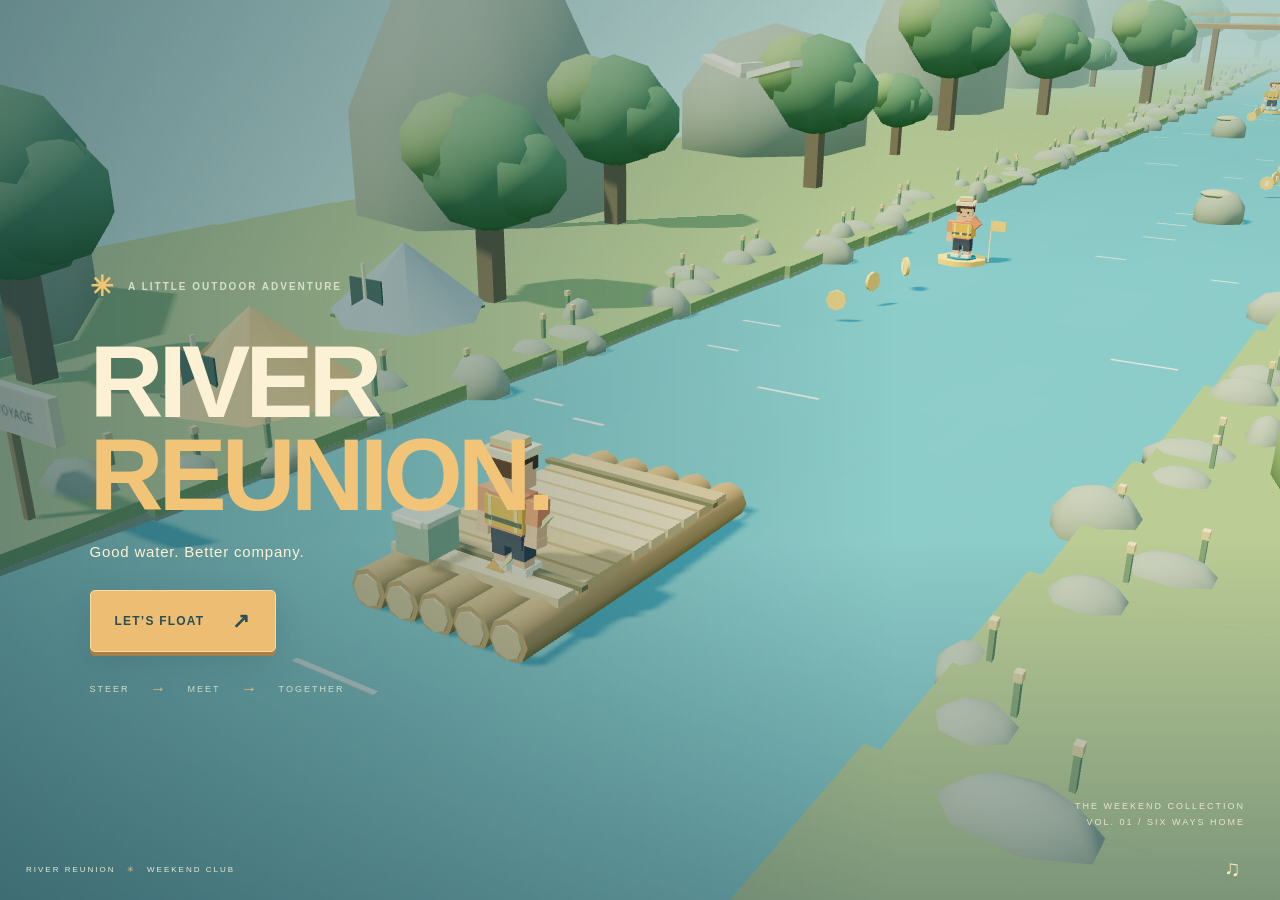
==== index.html @ b934bf0d "Publish RIVER REUNION as an independent lightweight HTML5 game" ====
<!DOCTYPE html><html lang="en"><head><meta charset="utf-8"><meta name="viewport" content="width=device-width,initial-scale=1,maximum-scale=1,viewport-fit=cover"><meta name="theme-color" content="#244e56"><title>RIVER REUNION — Better, Together.</title><link rel="icon" href="data:image/svg+xml,%3Csvg xmlns='http://www.w3.org/2000/svg' viewBox='0 0 48 48'%3E%3Crect width='48' height='48' rx='12' fill='%232c6069'/%3E%3Cpath d='M12 17h24v16H12z' fill='%23eac78a'/%3E%3Cpath d='M8 38q8-6 16 0t16 0M24 7v23' fill='none' stroke='%23fff0cd' stroke-width='3'/%3E%3C/svg%3E"><style>*{box-sizing:border-box}html,body{margin:0;width:100%;height:100%;overflow:hidden;background:#244f58;color:#fcf1d5;font-family:Arial,Helvetica,sans-serif;-webkit-user-select:none;user-select:none;-webkit-tap-highlight-color:transparent}button{font:inherit;cursor:pointer;color:inherit;border:0;touch-action:manipulation}button:focus-visible,[tabindex]:focus-visible{outline:3px solid #f0bd67;outline-offset:4px}button:disabled{opacity:.38;cursor:default}[hidden]{display:none!important}#app{position:relative;width:100%;height:100%;overflow:hidden}#world{width:100%;height:100%;display:block;touch-action:none}.vignette{position:absolute;inset:0;pointer-events:none;background:linear-gradient(#1e4f5322,transparent 30%,transparent 60%,#173e4e62)}#header{position:absolute;top:calc(20px + env(safe-area-inset-top));left:26px;right:26px;display:flex;align-items:flex-start;justify-content:space-between;gap:16px;pointer-events:none}.icon{pointer-events:auto;min-width:48px;height:48px;border:1px solid #f8edcc55;border-radius:50%;background:#244e58bd;color:#fdf0d3;font-size:21px;box-shadow:0 3px 14px #15394018}.trip{text-align:center;background:#244f59ed;border:1px solid #d8e1ca55;padding:12px 24px 9px;min-width:230px;border-radius:3px 3px 22px 22px;box-shadow:0 6px 20px #173f4218}.trip small{font-weight:700;font-size:10px;letter-spacing:2px;color:#c3d8cd}.trip>div:not(.progress){display:flex;align-items:center;justify-content:center;gap:10px;margin:6px 0}.trip b{font-size:28px;letter-spacing:1px}.trip span{font-size:9px;max-width:65px;text-align:left;letter-spacing:1.4px;line-height:1.5;color:#d7ddc9}.progress{height:3px;background:#163f49;border-radius:3px;overflow:hidden}.progress i{display:block;height:100%;background:#f5c574;transition:width .15s linear}#status{position:absolute;top:calc(135px + env(safe-area-inset-top));left:50%;transform:translateX(-50%);display:flex;gap:22px;background:#254c568e;border-radius:30px;padding:8px 15px;font-size:13px;color:#f2d69e;white-space:nowrap}.coin{color:#f5ca76}#hearts{letter-spacing:2px;font-size:12px}#hint{position:absolute;top:calc(193px + env(safe-area-inset-top));left:12px;right:12px;text-align:center;font-size:10px;letter-spacing:1.4px;color:#224c55;font-weight:800;text-shadow:0 1px #e1efe366}#event{position:absolute;top:31%;left:10px;right:10px;text-align:center;pointer-events:none;opacity:0;transition:opacity .2s;text-shadow:0 2px 10px #294c4c70}#event b{font-size:clamp(28px,5vw,48px);letter-spacing:-1px;font-weight:900;display:block}#event small{display:block;margin-top:9px;font-size:10px;letter-spacing:2px}#toast{position:absolute;left:50%;bottom:calc(180px + env(safe-area-inset-bottom));transform:translateX(-50%);max-width:85%;padding:11px 18px;border-radius:6px;background:#244f57ed;border:1px solid #d9d9b358;font-size:10px;letter-spacing:1px;text-align:center;pointer-events:none;opacity:0;transition:opacity .2s}#welcome{position:absolute;inset:0;background:linear-gradient(90deg,#1c444e80,transparent 70%);display:flex;align-items:center;padding:7vw}.welcome-inner{max-width:600px;transform:translateY(30px)}.eyebrow{font-size:10px;font-weight:bold;letter-spacing:2px;color:#d6dfc9;line-height:1.8}.sun-mark{color:#f3c46c;font-size:28px;display:inline-block;vertical-align:middle;margin-right:9px}h1{font-size:clamp(54px,8vw,110px);font-weight:900;letter-spacing:-5px;line-height:.91;margin:22px 0 20px}h1 em{font-style:normal;color:#f2c478}#welcome p{font-size:15px;letter-spacing:.8px;margin:22px 0 30px}.primary{display:flex;align-items:center;justify-content:space-between;gap:28px;background:#edbd74;color:#294f55;border:1px solid #f7dc9d;padding:18px 24px;min-height:54px;border-radius:5px;font-size:12px;font-weight:900;letter-spacing:1.2px;box-shadow:0 4px 0 #a87f48,0 12px 30px #193d4a26}.primary:hover{background:#f6d18b}.primary:active{transform:translateY(2px);box-shadow:0 2px 0 #a87f48}.primary span{font-size:21px}.welcome-tip{margin-top:28px;display:flex;gap:20px;align-items:center;color:#d0dcca;font-size:9px;letter-spacing:2px}.welcome-tip i{color:#e5bc7e;font-size:16px}.edition{position:absolute;right:35px;bottom:70px;font-size:9px;line-height:1.8;letter-spacing:2px;text-align:right;color:#e6e5c8}#controls{position:absolute;bottom:calc(50px + env(safe-area-inset-bottom));left:50%;transform:translateX(-50%);display:flex;align-items:end;gap:16px;max-width:calc(100% - 28px);touch-action:none}#steer{width:300px;max-width:60vw;height:75px;display:flex;align-items:center;gap:12px;position:relative;padding:0 16px 16px;background:#244e57db;border:1px solid #d8e0c26b;border-radius:48px;touch-action:none;box-shadow:0 5px 20px #1b46452e}.track{position:relative;height:3px;background:#c1d3c47d;flex:1}.track:after{content:'';position:absolute;top:-5px;left:50%;width:2px;height:13px;background:#b7cdb9}#knob{position:absolute;z-index:1;top:-20px;left:calc(50% - 22px);width:44px;height:44px;background:#edc07c;border:4px solid #385f61;border-radius:50%;box-shadow:0 2px 4px #16394230;pointer-events:none}#knob svg{width:100%;height:100%;stroke:#39565c;fill:none;stroke-width:3}.steer-arrow{font-size:26px;color:#e8d6ad}#steer small{position:absolute;bottom:11px;left:0;right:0;text-align:center;font-size:8px;letter-spacing:2px;color:#cedbcb}.tool button{width:76px;height:90px;background:#244e57df;border:1px solid #e2dfba77;border-radius:16px;color:#f7dca6;display:flex;flex-direction:column;align-items:center;justify-content:center;gap:4px;touch-action:none}.tool svg{width:31px;height:31px;fill:none;stroke:currentColor;stroke-width:2.8;stroke-linecap:round;stroke-linejoin:round}.tool b{font-size:10px;letter-spacing:1px}.tool small{font-size:8px;color:#c5d6ca;letter-spacing:1px}.tool button.held{background:#b58f54;color:#fff0ce}#footer{position:absolute;left:26px;right:26px;bottom:calc(13px + env(safe-area-inset-bottom));display:flex;justify-content:space-between;align-items:center;font-size:8px;letter-spacing:2px;pointer-events:none;color:#e4ebd2}#footer i{font-style:normal;color:#edc179;margin:0 7px}#sound{pointer-events:auto;min-width:44px;min-height:36px;background:transparent;color:#f9e7bb;font-size:22px}dialog{max-height:88dvh;width:min(520px,calc(100% - 28px));padding:0;border:1px solid #b3c1a5;background:#284f56;color:#f5ead0;border-radius:12px;box-shadow:0 24px 80px #142e48a6;overflow:auto}dialog::backdrop{background:#173c4a76;backdrop-filter:blur(5px)}#modalBody{padding:30px}h2{font-size:34px;line-height:1.03;letter-spacing:-1.3px;margin:15px 0 18px}dialog p{font-size:12px;line-height:1.65;color:#c9d5c6}dialog .primary{width:100%}.actions{display:flex;flex-wrap:wrap;gap:10px;margin-top:24px}.actions>button:not(.primary){flex:1;min-height:46px;border-radius:5px;background:#365f62;border:1px solid #a3b9a178;font-size:10px;letter-spacing:1px;padding:10px}.medals{color:#f0c477;font-size:30px;letter-spacing:10px;margin:20px 0;text-align:center}.receipt{display:flex;gap:8px;border-block:1px solid #acc3a354;padding:18px 0;margin-top:20px}.receipt>div{text-align:center;flex:1}.receipt b{font-size:27px;display:block;color:#f2cb84}.receipt small{display:block;font-size:8px;margin-top:6px;letter-spacing:1.4px;color:#c0d2c3}.courses{display:grid;grid-template-columns:1fr 1fr;gap:10px}.courses button{padding:14px;text-align:left;background:#365f61;border:1px solid #9eaf9570;border-radius:5px;min-height:86px}.courses small{display:block;font-size:8px;letter-spacing:1px;color:#bfd2c0}.courses b{font-size:12px;display:block;margin:8px 0}.courses i{font-style:normal;color:#f0c17a;letter-spacing:3px;font-size:13px}.tokens{float:right;color:#f1c27b}.equipment{display:grid;gap:9px}.equipment button{display:flex;gap:13px;align-items:center;text-align:left;min-height:76px;background:#365f61;padding:12px;border:1px solid #9cba9e75;border-radius:5px}.equipment svg{width:33px;flex:none;fill:none;stroke:#f1cc8a;stroke-width:2.3}.equipment b{font-size:11px;letter-spacing:.4px}.equipment small{display:block;font-size:10px;line-height:1.4;color:#bbd0c0;margin-top:6px}.price{margin-left:auto;white-space:nowrap;color:#f0c582;font-size:12px}.album{display:grid;grid-template-columns:repeat(6,1fr);gap:7px;margin-top:20px}.album>div{background:#365f61;border:1px solid #a7bc9c66;border-radius:5px;text-align:center;padding:8px 0}.album small{font-size:7px;letter-spacing:.5px;display:block;margin-top:4px}.face{width:26px;height:28px;border-top:7px solid #8c6647;background:#e4b18b;margin:auto;position:relative}.face:before{content:'• •';position:absolute;font-size:14px;color:#33434b;top:0;left:5px;letter-spacing:3px}.locked{opacity:.32}.note{font-size:10px!important;border-top:1px solid #aec5a34a;padding-top:15px}#fallback{position:absolute;inset:0;z-index:20;background:#244e56;display:flex;align-items:center;justify-content:center;flex-direction:column;text-align:center;padding:25px}#fallback p{line-height:1.6;max-width:330px;font-size:13px}#fallback button{background:#e8ba70;padding:16px 28px;color:#284e55;border-radius:5px;margin-top:20px}
@media(max-width:600px){#header{top:calc(14px + env(safe-area-inset-top));left:14px;right:14px;gap:8px}.trip{min-width:206px;padding:10px 16px 8px}.trip b{font-size:24px}.icon{min-width:44px;height:44px}#status{top:calc(119px + env(safe-area-inset-top))}#hint{top:calc(166px + env(safe-area-inset-top));font-size:8px;letter-spacing:1px}#welcome{padding:27px;align-items:flex-end;padding-bottom:130px;background:linear-gradient(0deg,#1b424dbb,transparent 85%)}.welcome-inner{transform:none}h1{font-size:57px;letter-spacing:-3px}.eyebrow{font-size:8px;letter-spacing:1.5px}#welcome p{font-size:13px}.edition{right:23px;bottom:65px;font-size:7px}.welcome-tip{font-size:8px;gap:15px}.sun-mark{font-size:22px}#controls{gap:9px;bottom:calc(53px + env(safe-area-inset-bottom))}#steer{width:280px;max-width:calc(100vw - 28px);height:70px;padding-inline:12px}#controls:has(.tool:not([hidden])) #steer{width:210px;max-width:calc(100vw - 195px);min-width:155px}.tool button{width:65px;height:78px}.tool svg{height:27px}#footer{left:16px;right:16px;font-size:6px;letter-spacing:1.1px}#modalBody{padding:24px}h2{font-size:30px}.album{gap:5px}.album small{font-size:6px}#toast{bottom:calc(155px + env(safe-area-inset-bottom))}}
@media(max-height:540px) and (min-width:600px){#header{top:12px}.trip{padding:6px 18px;min-width:220px}.trip>div:not(.progress){margin:2px}.trip b{font-size:20px}.trip small{font-size:8px}#status{top:101px}#hint{top:143px}#controls{left:auto;right:20px;transform:none;bottom:40px;gap:10px}#steer{width:240px}.tool button{height:73px;width:64px}#welcome{padding:35px}.welcome-inner{transform:none}h1{font-size:60px;letter-spacing:-3px;margin:14px 0}.welcome-tip{margin-top:20px}#welcome p{margin:15px 0}.edition{bottom:50px}#toast{bottom:145px}#footer{bottom:8px}}
@media(prefers-reduced-motion:reduce){*{transition:none!important;scroll-behavior:auto!important}}
</style></head><body>
<main id="app"><canvas id="world" role="img" aria-label="3D river valley and a wooden raft"></canvas><div class="vignette"></div>
<header id="header" hidden><button class="icon" id="book" aria-label="Open journey journal">☰</button><div class="trip"><small id="area">ALDER VALLEY</small><div><b id="crew">0 / 3</b><span>FRIENDS ABOARD</span></div><div class="progress"><i id="progress"></i></div></div><button class="icon" id="pause" aria-label="Pause journey">Ⅱ</button></header>
<div id="status" hidden><span id="hearts">♥ ♥ ♥ ♥ ♥</span><span class="coin">◈ <b id="coins">0</b></span></div><div id="hint" hidden>SLIDE TO STEER · MEET THE WAVING FRIENDS</div><div id="event"><b></b><small></small></div><div id="toast" role="status"></div>
<section id="welcome"><div class="welcome-inner"><div class="eyebrow"><span class="sun-mark">✳</span> A LITTLE OUTDOOR ADVENTURE</div><h1>RIVER<br><em>REUNION.</em></h1><p>Good water. Better company.</p><button id="start" class="primary">LET’S FLOAT <span>↗</span></button><div class="welcome-tip"><span>STEER</span><i>→</i><span>MEET</span><i>→</i><span>TOGETHER</span></div></div><div class="edition">THE WEEKEND COLLECTION<br>VOL. 01 / SIX WAYS HOME</div></section>
<section id="controls" hidden><div class="tool" id="slowWrap" hidden><button id="slow" aria-label="Hold to slow the raft"><svg viewBox="0 0 48 48"><path d="M18 10v18m12-18v18M8 36q8-6 16 0t16 0"/></svg><b>SLOW</b><small id="slowLabel">HOLD</small></button></div><div id="steer" role="slider" aria-label="Steer raft left or right" aria-valuemin="-4" aria-valuemax="4" aria-valuenow="0" tabindex="0"><span class="steer-arrow">‹</span><div class="track"><i id="knob"><svg viewBox="0 0 32 32"><path d="m8 24 16-16m-5-1 6 6M7 23l2 2"/></svg></i></div><span class="steer-arrow">›</span><small>SLIDE TO STEER</small></div><div class="tool" id="hopWrap" hidden><button id="hop" aria-label="Hop over an obstacle"><svg viewBox="0 0 48 48"><path d="M10 30q14-32 28 0M30 27l9 4 2-10M8 39q8-6 16 0t16 0"/></svg><b>HOP</b><small id="hopLabel">TAP</small></button></div></section>
<footer id="footer"><span>RIVER REUNION <i>✳</i> WEEKEND CLUB</span><button id="sound" aria-label="Toggle sound">♫</button></footer>
<dialog id="modal"><div id="modalBody"></div></dialog><div id="fallback" hidden><h2>THE RIVER IS WAITING.</h2><p>This game needs WebGL. Try a browser with hardware acceleration enabled.</p><button onclick="location.reload()">TRY AGAIN</button></div>
</main><script>/**
 * @license
 * Copyright 2010-2022 Three.js Authors
 * SPDX-License-Identifier: MIT
 */
!function(t,e){"object"==typeof exports&&"undefined"!=typeof module?e(exports):"function"==typeof define&&define.amd?define(["exports"],e):e((t="undefined"!=typeof globalThis?globalThis:t||self).THREE={})}(this,(function(t){"use strict";const e="147",i=100,n=300,r=301,s=302,a=303,o=304,l=306,c=1e3,h=1001,u=1002,d=1003,p=1004,m=1005,f=1006,g=1007,v=1008,x=1009,_=1012,y=1014,M=1015,b=1016,S=1020,w=1023,T=1026,A=1027,E=33776,C=33777,L=33778,R=33779,P=35840,I=35841,D=35842,N=35843,O=37492,z=37496,U=37808,B=37809,F=37810,k=37811,G=37812,V=37813,H=37814,W=37815,j=37816,q=37817,X=37818,Y=37819,Z=37820,J=37821,K=36492,$=2300,Q=2301,tt=2302,et=2400,it=2401,nt=2402,rt=2500,st=2501,at=3e3,ot=3001,lt="srgb",ct="srgb-linear",ht=7680,ut=35044,dt="300 es",pt=1035;class mt{addEventListener(t,e){void 0===this._listeners&&(this._listeners={});const i=this._listeners;void 0===i[t]&&(i[t]=[]),-1===i[t].indexOf(e)&&i[t].push(e)}hasEventListener(t,e){if(void 0===this._listeners)return!1;const i=this._listeners;return void 0!==i[t]&&-1!==i[t].indexOf(e)}removeEventListener(t,e){if(void 0===this._listeners)return;const i=this._listeners[t];if(void 0!==i){const t=i.indexOf(e);-1!==t&&i.splice(t,1)}}dispatchEvent(t){if(void 0===this._listeners)return;const e=this._listeners[t.type];if(void 0!==e){t.target=this;const i=e.slice(0);for(let e=0,n=i.length;e<n;e++)i[e].call(this,t);t.target=null}}}const ft=["00","01","02","03","04","05","06","07","08","09","0a","0b","0c","0d","0e","0f","10","11","12","13","14","15","16","17","18","19","1a","1b","1c","1d","1e","1f","20","21","22","23","24","25","26","27","28","29","2a","2b","2c","2d","2e","2f","30","31","32","33","34","35","36","37","38","39","3a","3b","3c","3d","3e","3f","40","41","42","43","44","45","46","47","48","49","4a","4b","4c","4d","4e","4f","50","51","52","53","54","55","56","57","58","59","5a","5b","5c","5d","5e","5f","60","61","62","63","64","65","66","67","68","69","6a","6b","6c","6d","6e","6f","70","71","72","73","74","75","76","77","78","79","7a","7b","7c","7d","7e","7f","80","81","82","83","84","85","86","87","88","89","8a","8b","8c","8d","8e","8f","90","91","92","93","94","95","96","97","98","99","9a","9b","9c","9d","9e","9f","a0","a1","a2","a3","a4","a5","a6","a7","a8","a9","aa","ab","ac","ad","ae","af","b0","b1","b2","b3","b4","b5","b6","b7","b8","b9","ba","bb","bc","bd","be","bf","c0","c1","c2","c3","c4","c5","c6","c7","c8","c9","ca","cb","cc","cd","ce","cf","d0","d1","d2","d3","d4","d5","d6","d7","d8","d9","da","db","dc","dd","de","df","e0","e1","e2","e3","e4","e5","e6","e7","e8","e9","ea","eb","ec","ed","ee","ef","f0","f1","f2","f3","f4","f5","f6","f7","f8","f9","fa","fb","fc","fd","fe","ff"];let gt=1234567;const vt=Math.PI/180,xt=180/Math.PI;function _t(){const t=4294967295*Math.random()|0,e=4294967295*Math.random()|0,i=4294967295*Math.random()|0,n=4294967295*Math.random()|0;return(ft[255&t]+ft[t>>8&255]+ft[t>>16&255]+ft[t>>24&255]+"-"+ft[255&e]+ft[e>>8&255]+"-"+ft[e>>16&15|64]+ft[e>>24&255]+"-"+ft[63&i|128]+ft[i>>8&255]+"-"+ft[i>>16&255]+ft[i>>24&255]+ft[255&n]+ft[n>>8&255]+ft[n>>16&255]+ft[n>>24&255]).toLowerCase()}function yt(t,e,i){return Math.max(e,Math.min(i,t))}function Mt(t,e){return(t%e+e)%e}function bt(t,e,i){return(1-i)*t+i*e}function St(t){return 0==(t&t-1)&&0!==t}function wt(t){return Math.pow(2,Math.ceil(Math.log(t)/Math.LN2))}function Tt(t){return Math.pow(2,Math.floor(Math.log(t)/Math.LN2))}function At(t,e){switch(e.constructor){case Float32Array:return t;case Uint16Array:return t/65535;case Uint8Array:return t/255;case Int16Array:return Math.max(t/32767,-1);case Int8Array:return Math.max(t/127,-1);default:throw new Error("Invalid component type.")}}function Et(t,e){switch(e.constructor){case Float32Array:return t;case Uint16Array:return Math.round(65535*t);case Uint8Array:return Math.round(255*t);case Int16Array:return Math.round(32767*t);case Int8Array:return Math.round(127*t);default:throw new Error("Invalid component type.")}}var Ct=Object.freeze({__proto__:null,DEG2RAD:vt,RAD2DEG:xt,generateUUID:_t,clamp:yt,euclideanModulo:Mt,mapLinear:function(t,e,i,n,r){return n+(t-e)*(r-n)/(i-e)},inverseLerp:function(t,e,i){return t!==e?(i-t)/(e-t):0},lerp:bt,damp:function(t,e,i,n){return bt(t,e,1-Math.exp(-i*n))},pingpong:function(t,e=1){return e-Math.abs(Mt(t,2*e)-e)},smoothstep:function(t,e,i){return t<=e?0:t>=i?1:(t=(t-e)/(i-e))*t*(3-2*t)},smootherstep:function(t,e,i){return t<=e?0:t>=i?1:(t=(t-e)/(i-e))*t*t*(t*(6*t-15)+10)},randInt:function(t,e){return t+Math.floor(Math.random()*(e-t+1))},randFloat:function(t,e){return t+Math.random()*(e-t)},randFloatSpread:function(t){return t*(.5-Math.random())},seededRandom:function(t){void 0!==t&&(gt=t);let e=gt+=1831565813;return e=Math.imul(e^e>>>15,1|e),e^=e+Math.imul(e^e>>>7,61|e),((e^e>>>14)>>>0)/4294967296},degToRad:function(t){return t*vt},radToDeg:function(t){return t*xt},isPowerOfTwo:St,ceilPowerOfTwo:wt,floorPowerOfTwo:Tt,setQuaternionFromProperEuler:function(t,e,i,n,r){const s=Math.cos,a=Math.sin,o=s(i/2),l=a(i/2),c=s((e+n)/2),h=a((e+n)/2),u=s((e-n)/2),d=a((e-n)/2),p=s((n-e)/2),m=a((n-e)/2);switch(r){case"XYX":t.set(o*h,l*u,l*d,o*c);break;case"YZY":t.set(l*d,o*h,l*u,o*c);break;case"ZXZ":t.set(l*u,l*d,o*h,o*c);break;case"XZX":t.set(o*h,l*m,l*p,o*c);break;case"YXY":t.set(l*p,o*h,l*m,o*c);break;case"ZYZ":t.set(l*m,l*p,o*h,o*c);break;default:console.warn("THREE.MathUtils: .setQuaternionFromProperEuler() encountered an unknown order: "+r)}},normalize:Et,denormalize:At});class Lt{constructor(t=0,e=0){Lt.prototype.isVector2=!0,this.x=t,this.y=e}get width(){return this.x}set width(t){this.x=t}get height(){return this.y}set height(t){this.y=t}set(t,e){return this.x=t,this.y=e,this}setScalar(t){return this.x=t,this.y=t,this}setX(t){return this.x=t,this}setY(t){return this.y=t,this}setComponent(t,e){switch(t){case 0:this.x=e;break;case 1:this.y=e;break;default:throw new Error("index is out of range: "+t)}return this}getComponent(t){switch(t){case 0:return this.x;case 1:return this.y;default:throw new Error("index is out of range: "+t)}}clone(){return new this.constructor(this.x,this.y)}copy(t){return this.x=t.x,this.y=t.y,this}add(t){return this.x+=t.x,this.y+=t.y,this}addScalar(t){return this.x+=t,this.y+=t,this}addVectors(t,e){return this.x=t.x+e.x,this.y=t.y+e.y,this}addScaledVector(t,e){return this.x+=t.x*e,this.y+=t.y*e,this}sub(t){return this.x-=t.x,this.y-=t.y,this}subScalar(t){return this.x-=t,this.y-=t,this}subVectors(t,e){return this.x=t.x-e.x,this.y=t.y-e.y,this}multiply(t){return this.x*=t.x,this.y*=t.y,this}multiplyScalar(t){return this.x*=t,this.y*=t,this}divide(t){return this.x/=t.x,this.y/=t.y,this}divideScalar(t){return this.multiplyScalar(1/t)}applyMatrix3(t){const e=this.x,i=this.y,n=t.elements;return this.x=n[0]*e+n[3]*i+n[6],this.y=n[1]*e+n[4]*i+n[7],this}min(t){return this.x=Math.min(this.x,t.x),this.y=Math.min(this.y,t.y),this}max(t){return this.x=Math.max(this.x,t.x),this.y=Math.max(this.y,t.y),this}clamp(t,e){return this.x=Math.max(t.x,Math.min(e.x,this.x)),this.y=Math.max(t.y,Math.min(e.y,this.y)),this}clampScalar(t,e){return this.x=Math.max(t,Math.min(e,this.x)),this.y=Math.max(t,Math.min(e,this.y)),this}clampLength(t,e){const i=this.length();return this.divideScalar(i||1).multiplyScalar(Math.max(t,Math.min(e,i)))}floor(){return this.x=Math.floor(this.x),this.y=Math.floor(this.y),this}ceil(){return this.x=Math.ceil(this.x),this.y=Math.ceil(this.y),this}round(){return this.x=Math.round(this.x),this.y=Math.round(this.y),this}roundToZero(){return this.x=this.x<0?Math.ceil(this.x):Math.floor(this.x),this.y=this.y<0?Math.ceil(this.y):Math.floor(this.y),this}negate(){return this.x=-this.x,this.y=-this.y,this}dot(t){return this.x*t.x+this.y*t.y}cross(t){return this.x*t.y-this.y*t.x}lengthSq(){return this.x*this.x+this.y*this.y}length(){return Math.sqrt(this.x*this.x+this.y*this.y)}manhattanLength(){return Math.abs(this.x)+Math.abs(this.y)}normalize(){return this.divideScalar(this.length()||1)}angle(){return Math.atan2(-this.y,-this.x)+Math.PI}distanceTo(t){return Math.sqrt(this.distanceToSquared(t))}distanceToSquared(t){const e=this.x-t.x,i=this.y-t.y;return e*e+i*i}manhattanDistanceTo(t){return Math.abs(this.x-t.x)+Math.abs(this.y-t.y)}setLength(t){return this.normalize().multiplyScalar(t)}lerp(t,e){return this.x+=(t.x-this.x)*e,this.y+=(t.y-this.y)*e,this}lerpVectors(t,e,i){return this.x=t.x+(e.x-t.x)*i,this.y=t.y+(e.y-t.y)*i,this}equals(t){return t.x===this.x&&t.y===this.y}fromArray(t,e=0){return this.x=t[e],this.y=t[e+1],this}toArray(t=[],e=0){return t[e]=this.x,t[e+1]=this.y,t}fromBufferAttribute(t,e){return this.x=t.getX(e),this.y=t.getY(e),this}rotateAround(t,e){const i=Math.cos(e),n=Math.sin(e),r=this.x-t.x,s=this.y-t.y;return this.x=r*i-s*n+t.x,this.y=r*n+s*i+t.y,this}random(){return this.x=Math.random(),this.y=Math.random(),this}*[Symbol.iterator](){yield this.x,yield this.y}}class Rt{constructor(){Rt.prototype.isMatrix3=!0,this.elements=[1,0,0,0,1,0,0,0,1]}set(t,e,i,n,r,s,a,o,l){const c=this.elements;return c[0]=t,c[1]=n,c[2]=a,c[3]=e,c[4]=r,c[5]=o,c[6]=i,c[7]=s,c[8]=l,this}identity(){return this.set(1,0,0,0,1,0,0,0,1),this}copy(t){const e=this.elements,i=t.elements;return e[0]=i[0],e[1]=i[1],e[2]=i[2],e[3]=i[3],e[4]=i[4],e[5]=i[5],e[6]=i[6],e[7]=i[7],e[8]=i[8],this}extractBasis(t,e,i){return t.setFromMatrix3Column(this,0),e.setFromMatrix3Column(this,1),i.setFromMatrix3Column(this,2),this}setFromMatrix4(t){const e=t.elements;return this.set(e[0],e[4],e[8],e[1],e[5],e[9],e[2],e[6],e[10]),this}multiply(t){return this.multiplyMatrices(this,t)}premultiply(t){return this.multiplyMatrices(t,this)}multiplyMatrices(t,e){const i=t.elements,n=e.elements,r=this.elements,s=i[0],a=i[3],o=i[6],l=i[1],c=i[4],h=i[7],u=i[2],d=i[5],p=i[8],m=n[0],f=n[3],g=n[6],v=n[1],x=n[4],_=n[7],y=n[2],M=n[5],b=n[8];return r[0]=s*m+a*v+o*y,r[3]=s*f+a*x+o*M,r[6]=s*g+a*_+o*b,r[1]=l*m+c*v+h*y,r[4]=l*f+c*x+h*M,r[7]=l*g+c*_+h*b,r[2]=u*m+d*v+p*y,r[5]=u*f+d*x+p*M,r[8]=u*g+d*_+p*b,this}multiplyScalar(t){const e=this.elements;return e[0]*=t,e[3]*=t,e[6]*=t,e[1]*=t,e[4]*=t,e[7]*=t,e[2]*=t,e[5]*=t,e[8]*=t,this}determinant(){const t=this.elements,e=t[0],i=t[1],n=t[2],r=t[3],s=t[4],a=t[5],o=t[6],l=t[7],c=t[8];return e*s*c-e*a*l-i*r*c+i*a*o+n*r*l-n*s*o}invert(){const t=this.elements,e=t[0],i=t[1],n=t[2],r=t[3],s=t[4],a=t[5],o=t[6],l=t[7],c=t[8],h=c*s-a*l,u=a*o-c*r,d=l*r-s*o,p=e*h+i*u+n*d;if(0===p)return this.set(0,0,0,0,0,0,0,0,0);const m=1/p;return t[0]=h*m,t[1]=(n*l-c*i)*m,t[2]=(a*i-n*s)*m,t[3]=u*m,t[4]=(c*e-n*o)*m,t[5]=(n*r-a*e)*m,t[6]=d*m,t[7]=(i*o-l*e)*m,t[8]=(s*e-i*r)*m,this}transpose(){let t;const e=this.elements;return t=e[1],e[1]=e[3],e[3]=t,t=e[2],e[2]=e[6],e[6]=t,t=e[5],e[5]=e[7],e[7]=t,this}getNormalMatrix(t){return this.setFromMatrix4(t).invert().transpose()}transposeIntoArray(t){const e=this.elements;return t[0]=e[0],t[1]=e[3],t[2]=e[6],t[3]=e[1],t[4]=e[4],t[5]=e[7],t[6]=e[2],t[7]=e[5],t[8]=e[8],this}setUvTransform(t,e,i,n,r,s,a){const o=Math.cos(r),l=Math.sin(r);return this.set(i*o,i*l,-i*(o*s+l*a)+s+t,-n*l,n*o,-n*(-l*s+o*a)+a+e,0,0,1),this}scale(t,e){return this.premultiply(Pt.makeScale(t,e)),this}rotate(t){return this.premultiply(Pt.makeRotation(-t)),this}translate(t,e){return this.premultiply(Pt.makeTranslation(t,e)),this}makeTranslation(t,e){return this.set(1,0,t,0,1,e,0,0,1),this}makeRotation(t){const e=Math.cos(t),i=Math.sin(t);return this.set(e,-i,0,i,e,0,0,0,1),this}makeScale(t,e){return this.set(t,0,0,0,e,0,0,0,1),this}equals(t){const e=this.elements,i=t.elements;for(let t=0;t<9;t++)if(e[t]!==i[t])return!1;return!0}fromArray(t,e=0){for(let i=0;i<9;i++)this.elements[i]=t[i+e];return this}toArray(t=[],e=0){const i=this.elements;return t[e]=i[0],t[e+1]=i[1],t[e+2]=i[2],t[e+3]=i[3],t[e+4]=i[4],t[e+5]=i[5],t[e+6]=i[6],t[e+7]=i[7],t[e+8]=i[8],t}clone(){return(new this.constructor).fromArray(this.elements)}}const Pt=new Rt;function It(t){for(let e=t.length-1;e>=0;--e)if(t[e]>=65535)return!0;return!1}const Dt={Int8Array:Int8Array,Uint8Array:Uint8Array,Uint8ClampedArray:Uint8ClampedArray,Int16Array:Int16Array,Uint16Array:Uint16Array,Int32Array:Int32Array,Uint32Array:Uint32Array,Float32Array:Float32Array,Float64Array:Float64Array};function Nt(t,e){return new Dt[t](e)}function Ot(t){return document.createElementNS("http://www.w3.org/1999/xhtml",t)}function zt(t){return t<.04045?.0773993808*t:Math.pow(.9478672986*t+.0521327014,2.4)}function Ut(t){return t<.0031308?12.92*t:1.055*Math.pow(t,.41666)-.055}const Bt={[lt]:{[ct]:zt},[ct]:{[lt]:Ut}},Ft={legacyMode:!0,get workingColorSpace(){return ct},set workingColorSpace(t){console.warn("THREE.ColorManagement: .workingColorSpace is readonly.")},convert:function(t,e,i){if(this.legacyMode||e===i||!e||!i)return t;if(Bt[e]&&void 0!==Bt[e][i]){const n=Bt[e][i];return t.r=n(t.r),t.g=n(t.g),t.b=n(t.b),t}throw new Error("Unsupported color space conversion.")},fromWorkingColorSpace:function(t,e){return this.convert(t,this.workingColorSpace,e)},toWorkingColorSpace:function(t,e){return this.convert(t,e,this.workingColorSpace)}},kt={aliceblue:15792383,antiquewhite:16444375,aqua:65535,aquamarine:8388564,azure:15794175,beige:16119260,bisque:16770244,black:0,blanchedalmond:16772045,blue:255,blueviolet:9055202,brown:10824234,burlywood:14596231,cadetblue:6266528,chartreuse:8388352,chocolate:13789470,coral:16744272,cornflowerblue:6591981,cornsilk:16775388,crimson:14423100,cyan:65535,darkblue:139,darkcyan:35723,darkgoldenrod:12092939,darkgray:11119017,darkgreen:25600,darkgrey:11119017,darkkhaki:12433259,darkmagenta:9109643,darkolivegreen:5597999,darkorange:16747520,darkorchid:10040012,darkred:9109504,darksalmon:15308410,darkseagreen:9419919,darkslateblue:4734347,darkslategray:3100495,darkslategrey:3100495,darkturquoise:52945,darkviolet:9699539,deeppink:16716947,deepskyblue:49151,dimgray:6908265,dimgrey:6908265,dodgerblue:2003199,firebrick:11674146,floralwhite:16775920,forestgreen:2263842,fuchsia:16711935,gainsboro:14474460,ghostwhite:16316671,gold:16766720,goldenrod:14329120,gray:8421504,green:32768,greenyellow:11403055,grey:8421504,honeydew:15794160,hotpink:16738740,indianred:13458524,indigo:4915330,ivory:16777200,khaki:15787660,lavender:15132410,lavenderblush:16773365,lawngreen:8190976,lemonchiffon:16775885,lightblue:11393254,lightcoral:15761536,lightcyan:14745599,lightgoldenrodyellow:16448210,lightgray:13882323,lightgreen:9498256,lightgrey:13882323,lightpink:16758465,lightsalmon:16752762,lightseagreen:2142890,lightskyblue:8900346,lightslategray:7833753,lightslategrey:7833753,lightsteelblue:11584734,lightyellow:16777184,lime:65280,limegreen:3329330,linen:16445670,magenta:16711935,maroon:8388608,mediumaquamarine:6737322,mediumblue:205,mediumorchid:12211667,mediumpurple:9662683,mediumseagreen:3978097,mediumslateblue:8087790,mediumspringgreen:64154,mediumturquoise:4772300,mediumvioletred:13047173,midnightblue:1644912,mintcream:16121850,mistyrose:16770273,moccasin:16770229,navajowhite:16768685,navy:128,oldlace:16643558,olive:8421376,olivedrab:7048739,orange:16753920,orangered:16729344,orchid:14315734,palegoldenrod:15657130,palegreen:10025880,paleturquoise:11529966,palevioletred:14381203,papayawhip:16773077,peachpuff:16767673,peru:13468991,pink:16761035,plum:14524637,powderblue:11591910,purple:8388736,rebeccapurple:6697881,red:16711680,rosybrown:12357519,royalblue:4286945,saddlebrown:9127187,salmon:16416882,sandybrown:16032864,seagreen:3050327,seashell:16774638,sienna:10506797,silver:12632256,skyblue:8900331,slateblue:6970061,slategray:7372944,slategrey:7372944,snow:16775930,springgreen:65407,steelblue:4620980,tan:13808780,teal:32896,thistle:14204888,tomato:16737095,turquoise:4251856,violet:15631086,wheat:16113331,white:16777215,whitesmoke:16119285,yellow:16776960,yellowgreen:10145074},Gt={r:0,g:0,b:0},Vt={h:0,s:0,l:0},Ht={h:0,s:0,l:0};function Wt(t,e,i){return i<0&&(i+=1),i>1&&(i-=1),i<1/6?t+6*(e-t)*i:i<.5?e:i<2/3?t+6*(e-t)*(2/3-i):t}function jt(t,e){return e.r=t.r,e.g=t.g,e.b=t.b,e}class qt{constructor(t,e,i){return this.isColor=!0,this.r=1,this.g=1,this.b=1,void 0===e&&void 0===i?this.set(t):this.setRGB(t,e,i)}set(t){return t&&t.isColor?this.copy(t):"number"==typeof t?this.setHex(t):"string"==typeof t&&this.setStyle(t),this}setScalar(t){return this.r=t,this.g=t,this.b=t,this}setHex(t,e="srgb"){return t=Math.floor(t),this.r=(t>>16&255)/255,this.g=(t>>8&255)/255,this.b=(255&t)/255,Ft.toWorkingColorSpace(this,e),this}setRGB(t,e,i,n=Ft.workingColorSpace){return this.r=t,this.g=e,this.b=i,Ft.toWorkingColorSpace(this,n),this}setHSL(t,e,i,n=Ft.workingColorSpace){if(t=Mt(t,1),e=yt(e,0,1),i=yt(i,0,1),0===e)this.r=this.g=this.b=i;else{const n=i<=.5?i*(1+e):i+e-i*e,r=2*i-n;this.r=Wt(r,n,t+1/3),this.g=Wt(r,n,t),this.b=Wt(r,n,t-1/3)}return Ft.toWorkingColorSpace(this,n),this}setStyle(t,e="srgb"){function i(e){void 0!==e&&parseFloat(e)<1&&console.warn("THREE.Color: Alpha component of "+t+" will be ignored.")}let n;if(n=/^((?:rgb|hsl)a?)\(([^\)]*)\)/.exec(t)){let t;const r=n[1],s=n[2];switch(r){case"rgb":case"rgba":if(t=/^\s*(\d+)\s*,\s*(\d+)\s*,\s*(\d+)\s*(?:,\s*(\d*\.?\d+)\s*)?$/.exec(s))return this.r=Math.min(255,parseInt(t[1],10))/255,this.g=Math.min(255,parseInt(t[2],10))/255,this.b=Math.min(255,parseInt(t[3],10))/255,Ft.toWorkingColorSpace(this,e),i(t[4]),this;if(t=/^\s*(\d+)\%\s*,\s*(\d+)\%\s*,\s*(\d+)\%\s*(?:,\s*(\d*\.?\d+)\s*)?$/.exec(s))return this.r=Math.min(100,parseInt(t[1],10))/100,this.g=Math.min(100,parseInt(t[2],10))/100,this.b=Math.min(100,parseInt(t[3],10))/100,Ft.toWorkingColorSpace(this,e),i(t[4]),this;break;case"hsl":case"hsla":if(t=/^\s*(\d*\.?\d+)\s*,\s*(\d*\.?\d+)\%\s*,\s*(\d*\.?\d+)\%\s*(?:,\s*(\d*\.?\d+)\s*)?$/.exec(s)){const n=parseFloat(t[1])/360,r=parseFloat(t[2])/100,s=parseFloat(t[3])/100;return i(t[4]),this.setHSL(n,r,s,e)}}}else if(n=/^\#([A-Fa-f\d]+)$/.exec(t)){const t=n[1],i=t.length;if(3===i)return this.r=parseInt(t.charAt(0)+t.charAt(0),16)/255,this.g=parseInt(t.charAt(1)+t.charAt(1),16)/255,this.b=parseInt(t.charAt(2)+t.charAt(2),16)/255,Ft.toWorkingColorSpace(this,e),this;if(6===i)return this.r=parseInt(t.charAt(0)+t.charAt(1),16)/255,this.g=parseInt(t.charAt(2)+t.charAt(3),16)/255,this.b=parseInt(t.charAt(4)+t.charAt(5),16)/255,Ft.toWorkingColorSpace(this,e),this}return t&&t.length>0?this.setColorName(t,e):this}setColorName(t,e="srgb"){const i=kt[t.toLowerCase()];return void 0!==i?this.setHex(i,e):console.warn("THREE.Color: Unknown color "+t),this}clone(){return new this.constructor(this.r,this.g,this.b)}copy(t){return this.r=t.r,this.g=t.g,this.b=t.b,this}copySRGBToLinear(t){return this.r=zt(t.r),this.g=zt(t.g),this.b=zt(t.b),this}copyLinearToSRGB(t){return this.r=Ut(t.r),this.g=Ut(t.g),this.b=Ut(t.b),this}convertSRGBToLinear(){return this.copySRGBToLinear(this),this}convertLinearToSRGB(){return this.copyLinearToSRGB(this),this}getHex(t="srgb"){return Ft.fromWorkingColorSpace(jt(this,Gt),t),yt(255*Gt.r,0,255)<<16^yt(255*Gt.g,0,255)<<8^yt(255*Gt.b,0,255)<<0}getHexString(t="srgb"){return("000000"+this.getHex(t).toString(16)).slice(-6)}getHSL(t,e=Ft.workingColorSpace){Ft.fromWorkingColorSpace(jt(this,Gt),e);const i=Gt.r,n=Gt.g,r=Gt.b,s=Math.max(i,n,r),a=Math.min(i,n,r);let o,l;const c=(a+s)/2;if(a===s)o=0,l=0;else{const t=s-a;switch(l=c<=.5?t/(s+a):t/(2-s-a),s){case i:o=(n-r)/t+(n<r?6:0);break;case n:o=(r-i)/t+2;break;case r:o=(i-n)/t+4}o/=6}return t.h=o,t.s=l,t.l=c,t}getRGB(t,e=Ft.workingColorSpace){return Ft.fromWorkingColorSpace(jt(this,Gt),e),t.r=Gt.r,t.g=Gt.g,t.b=Gt.b,t}getStyle(t="srgb"){return Ft.fromWorkingColorSpace(jt(this,Gt),t),t!==lt?`color(${t} ${Gt.r} ${Gt.g} ${Gt.b})`:`rgb(${255*Gt.r|0},${255*Gt.g|0},${255*Gt.b|0})`}offsetHSL(t,e,i){return this.getHSL(Vt),Vt.h+=t,Vt.s+=e,Vt.l+=i,this.setHSL(Vt.h,Vt.s,Vt.l),this}add(t){return this.r+=t.r,this.g+=t.g,this.b+=t.b,this}addColors(t,e){return this.r=t.r+e.r,this.g=t.g+e.g,this.b=t.b+e.b,this}addScalar(t){return this.r+=t,this.g+=t,this.b+=t,this}sub(t){return this.r=Math.max(0,this.r-t.r),this.g=Math.max(0,this.g-t.g),this.b=Math.max(0,this.b-t.b),this}multiply(t){return this.r*=t.r,this.g*=t.g,this.b*=t.b,this}multiplyScalar(t){return this.r*=t,this.g*=t,this.b*=t,this}lerp(t,e){return this.r+=(t.r-this.r)*e,this.g+=(t.g-this.g)*e,this.b+=(t.b-this.b)*e,this}lerpColors(t,e,i){return this.r=t.r+(e.r-t.r)*i,this.g=t.g+(e.g-t.g)*i,this.b=t.b+(e.b-t.b)*i,this}lerpHSL(t,e){this.getHSL(Vt),t.getHSL(Ht);const i=bt(Vt.h,Ht.h,e),n=bt(Vt.s,Ht.s,e),r=bt(Vt.l,Ht.l,e);return this.setHSL(i,n,r),this}equals(t){return t.r===this.r&&t.g===this.g&&t.b===this.b}fromArray(t,e=0){return this.r=t[e],this.g=t[e+1],this.b=t[e+2],this}toArray(t=[],e=0){return t[e]=this.r,t[e+1]=this.g,t[e+2]=this.b,t}fromBufferAttribute(t,e){return this.r=t.getX(e),this.g=t.getY(e),this.b=t.getZ(e),this}toJSON(){return this.getHex()}*[Symbol.iterator](){yield this.r,yield this.g,yield this.b}}let Xt;qt.NAMES=kt;class Yt{static getDataURL(t){if(/^data:/i.test(t.src))return t.src;if("undefined"==typeof HTMLCanvasElement)return t.src;let e;if(t instanceof HTMLCanvasElement)e=t;else{void 0===Xt&&(Xt=Ot("canvas")),Xt.width=t.width,Xt.height=t.height;const i=Xt.getContext("2d");t instanceof ImageData?i.putImageData(t,0,0):i.drawImage(t,0,0,t.width,t.height),e=Xt}return e.width>2048||e.height>2048?(console.warn("THREE.ImageUtils.getDataURL: Image converted to jpg for performance reasons",t),e.toDataURL("image/jpeg",.6)):e.toDataURL("image/png")}static sRGBToLinear(t){if("undefined"!=typeof HTMLImageElement&&t instanceof HTMLImageElement||"undefined"!=typeof HTMLCanvasElement&&t instanceof HTMLCanvasElement||"undefined"!=typeof ImageBitmap&&t instanceof ImageBitmap){const e=Ot("canvas");e.width=t.width,e.height=t.height;const i=e.getContext("2d");i.drawImage(t,0,0,t.width,t.height);const n=i.getImageData(0,0,t.width,t.height),r=n.data;for(let t=0;t<r.length;t++)r[t]=255*zt(r[t]/255);return i.putImageData(n,0,0),e}if(t.data){const e=t.data.slice(0);for(let t=0;t<e.length;t++)e instanceof Uint8Array||e instanceof Uint8ClampedArray?e[t]=Math.floor(255*zt(e[t]/255)):e[t]=zt(e[t]);return{data:e,width:t.width,height:t.height}}return console.warn("THREE.ImageUtils.sRGBToLinear(): Unsupported image type. No color space conversion applied."),t}}class Zt{constructor(t=null){this.isSource=!0,this.uuid=_t(),this.data=t,this.version=0}set needsUpdate(t){!0===t&&this.version++}toJSON(t){const e=void 0===t||"string"==typeof t;if(!e&&void 0!==t.images[this.uuid])return t.images[this.uuid];const i={uuid:this.uuid,url:""},n=this.data;if(null!==n){let t;if(Array.isArray(n)){t=[];for(let e=0,i=n.length;e<i;e++)n[e].isDataTexture?t.push(Jt(n[e].image)):t.push(Jt(n[e]))}else t=Jt(n);i.url=t}return e||(t.images[this.uuid]=i),i}}function Jt(t){return"undefined"!=typeof HTMLImageElement&&t instanceof HTMLImageElement||"undefined"!=typeof HTMLCanvasElement&&t instanceof HTMLCanvasElement||"undefined"!=typeof ImageBitmap&&t instanceof ImageBitmap?Yt.getDataURL(t):t.data?{data:Array.from(t.data),width:t.width,height:t.height,type:t.data.constructor.name}:(console.warn("THREE.Texture: Unable to serialize Texture."),{})}let Kt=0;class $t extends mt{constructor(t=$t.DEFAULT_IMAGE,e=$t.DEFAULT_MAPPING,i=1001,n=1001,r=1006,s=1008,a=1023,o=1009,l=$t.DEFAULT_ANISOTROPY,c=3e3){super(),this.isTexture=!0,Object.defineProperty(this,"id",{value:Kt++}),this.uuid=_t(),this.name="",this.source=new Zt(t),this.mipmaps=[],this.mapping=e,this.wrapS=i,this.wrapT=n,this.magFilter=r,this.minFilter=s,this.anisotropy=l,this.format=a,this.internalFormat=null,this.type=o,this.offset=new Lt(0,0),this.repeat=new Lt(1,1),this.center=new Lt(0,0),this.rotation=0,this.matrixAutoUpdate=!0,this.matrix=new Rt,this.generateMipmaps=!0,this.premultiplyAlpha=!1,this.flipY=!0,this.unpackAlignment=4,this.encoding=c,this.userData={},this.version=0,this.onUpdate=null,this.isRenderTargetTexture=!1,this.needsPMREMUpdate=!1}get image(){return this.source.data}set image(t){this.source.data=t}updateMatrix(){this.matrix.setUvTransform(this.offset.x,this.offset.y,this.repeat.x,this.repeat.y,this.rotation,this.center.x,this.center.y)}clone(){return(new this.constructor).copy(this)}copy(t){return this.name=t.name,this.source=t.source,this.mipmaps=t.mipmaps.slice(0),this.mapping=t.mapping,this.wrapS=t.wrapS,this.wrapT=t.wrapT,this.magFilter=t.magFilter,this.minFilter=t.minFilter,this.anisotropy=t.anisotropy,this.format=t.format,this.internalFormat=t.internalFormat,this.type=t.type,this.offset.copy(t.offset),this.repeat.copy(t.repeat),this.center.copy(t.center),this.rotation=t.rotation,this.matrixAutoUpdate=t.matrixAutoUpdate,this.matrix.copy(t.matrix),this.generateMipmaps=t.generateMipmaps,this.premultiplyAlpha=t.premultiplyAlpha,this.flipY=t.flipY,this.unpackAlignment=t.unpackAlignment,this.encoding=t.encoding,this.userData=JSON.parse(JSON.stringify(t.userData)),this.needsUpdate=!0,this}toJSON(t){const e=void 0===t||"string"==typeof t;if(!e&&void 0!==t.textures[this.uuid])return t.textures[this.uuid];const i={metadata:{version:4.5,type:"Texture",generator:"Texture.toJSON"},uuid:this.uuid,name:this.name,image:this.source.toJSON(t).uuid,mapping:this.mapping,repeat:[this.repeat.x,this.repeat.y],offset:[this.offset.x,this.offset.y],center:[this.center.x,this.center.y],rotation:this.rotation,wrap:[this.wrapS,this.wrapT],format:this.format,type:this.type,encoding:this.encoding,minFilter:this.minFilter,magFilter:this.magFilter,anisotropy:this.anisotropy,flipY:this.flipY,premultiplyAlpha:this.premultiplyAlpha,unpackAlignment:this.unpackAlignment};return"{}"!==JSON.stringify(this.userData)&&(i.userData=this.userData),e||(t.textures[this.uuid]=i),i}dispose(){this.dispatchEvent({type:"dispose"})}transformUv(t){if(this.mapping!==n)return t;if(t.applyMatrix3(this.matrix),t.x<0||t.x>1)switch(this.wrapS){case c:t.x=t.x-Math.floor(t.x);break;case h:t.x=t.x<0?0:1;break;case u:1===Math.abs(Math.floor(t.x)%2)?t.x=Math.ceil(t.x)-t.x:t.x=t.x-Math.floor(t.x)}if(t.y<0||t.y>1)switch(this.wrapT){case c:t.y=t.y-Math.floor(t.y);break;case h:t.y=t.y<0?0:1;break;case u:1===Math.abs(Math.floor(t.y)%2)?t.y=Math.ceil(t.y)-t.y:t.y=t.y-Math.floor(t.y)}return this.flipY&&(t.y=1-t.y),t}set needsUpdate(t){!0===t&&(this.version++,this.source.needsUpdate=!0)}}$t.DEFAULT_IMAGE=null,$t.DEFAULT_MAPPING=n,$t.DEFAULT_ANISOTROPY=1;class Qt{constructor(t=0,e=0,i=0,n=1){Qt.prototype.isVector4=!0,this.x=t,this.y=e,this.z=i,this.w=n}get width(){return this.z}set width(t){this.z=t}get height(){return this.w}set height(t){this.w=t}set(t,e,i,n){return this.x=t,this.y=e,this.z=i,this.w=n,this}setScalar(t){return this.x=t,this.y=t,this.z=t,this.w=t,this}setX(t){return this.x=t,this}setY(t){return this.y=t,this}setZ(t){return this.z=t,this}setW(t){return this.w=t,this}setComponent(t,e){switch(t){case 0:this.x=e;break;case 1:this.y=e;break;case 2:this.z=e;break;case 3:this.w=e;break;default:throw new Error("index is out of range: "+t)}return this}getComponent(t){switch(t){case 0:return this.x;case 1:return this.y;case 2:return this.z;case 3:return this.w;default:throw new Error("index is out of range: "+t)}}clone(){return new this.constructor(this.x,this.y,this.z,this.w)}copy(t){return this.x=t.x,this.y=t.y,this.z=t.z,this.w=void 0!==t.w?t.w:1,this}add(t){return this.x+=t.x,this.y+=t.y,this.z+=t.z,this.w+=t.w,this}addScalar(t){return this.x+=t,this.y+=t,this.z+=t,this.w+=t,this}addVectors(t,e){return this.x=t.x+e.x,this.y=t.y+e.y,this.z=t.z+e.z,this.w=t.w+e.w,this}addScaledVector(t,e){return this.x+=t.x*e,this.y+=t.y*e,this.z+=t.z*e,this.w+=t.w*e,this}sub(t){return this.x-=t.x,this.y-=t.y,this.z-=t.z,this.w-=t.w,this}subScalar(t){return this.x-=t,this.y-=t,this.z-=t,this.w-=t,this}subVectors(t,e){return this.x=t.x-e.x,this.y=t.y-e.y,this.z=t.z-e.z,this.w=t.w-e.w,this}multiply(t){return this.x*=t.x,this.y*=t.y,this.z*=t.z,this.w*=t.w,this}multiplyScalar(t){return this.x*=t,this.y*=t,this.z*=t,this.w*=t,this}applyMatrix4(t){const e=this.x,i=this.y,n=this.z,r=this.w,s=t.elements;return this.x=s[0]*e+s[4]*i+s[8]*n+s[12]*r,this.y=s[1]*e+s[5]*i+s[9]*n+s[13]*r,this.z=s[2]*e+s[6]*i+s[10]*n+s[14]*r,this.w=s[3]*e+s[7]*i+s[11]*n+s[15]*r,this}divideScalar(t){return this.multiplyScalar(1/t)}setAxisAngleFromQuaternion(t){this.w=2*Math.acos(t.w);const e=Math.sqrt(1-t.w*t.w);return e<1e-4?(this.x=1,this.y=0,this.z=0):(this.x=t.x/e,this.y=t.y/e,this.z=t.z/e),this}setAxisAngleFromRotationMatrix(t){let e,i,n,r;const s=.01,a=.1,o=t.elements,l=o[0],c=o[4],h=o[8],u=o[1],d=o[5],p=o[9],m=o[2],f=o[6],g=o[10];if(Math.abs(c-u)<s&&Math.abs(h-m)<s&&Math.abs(p-f)<s){if(Math.abs(c+u)<a&&Math.abs(h+m)<a&&Math.abs(p+f)<a&&Math.abs(l+d+g-3)<a)return this.set(1,0,0,0),this;e=Math.PI;const t=(l+1)/2,o=(d+1)/2,v=(g+1)/2,x=(c+u)/4,_=(h+m)/4,y=(p+f)/4;return t>o&&t>v?t<s?(i=0,n=.707106781,r=.707106781):(i=Math.sqrt(t),n=x/i,r=_/i):o>v?o<s?(i=.707106781,n=0,r=.707106781):(n=Math.sqrt(o),i=x/n,r=y/n):v<s?(i=.707106781,n=.707106781,r=0):(r=Math.sqrt(v),i=_/r,n=y/r),this.set(i,n,r,e),this}let v=Math.sqrt((f-p)*(f-p)+(h-m)*(h-m)+(u-c)*(u-c));return Math.abs(v)<.001&&(v=1),this.x=(f-p)/v,this.y=(h-m)/v,this.z=(u-c)/v,this.w=Math.acos((l+d+g-1)/2),this}min(t){return this.x=Math.min(this.x,t.x),this.y=Math.min(this.y,t.y),this.z=Math.min(this.z,t.z),this.w=Math.min(this.w,t.w),this}max(t){return this.x=Math.max(this.x,t.x),this.y=Math.max(this.y,t.y),this.z=Math.max(this.z,t.z),this.w=Math.max(this.w,t.w),this}clamp(t,e){return this.x=Math.max(t.x,Math.min(e.x,this.x)),this.y=Math.max(t.y,Math.min(e.y,this.y)),this.z=Math.max(t.z,Math.min(e.z,this.z)),this.w=Math.max(t.w,Math.min(e.w,this.w)),this}clampScalar(t,e){return this.x=Math.max(t,Math.min(e,this.x)),this.y=Math.max(t,Math.min(e,this.y)),this.z=Math.max(t,Math.min(e,this.z)),this.w=Math.max(t,Math.min(e,this.w)),this}clampLength(t,e){const i=this.length();return this.divideScalar(i||1).multiplyScalar(Math.max(t,Math.min(e,i)))}floor(){return this.x=Math.floor(this.x),this.y=Math.floor(this.y),this.z=Math.floor(this.z),this.w=Math.floor(this.w),this}ceil(){return this.x=Math.ceil(this.x),this.y=Math.ceil(this.y),this.z=Math.ceil(this.z),this.w=Math.ceil(this.w),this}round(){return this.x=Math.round(this.x),this.y=Math.round(this.y),this.z=Math.round(this.z),this.w=Math.round(this.w),this}roundToZero(){return this.x=this.x<0?Math.ceil(this.x):Math.floor(this.x),this.y=this.y<0?Math.ceil(this.y):Math.floor(this.y),this.z=this.z<0?Math.ceil(this.z):Math.floor(this.z),this.w=this.w<0?Math.ceil(this.w):Math.floor(this.w),this}negate(){return this.x=-this.x,this.y=-this.y,this.z=-this.z,this.w=-this.w,this}dot(t){return this.x*t.x+this.y*t.y+this.z*t.z+this.w*t.w}lengthSq(){return this.x*this.x+this.y*this.y+this.z*this.z+this.w*this.w}length(){return Math.sqrt(this.x*this.x+this.y*this.y+this.z*this.z+this.w*this.w)}manhattanLength(){return Math.abs(this.x)+Math.abs(this.y)+Math.abs(this.z)+Math.abs(this.w)}normalize(){return this.divideScalar(this.length()||1)}setLength(t){return this.normalize().multiplyScalar(t)}lerp(t,e){return this.x+=(t.x-this.x)*e,this.y+=(t.y-this.y)*e,this.z+=(t.z-this.z)*e,this.w+=(t.w-this.w)*e,this}lerpVectors(t,e,i){return this.x=t.x+(e.x-t.x)*i,this.y=t.y+(e.y-t.y)*i,this.z=t.z+(e.z-t.z)*i,this.w=t.w+(e.w-t.w)*i,this}equals(t){return t.x===this.x&&t.y===this.y&&t.z===this.z&&t.w===this.w}fromArray(t,e=0){return this.x=t[e],this.y=t[e+1],this.z=t[e+2],this.w=t[e+3],this}toArray(t=[],e=0){return t[e]=this.x,t[e+1]=this.y,t[e+2]=this.z,t[e+3]=this.w,t}fromBufferAttribute(t,e){return this.x=t.getX(e),this.y=t.getY(e),this.z=t.getZ(e),this.w=t.getW(e),this}random(){return this.x=Math.random(),this.y=Math.random(),this.z=Math.random(),this.w=Math.random(),this}*[Symbol.iterator](){yield this.x,yield this.y,yield this.z,yield this.w}}class te extends mt{constructor(t=1,e=1,i={}){super(),this.isWebGLRenderTarget=!0,this.width=t,this.height=e,this.depth=1,this.scissor=new Qt(0,0,t,e),this.scissorTest=!1,this.viewport=new Qt(0,0,t,e);const n={width:t,height:e,depth:1};this.texture=new $t(n,i.mapping,i.wrapS,i.wrapT,i.magFilter,i.minFilter,i.format,i.type,i.anisotropy,i.encoding),this.texture.isRenderTargetTexture=!0,this.texture.flipY=!1,this.texture.generateMipmaps=void 0!==i.generateMipmaps&&i.generateMipmaps,this.texture.internalFormat=void 0!==i.internalFormat?i.internalFormat:null,this.texture.minFilter=void 0!==i.minFilter?i.minFilter:f,this.depthBuffer=void 0===i.depthBuffer||i.depthBuffer,this.stencilBuffer=void 0!==i.stencilBuffer&&i.stencilBuffer,this.depthTexture=void 0!==i.depthTexture?i.depthTexture:null,this.samples=void 0!==i.samples?i.samples:0}setSize(t,e,i=1){this.width===t&&this.height===e&&this.depth===i||(this.width=t,this.height=e,this.depth=i,this.texture.image.width=t,this.texture.image.height=e,this.texture.image.depth=i,this.dispose()),this.viewport.set(0,0,t,e),this.scissor.set(0,0,t,e)}clone(){return(new this.constructor).copy(this)}copy(t){this.width=t.width,this.height=t.height,this.depth=t.depth,this.viewport.copy(t.viewport),this.texture=t.texture.clone(),this.texture.isRenderTargetTexture=!0;const e=Object.assign({},t.texture.image);return this.texture.source=new Zt(e),this.depthBuffer=t.depthBuffer,this.stencilBuffer=t.stencilBuffer,null!==t.depthTexture&&(this.depthTexture=t.depthTexture.clone()),this.samples=t.samples,this}dispose(){this.dispatchEvent({type:"dispose"})}}class ee extends $t{constructor(t=null,e=1,i=1,n=1){super(null),this.isDataArrayTexture=!0,this.image={data:t,width:e,height:i,depth:n},this.magFilter=d,this.minFilter=d,this.wrapR=h,this.generateMipmaps=!1,this.flipY=!1,this.unpackAlignment=1}}class ie extends $t{constructor(t=null,e=1,i=1,n=1){super(null),this.isData3DTexture=!0,this.image={data:t,width:e,height:i,depth:n},this.magFilter=d,this.minFilter=d,this.wrapR=h,this.generateMipmaps=!1,this.flipY=!1,this.unpackAlignment=1}}class ne{constructor(t=0,e=0,i=0,n=1){this.isQuaternion=!0,this._x=t,this._y=e,this._z=i,this._w=n}static slerpFlat(t,e,i,n,r,s,a){let o=i[n+0],l=i[n+1],c=i[n+2],h=i[n+3];const u=r[s+0],d=r[s+1],p=r[s+2],m=r[s+3];if(0===a)return t[e+0]=o,t[e+1]=l,t[e+2]=c,void(t[e+3]=h);if(1===a)return t[e+0]=u,t[e+1]=d,t[e+2]=p,void(t[e+3]=m);if(h!==m||o!==u||l!==d||c!==p){let t=1-a;const e=o*u+l*d+c*p+h*m,i=e>=0?1:-1,n=1-e*e;if(n>Number.EPSILON){const r=Math.sqrt(n),s=Math.atan2(r,e*i);t=Math.sin(t*s)/r,a=Math.sin(a*s)/r}const r=a*i;if(o=o*t+u*r,l=l*t+d*r,c=c*t+p*r,h=h*t+m*r,t===1-a){const t=1/Math.sqrt(o*o+l*l+c*c+h*h);o*=t,l*=t,c*=t,h*=t}}t[e]=o,t[e+1]=l,t[e+2]=c,t[e+3]=h}static multiplyQuaternionsFlat(t,e,i,n,r,s){const a=i[n],o=i[n+1],l=i[n+2],c=i[n+3],h=r[s],u=r[s+1],d=r[s+2],p=r[s+3];return t[e]=a*p+c*h+o*d-l*u,t[e+1]=o*p+c*u+l*h-a*d,t[e+2]=l*p+c*d+a*u-o*h,t[e+3]=c*p-a*h-o*u-l*d,t}get x(){return this._x}set x(t){this._x=t,this._onChangeCallback()}get y(){return this._y}set y(t){this._y=t,this._onChangeCallback()}get z(){return this._z}set z(t){this._z=t,this._onChangeCallback()}get w(){return this._w}set w(t){this._w=t,this._onChangeCallback()}set(t,e,i,n){return this._x=t,this._y=e,this._z=i,this._w=n,this._onChangeCallback(),this}clone(){return new this.constructor(this._x,this._y,this._z,this._w)}copy(t){return this._x=t.x,this._y=t.y,this._z=t.z,this._w=t.w,this._onChangeCallback(),this}setFromEuler(t,e){const i=t._x,n=t._y,r=t._z,s=t._order,a=Math.cos,o=Math.sin,l=a(i/2),c=a(n/2),h=a(r/2),u=o(i/2),d=o(n/2),p=o(r/2);switch(s){case"XYZ":this._x=u*c*h+l*d*p,this._y=l*d*h-u*c*p,this._z=l*c*p+u*d*h,this._w=l*c*h-u*d*p;break;case"YXZ":this._x=u*c*h+l*d*p,this._y=l*d*h-u*c*p,this._z=l*c*p-u*d*h,this._w=l*c*h+u*d*p;break;case"ZXY":this._x=u*c*h-l*d*p,this._y=l*d*h+u*c*p,this._z=l*c*p+u*d*h,this._w=l*c*h-u*d*p;break;case"ZYX":this._x=u*c*h-l*d*p,this._y=l*d*h+u*c*p,this._z=l*c*p-u*d*h,this._w=l*c*h+u*d*p;break;case"YZX":this._x=u*c*h+l*d*p,this._y=l*d*h+u*c*p,this._z=l*c*p-u*d*h,this._w=l*c*h-u*d*p;break;case"XZY":this._x=u*c*h-l*d*p,this._y=l*d*h-u*c*p,this._z=l*c*p+u*d*h,this._w=l*c*h+u*d*p;break;default:console.warn("THREE.Quaternion: .setFromEuler() encountered an unknown order: "+s)}return!1!==e&&this._onChangeCallback(),this}setFromAxisAngle(t,e){const i=e/2,n=Math.sin(i);return this._x=t.x*n,this._y=t.y*n,this._z=t.z*n,this._w=Math.cos(i),this._onChangeCallback(),this}setFromRotationMatrix(t){const e=t.elements,i=e[0],n=e[4],r=e[8],s=e[1],a=e[5],o=e[9],l=e[2],c=e[6],h=e[10],u=i+a+h;if(u>0){const t=.5/Math.sqrt(u+1);this._w=.25/t,this._x=(c-o)*t,this._y=(r-l)*t,this._z=(s-n)*t}else if(i>a&&i>h){const t=2*Math.sqrt(1+i-a-h);this._w=(c-o)/t,this._x=.25*t,this._y=(n+s)/t,this._z=(r+l)/t}else if(a>h){const t=2*Math.sqrt(1+a-i-h);this._w=(r-l)/t,this._x=(n+s)/t,this._y=.25*t,this._z=(o+c)/t}else{const t=2*Math.sqrt(1+h-i-a);this._w=(s-n)/t,this._x=(r+l)/t,this._y=(o+c)/t,this._z=.25*t}return this._onChangeCallback(),this}setFromUnitVectors(t,e){let i=t.dot(e)+1;return i<Number.EPSILON?(i=0,Math.abs(t.x)>Math.abs(t.z)?(this._x=-t.y,this._y=t.x,this._z=0,this._w=i):(this._x=0,this._y=-t.z,this._z=t.y,this._w=i)):(this._x=t.y*e.z-t.z*e.y,this._y=t.z*e.x-t.x*e.z,this._z=t.x*e.y-t.y*e.x,this._w=i),this.normalize()}angleTo(t){return 2*Math.acos(Math.abs(yt(this.dot(t),-1,1)))}rotateTowards(t,e){const i=this.angleTo(t);if(0===i)return this;const n=Math.min(1,e/i);return this.slerp(t,n),this}identity(){return this.set(0,0,0,1)}invert(){return this.conjugate()}conjugate(){return this._x*=-1,this._y*=-1,this._z*=-1,this._onChangeCallback(),this}dot(t){return this._x*t._x+this._y*t._y+this._z*t._z+this._w*t._w}lengthSq(){return this._x*this._x+this._y*this._y+this._z*this._z+this._w*this._w}length(){return Math.sqrt(this._x*this._x+this._y*this._y+this._z*this._z+this._w*this._w)}normalize(){let t=this.length();return 0===t?(this._x=0,this._y=0,this._z=0,this._w=1):(t=1/t,this._x=this._x*t,this._y=this._y*t,this._z=this._z*t,this._w=this._w*t),this._onChangeCallback(),this}multiply(t){return this.multiplyQuaternions(this,t)}premultiply(t){return this.multiplyQuaternions(t,this)}multiplyQuaternions(t,e){const i=t._x,n=t._y,r=t._z,s=t._w,a=e._x,o=e._y,l=e._z,c=e._w;return this._x=i*c+s*a+n*l-r*o,this._y=n*c+s*o+r*a-i*l,this._z=r*c+s*l+i*o-n*a,this._w=s*c-i*a-n*o-r*l,this._onChangeCallback(),this}slerp(t,e){if(0===e)return this;if(1===e)return this.copy(t);const i=this._x,n=this._y,r=this._z,s=this._w;let a=s*t._w+i*t._x+n*t._y+r*t._z;if(a<0?(this._w=-t._w,this._x=-t._x,this._y=-t._y,this._z=-t._z,a=-a):this.copy(t),a>=1)return this._w=s,this._x=i,this._y=n,this._z=r,this;const o=1-a*a;if(o<=Number.EPSILON){const t=1-e;return this._w=t*s+e*this._w,this._x=t*i+e*this._x,this._y=t*n+e*this._y,this._z=t*r+e*this._z,this.normalize(),this._onChangeCallback(),this}const l=Math.sqrt(o),c=Math.atan2(l,a),h=Math.sin((1-e)*c)/l,u=Math.sin(e*c)/l;return this._w=s*h+this._w*u,this._x=i*h+this._x*u,this._y=n*h+this._y*u,this._z=r*h+this._z*u,this._onChangeCallback(),this}slerpQuaternions(t,e,i){return this.copy(t).slerp(e,i)}random(){const t=Math.random(),e=Math.sqrt(1-t),i=Math.sqrt(t),n=2*Math.PI*Math.random(),r=2*Math.PI*Math.random();return this.set(e*Math.cos(n),i*Math.sin(r),i*Math.cos(r),e*Math.sin(n))}equals(t){return t._x===this._x&&t._y===this._y&&t._z===this._z&&t._w===this._w}fromArray(t,e=0){return this._x=t[e],this._y=t[e+1],this._z=t[e+2],this._w=t[e+3],this._onChangeCallback(),this}toArray(t=[],e=0){return t[e]=this._x,t[e+1]=this._y,t[e+2]=this._z,t[e+3]=this._w,t}fromBufferAttribute(t,e){return this._x=t.getX(e),this._y=t.getY(e),this._z=t.getZ(e),this._w=t.getW(e),this}_onChange(t){return this._onChangeCallback=t,this}_onChangeCallback(){}*[Symbol.iterator](){yield this._x,yield this._y,yield this._z,yield this._w}}class re{constructor(t=0,e=0,i=0){re.prototype.isVector3=!0,this.x=t,this.y=e,this.z=i}set(t,e,i){return void 0===i&&(i=this.z),this.x=t,this.y=e,this.z=i,this}setScalar(t){return this.x=t,this.y=t,this.z=t,this}setX(t){return this.x=t,this}setY(t){return this.y=t,this}setZ(t){return this.z=t,this}setComponent(t,e){switch(t){case 0:this.x=e;break;case 1:this.y=e;break;case 2:this.z=e;break;default:throw new Error("index is out of range: "+t)}return this}getComponent(t){switch(t){case 0:return this.x;case 1:return this.y;case 2:return this.z;default:throw new Error("index is out of range: "+t)}}clone(){return new this.constructor(this.x,this.y,this.z)}copy(t){return this.x=t.x,this.y=t.y,this.z=t.z,this}add(t){return this.x+=t.x,this.y+=t.y,this.z+=t.z,this}addScalar(t){return this.x+=t,this.y+=t,this.z+=t,this}addVectors(t,e){return this.x=t.x+e.x,this.y=t.y+e.y,this.z=t.z+e.z,this}addScaledVector(t,e){return this.x+=t.x*e,this.y+=t.y*e,this.z+=t.z*e,this}sub(t){return this.x-=t.x,this.y-=t.y,this.z-=t.z,this}subScalar(t){return this.x-=t,this.y-=t,this.z-=t,this}subVectors(t,e){return this.x=t.x-e.x,this.y=t.y-e.y,this.z=t.z-e.z,this}multiply(t){return this.x*=t.x,this.y*=t.y,this.z*=t.z,this}multiplyScalar(t){return this.x*=t,this.y*=t,this.z*=t,this}multiplyVectors(t,e){return this.x=t.x*e.x,this.y=t.y*e.y,this.z=t.z*e.z,this}applyEuler(t){return this.applyQuaternion(ae.setFromEuler(t))}applyAxisAngle(t,e){return this.applyQuaternion(ae.setFromAxisAngle(t,e))}applyMatrix3(t){const e=this.x,i=this.y,n=this.z,r=t.elements;return this.x=r[0]*e+r[3]*i+r[6]*n,this.y=r[1]*e+r[4]*i+r[7]*n,this.z=r[2]*e+r[5]*i+r[8]*n,this}applyNormalMatrix(t){return this.applyMatrix3(t).normalize()}applyMatrix4(t){const e=this.x,i=this.y,n=this.z,r=t.elements,s=1/(r[3]*e+r[7]*i+r[11]*n+r[15]);return this.x=(r[0]*e+r[4]*i+r[8]*n+r[12])*s,this.y=(r[1]*e+r[5]*i+r[9]*n+r[13])*s,this.z=(r[2]*e+r[6]*i+r[10]*n+r[14])*s,this}applyQuaternion(t){const e=this.x,i=this.y,n=this.z,r=t.x,s=t.y,a=t.z,o=t.w,l=o*e+s*n-a*i,c=o*i+a*e-r*n,h=o*n+r*i-s*e,u=-r*e-s*i-a*n;return this.x=l*o+u*-r+c*-a-h*-s,this.y=c*o+u*-s+h*-r-l*-a,this.z=h*o+u*-a+l*-s-c*-r,this}project(t){return this.applyMatrix4(t.matrixWorldInverse).applyMatrix4(t.projectionMatrix)}unproject(t){return this.applyMatrix4(t.projectionMatrixInverse).applyMatrix4(t.matrixWorld)}transformDirection(t){const e=this.x,i=this.y,n=this.z,r=t.elements;return this.x=r[0]*e+r[4]*i+r[8]*n,this.y=r[1]*e+r[5]*i+r[9]*n,this.z=r[2]*e+r[6]*i+r[10]*n,this.normalize()}divide(t){return this.x/=t.x,this.y/=t.y,this.z/=t.z,this}divideScalar(t){return this.multiplyScalar(1/t)}min(t){return this.x=Math.min(this.x,t.x),this.y=Math.min(this.y,t.y),this.z=Math.min(this.z,t.z),this}max(t){return this.x=Math.max(this.x,t.x),this.y=Math.max(this.y,t.y),this.z=Math.max(this.z,t.z),this}clamp(t,e){return this.x=Math.max(t.x,Math.min(e.x,this.x)),this.y=Math.max(t.y,Math.min(e.y,this.y)),this.z=Math.max(t.z,Math.min(e.z,this.z)),this}clampScalar(t,e){return this.x=Math.max(t,Math.min(e,this.x)),this.y=Math.max(t,Math.min(e,this.y)),this.z=Math.max(t,Math.min(e,this.z)),this}clampLength(t,e){const i=this.length();return this.divideScalar(i||1).multiplyScalar(Math.max(t,Math.min(e,i)))}floor(){return this.x=Math.floor(this.x),this.y=Math.floor(this.y),this.z=Math.floor(this.z),this}ceil(){return this.x=Math.ceil(this.x),this.y=Math.ceil(this.y),this.z=Math.ceil(this.z),this}round(){return this.x=Math.round(this.x),this.y=Math.round(this.y),this.z=Math.round(this.z),this}roundToZero(){return this.x=this.x<0?Math.ceil(this.x):Math.floor(this.x),this.y=this.y<0?Math.ceil(this.y):Math.floor(this.y),this.z=this.z<0?Math.ceil(this.z):Math.floor(this.z),this}negate(){return this.x=-this.x,this.y=-this.y,this.z=-this.z,this}dot(t){return this.x*t.x+this.y*t.y+this.z*t.z}lengthSq(){return this.x*this.x+this.y*this.y+this.z*this.z}length(){return Math.sqrt(this.x*this.x+this.y*this.y+this.z*this.z)}manhattanLength(){return Math.abs(this.x)+Math.abs(this.y)+Math.abs(this.z)}normalize(){return this.divideScalar(this.length()||1)}setLength(t){return this.normalize().multiplyScalar(t)}lerp(t,e){return this.x+=(t.x-this.x)*e,this.y+=(t.y-this.y)*e,this.z+=(t.z-this.z)*e,this}lerpVectors(t,e,i){return this.x=t.x+(e.x-t.x)*i,this.y=t.y+(e.y-t.y)*i,this.z=t.z+(e.z-t.z)*i,this}cross(t){return this.crossVectors(this,t)}crossVectors(t,e){const i=t.x,n=t.y,r=t.z,s=e.x,a=e.y,o=e.z;return this.x=n*o-r*a,this.y=r*s-i*o,this.z=i*a-n*s,this}projectOnVector(t){const e=t.lengthSq();if(0===e)return this.set(0,0,0);const i=t.dot(this)/e;return this.copy(t).multiplyScalar(i)}projectOnPlane(t){return se.copy(this).projectOnVector(t),this.sub(se)}reflect(t){return this.sub(se.copy(t).multiplyScalar(2*this.dot(t)))}angleTo(t){const e=Math.sqrt(this.lengthSq()*t.lengthSq());if(0===e)return Math.PI/2;const i=this.dot(t)/e;return Math.acos(yt(i,-1,1))}distanceTo(t){return Math.sqrt(this.distanceToSquared(t))}distanceToSquared(t){const e=this.x-t.x,i=this.y-t.y,n=this.z-t.z;return e*e+i*i+n*n}manhattanDistanceTo(t){return Math.abs(this.x-t.x)+Math.abs(this.y-t.y)+Math.abs(this.z-t.z)}setFromSpherical(t){return this.setFromSphericalCoords(t.radius,t.phi,t.theta)}setFromSphericalCoords(t,e,i){const n=Math.sin(e)*t;return this.x=n*Math.sin(i),this.y=Math.cos(e)*t,this.z=n*Math.cos(i),this}setFromCylindrical(t){return this.setFromCylindricalCoords(t.radius,t.theta,t.y)}setFromCylindricalCoords(t,e,i){return this.x=t*Math.sin(e),this.y=i,this.z=t*Math.cos(e),this}setFromMatrixPosition(t){const e=t.elements;return this.x=e[12],this.y=e[13],this.z=e[14],this}setFromMatrixScale(t){const e=this.setFromMatrixColumn(t,0).length(),i=this.setFromMatrixColumn(t,1).length(),n=this.setFromMatrixColumn(t,2).length();return this.x=e,this.y=i,this.z=n,this}setFromMatrixColumn(t,e){return this.fromArray(t.elements,4*e)}setFromMatrix3Column(t,e){return this.fromArray(t.elements,3*e)}setFromEuler(t){return this.x=t._x,this.y=t._y,this.z=t._z,this}equals(t){return t.x===this.x&&t.y===this.y&&t.z===this.z}fromArray(t,e=0){return this.x=t[e],this.y=t[e+1],this.z=t[e+2],this}toArray(t=[],e=0){return t[e]=this.x,t[e+1]=this.y,t[e+2]=this.z,t}fromBufferAttribute(t,e){return this.x=t.getX(e),this.y=t.getY(e),this.z=t.getZ(e),this}random(){return this.x=Math.random(),this.y=Math.random(),this.z=Math.random(),this}randomDirection(){const t=2*(Math.random()-.5),e=Math.random()*Math.PI*2,i=Math.sqrt(1-t**2);return this.x=i*Math.cos(e),this.y=i*Math.sin(e),this.z=t,this}*[Symbol.iterator](){yield this.x,yield this.y,yield this.z}}const se=new re,ae=new ne;class oe{constructor(t=new re(1/0,1/0,1/0),e=new re(-1/0,-1/0,-1/0)){this.isBox3=!0,this.min=t,this.max=e}set(t,e){return this.min.copy(t),this.max.copy(e),this}setFromArray(t){let e=1/0,i=1/0,n=1/0,r=-1/0,s=-1/0,a=-1/0;for(let o=0,l=t.length;o<l;o+=3){const l=t[o],c=t[o+1],h=t[o+2];l<e&&(e=l),c<i&&(i=c),h<n&&(n=h),l>r&&(r=l),c>s&&(s=c),h>a&&(a=h)}return this.min.set(e,i,n),this.max.set(r,s,a),this}setFromBufferAttribute(t){let e=1/0,i=1/0,n=1/0,r=-1/0,s=-1/0,a=-1/0;for(let o=0,l=t.count;o<l;o++){const l=t.getX(o),c=t.getY(o),h=t.getZ(o);l<e&&(e=l),c<i&&(i=c),h<n&&(n=h),l>r&&(r=l),c>s&&(s=c),h>a&&(a=h)}return this.min.set(e,i,n),this.max.set(r,s,a),this}setFromPoints(t){this.makeEmpty();for(let e=0,i=t.length;e<i;e++)this.expandByPoint(t[e]);return this}setFromCenterAndSize(t,e){const i=ce.copy(e).multiplyScalar(.5);return this.min.copy(t).sub(i),this.max.copy(t).add(i),this}setFromObject(t,e=!1){return this.makeEmpty(),this.expandByObject(t,e)}clone(){return(new this.constructor).copy(this)}copy(t){return this.min.copy(t.min),this.max.copy(t.max),this}makeEmpty(){return this.min.x=this.min.y=this.min.z=1/0,this.max.x=this.max.y=this.max.z=-1/0,this}isEmpty(){return this.max.x<this.min.x||this.max.y<this.min.y||this.max.z<this.min.z}getCenter(t){return this.isEmpty()?t.set(0,0,0):t.addVectors(this.min,this.max).multiplyScalar(.5)}getSize(t){return this.isEmpty()?t.set(0,0,0):t.subVectors(this.max,this.min)}expandByPoint(t){return this.min.min(t),this.max.max(t),this}expandByVector(t){return this.min.sub(t),this.max.add(t),this}expandByScalar(t){return this.min.addScalar(-t),this.max.addScalar(t),this}expandByObject(t,e=!1){t.updateWorldMatrix(!1,!1);const i=t.geometry;if(void 0!==i)if(e&&null!=i.attributes&&void 0!==i.attributes.position){const e=i.attributes.position;for(let i=0,n=e.count;i<n;i++)ce.fromBufferAttribute(e,i).applyMatrix4(t.matrixWorld),this.expandByPoint(ce)}else null===i.boundingBox&&i.computeBoundingBox(),he.copy(i.boundingBox),he.applyMatrix4(t.matrixWorld),this.union(he);const n=t.children;for(let t=0,i=n.length;t<i;t++)this.expandByObject(n[t],e);return this}containsPoint(t){return!(t.x<this.min.x||t.x>this.max.x||t.y<this.min.y||t.y>this.max.y||t.z<this.min.z||t.z>this.max.z)}containsBox(t){return this.min.x<=t.min.x&&t.max.x<=this.max.x&&this.min.y<=t.min.y&&t.max.y<=this.max.y&&this.min.z<=t.min.z&&t.max.z<=this.max.z}getParameter(t,e){return e.set((t.x-this.min.x)/(this.max.x-this.min.x),(t.y-this.min.y)/(this.max.y-this.min.y),(t.z-this.min.z)/(this.max.z-this.min.z))}intersectsBox(t){return!(t.max.x<this.min.x||t.min.x>this.max.x||t.max.y<this.min.y||t.min.y>this.max.y||t.max.z<this.min.z||t.min.z>this.max.z)}intersectsSphere(t){return this.clampPoint(t.center,ce),ce.distanceToSquared(t.center)<=t.radius*t.radius}intersectsPlane(t){let e,i;return t.normal.x>0?(e=t.normal.x*this.min.x,i=t.normal.x*this.max.x):(e=t.normal.x*this.max.x,i=t.normal.x*this.min.x),t.normal.y>0?(e+=t.normal.y*this.min.y,i+=t.normal.y*this.max.y):(e+=t.normal.y*this.max.y,i+=t.normal.y*this.min.y),t.normal.z>0?(e+=t.normal.z*this.min.z,i+=t.normal.z*this.max.z):(e+=t.normal.z*this.max.z,i+=t.normal.z*this.min.z),e<=-t.constant&&i>=-t.constant}intersectsTriangle(t){if(this.isEmpty())return!1;this.getCenter(ve),xe.subVectors(this.max,ve),ue.subVectors(t.a,ve),de.subVectors(t.b,ve),pe.subVectors(t.c,ve),me.subVectors(de,ue),fe.subVectors(pe,de),ge.subVectors(ue,pe);let e=[0,-me.z,me.y,0,-fe.z,fe.y,0,-ge.z,ge.y,me.z,0,-me.x,fe.z,0,-fe.x,ge.z,0,-ge.x,-me.y,me.x,0,-fe.y,fe.x,0,-ge.y,ge.x,0];return!!Me(e,ue,de,pe,xe)&&(e=[1,0,0,0,1,0,0,0,1],!!Me(e,ue,de,pe,xe)&&(_e.crossVectors(me,fe),e=[_e.x,_e.y,_e.z],Me(e,ue,de,pe,xe)))}clampPoint(t,e){return e.copy(t).clamp(this.min,this.max)}distanceToPoint(t){return ce.copy(t).clamp(this.min,this.max).sub(t).length()}getBoundingSphere(t){return this.getCenter(t.center),t.radius=.5*this.getSize(ce).length(),t}intersect(t){return this.min.max(t.min),this.max.min(t.max),this.isEmpty()&&this.makeEmpty(),this}union(t){return this.min.min(t.min),this.max.max(t.max),this}applyMatrix4(t){return this.isEmpty()||(le[0].set(this.min.x,this.min.y,this.min.z).applyMatrix4(t),le[1].set(this.min.x,this.min.y,this.max.z).applyMatrix4(t),le[2].set(this.min.x,this.max.y,this.min.z).applyMatrix4(t),le[3].set(this.min.x,this.max.y,this.max.z).applyMatrix4(t),le[4].set(this.max.x,this.min.y,this.min.z).applyMatrix4(t),le[5].set(this.max.x,this.min.y,this.max.z).applyMatrix4(t),le[6].set(this.max.x,this.max.y,this.min.z).applyMatrix4(t),le[7].set(this.max.x,this.max.y,this.max.z).applyMatrix4(t),this.setFromPoints(le)),this}translate(t){return this.min.add(t),this.max.add(t),this}equals(t){return t.min.equals(this.min)&&t.max.equals(this.max)}}const le=[new re,new re,new re,new re,new re,new re,new re,new re],ce=new re,he=new oe,ue=new re,de=new re,pe=new re,me=new re,fe=new re,ge=new re,ve=new re,xe=new re,_e=new re,ye=new re;function Me(t,e,i,n,r){for(let s=0,a=t.length-3;s<=a;s+=3){ye.fromArray(t,s);const a=r.x*Math.abs(ye.x)+r.y*Math.abs(ye.y)+r.z*Math.abs(ye.z),o=e.dot(ye),l=i.dot(ye),c=n.dot(ye);if(Math.max(-Math.max(o,l,c),Math.min(o,l,c))>a)return!1}return!0}const be=new oe,Se=new re,we=new re;class Te{constructor(t=new re,e=-1){this.center=t,this.radius=e}set(t,e){return this.center.copy(t),this.radius=e,this}setFromPoints(t,e){const i=this.center;void 0!==e?i.copy(e):be.setFromPoints(t).getCenter(i);let n=0;for(let e=0,r=t.length;e<r;e++)n=Math.max(n,i.distanceToSquared(t[e]));return this.radius=Math.sqrt(n),this}copy(t){return this.center.copy(t.center),this.radius=t.radius,this}isEmpty(){return this.radius<0}makeEmpty(){return this.center.set(0,0,0),this.radius=-1,this}containsPoint(t){return t.distanceToSquared(this.center)<=this.radius*this.radius}distanceToPoint(t){return t.distanceTo(this.center)-this.radius}intersectsSphere(t){const e=this.radius+t.radius;return t.center.distanceToSquared(this.center)<=e*e}intersectsBox(t){return t.intersectsSphere(this)}intersectsPlane(t){return Math.abs(t.distanceToPoint(this.center))<=this.radius}clampPoint(t,e){const i=this.center.distanceToSquared(t);return e.copy(t),i>this.radius*this.radius&&(e.sub(this.center).normalize(),e.multiplyScalar(this.radius).add(this.center)),e}getBoundingBox(t){return this.isEmpty()?(t.makeEmpty(),t):(t.set(this.center,this.center),t.expandByScalar(this.radius),t)}applyMatrix4(t){return this.center.applyMatrix4(t),this.radius=this.radius*t.getMaxScaleOnAxis(),this}translate(t){return this.center.add(t),this}expandByPoint(t){if(this.isEmpty())return this.center.copy(t),this.radius=0,this;Se.subVectors(t,this.center);const e=Se.lengthSq();if(e>this.radius*this.radius){const t=Math.sqrt(e),i=.5*(t-this.radius);this.center.addScaledVector(Se,i/t),this.radius+=i}return this}union(t){return t.isEmpty()?this:this.isEmpty()?(this.copy(t),this):(!0===this.center.equals(t.center)?this.radius=Math.max(this.radius,t.radius):(we.subVectors(t.center,this.center).setLength(t.radius),this.expandByPoint(Se.copy(t.center).add(we)),this.expandByPoint(Se.copy(t.center).sub(we))),this)}equals(t){return t.center.equals(this.center)&&t.radius===this.radius}clone(){return(new this.constructor).copy(this)}}const Ae=new re,Ee=new re,Ce=new re,Le=new re,Re=new re,Pe=new re,Ie=new re;class De{constructor(t=new re,e=new re(0,0,-1)){this.origin=t,this.direction=e}set(t,e){return this.origin.copy(t),this.direction.copy(e),this}copy(t){return this.origin.copy(t.origin),this.direction.copy(t.direction),this}at(t,e){return e.copy(this.direction).multiplyScalar(t).add(this.origin)}lookAt(t){return this.direction.copy(t).sub(this.origin).normalize(),this}recast(t){return this.origin.copy(this.at(t,Ae)),this}closestPointToPoint(t,e){e.subVectors(t,this.origin);const i=e.dot(this.direction);return i<0?e.copy(this.origin):e.copy(this.direction).multiplyScalar(i).add(this.origin)}distanceToPoint(t){return Math.sqrt(this.distanceSqToPoint(t))}distanceSqToPoint(t){const e=Ae.subVectors(t,this.origin).dot(this.direction);return e<0?this.origin.distanceToSquared(t):(Ae.copy(this.direction).multiplyScalar(e).add(this.origin),Ae.distanceToSquared(t))}distanceSqToSegment(t,e,i,n){Ee.copy(t).add(e).multiplyScalar(.5),Ce.copy(e).sub(t).normalize(),Le.copy(this.origin).sub(Ee);const r=.5*t.distanceTo(e),s=-this.direction.dot(Ce),a=Le.dot(this.direction),o=-Le.dot(Ce),l=Le.lengthSq(),c=Math.abs(1-s*s);let h,u,d,p;if(c>0)if(h=s*o-a,u=s*a-o,p=r*c,h>=0)if(u>=-p)if(u<=p){const t=1/c;h*=t,u*=t,d=h*(h+s*u+2*a)+u*(s*h+u+2*o)+l}else u=r,h=Math.max(0,-(s*u+a)),d=-h*h+u*(u+2*o)+l;else u=-r,h=Math.max(0,-(s*u+a)),d=-h*h+u*(u+2*o)+l;else u<=-p?(h=Math.max(0,-(-s*r+a)),u=h>0?-r:Math.min(Math.max(-r,-o),r),d=-h*h+u*(u+2*o)+l):u<=p?(h=0,u=Math.min(Math.max(-r,-o),r),d=u*(u+2*o)+l):(h=Math.max(0,-(s*r+a)),u=h>0?r:Math.min(Math.max(-r,-o),r),d=-h*h+u*(u+2*o)+l);else u=s>0?-r:r,h=Math.max(0,-(s*u+a)),d=-h*h+u*(u+2*o)+l;return i&&i.copy(this.direction).multiplyScalar(h).add(this.origin),n&&n.copy(Ce).multiplyScalar(u).add(Ee),d}intersectSphere(t,e){Ae.subVectors(t.center,this.origin);const i=Ae.dot(this.direction),n=Ae.dot(Ae)-i*i,r=t.radius*t.radius;if(n>r)return null;const s=Math.sqrt(r-n),a=i-s,o=i+s;return a<0&&o<0?null:a<0?this.at(o,e):this.at(a,e)}intersectsSphere(t){return this.distanceSqToPoint(t.center)<=t.radius*t.radius}distanceToPlane(t){const e=t.normal.dot(this.direction);if(0===e)return 0===t.distanceToPoint(this.origin)?0:null;const i=-(this.origin.dot(t.normal)+t.constant)/e;return i>=0?i:null}intersectPlane(t,e){const i=this.distanceToPlane(t);return null===i?null:this.at(i,e)}intersectsPlane(t){const e=t.distanceToPoint(this.origin);if(0===e)return!0;return t.normal.dot(this.direction)*e<0}intersectBox(t,e){let i,n,r,s,a,o;const l=1/this.direction.x,c=1/this.direction.y,h=1/this.direction.z,u=this.origin;return l>=0?(i=(t.min.x-u.x)*l,n=(t.max.x-u.x)*l):(i=(t.max.x-u.x)*l,n=(t.min.x-u.x)*l),c>=0?(r=(t.min.y-u.y)*c,s=(t.max.y-u.y)*c):(r=(t.max.y-u.y)*c,s=(t.min.y-u.y)*c),i>s||r>n?null:((r>i||isNaN(i))&&(i=r),(s<n||isNaN(n))&&(n=s),h>=0?(a=(t.min.z-u.z)*h,o=(t.max.z-u.z)*h):(a=(t.max.z-u.z)*h,o=(t.min.z-u.z)*h),i>o||a>n?null:((a>i||i!=i)&&(i=a),(o<n||n!=n)&&(n=o),n<0?null:this.at(i>=0?i:n,e)))}intersectsBox(t){return null!==this.intersectBox(t,Ae)}intersectTriangle(t,e,i,n,r){Re.subVectors(e,t),Pe.subVectors(i,t),Ie.crossVectors(Re,Pe);let s,a=this.direction.dot(Ie);if(a>0){if(n)return null;s=1}else{if(!(a<0))return null;s=-1,a=-a}Le.subVectors(this.origin,t);const o=s*this.direction.dot(Pe.crossVectors(Le,Pe));if(o<0)return null;const l=s*this.direction.dot(Re.cross(Le));if(l<0)return null;if(o+l>a)return null;const c=-s*Le.dot(Ie);return c<0?null:this.at(c/a,r)}applyMatrix4(t){return this.origin.applyMatrix4(t),this.direction.transformDirection(t),this}equals(t){return t.origin.equals(this.origin)&&t.direction.equals(this.direction)}clone(){return(new this.constructor).copy(this)}}class Ne{constructor(){Ne.prototype.isMatrix4=!0,this.elements=[1,0,0,0,0,1,0,0,0,0,1,0,0,0,0,1]}set(t,e,i,n,r,s,a,o,l,c,h,u,d,p,m,f){const g=this.elements;return g[0]=t,g[4]=e,g[8]=i,g[12]=n,g[1]=r,g[5]=s,g[9]=a,g[13]=o,g[2]=l,g[6]=c,g[10]=h,g[14]=u,g[3]=d,g[7]=p,g[11]=m,g[15]=f,this}identity(){return this.set(1,0,0,0,0,1,0,0,0,0,1,0,0,0,0,1),this}clone(){return(new Ne).fromArray(this.elements)}copy(t){const e=this.elements,i=t.elements;return e[0]=i[0],e[1]=i[1],e[2]=i[2],e[3]=i[3],e[4]=i[4],e[5]=i[5],e[6]=i[6],e[7]=i[7],e[8]=i[8],e[9]=i[9],e[10]=i[10],e[11]=i[11],e[12]=i[12],e[13]=i[13],e[14]=i[14],e[15]=i[15],this}copyPosition(t){const e=this.elements,i=t.elements;return e[12]=i[12],e[13]=i[13],e[14]=i[14],this}setFromMatrix3(t){const e=t.elements;return this.set(e[0],e[3],e[6],0,e[1],e[4],e[7],0,e[2],e[5],e[8],0,0,0,0,1),this}extractBasis(t,e,i){return t.setFromMatrixColumn(this,0),e.setFromMatrixColumn(this,1),i.setFromMatrixColumn(this,2),this}makeBasis(t,e,i){return this.set(t.x,e.x,i.x,0,t.y,e.y,i.y,0,t.z,e.z,i.z,0,0,0,0,1),this}extractRotation(t){const e=this.elements,i=t.elements,n=1/Oe.setFromMatrixColumn(t,0).length(),r=1/Oe.setFromMatrixColumn(t,1).length(),s=1/Oe.setFromMatrixColumn(t,2).length();return e[0]=i[0]*n,e[1]=i[1]*n,e[2]=i[2]*n,e[3]=0,e[4]=i[4]*r,e[5]=i[5]*r,e[6]=i[6]*r,e[7]=0,e[8]=i[8]*s,e[9]=i[9]*s,e[10]=i[10]*s,e[11]=0,e[12]=0,e[13]=0,e[14]=0,e[15]=1,this}makeRotationFromEuler(t){const e=this.elements,i=t.x,n=t.y,r=t.z,s=Math.cos(i),a=Math.sin(i),o=Math.cos(n),l=Math.sin(n),c=Math.cos(r),h=Math.sin(r);if("XYZ"===t.order){const t=s*c,i=s*h,n=a*c,r=a*h;e[0]=o*c,e[4]=-o*h,e[8]=l,e[1]=i+n*l,e[5]=t-r*l,e[9]=-a*o,e[2]=r-t*l,e[6]=n+i*l,e[10]=s*o}else if("YXZ"===t.order){const t=o*c,i=o*h,n=l*c,r=l*h;e[0]=t+r*a,e[4]=n*a-i,e[8]=s*l,e[1]=s*h,e[5]=s*c,e[9]=-a,e[2]=i*a-n,e[6]=r+t*a,e[10]=s*o}else if("ZXY"===t.order){const t=o*c,i=o*h,n=l*c,r=l*h;e[0]=t-r*a,e[4]=-s*h,e[8]=n+i*a,e[1]=i+n*a,e[5]=s*c,e[9]=r-t*a,e[2]=-s*l,e[6]=a,e[10]=s*o}else if("ZYX"===t.order){const t=s*c,i=s*h,n=a*c,r=a*h;e[0]=o*c,e[4]=n*l-i,e[8]=t*l+r,e[1]=o*h,e[5]=r*l+t,e[9]=i*l-n,e[2]=-l,e[6]=a*o,e[10]=s*o}else if("YZX"===t.order){const t=s*o,i=s*l,n=a*o,r=a*l;e[0]=o*c,e[4]=r-t*h,e[8]=n*h+i,e[1]=h,e[5]=s*c,e[9]=-a*c,e[2]=-l*c,e[6]=i*h+n,e[10]=t-r*h}else if("XZY"===t.order){const t=s*o,i=s*l,n=a*o,r=a*l;e[0]=o*c,e[4]=-h,e[8]=l*c,e[1]=t*h+r,e[5]=s*c,e[9]=i*h-n,e[2]=n*h-i,e[6]=a*c,e[10]=r*h+t}return e[3]=0,e[7]=0,e[11]=0,e[12]=0,e[13]=0,e[14]=0,e[15]=1,this}makeRotationFromQuaternion(t){return this.compose(Ue,t,Be)}lookAt(t,e,i){const n=this.elements;return Ge.subVectors(t,e),0===Ge.lengthSq()&&(Ge.z=1),Ge.normalize(),Fe.crossVectors(i,Ge),0===Fe.lengthSq()&&(1===Math.abs(i.z)?Ge.x+=1e-4:Ge.z+=1e-4,Ge.normalize(),Fe.crossVectors(i,Ge)),Fe.normalize(),ke.crossVectors(Ge,Fe),n[0]=Fe.x,n[4]=ke.x,n[8]=Ge.x,n[1]=Fe.y,n[5]=ke.y,n[9]=Ge.y,n[2]=Fe.z,n[6]=ke.z,n[10]=Ge.z,this}multiply(t){return this.multiplyMatrices(this,t)}premultiply(t){return this.multiplyMatrices(t,this)}multiplyMatrices(t,e){const i=t.elements,n=e.elements,r=this.elements,s=i[0],a=i[4],o=i[8],l=i[12],c=i[1],h=i[5],u=i[9],d=i[13],p=i[2],m=i[6],f=i[10],g=i[14],v=i[3],x=i[7],_=i[11],y=i[15],M=n[0],b=n[4],S=n[8],w=n[12],T=n[1],A=n[5],E=n[9],C=n[13],L=n[2],R=n[6],P=n[10],I=n[14],D=n[3],N=n[7],O=n[11],z=n[15];return r[0]=s*M+a*T+o*L+l*D,r[4]=s*b+a*A+o*R+l*N,r[8]=s*S+a*E+o*P+l*O,r[12]=s*w+a*C+o*I+l*z,r[1]=c*M+h*T+u*L+d*D,r[5]=c*b+h*A+u*R+d*N,r[9]=c*S+h*E+u*P+d*O,r[13]=c*w+h*C+u*I+d*z,r[2]=p*M+m*T+f*L+g*D,r[6]=p*b+m*A+f*R+g*N,r[10]=p*S+m*E+f*P+g*O,r[14]=p*w+m*C+f*I+g*z,r[3]=v*M+x*T+_*L+y*D,r[7]=v*b+x*A+_*R+y*N,r[11]=v*S+x*E+_*P+y*O,r[15]=v*w+x*C+_*I+y*z,this}multiplyScalar(t){const e=this.elements;return e[0]*=t,e[4]*=t,e[8]*=t,e[12]*=t,e[1]*=t,e[5]*=t,e[9]*=t,e[13]*=t,e[2]*=t,e[6]*=t,e[10]*=t,e[14]*=t,e[3]*=t,e[7]*=t,e[11]*=t,e[15]*=t,this}determinant(){const t=this.elements,e=t[0],i=t[4],n=t[8],r=t[12],s=t[1],a=t[5],o=t[9],l=t[13],c=t[2],h=t[6],u=t[10],d=t[14];return t[3]*(+r*o*h-n*l*h-r*a*u+i*l*u+n*a*d-i*o*d)+t[7]*(+e*o*d-e*l*u+r*s*u-n*s*d+n*l*c-r*o*c)+t[11]*(+e*l*h-e*a*d-r*s*h+i*s*d+r*a*c-i*l*c)+t[15]*(-n*a*c-e*o*h+e*a*u+n*s*h-i*s*u+i*o*c)}transpose(){const t=this.elements;let e;return e=t[1],t[1]=t[4],t[4]=e,e=t[2],t[2]=t[8],t[8]=e,e=t[6],t[6]=t[9],t[9]=e,e=t[3],t[3]=t[12],t[12]=e,e=t[7],t[7]=t[13],t[13]=e,e=t[11],t[11]=t[14],t[14]=e,this}setPosition(t,e,i){const n=this.elements;return t.isVector3?(n[12]=t.x,n[13]=t.y,n[14]=t.z):(n[12]=t,n[13]=e,n[14]=i),this}invert(){const t=this.elements,e=t[0],i=t[1],n=t[2],r=t[3],s=t[4],a=t[5],o=t[6],l=t[7],c=t[8],h=t[9],u=t[10],d=t[11],p=t[12],m=t[13],f=t[14],g=t[15],v=h*f*l-m*u*l+m*o*d-a*f*d-h*o*g+a*u*g,x=p*u*l-c*f*l-p*o*d+s*f*d+c*o*g-s*u*g,_=c*m*l-p*h*l+p*a*d-s*m*d-c*a*g+s*h*g,y=p*h*o-c*m*o-p*a*u+s*m*u+c*a*f-s*h*f,M=e*v+i*x+n*_+r*y;if(0===M)return this.set(0,0,0,0,0,0,0,0,0,0,0,0,0,0,0,0);const b=1/M;return t[0]=v*b,t[1]=(m*u*r-h*f*r-m*n*d+i*f*d+h*n*g-i*u*g)*b,t[2]=(a*f*r-m*o*r+m*n*l-i*f*l-a*n*g+i*o*g)*b,t[3]=(h*o*r-a*u*r-h*n*l+i*u*l+a*n*d-i*o*d)*b,t[4]=x*b,t[5]=(c*f*r-p*u*r+p*n*d-e*f*d-c*n*g+e*u*g)*b,t[6]=(p*o*r-s*f*r-p*n*l+e*f*l+s*n*g-e*o*g)*b,t[7]=(s*u*r-c*o*r+c*n*l-e*u*l-s*n*d+e*o*d)*b,t[8]=_*b,t[9]=(p*h*r-c*m*r-p*i*d+e*m*d+c*i*g-e*h*g)*b,t[10]=(s*m*r-p*a*r+p*i*l-e*m*l-s*i*g+e*a*g)*b,t[11]=(c*a*r-s*h*r-c*i*l+e*h*l+s*i*d-e*a*d)*b,t[12]=y*b,t[13]=(c*m*n-p*h*n+p*i*u-e*m*u-c*i*f+e*h*f)*b,t[14]=(p*a*n-s*m*n-p*i*o+e*m*o+s*i*f-e*a*f)*b,t[15]=(s*h*n-c*a*n+c*i*o-e*h*o-s*i*u+e*a*u)*b,this}scale(t){const e=this.elements,i=t.x,n=t.y,r=t.z;return e[0]*=i,e[4]*=n,e[8]*=r,e[1]*=i,e[5]*=n,e[9]*=r,e[2]*=i,e[6]*=n,e[10]*=r,e[3]*=i,e[7]*=n,e[11]*=r,this}getMaxScaleOnAxis(){const t=this.elements,e=t[0]*t[0]+t[1]*t[1]+t[2]*t[2],i=t[4]*t[4]+t[5]*t[5]+t[6]*t[6],n=t[8]*t[8]+t[9]*t[9]+t[10]*t[10];return Math.sqrt(Math.max(e,i,n))}makeTranslation(t,e,i){return this.set(1,0,0,t,0,1,0,e,0,0,1,i,0,0,0,1),this}makeRotationX(t){const e=Math.cos(t),i=Math.sin(t);return this.set(1,0,0,0,0,e,-i,0,0,i,e,0,0,0,0,1),this}makeRotationY(t){const e=Math.cos(t),i=Math.sin(t);return this.set(e,0,i,0,0,1,0,0,-i,0,e,0,0,0,0,1),this}makeRotationZ(t){const e=Math.cos(t),i=Math.sin(t);return this.set(e,-i,0,0,i,e,0,0,0,0,1,0,0,0,0,1),this}makeRotationAxis(t,e){const i=Math.cos(e),n=Math.sin(e),r=1-i,s=t.x,a=t.y,o=t.z,l=r*s,c=r*a;return this.set(l*s+i,l*a-n*o,l*o+n*a,0,l*a+n*o,c*a+i,c*o-n*s,0,l*o-n*a,c*o+n*s,r*o*o+i,0,0,0,0,1),this}makeScale(t,e,i){return this.set(t,0,0,0,0,e,0,0,0,0,i,0,0,0,0,1),this}makeShear(t,e,i,n,r,s){return this.set(1,i,r,0,t,1,s,0,e,n,1,0,0,0,0,1),this}compose(t,e,i){const n=this.elements,r=e._x,s=e._y,a=e._z,o=e._w,l=r+r,c=s+s,h=a+a,u=r*l,d=r*c,p=r*h,m=s*c,f=s*h,g=a*h,v=o*l,x=o*c,_=o*h,y=i.x,M=i.y,b=i.z;return n[0]=(1-(m+g))*y,n[1]=(d+_)*y,n[2]=(p-x)*y,n[3]=0,n[4]=(d-_)*M,n[5]=(1-(u+g))*M,n[6]=(f+v)*M,n[7]=0,n[8]=(p+x)*b,n[9]=(f-v)*b,n[10]=(1-(u+m))*b,n[11]=0,n[12]=t.x,n[13]=t.y,n[14]=t.z,n[15]=1,this}decompose(t,e,i){const n=this.elements;let r=Oe.set(n[0],n[1],n[2]).length();const s=Oe.set(n[4],n[5],n[6]).length(),a=Oe.set(n[8],n[9],n[10]).length();this.determinant()<0&&(r=-r),t.x=n[12],t.y=n[13],t.z=n[14],ze.copy(this);const o=1/r,l=1/s,c=1/a;return ze.elements[0]*=o,ze.elements[1]*=o,ze.elements[2]*=o,ze.elements[4]*=l,ze.elements[5]*=l,ze.elements[6]*=l,ze.elements[8]*=c,ze.elements[9]*=c,ze.elements[10]*=c,e.setFromRotationMatrix(ze),i.x=r,i.y=s,i.z=a,this}makePerspective(t,e,i,n,r,s){const a=this.elements,o=2*r/(e-t),l=2*r/(i-n),c=(e+t)/(e-t),h=(i+n)/(i-n),u=-(s+r)/(s-r),d=-2*s*r/(s-r);return a[0]=o,a[4]=0,a[8]=c,a[12]=0,a[1]=0,a[5]=l,a[9]=h,a[13]=0,a[2]=0,a[6]=0,a[10]=u,a[14]=d,a[3]=0,a[7]=0,a[11]=-1,a[15]=0,this}makeOrthographic(t,e,i,n,r,s){const a=this.elements,o=1/(e-t),l=1/(i-n),c=1/(s-r),h=(e+t)*o,u=(i+n)*l,d=(s+r)*c;return a[0]=2*o,a[4]=0,a[8]=0,a[12]=-h,a[1]=0,a[5]=2*l,a[9]=0,a[13]=-u,a[2]=0,a[6]=0,a[10]=-2*c,a[14]=-d,a[3]=0,a[7]=0,a[11]=0,a[15]=1,this}equals(t){const e=this.elements,i=t.elements;for(let t=0;t<16;t++)if(e[t]!==i[t])return!1;return!0}fromArray(t,e=0){for(let i=0;i<16;i++)this.elements[i]=t[i+e];return this}toArray(t=[],e=0){const i=this.elements;return t[e]=i[0],t[e+1]=i[1],t[e+2]=i[2],t[e+3]=i[3],t[e+4]=i[4],t[e+5]=i[5],t[e+6]=i[6],t[e+7]=i[7],t[e+8]=i[8],t[e+9]=i[9],t[e+10]=i[10],t[e+11]=i[11],t[e+12]=i[12],t[e+13]=i[13],t[e+14]=i[14],t[e+15]=i[15],t}}const Oe=new re,ze=new Ne,Ue=new re(0,0,0),Be=new re(1,1,1),Fe=new re,ke=new re,Ge=new re,Ve=new Ne,He=new ne;class We{constructor(t=0,e=0,i=0,n=We.DefaultOrder){this.isEuler=!0,this._x=t,this._y=e,this._z=i,this._order=n}get x(){return this._x}set x(t){this._x=t,this._onChangeCallback()}get y(){return this._y}set y(t){this._y=t,this._onChangeCallback()}get z(){return this._z}set z(t){this._z=t,this._onChangeCallback()}get order(){return this._order}set order(t){this._order=t,this._onChangeCallback()}set(t,e,i,n=this._order){return this._x=t,this._y=e,this._z=i,this._order=n,this._onChangeCallback(),this}clone(){return new this.constructor(this._x,this._y,this._z,this._order)}copy(t){return this._x=t._x,this._y=t._y,this._z=t._z,this._order=t._order,this._onChangeCallback(),this}setFromRotationMatrix(t,e=this._order,i=!0){const n=t.elements,r=n[0],s=n[4],a=n[8],o=n[1],l=n[5],c=n[9],h=n[2],u=n[6],d=n[10];switch(e){case"XYZ":this._y=Math.asin(yt(a,-1,1)),Math.abs(a)<.9999999?(this._x=Math.atan2(-c,d),this._z=Math.atan2(-s,r)):(this._x=Math.atan2(u,l),this._z=0);break;case"YXZ":this._x=Math.asin(-yt(c,-1,1)),Math.abs(c)<.9999999?(this._y=Math.atan2(a,d),this._z=Math.atan2(o,l)):(this._y=Math.atan2(-h,r),this._z=0);break;case"ZXY":this._x=Math.asin(yt(u,-1,1)),Math.abs(u)<.9999999?(this._y=Math.atan2(-h,d),this._z=Math.atan2(-s,l)):(this._y=0,this._z=Math.atan2(o,r));break;case"ZYX":this._y=Math.asin(-yt(h,-1,1)),Math.abs(h)<.9999999?(this._x=Math.atan2(u,d),this._z=Math.atan2(o,r)):(this._x=0,this._z=Math.atan2(-s,l));break;case"YZX":this._z=Math.asin(yt(o,-1,1)),Math.abs(o)<.9999999?(this._x=Math.atan2(-c,l),this._y=Math.atan2(-h,r)):(this._x=0,this._y=Math.atan2(a,d));break;case"XZY":this._z=Math.asin(-yt(s,-1,1)),Math.abs(s)<.9999999?(this._x=Math.atan2(u,l),this._y=Math.atan2(a,r)):(this._x=Math.atan2(-c,d),this._y=0);break;default:console.warn("THREE.Euler: .setFromRotationMatrix() encountered an unknown order: "+e)}return this._order=e,!0===i&&this._onChangeCallback(),this}setFromQuaternion(t,e,i){return Ve.makeRotationFromQuaternion(t),this.setFromRotationMatrix(Ve,e,i)}setFromVector3(t,e=this._order){return this.set(t.x,t.y,t.z,e)}reorder(t){return He.setFromEuler(this),this.setFromQuaternion(He,t)}equals(t){return t._x===this._x&&t._y===this._y&&t._z===this._z&&t._order===this._order}fromArray(t){return this._x=t[0],this._y=t[1],this._z=t[2],void 0!==t[3]&&(this._order=t[3]),this._onChangeCallback(),this}toArray(t=[],e=0){return t[e]=this._x,t[e+1]=this._y,t[e+2]=this._z,t[e+3]=this._order,t}_onChange(t){return this._onChangeCallback=t,this}_onChangeCallback(){}*[Symbol.iterator](){yield this._x,yield this._y,yield this._z,yield this._order}toVector3(){console.error("THREE.Euler: .toVector3() has been removed. Use Vector3.setFromEuler() instead")}}We.DefaultOrder="XYZ",We.RotationOrders=["XYZ","YZX","ZXY","XZY","YXZ","ZYX"];class je{constructor(){this.mask=1}set(t){this.mask=(1<<t|0)>>>0}enable(t){this.mask|=1<<t|0}enableAll(){this.mask=-1}toggle(t){this.mask^=1<<t|0}disable(t){this.mask&=~(1<<t|0)}disableAll(){this.mask=0}test(t){return 0!=(this.mask&t.mask)}isEnabled(t){return 0!=(this.mask&(1<<t|0))}}let qe=0;const Xe=new re,Ye=new ne,Ze=new Ne,Je=new re,Ke=new re,$e=new re,Qe=new ne,ti=new re(1,0,0),ei=new re(0,1,0),ii=new re(0,0,1),ni={type:"added"},ri={type:"removed"};class si extends mt{constructor(){super(),this.isObject3D=!0,Object.defineProperty(this,"id",{value:qe++}),this.uuid=_t(),this.name="",this.type="Object3D",this.parent=null,this.children=[],this.up=si.DefaultUp.clone();const t=new re,e=new We,i=new ne,n=new re(1,1,1);e._onChange((function(){i.setFromEuler(e,!1)})),i._onChange((function(){e.setFromQuaternion(i,void 0,!1)})),Object.defineProperties(this,{position:{configurable:!0,enumerable:!0,value:t},rotation:{configurable:!0,enumerable:!0,value:e},quaternion:{configurable:!0,enumerable:!0,value:i},scale:{configurable:!0,enumerable:!0,value:n},modelViewMatrix:{value:new Ne},normalMatrix:{value:new Rt}}),this.matrix=new Ne,this.matrixWorld=new Ne,this.matrixAutoUpdate=si.DefaultMatrixAutoUpdate,this.matrixWorldNeedsUpdate=!1,this.matrixWorldAutoUpdate=si.DefaultMatrixWorldAutoUpdate,this.layers=new je,this.visible=!0,this.castShadow=!1,this.receiveShadow=!1,this.frustumCulled=!0,this.renderOrder=0,this.animations=[],this.userData={}}onBeforeRender(){}onAfterRender(){}applyMatrix4(t){this.matrixAutoUpdate&&this.updateMatrix(),this.matrix.premultiply(t),this.matrix.decompose(this.position,this.quaternion,this.scale)}applyQuaternion(t){return this.quaternion.premultiply(t),this}setRotationFromAxisAngle(t,e){this.quaternion.setFromAxisAngle(t,e)}setRotationFromEuler(t){this.quaternion.setFromEuler(t,!0)}setRotationFromMatrix(t){this.quaternion.setFromRotationMatrix(t)}setRotationFromQuaternion(t){this.quaternion.copy(t)}rotateOnAxis(t,e){return Ye.setFromAxisAngle(t,e),this.quaternion.multiply(Ye),this}rotateOnWorldAxis(t,e){return Ye.setFromAxisAngle(t,e),this.quaternion.premultiply(Ye),this}rotateX(t){return this.rotateOnAxis(ti,t)}rotateY(t){return this.rotateOnAxis(ei,t)}rotateZ(t){return this.rotateOnAxis(ii,t)}translateOnAxis(t,e){return Xe.copy(t).applyQuaternion(this.quaternion),this.position.add(Xe.multiplyScalar(e)),this}translateX(t){return this.translateOnAxis(ti,t)}translateY(t){return this.translateOnAxis(ei,t)}translateZ(t){return this.translateOnAxis(ii,t)}localToWorld(t){return t.applyMatrix4(this.matrixWorld)}worldToLocal(t){return t.applyMatrix4(Ze.copy(this.matrixWorld).invert())}lookAt(t,e,i){t.isVector3?Je.copy(t):Je.set(t,e,i);const n=this.parent;this.updateWorldMatrix(!0,!1),Ke.setFromMatrixPosition(this.matrixWorld),this.isCamera||this.isLight?Ze.lookAt(Ke,Je,this.up):Ze.lookAt(Je,Ke,this.up),this.quaternion.setFromRotationMatrix(Ze),n&&(Ze.extractRotation(n.matrixWorld),Ye.setFromRotationMatrix(Ze),this.quaternion.premultiply(Ye.invert()))}add(t){if(arguments.length>1){for(let t=0;t<arguments.length;t++)this.add(arguments[t]);return this}return t===this?(console.error("THREE.Object3D.add: object can't be added as a child of itself.",t),this):(t&&t.isObject3D?(null!==t.parent&&t.parent.remove(t),t.parent=this,this.children.push(t),t.dispatchEvent(ni)):console.error("THREE.Object3D.add: object not an instance of THREE.Object3D.",t),this)}remove(t){if(arguments.length>1){for(let t=0;t<arguments.length;t++)this.remove(arguments[t]);return this}const e=this.children.indexOf(t);return-1!==e&&(t.parent=null,this.children.splice(e,1),t.dispatchEvent(ri)),this}removeFromParent(){const t=this.parent;return null!==t&&t.remove(this),this}clear(){for(let t=0;t<this.children.length;t++){const e=this.children[t];e.parent=null,e.dispatchEvent(ri)}return this.children.length=0,this}attach(t){return this.updateWorldMatrix(!0,!1),Ze.copy(this.matrixWorld).invert(),null!==t.parent&&(t.parent.updateWorldMatrix(!0,!1),Ze.multiply(t.parent.matrixWorld)),t.applyMatrix4(Ze),this.add(t),t.updateWorldMatrix(!1,!0),this}getObjectById(t){return this.getObjectByProperty("id",t)}getObjectByName(t){return this.getObjectByProperty("name",t)}getObjectByProperty(t,e){if(this[t]===e)return this;for(let i=0,n=this.children.length;i<n;i++){const n=this.children[i].getObjectByProperty(t,e);if(void 0!==n)return n}}getWorldPosition(t){return this.updateWorldMatrix(!0,!1),t.setFromMatrixPosition(this.matrixWorld)}getWorldQuaternion(t){return this.updateWorldMatrix(!0,!1),this.matrixWorld.decompose(Ke,t,$e),t}getWorldScale(t){return this.updateWorldMatrix(!0,!1),this.matrixWorld.decompose(Ke,Qe,t),t}getWorldDirection(t){this.updateWorldMatrix(!0,!1);const e=this.matrixWorld.elements;return t.set(e[8],e[9],e[10]).normalize()}raycast(){}traverse(t){t(this);const e=this.children;for(let i=0,n=e.length;i<n;i++)e[i].traverse(t)}traverseVisible(t){if(!1===this.visible)return;t(this);const e=this.children;for(let i=0,n=e.length;i<n;i++)e[i].traverseVisible(t)}traverseAncestors(t){const e=this.parent;null!==e&&(t(e),e.traverseAncestors(t))}updateMatrix(){this.matrix.compose(this.position,this.quaternion,this.scale),this.matrixWorldNeedsUpdate=!0}updateMatrixWorld(t){this.matrixAutoUpdate&&this.updateMatrix(),(this.matrixWorldNeedsUpdate||t)&&(null===this.parent?this.matrixWorld.copy(this.matrix):this.matrixWorld.multiplyMatrices(this.parent.matrixWorld,this.matrix),this.matrixWorldNeedsUpdate=!1,t=!0);const e=this.children;for(let i=0,n=e.length;i<n;i++){const n=e[i];!0!==n.matrixWorldAutoUpdate&&!0!==t||n.updateMatrixWorld(t)}}updateWorldMatrix(t,e){const i=this.parent;if(!0===t&&null!==i&&!0===i.matrixWorldAutoUpdate&&i.updateWorldMatrix(!0,!1),this.matrixAutoUpdate&&this.updateMatrix(),null===this.parent?this.matrixWorld.copy(this.matrix):this.matrixWorld.multiplyMatrices(this.parent.matrixWorld,this.matrix),!0===e){const t=this.children;for(let e=0,i=t.length;e<i;e++){const i=t[e];!0===i.matrixWorldAutoUpdate&&i.updateWorldMatrix(!1,!0)}}}toJSON(t){const e=void 0===t||"string"==typeof t,i={};e&&(t={geometries:{},materials:{},textures:{},images:{},shapes:{},skeletons:{},animations:{},nodes:{}},i.metadata={version:4.5,type:"Object",generator:"Object3D.toJSON"});const n={};function r(e,i){return void 0===e[i.uuid]&&(e[i.uuid]=i.toJSON(t)),i.uuid}if(n.uuid=this.uuid,n.type=this.type,""!==this.name&&(n.name=this.name),!0===this.castShadow&&(n.castShadow=!0),!0===this.receiveShadow&&(n.receiveShadow=!0),!1===this.visible&&(n.visible=!1),!1===this.frustumCulled&&(n.frustumCulled=!1),0!==this.renderOrder&&(n.renderOrder=this.renderOrder),"{}"!==JSON.stringify(this.userData)&&(n.userData=this.userData),n.layers=this.layers.mask,n.matrix=this.matrix.toArray(),!1===this.matrixAutoUpdate&&(n.matrixAutoUpdate=!1),this.isInstancedMesh&&(n.type="InstancedMesh",n.count=this.count,n.instanceMatrix=this.instanceMatrix.toJSON(),null!==this.instanceColor&&(n.instanceColor=this.instanceColor.toJSON())),this.isScene)this.background&&(this.background.isColor?n.background=this.background.toJSON():this.background.isTexture&&(n.background=this.background.toJSON(t).uuid)),this.environment&&this.environment.isTexture&&!0!==this.environment.isRenderTargetTexture&&(n.environment=this.environment.toJSON(t).uuid);else if(this.isMesh||this.isLine||this.isPoints){n.geometry=r(t.geometries,this.geometry);const e=this.geometry.parameters;if(void 0!==e&&void 0!==e.shapes){const i=e.shapes;if(Array.isArray(i))for(let e=0,n=i.length;e<n;e++){const n=i[e];r(t.shapes,n)}else r(t.shapes,i)}}if(this.isSkinnedMesh&&(n.bindMode=this.bindMode,n.bindMatrix=this.bindMatrix.toArray(),void 0!==this.skeleton&&(r(t.skeletons,this.skeleton),n.skeleton=this.skeleton.uuid)),void 0!==this.material)if(Array.isArray(this.material)){const e=[];for(let i=0,n=this.material.length;i<n;i++)e.push(r(t.materials,this.material[i]));n.material=e}else n.material=r(t.materials,this.material);if(this.children.length>0){n.children=[];for(let e=0;e<this.children.length;e++)n.children.push(this.children[e].toJSON(t).object)}if(this.animations.length>0){n.animations=[];for(let e=0;e<this.animations.length;e++){const i=this.animations[e];n.animations.push(r(t.animations,i))}}if(e){const e=s(t.geometries),n=s(t.materials),r=s(t.textures),a=s(t.images),o=s(t.shapes),l=s(t.skeletons),c=s(t.animations),h=s(t.nodes);e.length>0&&(i.geometries=e),n.length>0&&(i.materials=n),r.length>0&&(i.textures=r),a.length>0&&(i.images=a),o.length>0&&(i.shapes=o),l.length>0&&(i.skeletons=l),c.length>0&&(i.animations=c),h.length>0&&(i.nodes=h)}return i.object=n,i;function s(t){const e=[];for(const i in t){const n=t[i];delete n.metadata,e.push(n)}return e}}clone(t){return(new this.constructor).copy(this,t)}copy(t,e=!0){if(this.name=t.name,this.up.copy(t.up),this.position.copy(t.position),this.rotation.order=t.rotation.order,this.quaternion.copy(t.quaternion),this.scale.copy(t.scale),this.matrix.copy(t.matrix),this.matrixWorld.copy(t.matrixWorld),this.matrixAutoUpdate=t.matrixAutoUpdate,this.matrixWorldNeedsUpdate=t.matrixWorldNeedsUpdate,this.matrixWorldAutoUpdate=t.matrixWorldAutoUpdate,this.layers.mask=t.layers.mask,this.visible=t.visible,this.castShadow=t.castShadow,this.receiveShadow=t.receiveShadow,this.frustumCulled=t.frustumCulled,this.renderOrder=t.renderOrder,this.userData=JSON.parse(JSON.stringify(t.userData)),!0===e)for(let e=0;e<t.children.length;e++){const i=t.children[e];this.add(i.clone())}return this}}si.DefaultUp=new re(0,1,0),si.DefaultMatrixAutoUpdate=!0,si.DefaultMatrixWorldAutoUpdate=!0;const ai=new re,oi=new re,li=new re,ci=new re,hi=new re,ui=new re,di=new re,pi=new re,mi=new re,fi=new re;class gi{constructor(t=new re,e=new re,i=new re){this.a=t,this.b=e,this.c=i}static getNormal(t,e,i,n){n.subVectors(i,e),ai.subVectors(t,e),n.cross(ai);const r=n.lengthSq();return r>0?n.multiplyScalar(1/Math.sqrt(r)):n.set(0,0,0)}static getBarycoord(t,e,i,n,r){ai.subVectors(n,e),oi.subVectors(i,e),li.subVectors(t,e);const s=ai.dot(ai),a=ai.dot(oi),o=ai.dot(li),l=oi.dot(oi),c=oi.dot(li),h=s*l-a*a;if(0===h)return r.set(-2,-1,-1);const u=1/h,d=(l*o-a*c)*u,p=(s*c-a*o)*u;return r.set(1-d-p,p,d)}static containsPoint(t,e,i,n){return this.getBarycoord(t,e,i,n,ci),ci.x>=0&&ci.y>=0&&ci.x+ci.y<=1}static getUV(t,e,i,n,r,s,a,o){return this.getBarycoord(t,e,i,n,ci),o.set(0,0),o.addScaledVector(r,ci.x),o.addScaledVector(s,ci.y),o.addScaledVector(a,ci.z),o}static isFrontFacing(t,e,i,n){return ai.subVectors(i,e),oi.subVectors(t,e),ai.cross(oi).dot(n)<0}set(t,e,i){return this.a.copy(t),this.b.copy(e),this.c.copy(i),this}setFromPointsAndIndices(t,e,i,n){return this.a.copy(t[e]),this.b.copy(t[i]),this.c.copy(t[n]),this}setFromAttributeAndIndices(t,e,i,n){return this.a.fromBufferAttribute(t,e),this.b.fromBufferAttribute(t,i),this.c.fromBufferAttribute(t,n),this}clone(){return(new this.constructor).copy(this)}copy(t){return this.a.copy(t.a),this.b.copy(t.b),this.c.copy(t.c),this}getArea(){return ai.subVectors(this.c,this.b),oi.subVectors(this.a,this.b),.5*ai.cross(oi).length()}getMidpoint(t){return t.addVectors(this.a,this.b).add(this.c).multiplyScalar(1/3)}getNormal(t){return gi.getNormal(this.a,this.b,this.c,t)}getPlane(t){return t.setFromCoplanarPoints(this.a,this.b,this.c)}getBarycoord(t,e){return gi.getBarycoord(t,this.a,this.b,this.c,e)}getUV(t,e,i,n,r){return gi.getUV(t,this.a,this.b,this.c,e,i,n,r)}containsPoint(t){return gi.containsPoint(t,this.a,this.b,this.c)}isFrontFacing(t){return gi.isFrontFacing(this.a,this.b,this.c,t)}intersectsBox(t){return t.intersectsTriangle(this)}closestPointToPoint(t,e){const i=this.a,n=this.b,r=this.c;let s,a;hi.subVectors(n,i),ui.subVectors(r,i),pi.subVectors(t,i);const o=hi.dot(pi),l=ui.dot(pi);if(o<=0&&l<=0)return e.copy(i);mi.subVectors(t,n);const c=hi.dot(mi),h=ui.dot(mi);if(c>=0&&h<=c)return e.copy(n);const u=o*h-c*l;if(u<=0&&o>=0&&c<=0)return s=o/(o-c),e.copy(i).addScaledVector(hi,s);fi.subVectors(t,r);const d=hi.dot(fi),p=ui.dot(fi);if(p>=0&&d<=p)return e.copy(r);const m=d*l-o*p;if(m<=0&&l>=0&&p<=0)return a=l/(l-p),e.copy(i).addScaledVector(ui,a);const f=c*p-d*h;if(f<=0&&h-c>=0&&d-p>=0)return di.subVectors(r,n),a=(h-c)/(h-c+(d-p)),e.copy(n).addScaledVector(di,a);const g=1/(f+m+u);return s=m*g,a=u*g,e.copy(i).addScaledVector(hi,s).addScaledVector(ui,a)}equals(t){return t.a.equals(this.a)&&t.b.equals(this.b)&&t.c.equals(this.c)}}let vi=0;class xi extends mt{constructor(){super(),this.isMaterial=!0,Object.defineProperty(this,"id",{value:vi++}),this.uuid=_t(),this.name="",this.type="Material",this.blending=1,this.side=0,this.vertexColors=!1,this.opacity=1,this.transparent=!1,this.blendSrc=204,this.blendDst=205,this.blendEquation=i,this.blendSrcAlpha=null,this.blendDstAlpha=null,this.blendEquationAlpha=null,this.depthFunc=3,this.depthTest=!0,this.depthWrite=!0,this.stencilWriteMask=255,this.stencilFunc=519,this.stencilRef=0,this.stencilFuncMask=255,this.stencilFail=ht,this.stencilZFail=ht,this.stencilZPass=ht,this.stencilWrite=!1,this.clippingPlanes=null,this.clipIntersection=!1,this.clipShadows=!1,this.shadowSide=null,this.colorWrite=!0,this.precision=null,this.polygonOffset=!1,this.polygonOffsetFactor=0,this.polygonOffsetUnits=0,this.dithering=!1,this.alphaToCoverage=!1,this.premultipliedAlpha=!1,this.visible=!0,this.toneMapped=!0,this.userData={},this.version=0,this._alphaTest=0}get alphaTest(){return this._alphaTest}set alphaTest(t){this._alphaTest>0!=t>0&&this.version++,this._alphaTest=t}onBuild(){}onBeforeRender(){}onBeforeCompile(){}customProgramCacheKey(){return this.onBeforeCompile.toString()}setValues(t){if(void 0!==t)for(const e in t){const i=t[e];if(void 0===i){console.warn("THREE.Material: '"+e+"' parameter is undefined.");continue}const n=this[e];void 0!==n?n&&n.isColor?n.set(i):n&&n.isVector3&&i&&i.isVector3?n.copy(i):this[e]=i:console.warn("THREE."+this.type+": '"+e+"' is not a property of this material.")}}toJSON(t){const e=void 0===t||"string"==typeof t;e&&(t={textures:{},images:{}});const i={metadata:{version:4.5,type:"Material",generator:"Material.toJSON"}};function n(t){const e=[];for(const i in t){const n=t[i];delete n.metadata,e.push(n)}return e}if(i.uuid=this.uuid,i.type=this.type,""!==this.name&&(i.name=this.name),this.color&&this.color.isColor&&(i.color=this.color.getHex()),void 0!==this.roughness&&(i.roughness=this.roughness),void 0!==this.metalness&&(i.metalness=this.metalness),void 0!==this.sheen&&(i.sheen=this.sheen),this.sheenColor&&this.sheenColor.isColor&&(i.sheenColor=this.sheenColor.getHex()),void 0!==this.sheenRoughness&&(i.sheenRoughness=this.sheenRoughness),this.emissive&&this.emissive.isColor&&(i.emissive=this.emissive.getHex()),this.emissiveIntensity&&1!==this.emissiveIntensity&&(i.emissiveIntensity=this.emissiveIntensity),this.specular&&this.specular.isColor&&(i.specular=this.specular.getHex()),void 0!==this.specularIntensity&&(i.specularIntensity=this.specularIntensity),this.specularColor&&this.specularColor.isColor&&(i.specularColor=this.specularColor.getHex()),void 0!==this.shininess&&(i.shininess=this.shininess),void 0!==this.clearcoat&&(i.clearcoat=this.clearcoat),void 0!==this.clearcoatRoughness&&(i.clearcoatRoughness=this.clearcoatRoughness),this.clearcoatMap&&this.clearcoatMap.isTexture&&(i.clearcoatMap=this.clearcoatMap.toJSON(t).uuid),this.clearcoatRoughnessMap&&this.clearcoatRoughnessMap.isTexture&&(i.clearcoatRoughnessMap=this.clearcoatRoughnessMap.toJSON(t).uuid),this.clearcoatNormalMap&&this.clearcoatNormalMap.isTexture&&(i.clearcoatNormalMap=this.clearcoatNormalMap.toJSON(t).uuid,i.clearcoatNormalScale=this.clearcoatNormalScale.toArray()),void 0!==this.iridescence&&(i.iridescence=this.iridescence),void 0!==this.iridescenceIOR&&(i.iridescenceIOR=this.iridescenceIOR),void 0!==this.iridescenceThicknessRange&&(i.iridescenceThicknessRange=this.iridescenceThicknessRange),this.iridescenceMap&&this.iridescenceMap.isTexture&&(i.iridescenceMap=this.iridescenceMap.toJSON(t).uuid),this.iridescenceThicknessMap&&this.iridescenceThicknessMap.isTexture&&(i.iridescenceThicknessMap=this.iridescenceThicknessMap.toJSON(t).uuid),this.map&&this.map.isTexture&&(i.map=this.map.toJSON(t).uuid),this.matcap&&this.matcap.isTexture&&(i.matcap=this.matcap.toJSON(t).uuid),this.alphaMap&&this.alphaMap.isTexture&&(i.alphaMap=this.alphaMap.toJSON(t).uuid),this.lightMap&&this.lightMap.isTexture&&(i.lightMap=this.lightMap.toJSON(t).uuid,i.lightMapIntensity=this.lightMapIntensity),this.aoMap&&this.aoMap.isTexture&&(i.aoMap=this.aoMap.toJSON(t).uuid,i.aoMapIntensity=this.aoMapIntensity),this.bumpMap&&this.bumpMap.isTexture&&(i.bumpMap=this.bumpMap.toJSON(t).uuid,i.bumpScale=this.bumpScale),this.normalMap&&this.normalMap.isTexture&&(i.normalMap=this.normalMap.toJSON(t).uuid,i.normalMapType=this.normalMapType,i.normalScale=this.normalScale.toArray()),this.displacementMap&&this.displacementMap.isTexture&&(i.displacementMap=this.displacementMap.toJSON(t).uuid,i.displacementScale=this.displacementScale,i.displacementBias=this.displacementBias),this.roughnessMap&&this.roughnessMap.isTexture&&(i.roughnessMap=this.roughnessMap.toJSON(t).uuid),this.metalnessMap&&this.metalnessMap.isTexture&&(i.metalnessMap=this.metalnessMap.toJSON(t).uuid),this.emissiveMap&&this.emissiveMap.isTexture&&(i.emissiveMap=this.emissiveMap.toJSON(t).uuid),this.specularMap&&this.specularMap.isTexture&&(i.specularMap=this.specularMap.toJSON(t).uuid),this.specularIntensityMap&&this.specularIntensityMap.isTexture&&(i.specularIntensityMap=this.specularIntensityMap.toJSON(t).uuid),this.specularColorMap&&this.specularColorMap.isTexture&&(i.specularColorMap=this.specularColorMap.toJSON(t).uuid),this.envMap&&this.envMap.isTexture&&(i.envMap=this.envMap.toJSON(t).uuid,void 0!==this.combine&&(i.combine=this.combine)),void 0!==this.envMapIntensity&&(i.envMapIntensity=this.envMapIntensity),void 0!==this.reflectivity&&(i.reflectivity=this.reflectivity),void 0!==this.refractionRatio&&(i.refractionRatio=this.refractionRatio),this.gradientMap&&this.gradientMap.isTexture&&(i.gradientMap=this.gradientMap.toJSON(t).uuid),void 0!==this.transmission&&(i.transmission=this.transmission),this.transmissionMap&&this.transmissionMap.isTexture&&(i.transmissionMap=this.transmissionMap.toJSON(t).uuid),void 0!==this.thickness&&(i.thickness=this.thickness),this.thicknessMap&&this.thicknessMap.isTexture&&(i.thicknessMap=this.thicknessMap.toJSON(t).uuid),void 0!==this.attenuationDistance&&this.attenuationDistance!==1/0&&(i.attenuationDistance=this.attenuationDistance),void 0!==this.attenuationColor&&(i.attenuationColor=this.attenuationColor.getHex()),void 0!==this.size&&(i.size=this.size),null!==this.shadowSide&&(i.shadowSide=this.shadowSide),void 0!==this.sizeAttenuation&&(i.sizeAttenuation=this.sizeAttenuation),1!==this.blending&&(i.blending=this.blending),0!==this.side&&(i.side=this.side),this.vertexColors&&(i.vertexColors=!0),this.opacity<1&&(i.opacity=this.opacity),!0===this.transparent&&(i.transparent=this.transparent),i.depthFunc=this.depthFunc,i.depthTest=this.depthTest,i.depthWrite=this.depthWrite,i.colorWrite=this.colorWrite,i.stencilWrite=this.stencilWrite,i.stencilWriteMask=this.stencilWriteMask,i.stencilFunc=this.stencilFunc,i.stencilRef=this.stencilRef,i.stencilFuncMask=this.stencilFuncMask,i.stencilFail=this.stencilFail,i.stencilZFail=this.stencilZFail,i.stencilZPass=this.stencilZPass,void 0!==this.rotation&&0!==this.rotation&&(i.rotation=this.rotation),!0===this.polygonOffset&&(i.polygonOffset=!0),0!==this.polygonOffsetFactor&&(i.polygonOffsetFactor=this.polygonOffsetFactor),0!==this.polygonOffsetUnits&&(i.polygonOffsetUnits=this.polygonOffsetUnits),void 0!==this.linewidth&&1!==this.linewidth&&(i.linewidth=this.linewidth),void 0!==this.dashSize&&(i.dashSize=this.dashSize),void 0!==this.gapSize&&(i.gapSize=this.gapSize),void 0!==this.scale&&(i.scale=this.scale),!0===this.dithering&&(i.dithering=!0),this.alphaTest>0&&(i.alphaTest=this.alphaTest),!0===this.alphaToCoverage&&(i.alphaToCoverage=this.alphaToCoverage),!0===this.premultipliedAlpha&&(i.premultipliedAlpha=this.premultipliedAlpha),!0===this.wireframe&&(i.wireframe=this.wireframe),this.wireframeLinewidth>1&&(i.wireframeLinewidth=this.wireframeLinewidth),"round"!==this.wireframeLinecap&&(i.wireframeLinecap=this.wireframeLinecap),"round"!==this.wireframeLinejoin&&(i.wireframeLinejoin=this.wireframeLinejoin),!0===this.flatShading&&(i.flatShading=this.flatShading),!1===this.visible&&(i.visible=!1),!1===this.toneMapped&&(i.toneMapped=!1),!1===this.fog&&(i.fog=!1),"{}"!==JSON.stringify(this.userData)&&(i.userData=this.userData),e){const e=n(t.textures),r=n(t.images);e.length>0&&(i.textures=e),r.length>0&&(i.images=r)}return i}clone(){return(new this.constructor).copy(this)}copy(t){this.name=t.name,this.blending=t.blending,this.side=t.side,this.vertexColors=t.vertexColors,this.opacity=t.opacity,this.transparent=t.transparent,this.blendSrc=t.blendSrc,this.blendDst=t.blendDst,this.blendEquation=t.blendEquation,this.blendSrcAlpha=t.blendSrcAlpha,this.blendDstAlpha=t.blendDstAlpha,this.blendEquationAlpha=t.blendEquationAlpha,this.depthFunc=t.depthFunc,this.depthTest=t.depthTest,this.depthWrite=t.depthWrite,this.stencilWriteMask=t.stencilWriteMask,this.stencilFunc=t.stencilFunc,this.stencilRef=t.stencilRef,this.stencilFuncMask=t.stencilFuncMask,this.stencilFail=t.stencilFail,this.stencilZFail=t.stencilZFail,this.stencilZPass=t.stencilZPass,this.stencilWrite=t.stencilWrite;const e=t.clippingPlanes;let i=null;if(null!==e){const t=e.length;i=new Array(t);for(let n=0;n!==t;++n)i[n]=e[n].clone()}return this.clippingPlanes=i,this.clipIntersection=t.clipIntersection,this.clipShadows=t.clipShadows,this.shadowSide=t.shadowSide,this.colorWrite=t.colorWrite,this.precision=t.precision,this.polygonOffset=t.polygonOffset,this.polygonOffsetFactor=t.polygonOffsetFactor,this.polygonOffsetUnits=t.polygonOffsetUnits,this.dithering=t.dithering,this.alphaTest=t.alphaTest,this.alphaToCoverage=t.alphaToCoverage,this.premultipliedAlpha=t.premultipliedAlpha,this.visible=t.visible,this.toneMapped=t.toneMapped,this.userData=JSON.parse(JSON.stringify(t.userData)),this}dispose(){this.dispatchEvent({type:"dispose"})}set needsUpdate(t){!0===t&&this.version++}}class _i extends xi{constructor(t){super(),this.isMeshBasicMaterial=!0,this.type="MeshBasicMaterial",this.color=new qt(16777215),this.map=null,this.lightMap=null,this.lightMapIntensity=1,this.aoMap=null,this.aoMapIntensity=1,this.specularMap=null,this.alphaMap=null,this.envMap=null,this.combine=0,this.reflectivity=1,this.refractionRatio=.98,this.wireframe=!1,this.wireframeLinewidth=1,this.wireframeLinecap="round",this.wireframeLinejoin="round",this.fog=!0,this.setValues(t)}copy(t){return super.copy(t),this.color.copy(t.color),this.map=t.map,this.lightMap=t.lightMap,this.lightMapIntensity=t.lightMapIntensity,this.aoMap=t.aoMap,this.aoMapIntensity=t.aoMapIntensity,this.specularMap=t.specularMap,this.alphaMap=t.alphaMap,this.envMap=t.envMap,this.combine=t.combine,this.reflectivity=t.reflectivity,this.refractionRatio=t.refractionRatio,this.wireframe=t.wireframe,this.wireframeLinewidth=t.wireframeLinewidth,this.wireframeLinecap=t.wireframeLinecap,this.wireframeLinejoin=t.wireframeLinejoin,this.fog=t.fog,this}}const yi=new re,Mi=new Lt;class bi{constructor(t,e,i){if(Array.isArray(t))throw new TypeError("THREE.BufferAttribute: array should be a Typed Array.");this.isBufferAttribute=!0,this.name="",this.array=t,this.itemSize=e,this.count=void 0!==t?t.length/e:0,this.normalized=!0===i,this.usage=ut,this.updateRange={offset:0,count:-1},this.version=0}onUploadCallback(){}set needsUpdate(t){!0===t&&this.version++}setUsage(t){return this.usage=t,this}copy(t){return this.name=t.name,this.array=new t.array.constructor(t.array),this.itemSize=t.itemSize,this.count=t.count,this.normalized=t.normalized,this.usage=t.usage,this}copyAt(t,e,i){t*=this.itemSize,i*=e.itemSize;for(let n=0,r=this.itemSize;n<r;n++)this.array[t+n]=e.array[i+n];return this}copyArray(t){return this.array.set(t),this}applyMatrix3(t){if(2===this.itemSize)for(let e=0,i=this.count;e<i;e++)Mi.fromBufferAttribute(this,e),Mi.applyMatrix3(t),this.setXY(e,Mi.x,Mi.y);else if(3===this.itemSize)for(let e=0,i=this.count;e<i;e++)yi.fromBufferAttribute(this,e),yi.applyMatrix3(t),this.setXYZ(e,yi.x,yi.y,yi.z);return this}applyMatrix4(t){for(let e=0,i=this.count;e<i;e++)yi.fromBufferAttribute(this,e),yi.applyMatrix4(t),this.setXYZ(e,yi.x,yi.y,yi.z);return this}applyNormalMatrix(t){for(let e=0,i=this.count;e<i;e++)yi.fromBufferAttribute(this,e),yi.applyNormalMatrix(t),this.setXYZ(e,yi.x,yi.y,yi.z);return this}transformDirection(t){for(let e=0,i=this.count;e<i;e++)yi.fromBufferAttribute(this,e),yi.transformDirection(t),this.setXYZ(e,yi.x,yi.y,yi.z);return this}set(t,e=0){return this.array.set(t,e),this}getX(t){let e=this.array[t*this.itemSize];return this.normalized&&(e=At(e,this.array)),e}setX(t,e){return this.normalized&&(e=Et(e,this.array)),this.array[t*this.itemSize]=e,this}getY(t){let e=this.array[t*this.itemSize+1];return this.normalized&&(e=At(e,this.array)),e}setY(t,e){return this.normalized&&(e=Et(e,this.array)),this.array[t*this.itemSize+1]=e,this}getZ(t){let e=this.array[t*this.itemSize+2];return this.normalized&&(e=At(e,this.array)),e}setZ(t,e){return this.normalized&&(e=Et(e,this.array)),this.array[t*this.itemSize+2]=e,this}getW(t){let e=this.array[t*this.itemSize+3];return this.normalized&&(e=At(e,this.array)),e}setW(t,e){return this.normalized&&(e=Et(e,this.array)),this.array[t*this.itemSize+3]=e,this}setXY(t,e,i){return t*=this.itemSize,this.normalized&&(e=Et(e,this.array),i=Et(i,this.array)),this.array[t+0]=e,this.array[t+1]=i,this}setXYZ(t,e,i,n){return t*=this.itemSize,this.normalized&&(e=Et(e,this.array),i=Et(i,this.array),n=Et(n,this.array)),this.array[t+0]=e,this.array[t+1]=i,this.array[t+2]=n,this}setXYZW(t,e,i,n,r){return t*=this.itemSize,this.normalized&&(e=Et(e,this.array),i=Et(i,this.array),n=Et(n,this.array),r=Et(r,this.array)),this.array[t+0]=e,this.array[t+1]=i,this.array[t+2]=n,this.array[t+3]=r,this}onUpload(t){return this.onUploadCallback=t,this}clone(){return new this.constructor(this.array,this.itemSize).copy(this)}toJSON(){const t={itemSize:this.itemSize,type:this.array.constructor.name,array:Array.from(this.array),normalized:this.normalized};return""!==this.name&&(t.name=this.name),this.usage!==ut&&(t.usage=this.usage),0===this.updateRange.offset&&-1===this.updateRange.count||(t.updateRange=this.updateRange),t}copyColorsArray(){console.error("THREE.BufferAttribute: copyColorsArray() was removed in r144.")}copyVector2sArray(){console.error("THREE.BufferAttribute: copyVector2sArray() was removed in r144.")}copyVector3sArray(){console.error("THREE.BufferAttribute: copyVector3sArray() was removed in r144.")}copyVector4sArray(){console.error("THREE.BufferAttribute: copyVector4sArray() was removed in r144.")}}class Si extends bi{constructor(t,e,i){super(new Uint16Array(t),e,i)}}class wi extends bi{constructor(t,e,i){super(new Uint32Array(t),e,i)}}class Ti extends bi{constructor(t,e,i){super(new Float32Array(t),e,i)}}let Ai=0;const Ei=new Ne,Ci=new si,Li=new re,Ri=new oe,Pi=new oe,Ii=new re;class Di extends mt{constructor(){super(),this.isBufferGeometry=!0,Object.defineProperty(this,"id",{value:Ai++}),this.uuid=_t(),this.name="",this.type="BufferGeometry",this.index=null,this.attributes={},this.morphAttributes={},this.morphTargetsRelative=!1,this.groups=[],this.boundingBox=null,this.boundingSphere=null,this.drawRange={start:0,count:1/0},this.userData={}}getIndex(){return this.index}setIndex(t){return Array.isArray(t)?this.index=new(It(t)?wi:Si)(t,1):this.index=t,this}getAttribute(t){return this.attributes[t]}setAttribute(t,e){return this.attributes[t]=e,this}deleteAttribute(t){return delete this.attributes[t],this}hasAttribute(t){return void 0!==this.attributes[t]}addGroup(t,e,i=0){this.groups.push({start:t,count:e,materialIndex:i})}clearGroups(){this.groups=[]}setDrawRange(t,e){this.drawRange.start=t,this.drawRange.count=e}applyMatrix4(t){const e=this.attributes.position;void 0!==e&&(e.applyMatrix4(t),e.needsUpdate=!0);const i=this.attributes.normal;if(void 0!==i){const e=(new Rt).getNormalMatrix(t);i.applyNormalMatrix(e),i.needsUpdate=!0}const n=this.attributes.tangent;return void 0!==n&&(n.transformDirection(t),n.needsUpdate=!0),null!==this.boundingBox&&this.computeBoundingBox(),null!==this.boundingSphere&&this.computeBoundingSphere(),this}applyQuaternion(t){return Ei.makeRotationFromQuaternion(t),this.applyMatrix4(Ei),this}rotateX(t){return Ei.makeRotationX(t),this.applyMatrix4(Ei),this}rotateY(t){return Ei.makeRotationY(t),this.applyMatrix4(Ei),this}rotateZ(t){return Ei.makeRotationZ(t),this.applyMatrix4(Ei),this}translate(t,e,i){return Ei.makeTranslation(t,e,i),this.applyMatrix4(Ei),this}scale(t,e,i){return Ei.makeScale(t,e,i),this.applyMatrix4(Ei),this}lookAt(t){return Ci.lookAt(t),Ci.updateMatrix(),this.applyMatrix4(Ci.matrix),this}center(){return this.computeBoundingBox(),this.boundingBox.getCenter(Li).negate(),this.translate(Li.x,Li.y,Li.z),this}setFromPoints(t){const e=[];for(let i=0,n=t.length;i<n;i++){const n=t[i];e.push(n.x,n.y,n.z||0)}return this.setAttribute("position",new Ti(e,3)),this}computeBoundingBox(){null===this.boundingBox&&(this.boundingBox=new oe);const t=this.attributes.position,e=this.morphAttributes.position;if(t&&t.isGLBufferAttribute)return console.error('THREE.BufferGeometry.computeBoundingBox(): GLBufferAttribute requires a manual bounding box. Alternatively set "mesh.frustumCulled" to "false".',this),void this.boundingBox.set(new re(-1/0,-1/0,-1/0),new re(1/0,1/0,1/0));if(void 0!==t){if(this.boundingBox.setFromBufferAttribute(t),e)for(let t=0,i=e.length;t<i;t++){const i=e[t];Ri.setFromBufferAttribute(i),this.morphTargetsRelative?(Ii.addVectors(this.boundingBox.min,Ri.min),this.boundingBox.expandByPoint(Ii),Ii.addVectors(this.boundingBox.max,Ri.max),this.boundingBox.expandByPoint(Ii)):(this.boundingBox.expandByPoint(Ri.min),this.boundingBox.expandByPoint(Ri.max))}}else this.boundingBox.makeEmpty();(isNaN(this.boundingBox.min.x)||isNaN(this.boundingBox.min.y)||isNaN(this.boundingBox.min.z))&&console.error('THREE.BufferGeometry.computeBoundingBox(): Computed min/max have NaN values. The "position" attribute is likely to have NaN values.',this)}computeBoundingSphere(){null===this.boundingSphere&&(this.boundingSphere=new Te);const t=this.attributes.position,e=this.morphAttributes.position;if(t&&t.isGLBufferAttribute)return console.error('THREE.BufferGeometry.computeBoundingSphere(): GLBufferAttribute requires a manual bounding sphere. Alternatively set "mesh.frustumCulled" to "false".',this),void this.boundingSphere.set(new re,1/0);if(t){const i=this.boundingSphere.center;if(Ri.setFromBufferAttribute(t),e)for(let t=0,i=e.length;t<i;t++){const i=e[t];Pi.setFromBufferAttribute(i),this.morphTargetsRelative?(Ii.addVectors(Ri.min,Pi.min),Ri.expandByPoint(Ii),Ii.addVectors(Ri.max,Pi.max),Ri.expandByPoint(Ii)):(Ri.expandByPoint(Pi.min),Ri.expandByPoint(Pi.max))}Ri.getCenter(i);let n=0;for(let e=0,r=t.count;e<r;e++)Ii.fromBufferAttribute(t,e),n=Math.max(n,i.distanceToSquared(Ii));if(e)for(let r=0,s=e.length;r<s;r++){const s=e[r],a=this.morphTargetsRelative;for(let e=0,r=s.count;e<r;e++)Ii.fromBufferAttribute(s,e),a&&(Li.fromBufferAttribute(t,e),Ii.add(Li)),n=Math.max(n,i.distanceToSquared(Ii))}this.boundingSphere.radius=Math.sqrt(n),isNaN(this.boundingSphere.radius)&&console.error('THREE.BufferGeometry.computeBoundingSphere(): Computed radius is NaN. The "position" attribute is likely to have NaN values.',this)}}computeTangents(){const t=this.index,e=this.attributes;if(null===t||void 0===e.position||void 0===e.normal||void 0===e.uv)return void console.error("THREE.BufferGeometry: .computeTangents() failed. Missing required attributes (index, position, normal or uv)");const i=t.array,n=e.position.array,r=e.normal.array,s=e.uv.array,a=n.length/3;!1===this.hasAttribute("tangent")&&this.setAttribute("tangent",new bi(new Float32Array(4*a),4));const o=this.getAttribute("tangent").array,l=[],c=[];for(let t=0;t<a;t++)l[t]=new re,c[t]=new re;const h=new re,u=new re,d=new re,p=new Lt,m=new Lt,f=new Lt,g=new re,v=new re;function x(t,e,i){h.fromArray(n,3*t),u.fromArray(n,3*e),d.fromArray(n,3*i),p.fromArray(s,2*t),m.fromArray(s,2*e),f.fromArray(s,2*i),u.sub(h),d.sub(h),m.sub(p),f.sub(p);const r=1/(m.x*f.y-f.x*m.y);isFinite(r)&&(g.copy(u).multiplyScalar(f.y).addScaledVector(d,-m.y).multiplyScalar(r),v.copy(d).multiplyScalar(m.x).addScaledVector(u,-f.x).multiplyScalar(r),l[t].add(g),l[e].add(g),l[i].add(g),c[t].add(v),c[e].add(v),c[i].add(v))}let _=this.groups;0===_.length&&(_=[{start:0,count:i.length}]);for(let t=0,e=_.length;t<e;++t){const e=_[t],n=e.start;for(let t=n,r=n+e.count;t<r;t+=3)x(i[t+0],i[t+1],i[t+2])}const y=new re,M=new re,b=new re,S=new re;function w(t){b.fromArray(r,3*t),S.copy(b);const e=l[t];y.copy(e),y.sub(b.multiplyScalar(b.dot(e))).normalize(),M.crossVectors(S,e);const i=M.dot(c[t])<0?-1:1;o[4*t]=y.x,o[4*t+1]=y.y,o[4*t+2]=y.z,o[4*t+3]=i}for(let t=0,e=_.length;t<e;++t){const e=_[t],n=e.start;for(let t=n,r=n+e.count;t<r;t+=3)w(i[t+0]),w(i[t+1]),w(i[t+2])}}computeVertexNormals(){const t=this.index,e=this.getAttribute("position");if(void 0!==e){let i=this.getAttribute("normal");if(void 0===i)i=new bi(new Float32Array(3*e.count),3),this.setAttribute("normal",i);else for(let t=0,e=i.count;t<e;t++)i.setXYZ(t,0,0,0);const n=new re,r=new re,s=new re,a=new re,o=new re,l=new re,c=new re,h=new re;if(t)for(let u=0,d=t.count;u<d;u+=3){const d=t.getX(u+0),p=t.getX(u+1),m=t.getX(u+2);n.fromBufferAttribute(e,d),r.fromBufferAttribute(e,p),s.fromBufferAttribute(e,m),c.subVectors(s,r),h.subVectors(n,r),c.cross(h),a.fromBufferAttribute(i,d),o.fromBufferAttribute(i,p),l.fromBufferAttribute(i,m),a.add(c),o.add(c),l.add(c),i.setXYZ(d,a.x,a.y,a.z),i.setXYZ(p,o.x,o.y,o.z),i.setXYZ(m,l.x,l.y,l.z)}else for(let t=0,a=e.count;t<a;t+=3)n.fromBufferAttribute(e,t+0),r.fromBufferAttribute(e,t+1),s.fromBufferAttribute(e,t+2),c.subVectors(s,r),h.subVectors(n,r),c.cross(h),i.setXYZ(t+0,c.x,c.y,c.z),i.setXYZ(t+1,c.x,c.y,c.z),i.setXYZ(t+2,c.x,c.y,c.z);this.normalizeNormals(),i.needsUpdate=!0}}merge(){return console.error("THREE.BufferGeometry.merge() has been removed. Use THREE.BufferGeometryUtils.mergeBufferGeometries() instead."),this}normalizeNormals(){const t=this.attributes.normal;for(let e=0,i=t.count;e<i;e++)Ii.fromBufferAttribute(t,e),Ii.normalize(),t.setXYZ(e,Ii.x,Ii.y,Ii.z)}toNonIndexed(){function t(t,e){const i=t.array,n=t.itemSize,r=t.normalized,s=new i.constructor(e.length*n);let a=0,o=0;for(let r=0,l=e.length;r<l;r++){a=t.isInterleavedBufferAttribute?e[r]*t.data.stride+t.offset:e[r]*n;for(let t=0;t<n;t++)s[o++]=i[a++]}return new bi(s,n,r)}if(null===this.index)return console.warn("THREE.BufferGeometry.toNonIndexed(): BufferGeometry is already non-indexed."),this;const e=new Di,i=this.index.array,n=this.attributes;for(const r in n){const s=t(n[r],i);e.setAttribute(r,s)}const r=this.morphAttributes;for(const n in r){const s=[],a=r[n];for(let e=0,n=a.length;e<n;e++){const n=t(a[e],i);s.push(n)}e.morphAttributes[n]=s}e.morphTargetsRelative=this.morphTargetsRelative;const s=this.groups;for(let t=0,i=s.length;t<i;t++){const i=s[t];e.addGroup(i.start,i.count,i.materialIndex)}return e}toJSON(){const t={metadata:{version:4.5,type:"BufferGeometry",generator:"BufferGeometry.toJSON"}};if(t.uuid=this.uuid,t.type=this.type,""!==this.name&&(t.name=this.name),Object.keys(this.userData).length>0&&(t.userData=this.userData),void 0!==this.parameters){const e=this.parameters;for(const i in e)void 0!==e[i]&&(t[i]=e[i]);return t}t.data={attributes:{}};const e=this.index;null!==e&&(t.data.index={type:e.array.constructor.name,array:Array.prototype.slice.call(e.array)});const i=this.attributes;for(const e in i){const n=i[e];t.data.attributes[e]=n.toJSON(t.data)}const n={};let r=!1;for(const e in this.morphAttributes){const i=this.morphAttributes[e],s=[];for(let e=0,n=i.length;e<n;e++){const n=i[e];s.push(n.toJSON(t.data))}s.length>0&&(n[e]=s,r=!0)}r&&(t.data.morphAttributes=n,t.data.morphTargetsRelative=this.morphTargetsRelative);const s=this.groups;s.length>0&&(t.data.groups=JSON.parse(JSON.stringify(s)));const a=this.boundingSphere;return null!==a&&(t.data.boundingSphere={center:a.center.toArray(),radius:a.radius}),t}clone(){return(new this.constructor).copy(this)}copy(t){this.index=null,this.attributes={},this.morphAttributes={},this.groups=[],this.boundingBox=null,this.boundingSphere=null;const e={};this.name=t.name;const i=t.index;null!==i&&this.setIndex(i.clone(e));const n=t.attributes;for(const t in n){const i=n[t];this.setAttribute(t,i.clone(e))}const r=t.morphAttributes;for(const t in r){const i=[],n=r[t];for(let t=0,r=n.length;t<r;t++)i.push(n[t].clone(e));this.morphAttributes[t]=i}this.morphTargetsRelative=t.morphTargetsRelative;const s=t.groups;for(let t=0,e=s.length;t<e;t++){const e=s[t];this.addGroup(e.start,e.count,e.materialIndex)}const a=t.boundingBox;null!==a&&(this.boundingBox=a.clone());const o=t.boundingSphere;return null!==o&&(this.boundingSphere=o.clone()),this.drawRange.start=t.drawRange.start,this.drawRange.count=t.drawRange.count,this.userData=t.userData,void 0!==t.parameters&&(this.parameters=Object.assign({},t.parameters)),this}dispose(){this.dispatchEvent({type:"dispose"})}}const Ni=new Ne,Oi=new De,zi=new Te,Ui=new re,Bi=new re,Fi=new re,ki=new re,Gi=new re,Vi=new re,Hi=new re,Wi=new re,ji=new re,qi=new Lt,Xi=new Lt,Yi=new Lt,Zi=new re,Ji=new re;class Ki extends si{constructor(t=new Di,e=new _i){super(),this.isMesh=!0,this.type="Mesh",this.geometry=t,this.material=e,this.updateMorphTargets()}copy(t,e){return super.copy(t,e),void 0!==t.morphTargetInfluences&&(this.morphTargetInfluences=t.morphTargetInfluences.slice()),void 0!==t.morphTargetDictionary&&(this.morphTargetDictionary=Object.assign({},t.morphTargetDictionary)),this.material=t.material,this.geometry=t.geometry,this}updateMorphTargets(){const t=this.geometry.morphAttributes,e=Object.keys(t);if(e.length>0){const i=t[e[0]];if(void 0!==i){this.morphTargetInfluences=[],this.morphTargetDictionary={};for(let t=0,e=i.length;t<e;t++){const e=i[t].name||String(t);this.morphTargetInfluences.push(0),this.morphTargetDictionary[e]=t}}}}raycast(t,e){const i=this.geometry,n=this.material,r=this.matrixWorld;if(void 0===n)return;if(null===i.boundingSphere&&i.computeBoundingSphere(),zi.copy(i.boundingSphere),zi.applyMatrix4(r),!1===t.ray.intersectsSphere(zi))return;if(Ni.copy(r).invert(),Oi.copy(t.ray).applyMatrix4(Ni),null!==i.boundingBox&&!1===Oi.intersectsBox(i.boundingBox))return;let s;const a=i.index,o=i.attributes.position,l=i.morphAttributes.position,c=i.morphTargetsRelative,h=i.attributes.uv,u=i.attributes.uv2,d=i.groups,p=i.drawRange;if(null!==a)if(Array.isArray(n))for(let i=0,r=d.length;i<r;i++){const r=d[i],m=n[r.materialIndex];for(let i=Math.max(r.start,p.start),n=Math.min(a.count,Math.min(r.start+r.count,p.start+p.count));i<n;i+=3){const n=a.getX(i),d=a.getX(i+1),p=a.getX(i+2);s=$i(this,m,t,Oi,o,l,c,h,u,n,d,p),s&&(s.faceIndex=Math.floor(i/3),s.face.materialIndex=r.materialIndex,e.push(s))}}else{for(let i=Math.max(0,p.start),r=Math.min(a.count,p.start+p.count);i<r;i+=3){const r=a.getX(i),d=a.getX(i+1),p=a.getX(i+2);s=$i(this,n,t,Oi,o,l,c,h,u,r,d,p),s&&(s.faceIndex=Math.floor(i/3),e.push(s))}}else if(void 0!==o)if(Array.isArray(n))for(let i=0,r=d.length;i<r;i++){const r=d[i],a=n[r.materialIndex];for(let i=Math.max(r.start,p.start),n=Math.min(o.count,Math.min(r.start+r.count,p.start+p.count));i<n;i+=3){s=$i(this,a,t,Oi,o,l,c,h,u,i,i+1,i+2),s&&(s.faceIndex=Math.floor(i/3),s.face.materialIndex=r.materialIndex,e.push(s))}}else{for(let i=Math.max(0,p.start),r=Math.min(o.count,p.start+p.count);i<r;i+=3){s=$i(this,n,t,Oi,o,l,c,h,u,i,i+1,i+2),s&&(s.faceIndex=Math.floor(i/3),e.push(s))}}}}function $i(t,e,i,n,r,s,a,o,l,c,h,u){Ui.fromBufferAttribute(r,c),Bi.fromBufferAttribute(r,h),Fi.fromBufferAttribute(r,u);const d=t.morphTargetInfluences;if(s&&d){Hi.set(0,0,0),Wi.set(0,0,0),ji.set(0,0,0);for(let t=0,e=s.length;t<e;t++){const e=d[t],i=s[t];0!==e&&(ki.fromBufferAttribute(i,c),Gi.fromBufferAttribute(i,h),Vi.fromBufferAttribute(i,u),a?(Hi.addScaledVector(ki,e),Wi.addScaledVector(Gi,e),ji.addScaledVector(Vi,e)):(Hi.addScaledVector(ki.sub(Ui),e),Wi.addScaledVector(Gi.sub(Bi),e),ji.addScaledVector(Vi.sub(Fi),e)))}Ui.add(Hi),Bi.add(Wi),Fi.add(ji)}t.isSkinnedMesh&&(t.boneTransform(c,Ui),t.boneTransform(h,Bi),t.boneTransform(u,Fi));const p=function(t,e,i,n,r,s,a,o){let l;if(l=1===e.side?n.intersectTriangle(a,s,r,!0,o):n.intersectTriangle(r,s,a,2!==e.side,o),null===l)return null;Ji.copy(o),Ji.applyMatrix4(t.matrixWorld);const c=i.ray.origin.distanceTo(Ji);return c<i.near||c>i.far?null:{distance:c,point:Ji.clone(),object:t}}(t,e,i,n,Ui,Bi,Fi,Zi);if(p){o&&(qi.fromBufferAttribute(o,c),Xi.fromBufferAttribute(o,h),Yi.fromBufferAttribute(o,u),p.uv=gi.getUV(Zi,Ui,Bi,Fi,qi,Xi,Yi,new Lt)),l&&(qi.fromBufferAttribute(l,c),Xi.fromBufferAttribute(l,h),Yi.fromBufferAttribute(l,u),p.uv2=gi.getUV(Zi,Ui,Bi,Fi,qi,Xi,Yi,new Lt));const t={a:c,b:h,c:u,normal:new re,materialIndex:0};gi.getNormal(Ui,Bi,Fi,t.normal),p.face=t}return p}class Qi extends Di{constructor(t=1,e=1,i=1,n=1,r=1,s=1){super(),this.type="BoxGeometry",this.parameters={width:t,height:e,depth:i,widthSegments:n,heightSegments:r,depthSegments:s};const a=this;n=Math.floor(n),r=Math.floor(r),s=Math.floor(s);const o=[],l=[],c=[],h=[];let u=0,d=0;function p(t,e,i,n,r,s,p,m,f,g,v){const x=s/f,_=p/g,y=s/2,M=p/2,b=m/2,S=f+1,w=g+1;let T=0,A=0;const E=new re;for(let s=0;s<w;s++){const a=s*_-M;for(let o=0;o<S;o++){const u=o*x-y;E[t]=u*n,E[e]=a*r,E[i]=b,l.push(E.x,E.y,E.z),E[t]=0,E[e]=0,E[i]=m>0?1:-1,c.push(E.x,E.y,E.z),h.push(o/f),h.push(1-s/g),T+=1}}for(let t=0;t<g;t++)for(let e=0;e<f;e++){const i=u+e+S*t,n=u+e+S*(t+1),r=u+(e+1)+S*(t+1),s=u+(e+1)+S*t;o.push(i,n,s),o.push(n,r,s),A+=6}a.addGroup(d,A,v),d+=A,u+=T}p("z","y","x",-1,-1,i,e,t,s,r,0),p("z","y","x",1,-1,i,e,-t,s,r,1),p("x","z","y",1,1,t,i,e,n,s,2),p("x","z","y",1,-1,t,i,-e,n,s,3),p("x","y","z",1,-1,t,e,i,n,r,4),p("x","y","z",-1,-1,t,e,-i,n,r,5),this.setIndex(o),this.setAttribute("position",new Ti(l,3)),this.setAttribute("normal",new Ti(c,3)),this.setAttribute("uv",new Ti(h,2))}static fromJSON(t){return new Qi(t.width,t.height,t.depth,t.widthSegments,t.heightSegments,t.depthSegments)}}function tn(t){const e={};for(const i in t){e[i]={};for(const n in t[i]){const r=t[i][n];r&&(r.isColor||r.isMatrix3||r.isMatrix4||r.isVector2||r.isVector3||r.isVector4||r.isTexture||r.isQuaternion)?e[i][n]=r.clone():Array.isArray(r)?e[i][n]=r.slice():e[i][n]=r}}return e}function en(t){const e={};for(let i=0;i<t.length;i++){const n=tn(t[i]);for(const t in n)e[t]=n[t]}return e}function nn(t){return null===t.getRenderTarget()&&t.outputEncoding===ot?lt:ct}const rn={clone:tn,merge:en};class sn extends xi{constructor(t){super(),this.isShaderMaterial=!0,this.type="ShaderMaterial",this.defines={},this.uniforms={},this.uniformsGroups=[],this.vertexShader="void main() {\n\tgl_Position = projectionMatrix * modelViewMatrix * vec4( position, 1.0 );\n}",this.fragmentShader="void main() {\n\tgl_FragColor = vec4( 1.0, 0.0, 0.0, 1.0 );\n}",this.linewidth=1,this.wireframe=!1,this.wireframeLinewidth=1,this.fog=!1,this.lights=!1,this.clipping=!1,this.extensions={derivatives:!1,fragDepth:!1,drawBuffers:!1,shaderTextureLOD:!1},this.defaultAttributeValues={color:[1,1,1],uv:[0,0],uv2:[0,0]},this.index0AttributeName=void 0,this.uniformsNeedUpdate=!1,this.glslVersion=null,void 0!==t&&this.setValues(t)}copy(t){return super.copy(t),this.fragmentShader=t.fragmentShader,this.vertexShader=t.vertexShader,this.uniforms=tn(t.uniforms),this.uniformsGroups=function(t){const e=[];for(let i=0;i<t.length;i++)e.push(t[i].clone());return e}(t.uniformsGroups),this.defines=Object.assign({},t.defines),this.wireframe=t.wireframe,this.wireframeLinewidth=t.wireframeLinewidth,this.fog=t.fog,this.lights=t.lights,this.clipping=t.clipping,this.extensions=Object.assign({},t.extensions),this.glslVersion=t.glslVersion,this}toJSON(t){const e=super.toJSON(t);e.glslVersion=this.glslVersion,e.uniforms={};for(const i in this.uniforms){const n=this.uniforms[i].value;n&&n.isTexture?e.uniforms[i]={type:"t",value:n.toJSON(t).uuid}:n&&n.isColor?e.uniforms[i]={type:"c",value:n.getHex()}:n&&n.isVector2?e.uniforms[i]={type:"v2",value:n.toArray()}:n&&n.isVector3?e.uniforms[i]={type:"v3",value:n.toArray()}:n&&n.isVector4?e.uniforms[i]={type:"v4",value:n.toArray()}:n&&n.isMatrix3?e.uniforms[i]={type:"m3",value:n.toArray()}:n&&n.isMatrix4?e.uniforms[i]={type:"m4",value:n.toArray()}:e.uniforms[i]={value:n}}Object.keys(this.defines).length>0&&(e.defines=this.defines),e.vertexShader=this.vertexShader,e.fragmentShader=this.fragmentShader;const i={};for(const t in this.extensions)!0===this.extensions[t]&&(i[t]=!0);return Object.keys(i).length>0&&(e.extensions=i),e}}class an extends si{constructor(){super(),this.isCamera=!0,this.type="Camera",this.matrixWorldInverse=new Ne,this.projectionMatrix=new Ne,this.projectionMatrixInverse=new Ne}copy(t,e){return super.copy(t,e),this.matrixWorldInverse.copy(t.matrixWorldInverse),this.projectionMatrix.copy(t.projectionMatrix),this.projectionMatrixInverse.copy(t.projectionMatrixInverse),this}getWorldDirection(t){this.updateWorldMatrix(!0,!1);const e=this.matrixWorld.elements;return t.set(-e[8],-e[9],-e[10]).normalize()}updateMatrixWorld(t){super.updateMatrixWorld(t),this.matrixWorldInverse.copy(this.matrixWorld).invert()}updateWorldMatrix(t,e){super.updateWorldMatrix(t,e),this.matrixWorldInverse.copy(this.matrixWorld).invert()}clone(){return(new this.constructor).copy(this)}}class on extends an{constructor(t=50,e=1,i=.1,n=2e3){super(),this.isPerspectiveCamera=!0,this.type="PerspectiveCamera",this.fov=t,this.zoom=1,this.near=i,this.far=n,this.focus=10,this.aspect=e,this.view=null,this.filmGauge=35,this.filmOffset=0,this.updateProjectionMatrix()}copy(t,e){return super.copy(t,e),this.fov=t.fov,this.zoom=t.zoom,this.near=t.near,this.far=t.far,this.focus=t.focus,this.aspect=t.aspect,this.view=null===t.view?null:Object.assign({},t.view),this.filmGauge=t.filmGauge,this.filmOffset=t.filmOffset,this}setFocalLength(t){const e=.5*this.getFilmHeight()/t;this.fov=2*xt*Math.atan(e),this.updateProjectionMatrix()}getFocalLength(){const t=Math.tan(.5*vt*this.fov);return.5*this.getFilmHeight()/t}getEffectiveFOV(){return 2*xt*Math.atan(Math.tan(.5*vt*this.fov)/this.zoom)}getFilmWidth(){return this.filmGauge*Math.min(this.aspect,1)}getFilmHeight(){return this.filmGauge/Math.max(this.aspect,1)}setViewOffset(t,e,i,n,r,s){this.aspect=t/e,null===this.view&&(this.view={enabled:!0,fullWidth:1,fullHeight:1,offsetX:0,offsetY:0,width:1,height:1}),this.view.enabled=!0,this.view.fullWidth=t,this.view.fullHeight=e,this.view.offsetX=i,this.view.offsetY=n,this.view.width=r,this.view.height=s,this.updateProjectionMatrix()}clearViewOffset(){null!==this.view&&(this.view.enabled=!1),this.updateProjectionMatrix()}updateProjectionMatrix(){const t=this.near;let e=t*Math.tan(.5*vt*this.fov)/this.zoom,i=2*e,n=this.aspect*i,r=-.5*n;const s=this.view;if(null!==this.view&&this.view.enabled){const t=s.fullWidth,a=s.fullHeight;r+=s.offsetX*n/t,e-=s.offsetY*i/a,n*=s.width/t,i*=s.height/a}const a=this.filmOffset;0!==a&&(r+=t*a/this.getFilmWidth()),this.projectionMatrix.makePerspective(r,r+n,e,e-i,t,this.far),this.projectionMatrixInverse.copy(this.projectionMatrix).invert()}toJSON(t){const e=super.toJSON(t);return e.object.fov=this.fov,e.object.zoom=this.zoom,e.object.near=this.near,e.object.far=this.far,e.object.focus=this.focus,e.object.aspect=this.aspect,null!==this.view&&(e.object.view=Object.assign({},this.view)),e.object.filmGauge=this.filmGauge,e.object.filmOffset=this.filmOffset,e}}const ln=-90;class cn extends si{constructor(t,e,i){super(),this.type="CubeCamera",this.renderTarget=i;const n=new on(ln,1,t,e);n.layers=this.layers,n.up.set(0,1,0),n.lookAt(1,0,0),this.add(n);const r=new on(ln,1,t,e);r.layers=this.layers,r.up.set(0,1,0),r.lookAt(-1,0,0),this.add(r);const s=new on(ln,1,t,e);s.layers=this.layers,s.up.set(0,0,-1),s.lookAt(0,1,0),this.add(s);const a=new on(ln,1,t,e);a.layers=this.layers,a.up.set(0,0,1),a.lookAt(0,-1,0),this.add(a);const o=new on(ln,1,t,e);o.layers=this.layers,o.up.set(0,1,0),o.lookAt(0,0,1),this.add(o);const l=new on(ln,1,t,e);l.layers=this.layers,l.up.set(0,1,0),l.lookAt(0,0,-1),this.add(l)}update(t,e){null===this.parent&&this.updateMatrixWorld();const i=this.renderTarget,[n,r,s,a,o,l]=this.children,c=t.getRenderTarget(),h=t.toneMapping,u=t.xr.enabled;t.toneMapping=0,t.xr.enabled=!1;const d=i.texture.generateMipmaps;i.texture.generateMipmaps=!1,t.setRenderTarget(i,0),t.render(e,n),t.setRenderTarget(i,1),t.render(e,r),t.setRenderTarget(i,2),t.render(e,s),t.setRenderTarget(i,3),t.render(e,a),t.setRenderTarget(i,4),t.render(e,o),i.texture.generateMipmaps=d,t.setRenderTarget(i,5),t.render(e,l),t.setRenderTarget(c),t.toneMapping=h,t.xr.enabled=u,i.texture.needsPMREMUpdate=!0}}class hn extends $t{constructor(t,e,i,n,s,a,o,l,c,h){super(t=void 0!==t?t:[],e=void 0!==e?e:r,i,n,s,a,o,l,c,h),this.isCubeTexture=!0,this.flipY=!1}get images(){return this.image}set images(t){this.image=t}}class un extends te{constructor(t=1,e={}){super(t,t,e),this.isWebGLCubeRenderTarget=!0;const i={width:t,height:t,depth:1},n=[i,i,i,i,i,i];this.texture=new hn(n,e.mapping,e.wrapS,e.wrapT,e.magFilter,e.minFilter,e.format,e.type,e.anisotropy,e.encoding),this.texture.isRenderTargetTexture=!0,this.texture.generateMipmaps=void 0!==e.generateMipmaps&&e.generateMipmaps,this.texture.minFilter=void 0!==e.minFilter?e.minFilter:f}fromEquirectangularTexture(t,e){this.texture.type=e.type,this.texture.encoding=e.encoding,this.texture.generateMipmaps=e.generateMipmaps,this.texture.minFilter=e.minFilter,this.texture.magFilter=e.magFilter;const i={uniforms:{tEquirect:{value:null}},vertexShader:"\n\n\t\t\t\tvarying vec3 vWorldDirection;\n\n\t\t\t\tvec3 transformDirection( in vec3 dir, in mat4 matrix ) {\n\n\t\t\t\t\treturn normalize( ( matrix * vec4( dir, 0.0 ) ).xyz );\n\n\t\t\t\t}\n\n\t\t\t\tvoid main() {\n\n\t\t\t\t\tvWorldDirection = transformDirection( position, modelMatrix );\n\n\t\t\t\t\t#include <begin_vertex>\n\t\t\t\t\t#include <project_vertex>\n\n\t\t\t\t}\n\t\t\t",fragmentShader:"\n\n\t\t\t\tuniform sampler2D tEquirect;\n\n\t\t\t\tvarying vec3 vWorldDirection;\n\n\t\t\t\t#include <common>\n\n\t\t\t\tvoid main() {\n\n\t\t\t\t\tvec3 direction = normalize( vWorldDirection );\n\n\t\t\t\t\tvec2 sampleUV = equirectUv( direction );\n\n\t\t\t\t\tgl_FragColor = texture2D( tEquirect, sampleUV );\n\n\t\t\t\t}\n\t\t\t"},n=new Qi(5,5,5),r=new sn({name:"CubemapFromEquirect",uniforms:tn(i.uniforms),vertexShader:i.vertexShader,fragmentShader:i.fragmentShader,side:1,blending:0});r.uniforms.tEquirect.value=e;const s=new Ki(n,r),a=e.minFilter;e.minFilter===v&&(e.minFilter=f);return new cn(1,10,this).update(t,s),e.minFilter=a,s.geometry.dispose(),s.material.dispose(),this}clear(t,e,i,n){const r=t.getRenderTarget();for(let r=0;r<6;r++)t.setRenderTarget(this,r),t.clear(e,i,n);t.setRenderTarget(r)}}const dn=new re,pn=new re,mn=new Rt;class fn{constructor(t=new re(1,0,0),e=0){this.isPlane=!0,this.normal=t,this.constant=e}set(t,e){return this.normal.copy(t),this.constant=e,this}setComponents(t,e,i,n){return this.normal.set(t,e,i),this.constant=n,this}setFromNormalAndCoplanarPoint(t,e){return this.normal.copy(t),this.constant=-e.dot(this.normal),this}setFromCoplanarPoints(t,e,i){const n=dn.subVectors(i,e).cross(pn.subVectors(t,e)).normalize();return this.setFromNormalAndCoplanarPoint(n,t),this}copy(t){return this.normal.copy(t.normal),this.constant=t.constant,this}normalize(){const t=1/this.normal.length();return this.normal.multiplyScalar(t),this.constant*=t,this}negate(){return this.constant*=-1,this.normal.negate(),this}distanceToPoint(t){return this.normal.dot(t)+this.constant}distanceToSphere(t){return this.distanceToPoint(t.center)-t.radius}projectPoint(t,e){return e.copy(this.normal).multiplyScalar(-this.distanceToPoint(t)).add(t)}intersectLine(t,e){const i=t.delta(dn),n=this.normal.dot(i);if(0===n)return 0===this.distanceToPoint(t.start)?e.copy(t.start):null;const r=-(t.start.dot(this.normal)+this.constant)/n;return r<0||r>1?null:e.copy(i).multiplyScalar(r).add(t.start)}intersectsLine(t){const e=this.distanceToPoint(t.start),i=this.distanceToPoint(t.end);return e<0&&i>0||i<0&&e>0}intersectsBox(t){return t.intersectsPlane(this)}intersectsSphere(t){return t.intersectsPlane(this)}coplanarPoint(t){return t.copy(this.normal).multiplyScalar(-this.constant)}applyMatrix4(t,e){const i=e||mn.getNormalMatrix(t),n=this.coplanarPoint(dn).applyMatrix4(t),r=this.normal.applyMatrix3(i).normalize();return this.constant=-n.dot(r),this}translate(t){return this.constant-=t.dot(this.normal),this}equals(t){return t.normal.equals(this.normal)&&t.constant===this.constant}clone(){return(new this.constructor).copy(this)}}const gn=new Te,vn=new re;class xn{constructor(t=new fn,e=new fn,i=new fn,n=new fn,r=new fn,s=new fn){this.planes=[t,e,i,n,r,s]}set(t,e,i,n,r,s){const a=this.planes;return a[0].copy(t),a[1].copy(e),a[2].copy(i),a[3].copy(n),a[4].copy(r),a[5].copy(s),this}copy(t){const e=this.planes;for(let i=0;i<6;i++)e[i].copy(t.planes[i]);return this}setFromProjectionMatrix(t){const e=this.planes,i=t.elements,n=i[0],r=i[1],s=i[2],a=i[3],o=i[4],l=i[5],c=i[6],h=i[7],u=i[8],d=i[9],p=i[10],m=i[11],f=i[12],g=i[13],v=i[14],x=i[15];return e[0].setComponents(a-n,h-o,m-u,x-f).normalize(),e[1].setComponents(a+n,h+o,m+u,x+f).normalize(),e[2].setComponents(a+r,h+l,m+d,x+g).normalize(),e[3].setComponents(a-r,h-l,m-d,x-g).normalize(),e[4].setComponents(a-s,h-c,m-p,x-v).normalize(),e[5].setComponents(a+s,h+c,m+p,x+v).normalize(),this}intersectsObject(t){const e=t.geometry;return null===e.boundingSphere&&e.computeBoundingSphere(),gn.copy(e.boundingSphere).applyMatrix4(t.matrixWorld),this.intersectsSphere(gn)}intersectsSprite(t){return gn.center.set(0,0,0),gn.radius=.7071067811865476,gn.applyMatrix4(t.matrixWorld),this.intersectsSphere(gn)}intersectsSphere(t){const e=this.planes,i=t.center,n=-t.radius;for(let t=0;t<6;t++){if(e[t].distanceToPoint(i)<n)return!1}return!0}intersectsBox(t){const e=this.planes;for(let i=0;i<6;i++){const n=e[i];if(vn.x=n.normal.x>0?t.max.x:t.min.x,vn.y=n.normal.y>0?t.max.y:t.min.y,vn.z=n.normal.z>0?t.max.z:t.min.z,n.distanceToPoint(vn)<0)return!1}return!0}containsPoint(t){const e=this.planes;for(let i=0;i<6;i++)if(e[i].distanceToPoint(t)<0)return!1;return!0}clone(){return(new this.constructor).copy(this)}}function _n(){let t=null,e=!1,i=null,n=null;function r(e,s){i(e,s),n=t.requestAnimationFrame(r)}return{start:function(){!0!==e&&null!==i&&(n=t.requestAnimationFrame(r),e=!0)},stop:function(){t.cancelAnimationFrame(n),e=!1},setAnimationLoop:function(t){i=t},setContext:function(e){t=e}}}function yn(t,e){const i=e.isWebGL2,n=new WeakMap;return{get:function(t){return t.isInterleavedBufferAttribute&&(t=t.data),n.get(t)},remove:function(e){e.isInterleavedBufferAttribute&&(e=e.data);const i=n.get(e);i&&(t.deleteBuffer(i.buffer),n.delete(e))},update:function(e,r){if(e.isGLBufferAttribute){const t=n.get(e);return void((!t||t.version<e.version)&&n.set(e,{buffer:e.buffer,type:e.type,bytesPerElement:e.elementSize,version:e.version}))}e.isInterleavedBufferAttribute&&(e=e.data);const s=n.get(e);void 0===s?n.set(e,function(e,n){const r=e.array,s=e.usage,a=t.createBuffer();let o;if(t.bindBuffer(n,a),t.bufferData(n,r,s),e.onUploadCallback(),r instanceof Float32Array)o=5126;else if(r instanceof Uint16Array)if(e.isFloat16BufferAttribute){if(!i)throw new Error("THREE.WebGLAttributes: Usage of Float16BufferAttribute requires WebGL2.");o=5131}else o=5123;else if(r instanceof Int16Array)o=5122;else if(r instanceof Uint32Array)o=5125;else if(r instanceof Int32Array)o=5124;else if(r instanceof Int8Array)o=5120;else if(r instanceof Uint8Array)o=5121;else{if(!(r instanceof Uint8ClampedArray))throw new Error("THREE.WebGLAttributes: Unsupported buffer data format: "+r);o=5121}return{buffer:a,type:o,bytesPerElement:r.BYTES_PER_ELEMENT,version:e.version}}(e,r)):s.version<e.version&&(!function(e,n,r){const s=n.array,a=n.updateRange;t.bindBuffer(r,e),-1===a.count?t.bufferSubData(r,0,s):(i?t.bufferSubData(r,a.offset*s.BYTES_PER_ELEMENT,s,a.offset,a.count):t.bufferSubData(r,a.offset*s.BYTES_PER_ELEMENT,s.subarray(a.offset,a.offset+a.count)),a.count=-1),n.onUploadCallback()}(s.buffer,e,r),s.version=e.version)}}}class Mn extends Di{constructor(t=1,e=1,i=1,n=1){super(),this.type="PlaneGeometry",this.parameters={width:t,height:e,widthSegments:i,heightSegments:n};const r=t/2,s=e/2,a=Math.floor(i),o=Math.floor(n),l=a+1,c=o+1,h=t/a,u=e/o,d=[],p=[],m=[],f=[];for(let t=0;t<c;t++){const e=t*u-s;for(let i=0;i<l;i++){const n=i*h-r;p.push(n,-e,0),m.push(0,0,1),f.push(i/a),f.push(1-t/o)}}for(let t=0;t<o;t++)for(let e=0;e<a;e++){const i=e+l*t,n=e+l*(t+1),r=e+1+l*(t+1),s=e+1+l*t;d.push(i,n,s),d.push(n,r,s)}this.setIndex(d),this.setAttribute("position",new Ti(p,3)),this.setAttribute("normal",new Ti(m,3)),this.setAttribute("uv",new Ti(f,2))}static fromJSON(t){return new Mn(t.width,t.height,t.widthSegments,t.heightSegments)}}const bn={alphamap_fragment:"#ifdef USE_ALPHAMAP\n\tdiffuseColor.a *= texture2D( alphaMap, vUv ).g;\n#endif",alphamap_pars_fragment:"#ifdef USE_ALPHAMAP\n\tuniform sampler2D alphaMap;\n#endif",alphatest_fragment:"#ifdef USE_ALPHATEST\n\tif ( diffuseColor.a < alphaTest ) discard;\n#endif",alphatest_pars_fragment:"#ifdef USE_ALPHATEST\n\tuniform float alphaTest;\n#endif",aomap_fragment:"#ifdef USE_AOMAP\n\tfloat ambientOcclusion = ( texture2D( aoMap, vUv2 ).r - 1.0 ) * aoMapIntensity + 1.0;\n\treflectedLight.indirectDiffuse *= ambientOcclusion;\n\t#if defined( USE_ENVMAP ) && defined( STANDARD )\n\t\tfloat dotNV = saturate( dot( geometry.normal, geometry.viewDir ) );\n\t\treflectedLight.indirectSpecular *= computeSpecularOcclusion( dotNV, ambientOcclusion, material.roughness );\n\t#endif\n#endif",aomap_pars_fragment:"#ifdef USE_AOMAP\n\tuniform sampler2D aoMap;\n\tuniform float aoMapIntensity;\n#endif",begin_vertex:"vec3 transformed = vec3( position );",beginnormal_vertex:"vec3 objectNormal = vec3( normal );\n#ifdef USE_TANGENT\n\tvec3 objectTangent = vec3( tangent.xyz );\n#endif",bsdfs:"vec3 BRDF_Lambert( const in vec3 diffuseColor ) {\n\treturn RECIPROCAL_PI * diffuseColor;\n}\nvec3 F_Schlick( const in vec3 f0, const in float f90, const in float dotVH ) {\n\tfloat fresnel = exp2( ( - 5.55473 * dotVH - 6.98316 ) * dotVH );\n\treturn f0 * ( 1.0 - fresnel ) + ( f90 * fresnel );\n}\nfloat F_Schlick( const in float f0, const in float f90, const in float dotVH ) {\n\tfloat fresnel = exp2( ( - 5.55473 * dotVH - 6.98316 ) * dotVH );\n\treturn f0 * ( 1.0 - fresnel ) + ( f90 * fresnel );\n}\nvec3 Schlick_to_F0( const in vec3 f, const in float f90, const in float dotVH ) {\n\t\tfloat x = clamp( 1.0 - dotVH, 0.0, 1.0 );\n\t\tfloat x2 = x * x;\n\t\tfloat x5 = clamp( x * x2 * x2, 0.0, 0.9999 );\n\t\treturn ( f - vec3( f90 ) * x5 ) / ( 1.0 - x5 );\n}\nfloat V_GGX_SmithCorrelated( const in float alpha, const in float dotNL, const in float dotNV ) {\n\tfloat a2 = pow2( alpha );\n\tfloat gv = dotNL * sqrt( a2 + ( 1.0 - a2 ) * pow2( dotNV ) );\n\tfloat gl = dotNV * sqrt( a2 + ( 1.0 - a2 ) * pow2( dotNL ) );\n\treturn 0.5 / max( gv + gl, EPSILON );\n}\nfloat D_GGX( const in float alpha, const in float dotNH ) {\n\tfloat a2 = pow2( alpha );\n\tfloat denom = pow2( dotNH ) * ( a2 - 1.0 ) + 1.0;\n\treturn RECIPROCAL_PI * a2 / pow2( denom );\n}\nvec3 BRDF_GGX( const in vec3 lightDir, const in vec3 viewDir, const in vec3 normal, const in vec3 f0, const in float f90, const in float roughness ) {\n\tfloat alpha = pow2( roughness );\n\tvec3 halfDir = normalize( lightDir + viewDir );\n\tfloat dotNL = saturate( dot( normal, lightDir ) );\n\tfloat dotNV = saturate( dot( normal, viewDir ) );\n\tfloat dotNH = saturate( dot( normal, halfDir ) );\n\tfloat dotVH = saturate( dot( viewDir, halfDir ) );\n\tvec3 F = F_Schlick( f0, f90, dotVH );\n\tfloat V = V_GGX_SmithCorrelated( alpha, dotNL, dotNV );\n\tfloat D = D_GGX( alpha, dotNH );\n\treturn F * ( V * D );\n}\n#ifdef USE_IRIDESCENCE\n\tvec3 BRDF_GGX_Iridescence( const in vec3 lightDir, const in vec3 viewDir, const in vec3 normal, const in vec3 f0, const in float f90, const in float iridescence, const in vec3 iridescenceFresnel, const in float roughness ) {\n\t\tfloat alpha = pow2( roughness );\n\t\tvec3 halfDir = normalize( lightDir + viewDir );\n\t\tfloat dotNL = saturate( dot( normal, lightDir ) );\n\t\tfloat dotNV = saturate( dot( normal, viewDir ) );\n\t\tfloat dotNH = saturate( dot( normal, halfDir ) );\n\t\tfloat dotVH = saturate( dot( viewDir, halfDir ) );\n\t\tvec3 F = mix( F_Schlick( f0, f90, dotVH ), iridescenceFresnel, iridescence );\n\t\tfloat V = V_GGX_SmithCorrelated( alpha, dotNL, dotNV );\n\t\tfloat D = D_GGX( alpha, dotNH );\n\t\treturn F * ( V * D );\n\t}\n#endif\nvec2 LTC_Uv( const in vec3 N, const in vec3 V, const in float roughness ) {\n\tconst float LUT_SIZE = 64.0;\n\tconst float LUT_SCALE = ( LUT_SIZE - 1.0 ) / LUT_SIZE;\n\tconst float LUT_BIAS = 0.5 / LUT_SIZE;\n\tfloat dotNV = saturate( dot( N, V ) );\n\tvec2 uv = vec2( roughness, sqrt( 1.0 - dotNV ) );\n\tuv = uv * LUT_SCALE + LUT_BIAS;\n\treturn uv;\n}\nfloat LTC_ClippedSphereFormFactor( const in vec3 f ) {\n\tfloat l = length( f );\n\treturn max( ( l * l + f.z ) / ( l + 1.0 ), 0.0 );\n}\nvec3 LTC_EdgeVectorFormFactor( const in vec3 v1, const in vec3 v2 ) {\n\tfloat x = dot( v1, v2 );\n\tfloat y = abs( x );\n\tfloat a = 0.8543985 + ( 0.4965155 + 0.0145206 * y ) * y;\n\tfloat b = 3.4175940 + ( 4.1616724 + y ) * y;\n\tfloat v = a / b;\n\tfloat theta_sintheta = ( x > 0.0 ) ? v : 0.5 * inversesqrt( max( 1.0 - x * x, 1e-7 ) ) - v;\n\treturn cross( v1, v2 ) * theta_sintheta;\n}\nvec3 LTC_Evaluate( const in vec3 N, const in vec3 V, const in vec3 P, const in mat3 mInv, const in vec3 rectCoords[ 4 ] ) {\n\tvec3 v1 = rectCoords[ 1 ] - rectCoords[ 0 ];\n\tvec3 v2 = rectCoords[ 3 ] - rectCoords[ 0 ];\n\tvec3 lightNormal = cross( v1, v2 );\n\tif( dot( lightNormal, P - rectCoords[ 0 ] ) < 0.0 ) return vec3( 0.0 );\n\tvec3 T1, T2;\n\tT1 = normalize( V - N * dot( V, N ) );\n\tT2 = - cross( N, T1 );\n\tmat3 mat = mInv * transposeMat3( mat3( T1, T2, N ) );\n\tvec3 coords[ 4 ];\n\tcoords[ 0 ] = mat * ( rectCoords[ 0 ] - P );\n\tcoords[ 1 ] = mat * ( rectCoords[ 1 ] - P );\n\tcoords[ 2 ] = mat * ( rectCoords[ 2 ] - P );\n\tcoords[ 3 ] = mat * ( rectCoords[ 3 ] - P );\n\tcoords[ 0 ] = normalize( coords[ 0 ] );\n\tcoords[ 1 ] = normalize( coords[ 1 ] );\n\tcoords[ 2 ] = normalize( coords[ 2 ] );\n\tcoords[ 3 ] = normalize( coords[ 3 ] );\n\tvec3 vectorFormFactor = vec3( 0.0 );\n\tvectorFormFactor += LTC_EdgeVectorFormFactor( coords[ 0 ], coords[ 1 ] );\n\tvectorFormFactor += LTC_EdgeVectorFormFactor( coords[ 1 ], coords[ 2 ] );\n\tvectorFormFactor += LTC_EdgeVectorFormFactor( coords[ 2 ], coords[ 3 ] );\n\tvectorFormFactor += LTC_EdgeVectorFormFactor( coords[ 3 ], coords[ 0 ] );\n\tfloat result = LTC_ClippedSphereFormFactor( vectorFormFactor );\n\treturn vec3( result );\n}\nfloat G_BlinnPhong_Implicit( ) {\n\treturn 0.25;\n}\nfloat D_BlinnPhong( const in float shininess, const in float dotNH ) {\n\treturn RECIPROCAL_PI * ( shininess * 0.5 + 1.0 ) * pow( dotNH, shininess );\n}\nvec3 BRDF_BlinnPhong( const in vec3 lightDir, const in vec3 viewDir, const in vec3 normal, const in vec3 specularColor, const in float shininess ) {\n\tvec3 halfDir = normalize( lightDir + viewDir );\n\tfloat dotNH = saturate( dot( normal, halfDir ) );\n\tfloat dotVH = saturate( dot( viewDir, halfDir ) );\n\tvec3 F = F_Schlick( specularColor, 1.0, dotVH );\n\tfloat G = G_BlinnPhong_Implicit( );\n\tfloat D = D_BlinnPhong( shininess, dotNH );\n\treturn F * ( G * D );\n}\n#if defined( USE_SHEEN )\nfloat D_Charlie( float roughness, float dotNH ) {\n\tfloat alpha = pow2( roughness );\n\tfloat invAlpha = 1.0 / alpha;\n\tfloat cos2h = dotNH * dotNH;\n\tfloat sin2h = max( 1.0 - cos2h, 0.0078125 );\n\treturn ( 2.0 + invAlpha ) * pow( sin2h, invAlpha * 0.5 ) / ( 2.0 * PI );\n}\nfloat V_Neubelt( float dotNV, float dotNL ) {\n\treturn saturate( 1.0 / ( 4.0 * ( dotNL + dotNV - dotNL * dotNV ) ) );\n}\nvec3 BRDF_Sheen( const in vec3 lightDir, const in vec3 viewDir, const in vec3 normal, vec3 sheenColor, const in float sheenRoughness ) {\n\tvec3 halfDir = normalize( lightDir + viewDir );\n\tfloat dotNL = saturate( dot( normal, lightDir ) );\n\tfloat dotNV = saturate( dot( normal, viewDir ) );\n\tfloat dotNH = saturate( dot( normal, halfDir ) );\n\tfloat D = D_Charlie( sheenRoughness, dotNH );\n\tfloat V = V_Neubelt( dotNV, dotNL );\n\treturn sheenColor * ( D * V );\n}\n#endif",iridescence_fragment:"#ifdef USE_IRIDESCENCE\n\tconst mat3 XYZ_TO_REC709 = mat3(\n\t\t 3.2404542, -0.9692660,\t0.0556434,\n\t\t-1.5371385,\t1.8760108, -0.2040259,\n\t\t-0.4985314,\t0.0415560,\t1.0572252\n\t);\n\tvec3 Fresnel0ToIor( vec3 fresnel0 ) {\n\t\tvec3 sqrtF0 = sqrt( fresnel0 );\n\t\treturn ( vec3( 1.0 ) + sqrtF0 ) / ( vec3( 1.0 ) - sqrtF0 );\n\t}\n\tvec3 IorToFresnel0( vec3 transmittedIor, float incidentIor ) {\n\t\treturn pow2( ( transmittedIor - vec3( incidentIor ) ) / ( transmittedIor + vec3( incidentIor ) ) );\n\t}\n\tfloat IorToFresnel0( float transmittedIor, float incidentIor ) {\n\t\treturn pow2( ( transmittedIor - incidentIor ) / ( transmittedIor + incidentIor ));\n\t}\n\tvec3 evalSensitivity( float OPD, vec3 shift ) {\n\t\tfloat phase = 2.0 * PI * OPD * 1.0e-9;\n\t\tvec3 val = vec3( 5.4856e-13, 4.4201e-13, 5.2481e-13 );\n\t\tvec3 pos = vec3( 1.6810e+06, 1.7953e+06, 2.2084e+06 );\n\t\tvec3 var = vec3( 4.3278e+09, 9.3046e+09, 6.6121e+09 );\n\t\tvec3 xyz = val * sqrt( 2.0 * PI * var ) * cos( pos * phase + shift ) * exp( - pow2( phase ) * var );\n\t\txyz.x += 9.7470e-14 * sqrt( 2.0 * PI * 4.5282e+09 ) * cos( 2.2399e+06 * phase + shift[ 0 ] ) * exp( - 4.5282e+09 * pow2( phase ) );\n\t\txyz /= 1.0685e-7;\n\t\tvec3 rgb = XYZ_TO_REC709 * xyz;\n\t\treturn rgb;\n\t}\n\tvec3 evalIridescence( float outsideIOR, float eta2, float cosTheta1, float thinFilmThickness, vec3 baseF0 ) {\n\t\tvec3 I;\n\t\tfloat iridescenceIOR = mix( outsideIOR, eta2, smoothstep( 0.0, 0.03, thinFilmThickness ) );\n\t\tfloat sinTheta2Sq = pow2( outsideIOR / iridescenceIOR ) * ( 1.0 - pow2( cosTheta1 ) );\n\t\tfloat cosTheta2Sq = 1.0 - sinTheta2Sq;\n\t\tif ( cosTheta2Sq < 0.0 ) {\n\t\t\t return vec3( 1.0 );\n\t\t}\n\t\tfloat cosTheta2 = sqrt( cosTheta2Sq );\n\t\tfloat R0 = IorToFresnel0( iridescenceIOR, outsideIOR );\n\t\tfloat R12 = F_Schlick( R0, 1.0, cosTheta1 );\n\t\tfloat R21 = R12;\n\t\tfloat T121 = 1.0 - R12;\n\t\tfloat phi12 = 0.0;\n\t\tif ( iridescenceIOR < outsideIOR ) phi12 = PI;\n\t\tfloat phi21 = PI - phi12;\n\t\tvec3 baseIOR = Fresnel0ToIor( clamp( baseF0, 0.0, 0.9999 ) );\t\tvec3 R1 = IorToFresnel0( baseIOR, iridescenceIOR );\n\t\tvec3 R23 = F_Schlick( R1, 1.0, cosTheta2 );\n\t\tvec3 phi23 = vec3( 0.0 );\n\t\tif ( baseIOR[ 0 ] < iridescenceIOR ) phi23[ 0 ] = PI;\n\t\tif ( baseIOR[ 1 ] < iridescenceIOR ) phi23[ 1 ] = PI;\n\t\tif ( baseIOR[ 2 ] < iridescenceIOR ) phi23[ 2 ] = PI;\n\t\tfloat OPD = 2.0 * iridescenceIOR * thinFilmThickness * cosTheta2;\n\t\tvec3 phi = vec3( phi21 ) + phi23;\n\t\tvec3 R123 = clamp( R12 * R23, 1e-5, 0.9999 );\n\t\tvec3 r123 = sqrt( R123 );\n\t\tvec3 Rs = pow2( T121 ) * R23 / ( vec3( 1.0 ) - R123 );\n\t\tvec3 C0 = R12 + Rs;\n\t\tI = C0;\n\t\tvec3 Cm = Rs - T121;\n\t\tfor ( int m = 1; m <= 2; ++ m ) {\n\t\t\tCm *= r123;\n\t\t\tvec3 Sm = 2.0 * evalSensitivity( float( m ) * OPD, float( m ) * phi );\n\t\t\tI += Cm * Sm;\n\t\t}\n\t\treturn max( I, vec3( 0.0 ) );\n\t}\n#endif",bumpmap_pars_fragment:"#ifdef USE_BUMPMAP\n\tuniform sampler2D bumpMap;\n\tuniform float bumpScale;\n\tvec2 dHdxy_fwd() {\n\t\tvec2 dSTdx = dFdx( vUv );\n\t\tvec2 dSTdy = dFdy( vUv );\n\t\tfloat Hll = bumpScale * texture2D( bumpMap, vUv ).x;\n\t\tfloat dBx = bumpScale * texture2D( bumpMap, vUv + dSTdx ).x - Hll;\n\t\tfloat dBy = bumpScale * texture2D( bumpMap, vUv + dSTdy ).x - Hll;\n\t\treturn vec2( dBx, dBy );\n\t}\n\tvec3 perturbNormalArb( vec3 surf_pos, vec3 surf_norm, vec2 dHdxy, float faceDirection ) {\n\t\tvec3 vSigmaX = dFdx( surf_pos.xyz );\n\t\tvec3 vSigmaY = dFdy( surf_pos.xyz );\n\t\tvec3 vN = surf_norm;\n\t\tvec3 R1 = cross( vSigmaY, vN );\n\t\tvec3 R2 = cross( vN, vSigmaX );\n\t\tfloat fDet = dot( vSigmaX, R1 ) * faceDirection;\n\t\tvec3 vGrad = sign( fDet ) * ( dHdxy.x * R1 + dHdxy.y * R2 );\n\t\treturn normalize( abs( fDet ) * surf_norm - vGrad );\n\t}\n#endif",clipping_planes_fragment:"#if NUM_CLIPPING_PLANES > 0\n\tvec4 plane;\n\t#pragma unroll_loop_start\n\tfor ( int i = 0; i < UNION_CLIPPING_PLANES; i ++ ) {\n\t\tplane = clippingPlanes[ i ];\n\t\tif ( dot( vClipPosition, plane.xyz ) > plane.w ) discard;\n\t}\n\t#pragma unroll_loop_end\n\t#if UNION_CLIPPING_PLANES < NUM_CLIPPING_PLANES\n\t\tbool clipped = true;\n\t\t#pragma unroll_loop_start\n\t\tfor ( int i = UNION_CLIPPING_PLANES; i < NUM_CLIPPING_PLANES; i ++ ) {\n\t\t\tplane = clippingPlanes[ i ];\n\t\t\tclipped = ( dot( vClipPosition, plane.xyz ) > plane.w ) && clipped;\n\t\t}\n\t\t#pragma unroll_loop_end\n\t\tif ( clipped ) discard;\n\t#endif\n#endif",clipping_planes_pars_fragment:"#if NUM_CLIPPING_PLANES > 0\n\tvarying vec3 vClipPosition;\n\tuniform vec4 clippingPlanes[ NUM_CLIPPING_PLANES ];\n#endif",clipping_planes_pars_vertex:"#if NUM_CLIPPING_PLANES > 0\n\tvarying vec3 vClipPosition;\n#endif",clipping_planes_vertex:"#if NUM_CLIPPING_PLANES > 0\n\tvClipPosition = - mvPosition.xyz;\n#endif",color_fragment:"#if defined( USE_COLOR_ALPHA )\n\tdiffuseColor *= vColor;\n#elif defined( USE_COLOR )\n\tdiffuseColor.rgb *= vColor;\n#endif",color_pars_fragment:"#if defined( USE_COLOR_ALPHA )\n\tvarying vec4 vColor;\n#elif defined( USE_COLOR )\n\tvarying vec3 vColor;\n#endif",color_pars_vertex:"#if defined( USE_COLOR_ALPHA )\n\tvarying vec4 vColor;\n#elif defined( USE_COLOR ) || defined( USE_INSTANCING_COLOR )\n\tvarying vec3 vColor;\n#endif",color_vertex:"#if defined( USE_COLOR_ALPHA )\n\tvColor = vec4( 1.0 );\n#elif defined( USE_COLOR ) || defined( USE_INSTANCING_COLOR )\n\tvColor = vec3( 1.0 );\n#endif\n#ifdef USE_COLOR\n\tvColor *= color;\n#endif\n#ifdef USE_INSTANCING_COLOR\n\tvColor.xyz *= instanceColor.xyz;\n#endif",common:"#define PI 3.141592653589793\n#define PI2 6.283185307179586\n#define PI_HALF 1.5707963267948966\n#define RECIPROCAL_PI 0.3183098861837907\n#define RECIPROCAL_PI2 0.15915494309189535\n#define EPSILON 1e-6\n#ifndef saturate\n#define saturate( a ) clamp( a, 0.0, 1.0 )\n#endif\n#define whiteComplement( a ) ( 1.0 - saturate( a ) )\nfloat pow2( const in float x ) { return x*x; }\nvec3 pow2( const in vec3 x ) { return x*x; }\nfloat pow3( const in float x ) { return x*x*x; }\nfloat pow4( const in float x ) { float x2 = x*x; return x2*x2; }\nfloat max3( const in vec3 v ) { return max( max( v.x, v.y ), v.z ); }\nfloat average( const in vec3 v ) { return dot( v, vec3( 0.3333333 ) ); }\nhighp float rand( const in vec2 uv ) {\n\tconst highp float a = 12.9898, b = 78.233, c = 43758.5453;\n\thighp float dt = dot( uv.xy, vec2( a,b ) ), sn = mod( dt, PI );\n\treturn fract( sin( sn ) * c );\n}\n#ifdef HIGH_PRECISION\n\tfloat precisionSafeLength( vec3 v ) { return length( v ); }\n#else\n\tfloat precisionSafeLength( vec3 v ) {\n\t\tfloat maxComponent = max3( abs( v ) );\n\t\treturn length( v / maxComponent ) * maxComponent;\n\t}\n#endif\nstruct IncidentLight {\n\tvec3 color;\n\tvec3 direction;\n\tbool visible;\n};\nstruct ReflectedLight {\n\tvec3 directDiffuse;\n\tvec3 directSpecular;\n\tvec3 indirectDiffuse;\n\tvec3 indirectSpecular;\n};\nstruct GeometricContext {\n\tvec3 position;\n\tvec3 normal;\n\tvec3 viewDir;\n#ifdef USE_CLEARCOAT\n\tvec3 clearcoatNormal;\n#endif\n};\nvec3 transformDirection( in vec3 dir, in mat4 matrix ) {\n\treturn normalize( ( matrix * vec4( dir, 0.0 ) ).xyz );\n}\nvec3 inverseTransformDirection( in vec3 dir, in mat4 matrix ) {\n\treturn normalize( ( vec4( dir, 0.0 ) * matrix ).xyz );\n}\nmat3 transposeMat3( const in mat3 m ) {\n\tmat3 tmp;\n\ttmp[ 0 ] = vec3( m[ 0 ].x, m[ 1 ].x, m[ 2 ].x );\n\ttmp[ 1 ] = vec3( m[ 0 ].y, m[ 1 ].y, m[ 2 ].y );\n\ttmp[ 2 ] = vec3( m[ 0 ].z, m[ 1 ].z, m[ 2 ].z );\n\treturn tmp;\n}\nfloat luminance( const in vec3 rgb ) {\n\tconst vec3 weights = vec3( 0.2126729, 0.7151522, 0.0721750 );\n\treturn dot( weights, rgb );\n}\nbool isPerspectiveMatrix( mat4 m ) {\n\treturn m[ 2 ][ 3 ] == - 1.0;\n}\nvec2 equirectUv( in vec3 dir ) {\n\tfloat u = atan( dir.z, dir.x ) * RECIPROCAL_PI2 + 0.5;\n\tfloat v = asin( clamp( dir.y, - 1.0, 1.0 ) ) * RECIPROCAL_PI + 0.5;\n\treturn vec2( u, v );\n}",cube_uv_reflection_fragment:"#ifdef ENVMAP_TYPE_CUBE_UV\n\t#define cubeUV_minMipLevel 4.0\n\t#define cubeUV_minTileSize 16.0\n\tfloat getFace( vec3 direction ) {\n\t\tvec3 absDirection = abs( direction );\n\t\tfloat face = - 1.0;\n\t\tif ( absDirection.x > absDirection.z ) {\n\t\t\tif ( absDirection.x > absDirection.y )\n\t\t\t\tface = direction.x > 0.0 ? 0.0 : 3.0;\n\t\t\telse\n\t\t\t\tface = direction.y > 0.0 ? 1.0 : 4.0;\n\t\t} else {\n\t\t\tif ( absDirection.z > absDirection.y )\n\t\t\t\tface = direction.z > 0.0 ? 2.0 : 5.0;\n\t\t\telse\n\t\t\t\tface = direction.y > 0.0 ? 1.0 : 4.0;\n\t\t}\n\t\treturn face;\n\t}\n\tvec2 getUV( vec3 direction, float face ) {\n\t\tvec2 uv;\n\t\tif ( face == 0.0 ) {\n\t\t\tuv = vec2( direction.z, direction.y ) / abs( direction.x );\n\t\t} else if ( face == 1.0 ) {\n\t\t\tuv = vec2( - direction.x, - direction.z ) / abs( direction.y );\n\t\t} else if ( face == 2.0 ) {\n\t\t\tuv = vec2( - direction.x, direction.y ) / abs( direction.z );\n\t\t} else if ( face == 3.0 ) {\n\t\t\tuv = vec2( - direction.z, direction.y ) / abs( direction.x );\n\t\t} else if ( face == 4.0 ) {\n\t\t\tuv = vec2( - direction.x, direction.z ) / abs( direction.y );\n\t\t} else {\n\t\t\tuv = vec2( direction.x, direction.y ) / abs( direction.z );\n\t\t}\n\t\treturn 0.5 * ( uv + 1.0 );\n\t}\n\tvec3 bilinearCubeUV( sampler2D envMap, vec3 direction, float mipInt ) {\n\t\tfloat face = getFace( direction );\n\t\tfloat filterInt = max( cubeUV_minMipLevel - mipInt, 0.0 );\n\t\tmipInt = max( mipInt, cubeUV_minMipLevel );\n\t\tfloat faceSize = exp2( mipInt );\n\t\tvec2 uv = getUV( direction, face ) * ( faceSize - 2.0 ) + 1.0;\n\t\tif ( face > 2.0 ) {\n\t\t\tuv.y += faceSize;\n\t\t\tface -= 3.0;\n\t\t}\n\t\tuv.x += face * faceSize;\n\t\tuv.x += filterInt * 3.0 * cubeUV_minTileSize;\n\t\tuv.y += 4.0 * ( exp2( CUBEUV_MAX_MIP ) - faceSize );\n\t\tuv.x *= CUBEUV_TEXEL_WIDTH;\n\t\tuv.y *= CUBEUV_TEXEL_HEIGHT;\n\t\t#ifdef texture2DGradEXT\n\t\t\treturn texture2DGradEXT( envMap, uv, vec2( 0.0 ), vec2( 0.0 ) ).rgb;\n\t\t#else\n\t\t\treturn texture2D( envMap, uv ).rgb;\n\t\t#endif\n\t}\n\t#define cubeUV_r0 1.0\n\t#define cubeUV_v0 0.339\n\t#define cubeUV_m0 - 2.0\n\t#define cubeUV_r1 0.8\n\t#define cubeUV_v1 0.276\n\t#define cubeUV_m1 - 1.0\n\t#define cubeUV_r4 0.4\n\t#define cubeUV_v4 0.046\n\t#define cubeUV_m4 2.0\n\t#define cubeUV_r5 0.305\n\t#define cubeUV_v5 0.016\n\t#define cubeUV_m5 3.0\n\t#define cubeUV_r6 0.21\n\t#define cubeUV_v6 0.0038\n\t#define cubeUV_m6 4.0\n\tfloat roughnessToMip( float roughness ) {\n\t\tfloat mip = 0.0;\n\t\tif ( roughness >= cubeUV_r1 ) {\n\t\t\tmip = ( cubeUV_r0 - roughness ) * ( cubeUV_m1 - cubeUV_m0 ) / ( cubeUV_r0 - cubeUV_r1 ) + cubeUV_m0;\n\t\t} else if ( roughness >= cubeUV_r4 ) {\n\t\t\tmip = ( cubeUV_r1 - roughness ) * ( cubeUV_m4 - cubeUV_m1 ) / ( cubeUV_r1 - cubeUV_r4 ) + cubeUV_m1;\n\t\t} else if ( roughness >= cubeUV_r5 ) {\n\t\t\tmip = ( cubeUV_r4 - roughness ) * ( cubeUV_m5 - cubeUV_m4 ) / ( cubeUV_r4 - cubeUV_r5 ) + cubeUV_m4;\n\t\t} else if ( roughness >= cubeUV_r6 ) {\n\t\t\tmip = ( cubeUV_r5 - roughness ) * ( cubeUV_m6 - cubeUV_m5 ) / ( cubeUV_r5 - cubeUV_r6 ) + cubeUV_m5;\n\t\t} else {\n\t\t\tmip = - 2.0 * log2( 1.16 * roughness );\t\t}\n\t\treturn mip;\n\t}\n\tvec4 textureCubeUV( sampler2D envMap, vec3 sampleDir, float roughness ) {\n\t\tfloat mip = clamp( roughnessToMip( roughness ), cubeUV_m0, CUBEUV_MAX_MIP );\n\t\tfloat mipF = fract( mip );\n\t\tfloat mipInt = floor( mip );\n\t\tvec3 color0 = bilinearCubeUV( envMap, sampleDir, mipInt );\n\t\tif ( mipF == 0.0 ) {\n\t\t\treturn vec4( color0, 1.0 );\n\t\t} else {\n\t\t\tvec3 color1 = bilinearCubeUV( envMap, sampleDir, mipInt + 1.0 );\n\t\t\treturn vec4( mix( color0, color1, mipF ), 1.0 );\n\t\t}\n\t}\n#endif",defaultnormal_vertex:"vec3 transformedNormal = objectNormal;\n#ifdef USE_INSTANCING\n\tmat3 m = mat3( instanceMatrix );\n\ttransformedNormal /= vec3( dot( m[ 0 ], m[ 0 ] ), dot( m[ 1 ], m[ 1 ] ), dot( m[ 2 ], m[ 2 ] ) );\n\ttransformedNormal = m * transformedNormal;\n#endif\ntransformedNormal = normalMatrix * transformedNormal;\n#ifdef FLIP_SIDED\n\ttransformedNormal = - transformedNormal;\n#endif\n#ifdef USE_TANGENT\n\tvec3 transformedTangent = ( modelViewMatrix * vec4( objectTangent, 0.0 ) ).xyz;\n\t#ifdef FLIP_SIDED\n\t\ttransformedTangent = - transformedTangent;\n\t#endif\n#endif",displacementmap_pars_vertex:"#ifdef USE_DISPLACEMENTMAP\n\tuniform sampler2D displacementMap;\n\tuniform float displacementScale;\n\tuniform float displacementBias;\n#endif",displacementmap_vertex:"#ifdef USE_DISPLACEMENTMAP\n\ttransformed += normalize( objectNormal ) * ( texture2D( displacementMap, vUv ).x * displacementScale + displacementBias );\n#endif",emissivemap_fragment:"#ifdef USE_EMISSIVEMAP\n\tvec4 emissiveColor = texture2D( emissiveMap, vUv );\n\ttotalEmissiveRadiance *= emissiveColor.rgb;\n#endif",emissivemap_pars_fragment:"#ifdef USE_EMISSIVEMAP\n\tuniform sampler2D emissiveMap;\n#endif",encodings_fragment:"gl_FragColor = linearToOutputTexel( gl_FragColor );",encodings_pars_fragment:"vec4 LinearToLinear( in vec4 value ) {\n\treturn value;\n}\nvec4 LinearTosRGB( in vec4 value ) {\n\treturn vec4( mix( pow( value.rgb, vec3( 0.41666 ) ) * 1.055 - vec3( 0.055 ), value.rgb * 12.92, vec3( lessThanEqual( value.rgb, vec3( 0.0031308 ) ) ) ), value.a );\n}",envmap_fragment:"#ifdef USE_ENVMAP\n\t#ifdef ENV_WORLDPOS\n\t\tvec3 cameraToFrag;\n\t\tif ( isOrthographic ) {\n\t\t\tcameraToFrag = normalize( vec3( - viewMatrix[ 0 ][ 2 ], - viewMatrix[ 1 ][ 2 ], - viewMatrix[ 2 ][ 2 ] ) );\n\t\t} else {\n\t\t\tcameraToFrag = normalize( vWorldPosition - cameraPosition );\n\t\t}\n\t\tvec3 worldNormal = inverseTransformDirection( normal, viewMatrix );\n\t\t#ifdef ENVMAP_MODE_REFLECTION\n\t\t\tvec3 reflectVec = reflect( cameraToFrag, worldNormal );\n\t\t#else\n\t\t\tvec3 reflectVec = refract( cameraToFrag, worldNormal, refractionRatio );\n\t\t#endif\n\t#else\n\t\tvec3 reflectVec = vReflect;\n\t#endif\n\t#ifdef ENVMAP_TYPE_CUBE\n\t\tvec4 envColor = textureCube( envMap, vec3( flipEnvMap * reflectVec.x, reflectVec.yz ) );\n\t#else\n\t\tvec4 envColor = vec4( 0.0 );\n\t#endif\n\t#ifdef ENVMAP_BLENDING_MULTIPLY\n\t\toutgoingLight = mix( outgoingLight, outgoingLight * envColor.xyz, specularStrength * reflectivity );\n\t#elif defined( ENVMAP_BLENDING_MIX )\n\t\toutgoingLight = mix( outgoingLight, envColor.xyz, specularStrength * reflectivity );\n\t#elif defined( ENVMAP_BLENDING_ADD )\n\t\toutgoingLight += envColor.xyz * specularStrength * reflectivity;\n\t#endif\n#endif",envmap_common_pars_fragment:"#ifdef USE_ENVMAP\n\tuniform float envMapIntensity;\n\tuniform float flipEnvMap;\n\t#ifdef ENVMAP_TYPE_CUBE\n\t\tuniform samplerCube envMap;\n\t#else\n\t\tuniform sampler2D envMap;\n\t#endif\n\t\n#endif",envmap_pars_fragment:"#ifdef USE_ENVMAP\n\tuniform float reflectivity;\n\t#if defined( USE_BUMPMAP ) || defined( USE_NORMALMAP ) || defined( PHONG ) || defined( LAMBERT )\n\t\t#define ENV_WORLDPOS\n\t#endif\n\t#ifdef ENV_WORLDPOS\n\t\tvarying vec3 vWorldPosition;\n\t\tuniform float refractionRatio;\n\t#else\n\t\tvarying vec3 vReflect;\n\t#endif\n#endif",envmap_pars_vertex:"#ifdef USE_ENVMAP\n\t#if defined( USE_BUMPMAP ) || defined( USE_NORMALMAP ) || defined( PHONG ) || defined( LAMBERT )\n\t\t#define ENV_WORLDPOS\n\t#endif\n\t#ifdef ENV_WORLDPOS\n\t\t\n\t\tvarying vec3 vWorldPosition;\n\t#else\n\t\tvarying vec3 vReflect;\n\t\tuniform float refractionRatio;\n\t#endif\n#endif",envmap_physical_pars_fragment:"#if defined( USE_ENVMAP )\n\tvec3 getIBLIrradiance( const in vec3 normal ) {\n\t\t#if defined( ENVMAP_TYPE_CUBE_UV )\n\t\t\tvec3 worldNormal = inverseTransformDirection( normal, viewMatrix );\n\t\t\tvec4 envMapColor = textureCubeUV( envMap, worldNormal, 1.0 );\n\t\t\treturn PI * envMapColor.rgb * envMapIntensity;\n\t\t#else\n\t\t\treturn vec3( 0.0 );\n\t\t#endif\n\t}\n\tvec3 getIBLRadiance( const in vec3 viewDir, const in vec3 normal, const in float roughness ) {\n\t\t#if defined( ENVMAP_TYPE_CUBE_UV )\n\t\t\tvec3 reflectVec = reflect( - viewDir, normal );\n\t\t\treflectVec = normalize( mix( reflectVec, normal, roughness * roughness) );\n\t\t\treflectVec = inverseTransformDirection( reflectVec, viewMatrix );\n\t\t\tvec4 envMapColor = textureCubeUV( envMap, reflectVec, roughness );\n\t\t\treturn envMapColor.rgb * envMapIntensity;\n\t\t#else\n\t\t\treturn vec3( 0.0 );\n\t\t#endif\n\t}\n#endif",envmap_vertex:"#ifdef USE_ENVMAP\n\t#ifdef ENV_WORLDPOS\n\t\tvWorldPosition = worldPosition.xyz;\n\t#else\n\t\tvec3 cameraToVertex;\n\t\tif ( isOrthographic ) {\n\t\t\tcameraToVertex = normalize( vec3( - viewMatrix[ 0 ][ 2 ], - viewMatrix[ 1 ][ 2 ], - viewMatrix[ 2 ][ 2 ] ) );\n\t\t} else {\n\t\t\tcameraToVertex = normalize( worldPosition.xyz - cameraPosition );\n\t\t}\n\t\tvec3 worldNormal = inverseTransformDirection( transformedNormal, viewMatrix );\n\t\t#ifdef ENVMAP_MODE_REFLECTION\n\t\t\tvReflect = reflect( cameraToVertex, worldNormal );\n\t\t#else\n\t\t\tvReflect = refract( cameraToVertex, worldNormal, refractionRatio );\n\t\t#endif\n\t#endif\n#endif",fog_vertex:"#ifdef USE_FOG\n\tvFogDepth = - mvPosition.z;\n#endif",fog_pars_vertex:"#ifdef USE_FOG\n\tvarying float vFogDepth;\n#endif",fog_fragment:"#ifdef USE_FOG\n\t#ifdef FOG_EXP2\n\t\tfloat fogFactor = 1.0 - exp( - fogDensity * fogDensity * vFogDepth * vFogDepth );\n\t#else\n\t\tfloat fogFactor = smoothstep( fogNear, fogFar, vFogDepth );\n\t#endif\n\tgl_FragColor.rgb = mix( gl_FragColor.rgb, fogColor, fogFactor );\n#endif",fog_pars_fragment:"#ifdef USE_FOG\n\tuniform vec3 fogColor;\n\tvarying float vFogDepth;\n\t#ifdef FOG_EXP2\n\t\tuniform float fogDensity;\n\t#else\n\t\tuniform float fogNear;\n\t\tuniform float fogFar;\n\t#endif\n#endif",gradientmap_pars_fragment:"#ifdef USE_GRADIENTMAP\n\tuniform sampler2D gradientMap;\n#endif\nvec3 getGradientIrradiance( vec3 normal, vec3 lightDirection ) {\n\tfloat dotNL = dot( normal, lightDirection );\n\tvec2 coord = vec2( dotNL * 0.5 + 0.5, 0.0 );\n\t#ifdef USE_GRADIENTMAP\n\t\treturn vec3( texture2D( gradientMap, coord ).r );\n\t#else\n\t\tvec2 fw = fwidth( coord ) * 0.5;\n\t\treturn mix( vec3( 0.7 ), vec3( 1.0 ), smoothstep( 0.7 - fw.x, 0.7 + fw.x, coord.x ) );\n\t#endif\n}",lightmap_fragment:"#ifdef USE_LIGHTMAP\n\tvec4 lightMapTexel = texture2D( lightMap, vUv2 );\n\tvec3 lightMapIrradiance = lightMapTexel.rgb * lightMapIntensity;\n\treflectedLight.indirectDiffuse += lightMapIrradiance;\n#endif",lightmap_pars_fragment:"#ifdef USE_LIGHTMAP\n\tuniform sampler2D lightMap;\n\tuniform float lightMapIntensity;\n#endif",lights_lambert_fragment:"LambertMaterial material;\nmaterial.diffuseColor = diffuseColor.rgb;\nmaterial.specularStrength = specularStrength;",lights_lambert_pars_fragment:"varying vec3 vViewPosition;\nstruct LambertMaterial {\n\tvec3 diffuseColor;\n\tfloat specularStrength;\n};\nvoid RE_Direct_Lambert( const in IncidentLight directLight, const in GeometricContext geometry, const in LambertMaterial material, inout ReflectedLight reflectedLight ) {\n\tfloat dotNL = saturate( dot( geometry.normal, directLight.direction ) );\n\tvec3 irradiance = dotNL * directLight.color;\n\treflectedLight.directDiffuse += irradiance * BRDF_Lambert( material.diffuseColor );\n}\nvoid RE_IndirectDiffuse_Lambert( const in vec3 irradiance, const in GeometricContext geometry, const in LambertMaterial material, inout ReflectedLight reflectedLight ) {\n\treflectedLight.indirectDiffuse += irradiance * BRDF_Lambert( material.diffuseColor );\n}\n#define RE_Direct\t\t\t\tRE_Direct_Lambert\n#define RE_IndirectDiffuse\t\tRE_IndirectDiffuse_Lambert",lights_pars_begin:"uniform bool receiveShadow;\nuniform vec3 ambientLightColor;\nuniform vec3 lightProbe[ 9 ];\nvec3 shGetIrradianceAt( in vec3 normal, in vec3 shCoefficients[ 9 ] ) {\n\tfloat x = normal.x, y = normal.y, z = normal.z;\n\tvec3 result = shCoefficients[ 0 ] * 0.886227;\n\tresult += shCoefficients[ 1 ] * 2.0 * 0.511664 * y;\n\tresult += shCoefficients[ 2 ] * 2.0 * 0.511664 * z;\n\tresult += shCoefficients[ 3 ] * 2.0 * 0.511664 * x;\n\tresult += shCoefficients[ 4 ] * 2.0 * 0.429043 * x * y;\n\tresult += shCoefficients[ 5 ] * 2.0 * 0.429043 * y * z;\n\tresult += shCoefficients[ 6 ] * ( 0.743125 * z * z - 0.247708 );\n\tresult += shCoefficients[ 7 ] * 2.0 * 0.429043 * x * z;\n\tresult += shCoefficients[ 8 ] * 0.429043 * ( x * x - y * y );\n\treturn result;\n}\nvec3 getLightProbeIrradiance( const in vec3 lightProbe[ 9 ], const in vec3 normal ) {\n\tvec3 worldNormal = inverseTransformDirection( normal, viewMatrix );\n\tvec3 irradiance = shGetIrradianceAt( worldNormal, lightProbe );\n\treturn irradiance;\n}\nvec3 getAmbientLightIrradiance( const in vec3 ambientLightColor ) {\n\tvec3 irradiance = ambientLightColor;\n\treturn irradiance;\n}\nfloat getDistanceAttenuation( const in float lightDistance, const in float cutoffDistance, const in float decayExponent ) {\n\t#if defined ( PHYSICALLY_CORRECT_LIGHTS )\n\t\tfloat distanceFalloff = 1.0 / max( pow( lightDistance, decayExponent ), 0.01 );\n\t\tif ( cutoffDistance > 0.0 ) {\n\t\t\tdistanceFalloff *= pow2( saturate( 1.0 - pow4( lightDistance / cutoffDistance ) ) );\n\t\t}\n\t\treturn distanceFalloff;\n\t#else\n\t\tif ( cutoffDistance > 0.0 && decayExponent > 0.0 ) {\n\t\t\treturn pow( saturate( - lightDistance / cutoffDistance + 1.0 ), decayExponent );\n\t\t}\n\t\treturn 1.0;\n\t#endif\n}\nfloat getSpotAttenuation( const in float coneCosine, const in float penumbraCosine, const in float angleCosine ) {\n\treturn smoothstep( coneCosine, penumbraCosine, angleCosine );\n}\n#if NUM_DIR_LIGHTS > 0\n\tstruct DirectionalLight {\n\t\tvec3 direction;\n\t\tvec3 color;\n\t};\n\tuniform DirectionalLight directionalLights[ NUM_DIR_LIGHTS ];\n\tvoid getDirectionalLightInfo( const in DirectionalLight directionalLight, const in GeometricContext geometry, out IncidentLight light ) {\n\t\tlight.color = directionalLight.color;\n\t\tlight.direction = directionalLight.direction;\n\t\tlight.visible = true;\n\t}\n#endif\n#if NUM_POINT_LIGHTS > 0\n\tstruct PointLight {\n\t\tvec3 position;\n\t\tvec3 color;\n\t\tfloat distance;\n\t\tfloat decay;\n\t};\n\tuniform PointLight pointLights[ NUM_POINT_LIGHTS ];\n\tvoid getPointLightInfo( const in PointLight pointLight, const in GeometricContext geometry, out IncidentLight light ) {\n\t\tvec3 lVector = pointLight.position - geometry.position;\n\t\tlight.direction = normalize( lVector );\n\t\tfloat lightDistance = length( lVector );\n\t\tlight.color = pointLight.color;\n\t\tlight.color *= getDistanceAttenuation( lightDistance, pointLight.distance, pointLight.decay );\n\t\tlight.visible = ( light.color != vec3( 0.0 ) );\n\t}\n#endif\n#if NUM_SPOT_LIGHTS > 0\n\tstruct SpotLight {\n\t\tvec3 position;\n\t\tvec3 direction;\n\t\tvec3 color;\n\t\tfloat distance;\n\t\tfloat decay;\n\t\tfloat coneCos;\n\t\tfloat penumbraCos;\n\t};\n\tuniform SpotLight spotLights[ NUM_SPOT_LIGHTS ];\n\tvoid getSpotLightInfo( const in SpotLight spotLight, const in GeometricContext geometry, out IncidentLight light ) {\n\t\tvec3 lVector = spotLight.position - geometry.position;\n\t\tlight.direction = normalize( lVector );\n\t\tfloat angleCos = dot( light.direction, spotLight.direction );\n\t\tfloat spotAttenuation = getSpotAttenuation( spotLight.coneCos, spotLight.penumbraCos, angleCos );\n\t\tif ( spotAttenuation > 0.0 ) {\n\t\t\tfloat lightDistance = length( lVector );\n\t\t\tlight.color = spotLight.color * spotAttenuation;\n\t\t\tlight.color *= getDistanceAttenuation( lightDistance, spotLight.distance, spotLight.decay );\n\t\t\tlight.visible = ( light.color != vec3( 0.0 ) );\n\t\t} else {\n\t\t\tlight.color = vec3( 0.0 );\n\t\t\tlight.visible = false;\n\t\t}\n\t}\n#endif\n#if NUM_RECT_AREA_LIGHTS > 0\n\tstruct RectAreaLight {\n\t\tvec3 color;\n\t\tvec3 position;\n\t\tvec3 halfWidth;\n\t\tvec3 halfHeight;\n\t};\n\tuniform sampler2D ltc_1;\tuniform sampler2D ltc_2;\n\tuniform RectAreaLight rectAreaLights[ NUM_RECT_AREA_LIGHTS ];\n#endif\n#if NUM_HEMI_LIGHTS > 0\n\tstruct HemisphereLight {\n\t\tvec3 direction;\n\t\tvec3 skyColor;\n\t\tvec3 groundColor;\n\t};\n\tuniform HemisphereLight hemisphereLights[ NUM_HEMI_LIGHTS ];\n\tvec3 getHemisphereLightIrradiance( const in HemisphereLight hemiLight, const in vec3 normal ) {\n\t\tfloat dotNL = dot( normal, hemiLight.direction );\n\t\tfloat hemiDiffuseWeight = 0.5 * dotNL + 0.5;\n\t\tvec3 irradiance = mix( hemiLight.groundColor, hemiLight.skyColor, hemiDiffuseWeight );\n\t\treturn irradiance;\n\t}\n#endif",lights_toon_fragment:"ToonMaterial material;\nmaterial.diffuseColor = diffuseColor.rgb;",lights_toon_pars_fragment:"varying vec3 vViewPosition;\nstruct ToonMaterial {\n\tvec3 diffuseColor;\n};\nvoid RE_Direct_Toon( const in IncidentLight directLight, const in GeometricContext geometry, const in ToonMaterial material, inout ReflectedLight reflectedLight ) {\n\tvec3 irradiance = getGradientIrradiance( geometry.normal, directLight.direction ) * directLight.color;\n\treflectedLight.directDiffuse += irradiance * BRDF_Lambert( material.diffuseColor );\n}\nvoid RE_IndirectDiffuse_Toon( const in vec3 irradiance, const in GeometricContext geometry, const in ToonMaterial material, inout ReflectedLight reflectedLight ) {\n\treflectedLight.indirectDiffuse += irradiance * BRDF_Lambert( material.diffuseColor );\n}\n#define RE_Direct\t\t\t\tRE_Direct_Toon\n#define RE_IndirectDiffuse\t\tRE_IndirectDiffuse_Toon",lights_phong_fragment:"BlinnPhongMaterial material;\nmaterial.diffuseColor = diffuseColor.rgb;\nmaterial.specularColor = specular;\nmaterial.specularShininess = shininess;\nmaterial.specularStrength = specularStrength;",lights_phong_pars_fragment:"varying vec3 vViewPosition;\nstruct BlinnPhongMaterial {\n\tvec3 diffuseColor;\n\tvec3 specularColor;\n\tfloat specularShininess;\n\tfloat specularStrength;\n};\nvoid RE_Direct_BlinnPhong( const in IncidentLight directLight, const in GeometricContext geometry, const in BlinnPhongMaterial material, inout ReflectedLight reflectedLight ) {\n\tfloat dotNL = saturate( dot( geometry.normal, directLight.direction ) );\n\tvec3 irradiance = dotNL * directLight.color;\n\treflectedLight.directDiffuse += irradiance * BRDF_Lambert( material.diffuseColor );\n\treflectedLight.directSpecular += irradiance * BRDF_BlinnPhong( directLight.direction, geometry.viewDir, geometry.normal, material.specularColor, material.specularShininess ) * material.specularStrength;\n}\nvoid RE_IndirectDiffuse_BlinnPhong( const in vec3 irradiance, const in GeometricContext geometry, const in BlinnPhongMaterial material, inout ReflectedLight reflectedLight ) {\n\treflectedLight.indirectDiffuse += irradiance * BRDF_Lambert( material.diffuseColor );\n}\n#define RE_Direct\t\t\t\tRE_Direct_BlinnPhong\n#define RE_IndirectDiffuse\t\tRE_IndirectDiffuse_BlinnPhong",lights_physical_fragment:"PhysicalMaterial material;\nmaterial.diffuseColor = diffuseColor.rgb * ( 1.0 - metalnessFactor );\nvec3 dxy = max( abs( dFdx( geometryNormal ) ), abs( dFdy( geometryNormal ) ) );\nfloat geometryRoughness = max( max( dxy.x, dxy.y ), dxy.z );\nmaterial.roughness = max( roughnessFactor, 0.0525 );material.roughness += geometryRoughness;\nmaterial.roughness = min( material.roughness, 1.0 );\n#ifdef IOR\n\tmaterial.ior = ior;\n\t#ifdef SPECULAR\n\t\tfloat specularIntensityFactor = specularIntensity;\n\t\tvec3 specularColorFactor = specularColor;\n\t\t#ifdef USE_SPECULARINTENSITYMAP\n\t\t\tspecularIntensityFactor *= texture2D( specularIntensityMap, vUv ).a;\n\t\t#endif\n\t\t#ifdef USE_SPECULARCOLORMAP\n\t\t\tspecularColorFactor *= texture2D( specularColorMap, vUv ).rgb;\n\t\t#endif\n\t\tmaterial.specularF90 = mix( specularIntensityFactor, 1.0, metalnessFactor );\n\t#else\n\t\tfloat specularIntensityFactor = 1.0;\n\t\tvec3 specularColorFactor = vec3( 1.0 );\n\t\tmaterial.specularF90 = 1.0;\n\t#endif\n\tmaterial.specularColor = mix( min( pow2( ( material.ior - 1.0 ) / ( material.ior + 1.0 ) ) * specularColorFactor, vec3( 1.0 ) ) * specularIntensityFactor, diffuseColor.rgb, metalnessFactor );\n#else\n\tmaterial.specularColor = mix( vec3( 0.04 ), diffuseColor.rgb, metalnessFactor );\n\tmaterial.specularF90 = 1.0;\n#endif\n#ifdef USE_CLEARCOAT\n\tmaterial.clearcoat = clearcoat;\n\tmaterial.clearcoatRoughness = clearcoatRoughness;\n\tmaterial.clearcoatF0 = vec3( 0.04 );\n\tmaterial.clearcoatF90 = 1.0;\n\t#ifdef USE_CLEARCOATMAP\n\t\tmaterial.clearcoat *= texture2D( clearcoatMap, vUv ).x;\n\t#endif\n\t#ifdef USE_CLEARCOAT_ROUGHNESSMAP\n\t\tmaterial.clearcoatRoughness *= texture2D( clearcoatRoughnessMap, vUv ).y;\n\t#endif\n\tmaterial.clearcoat = saturate( material.clearcoat );\tmaterial.clearcoatRoughness = max( material.clearcoatRoughness, 0.0525 );\n\tmaterial.clearcoatRoughness += geometryRoughness;\n\tmaterial.clearcoatRoughness = min( material.clearcoatRoughness, 1.0 );\n#endif\n#ifdef USE_IRIDESCENCE\n\tmaterial.iridescence = iridescence;\n\tmaterial.iridescenceIOR = iridescenceIOR;\n\t#ifdef USE_IRIDESCENCEMAP\n\t\tmaterial.iridescence *= texture2D( iridescenceMap, vUv ).r;\n\t#endif\n\t#ifdef USE_IRIDESCENCE_THICKNESSMAP\n\t\tmaterial.iridescenceThickness = (iridescenceThicknessMaximum - iridescenceThicknessMinimum) * texture2D( iridescenceThicknessMap, vUv ).g + iridescenceThicknessMinimum;\n\t#else\n\t\tmaterial.iridescenceThickness = iridescenceThicknessMaximum;\n\t#endif\n#endif\n#ifdef USE_SHEEN\n\tmaterial.sheenColor = sheenColor;\n\t#ifdef USE_SHEENCOLORMAP\n\t\tmaterial.sheenColor *= texture2D( sheenColorMap, vUv ).rgb;\n\t#endif\n\tmaterial.sheenRoughness = clamp( sheenRoughness, 0.07, 1.0 );\n\t#ifdef USE_SHEENROUGHNESSMAP\n\t\tmaterial.sheenRoughness *= texture2D( sheenRoughnessMap, vUv ).a;\n\t#endif\n#endif",lights_physical_pars_fragment:"struct PhysicalMaterial {\n\tvec3 diffuseColor;\n\tfloat roughness;\n\tvec3 specularColor;\n\tfloat specularF90;\n\t#ifdef USE_CLEARCOAT\n\t\tfloat clearcoat;\n\t\tfloat clearcoatRoughness;\n\t\tvec3 clearcoatF0;\n\t\tfloat clearcoatF90;\n\t#endif\n\t#ifdef USE_IRIDESCENCE\n\t\tfloat iridescence;\n\t\tfloat iridescenceIOR;\n\t\tfloat iridescenceThickness;\n\t\tvec3 iridescenceFresnel;\n\t\tvec3 iridescenceF0;\n\t#endif\n\t#ifdef USE_SHEEN\n\t\tvec3 sheenColor;\n\t\tfloat sheenRoughness;\n\t#endif\n\t#ifdef IOR\n\t\tfloat ior;\n\t#endif\n\t#ifdef USE_TRANSMISSION\n\t\tfloat transmission;\n\t\tfloat transmissionAlpha;\n\t\tfloat thickness;\n\t\tfloat attenuationDistance;\n\t\tvec3 attenuationColor;\n\t#endif\n};\nvec3 clearcoatSpecular = vec3( 0.0 );\nvec3 sheenSpecular = vec3( 0.0 );\nfloat IBLSheenBRDF( const in vec3 normal, const in vec3 viewDir, const in float roughness ) {\n\tfloat dotNV = saturate( dot( normal, viewDir ) );\n\tfloat r2 = roughness * roughness;\n\tfloat a = roughness < 0.25 ? -339.2 * r2 + 161.4 * roughness - 25.9 : -8.48 * r2 + 14.3 * roughness - 9.95;\n\tfloat b = roughness < 0.25 ? 44.0 * r2 - 23.7 * roughness + 3.26 : 1.97 * r2 - 3.27 * roughness + 0.72;\n\tfloat DG = exp( a * dotNV + b ) + ( roughness < 0.25 ? 0.0 : 0.1 * ( roughness - 0.25 ) );\n\treturn saturate( DG * RECIPROCAL_PI );\n}\nvec2 DFGApprox( const in vec3 normal, const in vec3 viewDir, const in float roughness ) {\n\tfloat dotNV = saturate( dot( normal, viewDir ) );\n\tconst vec4 c0 = vec4( - 1, - 0.0275, - 0.572, 0.022 );\n\tconst vec4 c1 = vec4( 1, 0.0425, 1.04, - 0.04 );\n\tvec4 r = roughness * c0 + c1;\n\tfloat a004 = min( r.x * r.x, exp2( - 9.28 * dotNV ) ) * r.x + r.y;\n\tvec2 fab = vec2( - 1.04, 1.04 ) * a004 + r.zw;\n\treturn fab;\n}\nvec3 EnvironmentBRDF( const in vec3 normal, const in vec3 viewDir, const in vec3 specularColor, const in float specularF90, const in float roughness ) {\n\tvec2 fab = DFGApprox( normal, viewDir, roughness );\n\treturn specularColor * fab.x + specularF90 * fab.y;\n}\n#ifdef USE_IRIDESCENCE\nvoid computeMultiscatteringIridescence( const in vec3 normal, const in vec3 viewDir, const in vec3 specularColor, const in float specularF90, const in float iridescence, const in vec3 iridescenceF0, const in float roughness, inout vec3 singleScatter, inout vec3 multiScatter ) {\n#else\nvoid computeMultiscattering( const in vec3 normal, const in vec3 viewDir, const in vec3 specularColor, const in float specularF90, const in float roughness, inout vec3 singleScatter, inout vec3 multiScatter ) {\n#endif\n\tvec2 fab = DFGApprox( normal, viewDir, roughness );\n\t#ifdef USE_IRIDESCENCE\n\t\tvec3 Fr = mix( specularColor, iridescenceF0, iridescence );\n\t#else\n\t\tvec3 Fr = specularColor;\n\t#endif\n\tvec3 FssEss = Fr * fab.x + specularF90 * fab.y;\n\tfloat Ess = fab.x + fab.y;\n\tfloat Ems = 1.0 - Ess;\n\tvec3 Favg = Fr + ( 1.0 - Fr ) * 0.047619;\tvec3 Fms = FssEss * Favg / ( 1.0 - Ems * Favg );\n\tsingleScatter += FssEss;\n\tmultiScatter += Fms * Ems;\n}\n#if NUM_RECT_AREA_LIGHTS > 0\n\tvoid RE_Direct_RectArea_Physical( const in RectAreaLight rectAreaLight, const in GeometricContext geometry, const in PhysicalMaterial material, inout ReflectedLight reflectedLight ) {\n\t\tvec3 normal = geometry.normal;\n\t\tvec3 viewDir = geometry.viewDir;\n\t\tvec3 position = geometry.position;\n\t\tvec3 lightPos = rectAreaLight.position;\n\t\tvec3 halfWidth = rectAreaLight.halfWidth;\n\t\tvec3 halfHeight = rectAreaLight.halfHeight;\n\t\tvec3 lightColor = rectAreaLight.color;\n\t\tfloat roughness = material.roughness;\n\t\tvec3 rectCoords[ 4 ];\n\t\trectCoords[ 0 ] = lightPos + halfWidth - halfHeight;\t\trectCoords[ 1 ] = lightPos - halfWidth - halfHeight;\n\t\trectCoords[ 2 ] = lightPos - halfWidth + halfHeight;\n\t\trectCoords[ 3 ] = lightPos + halfWidth + halfHeight;\n\t\tvec2 uv = LTC_Uv( normal, viewDir, roughness );\n\t\tvec4 t1 = texture2D( ltc_1, uv );\n\t\tvec4 t2 = texture2D( ltc_2, uv );\n\t\tmat3 mInv = mat3(\n\t\t\tvec3( t1.x, 0, t1.y ),\n\t\t\tvec3(\t\t0, 1,\t\t0 ),\n\t\t\tvec3( t1.z, 0, t1.w )\n\t\t);\n\t\tvec3 fresnel = ( material.specularColor * t2.x + ( vec3( 1.0 ) - material.specularColor ) * t2.y );\n\t\treflectedLight.directSpecular += lightColor * fresnel * LTC_Evaluate( normal, viewDir, position, mInv, rectCoords );\n\t\treflectedLight.directDiffuse += lightColor * material.diffuseColor * LTC_Evaluate( normal, viewDir, position, mat3( 1.0 ), rectCoords );\n\t}\n#endif\nvoid RE_Direct_Physical( const in IncidentLight directLight, const in GeometricContext geometry, const in PhysicalMaterial material, inout ReflectedLight reflectedLight ) {\n\tfloat dotNL = saturate( dot( geometry.normal, directLight.direction ) );\n\tvec3 irradiance = dotNL * directLight.color;\n\t#ifdef USE_CLEARCOAT\n\t\tfloat dotNLcc = saturate( dot( geometry.clearcoatNormal, directLight.direction ) );\n\t\tvec3 ccIrradiance = dotNLcc * directLight.color;\n\t\tclearcoatSpecular += ccIrradiance * BRDF_GGX( directLight.direction, geometry.viewDir, geometry.clearcoatNormal, material.clearcoatF0, material.clearcoatF90, material.clearcoatRoughness );\n\t#endif\n\t#ifdef USE_SHEEN\n\t\tsheenSpecular += irradiance * BRDF_Sheen( directLight.direction, geometry.viewDir, geometry.normal, material.sheenColor, material.sheenRoughness );\n\t#endif\n\t#ifdef USE_IRIDESCENCE\n\t\treflectedLight.directSpecular += irradiance * BRDF_GGX_Iridescence( directLight.direction, geometry.viewDir, geometry.normal, material.specularColor, material.specularF90, material.iridescence, material.iridescenceFresnel, material.roughness );\n\t#else\n\t\treflectedLight.directSpecular += irradiance * BRDF_GGX( directLight.direction, geometry.viewDir, geometry.normal, material.specularColor, material.specularF90, material.roughness );\n\t#endif\n\treflectedLight.directDiffuse += irradiance * BRDF_Lambert( material.diffuseColor );\n}\nvoid RE_IndirectDiffuse_Physical( const in vec3 irradiance, const in GeometricContext geometry, const in PhysicalMaterial material, inout ReflectedLight reflectedLight ) {\n\treflectedLight.indirectDiffuse += irradiance * BRDF_Lambert( material.diffuseColor );\n}\nvoid RE_IndirectSpecular_Physical( const in vec3 radiance, const in vec3 irradiance, const in vec3 clearcoatRadiance, const in GeometricContext geometry, const in PhysicalMaterial material, inout ReflectedLight reflectedLight) {\n\t#ifdef USE_CLEARCOAT\n\t\tclearcoatSpecular += clearcoatRadiance * EnvironmentBRDF( geometry.clearcoatNormal, geometry.viewDir, material.clearcoatF0, material.clearcoatF90, material.clearcoatRoughness );\n\t#endif\n\t#ifdef USE_SHEEN\n\t\tsheenSpecular += irradiance * material.sheenColor * IBLSheenBRDF( geometry.normal, geometry.viewDir, material.sheenRoughness );\n\t#endif\n\tvec3 singleScattering = vec3( 0.0 );\n\tvec3 multiScattering = vec3( 0.0 );\n\tvec3 cosineWeightedIrradiance = irradiance * RECIPROCAL_PI;\n\t#ifdef USE_IRIDESCENCE\n\t\tcomputeMultiscatteringIridescence( geometry.normal, geometry.viewDir, material.specularColor, material.specularF90, material.iridescence, material.iridescenceFresnel, material.roughness, singleScattering, multiScattering );\n\t#else\n\t\tcomputeMultiscattering( geometry.normal, geometry.viewDir, material.specularColor, material.specularF90, material.roughness, singleScattering, multiScattering );\n\t#endif\n\tvec3 totalScattering = singleScattering + multiScattering;\n\tvec3 diffuse = material.diffuseColor * ( 1.0 - max( max( totalScattering.r, totalScattering.g ), totalScattering.b ) );\n\treflectedLight.indirectSpecular += radiance * singleScattering;\n\treflectedLight.indirectSpecular += multiScattering * cosineWeightedIrradiance;\n\treflectedLight.indirectDiffuse += diffuse * cosineWeightedIrradiance;\n}\n#define RE_Direct\t\t\t\tRE_Direct_Physical\n#define RE_Direct_RectArea\t\tRE_Direct_RectArea_Physical\n#define RE_IndirectDiffuse\t\tRE_IndirectDiffuse_Physical\n#define RE_IndirectSpecular\t\tRE_IndirectSpecular_Physical\nfloat computeSpecularOcclusion( const in float dotNV, const in float ambientOcclusion, const in float roughness ) {\n\treturn saturate( pow( dotNV + ambientOcclusion, exp2( - 16.0 * roughness - 1.0 ) ) - 1.0 + ambientOcclusion );\n}",lights_fragment_begin:"\nGeometricContext geometry;\ngeometry.position = - vViewPosition;\ngeometry.normal = normal;\ngeometry.viewDir = ( isOrthographic ) ? vec3( 0, 0, 1 ) : normalize( vViewPosition );\n#ifdef USE_CLEARCOAT\n\tgeometry.clearcoatNormal = clearcoatNormal;\n#endif\n#ifdef USE_IRIDESCENCE\n\tfloat dotNVi = saturate( dot( normal, geometry.viewDir ) );\n\tif ( material.iridescenceThickness == 0.0 ) {\n\t\tmaterial.iridescence = 0.0;\n\t} else {\n\t\tmaterial.iridescence = saturate( material.iridescence );\n\t}\n\tif ( material.iridescence > 0.0 ) {\n\t\tmaterial.iridescenceFresnel = evalIridescence( 1.0, material.iridescenceIOR, dotNVi, material.iridescenceThickness, material.specularColor );\n\t\tmaterial.iridescenceF0 = Schlick_to_F0( material.iridescenceFresnel, 1.0, dotNVi );\n\t}\n#endif\nIncidentLight directLight;\n#if ( NUM_POINT_LIGHTS > 0 ) && defined( RE_Direct )\n\tPointLight pointLight;\n\t#if defined( USE_SHADOWMAP ) && NUM_POINT_LIGHT_SHADOWS > 0\n\tPointLightShadow pointLightShadow;\n\t#endif\n\t#pragma unroll_loop_start\n\tfor ( int i = 0; i < NUM_POINT_LIGHTS; i ++ ) {\n\t\tpointLight = pointLights[ i ];\n\t\tgetPointLightInfo( pointLight, geometry, directLight );\n\t\t#if defined( USE_SHADOWMAP ) && ( UNROLLED_LOOP_INDEX < NUM_POINT_LIGHT_SHADOWS )\n\t\tpointLightShadow = pointLightShadows[ i ];\n\t\tdirectLight.color *= all( bvec2( directLight.visible, receiveShadow ) ) ? getPointShadow( pointShadowMap[ i ], pointLightShadow.shadowMapSize, pointLightShadow.shadowBias, pointLightShadow.shadowRadius, vPointShadowCoord[ i ], pointLightShadow.shadowCameraNear, pointLightShadow.shadowCameraFar ) : 1.0;\n\t\t#endif\n\t\tRE_Direct( directLight, geometry, material, reflectedLight );\n\t}\n\t#pragma unroll_loop_end\n#endif\n#if ( NUM_SPOT_LIGHTS > 0 ) && defined( RE_Direct )\n\tSpotLight spotLight;\n\tvec4 spotColor;\n\tvec3 spotLightCoord;\n\tbool inSpotLightMap;\n\t#if defined( USE_SHADOWMAP ) && NUM_SPOT_LIGHT_SHADOWS > 0\n\tSpotLightShadow spotLightShadow;\n\t#endif\n\t#pragma unroll_loop_start\n\tfor ( int i = 0; i < NUM_SPOT_LIGHTS; i ++ ) {\n\t\tspotLight = spotLights[ i ];\n\t\tgetSpotLightInfo( spotLight, geometry, directLight );\n\t\t#if ( UNROLLED_LOOP_INDEX < NUM_SPOT_LIGHT_SHADOWS_WITH_MAPS )\n\t\t#define SPOT_LIGHT_MAP_INDEX UNROLLED_LOOP_INDEX\n\t\t#elif ( UNROLLED_LOOP_INDEX < NUM_SPOT_LIGHT_SHADOWS )\n\t\t#define SPOT_LIGHT_MAP_INDEX NUM_SPOT_LIGHT_MAPS\n\t\t#else\n\t\t#define SPOT_LIGHT_MAP_INDEX ( UNROLLED_LOOP_INDEX - NUM_SPOT_LIGHT_SHADOWS + NUM_SPOT_LIGHT_SHADOWS_WITH_MAPS )\n\t\t#endif\n\t\t#if ( SPOT_LIGHT_MAP_INDEX < NUM_SPOT_LIGHT_MAPS )\n\t\t\tspotLightCoord = vSpotLightCoord[ i ].xyz / vSpotLightCoord[ i ].w;\n\t\t\tinSpotLightMap = all( lessThan( abs( spotLightCoord * 2. - 1. ), vec3( 1.0 ) ) );\n\t\t\tspotColor = texture2D( spotLightMap[ SPOT_LIGHT_MAP_INDEX ], spotLightCoord.xy );\n\t\t\tdirectLight.color = inSpotLightMap ? directLight.color * spotColor.rgb : directLight.color;\n\t\t#endif\n\t\t#undef SPOT_LIGHT_MAP_INDEX\n\t\t#if defined( USE_SHADOWMAP ) && ( UNROLLED_LOOP_INDEX < NUM_SPOT_LIGHT_SHADOWS )\n\t\tspotLightShadow = spotLightShadows[ i ];\n\t\tdirectLight.color *= all( bvec2( directLight.visible, receiveShadow ) ) ? getShadow( spotShadowMap[ i ], spotLightShadow.shadowMapSize, spotLightShadow.shadowBias, spotLightShadow.shadowRadius, vSpotLightCoord[ i ] ) : 1.0;\n\t\t#endif\n\t\tRE_Direct( directLight, geometry, material, reflectedLight );\n\t}\n\t#pragma unroll_loop_end\n#endif\n#if ( NUM_DIR_LIGHTS > 0 ) && defined( RE_Direct )\n\tDirectionalLight directionalLight;\n\t#if defined( USE_SHADOWMAP ) && NUM_DIR_LIGHT_SHADOWS > 0\n\tDirectionalLightShadow directionalLightShadow;\n\t#endif\n\t#pragma unroll_loop_start\n\tfor ( int i = 0; i < NUM_DIR_LIGHTS; i ++ ) {\n\t\tdirectionalLight = directionalLights[ i ];\n\t\tgetDirectionalLightInfo( directionalLight, geometry, directLight );\n\t\t#if defined( USE_SHADOWMAP ) && ( UNROLLED_LOOP_INDEX < NUM_DIR_LIGHT_SHADOWS )\n\t\tdirectionalLightShadow = directionalLightShadows[ i ];\n\t\tdirectLight.color *= all( bvec2( directLight.visible, receiveShadow ) ) ? getShadow( directionalShadowMap[ i ], directionalLightShadow.shadowMapSize, directionalLightShadow.shadowBias, directionalLightShadow.shadowRadius, vDirectionalShadowCoord[ i ] ) : 1.0;\n\t\t#endif\n\t\tRE_Direct( directLight, geometry, material, reflectedLight );\n\t}\n\t#pragma unroll_loop_end\n#endif\n#if ( NUM_RECT_AREA_LIGHTS > 0 ) && defined( RE_Direct_RectArea )\n\tRectAreaLight rectAreaLight;\n\t#pragma unroll_loop_start\n\tfor ( int i = 0; i < NUM_RECT_AREA_LIGHTS; i ++ ) {\n\t\trectAreaLight = rectAreaLights[ i ];\n\t\tRE_Direct_RectArea( rectAreaLight, geometry, material, reflectedLight );\n\t}\n\t#pragma unroll_loop_end\n#endif\n#if defined( RE_IndirectDiffuse )\n\tvec3 iblIrradiance = vec3( 0.0 );\n\tvec3 irradiance = getAmbientLightIrradiance( ambientLightColor );\n\tirradiance += getLightProbeIrradiance( lightProbe, geometry.normal );\n\t#if ( NUM_HEMI_LIGHTS > 0 )\n\t\t#pragma unroll_loop_start\n\t\tfor ( int i = 0; i < NUM_HEMI_LIGHTS; i ++ ) {\n\t\t\tirradiance += getHemisphereLightIrradiance( hemisphereLights[ i ], geometry.normal );\n\t\t}\n\t\t#pragma unroll_loop_end\n\t#endif\n#endif\n#if defined( RE_IndirectSpecular )\n\tvec3 radiance = vec3( 0.0 );\n\tvec3 clearcoatRadiance = vec3( 0.0 );\n#endif",lights_fragment_maps:"#if defined( RE_IndirectDiffuse )\n\t#ifdef USE_LIGHTMAP\n\t\tvec4 lightMapTexel = texture2D( lightMap, vUv2 );\n\t\tvec3 lightMapIrradiance = lightMapTexel.rgb * lightMapIntensity;\n\t\tirradiance += lightMapIrradiance;\n\t#endif\n\t#if defined( USE_ENVMAP ) && defined( STANDARD ) && defined( ENVMAP_TYPE_CUBE_UV )\n\t\tiblIrradiance += getIBLIrradiance( geometry.normal );\n\t#endif\n#endif\n#if defined( USE_ENVMAP ) && defined( RE_IndirectSpecular )\n\tradiance += getIBLRadiance( geometry.viewDir, geometry.normal, material.roughness );\n\t#ifdef USE_CLEARCOAT\n\t\tclearcoatRadiance += getIBLRadiance( geometry.viewDir, geometry.clearcoatNormal, material.clearcoatRoughness );\n\t#endif\n#endif",lights_fragment_end:"#if defined( RE_IndirectDiffuse )\n\tRE_IndirectDiffuse( irradiance, geometry, material, reflectedLight );\n#endif\n#if defined( RE_IndirectSpecular )\n\tRE_IndirectSpecular( radiance, iblIrradiance, clearcoatRadiance, geometry, material, reflectedLight );\n#endif",logdepthbuf_fragment:"#if defined( USE_LOGDEPTHBUF ) && defined( USE_LOGDEPTHBUF_EXT )\n\tgl_FragDepthEXT = vIsPerspective == 0.0 ? gl_FragCoord.z : log2( vFragDepth ) * logDepthBufFC * 0.5;\n#endif",logdepthbuf_pars_fragment:"#if defined( USE_LOGDEPTHBUF ) && defined( USE_LOGDEPTHBUF_EXT )\n\tuniform float logDepthBufFC;\n\tvarying float vFragDepth;\n\tvarying float vIsPerspective;\n#endif",logdepthbuf_pars_vertex:"#ifdef USE_LOGDEPTHBUF\n\t#ifdef USE_LOGDEPTHBUF_EXT\n\t\tvarying float vFragDepth;\n\t\tvarying float vIsPerspective;\n\t#else\n\t\tuniform float logDepthBufFC;\n\t#endif\n#endif",logdepthbuf_vertex:"#ifdef USE_LOGDEPTHBUF\n\t#ifdef USE_LOGDEPTHBUF_EXT\n\t\tvFragDepth = 1.0 + gl_Position.w;\n\t\tvIsPerspective = float( isPerspectiveMatrix( projectionMatrix ) );\n\t#else\n\t\tif ( isPerspectiveMatrix( projectionMatrix ) ) {\n\t\t\tgl_Position.z = log2( max( EPSILON, gl_Position.w + 1.0 ) ) * logDepthBufFC - 1.0;\n\t\t\tgl_Position.z *= gl_Position.w;\n\t\t}\n\t#endif\n#endif",map_fragment:"#ifdef USE_MAP\n\tvec4 sampledDiffuseColor = texture2D( map, vUv );\n\t#ifdef DECODE_VIDEO_TEXTURE\n\t\tsampledDiffuseColor = vec4( mix( pow( sampledDiffuseColor.rgb * 0.9478672986 + vec3( 0.0521327014 ), vec3( 2.4 ) ), sampledDiffuseColor.rgb * 0.0773993808, vec3( lessThanEqual( sampledDiffuseColor.rgb, vec3( 0.04045 ) ) ) ), sampledDiffuseColor.w );\n\t#endif\n\tdiffuseColor *= sampledDiffuseColor;\n#endif",map_pars_fragment:"#ifdef USE_MAP\n\tuniform sampler2D map;\n#endif",map_particle_fragment:"#if defined( USE_MAP ) || defined( USE_ALPHAMAP )\n\tvec2 uv = ( uvTransform * vec3( gl_PointCoord.x, 1.0 - gl_PointCoord.y, 1 ) ).xy;\n#endif\n#ifdef USE_MAP\n\tdiffuseColor *= texture2D( map, uv );\n#endif\n#ifdef USE_ALPHAMAP\n\tdiffuseColor.a *= texture2D( alphaMap, uv ).g;\n#endif",map_particle_pars_fragment:"#if defined( USE_MAP ) || defined( USE_ALPHAMAP )\n\tuniform mat3 uvTransform;\n#endif\n#ifdef USE_MAP\n\tuniform sampler2D map;\n#endif\n#ifdef USE_ALPHAMAP\n\tuniform sampler2D alphaMap;\n#endif",metalnessmap_fragment:"float metalnessFactor = metalness;\n#ifdef USE_METALNESSMAP\n\tvec4 texelMetalness = texture2D( metalnessMap, vUv );\n\tmetalnessFactor *= texelMetalness.b;\n#endif",metalnessmap_pars_fragment:"#ifdef USE_METALNESSMAP\n\tuniform sampler2D metalnessMap;\n#endif",morphcolor_vertex:"#if defined( USE_MORPHCOLORS ) && defined( MORPHTARGETS_TEXTURE )\n\tvColor *= morphTargetBaseInfluence;\n\tfor ( int i = 0; i < MORPHTARGETS_COUNT; i ++ ) {\n\t\t#if defined( USE_COLOR_ALPHA )\n\t\t\tif ( morphTargetInfluences[ i ] != 0.0 ) vColor += getMorph( gl_VertexID, i, 2 ) * morphTargetInfluences[ i ];\n\t\t#elif defined( USE_COLOR )\n\t\t\tif ( morphTargetInfluences[ i ] != 0.0 ) vColor += getMorph( gl_VertexID, i, 2 ).rgb * morphTargetInfluences[ i ];\n\t\t#endif\n\t}\n#endif",morphnormal_vertex:"#ifdef USE_MORPHNORMALS\n\tobjectNormal *= morphTargetBaseInfluence;\n\t#ifdef MORPHTARGETS_TEXTURE\n\t\tfor ( int i = 0; i < MORPHTARGETS_COUNT; i ++ ) {\n\t\t\tif ( morphTargetInfluences[ i ] != 0.0 ) objectNormal += getMorph( gl_VertexID, i, 1 ).xyz * morphTargetInfluences[ i ];\n\t\t}\n\t#else\n\t\tobjectNormal += morphNormal0 * morphTargetInfluences[ 0 ];\n\t\tobjectNormal += morphNormal1 * morphTargetInfluences[ 1 ];\n\t\tobjectNormal += morphNormal2 * morphTargetInfluences[ 2 ];\n\t\tobjectNormal += morphNormal3 * morphTargetInfluences[ 3 ];\n\t#endif\n#endif",morphtarget_pars_vertex:"#ifdef USE_MORPHTARGETS\n\tuniform float morphTargetBaseInfluence;\n\t#ifdef MORPHTARGETS_TEXTURE\n\t\tuniform float morphTargetInfluences[ MORPHTARGETS_COUNT ];\n\t\tuniform sampler2DArray morphTargetsTexture;\n\t\tuniform ivec2 morphTargetsTextureSize;\n\t\tvec4 getMorph( const in int vertexIndex, const in int morphTargetIndex, const in int offset ) {\n\t\t\tint texelIndex = vertexIndex * MORPHTARGETS_TEXTURE_STRIDE + offset;\n\t\t\tint y = texelIndex / morphTargetsTextureSize.x;\n\t\t\tint x = texelIndex - y * morphTargetsTextureSize.x;\n\t\t\tivec3 morphUV = ivec3( x, y, morphTargetIndex );\n\t\t\treturn texelFetch( morphTargetsTexture, morphUV, 0 );\n\t\t}\n\t#else\n\t\t#ifndef USE_MORPHNORMALS\n\t\t\tuniform float morphTargetInfluences[ 8 ];\n\t\t#else\n\t\t\tuniform float morphTargetInfluences[ 4 ];\n\t\t#endif\n\t#endif\n#endif",morphtarget_vertex:"#ifdef USE_MORPHTARGETS\n\ttransformed *= morphTargetBaseInfluence;\n\t#ifdef MORPHTARGETS_TEXTURE\n\t\tfor ( int i = 0; i < MORPHTARGETS_COUNT; i ++ ) {\n\t\t\tif ( morphTargetInfluences[ i ] != 0.0 ) transformed += getMorph( gl_VertexID, i, 0 ).xyz * morphTargetInfluences[ i ];\n\t\t}\n\t#else\n\t\ttransformed += morphTarget0 * morphTargetInfluences[ 0 ];\n\t\ttransformed += morphTarget1 * morphTargetInfluences[ 1 ];\n\t\ttransformed += morphTarget2 * morphTargetInfluences[ 2 ];\n\t\ttransformed += morphTarget3 * morphTargetInfluences[ 3 ];\n\t\t#ifndef USE_MORPHNORMALS\n\t\t\ttransformed += morphTarget4 * morphTargetInfluences[ 4 ];\n\t\t\ttransformed += morphTarget5 * morphTargetInfluences[ 5 ];\n\t\t\ttransformed += morphTarget6 * morphTargetInfluences[ 6 ];\n\t\t\ttransformed += morphTarget7 * morphTargetInfluences[ 7 ];\n\t\t#endif\n\t#endif\n#endif",normal_fragment_begin:"float faceDirection = gl_FrontFacing ? 1.0 : - 1.0;\n#ifdef FLAT_SHADED\n\tvec3 fdx = dFdx( vViewPosition );\n\tvec3 fdy = dFdy( vViewPosition );\n\tvec3 normal = normalize( cross( fdx, fdy ) );\n#else\n\tvec3 normal = normalize( vNormal );\n\t#ifdef DOUBLE_SIDED\n\t\tnormal = normal * faceDirection;\n\t#endif\n\t#ifdef USE_TANGENT\n\t\tvec3 tangent = normalize( vTangent );\n\t\tvec3 bitangent = normalize( vBitangent );\n\t\t#ifdef DOUBLE_SIDED\n\t\t\ttangent = tangent * faceDirection;\n\t\t\tbitangent = bitangent * faceDirection;\n\t\t#endif\n\t\t#if defined( TANGENTSPACE_NORMALMAP ) || defined( USE_CLEARCOAT_NORMALMAP )\n\t\t\tmat3 vTBN = mat3( tangent, bitangent, normal );\n\t\t#endif\n\t#endif\n#endif\nvec3 geometryNormal = normal;",normal_fragment_maps:"#ifdef OBJECTSPACE_NORMALMAP\n\tnormal = texture2D( normalMap, vUv ).xyz * 2.0 - 1.0;\n\t#ifdef FLIP_SIDED\n\t\tnormal = - normal;\n\t#endif\n\t#ifdef DOUBLE_SIDED\n\t\tnormal = normal * faceDirection;\n\t#endif\n\tnormal = normalize( normalMatrix * normal );\n#elif defined( TANGENTSPACE_NORMALMAP )\n\tvec3 mapN = texture2D( normalMap, vUv ).xyz * 2.0 - 1.0;\n\tmapN.xy *= normalScale;\n\t#ifdef USE_TANGENT\n\t\tnormal = normalize( vTBN * mapN );\n\t#else\n\t\tnormal = perturbNormal2Arb( - vViewPosition, normal, mapN, faceDirection );\n\t#endif\n#elif defined( USE_BUMPMAP )\n\tnormal = perturbNormalArb( - vViewPosition, normal, dHdxy_fwd(), faceDirection );\n#endif",normal_pars_fragment:"#ifndef FLAT_SHADED\n\tvarying vec3 vNormal;\n\t#ifdef USE_TANGENT\n\t\tvarying vec3 vTangent;\n\t\tvarying vec3 vBitangent;\n\t#endif\n#endif",normal_pars_vertex:"#ifndef FLAT_SHADED\n\tvarying vec3 vNormal;\n\t#ifdef USE_TANGENT\n\t\tvarying vec3 vTangent;\n\t\tvarying vec3 vBitangent;\n\t#endif\n#endif",normal_vertex:"#ifndef FLAT_SHADED\n\tvNormal = normalize( transformedNormal );\n\t#ifdef USE_TANGENT\n\t\tvTangent = normalize( transformedTangent );\n\t\tvBitangent = normalize( cross( vNormal, vTangent ) * tangent.w );\n\t#endif\n#endif",normalmap_pars_fragment:"#ifdef USE_NORMALMAP\n\tuniform sampler2D normalMap;\n\tuniform vec2 normalScale;\n#endif\n#ifdef OBJECTSPACE_NORMALMAP\n\tuniform mat3 normalMatrix;\n#endif\n#if ! defined ( USE_TANGENT ) && ( defined ( TANGENTSPACE_NORMALMAP ) || defined ( USE_CLEARCOAT_NORMALMAP ) )\n\tvec3 perturbNormal2Arb( vec3 eye_pos, vec3 surf_norm, vec3 mapN, float faceDirection ) {\n\t\tvec3 q0 = dFdx( eye_pos.xyz );\n\t\tvec3 q1 = dFdy( eye_pos.xyz );\n\t\tvec2 st0 = dFdx( vUv.st );\n\t\tvec2 st1 = dFdy( vUv.st );\n\t\tvec3 N = surf_norm;\n\t\tvec3 q1perp = cross( q1, N );\n\t\tvec3 q0perp = cross( N, q0 );\n\t\tvec3 T = q1perp * st0.x + q0perp * st1.x;\n\t\tvec3 B = q1perp * st0.y + q0perp * st1.y;\n\t\tfloat det = max( dot( T, T ), dot( B, B ) );\n\t\tfloat scale = ( det == 0.0 ) ? 0.0 : faceDirection * inversesqrt( det );\n\t\treturn normalize( T * ( mapN.x * scale ) + B * ( mapN.y * scale ) + N * mapN.z );\n\t}\n#endif",clearcoat_normal_fragment_begin:"#ifdef USE_CLEARCOAT\n\tvec3 clearcoatNormal = geometryNormal;\n#endif",clearcoat_normal_fragment_maps:"#ifdef USE_CLEARCOAT_NORMALMAP\n\tvec3 clearcoatMapN = texture2D( clearcoatNormalMap, vUv ).xyz * 2.0 - 1.0;\n\tclearcoatMapN.xy *= clearcoatNormalScale;\n\t#ifdef USE_TANGENT\n\t\tclearcoatNormal = normalize( vTBN * clearcoatMapN );\n\t#else\n\t\tclearcoatNormal = perturbNormal2Arb( - vViewPosition, clearcoatNormal, clearcoatMapN, faceDirection );\n\t#endif\n#endif",clearcoat_pars_fragment:"#ifdef USE_CLEARCOATMAP\n\tuniform sampler2D clearcoatMap;\n#endif\n#ifdef USE_CLEARCOAT_ROUGHNESSMAP\n\tuniform sampler2D clearcoatRoughnessMap;\n#endif\n#ifdef USE_CLEARCOAT_NORMALMAP\n\tuniform sampler2D clearcoatNormalMap;\n\tuniform vec2 clearcoatNormalScale;\n#endif",iridescence_pars_fragment:"#ifdef USE_IRIDESCENCEMAP\n\tuniform sampler2D iridescenceMap;\n#endif\n#ifdef USE_IRIDESCENCE_THICKNESSMAP\n\tuniform sampler2D iridescenceThicknessMap;\n#endif",output_fragment:"#ifdef OPAQUE\ndiffuseColor.a = 1.0;\n#endif\n#ifdef USE_TRANSMISSION\ndiffuseColor.a *= material.transmissionAlpha + 0.1;\n#endif\ngl_FragColor = vec4( outgoingLight, diffuseColor.a );",packing:"vec3 packNormalToRGB( const in vec3 normal ) {\n\treturn normalize( normal ) * 0.5 + 0.5;\n}\nvec3 unpackRGBToNormal( const in vec3 rgb ) {\n\treturn 2.0 * rgb.xyz - 1.0;\n}\nconst float PackUpscale = 256. / 255.;const float UnpackDownscale = 255. / 256.;\nconst vec3 PackFactors = vec3( 256. * 256. * 256., 256. * 256., 256. );\nconst vec4 UnpackFactors = UnpackDownscale / vec4( PackFactors, 1. );\nconst float ShiftRight8 = 1. / 256.;\nvec4 packDepthToRGBA( const in float v ) {\n\tvec4 r = vec4( fract( v * PackFactors ), v );\n\tr.yzw -= r.xyz * ShiftRight8;\treturn r * PackUpscale;\n}\nfloat unpackRGBAToDepth( const in vec4 v ) {\n\treturn dot( v, UnpackFactors );\n}\nvec2 packDepthToRG( in highp float v ) {\n\treturn packDepthToRGBA( v ).yx;\n}\nfloat unpackRGToDepth( const in highp vec2 v ) {\n\treturn unpackRGBAToDepth( vec4( v.xy, 0.0, 0.0 ) );\n}\nvec4 pack2HalfToRGBA( vec2 v ) {\n\tvec4 r = vec4( v.x, fract( v.x * 255.0 ), v.y, fract( v.y * 255.0 ) );\n\treturn vec4( r.x - r.y / 255.0, r.y, r.z - r.w / 255.0, r.w );\n}\nvec2 unpackRGBATo2Half( vec4 v ) {\n\treturn vec2( v.x + ( v.y / 255.0 ), v.z + ( v.w / 255.0 ) );\n}\nfloat viewZToOrthographicDepth( const in float viewZ, const in float near, const in float far ) {\n\treturn ( viewZ + near ) / ( near - far );\n}\nfloat orthographicDepthToViewZ( const in float linearClipZ, const in float near, const in float far ) {\n\treturn linearClipZ * ( near - far ) - near;\n}\nfloat viewZToPerspectiveDepth( const in float viewZ, const in float near, const in float far ) {\n\treturn ( ( near + viewZ ) * far ) / ( ( far - near ) * viewZ );\n}\nfloat perspectiveDepthToViewZ( const in float invClipZ, const in float near, const in float far ) {\n\treturn ( near * far ) / ( ( far - near ) * invClipZ - far );\n}",premultiplied_alpha_fragment:"#ifdef PREMULTIPLIED_ALPHA\n\tgl_FragColor.rgb *= gl_FragColor.a;\n#endif",project_vertex:"vec4 mvPosition = vec4( transformed, 1.0 );\n#ifdef USE_INSTANCING\n\tmvPosition = instanceMatrix * mvPosition;\n#endif\nmvPosition = modelViewMatrix * mvPosition;\ngl_Position = projectionMatrix * mvPosition;",dithering_fragment:"#ifdef DITHERING\n\tgl_FragColor.rgb = dithering( gl_FragColor.rgb );\n#endif",dithering_pars_fragment:"#ifdef DITHERING\n\tvec3 dithering( vec3 color ) {\n\t\tfloat grid_position = rand( gl_FragCoord.xy );\n\t\tvec3 dither_shift_RGB = vec3( 0.25 / 255.0, -0.25 / 255.0, 0.25 / 255.0 );\n\t\tdither_shift_RGB = mix( 2.0 * dither_shift_RGB, -2.0 * dither_shift_RGB, grid_position );\n\t\treturn color + dither_shift_RGB;\n\t}\n#endif",roughnessmap_fragment:"float roughnessFactor = roughness;\n#ifdef USE_ROUGHNESSMAP\n\tvec4 texelRoughness = texture2D( roughnessMap, vUv );\n\troughnessFactor *= texelRoughness.g;\n#endif",roughnessmap_pars_fragment:"#ifdef USE_ROUGHNESSMAP\n\tuniform sampler2D roughnessMap;\n#endif",shadowmap_pars_fragment:"#if NUM_SPOT_LIGHT_COORDS > 0\n\tvarying vec4 vSpotLightCoord[ NUM_SPOT_LIGHT_COORDS ];\n#endif\n#if NUM_SPOT_LIGHT_MAPS > 0\n\tuniform sampler2D spotLightMap[ NUM_SPOT_LIGHT_MAPS ];\n#endif\n#ifdef USE_SHADOWMAP\n\t#if NUM_DIR_LIGHT_SHADOWS > 0\n\t\tuniform sampler2D directionalShadowMap[ NUM_DIR_LIGHT_SHADOWS ];\n\t\tvarying vec4 vDirectionalShadowCoord[ NUM_DIR_LIGHT_SHADOWS ];\n\t\tstruct DirectionalLightShadow {\n\t\t\tfloat shadowBias;\n\t\t\tfloat shadowNormalBias;\n\t\t\tfloat shadowRadius;\n\t\t\tvec2 shadowMapSize;\n\t\t};\n\t\tuniform DirectionalLightShadow directionalLightShadows[ NUM_DIR_LIGHT_SHADOWS ];\n\t#endif\n\t#if NUM_SPOT_LIGHT_SHADOWS > 0\n\t\tuniform sampler2D spotShadowMap[ NUM_SPOT_LIGHT_SHADOWS ];\n\t\tstruct SpotLightShadow {\n\t\t\tfloat shadowBias;\n\t\t\tfloat shadowNormalBias;\n\t\t\tfloat shadowRadius;\n\t\t\tvec2 shadowMapSize;\n\t\t};\n\t\tuniform SpotLightShadow spotLightShadows[ NUM_SPOT_LIGHT_SHADOWS ];\n\t#endif\n\t#if NUM_POINT_LIGHT_SHADOWS > 0\n\t\tuniform sampler2D pointShadowMap[ NUM_POINT_LIGHT_SHADOWS ];\n\t\tvarying vec4 vPointShadowCoord[ NUM_POINT_LIGHT_SHADOWS ];\n\t\tstruct PointLightShadow {\n\t\t\tfloat shadowBias;\n\t\t\tfloat shadowNormalBias;\n\t\t\tfloat shadowRadius;\n\t\t\tvec2 shadowMapSize;\n\t\t\tfloat shadowCameraNear;\n\t\t\tfloat shadowCameraFar;\n\t\t};\n\t\tuniform PointLightShadow pointLightShadows[ NUM_POINT_LIGHT_SHADOWS ];\n\t#endif\n\tfloat texture2DCompare( sampler2D depths, vec2 uv, float compare ) {\n\t\treturn step( compare, unpackRGBAToDepth( texture2D( depths, uv ) ) );\n\t}\n\tvec2 texture2DDistribution( sampler2D shadow, vec2 uv ) {\n\t\treturn unpackRGBATo2Half( texture2D( shadow, uv ) );\n\t}\n\tfloat VSMShadow (sampler2D shadow, vec2 uv, float compare ){\n\t\tfloat occlusion = 1.0;\n\t\tvec2 distribution = texture2DDistribution( shadow, uv );\n\t\tfloat hard_shadow = step( compare , distribution.x );\n\t\tif (hard_shadow != 1.0 ) {\n\t\t\tfloat distance = compare - distribution.x ;\n\t\t\tfloat variance = max( 0.00000, distribution.y * distribution.y );\n\t\t\tfloat softness_probability = variance / (variance + distance * distance );\t\t\tsoftness_probability = clamp( ( softness_probability - 0.3 ) / ( 0.95 - 0.3 ), 0.0, 1.0 );\t\t\tocclusion = clamp( max( hard_shadow, softness_probability ), 0.0, 1.0 );\n\t\t}\n\t\treturn occlusion;\n\t}\n\tfloat getShadow( sampler2D shadowMap, vec2 shadowMapSize, float shadowBias, float shadowRadius, vec4 shadowCoord ) {\n\t\tfloat shadow = 1.0;\n\t\tshadowCoord.xyz /= shadowCoord.w;\n\t\tshadowCoord.z += shadowBias;\n\t\tbvec4 inFrustumVec = bvec4 ( shadowCoord.x >= 0.0, shadowCoord.x <= 1.0, shadowCoord.y >= 0.0, shadowCoord.y <= 1.0 );\n\t\tbool inFrustum = all( inFrustumVec );\n\t\tbvec2 frustumTestVec = bvec2( inFrustum, shadowCoord.z <= 1.0 );\n\t\tbool frustumTest = all( frustumTestVec );\n\t\tif ( frustumTest ) {\n\t\t#if defined( SHADOWMAP_TYPE_PCF )\n\t\t\tvec2 texelSize = vec2( 1.0 ) / shadowMapSize;\n\t\t\tfloat dx0 = - texelSize.x * shadowRadius;\n\t\t\tfloat dy0 = - texelSize.y * shadowRadius;\n\t\t\tfloat dx1 = + texelSize.x * shadowRadius;\n\t\t\tfloat dy1 = + texelSize.y * shadowRadius;\n\t\t\tfloat dx2 = dx0 / 2.0;\n\t\t\tfloat dy2 = dy0 / 2.0;\n\t\t\tfloat dx3 = dx1 / 2.0;\n\t\t\tfloat dy3 = dy1 / 2.0;\n\t\t\tshadow = (\n\t\t\t\ttexture2DCompare( shadowMap, shadowCoord.xy + vec2( dx0, dy0 ), shadowCoord.z ) +\n\t\t\t\ttexture2DCompare( shadowMap, shadowCoord.xy + vec2( 0.0, dy0 ), shadowCoord.z ) +\n\t\t\t\ttexture2DCompare( shadowMap, shadowCoord.xy + vec2( dx1, dy0 ), shadowCoord.z ) +\n\t\t\t\ttexture2DCompare( shadowMap, shadowCoord.xy + vec2( dx2, dy2 ), shadowCoord.z ) +\n\t\t\t\ttexture2DCompare( shadowMap, shadowCoord.xy + vec2( 0.0, dy2 ), shadowCoord.z ) +\n\t\t\t\ttexture2DCompare( shadowMap, shadowCoord.xy + vec2( dx3, dy2 ), shadowCoord.z ) +\n\t\t\t\ttexture2DCompare( shadowMap, shadowCoord.xy + vec2( dx0, 0.0 ), shadowCoord.z ) +\n\t\t\t\ttexture2DCompare( shadowMap, shadowCoord.xy + vec2( dx2, 0.0 ), shadowCoord.z ) +\n\t\t\t\ttexture2DCompare( shadowMap, shadowCoord.xy, shadowCoord.z ) +\n\t\t\t\ttexture2DCompare( shadowMap, shadowCoord.xy + vec2( dx3, 0.0 ), shadowCoord.z ) +\n\t\t\t\ttexture2DCompare( shadowMap, shadowCoord.xy + vec2( dx1, 0.0 ), shadowCoord.z ) +\n\t\t\t\ttexture2DCompare( shadowMap, shadowCoord.xy + vec2( dx2, dy3 ), shadowCoord.z ) +\n\t\t\t\ttexture2DCompare( shadowMap, shadowCoord.xy + vec2( 0.0, dy3 ), shadowCoord.z ) +\n\t\t\t\ttexture2DCompare( shadowMap, shadowCoord.xy + vec2( dx3, dy3 ), shadowCoord.z ) +\n\t\t\t\ttexture2DCompare( shadowMap, shadowCoord.xy + vec2( dx0, dy1 ), shadowCoord.z ) +\n\t\t\t\ttexture2DCompare( shadowMap, shadowCoord.xy + vec2( 0.0, dy1 ), shadowCoord.z ) +\n\t\t\t\ttexture2DCompare( shadowMap, shadowCoord.xy + vec2( dx1, dy1 ), shadowCoord.z )\n\t\t\t) * ( 1.0 / 17.0 );\n\t\t#elif defined( SHADOWMAP_TYPE_PCF_SOFT )\n\t\t\tvec2 texelSize = vec2( 1.0 ) / shadowMapSize;\n\t\t\tfloat dx = texelSize.x;\n\t\t\tfloat dy = texelSize.y;\n\t\t\tvec2 uv = shadowCoord.xy;\n\t\t\tvec2 f = fract( uv * shadowMapSize + 0.5 );\n\t\t\tuv -= f * texelSize;\n\t\t\tshadow = (\n\t\t\t\ttexture2DCompare( shadowMap, uv, shadowCoord.z ) +\n\t\t\t\ttexture2DCompare( shadowMap, uv + vec2( dx, 0.0 ), shadowCoord.z ) +\n\t\t\t\ttexture2DCompare( shadowMap, uv + vec2( 0.0, dy ), shadowCoord.z ) +\n\t\t\t\ttexture2DCompare( shadowMap, uv + texelSize, shadowCoord.z ) +\n\t\t\t\tmix( texture2DCompare( shadowMap, uv + vec2( -dx, 0.0 ), shadowCoord.z ),\n\t\t\t\t\t texture2DCompare( shadowMap, uv + vec2( 2.0 * dx, 0.0 ), shadowCoord.z ),\n\t\t\t\t\t f.x ) +\n\t\t\t\tmix( texture2DCompare( shadowMap, uv + vec2( -dx, dy ), shadowCoord.z ),\n\t\t\t\t\t texture2DCompare( shadowMap, uv + vec2( 2.0 * dx, dy ), shadowCoord.z ),\n\t\t\t\t\t f.x ) +\n\t\t\t\tmix( texture2DCompare( shadowMap, uv + vec2( 0.0, -dy ), shadowCoord.z ),\n\t\t\t\t\t texture2DCompare( shadowMap, uv + vec2( 0.0, 2.0 * dy ), shadowCoord.z ),\n\t\t\t\t\t f.y ) +\n\t\t\t\tmix( texture2DCompare( shadowMap, uv + vec2( dx, -dy ), shadowCoord.z ),\n\t\t\t\t\t texture2DCompare( shadowMap, uv + vec2( dx, 2.0 * dy ), shadowCoord.z ),\n\t\t\t\t\t f.y ) +\n\t\t\t\tmix( mix( texture2DCompare( shadowMap, uv + vec2( -dx, -dy ), shadowCoord.z ),\n\t\t\t\t\t\t\ttexture2DCompare( shadowMap, uv + vec2( 2.0 * dx, -dy ), shadowCoord.z ),\n\t\t\t\t\t\t\tf.x ),\n\t\t\t\t\t mix( texture2DCompare( shadowMap, uv + vec2( -dx, 2.0 * dy ), shadowCoord.z ),\n\t\t\t\t\t\t\ttexture2DCompare( shadowMap, uv + vec2( 2.0 * dx, 2.0 * dy ), shadowCoord.z ),\n\t\t\t\t\t\t\tf.x ),\n\t\t\t\t\t f.y )\n\t\t\t) * ( 1.0 / 9.0 );\n\t\t#elif defined( SHADOWMAP_TYPE_VSM )\n\t\t\tshadow = VSMShadow( shadowMap, shadowCoord.xy, shadowCoord.z );\n\t\t#else\n\t\t\tshadow = texture2DCompare( shadowMap, shadowCoord.xy, shadowCoord.z );\n\t\t#endif\n\t\t}\n\t\treturn shadow;\n\t}\n\tvec2 cubeToUV( vec3 v, float texelSizeY ) {\n\t\tvec3 absV = abs( v );\n\t\tfloat scaleToCube = 1.0 / max( absV.x, max( absV.y, absV.z ) );\n\t\tabsV *= scaleToCube;\n\t\tv *= scaleToCube * ( 1.0 - 2.0 * texelSizeY );\n\t\tvec2 planar = v.xy;\n\t\tfloat almostATexel = 1.5 * texelSizeY;\n\t\tfloat almostOne = 1.0 - almostATexel;\n\t\tif ( absV.z >= almostOne ) {\n\t\t\tif ( v.z > 0.0 )\n\t\t\t\tplanar.x = 4.0 - v.x;\n\t\t} else if ( absV.x >= almostOne ) {\n\t\t\tfloat signX = sign( v.x );\n\t\t\tplanar.x = v.z * signX + 2.0 * signX;\n\t\t} else if ( absV.y >= almostOne ) {\n\t\t\tfloat signY = sign( v.y );\n\t\t\tplanar.x = v.x + 2.0 * signY + 2.0;\n\t\t\tplanar.y = v.z * signY - 2.0;\n\t\t}\n\t\treturn vec2( 0.125, 0.25 ) * planar + vec2( 0.375, 0.75 );\n\t}\n\tfloat getPointShadow( sampler2D shadowMap, vec2 shadowMapSize, float shadowBias, float shadowRadius, vec4 shadowCoord, float shadowCameraNear, float shadowCameraFar ) {\n\t\tvec2 texelSize = vec2( 1.0 ) / ( shadowMapSize * vec2( 4.0, 2.0 ) );\n\t\tvec3 lightToPosition = shadowCoord.xyz;\n\t\tfloat dp = ( length( lightToPosition ) - shadowCameraNear ) / ( shadowCameraFar - shadowCameraNear );\t\tdp += shadowBias;\n\t\tvec3 bd3D = normalize( lightToPosition );\n\t\t#if defined( SHADOWMAP_TYPE_PCF ) || defined( SHADOWMAP_TYPE_PCF_SOFT ) || defined( SHADOWMAP_TYPE_VSM )\n\t\t\tvec2 offset = vec2( - 1, 1 ) * shadowRadius * texelSize.y;\n\t\t\treturn (\n\t\t\t\ttexture2DCompare( shadowMap, cubeToUV( bd3D + offset.xyy, texelSize.y ), dp ) +\n\t\t\t\ttexture2DCompare( shadowMap, cubeToUV( bd3D + offset.yyy, texelSize.y ), dp ) +\n\t\t\t\ttexture2DCompare( shadowMap, cubeToUV( bd3D + offset.xyx, texelSize.y ), dp ) +\n\t\t\t\ttexture2DCompare( shadowMap, cubeToUV( bd3D + offset.yyx, texelSize.y ), dp ) +\n\t\t\t\ttexture2DCompare( shadowMap, cubeToUV( bd3D, texelSize.y ), dp ) +\n\t\t\t\ttexture2DCompare( shadowMap, cubeToUV( bd3D + offset.xxy, texelSize.y ), dp ) +\n\t\t\t\ttexture2DCompare( shadowMap, cubeToUV( bd3D + offset.yxy, texelSize.y ), dp ) +\n\t\t\t\ttexture2DCompare( shadowMap, cubeToUV( bd3D + offset.xxx, texelSize.y ), dp ) +\n\t\t\t\ttexture2DCompare( shadowMap, cubeToUV( bd3D + offset.yxx, texelSize.y ), dp )\n\t\t\t) * ( 1.0 / 9.0 );\n\t\t#else\n\t\t\treturn texture2DCompare( shadowMap, cubeToUV( bd3D, texelSize.y ), dp );\n\t\t#endif\n\t}\n#endif",shadowmap_pars_vertex:"#if NUM_SPOT_LIGHT_COORDS > 0\n\tuniform mat4 spotLightMatrix[ NUM_SPOT_LIGHT_COORDS ];\n\tvarying vec4 vSpotLightCoord[ NUM_SPOT_LIGHT_COORDS ];\n#endif\n#ifdef USE_SHADOWMAP\n\t#if NUM_DIR_LIGHT_SHADOWS > 0\n\t\tuniform mat4 directionalShadowMatrix[ NUM_DIR_LIGHT_SHADOWS ];\n\t\tvarying vec4 vDirectionalShadowCoord[ NUM_DIR_LIGHT_SHADOWS ];\n\t\tstruct DirectionalLightShadow {\n\t\t\tfloat shadowBias;\n\t\t\tfloat shadowNormalBias;\n\t\t\tfloat shadowRadius;\n\t\t\tvec2 shadowMapSize;\n\t\t};\n\t\tuniform DirectionalLightShadow directionalLightShadows[ NUM_DIR_LIGHT_SHADOWS ];\n\t#endif\n\t#if NUM_SPOT_LIGHT_SHADOWS > 0\n\t\tstruct SpotLightShadow {\n\t\t\tfloat shadowBias;\n\t\t\tfloat shadowNormalBias;\n\t\t\tfloat shadowRadius;\n\t\t\tvec2 shadowMapSize;\n\t\t};\n\t\tuniform SpotLightShadow spotLightShadows[ NUM_SPOT_LIGHT_SHADOWS ];\n\t#endif\n\t#if NUM_POINT_LIGHT_SHADOWS > 0\n\t\tuniform mat4 pointShadowMatrix[ NUM_POINT_LIGHT_SHADOWS ];\n\t\tvarying vec4 vPointShadowCoord[ NUM_POINT_LIGHT_SHADOWS ];\n\t\tstruct PointLightShadow {\n\t\t\tfloat shadowBias;\n\t\t\tfloat shadowNormalBias;\n\t\t\tfloat shadowRadius;\n\t\t\tvec2 shadowMapSize;\n\t\t\tfloat shadowCameraNear;\n\t\t\tfloat shadowCameraFar;\n\t\t};\n\t\tuniform PointLightShadow pointLightShadows[ NUM_POINT_LIGHT_SHADOWS ];\n\t#endif\n#endif",shadowmap_vertex:"#if defined( USE_SHADOWMAP ) || ( NUM_SPOT_LIGHT_COORDS > 0 )\n\t#if NUM_DIR_LIGHT_SHADOWS > 0 || NUM_SPOT_LIGHT_COORDS > 0 || NUM_POINT_LIGHT_SHADOWS > 0\n\t\tvec3 shadowWorldNormal = inverseTransformDirection( transformedNormal, viewMatrix );\n\t\tvec4 shadowWorldPosition;\n\t#endif\n\t#if NUM_DIR_LIGHT_SHADOWS > 0\n\t#pragma unroll_loop_start\n\tfor ( int i = 0; i < NUM_DIR_LIGHT_SHADOWS; i ++ ) {\n\t\tshadowWorldPosition = worldPosition + vec4( shadowWorldNormal * directionalLightShadows[ i ].shadowNormalBias, 0 );\n\t\tvDirectionalShadowCoord[ i ] = directionalShadowMatrix[ i ] * shadowWorldPosition;\n\t}\n\t#pragma unroll_loop_end\n\t#endif\n\t#if NUM_SPOT_LIGHT_COORDS > 0\n\t#pragma unroll_loop_start\n\tfor ( int i = 0; i < NUM_SPOT_LIGHT_COORDS; i ++ ) {\n\t\tshadowWorldPosition = worldPosition;\n\t\t#if ( defined( USE_SHADOWMAP ) && UNROLLED_LOOP_INDEX < NUM_SPOT_LIGHT_SHADOWS )\n\t\t\tshadowWorldPosition.xyz += shadowWorldNormal * spotLightShadows[ i ].shadowNormalBias;\n\t\t#endif\n\t\tvSpotLightCoord[ i ] = spotLightMatrix[ i ] * shadowWorldPosition;\n\t}\n\t#pragma unroll_loop_end\n\t#endif\n\t#if NUM_POINT_LIGHT_SHADOWS > 0\n\t#pragma unroll_loop_start\n\tfor ( int i = 0; i < NUM_POINT_LIGHT_SHADOWS; i ++ ) {\n\t\tshadowWorldPosition = worldPosition + vec4( shadowWorldNormal * pointLightShadows[ i ].shadowNormalBias, 0 );\n\t\tvPointShadowCoord[ i ] = pointShadowMatrix[ i ] * shadowWorldPosition;\n\t}\n\t#pragma unroll_loop_end\n\t#endif\n#endif",shadowmask_pars_fragment:"float getShadowMask() {\n\tfloat shadow = 1.0;\n\t#ifdef USE_SHADOWMAP\n\t#if NUM_DIR_LIGHT_SHADOWS > 0\n\tDirectionalLightShadow directionalLight;\n\t#pragma unroll_loop_start\n\tfor ( int i = 0; i < NUM_DIR_LIGHT_SHADOWS; i ++ ) {\n\t\tdirectionalLight = directionalLightShadows[ i ];\n\t\tshadow *= receiveShadow ? getShadow( directionalShadowMap[ i ], directionalLight.shadowMapSize, directionalLight.shadowBias, directionalLight.shadowRadius, vDirectionalShadowCoord[ i ] ) : 1.0;\n\t}\n\t#pragma unroll_loop_end\n\t#endif\n\t#if NUM_SPOT_LIGHT_SHADOWS > 0\n\tSpotLightShadow spotLight;\n\t#pragma unroll_loop_start\n\tfor ( int i = 0; i < NUM_SPOT_LIGHT_SHADOWS; i ++ ) {\n\t\tspotLight = spotLightShadows[ i ];\n\t\tshadow *= receiveShadow ? getShadow( spotShadowMap[ i ], spotLight.shadowMapSize, spotLight.shadowBias, spotLight.shadowRadius, vSpotLightCoord[ i ] ) : 1.0;\n\t}\n\t#pragma unroll_loop_end\n\t#endif\n\t#if NUM_POINT_LIGHT_SHADOWS > 0\n\tPointLightShadow pointLight;\n\t#pragma unroll_loop_start\n\tfor ( int i = 0; i < NUM_POINT_LIGHT_SHADOWS; i ++ ) {\n\t\tpointLight = pointLightShadows[ i ];\n\t\tshadow *= receiveShadow ? getPointShadow( pointShadowMap[ i ], pointLight.shadowMapSize, pointLight.shadowBias, pointLight.shadowRadius, vPointShadowCoord[ i ], pointLight.shadowCameraNear, pointLight.shadowCameraFar ) : 1.0;\n\t}\n\t#pragma unroll_loop_end\n\t#endif\n\t#endif\n\treturn shadow;\n}",skinbase_vertex:"#ifdef USE_SKINNING\n\tmat4 boneMatX = getBoneMatrix( skinIndex.x );\n\tmat4 boneMatY = getBoneMatrix( skinIndex.y );\n\tmat4 boneMatZ = getBoneMatrix( skinIndex.z );\n\tmat4 boneMatW = getBoneMatrix( skinIndex.w );\n#endif",skinning_pars_vertex:"#ifdef USE_SKINNING\n\tuniform mat4 bindMatrix;\n\tuniform mat4 bindMatrixInverse;\n\tuniform highp sampler2D boneTexture;\n\tuniform int boneTextureSize;\n\tmat4 getBoneMatrix( const in float i ) {\n\t\tfloat j = i * 4.0;\n\t\tfloat x = mod( j, float( boneTextureSize ) );\n\t\tfloat y = floor( j / float( boneTextureSize ) );\n\t\tfloat dx = 1.0 / float( boneTextureSize );\n\t\tfloat dy = 1.0 / float( boneTextureSize );\n\t\ty = dy * ( y + 0.5 );\n\t\tvec4 v1 = texture2D( boneTexture, vec2( dx * ( x + 0.5 ), y ) );\n\t\tvec4 v2 = texture2D( boneTexture, vec2( dx * ( x + 1.5 ), y ) );\n\t\tvec4 v3 = texture2D( boneTexture, vec2( dx * ( x + 2.5 ), y ) );\n\t\tvec4 v4 = texture2D( boneTexture, vec2( dx * ( x + 3.5 ), y ) );\n\t\tmat4 bone = mat4( v1, v2, v3, v4 );\n\t\treturn bone;\n\t}\n#endif",skinning_vertex:"#ifdef USE_SKINNING\n\tvec4 skinVertex = bindMatrix * vec4( transformed, 1.0 );\n\tvec4 skinned = vec4( 0.0 );\n\tskinned += boneMatX * skinVertex * skinWeight.x;\n\tskinned += boneMatY * skinVertex * skinWeight.y;\n\tskinned += boneMatZ * skinVertex * skinWeight.z;\n\tskinned += boneMatW * skinVertex * skinWeight.w;\n\ttransformed = ( bindMatrixInverse * skinned ).xyz;\n#endif",skinnormal_vertex:"#ifdef USE_SKINNING\n\tmat4 skinMatrix = mat4( 0.0 );\n\tskinMatrix += skinWeight.x * boneMatX;\n\tskinMatrix += skinWeight.y * boneMatY;\n\tskinMatrix += skinWeight.z * boneMatZ;\n\tskinMatrix += skinWeight.w * boneMatW;\n\tskinMatrix = bindMatrixInverse * skinMatrix * bindMatrix;\n\tobjectNormal = vec4( skinMatrix * vec4( objectNormal, 0.0 ) ).xyz;\n\t#ifdef USE_TANGENT\n\t\tobjectTangent = vec4( skinMatrix * vec4( objectTangent, 0.0 ) ).xyz;\n\t#endif\n#endif",specularmap_fragment:"float specularStrength;\n#ifdef USE_SPECULARMAP\n\tvec4 texelSpecular = texture2D( specularMap, vUv );\n\tspecularStrength = texelSpecular.r;\n#else\n\tspecularStrength = 1.0;\n#endif",specularmap_pars_fragment:"#ifdef USE_SPECULARMAP\n\tuniform sampler2D specularMap;\n#endif",tonemapping_fragment:"#if defined( TONE_MAPPING )\n\tgl_FragColor.rgb = toneMapping( gl_FragColor.rgb );\n#endif",tonemapping_pars_fragment:"#ifndef saturate\n#define saturate( a ) clamp( a, 0.0, 1.0 )\n#endif\nuniform float toneMappingExposure;\nvec3 LinearToneMapping( vec3 color ) {\n\treturn toneMappingExposure * color;\n}\nvec3 ReinhardToneMapping( vec3 color ) {\n\tcolor *= toneMappingExposure;\n\treturn saturate( color / ( vec3( 1.0 ) + color ) );\n}\nvec3 OptimizedCineonToneMapping( vec3 color ) {\n\tcolor *= toneMappingExposure;\n\tcolor = max( vec3( 0.0 ), color - 0.004 );\n\treturn pow( ( color * ( 6.2 * color + 0.5 ) ) / ( color * ( 6.2 * color + 1.7 ) + 0.06 ), vec3( 2.2 ) );\n}\nvec3 RRTAndODTFit( vec3 v ) {\n\tvec3 a = v * ( v + 0.0245786 ) - 0.000090537;\n\tvec3 b = v * ( 0.983729 * v + 0.4329510 ) + 0.238081;\n\treturn a / b;\n}\nvec3 ACESFilmicToneMapping( vec3 color ) {\n\tconst mat3 ACESInputMat = mat3(\n\t\tvec3( 0.59719, 0.07600, 0.02840 ),\t\tvec3( 0.35458, 0.90834, 0.13383 ),\n\t\tvec3( 0.04823, 0.01566, 0.83777 )\n\t);\n\tconst mat3 ACESOutputMat = mat3(\n\t\tvec3(\t1.60475, -0.10208, -0.00327 ),\t\tvec3( -0.53108,\t1.10813, -0.07276 ),\n\t\tvec3( -0.07367, -0.00605,\t1.07602 )\n\t);\n\tcolor *= toneMappingExposure / 0.6;\n\tcolor = ACESInputMat * color;\n\tcolor = RRTAndODTFit( color );\n\tcolor = ACESOutputMat * color;\n\treturn saturate( color );\n}\nvec3 CustomToneMapping( vec3 color ) { return color; }",transmission_fragment:"#ifdef USE_TRANSMISSION\n\tmaterial.transmission = transmission;\n\tmaterial.transmissionAlpha = 1.0;\n\tmaterial.thickness = thickness;\n\tmaterial.attenuationDistance = attenuationDistance;\n\tmaterial.attenuationColor = attenuationColor;\n\t#ifdef USE_TRANSMISSIONMAP\n\t\tmaterial.transmission *= texture2D( transmissionMap, vUv ).r;\n\t#endif\n\t#ifdef USE_THICKNESSMAP\n\t\tmaterial.thickness *= texture2D( thicknessMap, vUv ).g;\n\t#endif\n\tvec3 pos = vWorldPosition;\n\tvec3 v = normalize( cameraPosition - pos );\n\tvec3 n = inverseTransformDirection( normal, viewMatrix );\n\tvec4 transmission = getIBLVolumeRefraction(\n\t\tn, v, material.roughness, material.diffuseColor, material.specularColor, material.specularF90,\n\t\tpos, modelMatrix, viewMatrix, projectionMatrix, material.ior, material.thickness,\n\t\tmaterial.attenuationColor, material.attenuationDistance );\n\tmaterial.transmissionAlpha = mix( material.transmissionAlpha, transmission.a, material.transmission );\n\ttotalDiffuse = mix( totalDiffuse, transmission.rgb, material.transmission );\n#endif",transmission_pars_fragment:"#ifdef USE_TRANSMISSION\n\tuniform float transmission;\n\tuniform float thickness;\n\tuniform float attenuationDistance;\n\tuniform vec3 attenuationColor;\n\t#ifdef USE_TRANSMISSIONMAP\n\t\tuniform sampler2D transmissionMap;\n\t#endif\n\t#ifdef USE_THICKNESSMAP\n\t\tuniform sampler2D thicknessMap;\n\t#endif\n\tuniform vec2 transmissionSamplerSize;\n\tuniform sampler2D transmissionSamplerMap;\n\tuniform mat4 modelMatrix;\n\tuniform mat4 projectionMatrix;\n\tvarying vec3 vWorldPosition;\n\tvec3 getVolumeTransmissionRay( const in vec3 n, const in vec3 v, const in float thickness, const in float ior, const in mat4 modelMatrix ) {\n\t\tvec3 refractionVector = refract( - v, normalize( n ), 1.0 / ior );\n\t\tvec3 modelScale;\n\t\tmodelScale.x = length( vec3( modelMatrix[ 0 ].xyz ) );\n\t\tmodelScale.y = length( vec3( modelMatrix[ 1 ].xyz ) );\n\t\tmodelScale.z = length( vec3( modelMatrix[ 2 ].xyz ) );\n\t\treturn normalize( refractionVector ) * thickness * modelScale;\n\t}\n\tfloat applyIorToRoughness( const in float roughness, const in float ior ) {\n\t\treturn roughness * clamp( ior * 2.0 - 2.0, 0.0, 1.0 );\n\t}\n\tvec4 getTransmissionSample( const in vec2 fragCoord, const in float roughness, const in float ior ) {\n\t\tfloat framebufferLod = log2( transmissionSamplerSize.x ) * applyIorToRoughness( roughness, ior );\n\t\t#ifdef texture2DLodEXT\n\t\t\treturn texture2DLodEXT( transmissionSamplerMap, fragCoord.xy, framebufferLod );\n\t\t#else\n\t\t\treturn texture2D( transmissionSamplerMap, fragCoord.xy, framebufferLod );\n\t\t#endif\n\t}\n\tvec3 applyVolumeAttenuation( const in vec3 radiance, const in float transmissionDistance, const in vec3 attenuationColor, const in float attenuationDistance ) {\n\t\tif ( isinf( attenuationDistance ) ) {\n\t\t\treturn radiance;\n\t\t} else {\n\t\t\tvec3 attenuationCoefficient = -log( attenuationColor ) / attenuationDistance;\n\t\t\tvec3 transmittance = exp( - attenuationCoefficient * transmissionDistance );\t\t\treturn transmittance * radiance;\n\t\t}\n\t}\n\tvec4 getIBLVolumeRefraction( const in vec3 n, const in vec3 v, const in float roughness, const in vec3 diffuseColor,\n\t\tconst in vec3 specularColor, const in float specularF90, const in vec3 position, const in mat4 modelMatrix,\n\t\tconst in mat4 viewMatrix, const in mat4 projMatrix, const in float ior, const in float thickness,\n\t\tconst in vec3 attenuationColor, const in float attenuationDistance ) {\n\t\tvec3 transmissionRay = getVolumeTransmissionRay( n, v, thickness, ior, modelMatrix );\n\t\tvec3 refractedRayExit = position + transmissionRay;\n\t\tvec4 ndcPos = projMatrix * viewMatrix * vec4( refractedRayExit, 1.0 );\n\t\tvec2 refractionCoords = ndcPos.xy / ndcPos.w;\n\t\trefractionCoords += 1.0;\n\t\trefractionCoords /= 2.0;\n\t\tvec4 transmittedLight = getTransmissionSample( refractionCoords, roughness, ior );\n\t\tvec3 attenuatedColor = applyVolumeAttenuation( transmittedLight.rgb, length( transmissionRay ), attenuationColor, attenuationDistance );\n\t\tvec3 F = EnvironmentBRDF( n, v, specularColor, specularF90, roughness );\n\t\treturn vec4( ( 1.0 - F ) * attenuatedColor * diffuseColor, transmittedLight.a );\n\t}\n#endif",uv_pars_fragment:"#if ( defined( USE_UV ) && ! defined( UVS_VERTEX_ONLY ) )\n\tvarying vec2 vUv;\n#endif",uv_pars_vertex:"#ifdef USE_UV\n\t#ifdef UVS_VERTEX_ONLY\n\t\tvec2 vUv;\n\t#else\n\t\tvarying vec2 vUv;\n\t#endif\n\tuniform mat3 uvTransform;\n#endif",uv_vertex:"#ifdef USE_UV\n\tvUv = ( uvTransform * vec3( uv, 1 ) ).xy;\n#endif",uv2_pars_fragment:"#if defined( USE_LIGHTMAP ) || defined( USE_AOMAP )\n\tvarying vec2 vUv2;\n#endif",uv2_pars_vertex:"#if defined( USE_LIGHTMAP ) || defined( USE_AOMAP )\n\tattribute vec2 uv2;\n\tvarying vec2 vUv2;\n\tuniform mat3 uv2Transform;\n#endif",uv2_vertex:"#if defined( USE_LIGHTMAP ) || defined( USE_AOMAP )\n\tvUv2 = ( uv2Transform * vec3( uv2, 1 ) ).xy;\n#endif",worldpos_vertex:"#if defined( USE_ENVMAP ) || defined( DISTANCE ) || defined ( USE_SHADOWMAP ) || defined ( USE_TRANSMISSION ) || NUM_SPOT_LIGHT_COORDS > 0\n\tvec4 worldPosition = vec4( transformed, 1.0 );\n\t#ifdef USE_INSTANCING\n\t\tworldPosition = instanceMatrix * worldPosition;\n\t#endif\n\tworldPosition = modelMatrix * worldPosition;\n#endif",background_vert:"varying vec2 vUv;\nuniform mat3 uvTransform;\nvoid main() {\n\tvUv = ( uvTransform * vec3( uv, 1 ) ).xy;\n\tgl_Position = vec4( position.xy, 1.0, 1.0 );\n}",background_frag:"uniform sampler2D t2D;\nuniform float backgroundIntensity;\nvarying vec2 vUv;\nvoid main() {\n\tvec4 texColor = texture2D( t2D, vUv );\n\t#ifdef DECODE_VIDEO_TEXTURE\n\t\ttexColor = vec4( mix( pow( texColor.rgb * 0.9478672986 + vec3( 0.0521327014 ), vec3( 2.4 ) ), texColor.rgb * 0.0773993808, vec3( lessThanEqual( texColor.rgb, vec3( 0.04045 ) ) ) ), texColor.w );\n\t#endif\n\ttexColor.rgb *= backgroundIntensity;\n\tgl_FragColor = texColor;\n\t#include <tonemapping_fragment>\n\t#include <encodings_fragment>\n}",backgroundCube_vert:"varying vec3 vWorldDirection;\n#include <common>\nvoid main() {\n\tvWorldDirection = transformDirection( position, modelMatrix );\n\t#include <begin_vertex>\n\t#include <project_vertex>\n\tgl_Position.z = gl_Position.w;\n}",backgroundCube_frag:"#ifdef ENVMAP_TYPE_CUBE\n\tuniform samplerCube envMap;\n#elif defined( ENVMAP_TYPE_CUBE_UV )\n\tuniform sampler2D envMap;\n#endif\nuniform float flipEnvMap;\nuniform float backgroundBlurriness;\nuniform float backgroundIntensity;\nvarying vec3 vWorldDirection;\n#include <cube_uv_reflection_fragment>\nvoid main() {\n\t#ifdef ENVMAP_TYPE_CUBE\n\t\tvec4 texColor = textureCube( envMap, vec3( flipEnvMap * vWorldDirection.x, vWorldDirection.yz ) );\n\t#elif defined( ENVMAP_TYPE_CUBE_UV )\n\t\tvec4 texColor = textureCubeUV( envMap, vWorldDirection, backgroundBlurriness );\n\t#else\n\t\tvec4 texColor = vec4( 0.0, 0.0, 0.0, 1.0 );\n\t#endif\n\ttexColor.rgb *= backgroundIntensity;\n\tgl_FragColor = texColor;\n\t#include <tonemapping_fragment>\n\t#include <encodings_fragment>\n}",cube_vert:"varying vec3 vWorldDirection;\n#include <common>\nvoid main() {\n\tvWorldDirection = transformDirection( position, modelMatrix );\n\t#include <begin_vertex>\n\t#include <project_vertex>\n\tgl_Position.z = gl_Position.w;\n}",cube_frag:"uniform samplerCube tCube;\nuniform float tFlip;\nuniform float opacity;\nvarying vec3 vWorldDirection;\nvoid main() {\n\tvec4 texColor = textureCube( tCube, vec3( tFlip * vWorldDirection.x, vWorldDirection.yz ) );\n\tgl_FragColor = texColor;\n\tgl_FragColor.a *= opacity;\n\t#include <tonemapping_fragment>\n\t#include <encodings_fragment>\n}",depth_vert:"#include <common>\n#include <uv_pars_vertex>\n#include <displacementmap_pars_vertex>\n#include <morphtarget_pars_vertex>\n#include <skinning_pars_vertex>\n#include <logdepthbuf_pars_vertex>\n#include <clipping_planes_pars_vertex>\nvarying vec2 vHighPrecisionZW;\nvoid main() {\n\t#include <uv_vertex>\n\t#include <skinbase_vertex>\n\t#ifdef USE_DISPLACEMENTMAP\n\t\t#include <beginnormal_vertex>\n\t\t#include <morphnormal_vertex>\n\t\t#include <skinnormal_vertex>\n\t#endif\n\t#include <begin_vertex>\n\t#include <morphtarget_vertex>\n\t#include <skinning_vertex>\n\t#include <displacementmap_vertex>\n\t#include <project_vertex>\n\t#include <logdepthbuf_vertex>\n\t#include <clipping_planes_vertex>\n\tvHighPrecisionZW = gl_Position.zw;\n}",depth_frag:"#if DEPTH_PACKING == 3200\n\tuniform float opacity;\n#endif\n#include <common>\n#include <packing>\n#include <uv_pars_fragment>\n#include <map_pars_fragment>\n#include <alphamap_pars_fragment>\n#include <alphatest_pars_fragment>\n#include <logdepthbuf_pars_fragment>\n#include <clipping_planes_pars_fragment>\nvarying vec2 vHighPrecisionZW;\nvoid main() {\n\t#include <clipping_planes_fragment>\n\tvec4 diffuseColor = vec4( 1.0 );\n\t#if DEPTH_PACKING == 3200\n\t\tdiffuseColor.a = opacity;\n\t#endif\n\t#include <map_fragment>\n\t#include <alphamap_fragment>\n\t#include <alphatest_fragment>\n\t#include <logdepthbuf_fragment>\n\tfloat fragCoordZ = 0.5 * vHighPrecisionZW[0] / vHighPrecisionZW[1] + 0.5;\n\t#if DEPTH_PACKING == 3200\n\t\tgl_FragColor = vec4( vec3( 1.0 - fragCoordZ ), opacity );\n\t#elif DEPTH_PACKING == 3201\n\t\tgl_FragColor = packDepthToRGBA( fragCoordZ );\n\t#endif\n}",distanceRGBA_vert:"#define DISTANCE\nvarying vec3 vWorldPosition;\n#include <common>\n#include <uv_pars_vertex>\n#include <displacementmap_pars_vertex>\n#include <morphtarget_pars_vertex>\n#include <skinning_pars_vertex>\n#include <clipping_planes_pars_vertex>\nvoid main() {\n\t#include <uv_vertex>\n\t#include <skinbase_vertex>\n\t#ifdef USE_DISPLACEMENTMAP\n\t\t#include <beginnormal_vertex>\n\t\t#include <morphnormal_vertex>\n\t\t#include <skinnormal_vertex>\n\t#endif\n\t#include <begin_vertex>\n\t#include <morphtarget_vertex>\n\t#include <skinning_vertex>\n\t#include <displacementmap_vertex>\n\t#include <project_vertex>\n\t#include <worldpos_vertex>\n\t#include <clipping_planes_vertex>\n\tvWorldPosition = worldPosition.xyz;\n}",distanceRGBA_frag:"#define DISTANCE\nuniform vec3 referencePosition;\nuniform float nearDistance;\nuniform float farDistance;\nvarying vec3 vWorldPosition;\n#include <common>\n#include <packing>\n#include <uv_pars_fragment>\n#include <map_pars_fragment>\n#include <alphamap_pars_fragment>\n#include <alphatest_pars_fragment>\n#include <clipping_planes_pars_fragment>\nvoid main () {\n\t#include <clipping_planes_fragment>\n\tvec4 diffuseColor = vec4( 1.0 );\n\t#include <map_fragment>\n\t#include <alphamap_fragment>\n\t#include <alphatest_fragment>\n\tfloat dist = length( vWorldPosition - referencePosition );\n\tdist = ( dist - nearDistance ) / ( farDistance - nearDistance );\n\tdist = saturate( dist );\n\tgl_FragColor = packDepthToRGBA( dist );\n}",equirect_vert:"varying vec3 vWorldDirection;\n#include <common>\nvoid main() {\n\tvWorldDirection = transformDirection( position, modelMatrix );\n\t#include <begin_vertex>\n\t#include <project_vertex>\n}",equirect_frag:"uniform sampler2D tEquirect;\nvarying vec3 vWorldDirection;\n#include <common>\nvoid main() {\n\tvec3 direction = normalize( vWorldDirection );\n\tvec2 sampleUV = equirectUv( direction );\n\tgl_FragColor = texture2D( tEquirect, sampleUV );\n\t#include <tonemapping_fragment>\n\t#include <encodings_fragment>\n}",linedashed_vert:"uniform float scale;\nattribute float lineDistance;\nvarying float vLineDistance;\n#include <common>\n#include <color_pars_vertex>\n#include <fog_pars_vertex>\n#include <morphtarget_pars_vertex>\n#include <logdepthbuf_pars_vertex>\n#include <clipping_planes_pars_vertex>\nvoid main() {\n\tvLineDistance = scale * lineDistance;\n\t#include <color_vertex>\n\t#include <morphcolor_vertex>\n\t#include <begin_vertex>\n\t#include <morphtarget_vertex>\n\t#include <project_vertex>\n\t#include <logdepthbuf_vertex>\n\t#include <clipping_planes_vertex>\n\t#include <fog_vertex>\n}",linedashed_frag:"uniform vec3 diffuse;\nuniform float opacity;\nuniform float dashSize;\nuniform float totalSize;\nvarying float vLineDistance;\n#include <common>\n#include <color_pars_fragment>\n#include <fog_pars_fragment>\n#include <logdepthbuf_pars_fragment>\n#include <clipping_planes_pars_fragment>\nvoid main() {\n\t#include <clipping_planes_fragment>\n\tif ( mod( vLineDistance, totalSize ) > dashSize ) {\n\t\tdiscard;\n\t}\n\tvec3 outgoingLight = vec3( 0.0 );\n\tvec4 diffuseColor = vec4( diffuse, opacity );\n\t#include <logdepthbuf_fragment>\n\t#include <color_fragment>\n\toutgoingLight = diffuseColor.rgb;\n\t#include <output_fragment>\n\t#include <tonemapping_fragment>\n\t#include <encodings_fragment>\n\t#include <fog_fragment>\n\t#include <premultiplied_alpha_fragment>\n}",meshbasic_vert:"#include <common>\n#include <uv_pars_vertex>\n#include <uv2_pars_vertex>\n#include <envmap_pars_vertex>\n#include <color_pars_vertex>\n#include <fog_pars_vertex>\n#include <morphtarget_pars_vertex>\n#include <skinning_pars_vertex>\n#include <logdepthbuf_pars_vertex>\n#include <clipping_planes_pars_vertex>\nvoid main() {\n\t#include <uv_vertex>\n\t#include <uv2_vertex>\n\t#include <color_vertex>\n\t#include <morphcolor_vertex>\n\t#if defined ( USE_ENVMAP ) || defined ( USE_SKINNING )\n\t\t#include <beginnormal_vertex>\n\t\t#include <morphnormal_vertex>\n\t\t#include <skinbase_vertex>\n\t\t#include <skinnormal_vertex>\n\t\t#include <defaultnormal_vertex>\n\t#endif\n\t#include <begin_vertex>\n\t#include <morphtarget_vertex>\n\t#include <skinning_vertex>\n\t#include <project_vertex>\n\t#include <logdepthbuf_vertex>\n\t#include <clipping_planes_vertex>\n\t#include <worldpos_vertex>\n\t#include <envmap_vertex>\n\t#include <fog_vertex>\n}",meshbasic_frag:"uniform vec3 diffuse;\nuniform float opacity;\n#ifndef FLAT_SHADED\n\tvarying vec3 vNormal;\n#endif\n#include <common>\n#include <dithering_pars_fragment>\n#include <color_pars_fragment>\n#include <uv_pars_fragment>\n#include <uv2_pars_fragment>\n#include <map_pars_fragment>\n#include <alphamap_pars_fragment>\n#include <alphatest_pars_fragment>\n#include <aomap_pars_fragment>\n#include <lightmap_pars_fragment>\n#include <envmap_common_pars_fragment>\n#include <envmap_pars_fragment>\n#include <fog_pars_fragment>\n#include <specularmap_pars_fragment>\n#include <logdepthbuf_pars_fragment>\n#include <clipping_planes_pars_fragment>\nvoid main() {\n\t#include <clipping_planes_fragment>\n\tvec4 diffuseColor = vec4( diffuse, opacity );\n\t#include <logdepthbuf_fragment>\n\t#include <map_fragment>\n\t#include <color_fragment>\n\t#include <alphamap_fragment>\n\t#include <alphatest_fragment>\n\t#include <specularmap_fragment>\n\tReflectedLight reflectedLight = ReflectedLight( vec3( 0.0 ), vec3( 0.0 ), vec3( 0.0 ), vec3( 0.0 ) );\n\t#ifdef USE_LIGHTMAP\n\t\tvec4 lightMapTexel = texture2D( lightMap, vUv2 );\n\t\treflectedLight.indirectDiffuse += lightMapTexel.rgb * lightMapIntensity * RECIPROCAL_PI;\n\t#else\n\t\treflectedLight.indirectDiffuse += vec3( 1.0 );\n\t#endif\n\t#include <aomap_fragment>\n\treflectedLight.indirectDiffuse *= diffuseColor.rgb;\n\tvec3 outgoingLight = reflectedLight.indirectDiffuse;\n\t#include <envmap_fragment>\n\t#include <output_fragment>\n\t#include <tonemapping_fragment>\n\t#include <encodings_fragment>\n\t#include <fog_fragment>\n\t#include <premultiplied_alpha_fragment>\n\t#include <dithering_fragment>\n}",meshlambert_vert:"#define LAMBERT\nvarying vec3 vViewPosition;\n#include <common>\n#include <uv_pars_vertex>\n#include <uv2_pars_vertex>\n#include <displacementmap_pars_vertex>\n#include <envmap_pars_vertex>\n#include <color_pars_vertex>\n#include <fog_pars_vertex>\n#include <normal_pars_vertex>\n#include <morphtarget_pars_vertex>\n#include <skinning_pars_vertex>\n#include <shadowmap_pars_vertex>\n#include <logdepthbuf_pars_vertex>\n#include <clipping_planes_pars_vertex>\nvoid main() {\n\t#include <uv_vertex>\n\t#include <uv2_vertex>\n\t#include <color_vertex>\n\t#include <morphcolor_vertex>\n\t#include <beginnormal_vertex>\n\t#include <morphnormal_vertex>\n\t#include <skinbase_vertex>\n\t#include <skinnormal_vertex>\n\t#include <defaultnormal_vertex>\n\t#include <normal_vertex>\n\t#include <begin_vertex>\n\t#include <morphtarget_vertex>\n\t#include <skinning_vertex>\n\t#include <displacementmap_vertex>\n\t#include <project_vertex>\n\t#include <logdepthbuf_vertex>\n\t#include <clipping_planes_vertex>\n\tvViewPosition = - mvPosition.xyz;\n\t#include <worldpos_vertex>\n\t#include <envmap_vertex>\n\t#include <shadowmap_vertex>\n\t#include <fog_vertex>\n}",meshlambert_frag:"#define LAMBERT\nuniform vec3 diffuse;\nuniform vec3 emissive;\nuniform float opacity;\n#include <common>\n#include <packing>\n#include <dithering_pars_fragment>\n#include <color_pars_fragment>\n#include <uv_pars_fragment>\n#include <uv2_pars_fragment>\n#include <map_pars_fragment>\n#include <alphamap_pars_fragment>\n#include <alphatest_pars_fragment>\n#include <aomap_pars_fragment>\n#include <lightmap_pars_fragment>\n#include <emissivemap_pars_fragment>\n#include <envmap_common_pars_fragment>\n#include <envmap_pars_fragment>\n#include <fog_pars_fragment>\n#include <bsdfs>\n#include <lights_pars_begin>\n#include <normal_pars_fragment>\n#include <lights_lambert_pars_fragment>\n#include <shadowmap_pars_fragment>\n#include <bumpmap_pars_fragment>\n#include <normalmap_pars_fragment>\n#include <specularmap_pars_fragment>\n#include <logdepthbuf_pars_fragment>\n#include <clipping_planes_pars_fragment>\nvoid main() {\n\t#include <clipping_planes_fragment>\n\tvec4 diffuseColor = vec4( diffuse, opacity );\n\tReflectedLight reflectedLight = ReflectedLight( vec3( 0.0 ), vec3( 0.0 ), vec3( 0.0 ), vec3( 0.0 ) );\n\tvec3 totalEmissiveRadiance = emissive;\n\t#include <logdepthbuf_fragment>\n\t#include <map_fragment>\n\t#include <color_fragment>\n\t#include <alphamap_fragment>\n\t#include <alphatest_fragment>\n\t#include <specularmap_fragment>\n\t#include <normal_fragment_begin>\n\t#include <normal_fragment_maps>\n\t#include <emissivemap_fragment>\n\t#include <lights_lambert_fragment>\n\t#include <lights_fragment_begin>\n\t#include <lights_fragment_maps>\n\t#include <lights_fragment_end>\n\t#include <aomap_fragment>\n\tvec3 outgoingLight = reflectedLight.directDiffuse + reflectedLight.indirectDiffuse + totalEmissiveRadiance;\n\t#include <envmap_fragment>\n\t#include <output_fragment>\n\t#include <tonemapping_fragment>\n\t#include <encodings_fragment>\n\t#include <fog_fragment>\n\t#include <premultiplied_alpha_fragment>\n\t#include <dithering_fragment>\n}",meshmatcap_vert:"#define MATCAP\nvarying vec3 vViewPosition;\n#include <common>\n#include <uv_pars_vertex>\n#include <color_pars_vertex>\n#include <displacementmap_pars_vertex>\n#include <fog_pars_vertex>\n#include <normal_pars_vertex>\n#include <morphtarget_pars_vertex>\n#include <skinning_pars_vertex>\n#include <logdepthbuf_pars_vertex>\n#include <clipping_planes_pars_vertex>\nvoid main() {\n\t#include <uv_vertex>\n\t#include <color_vertex>\n\t#include <morphcolor_vertex>\n\t#include <beginnormal_vertex>\n\t#include <morphnormal_vertex>\n\t#include <skinbase_vertex>\n\t#include <skinnormal_vertex>\n\t#include <defaultnormal_vertex>\n\t#include <normal_vertex>\n\t#include <begin_vertex>\n\t#include <morphtarget_vertex>\n\t#include <skinning_vertex>\n\t#include <displacementmap_vertex>\n\t#include <project_vertex>\n\t#include <logdepthbuf_vertex>\n\t#include <clipping_planes_vertex>\n\t#include <fog_vertex>\n\tvViewPosition = - mvPosition.xyz;\n}",meshmatcap_frag:"#define MATCAP\nuniform vec3 diffuse;\nuniform float opacity;\nuniform sampler2D matcap;\nvarying vec3 vViewPosition;\n#include <common>\n#include <dithering_pars_fragment>\n#include <color_pars_fragment>\n#include <uv_pars_fragment>\n#include <map_pars_fragment>\n#include <alphamap_pars_fragment>\n#include <alphatest_pars_fragment>\n#include <fog_pars_fragment>\n#include <normal_pars_fragment>\n#include <bumpmap_pars_fragment>\n#include <normalmap_pars_fragment>\n#include <logdepthbuf_pars_fragment>\n#include <clipping_planes_pars_fragment>\nvoid main() {\n\t#include <clipping_planes_fragment>\n\tvec4 diffuseColor = vec4( diffuse, opacity );\n\t#include <logdepthbuf_fragment>\n\t#include <map_fragment>\n\t#include <color_fragment>\n\t#include <alphamap_fragment>\n\t#include <alphatest_fragment>\n\t#include <normal_fragment_begin>\n\t#include <normal_fragment_maps>\n\tvec3 viewDir = normalize( vViewPosition );\n\tvec3 x = normalize( vec3( viewDir.z, 0.0, - viewDir.x ) );\n\tvec3 y = cross( viewDir, x );\n\tvec2 uv = vec2( dot( x, normal ), dot( y, normal ) ) * 0.495 + 0.5;\n\t#ifdef USE_MATCAP\n\t\tvec4 matcapColor = texture2D( matcap, uv );\n\t#else\n\t\tvec4 matcapColor = vec4( vec3( mix( 0.2, 0.8, uv.y ) ), 1.0 );\n\t#endif\n\tvec3 outgoingLight = diffuseColor.rgb * matcapColor.rgb;\n\t#include <output_fragment>\n\t#include <tonemapping_fragment>\n\t#include <encodings_fragment>\n\t#include <fog_fragment>\n\t#include <premultiplied_alpha_fragment>\n\t#include <dithering_fragment>\n}",meshnormal_vert:"#define NORMAL\n#if defined( FLAT_SHADED ) || defined( USE_BUMPMAP ) || defined( TANGENTSPACE_NORMALMAP )\n\tvarying vec3 vViewPosition;\n#endif\n#include <common>\n#include <uv_pars_vertex>\n#include <displacementmap_pars_vertex>\n#include <normal_pars_vertex>\n#include <morphtarget_pars_vertex>\n#include <skinning_pars_vertex>\n#include <logdepthbuf_pars_vertex>\n#include <clipping_planes_pars_vertex>\nvoid main() {\n\t#include <uv_vertex>\n\t#include <beginnormal_vertex>\n\t#include <morphnormal_vertex>\n\t#include <skinbase_vertex>\n\t#include <skinnormal_vertex>\n\t#include <defaultnormal_vertex>\n\t#include <normal_vertex>\n\t#include <begin_vertex>\n\t#include <morphtarget_vertex>\n\t#include <skinning_vertex>\n\t#include <displacementmap_vertex>\n\t#include <project_vertex>\n\t#include <logdepthbuf_vertex>\n\t#include <clipping_planes_vertex>\n#if defined( FLAT_SHADED ) || defined( USE_BUMPMAP ) || defined( TANGENTSPACE_NORMALMAP )\n\tvViewPosition = - mvPosition.xyz;\n#endif\n}",meshnormal_frag:"#define NORMAL\nuniform float opacity;\n#if defined( FLAT_SHADED ) || defined( USE_BUMPMAP ) || defined( TANGENTSPACE_NORMALMAP )\n\tvarying vec3 vViewPosition;\n#endif\n#include <packing>\n#include <uv_pars_fragment>\n#include <normal_pars_fragment>\n#include <bumpmap_pars_fragment>\n#include <normalmap_pars_fragment>\n#include <logdepthbuf_pars_fragment>\n#include <clipping_planes_pars_fragment>\nvoid main() {\n\t#include <clipping_planes_fragment>\n\t#include <logdepthbuf_fragment>\n\t#include <normal_fragment_begin>\n\t#include <normal_fragment_maps>\n\tgl_FragColor = vec4( packNormalToRGB( normal ), opacity );\n\t#ifdef OPAQUE\n\t\tgl_FragColor.a = 1.0;\n\t#endif\n}",meshphong_vert:"#define PHONG\nvarying vec3 vViewPosition;\n#include <common>\n#include <uv_pars_vertex>\n#include <uv2_pars_vertex>\n#include <displacementmap_pars_vertex>\n#include <envmap_pars_vertex>\n#include <color_pars_vertex>\n#include <fog_pars_vertex>\n#include <normal_pars_vertex>\n#include <morphtarget_pars_vertex>\n#include <skinning_pars_vertex>\n#include <shadowmap_pars_vertex>\n#include <logdepthbuf_pars_vertex>\n#include <clipping_planes_pars_vertex>\nvoid main() {\n\t#include <uv_vertex>\n\t#include <uv2_vertex>\n\t#include <color_vertex>\n\t#include <morphcolor_vertex>\n\t#include <beginnormal_vertex>\n\t#include <morphnormal_vertex>\n\t#include <skinbase_vertex>\n\t#include <skinnormal_vertex>\n\t#include <defaultnormal_vertex>\n\t#include <normal_vertex>\n\t#include <begin_vertex>\n\t#include <morphtarget_vertex>\n\t#include <skinning_vertex>\n\t#include <displacementmap_vertex>\n\t#include <project_vertex>\n\t#include <logdepthbuf_vertex>\n\t#include <clipping_planes_vertex>\n\tvViewPosition = - mvPosition.xyz;\n\t#include <worldpos_vertex>\n\t#include <envmap_vertex>\n\t#include <shadowmap_vertex>\n\t#include <fog_vertex>\n}",meshphong_frag:"#define PHONG\nuniform vec3 diffuse;\nuniform vec3 emissive;\nuniform vec3 specular;\nuniform float shininess;\nuniform float opacity;\n#include <common>\n#include <packing>\n#include <dithering_pars_fragment>\n#include <color_pars_fragment>\n#include <uv_pars_fragment>\n#include <uv2_pars_fragment>\n#include <map_pars_fragment>\n#include <alphamap_pars_fragment>\n#include <alphatest_pars_fragment>\n#include <aomap_pars_fragment>\n#include <lightmap_pars_fragment>\n#include <emissivemap_pars_fragment>\n#include <envmap_common_pars_fragment>\n#include <envmap_pars_fragment>\n#include <fog_pars_fragment>\n#include <bsdfs>\n#include <lights_pars_begin>\n#include <normal_pars_fragment>\n#include <lights_phong_pars_fragment>\n#include <shadowmap_pars_fragment>\n#include <bumpmap_pars_fragment>\n#include <normalmap_pars_fragment>\n#include <specularmap_pars_fragment>\n#include <logdepthbuf_pars_fragment>\n#include <clipping_planes_pars_fragment>\nvoid main() {\n\t#include <clipping_planes_fragment>\n\tvec4 diffuseColor = vec4( diffuse, opacity );\n\tReflectedLight reflectedLight = ReflectedLight( vec3( 0.0 ), vec3( 0.0 ), vec3( 0.0 ), vec3( 0.0 ) );\n\tvec3 totalEmissiveRadiance = emissive;\n\t#include <logdepthbuf_fragment>\n\t#include <map_fragment>\n\t#include <color_fragment>\n\t#include <alphamap_fragment>\n\t#include <alphatest_fragment>\n\t#include <specularmap_fragment>\n\t#include <normal_fragment_begin>\n\t#include <normal_fragment_maps>\n\t#include <emissivemap_fragment>\n\t#include <lights_phong_fragment>\n\t#include <lights_fragment_begin>\n\t#include <lights_fragment_maps>\n\t#include <lights_fragment_end>\n\t#include <aomap_fragment>\n\tvec3 outgoingLight = reflectedLight.directDiffuse + reflectedLight.indirectDiffuse + reflectedLight.directSpecular + reflectedLight.indirectSpecular + totalEmissiveRadiance;\n\t#include <envmap_fragment>\n\t#include <output_fragment>\n\t#include <tonemapping_fragment>\n\t#include <encodings_fragment>\n\t#include <fog_fragment>\n\t#include <premultiplied_alpha_fragment>\n\t#include <dithering_fragment>\n}",meshphysical_vert:"#define STANDARD\nvarying vec3 vViewPosition;\n#ifdef USE_TRANSMISSION\n\tvarying vec3 vWorldPosition;\n#endif\n#include <common>\n#include <uv_pars_vertex>\n#include <uv2_pars_vertex>\n#include <displacementmap_pars_vertex>\n#include <color_pars_vertex>\n#include <fog_pars_vertex>\n#include <normal_pars_vertex>\n#include <morphtarget_pars_vertex>\n#include <skinning_pars_vertex>\n#include <shadowmap_pars_vertex>\n#include <logdepthbuf_pars_vertex>\n#include <clipping_planes_pars_vertex>\nvoid main() {\n\t#include <uv_vertex>\n\t#include <uv2_vertex>\n\t#include <color_vertex>\n\t#include <morphcolor_vertex>\n\t#include <beginnormal_vertex>\n\t#include <morphnormal_vertex>\n\t#include <skinbase_vertex>\n\t#include <skinnormal_vertex>\n\t#include <defaultnormal_vertex>\n\t#include <normal_vertex>\n\t#include <begin_vertex>\n\t#include <morphtarget_vertex>\n\t#include <skinning_vertex>\n\t#include <displacementmap_vertex>\n\t#include <project_vertex>\n\t#include <logdepthbuf_vertex>\n\t#include <clipping_planes_vertex>\n\tvViewPosition = - mvPosition.xyz;\n\t#include <worldpos_vertex>\n\t#include <shadowmap_vertex>\n\t#include <fog_vertex>\n#ifdef USE_TRANSMISSION\n\tvWorldPosition = worldPosition.xyz;\n#endif\n}",meshphysical_frag:"#define STANDARD\n#ifdef PHYSICAL\n\t#define IOR\n\t#define SPECULAR\n#endif\nuniform vec3 diffuse;\nuniform vec3 emissive;\nuniform float roughness;\nuniform float metalness;\nuniform float opacity;\n#ifdef IOR\n\tuniform float ior;\n#endif\n#ifdef SPECULAR\n\tuniform float specularIntensity;\n\tuniform vec3 specularColor;\n\t#ifdef USE_SPECULARINTENSITYMAP\n\t\tuniform sampler2D specularIntensityMap;\n\t#endif\n\t#ifdef USE_SPECULARCOLORMAP\n\t\tuniform sampler2D specularColorMap;\n\t#endif\n#endif\n#ifdef USE_CLEARCOAT\n\tuniform float clearcoat;\n\tuniform float clearcoatRoughness;\n#endif\n#ifdef USE_IRIDESCENCE\n\tuniform float iridescence;\n\tuniform float iridescenceIOR;\n\tuniform float iridescenceThicknessMinimum;\n\tuniform float iridescenceThicknessMaximum;\n#endif\n#ifdef USE_SHEEN\n\tuniform vec3 sheenColor;\n\tuniform float sheenRoughness;\n\t#ifdef USE_SHEENCOLORMAP\n\t\tuniform sampler2D sheenColorMap;\n\t#endif\n\t#ifdef USE_SHEENROUGHNESSMAP\n\t\tuniform sampler2D sheenRoughnessMap;\n\t#endif\n#endif\nvarying vec3 vViewPosition;\n#include <common>\n#include <packing>\n#include <dithering_pars_fragment>\n#include <color_pars_fragment>\n#include <uv_pars_fragment>\n#include <uv2_pars_fragment>\n#include <map_pars_fragment>\n#include <alphamap_pars_fragment>\n#include <alphatest_pars_fragment>\n#include <aomap_pars_fragment>\n#include <lightmap_pars_fragment>\n#include <emissivemap_pars_fragment>\n#include <bsdfs>\n#include <iridescence_fragment>\n#include <cube_uv_reflection_fragment>\n#include <envmap_common_pars_fragment>\n#include <envmap_physical_pars_fragment>\n#include <fog_pars_fragment>\n#include <lights_pars_begin>\n#include <normal_pars_fragment>\n#include <lights_physical_pars_fragment>\n#include <transmission_pars_fragment>\n#include <shadowmap_pars_fragment>\n#include <bumpmap_pars_fragment>\n#include <normalmap_pars_fragment>\n#include <clearcoat_pars_fragment>\n#include <iridescence_pars_fragment>\n#include <roughnessmap_pars_fragment>\n#include <metalnessmap_pars_fragment>\n#include <logdepthbuf_pars_fragment>\n#include <clipping_planes_pars_fragment>\nvoid main() {\n\t#include <clipping_planes_fragment>\n\tvec4 diffuseColor = vec4( diffuse, opacity );\n\tReflectedLight reflectedLight = ReflectedLight( vec3( 0.0 ), vec3( 0.0 ), vec3( 0.0 ), vec3( 0.0 ) );\n\tvec3 totalEmissiveRadiance = emissive;\n\t#include <logdepthbuf_fragment>\n\t#include <map_fragment>\n\t#include <color_fragment>\n\t#include <alphamap_fragment>\n\t#include <alphatest_fragment>\n\t#include <roughnessmap_fragment>\n\t#include <metalnessmap_fragment>\n\t#include <normal_fragment_begin>\n\t#include <normal_fragment_maps>\n\t#include <clearcoat_normal_fragment_begin>\n\t#include <clearcoat_normal_fragment_maps>\n\t#include <emissivemap_fragment>\n\t#include <lights_physical_fragment>\n\t#include <lights_fragment_begin>\n\t#include <lights_fragment_maps>\n\t#include <lights_fragment_end>\n\t#include <aomap_fragment>\n\tvec3 totalDiffuse = reflectedLight.directDiffuse + reflectedLight.indirectDiffuse;\n\tvec3 totalSpecular = reflectedLight.directSpecular + reflectedLight.indirectSpecular;\n\t#include <transmission_fragment>\n\tvec3 outgoingLight = totalDiffuse + totalSpecular + totalEmissiveRadiance;\n\t#ifdef USE_SHEEN\n\t\tfloat sheenEnergyComp = 1.0 - 0.157 * max3( material.sheenColor );\n\t\toutgoingLight = outgoingLight * sheenEnergyComp + sheenSpecular;\n\t#endif\n\t#ifdef USE_CLEARCOAT\n\t\tfloat dotNVcc = saturate( dot( geometry.clearcoatNormal, geometry.viewDir ) );\n\t\tvec3 Fcc = F_Schlick( material.clearcoatF0, material.clearcoatF90, dotNVcc );\n\t\toutgoingLight = outgoingLight * ( 1.0 - material.clearcoat * Fcc ) + clearcoatSpecular * material.clearcoat;\n\t#endif\n\t#include <output_fragment>\n\t#include <tonemapping_fragment>\n\t#include <encodings_fragment>\n\t#include <fog_fragment>\n\t#include <premultiplied_alpha_fragment>\n\t#include <dithering_fragment>\n}",meshtoon_vert:"#define TOON\nvarying vec3 vViewPosition;\n#include <common>\n#include <uv_pars_vertex>\n#include <uv2_pars_vertex>\n#include <displacementmap_pars_vertex>\n#include <color_pars_vertex>\n#include <fog_pars_vertex>\n#include <normal_pars_vertex>\n#include <morphtarget_pars_vertex>\n#include <skinning_pars_vertex>\n#include <shadowmap_pars_vertex>\n#include <logdepthbuf_pars_vertex>\n#include <clipping_planes_pars_vertex>\nvoid main() {\n\t#include <uv_vertex>\n\t#include <uv2_vertex>\n\t#include <color_vertex>\n\t#include <morphcolor_vertex>\n\t#include <beginnormal_vertex>\n\t#include <morphnormal_vertex>\n\t#include <skinbase_vertex>\n\t#include <skinnormal_vertex>\n\t#include <defaultnormal_vertex>\n\t#include <normal_vertex>\n\t#include <begin_vertex>\n\t#include <morphtarget_vertex>\n\t#include <skinning_vertex>\n\t#include <displacementmap_vertex>\n\t#include <project_vertex>\n\t#include <logdepthbuf_vertex>\n\t#include <clipping_planes_vertex>\n\tvViewPosition = - mvPosition.xyz;\n\t#include <worldpos_vertex>\n\t#include <shadowmap_vertex>\n\t#include <fog_vertex>\n}",meshtoon_frag:"#define TOON\nuniform vec3 diffuse;\nuniform vec3 emissive;\nuniform float opacity;\n#include <common>\n#include <packing>\n#include <dithering_pars_fragment>\n#include <color_pars_fragment>\n#include <uv_pars_fragment>\n#include <uv2_pars_fragment>\n#include <map_pars_fragment>\n#include <alphamap_pars_fragment>\n#include <alphatest_pars_fragment>\n#include <aomap_pars_fragment>\n#include <lightmap_pars_fragment>\n#include <emissivemap_pars_fragment>\n#include <gradientmap_pars_fragment>\n#include <fog_pars_fragment>\n#include <bsdfs>\n#include <lights_pars_begin>\n#include <normal_pars_fragment>\n#include <lights_toon_pars_fragment>\n#include <shadowmap_pars_fragment>\n#include <bumpmap_pars_fragment>\n#include <normalmap_pars_fragment>\n#include <logdepthbuf_pars_fragment>\n#include <clipping_planes_pars_fragment>\nvoid main() {\n\t#include <clipping_planes_fragment>\n\tvec4 diffuseColor = vec4( diffuse, opacity );\n\tReflectedLight reflectedLight = ReflectedLight( vec3( 0.0 ), vec3( 0.0 ), vec3( 0.0 ), vec3( 0.0 ) );\n\tvec3 totalEmissiveRadiance = emissive;\n\t#include <logdepthbuf_fragment>\n\t#include <map_fragment>\n\t#include <color_fragment>\n\t#include <alphamap_fragment>\n\t#include <alphatest_fragment>\n\t#include <normal_fragment_begin>\n\t#include <normal_fragment_maps>\n\t#include <emissivemap_fragment>\n\t#include <lights_toon_fragment>\n\t#include <lights_fragment_begin>\n\t#include <lights_fragment_maps>\n\t#include <lights_fragment_end>\n\t#include <aomap_fragment>\n\tvec3 outgoingLight = reflectedLight.directDiffuse + reflectedLight.indirectDiffuse + totalEmissiveRadiance;\n\t#include <output_fragment>\n\t#include <tonemapping_fragment>\n\t#include <encodings_fragment>\n\t#include <fog_fragment>\n\t#include <premultiplied_alpha_fragment>\n\t#include <dithering_fragment>\n}",points_vert:"uniform float size;\nuniform float scale;\n#include <common>\n#include <color_pars_vertex>\n#include <fog_pars_vertex>\n#include <morphtarget_pars_vertex>\n#include <logdepthbuf_pars_vertex>\n#include <clipping_planes_pars_vertex>\nvoid main() {\n\t#include <color_vertex>\n\t#include <morphcolor_vertex>\n\t#include <begin_vertex>\n\t#include <morphtarget_vertex>\n\t#include <project_vertex>\n\tgl_PointSize = size;\n\t#ifdef USE_SIZEATTENUATION\n\t\tbool isPerspective = isPerspectiveMatrix( projectionMatrix );\n\t\tif ( isPerspective ) gl_PointSize *= ( scale / - mvPosition.z );\n\t#endif\n\t#include <logdepthbuf_vertex>\n\t#include <clipping_planes_vertex>\n\t#include <worldpos_vertex>\n\t#include <fog_vertex>\n}",points_frag:"uniform vec3 diffuse;\nuniform float opacity;\n#include <common>\n#include <color_pars_fragment>\n#include <map_particle_pars_fragment>\n#include <alphatest_pars_fragment>\n#include <fog_pars_fragment>\n#include <logdepthbuf_pars_fragment>\n#include <clipping_planes_pars_fragment>\nvoid main() {\n\t#include <clipping_planes_fragment>\n\tvec3 outgoingLight = vec3( 0.0 );\n\tvec4 diffuseColor = vec4( diffuse, opacity );\n\t#include <logdepthbuf_fragment>\n\t#include <map_particle_fragment>\n\t#include <color_fragment>\n\t#include <alphatest_fragment>\n\toutgoingLight = diffuseColor.rgb;\n\t#include <output_fragment>\n\t#include <tonemapping_fragment>\n\t#include <encodings_fragment>\n\t#include <fog_fragment>\n\t#include <premultiplied_alpha_fragment>\n}",shadow_vert:"#include <common>\n#include <fog_pars_vertex>\n#include <morphtarget_pars_vertex>\n#include <skinning_pars_vertex>\n#include <shadowmap_pars_vertex>\nvoid main() {\n\t#include <beginnormal_vertex>\n\t#include <morphnormal_vertex>\n\t#include <skinbase_vertex>\n\t#include <skinnormal_vertex>\n\t#include <defaultnormal_vertex>\n\t#include <begin_vertex>\n\t#include <morphtarget_vertex>\n\t#include <skinning_vertex>\n\t#include <project_vertex>\n\t#include <worldpos_vertex>\n\t#include <shadowmap_vertex>\n\t#include <fog_vertex>\n}",shadow_frag:"uniform vec3 color;\nuniform float opacity;\n#include <common>\n#include <packing>\n#include <fog_pars_fragment>\n#include <bsdfs>\n#include <lights_pars_begin>\n#include <shadowmap_pars_fragment>\n#include <shadowmask_pars_fragment>\nvoid main() {\n\tgl_FragColor = vec4( color, opacity * ( 1.0 - getShadowMask() ) );\n\t#include <tonemapping_fragment>\n\t#include <encodings_fragment>\n\t#include <fog_fragment>\n}",sprite_vert:"uniform float rotation;\nuniform vec2 center;\n#include <common>\n#include <uv_pars_vertex>\n#include <fog_pars_vertex>\n#include <logdepthbuf_pars_vertex>\n#include <clipping_planes_pars_vertex>\nvoid main() {\n\t#include <uv_vertex>\n\tvec4 mvPosition = modelViewMatrix * vec4( 0.0, 0.0, 0.0, 1.0 );\n\tvec2 scale;\n\tscale.x = length( vec3( modelMatrix[ 0 ].x, modelMatrix[ 0 ].y, modelMatrix[ 0 ].z ) );\n\tscale.y = length( vec3( modelMatrix[ 1 ].x, modelMatrix[ 1 ].y, modelMatrix[ 1 ].z ) );\n\t#ifndef USE_SIZEATTENUATION\n\t\tbool isPerspective = isPerspectiveMatrix( projectionMatrix );\n\t\tif ( isPerspective ) scale *= - mvPosition.z;\n\t#endif\n\tvec2 alignedPosition = ( position.xy - ( center - vec2( 0.5 ) ) ) * scale;\n\tvec2 rotatedPosition;\n\trotatedPosition.x = cos( rotation ) * alignedPosition.x - sin( rotation ) * alignedPosition.y;\n\trotatedPosition.y = sin( rotation ) * alignedPosition.x + cos( rotation ) * alignedPosition.y;\n\tmvPosition.xy += rotatedPosition;\n\tgl_Position = projectionMatrix * mvPosition;\n\t#include <logdepthbuf_vertex>\n\t#include <clipping_planes_vertex>\n\t#include <fog_vertex>\n}",sprite_frag:"uniform vec3 diffuse;\nuniform float opacity;\n#include <common>\n#include <uv_pars_fragment>\n#include <map_pars_fragment>\n#include <alphamap_pars_fragment>\n#include <alphatest_pars_fragment>\n#include <fog_pars_fragment>\n#include <logdepthbuf_pars_fragment>\n#include <clipping_planes_pars_fragment>\nvoid main() {\n\t#include <clipping_planes_fragment>\n\tvec3 outgoingLight = vec3( 0.0 );\n\tvec4 diffuseColor = vec4( diffuse, opacity );\n\t#include <logdepthbuf_fragment>\n\t#include <map_fragment>\n\t#include <alphamap_fragment>\n\t#include <alphatest_fragment>\n\toutgoingLight = diffuseColor.rgb;\n\t#include <output_fragment>\n\t#include <tonemapping_fragment>\n\t#include <encodings_fragment>\n\t#include <fog_fragment>\n}"},Sn={common:{diffuse:{value:new qt(16777215)},opacity:{value:1},map:{value:null},uvTransform:{value:new Rt},uv2Transform:{value:new Rt},alphaMap:{value:null},alphaTest:{value:0}},specularmap:{specularMap:{value:null}},envmap:{envMap:{value:null},flipEnvMap:{value:-1},reflectivity:{value:1},ior:{value:1.5},refractionRatio:{value:.98}},aomap:{aoMap:{value:null},aoMapIntensity:{value:1}},lightmap:{lightMap:{value:null},lightMapIntensity:{value:1}},emissivemap:{emissiveMap:{value:null}},bumpmap:{bumpMap:{value:null},bumpScale:{value:1}},normalmap:{normalMap:{value:null},normalScale:{value:new Lt(1,1)}},displacementmap:{displacementMap:{value:null},displacementScale:{value:1},displacementBias:{value:0}},roughnessmap:{roughnessMap:{value:null}},metalnessmap:{metalnessMap:{value:null}},gradientmap:{gradientMap:{value:null}},fog:{fogDensity:{value:25e-5},fogNear:{value:1},fogFar:{value:2e3},fogColor:{value:new qt(16777215)}},lights:{ambientLightColor:{value:[]},lightProbe:{value:[]},directionalLights:{value:[],properties:{direction:{},color:{}}},directionalLightShadows:{value:[],properties:{shadowBias:{},shadowNormalBias:{},shadowRadius:{},shadowMapSize:{}}},directionalShadowMap:{value:[]},directionalShadowMatrix:{value:[]},spotLights:{value:[],properties:{color:{},position:{},direction:{},distance:{},coneCos:{},penumbraCos:{},decay:{}}},spotLightShadows:{value:[],properties:{shadowBias:{},shadowNormalBias:{},shadowRadius:{},shadowMapSize:{}}},spotLightMap:{value:[]},spotShadowMap:{value:[]},spotLightMatrix:{value:[]},pointLights:{value:[],properties:{color:{},position:{},decay:{},distance:{}}},pointLightShadows:{value:[],properties:{shadowBias:{},shadowNormalBias:{},shadowRadius:{},shadowMapSize:{},shadowCameraNear:{},shadowCameraFar:{}}},pointShadowMap:{value:[]},pointShadowMatrix:{value:[]},hemisphereLights:{value:[],properties:{direction:{},skyColor:{},groundColor:{}}},rectAreaLights:{value:[],properties:{color:{},position:{},width:{},height:{}}},ltc_1:{value:null},ltc_2:{value:null}},points:{diffuse:{value:new qt(16777215)},opacity:{value:1},size:{value:1},scale:{value:1},map:{value:null},alphaMap:{value:null},alphaTest:{value:0},uvTransform:{value:new Rt}},sprite:{diffuse:{value:new qt(16777215)},opacity:{value:1},center:{value:new Lt(.5,.5)},rotation:{value:0},map:{value:null},alphaMap:{value:null},alphaTest:{value:0},uvTransform:{value:new Rt}}},wn={basic:{uniforms:en([Sn.common,Sn.specularmap,Sn.envmap,Sn.aomap,Sn.lightmap,Sn.fog]),vertexShader:bn.meshbasic_vert,fragmentShader:bn.meshbasic_frag},lambert:{uniforms:en([Sn.common,Sn.specularmap,Sn.envmap,Sn.aomap,Sn.lightmap,Sn.emissivemap,Sn.bumpmap,Sn.normalmap,Sn.displacementmap,Sn.fog,Sn.lights,{emissive:{value:new qt(0)}}]),vertexShader:bn.meshlambert_vert,fragmentShader:bn.meshlambert_frag},phong:{uniforms:en([Sn.common,Sn.specularmap,Sn.envmap,Sn.aomap,Sn.lightmap,Sn.emissivemap,Sn.bumpmap,Sn.normalmap,Sn.displacementmap,Sn.fog,Sn.lights,{emissive:{value:new qt(0)},specular:{value:new qt(1118481)},shininess:{value:30}}]),vertexShader:bn.meshphong_vert,fragmentShader:bn.meshphong_frag},standard:{uniforms:en([Sn.common,Sn.envmap,Sn.aomap,Sn.lightmap,Sn.emissivemap,Sn.bumpmap,Sn.normalmap,Sn.displacementmap,Sn.roughnessmap,Sn.metalnessmap,Sn.fog,Sn.lights,{emissive:{value:new qt(0)},roughness:{value:1},metalness:{value:0},envMapIntensity:{value:1}}]),vertexShader:bn.meshphysical_vert,fragmentShader:bn.meshphysical_frag},toon:{uniforms:en([Sn.common,Sn.aomap,Sn.lightmap,Sn.emissivemap,Sn.bumpmap,Sn.normalmap,Sn.displacementmap,Sn.gradientmap,Sn.fog,Sn.lights,{emissive:{value:new qt(0)}}]),vertexShader:bn.meshtoon_vert,fragmentShader:bn.meshtoon_frag},matcap:{uniforms:en([Sn.common,Sn.bumpmap,Sn.normalmap,Sn.displacementmap,Sn.fog,{matcap:{value:null}}]),vertexShader:bn.meshmatcap_vert,fragmentShader:bn.meshmatcap_frag},points:{uniforms:en([Sn.points,Sn.fog]),vertexShader:bn.points_vert,fragmentShader:bn.points_frag},dashed:{uniforms:en([Sn.common,Sn.fog,{scale:{value:1},dashSize:{value:1},totalSize:{value:2}}]),vertexShader:bn.linedashed_vert,fragmentShader:bn.linedashed_frag},depth:{uniforms:en([Sn.common,Sn.displacementmap]),vertexShader:bn.depth_vert,fragmentShader:bn.depth_frag},normal:{uniforms:en([Sn.common,Sn.bumpmap,Sn.normalmap,Sn.displacementmap,{opacity:{value:1}}]),vertexShader:bn.meshnormal_vert,fragmentShader:bn.meshnormal_frag},sprite:{uniforms:en([Sn.sprite,Sn.fog]),vertexShader:bn.sprite_vert,fragmentShader:bn.sprite_frag},background:{uniforms:{uvTransform:{value:new Rt},t2D:{value:null},backgroundIntensity:{value:1}},vertexShader:bn.background_vert,fragmentShader:bn.background_frag},backgroundCube:{uniforms:{envMap:{value:null},flipEnvMap:{value:-1},backgroundBlurriness:{value:0},backgroundIntensity:{value:1}},vertexShader:bn.backgroundCube_vert,fragmentShader:bn.backgroundCube_frag},cube:{uniforms:{tCube:{value:null},tFlip:{value:-1},opacity:{value:1}},vertexShader:bn.cube_vert,fragmentShader:bn.cube_frag},equirect:{uniforms:{tEquirect:{value:null}},vertexShader:bn.equirect_vert,fragmentShader:bn.equirect_frag},distanceRGBA:{uniforms:en([Sn.common,Sn.displacementmap,{referencePosition:{value:new re},nearDistance:{value:1},farDistance:{value:1e3}}]),vertexShader:bn.distanceRGBA_vert,fragmentShader:bn.distanceRGBA_frag},shadow:{uniforms:en([Sn.lights,Sn.fog,{color:{value:new qt(0)},opacity:{value:1}}]),vertexShader:bn.shadow_vert,fragmentShader:bn.shadow_frag}};wn.physical={uniforms:en([wn.standard.uniforms,{clearcoat:{value:0},clearcoatMap:{value:null},clearcoatRoughness:{value:0},clearcoatRoughnessMap:{value:null},clearcoatNormalScale:{value:new Lt(1,1)},clearcoatNormalMap:{value:null},iridescence:{value:0},iridescenceMap:{value:null},iridescenceIOR:{value:1.3},iridescenceThicknessMinimum:{value:100},iridescenceThicknessMaximum:{value:400},iridescenceThicknessMap:{value:null},sheen:{value:0},sheenColor:{value:new qt(0)},sheenColorMap:{value:null},sheenRoughness:{value:1},sheenRoughnessMap:{value:null},transmission:{value:0},transmissionMap:{value:null},transmissionSamplerSize:{value:new Lt},transmissionSamplerMap:{value:null},thickness:{value:0},thicknessMap:{value:null},attenuationDistance:{value:0},attenuationColor:{value:new qt(0)},specularIntensity:{value:1},specularIntensityMap:{value:null},specularColor:{value:new qt(1,1,1)},specularColorMap:{value:null}}]),vertexShader:bn.meshphysical_vert,fragmentShader:bn.meshphysical_frag};const Tn={r:0,b:0,g:0};function An(t,e,i,n,r,s,a){const o=new qt(0);let c,h,u=!0===s?0:1,d=null,p=0,m=null;function f(e,i){e.getRGB(Tn,nn(t)),n.buffers.color.setClear(Tn.r,Tn.g,Tn.b,i,a)}return{getClearColor:function(){return o},setClearColor:function(t,e=1){o.set(t),u=e,f(o,u)},getClearAlpha:function(){return u},setClearAlpha:function(t){u=t,f(o,u)},render:function(n,s){let a=!1,g=!0===s.isScene?s.background:null;if(g&&g.isTexture){g=(s.backgroundBlurriness>0?i:e).get(g)}const v=t.xr,x=v.getSession&&v.getSession();x&&"additive"===x.environmentBlendMode&&(g=null),null===g?f(o,u):g&&g.isColor&&(f(g,1),a=!0),(t.autoClear||a)&&t.clear(t.autoClearColor,t.autoClearDepth,t.autoClearStencil),g&&(g.isCubeTexture||g.mapping===l)?(void 0===h&&(h=new Ki(new Qi(1,1,1),new sn({name:"BackgroundCubeMaterial",uniforms:tn(wn.backgroundCube.uniforms),vertexShader:wn.backgroundCube.vertexShader,fragmentShader:wn.backgroundCube.fragmentShader,side:1,depthTest:!1,depthWrite:!1,fog:!1})),h.geometry.deleteAttribute("normal"),h.geometry.deleteAttribute("uv"),h.onBeforeRender=function(t,e,i){this.matrixWorld.copyPosition(i.matrixWorld)},Object.defineProperty(h.material,"envMap",{get:function(){return this.uniforms.envMap.value}}),r.update(h)),h.material.uniforms.envMap.value=g,h.material.uniforms.flipEnvMap.value=g.isCubeTexture&&!1===g.isRenderTargetTexture?-1:1,h.material.uniforms.backgroundBlurriness.value=s.backgroundBlurriness,h.material.uniforms.backgroundIntensity.value=s.backgroundIntensity,d===g&&p===g.version&&m===t.toneMapping||(h.material.needsUpdate=!0,d=g,p=g.version,m=t.toneMapping),h.layers.enableAll(),n.unshift(h,h.geometry,h.material,0,0,null)):g&&g.isTexture&&(void 0===c&&(c=new Ki(new Mn(2,2),new sn({name:"BackgroundMaterial",uniforms:tn(wn.background.uniforms),vertexShader:wn.background.vertexShader,fragmentShader:wn.background.fragmentShader,side:0,depthTest:!1,depthWrite:!1,fog:!1})),c.geometry.deleteAttribute("normal"),Object.defineProperty(c.material,"map",{get:function(){return this.uniforms.t2D.value}}),r.update(c)),c.material.uniforms.t2D.value=g,c.material.uniforms.backgroundIntensity.value=s.backgroundIntensity,!0===g.matrixAutoUpdate&&g.updateMatrix(),c.material.uniforms.uvTransform.value.copy(g.matrix),d===g&&p===g.version&&m===t.toneMapping||(c.material.needsUpdate=!0,d=g,p=g.version,m=t.toneMapping),c.layers.enableAll(),n.unshift(c,c.geometry,c.material,0,0,null))}}}function En(t,e,i,n){const r=t.getParameter(34921),s=n.isWebGL2?null:e.get("OES_vertex_array_object"),a=n.isWebGL2||null!==s,o={},l=p(null);let c=l,h=!1;function u(e){return n.isWebGL2?t.bindVertexArray(e):s.bindVertexArrayOES(e)}function d(e){return n.isWebGL2?t.deleteVertexArray(e):s.deleteVertexArrayOES(e)}function p(t){const e=[],i=[],n=[];for(let t=0;t<r;t++)e[t]=0,i[t]=0,n[t]=0;return{geometry:null,program:null,wireframe:!1,newAttributes:e,enabledAttributes:i,attributeDivisors:n,object:t,attributes:{},index:null}}function m(){const t=c.newAttributes;for(let e=0,i=t.length;e<i;e++)t[e]=0}function f(t){g(t,0)}function g(i,r){const s=c.newAttributes,a=c.enabledAttributes,o=c.attributeDivisors;if(s[i]=1,0===a[i]&&(t.enableVertexAttribArray(i),a[i]=1),o[i]!==r){(n.isWebGL2?t:e.get("ANGLE_instanced_arrays"))[n.isWebGL2?"vertexAttribDivisor":"vertexAttribDivisorANGLE"](i,r),o[i]=r}}function v(){const e=c.newAttributes,i=c.enabledAttributes;for(let n=0,r=i.length;n<r;n++)i[n]!==e[n]&&(t.disableVertexAttribArray(n),i[n]=0)}function x(e,i,r,s,a,o){!0!==n.isWebGL2||5124!==r&&5125!==r?t.vertexAttribPointer(e,i,r,s,a,o):t.vertexAttribIPointer(e,i,r,a,o)}function _(){y(),h=!0,c!==l&&(c=l,u(c.object))}function y(){l.geometry=null,l.program=null,l.wireframe=!1}return{setup:function(r,l,d,_,y){let M=!1;if(a){const e=function(e,i,r){const a=!0===r.wireframe;let l=o[e.id];void 0===l&&(l={},o[e.id]=l);let c=l[i.id];void 0===c&&(c={},l[i.id]=c);let h=c[a];void 0===h&&(h=p(n.isWebGL2?t.createVertexArray():s.createVertexArrayOES()),c[a]=h);return h}(_,d,l);c!==e&&(c=e,u(c.object)),M=function(t,e,i,n){const r=c.attributes,s=e.attributes;let a=0;const o=i.getAttributes();for(const e in o){if(o[e].location>=0){const i=r[e];let n=s[e];if(void 0===n&&("instanceMatrix"===e&&t.instanceMatrix&&(n=t.instanceMatrix),"instanceColor"===e&&t.instanceColor&&(n=t.instanceColor)),void 0===i)return!0;if(i.attribute!==n)return!0;if(n&&i.data!==n.data)return!0;a++}}return c.attributesNum!==a||c.index!==n}(r,_,d,y),M&&function(t,e,i,n){const r={},s=e.attributes;let a=0;const o=i.getAttributes();for(const e in o){if(o[e].location>=0){let i=s[e];void 0===i&&("instanceMatrix"===e&&t.instanceMatrix&&(i=t.instanceMatrix),"instanceColor"===e&&t.instanceColor&&(i=t.instanceColor));const n={};n.attribute=i,i&&i.data&&(n.data=i.data),r[e]=n,a++}}c.attributes=r,c.attributesNum=a,c.index=n}(r,_,d,y)}else{const t=!0===l.wireframe;c.geometry===_.id&&c.program===d.id&&c.wireframe===t||(c.geometry=_.id,c.program=d.id,c.wireframe=t,M=!0)}null!==y&&i.update(y,34963),(M||h)&&(h=!1,function(r,s,a,o){if(!1===n.isWebGL2&&(r.isInstancedMesh||o.isInstancedBufferGeometry)&&null===e.get("ANGLE_instanced_arrays"))return;m();const l=o.attributes,c=a.getAttributes(),h=s.defaultAttributeValues;for(const e in c){const n=c[e];if(n.location>=0){let s=l[e];if(void 0===s&&("instanceMatrix"===e&&r.instanceMatrix&&(s=r.instanceMatrix),"instanceColor"===e&&r.instanceColor&&(s=r.instanceColor)),void 0!==s){const e=s.normalized,a=s.itemSize,l=i.get(s);if(void 0===l)continue;const c=l.buffer,h=l.type,u=l.bytesPerElement;if(s.isInterleavedBufferAttribute){const i=s.data,l=i.stride,d=s.offset;if(i.isInstancedInterleavedBuffer){for(let t=0;t<n.locationSize;t++)g(n.location+t,i.meshPerAttribute);!0!==r.isInstancedMesh&&void 0===o._maxInstanceCount&&(o._maxInstanceCount=i.meshPerAttribute*i.count)}else for(let t=0;t<n.locationSize;t++)f(n.location+t);t.bindBuffer(34962,c);for(let t=0;t<n.locationSize;t++)x(n.location+t,a/n.locationSize,h,e,l*u,(d+a/n.locationSize*t)*u)}else{if(s.isInstancedBufferAttribute){for(let t=0;t<n.locationSize;t++)g(n.location+t,s.meshPerAttribute);!0!==r.isInstancedMesh&&void 0===o._maxInstanceCount&&(o._maxInstanceCount=s.meshPerAttribute*s.count)}else for(let t=0;t<n.locationSize;t++)f(n.location+t);t.bindBuffer(34962,c);for(let t=0;t<n.locationSize;t++)x(n.location+t,a/n.locationSize,h,e,a*u,a/n.locationSize*t*u)}}else if(void 0!==h){const i=h[e];if(void 0!==i)switch(i.length){case 2:t.vertexAttrib2fv(n.location,i);break;case 3:t.vertexAttrib3fv(n.location,i);break;case 4:t.vertexAttrib4fv(n.location,i);break;default:t.vertexAttrib1fv(n.location,i)}}}}v()}(r,l,d,_),null!==y&&t.bindBuffer(34963,i.get(y).buffer))},reset:_,resetDefaultState:y,dispose:function(){_();for(const t in o){const e=o[t];for(const t in e){const i=e[t];for(const t in i)d(i[t].object),delete i[t];delete e[t]}delete o[t]}},releaseStatesOfGeometry:function(t){if(void 0===o[t.id])return;const e=o[t.id];for(const t in e){const i=e[t];for(const t in i)d(i[t].object),delete i[t];delete e[t]}delete o[t.id]},releaseStatesOfProgram:function(t){for(const e in o){const i=o[e];if(void 0===i[t.id])continue;const n=i[t.id];for(const t in n)d(n[t].object),delete n[t];delete i[t.id]}},initAttributes:m,enableAttribute:f,disableUnusedAttributes:v}}function Cn(t,e,i,n){const r=n.isWebGL2;let s;this.setMode=function(t){s=t},this.render=function(e,n){t.drawArrays(s,e,n),i.update(n,s,1)},this.renderInstances=function(n,a,o){if(0===o)return;let l,c;if(r)l=t,c="drawArraysInstanced";else if(l=e.get("ANGLE_instanced_arrays"),c="drawArraysInstancedANGLE",null===l)return void console.error("THREE.WebGLBufferRenderer: using THREE.InstancedBufferGeometry but hardware does not support extension ANGLE_instanced_arrays.");l[c](s,n,a,o),i.update(a,s,o)}}function Ln(t,e,i){let n;function r(e){if("highp"===e){if(t.getShaderPrecisionFormat(35633,36338).precision>0&&t.getShaderPrecisionFormat(35632,36338).precision>0)return"highp";e="mediump"}return"mediump"===e&&t.getShaderPrecisionFormat(35633,36337).precision>0&&t.getShaderPrecisionFormat(35632,36337).precision>0?"mediump":"lowp"}const s="undefined"!=typeof WebGL2RenderingContext&&t instanceof WebGL2RenderingContext||"undefined"!=typeof WebGL2ComputeRenderingContext&&t instanceof WebGL2ComputeRenderingContext;let a=void 0!==i.precision?i.precision:"highp";const o=r(a);o!==a&&(console.warn("THREE.WebGLRenderer:",a,"not supported, using",o,"instead."),a=o);const l=s||e.has("WEBGL_draw_buffers"),c=!0===i.logarithmicDepthBuffer,h=t.getParameter(34930),u=t.getParameter(35660),d=t.getParameter(3379),p=t.getParameter(34076),m=t.getParameter(34921),f=t.getParameter(36347),g=t.getParameter(36348),v=t.getParameter(36349),x=u>0,_=s||e.has("OES_texture_float");return{isWebGL2:s,drawBuffers:l,getMaxAnisotropy:function(){if(void 0!==n)return n;if(!0===e.has("EXT_texture_filter_anisotropic")){const i=e.get("EXT_texture_filter_anisotropic");n=t.getParameter(i.MAX_TEXTURE_MAX_ANISOTROPY_EXT)}else n=0;return n},getMaxPrecision:r,precision:a,logarithmicDepthBuffer:c,maxTextures:h,maxVertexTextures:u,maxTextureSize:d,maxCubemapSize:p,maxAttributes:m,maxVertexUniforms:f,maxVaryings:g,maxFragmentUniforms:v,vertexTextures:x,floatFragmentTextures:_,floatVertexTextures:x&&_,maxSamples:s?t.getParameter(36183):0}}function Rn(t){const e=this;let i=null,n=0,r=!1,s=!1;const a=new fn,o=new Rt,l={value:null,needsUpdate:!1};function c(){l.value!==i&&(l.value=i,l.needsUpdate=n>0),e.numPlanes=n,e.numIntersection=0}function h(t,i,n,r){const s=null!==t?t.length:0;let c=null;if(0!==s){if(c=l.value,!0!==r||null===c){const e=n+4*s,r=i.matrixWorldInverse;o.getNormalMatrix(r),(null===c||c.length<e)&&(c=new Float32Array(e));for(let e=0,i=n;e!==s;++e,i+=4)a.copy(t[e]).applyMatrix4(r,o),a.normal.toArray(c,i),c[i+3]=a.constant}l.value=c,l.needsUpdate=!0}return e.numPlanes=s,e.numIntersection=0,c}this.uniform=l,this.numPlanes=0,this.numIntersection=0,this.init=function(t,e,s){const a=0!==t.length||e||0!==n||r;return r=e,i=h(t,s,0),n=t.length,a},this.beginShadows=function(){s=!0,h(null)},this.endShadows=function(){s=!1,c()},this.setState=function(e,a,o){const u=e.clippingPlanes,d=e.clipIntersection,p=e.clipShadows,m=t.get(e);if(!r||null===u||0===u.length||s&&!p)s?h(null):c();else{const t=s?0:n,e=4*t;let r=m.clippingState||null;l.value=r,r=h(u,a,e,o);for(let t=0;t!==e;++t)r[t]=i[t];m.clippingState=r,this.numIntersection=d?this.numPlanes:0,this.numPlanes+=t}}}function Pn(t){let e=new WeakMap;function i(t,e){return e===a?t.mapping=r:e===o&&(t.mapping=s),t}function n(t){const i=t.target;i.removeEventListener("dispose",n);const r=e.get(i);void 0!==r&&(e.delete(i),r.dispose())}return{get:function(r){if(r&&r.isTexture&&!1===r.isRenderTargetTexture){const s=r.mapping;if(s===a||s===o){if(e.has(r)){return i(e.get(r).texture,r.mapping)}{const s=r.image;if(s&&s.height>0){const a=new un(s.height/2);return a.fromEquirectangularTexture(t,r),e.set(r,a),r.addEventListener("dispose",n),i(a.texture,r.mapping)}return null}}}return r},dispose:function(){e=new WeakMap}}}class In extends an{constructor(t=-1,e=1,i=1,n=-1,r=.1,s=2e3){super(),this.isOrthographicCamera=!0,this.type="OrthographicCamera",this.zoom=1,this.view=null,this.left=t,this.right=e,this.top=i,this.bottom=n,this.near=r,this.far=s,this.updateProjectionMatrix()}copy(t,e){return super.copy(t,e),this.left=t.left,this.right=t.right,this.top=t.top,this.bottom=t.bottom,this.near=t.near,this.far=t.far,this.zoom=t.zoom,this.view=null===t.view?null:Object.assign({},t.view),this}setViewOffset(t,e,i,n,r,s){null===this.view&&(this.view={enabled:!0,fullWidth:1,fullHeight:1,offsetX:0,offsetY:0,width:1,height:1}),this.view.enabled=!0,this.view.fullWidth=t,this.view.fullHeight=e,this.view.offsetX=i,this.view.offsetY=n,this.view.width=r,this.view.height=s,this.updateProjectionMatrix()}clearViewOffset(){null!==this.view&&(this.view.enabled=!1),this.updateProjectionMatrix()}updateProjectionMatrix(){const t=(this.right-this.left)/(2*this.zoom),e=(this.top-this.bottom)/(2*this.zoom),i=(this.right+this.left)/2,n=(this.top+this.bottom)/2;let r=i-t,s=i+t,a=n+e,o=n-e;if(null!==this.view&&this.view.enabled){const t=(this.right-this.left)/this.view.fullWidth/this.zoom,e=(this.top-this.bottom)/this.view.fullHeight/this.zoom;r+=t*this.view.offsetX,s=r+t*this.view.width,a-=e*this.view.offsetY,o=a-e*this.view.height}this.projectionMatrix.makeOrthographic(r,s,a,o,this.near,this.far),this.projectionMatrixInverse.copy(this.projectionMatrix).invert()}toJSON(t){const e=super.toJSON(t);return e.object.zoom=this.zoom,e.object.left=this.left,e.object.right=this.right,e.object.top=this.top,e.object.bottom=this.bottom,e.object.near=this.near,e.object.far=this.far,null!==this.view&&(e.object.view=Object.assign({},this.view)),e}}const Dn=[.125,.215,.35,.446,.526,.582],Nn=20,On=new In,zn=new qt;let Un=null;const Bn=(1+Math.sqrt(5))/2,Fn=1/Bn,kn=[new re(1,1,1),new re(-1,1,1),new re(1,1,-1),new re(-1,1,-1),new re(0,Bn,Fn),new re(0,Bn,-Fn),new re(Fn,0,Bn),new re(-Fn,0,Bn),new re(Bn,Fn,0),new re(-Bn,Fn,0)];class Gn{constructor(t){this._renderer=t,this._pingPongRenderTarget=null,this._lodMax=0,this._cubeSize=0,this._lodPlanes=[],this._sizeLods=[],this._sigmas=[],this._blurMaterial=null,this._cubemapMaterial=null,this._equirectMaterial=null,this._compileMaterial(this._blurMaterial)}fromScene(t,e=0,i=.1,n=100){Un=this._renderer.getRenderTarget(),this._setSize(256);const r=this._allocateTargets();return r.depthBuffer=!0,this._sceneToCubeUV(t,i,n,r),e>0&&this._blur(r,0,0,e),this._applyPMREM(r),this._cleanup(r),r}fromEquirectangular(t,e=null){return this._fromTexture(t,e)}fromCubemap(t,e=null){return this._fromTexture(t,e)}compileCubemapShader(){null===this._cubemapMaterial&&(this._cubemapMaterial=jn(),this._compileMaterial(this._cubemapMaterial))}compileEquirectangularShader(){null===this._equirectMaterial&&(this._equirectMaterial=Wn(),this._compileMaterial(this._equirectMaterial))}dispose(){this._dispose(),null!==this._cubemapMaterial&&this._cubemapMaterial.dispose(),null!==this._equirectMaterial&&this._equirectMaterial.dispose()}_setSize(t){this._lodMax=Math.floor(Math.log2(t)),this._cubeSize=Math.pow(2,this._lodMax)}_dispose(){null!==this._blurMaterial&&this._blurMaterial.dispose(),null!==this._pingPongRenderTarget&&this._pingPongRenderTarget.dispose();for(let t=0;t<this._lodPlanes.length;t++)this._lodPlanes[t].dispose()}_cleanup(t){this._renderer.setRenderTarget(Un),t.scissorTest=!1,Hn(t,0,0,t.width,t.height)}_fromTexture(t,e){t.mapping===r||t.mapping===s?this._setSize(0===t.image.length?16:t.image[0].width||t.image[0].image.width):this._setSize(t.image.width/4),Un=this._renderer.getRenderTarget();const i=e||this._allocateTargets();return this._textureToCubeUV(t,i),this._applyPMREM(i),this._cleanup(i),i}_allocateTargets(){const t=3*Math.max(this._cubeSize,112),e=4*this._cubeSize,i={magFilter:f,minFilter:f,generateMipmaps:!1,type:b,format:w,encoding:at,depthBuffer:!1},n=Vn(t,e,i);if(null===this._pingPongRenderTarget||this._pingPongRenderTarget.width!==t){null!==this._pingPongRenderTarget&&this._dispose(),this._pingPongRenderTarget=Vn(t,e,i);const{_lodMax:n}=this;({sizeLods:this._sizeLods,lodPlanes:this._lodPlanes,sigmas:this._sigmas}=function(t){const e=[],i=[],n=[];let r=t;const s=t-4+1+Dn.length;for(let a=0;a<s;a++){const s=Math.pow(2,r);i.push(s);let o=1/s;a>t-4?o=Dn[a-t+4-1]:0===a&&(o=0),n.push(o);const l=1/(s-2),c=-l,h=1+l,u=[c,c,h,c,h,h,c,c,h,h,c,h],d=6,p=6,m=3,f=2,g=1,v=new Float32Array(m*p*d),x=new Float32Array(f*p*d),_=new Float32Array(g*p*d);for(let t=0;t<d;t++){const e=t%3*2/3-1,i=t>2?0:-1,n=[e,i,0,e+2/3,i,0,e+2/3,i+1,0,e,i,0,e+2/3,i+1,0,e,i+1,0];v.set(n,m*p*t),x.set(u,f*p*t);const r=[t,t,t,t,t,t];_.set(r,g*p*t)}const y=new Di;y.setAttribute("position",new bi(v,m)),y.setAttribute("uv",new bi(x,f)),y.setAttribute("faceIndex",new bi(_,g)),e.push(y),r>4&&r--}return{lodPlanes:e,sizeLods:i,sigmas:n}}(n)),this._blurMaterial=function(t,e,i){const n=new Float32Array(Nn),r=new re(0,1,0);return new sn({name:"SphericalGaussianBlur",defines:{n:Nn,CUBEUV_TEXEL_WIDTH:1/e,CUBEUV_TEXEL_HEIGHT:1/i,CUBEUV_MAX_MIP:`${t}.0`},uniforms:{envMap:{value:null},samples:{value:1},weights:{value:n},latitudinal:{value:!1},dTheta:{value:0},mipInt:{value:0},poleAxis:{value:r}},vertexShader:qn(),fragmentShader:"\n\n\t\t\tprecision mediump float;\n\t\t\tprecision mediump int;\n\n\t\t\tvarying vec3 vOutputDirection;\n\n\t\t\tuniform sampler2D envMap;\n\t\t\tuniform int samples;\n\t\t\tuniform float weights[ n ];\n\t\t\tuniform bool latitudinal;\n\t\t\tuniform float dTheta;\n\t\t\tuniform float mipInt;\n\t\t\tuniform vec3 poleAxis;\n\n\t\t\t#define ENVMAP_TYPE_CUBE_UV\n\t\t\t#include <cube_uv_reflection_fragment>\n\n\t\t\tvec3 getSample( float theta, vec3 axis ) {\n\n\t\t\t\tfloat cosTheta = cos( theta );\n\t\t\t\t// Rodrigues' axis-angle rotation\n\t\t\t\tvec3 sampleDirection = vOutputDirection * cosTheta\n\t\t\t\t\t+ cross( axis, vOutputDirection ) * sin( theta )\n\t\t\t\t\t+ axis * dot( axis, vOutputDirection ) * ( 1.0 - cosTheta );\n\n\t\t\t\treturn bilinearCubeUV( envMap, sampleDirection, mipInt );\n\n\t\t\t}\n\n\t\t\tvoid main() {\n\n\t\t\t\tvec3 axis = latitudinal ? poleAxis : cross( poleAxis, vOutputDirection );\n\n\t\t\t\tif ( all( equal( axis, vec3( 0.0 ) ) ) ) {\n\n\t\t\t\t\taxis = vec3( vOutputDirection.z, 0.0, - vOutputDirection.x );\n\n\t\t\t\t}\n\n\t\t\t\taxis = normalize( axis );\n\n\t\t\t\tgl_FragColor = vec4( 0.0, 0.0, 0.0, 1.0 );\n\t\t\t\tgl_FragColor.rgb += weights[ 0 ] * getSample( 0.0, axis );\n\n\t\t\t\tfor ( int i = 1; i < n; i++ ) {\n\n\t\t\t\t\tif ( i >= samples ) {\n\n\t\t\t\t\t\tbreak;\n\n\t\t\t\t\t}\n\n\t\t\t\t\tfloat theta = dTheta * float( i );\n\t\t\t\t\tgl_FragColor.rgb += weights[ i ] * getSample( -1.0 * theta, axis );\n\t\t\t\t\tgl_FragColor.rgb += weights[ i ] * getSample( theta, axis );\n\n\t\t\t\t}\n\n\t\t\t}\n\t\t",blending:0,depthTest:!1,depthWrite:!1})}(n,t,e)}return n}_compileMaterial(t){const e=new Ki(this._lodPlanes[0],t);this._renderer.compile(e,On)}_sceneToCubeUV(t,e,i,n){const r=new on(90,1,e,i),s=[1,-1,1,1,1,1],a=[1,1,1,-1,-1,-1],o=this._renderer,l=o.autoClear,c=o.toneMapping;o.getClearColor(zn),o.toneMapping=0,o.autoClear=!1;const h=new _i({name:"PMREM.Background",side:1,depthWrite:!1,depthTest:!1}),u=new Ki(new Qi,h);let d=!1;const p=t.background;p?p.isColor&&(h.color.copy(p),t.background=null,d=!0):(h.color.copy(zn),d=!0);for(let e=0;e<6;e++){const i=e%3;0===i?(r.up.set(0,s[e],0),r.lookAt(a[e],0,0)):1===i?(r.up.set(0,0,s[e]),r.lookAt(0,a[e],0)):(r.up.set(0,s[e],0),r.lookAt(0,0,a[e]));const l=this._cubeSize;Hn(n,i*l,e>2?l:0,l,l),o.setRenderTarget(n),d&&o.render(u,r),o.render(t,r)}u.geometry.dispose(),u.material.dispose(),o.toneMapping=c,o.autoClear=l,t.background=p}_textureToCubeUV(t,e){const i=this._renderer,n=t.mapping===r||t.mapping===s;n?(null===this._cubemapMaterial&&(this._cubemapMaterial=jn()),this._cubemapMaterial.uniforms.flipEnvMap.value=!1===t.isRenderTargetTexture?-1:1):null===this._equirectMaterial&&(this._equirectMaterial=Wn());const a=n?this._cubemapMaterial:this._equirectMaterial,o=new Ki(this._lodPlanes[0],a);a.uniforms.envMap.value=t;const l=this._cubeSize;Hn(e,0,0,3*l,2*l),i.setRenderTarget(e),i.render(o,On)}_applyPMREM(t){const e=this._renderer,i=e.autoClear;e.autoClear=!1;for(let e=1;e<this._lodPlanes.length;e++){const i=Math.sqrt(this._sigmas[e]*this._sigmas[e]-this._sigmas[e-1]*this._sigmas[e-1]),n=kn[(e-1)%kn.length];this._blur(t,e-1,e,i,n)}e.autoClear=i}_blur(t,e,i,n,r){const s=this._pingPongRenderTarget;this._halfBlur(t,s,e,i,n,"latitudinal",r),this._halfBlur(s,t,i,i,n,"longitudinal",r)}_halfBlur(t,e,i,n,r,s,a){const o=this._renderer,l=this._blurMaterial;"latitudinal"!==s&&"longitudinal"!==s&&console.error("blur direction must be either latitudinal or longitudinal!");const c=new Ki(this._lodPlanes[n],l),h=l.uniforms,u=this._sizeLods[i]-1,d=isFinite(r)?Math.PI/(2*u):2*Math.PI/39,p=r/d,m=isFinite(r)?1+Math.floor(3*p):Nn;m>Nn&&console.warn(`sigmaRadians, ${r}, is too large and will clip, as it requested ${m} samples when the maximum is set to 20`);const f=[];let g=0;for(let t=0;t<Nn;++t){const e=t/p,i=Math.exp(-e*e/2);f.push(i),0===t?g+=i:t<m&&(g+=2*i)}for(let t=0;t<f.length;t++)f[t]=f[t]/g;h.envMap.value=t.texture,h.samples.value=m,h.weights.value=f,h.latitudinal.value="latitudinal"===s,a&&(h.poleAxis.value=a);const{_lodMax:v}=this;h.dTheta.value=d,h.mipInt.value=v-i;const x=this._sizeLods[n];Hn(e,3*x*(n>v-4?n-v+4:0),4*(this._cubeSize-x),3*x,2*x),o.setRenderTarget(e),o.render(c,On)}}function Vn(t,e,i){const n=new te(t,e,i);return n.texture.mapping=l,n.texture.name="PMREM.cubeUv",n.scissorTest=!0,n}function Hn(t,e,i,n,r){t.viewport.set(e,i,n,r),t.scissor.set(e,i,n,r)}function Wn(){return new sn({name:"EquirectangularToCubeUV",uniforms:{envMap:{value:null}},vertexShader:qn(),fragmentShader:"\n\n\t\t\tprecision mediump float;\n\t\t\tprecision mediump int;\n\n\t\t\tvarying vec3 vOutputDirection;\n\n\t\t\tuniform sampler2D envMap;\n\n\t\t\t#include <common>\n\n\t\t\tvoid main() {\n\n\t\t\t\tvec3 outputDirection = normalize( vOutputDirection );\n\t\t\t\tvec2 uv = equirectUv( outputDirection );\n\n\t\t\t\tgl_FragColor = vec4( texture2D ( envMap, uv ).rgb, 1.0 );\n\n\t\t\t}\n\t\t",blending:0,depthTest:!1,depthWrite:!1})}function jn(){return new sn({name:"CubemapToCubeUV",uniforms:{envMap:{value:null},flipEnvMap:{value:-1}},vertexShader:qn(),fragmentShader:"\n\n\t\t\tprecision mediump float;\n\t\t\tprecision mediump int;\n\n\t\t\tuniform float flipEnvMap;\n\n\t\t\tvarying vec3 vOutputDirection;\n\n\t\t\tuniform samplerCube envMap;\n\n\t\t\tvoid main() {\n\n\t\t\t\tgl_FragColor = textureCube( envMap, vec3( flipEnvMap * vOutputDirection.x, vOutputDirection.yz ) );\n\n\t\t\t}\n\t\t",blending:0,depthTest:!1,depthWrite:!1})}function qn(){return"\n\n\t\tprecision mediump float;\n\t\tprecision mediump int;\n\n\t\tattribute float faceIndex;\n\n\t\tvarying vec3 vOutputDirection;\n\n\t\t// RH coordinate system; PMREM face-indexing convention\n\t\tvec3 getDirection( vec2 uv, float face ) {\n\n\t\t\tuv = 2.0 * uv - 1.0;\n\n\t\t\tvec3 direction = vec3( uv, 1.0 );\n\n\t\t\tif ( face == 0.0 ) {\n\n\t\t\t\tdirection = direction.zyx; // ( 1, v, u ) pos x\n\n\t\t\t} else if ( face == 1.0 ) {\n\n\t\t\t\tdirection = direction.xzy;\n\t\t\t\tdirection.xz *= -1.0; // ( -u, 1, -v ) pos y\n\n\t\t\t} else if ( face == 2.0 ) {\n\n\t\t\t\tdirection.x *= -1.0; // ( -u, v, 1 ) pos z\n\n\t\t\t} else if ( face == 3.0 ) {\n\n\t\t\t\tdirection = direction.zyx;\n\t\t\t\tdirection.xz *= -1.0; // ( -1, v, -u ) neg x\n\n\t\t\t} else if ( face == 4.0 ) {\n\n\t\t\t\tdirection = direction.xzy;\n\t\t\t\tdirection.xy *= -1.0; // ( -u, -1, v ) neg y\n\n\t\t\t} else if ( face == 5.0 ) {\n\n\t\t\t\tdirection.z *= -1.0; // ( u, v, -1 ) neg z\n\n\t\t\t}\n\n\t\t\treturn direction;\n\n\t\t}\n\n\t\tvoid main() {\n\n\t\t\tvOutputDirection = getDirection( uv, faceIndex );\n\t\t\tgl_Position = vec4( position, 1.0 );\n\n\t\t}\n\t"}function Xn(t){let e=new WeakMap,i=null;function n(t){const i=t.target;i.removeEventListener("dispose",n);const r=e.get(i);void 0!==r&&(e.delete(i),r.dispose())}return{get:function(l){if(l&&l.isTexture){const c=l.mapping,h=c===a||c===o,u=c===r||c===s;if(h||u){if(l.isRenderTargetTexture&&!0===l.needsPMREMUpdate){l.needsPMREMUpdate=!1;let n=e.get(l);return null===i&&(i=new Gn(t)),n=h?i.fromEquirectangular(l,n):i.fromCubemap(l,n),e.set(l,n),n.texture}if(e.has(l))return e.get(l).texture;{const r=l.image;if(h&&r&&r.height>0||u&&r&&function(t){let e=0;const i=6;for(let n=0;n<i;n++)void 0!==t[n]&&e++;return e===i}(r)){null===i&&(i=new Gn(t));const r=h?i.fromEquirectangular(l):i.fromCubemap(l);return e.set(l,r),l.addEventListener("dispose",n),r.texture}return null}}}return l},dispose:function(){e=new WeakMap,null!==i&&(i.dispose(),i=null)}}}function Yn(t){const e={};function i(i){if(void 0!==e[i])return e[i];let n;switch(i){case"WEBGL_depth_texture":n=t.getExtension("WEBGL_depth_texture")||t.getExtension("MOZ_WEBGL_depth_texture")||t.getExtension("WEBKIT_WEBGL_depth_texture");break;case"EXT_texture_filter_anisotropic":n=t.getExtension("EXT_texture_filter_anisotropic")||t.getExtension("MOZ_EXT_texture_filter_anisotropic")||t.getExtension("WEBKIT_EXT_texture_filter_anisotropic");break;case"WEBGL_compressed_texture_s3tc":n=t.getExtension("WEBGL_compressed_texture_s3tc")||t.getExtension("MOZ_WEBGL_compressed_texture_s3tc")||t.getExtension("WEBKIT_WEBGL_compressed_texture_s3tc");break;case"WEBGL_compressed_texture_pvrtc":n=t.getExtension("WEBGL_compressed_texture_pvrtc")||t.getExtension("WEBKIT_WEBGL_compressed_texture_pvrtc");break;default:n=t.getExtension(i)}return e[i]=n,n}return{has:function(t){return null!==i(t)},init:function(t){t.isWebGL2?i("EXT_color_buffer_float"):(i("WEBGL_depth_texture"),i("OES_texture_float"),i("OES_texture_half_float"),i("OES_texture_half_float_linear"),i("OES_standard_derivatives"),i("OES_element_index_uint"),i("OES_vertex_array_object"),i("ANGLE_instanced_arrays")),i("OES_texture_float_linear"),i("EXT_color_buffer_half_float"),i("WEBGL_multisampled_render_to_texture")},get:function(t){const e=i(t);return null===e&&console.warn("THREE.WebGLRenderer: "+t+" extension not supported."),e}}}function Zn(t,e,i,n){const r={},s=new WeakMap;function a(t){const o=t.target;null!==o.index&&e.remove(o.index);for(const t in o.attributes)e.remove(o.attributes[t]);o.removeEventListener("dispose",a),delete r[o.id];const l=s.get(o);l&&(e.remove(l),s.delete(o)),n.releaseStatesOfGeometry(o),!0===o.isInstancedBufferGeometry&&delete o._maxInstanceCount,i.memory.geometries--}function o(t){const i=[],n=t.index,r=t.attributes.position;let a=0;if(null!==n){const t=n.array;a=n.version;for(let e=0,n=t.length;e<n;e+=3){const n=t[e+0],r=t[e+1],s=t[e+2];i.push(n,r,r,s,s,n)}}else{const t=r.array;a=r.version;for(let e=0,n=t.length/3-1;e<n;e+=3){const t=e+0,n=e+1,r=e+2;i.push(t,n,n,r,r,t)}}const o=new(It(i)?wi:Si)(i,1);o.version=a;const l=s.get(t);l&&e.remove(l),s.set(t,o)}return{get:function(t,e){return!0===r[e.id]||(e.addEventListener("dispose",a),r[e.id]=!0,i.memory.geometries++),e},update:function(t){const i=t.attributes;for(const t in i)e.update(i[t],34962);const n=t.morphAttributes;for(const t in n){const i=n[t];for(let t=0,n=i.length;t<n;t++)e.update(i[t],34962)}},getWireframeAttribute:function(t){const e=s.get(t);if(e){const i=t.index;null!==i&&e.version<i.version&&o(t)}else o(t);return s.get(t)}}}function Jn(t,e,i,n){const r=n.isWebGL2;let s,a,o;this.setMode=function(t){s=t},this.setIndex=function(t){a=t.type,o=t.bytesPerElement},this.render=function(e,n){t.drawElements(s,n,a,e*o),i.update(n,s,1)},this.renderInstances=function(n,l,c){if(0===c)return;let h,u;if(r)h=t,u="drawElementsInstanced";else if(h=e.get("ANGLE_instanced_arrays"),u="drawElementsInstancedANGLE",null===h)return void console.error("THREE.WebGLIndexedBufferRenderer: using THREE.InstancedBufferGeometry but hardware does not support extension ANGLE_instanced_arrays.");h[u](s,l,a,n*o,c),i.update(l,s,c)}}function Kn(t){const e={frame:0,calls:0,triangles:0,points:0,lines:0};return{memory:{geometries:0,textures:0},render:e,programs:null,autoReset:!0,reset:function(){e.frame++,e.calls=0,e.triangles=0,e.points=0,e.lines=0},update:function(t,i,n){switch(e.calls++,i){case 4:e.triangles+=n*(t/3);break;case 1:e.lines+=n*(t/2);break;case 3:e.lines+=n*(t-1);break;case 2:e.lines+=n*t;break;case 0:e.points+=n*t;break;default:console.error("THREE.WebGLInfo: Unknown draw mode:",i)}}}}function $n(t,e){return t[0]-e[0]}function Qn(t,e){return Math.abs(e[1])-Math.abs(t[1])}function tr(t,e,i){const n={},r=new Float32Array(8),s=new WeakMap,a=new Qt,o=[];for(let t=0;t<8;t++)o[t]=[t,0];return{update:function(l,c,h,u){const d=l.morphTargetInfluences;if(!0===e.isWebGL2){const p=c.morphAttributes.position||c.morphAttributes.normal||c.morphAttributes.color,m=void 0!==p?p.length:0;let f=s.get(c);if(void 0===f||f.count!==m){void 0!==f&&f.texture.dispose();const x=void 0!==c.morphAttributes.position,_=void 0!==c.morphAttributes.normal,y=void 0!==c.morphAttributes.color,b=c.morphAttributes.position||[],S=c.morphAttributes.normal||[],w=c.morphAttributes.color||[];let T=0;!0===x&&(T=1),!0===_&&(T=2),!0===y&&(T=3);let A=c.attributes.position.count*T,E=1;A>e.maxTextureSize&&(E=Math.ceil(A/e.maxTextureSize),A=e.maxTextureSize);const C=new Float32Array(A*E*4*m),L=new ee(C,A,E,m);L.type=M,L.needsUpdate=!0;const R=4*T;for(let I=0;I<m;I++){const D=b[I],N=S[I],O=w[I],z=A*E*4*I;for(let U=0;U<D.count;U++){const B=U*R;!0===x&&(a.fromBufferAttribute(D,U),C[z+B+0]=a.x,C[z+B+1]=a.y,C[z+B+2]=a.z,C[z+B+3]=0),!0===_&&(a.fromBufferAttribute(N,U),C[z+B+4]=a.x,C[z+B+5]=a.y,C[z+B+6]=a.z,C[z+B+7]=0),!0===y&&(a.fromBufferAttribute(O,U),C[z+B+8]=a.x,C[z+B+9]=a.y,C[z+B+10]=a.z,C[z+B+11]=4===O.itemSize?a.w:1)}}function P(){L.dispose(),s.delete(c),c.removeEventListener("dispose",P)}f={count:m,texture:L,size:new Lt(A,E)},s.set(c,f),c.addEventListener("dispose",P)}let g=0;for(let F=0;F<d.length;F++)g+=d[F];const v=c.morphTargetsRelative?1:1-g;u.getUniforms().setValue(t,"morphTargetBaseInfluence",v),u.getUniforms().setValue(t,"morphTargetInfluences",d),u.getUniforms().setValue(t,"morphTargetsTexture",f.texture,i),u.getUniforms().setValue(t,"morphTargetsTextureSize",f.size)}else{const k=void 0===d?0:d.length;let G=n[c.id];if(void 0===G||G.length!==k){G=[];for(let q=0;q<k;q++)G[q]=[q,0];n[c.id]=G}for(let X=0;X<k;X++){const Y=G[X];Y[0]=X,Y[1]=d[X]}G.sort(Qn);for(let Z=0;Z<8;Z++)Z<k&&G[Z][1]?(o[Z][0]=G[Z][0],o[Z][1]=G[Z][1]):(o[Z][0]=Number.MAX_SAFE_INTEGER,o[Z][1]=0);o.sort($n);const V=c.morphAttributes.position,H=c.morphAttributes.normal;let W=0;for(let J=0;J<8;J++){const K=o[J],$=K[0],Q=K[1];$!==Number.MAX_SAFE_INTEGER&&Q?(V&&c.getAttribute("morphTarget"+J)!==V[$]&&c.setAttribute("morphTarget"+J,V[$]),H&&c.getAttribute("morphNormal"+J)!==H[$]&&c.setAttribute("morphNormal"+J,H[$]),r[J]=Q,W+=Q):(V&&!0===c.hasAttribute("morphTarget"+J)&&c.deleteAttribute("morphTarget"+J),H&&!0===c.hasAttribute("morphNormal"+J)&&c.deleteAttribute("morphNormal"+J),r[J]=0)}const j=c.morphTargetsRelative?1:1-W;u.getUniforms().setValue(t,"morphTargetBaseInfluence",j),u.getUniforms().setValue(t,"morphTargetInfluences",r)}}}}function er(t,e,i,n){let r=new WeakMap;function s(t){const e=t.target;e.removeEventListener("dispose",s),i.remove(e.instanceMatrix),null!==e.instanceColor&&i.remove(e.instanceColor)}return{update:function(t){const a=n.render.frame,o=t.geometry,l=e.get(t,o);return r.get(l)!==a&&(e.update(l),r.set(l,a)),t.isInstancedMesh&&(!1===t.hasEventListener("dispose",s)&&t.addEventListener("dispose",s),i.update(t.instanceMatrix,34962),null!==t.instanceColor&&i.update(t.instanceColor,34962)),l},dispose:function(){r=new WeakMap}}}const ir=new $t,nr=new ee,rr=new ie,sr=new hn,ar=[],or=[],lr=new Float32Array(16),cr=new Float32Array(9),hr=new Float32Array(4);function ur(t,e,i){const n=t[0];if(n<=0||n>0)return t;const r=e*i;let s=ar[r];if(void 0===s&&(s=new Float32Array(r),ar[r]=s),0!==e){n.toArray(s,0);for(let n=1,r=0;n!==e;++n)r+=i,t[n].toArray(s,r)}return s}function dr(t,e){if(t.length!==e.length)return!1;for(let i=0,n=t.length;i<n;i++)if(t[i]!==e[i])return!1;return!0}function pr(t,e){for(let i=0,n=e.length;i<n;i++)t[i]=e[i]}function mr(t,e){let i=or[e];void 0===i&&(i=new Int32Array(e),or[e]=i);for(let n=0;n!==e;++n)i[n]=t.allocateTextureUnit();return i}function fr(t,e){const i=this.cache;i[0]!==e&&(t.uniform1f(this.addr,e),i[0]=e)}function gr(t,e){const i=this.cache;if(void 0!==e.x)i[0]===e.x&&i[1]===e.y||(t.uniform2f(this.addr,e.x,e.y),i[0]=e.x,i[1]=e.y);else{if(dr(i,e))return;t.uniform2fv(this.addr,e),pr(i,e)}}function vr(t,e){const i=this.cache;if(void 0!==e.x)i[0]===e.x&&i[1]===e.y&&i[2]===e.z||(t.uniform3f(this.addr,e.x,e.y,e.z),i[0]=e.x,i[1]=e.y,i[2]=e.z);else if(void 0!==e.r)i[0]===e.r&&i[1]===e.g&&i[2]===e.b||(t.uniform3f(this.addr,e.r,e.g,e.b),i[0]=e.r,i[1]=e.g,i[2]=e.b);else{if(dr(i,e))return;t.uniform3fv(this.addr,e),pr(i,e)}}function xr(t,e){const i=this.cache;if(void 0!==e.x)i[0]===e.x&&i[1]===e.y&&i[2]===e.z&&i[3]===e.w||(t.uniform4f(this.addr,e.x,e.y,e.z,e.w),i[0]=e.x,i[1]=e.y,i[2]=e.z,i[3]=e.w);else{if(dr(i,e))return;t.uniform4fv(this.addr,e),pr(i,e)}}function _r(t,e){const i=this.cache,n=e.elements;if(void 0===n){if(dr(i,e))return;t.uniformMatrix2fv(this.addr,!1,e),pr(i,e)}else{if(dr(i,n))return;hr.set(n),t.uniformMatrix2fv(this.addr,!1,hr),pr(i,n)}}function yr(t,e){const i=this.cache,n=e.elements;if(void 0===n){if(dr(i,e))return;t.uniformMatrix3fv(this.addr,!1,e),pr(i,e)}else{if(dr(i,n))return;cr.set(n),t.uniformMatrix3fv(this.addr,!1,cr),pr(i,n)}}function Mr(t,e){const i=this.cache,n=e.elements;if(void 0===n){if(dr(i,e))return;t.uniformMatrix4fv(this.addr,!1,e),pr(i,e)}else{if(dr(i,n))return;lr.set(n),t.uniformMatrix4fv(this.addr,!1,lr),pr(i,n)}}function br(t,e){const i=this.cache;i[0]!==e&&(t.uniform1i(this.addr,e),i[0]=e)}function Sr(t,e){const i=this.cache;if(void 0!==e.x)i[0]===e.x&&i[1]===e.y||(t.uniform2i(this.addr,e.x,e.y),i[0]=e.x,i[1]=e.y);else{if(dr(i,e))return;t.uniform2iv(this.addr,e),pr(i,e)}}function wr(t,e){const i=this.cache;if(void 0!==e.x)i[0]===e.x&&i[1]===e.y&&i[2]===e.z||(t.uniform3i(this.addr,e.x,e.y,e.z),i[0]=e.x,i[1]=e.y,i[2]=e.z);else{if(dr(i,e))return;t.uniform3iv(this.addr,e),pr(i,e)}}function Tr(t,e){const i=this.cache;if(void 0!==e.x)i[0]===e.x&&i[1]===e.y&&i[2]===e.z&&i[3]===e.w||(t.uniform4i(this.addr,e.x,e.y,e.z,e.w),i[0]=e.x,i[1]=e.y,i[2]=e.z,i[3]=e.w);else{if(dr(i,e))return;t.uniform4iv(this.addr,e),pr(i,e)}}function Ar(t,e){const i=this.cache;i[0]!==e&&(t.uniform1ui(this.addr,e),i[0]=e)}function Er(t,e){const i=this.cache;if(void 0!==e.x)i[0]===e.x&&i[1]===e.y||(t.uniform2ui(this.addr,e.x,e.y),i[0]=e.x,i[1]=e.y);else{if(dr(i,e))return;t.uniform2uiv(this.addr,e),pr(i,e)}}function Cr(t,e){const i=this.cache;if(void 0!==e.x)i[0]===e.x&&i[1]===e.y&&i[2]===e.z||(t.uniform3ui(this.addr,e.x,e.y,e.z),i[0]=e.x,i[1]=e.y,i[2]=e.z);else{if(dr(i,e))return;t.uniform3uiv(this.addr,e),pr(i,e)}}function Lr(t,e){const i=this.cache;if(void 0!==e.x)i[0]===e.x&&i[1]===e.y&&i[2]===e.z&&i[3]===e.w||(t.uniform4ui(this.addr,e.x,e.y,e.z,e.w),i[0]=e.x,i[1]=e.y,i[2]=e.z,i[3]=e.w);else{if(dr(i,e))return;t.uniform4uiv(this.addr,e),pr(i,e)}}function Rr(t,e,i){const n=this.cache,r=i.allocateTextureUnit();n[0]!==r&&(t.uniform1i(this.addr,r),n[0]=r),i.setTexture2D(e||ir,r)}function Pr(t,e,i){const n=this.cache,r=i.allocateTextureUnit();n[0]!==r&&(t.uniform1i(this.addr,r),n[0]=r),i.setTexture3D(e||rr,r)}function Ir(t,e,i){const n=this.cache,r=i.allocateTextureUnit();n[0]!==r&&(t.uniform1i(this.addr,r),n[0]=r),i.setTextureCube(e||sr,r)}function Dr(t,e,i){const n=this.cache,r=i.allocateTextureUnit();n[0]!==r&&(t.uniform1i(this.addr,r),n[0]=r),i.setTexture2DArray(e||nr,r)}function Nr(t,e){t.uniform1fv(this.addr,e)}function Or(t,e){const i=ur(e,this.size,2);t.uniform2fv(this.addr,i)}function zr(t,e){const i=ur(e,this.size,3);t.uniform3fv(this.addr,i)}function Ur(t,e){const i=ur(e,this.size,4);t.uniform4fv(this.addr,i)}function Br(t,e){const i=ur(e,this.size,4);t.uniformMatrix2fv(this.addr,!1,i)}function Fr(t,e){const i=ur(e,this.size,9);t.uniformMatrix3fv(this.addr,!1,i)}function kr(t,e){const i=ur(e,this.size,16);t.uniformMatrix4fv(this.addr,!1,i)}function Gr(t,e){t.uniform1iv(this.addr,e)}function Vr(t,e){t.uniform2iv(this.addr,e)}function Hr(t,e){t.uniform3iv(this.addr,e)}function Wr(t,e){t.uniform4iv(this.addr,e)}function jr(t,e){t.uniform1uiv(this.addr,e)}function qr(t,e){t.uniform2uiv(this.addr,e)}function Xr(t,e){t.uniform3uiv(this.addr,e)}function Yr(t,e){t.uniform4uiv(this.addr,e)}function Zr(t,e,i){const n=this.cache,r=e.length,s=mr(i,r);dr(n,s)||(t.uniform1iv(this.addr,s),pr(n,s));for(let t=0;t!==r;++t)i.setTexture2D(e[t]||ir,s[t])}function Jr(t,e,i){const n=this.cache,r=e.length,s=mr(i,r);dr(n,s)||(t.uniform1iv(this.addr,s),pr(n,s));for(let t=0;t!==r;++t)i.setTexture3D(e[t]||rr,s[t])}function Kr(t,e,i){const n=this.cache,r=e.length,s=mr(i,r);dr(n,s)||(t.uniform1iv(this.addr,s),pr(n,s));for(let t=0;t!==r;++t)i.setTextureCube(e[t]||sr,s[t])}function $r(t,e,i){const n=this.cache,r=e.length,s=mr(i,r);dr(n,s)||(t.uniform1iv(this.addr,s),pr(n,s));for(let t=0;t!==r;++t)i.setTexture2DArray(e[t]||nr,s[t])}class Qr{constructor(t,e,i){this.id=t,this.addr=i,this.cache=[],this.setValue=function(t){switch(t){case 5126:return fr;case 35664:return gr;case 35665:return vr;case 35666:return xr;case 35674:return _r;case 35675:return yr;case 35676:return Mr;case 5124:case 35670:return br;case 35667:case 35671:return Sr;case 35668:case 35672:return wr;case 35669:case 35673:return Tr;case 5125:return Ar;case 36294:return Er;case 36295:return Cr;case 36296:return Lr;case 35678:case 36198:case 36298:case 36306:case 35682:return Rr;case 35679:case 36299:case 36307:return Pr;case 35680:case 36300:case 36308:case 36293:return Ir;case 36289:case 36303:case 36311:case 36292:return Dr}}(e.type)}}class ts{constructor(t,e,i){this.id=t,this.addr=i,this.cache=[],this.size=e.size,this.setValue=function(t){switch(t){case 5126:return Nr;case 35664:return Or;case 35665:return zr;case 35666:return Ur;case 35674:return Br;case 35675:return Fr;case 35676:return kr;case 5124:case 35670:return Gr;case 35667:case 35671:return Vr;case 35668:case 35672:return Hr;case 35669:case 35673:return Wr;case 5125:return jr;case 36294:return qr;case 36295:return Xr;case 36296:return Yr;case 35678:case 36198:case 36298:case 36306:case 35682:return Zr;case 35679:case 36299:case 36307:return Jr;case 35680:case 36300:case 36308:case 36293:return Kr;case 36289:case 36303:case 36311:case 36292:return $r}}(e.type)}}class es{constructor(t){this.id=t,this.seq=[],this.map={}}setValue(t,e,i){const n=this.seq;for(let r=0,s=n.length;r!==s;++r){const s=n[r];s.setValue(t,e[s.id],i)}}}const is=/(\w+)(\])?(\[|\.)?/g;function ns(t,e){t.seq.push(e),t.map[e.id]=e}function rs(t,e,i){const n=t.name,r=n.length;for(is.lastIndex=0;;){const s=is.exec(n),a=is.lastIndex;let o=s[1];const l="]"===s[2],c=s[3];if(l&&(o|=0),void 0===c||"["===c&&a+2===r){ns(i,void 0===c?new Qr(o,t,e):new ts(o,t,e));break}{let t=i.map[o];void 0===t&&(t=new es(o),ns(i,t)),i=t}}}class ss{constructor(t,e){this.seq=[],this.map={};const i=t.getProgramParameter(e,35718);for(let n=0;n<i;++n){const i=t.getActiveUniform(e,n);rs(i,t.getUniformLocation(e,i.name),this)}}setValue(t,e,i,n){const r=this.map[e];void 0!==r&&r.setValue(t,i,n)}setOptional(t,e,i){const n=e[i];void 0!==n&&this.setValue(t,i,n)}static upload(t,e,i,n){for(let r=0,s=e.length;r!==s;++r){const s=e[r],a=i[s.id];!1!==a.needsUpdate&&s.setValue(t,a.value,n)}}static seqWithValue(t,e){const i=[];for(let n=0,r=t.length;n!==r;++n){const r=t[n];r.id in e&&i.push(r)}return i}}function as(t,e,i){const n=t.createShader(e);return t.shaderSource(n,i),t.compileShader(n),n}let os=0;function ls(t,e,i){const n=t.getShaderParameter(e,35713),r=t.getShaderInfoLog(e).trim();if(n&&""===r)return"";const s=/ERROR: 0:(\d+)/.exec(r);if(s){const n=parseInt(s[1]);return i.toUpperCase()+"\n\n"+r+"\n\n"+function(t,e){const i=t.split("\n"),n=[],r=Math.max(e-6,0),s=Math.min(e+6,i.length);for(let t=r;t<s;t++){const r=t+1;n.push(`${r===e?">":" "} ${r}: ${i[t]}`)}return n.join("\n")}(t.getShaderSource(e),n)}return r}function cs(t,e){const i=function(t){switch(t){case at:return["Linear","( value )"];case ot:return["sRGB","( value )"];default:return console.warn("THREE.WebGLProgram: Unsupported encoding:",t),["Linear","( value )"]}}(e);return"vec4 "+t+"( vec4 value ) { return LinearTo"+i[0]+i[1]+"; }"}function hs(t,e){let i;switch(e){case 1:i="Linear";break;case 2:i="Reinhard";break;case 3:i="OptimizedCineon";break;case 4:i="ACESFilmic";break;case 5:i="Custom";break;default:console.warn("THREE.WebGLProgram: Unsupported toneMapping:",e),i="Linear"}return"vec3 "+t+"( vec3 color ) { return "+i+"ToneMapping( color ); }"}function us(t){return""!==t}function ds(t,e){const i=e.numSpotLightShadows+e.numSpotLightMaps-e.numSpotLightShadowsWithMaps;return t.replace(/NUM_DIR_LIGHTS/g,e.numDirLights).replace(/NUM_SPOT_LIGHTS/g,e.numSpotLights).replace(/NUM_SPOT_LIGHT_MAPS/g,e.numSpotLightMaps).replace(/NUM_SPOT_LIGHT_COORDS/g,i).replace(/NUM_RECT_AREA_LIGHTS/g,e.numRectAreaLights).replace(/NUM_POINT_LIGHTS/g,e.numPointLights).replace(/NUM_HEMI_LIGHTS/g,e.numHemiLights).replace(/NUM_DIR_LIGHT_SHADOWS/g,e.numDirLightShadows).replace(/NUM_SPOT_LIGHT_SHADOWS_WITH_MAPS/g,e.numSpotLightShadowsWithMaps).replace(/NUM_SPOT_LIGHT_SHADOWS/g,e.numSpotLightShadows).replace(/NUM_POINT_LIGHT_SHADOWS/g,e.numPointLightShadows)}function ps(t,e){return t.replace(/NUM_CLIPPING_PLANES/g,e.numClippingPlanes).replace(/UNION_CLIPPING_PLANES/g,e.numClippingPlanes-e.numClipIntersection)}const ms=/^[ \t]*#include +<([\w\d./]+)>/gm;function fs(t){return t.replace(ms,gs)}function gs(t,e){const i=bn[e];if(void 0===i)throw new Error("Can not resolve #include <"+e+">");return fs(i)}const vs=/#pragma unroll_loop_start\s+for\s*\(\s*int\s+i\s*=\s*(\d+)\s*;\s*i\s*<\s*(\d+)\s*;\s*i\s*\+\+\s*\)\s*{([\s\S]+?)}\s+#pragma unroll_loop_end/g;function xs(t){return t.replace(vs,_s)}function _s(t,e,i,n){let r="";for(let t=parseInt(e);t<parseInt(i);t++)r+=n.replace(/\[\s*i\s*\]/g,"[ "+t+" ]").replace(/UNROLLED_LOOP_INDEX/g,t);return r}function ys(t){let e="precision "+t.precision+" float;\nprecision "+t.precision+" int;";return"highp"===t.precision?e+="\n#define HIGH_PRECISION":"mediump"===t.precision?e+="\n#define MEDIUM_PRECISION":"lowp"===t.precision&&(e+="\n#define LOW_PRECISION"),e}function Ms(t,e,i,n){const a=t.getContext(),o=i.defines;let c=i.vertexShader,h=i.fragmentShader;const u=function(t){let e="SHADOWMAP_TYPE_BASIC";return 1===t.shadowMapType?e="SHADOWMAP_TYPE_PCF":2===t.shadowMapType?e="SHADOWMAP_TYPE_PCF_SOFT":3===t.shadowMapType&&(e="SHADOWMAP_TYPE_VSM"),e}(i),d=function(t){let e="ENVMAP_TYPE_CUBE";if(t.envMap)switch(t.envMapMode){case r:case s:e="ENVMAP_TYPE_CUBE";break;case l:e="ENVMAP_TYPE_CUBE_UV"}return e}(i),p=function(t){let e="ENVMAP_MODE_REFLECTION";t.envMap&&t.envMapMode===s&&(e="ENVMAP_MODE_REFRACTION");return e}(i),m=function(t){let e="ENVMAP_BLENDING_NONE";if(t.envMap)switch(t.combine){case 0:e="ENVMAP_BLENDING_MULTIPLY";break;case 1:e="ENVMAP_BLENDING_MIX";break;case 2:e="ENVMAP_BLENDING_ADD"}return e}(i),f=function(t){const e=t.envMapCubeUVHeight;if(null===e)return null;const i=Math.log2(e)-2,n=1/e;return{texelWidth:1/(3*Math.max(Math.pow(2,i),112)),texelHeight:n,maxMip:i}}(i),g=i.isWebGL2?"":function(t){return[t.extensionDerivatives||t.envMapCubeUVHeight||t.bumpMap||t.tangentSpaceNormalMap||t.clearcoatNormalMap||t.flatShading||"physical"===t.shaderID?"#extension GL_OES_standard_derivatives : enable":"",(t.extensionFragDepth||t.logarithmicDepthBuffer)&&t.rendererExtensionFragDepth?"#extension GL_EXT_frag_depth : enable":"",t.extensionDrawBuffers&&t.rendererExtensionDrawBuffers?"#extension GL_EXT_draw_buffers : require":"",(t.extensionShaderTextureLOD||t.envMap||t.transmission)&&t.rendererExtensionShaderTextureLod?"#extension GL_EXT_shader_texture_lod : enable":""].filter(us).join("\n")}(i),v=function(t){const e=[];for(const i in t){const n=t[i];!1!==n&&e.push("#define "+i+" "+n)}return e.join("\n")}(o),x=a.createProgram();let _,y,M=i.glslVersion?"#version "+i.glslVersion+"\n":"";i.isRawShaderMaterial?(_=[v].filter(us).join("\n"),_.length>0&&(_+="\n"),y=[g,v].filter(us).join("\n"),y.length>0&&(y+="\n")):(_=[ys(i),"#define SHADER_NAME "+i.shaderName,v,i.instancing?"#define USE_INSTANCING":"",i.instancingColor?"#define USE_INSTANCING_COLOR":"",i.supportsVertexTextures?"#define VERTEX_TEXTURES":"",i.useFog&&i.fog?"#define USE_FOG":"",i.useFog&&i.fogExp2?"#define FOG_EXP2":"",i.map?"#define USE_MAP":"",i.envMap?"#define USE_ENVMAP":"",i.envMap?"#define "+p:"",i.lightMap?"#define USE_LIGHTMAP":"",i.aoMap?"#define USE_AOMAP":"",i.emissiveMap?"#define USE_EMISSIVEMAP":"",i.bumpMap?"#define USE_BUMPMAP":"",i.normalMap?"#define USE_NORMALMAP":"",i.normalMap&&i.objectSpaceNormalMap?"#define OBJECTSPACE_NORMALMAP":"",i.normalMap&&i.tangentSpaceNormalMap?"#define TANGENTSPACE_NORMALMAP":"",i.clearcoatMap?"#define USE_CLEARCOATMAP":"",i.clearcoatRoughnessMap?"#define USE_CLEARCOAT_ROUGHNESSMAP":"",i.clearcoatNormalMap?"#define USE_CLEARCOAT_NORMALMAP":"",i.iridescenceMap?"#define USE_IRIDESCENCEMAP":"",i.iridescenceThicknessMap?"#define USE_IRIDESCENCE_THICKNESSMAP":"",i.displacementMap&&i.supportsVertexTextures?"#define USE_DISPLACEMENTMAP":"",i.specularMap?"#define USE_SPECULARMAP":"",i.specularIntensityMap?"#define USE_SPECULARINTENSITYMAP":"",i.specularColorMap?"#define USE_SPECULARCOLORMAP":"",i.roughnessMap?"#define USE_ROUGHNESSMAP":"",i.metalnessMap?"#define USE_METALNESSMAP":"",i.alphaMap?"#define USE_ALPHAMAP":"",i.transmission?"#define USE_TRANSMISSION":"",i.transmissionMap?"#define USE_TRANSMISSIONMAP":"",i.thicknessMap?"#define USE_THICKNESSMAP":"",i.sheenColorMap?"#define USE_SHEENCOLORMAP":"",i.sheenRoughnessMap?"#define USE_SHEENROUGHNESSMAP":"",i.vertexTangents?"#define USE_TANGENT":"",i.vertexColors?"#define USE_COLOR":"",i.vertexAlphas?"#define USE_COLOR_ALPHA":"",i.vertexUvs?"#define USE_UV":"",i.uvsVertexOnly?"#define UVS_VERTEX_ONLY":"",i.flatShading?"#define FLAT_SHADED":"",i.skinning?"#define USE_SKINNING":"",i.morphTargets?"#define USE_MORPHTARGETS":"",i.morphNormals&&!1===i.flatShading?"#define USE_MORPHNORMALS":"",i.morphColors&&i.isWebGL2?"#define USE_MORPHCOLORS":"",i.morphTargetsCount>0&&i.isWebGL2?"#define MORPHTARGETS_TEXTURE":"",i.morphTargetsCount>0&&i.isWebGL2?"#define MORPHTARGETS_TEXTURE_STRIDE "+i.morphTextureStride:"",i.morphTargetsCount>0&&i.isWebGL2?"#define MORPHTARGETS_COUNT "+i.morphTargetsCount:"",i.doubleSided?"#define DOUBLE_SIDED":"",i.flipSided?"#define FLIP_SIDED":"",i.shadowMapEnabled?"#define USE_SHADOWMAP":"",i.shadowMapEnabled?"#define "+u:"",i.sizeAttenuation?"#define USE_SIZEATTENUATION":"",i.logarithmicDepthBuffer?"#define USE_LOGDEPTHBUF":"",i.logarithmicDepthBuffer&&i.rendererExtensionFragDepth?"#define USE_LOGDEPTHBUF_EXT":"","uniform mat4 modelMatrix;","uniform mat4 modelViewMatrix;","uniform mat4 projectionMatrix;","uniform mat4 viewMatrix;","uniform mat3 normalMatrix;","uniform vec3 cameraPosition;","uniform bool isOrthographic;","#ifdef USE_INSTANCING","\tattribute mat4 instanceMatrix;","#endif","#ifdef USE_INSTANCING_COLOR","\tattribute vec3 instanceColor;","#endif","attribute vec3 position;","attribute vec3 normal;","attribute vec2 uv;","#ifdef USE_TANGENT","\tattribute vec4 tangent;","#endif","#if defined( USE_COLOR_ALPHA )","\tattribute vec4 color;","#elif defined( USE_COLOR )","\tattribute vec3 color;","#endif","#if ( defined( USE_MORPHTARGETS ) && ! defined( MORPHTARGETS_TEXTURE ) )","\tattribute vec3 morphTarget0;","\tattribute vec3 morphTarget1;","\tattribute vec3 morphTarget2;","\tattribute vec3 morphTarget3;","\t#ifdef USE_MORPHNORMALS","\t\tattribute vec3 morphNormal0;","\t\tattribute vec3 morphNormal1;","\t\tattribute vec3 morphNormal2;","\t\tattribute vec3 morphNormal3;","\t#else","\t\tattribute vec3 morphTarget4;","\t\tattribute vec3 morphTarget5;","\t\tattribute vec3 morphTarget6;","\t\tattribute vec3 morphTarget7;","\t#endif","#endif","#ifdef USE_SKINNING","\tattribute vec4 skinIndex;","\tattribute vec4 skinWeight;","#endif","\n"].filter(us).join("\n"),y=[g,ys(i),"#define SHADER_NAME "+i.shaderName,v,i.useFog&&i.fog?"#define USE_FOG":"",i.useFog&&i.fogExp2?"#define FOG_EXP2":"",i.map?"#define USE_MAP":"",i.matcap?"#define USE_MATCAP":"",i.envMap?"#define USE_ENVMAP":"",i.envMap?"#define "+d:"",i.envMap?"#define "+p:"",i.envMap?"#define "+m:"",f?"#define CUBEUV_TEXEL_WIDTH "+f.texelWidth:"",f?"#define CUBEUV_TEXEL_HEIGHT "+f.texelHeight:"",f?"#define CUBEUV_MAX_MIP "+f.maxMip+".0":"",i.lightMap?"#define USE_LIGHTMAP":"",i.aoMap?"#define USE_AOMAP":"",i.emissiveMap?"#define USE_EMISSIVEMAP":"",i.bumpMap?"#define USE_BUMPMAP":"",i.normalMap?"#define USE_NORMALMAP":"",i.normalMap&&i.objectSpaceNormalMap?"#define OBJECTSPACE_NORMALMAP":"",i.normalMap&&i.tangentSpaceNormalMap?"#define TANGENTSPACE_NORMALMAP":"",i.clearcoat?"#define USE_CLEARCOAT":"",i.clearcoatMap?"#define USE_CLEARCOATMAP":"",i.clearcoatRoughnessMap?"#define USE_CLEARCOAT_ROUGHNESSMAP":"",i.clearcoatNormalMap?"#define USE_CLEARCOAT_NORMALMAP":"",i.iridescence?"#define USE_IRIDESCENCE":"",i.iridescenceMap?"#define USE_IRIDESCENCEMAP":"",i.iridescenceThicknessMap?"#define USE_IRIDESCENCE_THICKNESSMAP":"",i.specularMap?"#define USE_SPECULARMAP":"",i.specularIntensityMap?"#define USE_SPECULARINTENSITYMAP":"",i.specularColorMap?"#define USE_SPECULARCOLORMAP":"",i.roughnessMap?"#define USE_ROUGHNESSMAP":"",i.metalnessMap?"#define USE_METALNESSMAP":"",i.alphaMap?"#define USE_ALPHAMAP":"",i.alphaTest?"#define USE_ALPHATEST":"",i.sheen?"#define USE_SHEEN":"",i.sheenColorMap?"#define USE_SHEENCOLORMAP":"",i.sheenRoughnessMap?"#define USE_SHEENROUGHNESSMAP":"",i.transmission?"#define USE_TRANSMISSION":"",i.transmissionMap?"#define USE_TRANSMISSIONMAP":"",i.thicknessMap?"#define USE_THICKNESSMAP":"",i.decodeVideoTexture?"#define DECODE_VIDEO_TEXTURE":"",i.vertexTangents?"#define USE_TANGENT":"",i.vertexColors||i.instancingColor?"#define USE_COLOR":"",i.vertexAlphas?"#define USE_COLOR_ALPHA":"",i.vertexUvs?"#define USE_UV":"",i.uvsVertexOnly?"#define UVS_VERTEX_ONLY":"",i.gradientMap?"#define USE_GRADIENTMAP":"",i.flatShading?"#define FLAT_SHADED":"",i.doubleSided?"#define DOUBLE_SIDED":"",i.flipSided?"#define FLIP_SIDED":"",i.shadowMapEnabled?"#define USE_SHADOWMAP":"",i.shadowMapEnabled?"#define "+u:"",i.premultipliedAlpha?"#define PREMULTIPLIED_ALPHA":"",i.physicallyCorrectLights?"#define PHYSICALLY_CORRECT_LIGHTS":"",i.logarithmicDepthBuffer?"#define USE_LOGDEPTHBUF":"",i.logarithmicDepthBuffer&&i.rendererExtensionFragDepth?"#define USE_LOGDEPTHBUF_EXT":"","uniform mat4 viewMatrix;","uniform vec3 cameraPosition;","uniform bool isOrthographic;",0!==i.toneMapping?"#define TONE_MAPPING":"",0!==i.toneMapping?bn.tonemapping_pars_fragment:"",0!==i.toneMapping?hs("toneMapping",i.toneMapping):"",i.dithering?"#define DITHERING":"",i.opaque?"#define OPAQUE":"",bn.encodings_pars_fragment,cs("linearToOutputTexel",i.outputEncoding),i.useDepthPacking?"#define DEPTH_PACKING "+i.depthPacking:"","\n"].filter(us).join("\n")),c=fs(c),c=ds(c,i),c=ps(c,i),h=fs(h),h=ds(h,i),h=ps(h,i),c=xs(c),h=xs(h),i.isWebGL2&&!0!==i.isRawShaderMaterial&&(M="#version 300 es\n",_=["precision mediump sampler2DArray;","#define attribute in","#define varying out","#define texture2D texture"].join("\n")+"\n"+_,y=["#define varying in",i.glslVersion===dt?"":"layout(location = 0) out highp vec4 pc_fragColor;",i.glslVersion===dt?"":"#define gl_FragColor pc_fragColor","#define gl_FragDepthEXT gl_FragDepth","#define texture2D texture","#define textureCube texture","#define texture2DProj textureProj","#define texture2DLodEXT textureLod","#define texture2DProjLodEXT textureProjLod","#define textureCubeLodEXT textureLod","#define texture2DGradEXT textureGrad","#define texture2DProjGradEXT textureProjGrad","#define textureCubeGradEXT textureGrad"].join("\n")+"\n"+y);const b=M+y+h,S=as(a,35633,M+_+c),w=as(a,35632,b);if(a.attachShader(x,S),a.attachShader(x,w),void 0!==i.index0AttributeName?a.bindAttribLocation(x,0,i.index0AttributeName):!0===i.morphTargets&&a.bindAttribLocation(x,0,"position"),a.linkProgram(x),t.debug.checkShaderErrors){const t=a.getProgramInfoLog(x).trim(),e=a.getShaderInfoLog(S).trim(),i=a.getShaderInfoLog(w).trim();let n=!0,r=!0;if(!1===a.getProgramParameter(x,35714)){n=!1;const e=ls(a,S,"vertex"),i=ls(a,w,"fragment");console.error("THREE.WebGLProgram: Shader Error "+a.getError()+" - VALIDATE_STATUS "+a.getProgramParameter(x,35715)+"\n\nProgram Info Log: "+t+"\n"+e+"\n"+i)}else""!==t?console.warn("THREE.WebGLProgram: Program Info Log:",t):""!==e&&""!==i||(r=!1);r&&(this.diagnostics={runnable:n,programLog:t,vertexShader:{log:e,prefix:_},fragmentShader:{log:i,prefix:y}})}let T,A;return a.deleteShader(S),a.deleteShader(w),this.getUniforms=function(){return void 0===T&&(T=new ss(a,x)),T},this.getAttributes=function(){return void 0===A&&(A=function(t,e){const i={},n=t.getProgramParameter(e,35721);for(let r=0;r<n;r++){const n=t.getActiveAttrib(e,r),s=n.name;let a=1;35674===n.type&&(a=2),35675===n.type&&(a=3),35676===n.type&&(a=4),i[s]={type:n.type,location:t.getAttribLocation(e,s),locationSize:a}}return i}(a,x)),A},this.destroy=function(){n.releaseStatesOfProgram(this),a.deleteProgram(x),this.program=void 0},this.name=i.shaderName,this.id=os++,this.cacheKey=e,this.usedTimes=1,this.program=x,this.vertexShader=S,this.fragmentShader=w,this}let bs=0;class Ss{constructor(){this.shaderCache=new Map,this.materialCache=new Map}update(t){const e=t.vertexShader,i=t.fragmentShader,n=this._getShaderStage(e),r=this._getShaderStage(i),s=this._getShaderCacheForMaterial(t);return!1===s.has(n)&&(s.add(n),n.usedTimes++),!1===s.has(r)&&(s.add(r),r.usedTimes++),this}remove(t){const e=this.materialCache.get(t);for(const t of e)t.usedTimes--,0===t.usedTimes&&this.shaderCache.delete(t.code);return this.materialCache.delete(t),this}getVertexShaderID(t){return this._getShaderStage(t.vertexShader).id}getFragmentShaderID(t){return this._getShaderStage(t.fragmentShader).id}dispose(){this.shaderCache.clear(),this.materialCache.clear()}_getShaderCacheForMaterial(t){const e=this.materialCache;let i=e.get(t);return void 0===i&&(i=new Set,e.set(t,i)),i}_getShaderStage(t){const e=this.shaderCache;let i=e.get(t);return void 0===i&&(i=new ws(t),e.set(t,i)),i}}class ws{constructor(t){this.id=bs++,this.code=t,this.usedTimes=0}}function Ts(t,e,i,n,r,s,a){const o=new je,c=new Ss,h=[],u=r.isWebGL2,d=r.logarithmicDepthBuffer,p=r.vertexTextures;let m=r.precision;const f={MeshDepthMaterial:"depth",MeshDistanceMaterial:"distanceRGBA",MeshNormalMaterial:"normal",MeshBasicMaterial:"basic",MeshLambertMaterial:"lambert",MeshPhongMaterial:"phong",MeshToonMaterial:"toon",MeshStandardMaterial:"physical",MeshPhysicalMaterial:"physical",MeshMatcapMaterial:"matcap",LineBasicMaterial:"basic",LineDashedMaterial:"dashed",PointsMaterial:"points",ShadowMaterial:"shadow",SpriteMaterial:"sprite"};return{getParameters:function(s,o,h,g,v){const x=g.fog,_=v.geometry,y=s.isMeshStandardMaterial?g.environment:null,M=(s.isMeshStandardMaterial?i:e).get(s.envMap||y),b=M&&M.mapping===l?M.image.height:null,S=f[s.type];null!==s.precision&&(m=r.getMaxPrecision(s.precision),m!==s.precision&&console.warn("THREE.WebGLProgram.getParameters:",s.precision,"not supported, using",m,"instead."));const w=_.morphAttributes.position||_.morphAttributes.normal||_.morphAttributes.color,T=void 0!==w?w.length:0;let A,E,C,L,R=0;if(void 0!==_.morphAttributes.position&&(R=1),void 0!==_.morphAttributes.normal&&(R=2),void 0!==_.morphAttributes.color&&(R=3),S){const t=wn[S];A=t.vertexShader,E=t.fragmentShader}else A=s.vertexShader,E=s.fragmentShader,c.update(s),C=c.getVertexShaderID(s),L=c.getFragmentShaderID(s);const P=t.getRenderTarget(),I=s.alphaTest>0,D=s.clearcoat>0,N=s.iridescence>0;return{isWebGL2:u,shaderID:S,shaderName:s.type,vertexShader:A,fragmentShader:E,defines:s.defines,customVertexShaderID:C,customFragmentShaderID:L,isRawShaderMaterial:!0===s.isRawShaderMaterial,glslVersion:s.glslVersion,precision:m,instancing:!0===v.isInstancedMesh,instancingColor:!0===v.isInstancedMesh&&null!==v.instanceColor,supportsVertexTextures:p,outputEncoding:null===P?t.outputEncoding:!0===P.isXRRenderTarget?P.texture.encoding:at,map:!!s.map,matcap:!!s.matcap,envMap:!!M,envMapMode:M&&M.mapping,envMapCubeUVHeight:b,lightMap:!!s.lightMap,aoMap:!!s.aoMap,emissiveMap:!!s.emissiveMap,bumpMap:!!s.bumpMap,normalMap:!!s.normalMap,objectSpaceNormalMap:1===s.normalMapType,tangentSpaceNormalMap:0===s.normalMapType,decodeVideoTexture:!!s.map&&!0===s.map.isVideoTexture&&s.map.encoding===ot,clearcoat:D,clearcoatMap:D&&!!s.clearcoatMap,clearcoatRoughnessMap:D&&!!s.clearcoatRoughnessMap,clearcoatNormalMap:D&&!!s.clearcoatNormalMap,iridescence:N,iridescenceMap:N&&!!s.iridescenceMap,iridescenceThicknessMap:N&&!!s.iridescenceThicknessMap,displacementMap:!!s.displacementMap,roughnessMap:!!s.roughnessMap,metalnessMap:!!s.metalnessMap,specularMap:!!s.specularMap,specularIntensityMap:!!s.specularIntensityMap,specularColorMap:!!s.specularColorMap,opaque:!1===s.transparent&&1===s.blending,alphaMap:!!s.alphaMap,alphaTest:I,gradientMap:!!s.gradientMap,sheen:s.sheen>0,sheenColorMap:!!s.sheenColorMap,sheenRoughnessMap:!!s.sheenRoughnessMap,transmission:s.transmission>0,transmissionMap:!!s.transmissionMap,thicknessMap:!!s.thicknessMap,combine:s.combine,vertexTangents:!!s.normalMap&&!!_.attributes.tangent,vertexColors:s.vertexColors,vertexAlphas:!0===s.vertexColors&&!!_.attributes.color&&4===_.attributes.color.itemSize,vertexUvs:!!(s.map||s.bumpMap||s.normalMap||s.specularMap||s.alphaMap||s.emissiveMap||s.roughnessMap||s.metalnessMap||s.clearcoatMap||s.clearcoatRoughnessMap||s.clearcoatNormalMap||s.iridescenceMap||s.iridescenceThicknessMap||s.displacementMap||s.transmissionMap||s.thicknessMap||s.specularIntensityMap||s.specularColorMap||s.sheenColorMap||s.sheenRoughnessMap),uvsVertexOnly:!(s.map||s.bumpMap||s.normalMap||s.specularMap||s.alphaMap||s.emissiveMap||s.roughnessMap||s.metalnessMap||s.clearcoatNormalMap||s.iridescenceMap||s.iridescenceThicknessMap||s.transmission>0||s.transmissionMap||s.thicknessMap||s.specularIntensityMap||s.specularColorMap||s.sheen>0||s.sheenColorMap||s.sheenRoughnessMap||!s.displacementMap),fog:!!x,useFog:!0===s.fog,fogExp2:x&&x.isFogExp2,flatShading:!!s.flatShading,sizeAttenuation:s.sizeAttenuation,logarithmicDepthBuffer:d,skinning:!0===v.isSkinnedMesh,morphTargets:void 0!==_.morphAttributes.position,morphNormals:void 0!==_.morphAttributes.normal,morphColors:void 0!==_.morphAttributes.color,morphTargetsCount:T,morphTextureStride:R,numDirLights:o.directional.length,numPointLights:o.point.length,numSpotLights:o.spot.length,numSpotLightMaps:o.spotLightMap.length,numRectAreaLights:o.rectArea.length,numHemiLights:o.hemi.length,numDirLightShadows:o.directionalShadowMap.length,numPointLightShadows:o.pointShadowMap.length,numSpotLightShadows:o.spotShadowMap.length,numSpotLightShadowsWithMaps:o.numSpotLightShadowsWithMaps,numClippingPlanes:a.numPlanes,numClipIntersection:a.numIntersection,dithering:s.dithering,shadowMapEnabled:t.shadowMap.enabled&&h.length>0,shadowMapType:t.shadowMap.type,toneMapping:s.toneMapped?t.toneMapping:0,physicallyCorrectLights:t.physicallyCorrectLights,premultipliedAlpha:s.premultipliedAlpha,doubleSided:2===s.side,flipSided:1===s.side,useDepthPacking:!!s.depthPacking,depthPacking:s.depthPacking||0,index0AttributeName:s.index0AttributeName,extensionDerivatives:s.extensions&&s.extensions.derivatives,extensionFragDepth:s.extensions&&s.extensions.fragDepth,extensionDrawBuffers:s.extensions&&s.extensions.drawBuffers,extensionShaderTextureLOD:s.extensions&&s.extensions.shaderTextureLOD,rendererExtensionFragDepth:u||n.has("EXT_frag_depth"),rendererExtensionDrawBuffers:u||n.has("WEBGL_draw_buffers"),rendererExtensionShaderTextureLod:u||n.has("EXT_shader_texture_lod"),customProgramCacheKey:s.customProgramCacheKey()}},getProgramCacheKey:function(e){const i=[];if(e.shaderID?i.push(e.shaderID):(i.push(e.customVertexShaderID),i.push(e.customFragmentShaderID)),void 0!==e.defines)for(const t in e.defines)i.push(t),i.push(e.defines[t]);return!1===e.isRawShaderMaterial&&(!function(t,e){t.push(e.precision),t.push(e.outputEncoding),t.push(e.envMapMode),t.push(e.envMapCubeUVHeight),t.push(e.combine),t.push(e.vertexUvs),t.push(e.fogExp2),t.push(e.sizeAttenuation),t.push(e.morphTargetsCount),t.push(e.morphAttributeCount),t.push(e.numDirLights),t.push(e.numPointLights),t.push(e.numSpotLights),t.push(e.numSpotLightMaps),t.push(e.numHemiLights),t.push(e.numRectAreaLights),t.push(e.numDirLightShadows),t.push(e.numPointLightShadows),t.push(e.numSpotLightShadows),t.push(e.numSpotLightShadowsWithMaps),t.push(e.shadowMapType),t.push(e.toneMapping),t.push(e.numClippingPlanes),t.push(e.numClipIntersection),t.push(e.depthPacking)}(i,e),function(t,e){o.disableAll(),e.isWebGL2&&o.enable(0);e.supportsVertexTextures&&o.enable(1);e.instancing&&o.enable(2);e.instancingColor&&o.enable(3);e.map&&o.enable(4);e.matcap&&o.enable(5);e.envMap&&o.enable(6);e.lightMap&&o.enable(7);e.aoMap&&o.enable(8);e.emissiveMap&&o.enable(9);e.bumpMap&&o.enable(10);e.normalMap&&o.enable(11);e.objectSpaceNormalMap&&o.enable(12);e.tangentSpaceNormalMap&&o.enable(13);e.clearcoat&&o.enable(14);e.clearcoatMap&&o.enable(15);e.clearcoatRoughnessMap&&o.enable(16);e.clearcoatNormalMap&&o.enable(17);e.iridescence&&o.enable(18);e.iridescenceMap&&o.enable(19);e.iridescenceThicknessMap&&o.enable(20);e.displacementMap&&o.enable(21);e.specularMap&&o.enable(22);e.roughnessMap&&o.enable(23);e.metalnessMap&&o.enable(24);e.gradientMap&&o.enable(25);e.alphaMap&&o.enable(26);e.alphaTest&&o.enable(27);e.vertexColors&&o.enable(28);e.vertexAlphas&&o.enable(29);e.vertexUvs&&o.enable(30);e.vertexTangents&&o.enable(31);e.uvsVertexOnly&&o.enable(32);t.push(o.mask),o.disableAll(),e.fog&&o.enable(0);e.useFog&&o.enable(1);e.flatShading&&o.enable(2);e.logarithmicDepthBuffer&&o.enable(3);e.skinning&&o.enable(4);e.morphTargets&&o.enable(5);e.morphNormals&&o.enable(6);e.morphColors&&o.enable(7);e.premultipliedAlpha&&o.enable(8);e.shadowMapEnabled&&o.enable(9);e.physicallyCorrectLights&&o.enable(10);e.doubleSided&&o.enable(11);e.flipSided&&o.enable(12);e.useDepthPacking&&o.enable(13);e.dithering&&o.enable(14);e.specularIntensityMap&&o.enable(15);e.specularColorMap&&o.enable(16);e.transmission&&o.enable(17);e.transmissionMap&&o.enable(18);e.thicknessMap&&o.enable(19);e.sheen&&o.enable(20);e.sheenColorMap&&o.enable(21);e.sheenRoughnessMap&&o.enable(22);e.decodeVideoTexture&&o.enable(23);e.opaque&&o.enable(24);t.push(o.mask)}(i,e),i.push(t.outputEncoding)),i.push(e.customProgramCacheKey),i.join()},getUniforms:function(t){const e=f[t.type];let i;if(e){const t=wn[e];i=rn.clone(t.uniforms)}else i=t.uniforms;return i},acquireProgram:function(e,i){let n;for(let t=0,e=h.length;t<e;t++){const e=h[t];if(e.cacheKey===i){n=e,++n.usedTimes;break}}return void 0===n&&(n=new Ms(t,i,e,s),h.push(n)),n},releaseProgram:function(t){if(0==--t.usedTimes){const e=h.indexOf(t);h[e]=h[h.length-1],h.pop(),t.destroy()}},releaseShaderCache:function(t){c.remove(t)},programs:h,dispose:function(){c.dispose()}}}function As(){let t=new WeakMap;return{get:function(e){let i=t.get(e);return void 0===i&&(i={},t.set(e,i)),i},remove:function(e){t.delete(e)},update:function(e,i,n){t.get(e)[i]=n},dispose:function(){t=new WeakMap}}}function Es(t,e){return t.groupOrder!==e.groupOrder?t.groupOrder-e.groupOrder:t.renderOrder!==e.renderOrder?t.renderOrder-e.renderOrder:t.material.id!==e.material.id?t.material.id-e.material.id:t.z!==e.z?t.z-e.z:t.id-e.id}function Cs(t,e){return t.groupOrder!==e.groupOrder?t.groupOrder-e.groupOrder:t.renderOrder!==e.renderOrder?t.renderOrder-e.renderOrder:t.z!==e.z?e.z-t.z:t.id-e.id}function Ls(){const t=[];let e=0;const i=[],n=[],r=[];function s(i,n,r,s,a,o){let l=t[e];return void 0===l?(l={id:i.id,object:i,geometry:n,material:r,groupOrder:s,renderOrder:i.renderOrder,z:a,group:o},t[e]=l):(l.id=i.id,l.object=i,l.geometry=n,l.material=r,l.groupOrder=s,l.renderOrder=i.renderOrder,l.z=a,l.group=o),e++,l}return{opaque:i,transmissive:n,transparent:r,init:function(){e=0,i.length=0,n.length=0,r.length=0},push:function(t,e,a,o,l,c){const h=s(t,e,a,o,l,c);a.transmission>0?n.push(h):!0===a.transparent?r.push(h):i.push(h)},unshift:function(t,e,a,o,l,c){const h=s(t,e,a,o,l,c);a.transmission>0?n.unshift(h):!0===a.transparent?r.unshift(h):i.unshift(h)},finish:function(){for(let i=e,n=t.length;i<n;i++){const e=t[i];if(null===e.id)break;e.id=null,e.object=null,e.geometry=null,e.material=null,e.group=null}},sort:function(t,e){i.length>1&&i.sort(t||Es),n.length>1&&n.sort(e||Cs),r.length>1&&r.sort(e||Cs)}}}function Rs(){let t=new WeakMap;return{get:function(e,i){const n=t.get(e);let r;return void 0===n?(r=new Ls,t.set(e,[r])):i>=n.length?(r=new Ls,n.push(r)):r=n[i],r},dispose:function(){t=new WeakMap}}}function Ps(){const t={};return{get:function(e){if(void 0!==t[e.id])return t[e.id];let i;switch(e.type){case"DirectionalLight":i={direction:new re,color:new qt};break;case"SpotLight":i={position:new re,direction:new re,color:new qt,distance:0,coneCos:0,penumbraCos:0,decay:0};break;case"PointLight":i={position:new re,color:new qt,distance:0,decay:0};break;case"HemisphereLight":i={direction:new re,skyColor:new qt,groundColor:new qt};break;case"RectAreaLight":i={color:new qt,position:new re,halfWidth:new re,halfHeight:new re}}return t[e.id]=i,i}}}let Is=0;function Ds(t,e){return(e.castShadow?2:0)-(t.castShadow?2:0)+(e.map?1:0)-(t.map?1:0)}function Ns(t,e){const i=new Ps,n=function(){const t={};return{get:function(e){if(void 0!==t[e.id])return t[e.id];let i;switch(e.type){case"DirectionalLight":case"SpotLight":i={shadowBias:0,shadowNormalBias:0,shadowRadius:1,shadowMapSize:new Lt};break;case"PointLight":i={shadowBias:0,shadowNormalBias:0,shadowRadius:1,shadowMapSize:new Lt,shadowCameraNear:1,shadowCameraFar:1e3}}return t[e.id]=i,i}}}(),r={version:0,hash:{directionalLength:-1,pointLength:-1,spotLength:-1,rectAreaLength:-1,hemiLength:-1,numDirectionalShadows:-1,numPointShadows:-1,numSpotShadows:-1,numSpotMaps:-1},ambient:[0,0,0],probe:[],directional:[],directionalShadow:[],directionalShadowMap:[],directionalShadowMatrix:[],spot:[],spotLightMap:[],spotShadow:[],spotShadowMap:[],spotLightMatrix:[],rectArea:[],rectAreaLTC1:null,rectAreaLTC2:null,point:[],pointShadow:[],pointShadowMap:[],pointShadowMatrix:[],hemi:[],numSpotLightShadowsWithMaps:0};for(let t=0;t<9;t++)r.probe.push(new re);const s=new re,a=new Ne,o=new Ne;return{setup:function(s,a){let o=0,l=0,c=0;for(let t=0;t<9;t++)r.probe[t].set(0,0,0);let h=0,u=0,d=0,p=0,m=0,f=0,g=0,v=0,x=0,_=0;s.sort(Ds);const y=!0!==a?Math.PI:1;for(let t=0,e=s.length;t<e;t++){const e=s[t],a=e.color,M=e.intensity,b=e.distance,S=e.shadow&&e.shadow.map?e.shadow.map.texture:null;if(e.isAmbientLight)o+=a.r*M*y,l+=a.g*M*y,c+=a.b*M*y;else if(e.isLightProbe)for(let t=0;t<9;t++)r.probe[t].addScaledVector(e.sh.coefficients[t],M);else if(e.isDirectionalLight){const t=i.get(e);if(t.color.copy(e.color).multiplyScalar(e.intensity*y),e.castShadow){const t=e.shadow,i=n.get(e);i.shadowBias=t.bias,i.shadowNormalBias=t.normalBias,i.shadowRadius=t.radius,i.shadowMapSize=t.mapSize,r.directionalShadow[h]=i,r.directionalShadowMap[h]=S,r.directionalShadowMatrix[h]=e.shadow.matrix,f++}r.directional[h]=t,h++}else if(e.isSpotLight){const t=i.get(e);t.position.setFromMatrixPosition(e.matrixWorld),t.color.copy(a).multiplyScalar(M*y),t.distance=b,t.coneCos=Math.cos(e.angle),t.penumbraCos=Math.cos(e.angle*(1-e.penumbra)),t.decay=e.decay,r.spot[d]=t;const s=e.shadow;if(e.map&&(r.spotLightMap[x]=e.map,x++,s.updateMatrices(e),e.castShadow&&_++),r.spotLightMatrix[d]=s.matrix,e.castShadow){const t=n.get(e);t.shadowBias=s.bias,t.shadowNormalBias=s.normalBias,t.shadowRadius=s.radius,t.shadowMapSize=s.mapSize,r.spotShadow[d]=t,r.spotShadowMap[d]=S,v++}d++}else if(e.isRectAreaLight){const t=i.get(e);t.color.copy(a).multiplyScalar(M),t.halfWidth.set(.5*e.width,0,0),t.halfHeight.set(0,.5*e.height,0),r.rectArea[p]=t,p++}else if(e.isPointLight){const t=i.get(e);if(t.color.copy(e.color).multiplyScalar(e.intensity*y),t.distance=e.distance,t.decay=e.decay,e.castShadow){const t=e.shadow,i=n.get(e);i.shadowBias=t.bias,i.shadowNormalBias=t.normalBias,i.shadowRadius=t.radius,i.shadowMapSize=t.mapSize,i.shadowCameraNear=t.camera.near,i.shadowCameraFar=t.camera.far,r.pointShadow[u]=i,r.pointShadowMap[u]=S,r.pointShadowMatrix[u]=e.shadow.matrix,g++}r.point[u]=t,u++}else if(e.isHemisphereLight){const t=i.get(e);t.skyColor.copy(e.color).multiplyScalar(M*y),t.groundColor.copy(e.groundColor).multiplyScalar(M*y),r.hemi[m]=t,m++}}p>0&&(e.isWebGL2||!0===t.has("OES_texture_float_linear")?(r.rectAreaLTC1=Sn.LTC_FLOAT_1,r.rectAreaLTC2=Sn.LTC_FLOAT_2):!0===t.has("OES_texture_half_float_linear")?(r.rectAreaLTC1=Sn.LTC_HALF_1,r.rectAreaLTC2=Sn.LTC_HALF_2):console.error("THREE.WebGLRenderer: Unable to use RectAreaLight. Missing WebGL extensions.")),r.ambient[0]=o,r.ambient[1]=l,r.ambient[2]=c;const M=r.hash;M.directionalLength===h&&M.pointLength===u&&M.spotLength===d&&M.rectAreaLength===p&&M.hemiLength===m&&M.numDirectionalShadows===f&&M.numPointShadows===g&&M.numSpotShadows===v&&M.numSpotMaps===x||(r.directional.length=h,r.spot.length=d,r.rectArea.length=p,r.point.length=u,r.hemi.length=m,r.directionalShadow.length=f,r.directionalShadowMap.length=f,r.pointShadow.length=g,r.pointShadowMap.length=g,r.spotShadow.length=v,r.spotShadowMap.length=v,r.directionalShadowMatrix.length=f,r.pointShadowMatrix.length=g,r.spotLightMatrix.length=v+x-_,r.spotLightMap.length=x,r.numSpotLightShadowsWithMaps=_,M.directionalLength=h,M.pointLength=u,M.spotLength=d,M.rectAreaLength=p,M.hemiLength=m,M.numDirectionalShadows=f,M.numPointShadows=g,M.numSpotShadows=v,M.numSpotMaps=x,r.version=Is++)},setupView:function(t,e){let i=0,n=0,l=0,c=0,h=0;const u=e.matrixWorldInverse;for(let e=0,d=t.length;e<d;e++){const d=t[e];if(d.isDirectionalLight){const t=r.directional[i];t.direction.setFromMatrixPosition(d.matrixWorld),s.setFromMatrixPosition(d.target.matrixWorld),t.direction.sub(s),t.direction.transformDirection(u),i++}else if(d.isSpotLight){const t=r.spot[l];t.position.setFromMatrixPosition(d.matrixWorld),t.position.applyMatrix4(u),t.direction.setFromMatrixPosition(d.matrixWorld),s.setFromMatrixPosition(d.target.matrixWorld),t.direction.sub(s),t.direction.transformDirection(u),l++}else if(d.isRectAreaLight){const t=r.rectArea[c];t.position.setFromMatrixPosition(d.matrixWorld),t.position.applyMatrix4(u),o.identity(),a.copy(d.matrixWorld),a.premultiply(u),o.extractRotation(a),t.halfWidth.set(.5*d.width,0,0),t.halfHeight.set(0,.5*d.height,0),t.halfWidth.applyMatrix4(o),t.halfHeight.applyMatrix4(o),c++}else if(d.isPointLight){const t=r.point[n];t.position.setFromMatrixPosition(d.matrixWorld),t.position.applyMatrix4(u),n++}else if(d.isHemisphereLight){const t=r.hemi[h];t.direction.setFromMatrixPosition(d.matrixWorld),t.direction.transformDirection(u),h++}}},state:r}}function Os(t,e){const i=new Ns(t,e),n=[],r=[];return{init:function(){n.length=0,r.length=0},state:{lightsArray:n,shadowsArray:r,lights:i},setupLights:function(t){i.setup(n,t)},setupLightsView:function(t){i.setupView(n,t)},pushLight:function(t){n.push(t)},pushShadow:function(t){r.push(t)}}}function zs(t,e){let i=new WeakMap;return{get:function(n,r=0){const s=i.get(n);let a;return void 0===s?(a=new Os(t,e),i.set(n,[a])):r>=s.length?(a=new Os(t,e),s.push(a)):a=s[r],a},dispose:function(){i=new WeakMap}}}class Us extends xi{constructor(t){super(),this.isMeshDepthMaterial=!0,this.type="MeshDepthMaterial",this.depthPacking=3200,this.map=null,this.alphaMap=null,this.displacementMap=null,this.displacementScale=1,this.displacementBias=0,this.wireframe=!1,this.wireframeLinewidth=1,this.setValues(t)}copy(t){return super.copy(t),this.depthPacking=t.depthPacking,this.map=t.map,this.alphaMap=t.alphaMap,this.displacementMap=t.displacementMap,this.displacementScale=t.displacementScale,this.displacementBias=t.displacementBias,this.wireframe=t.wireframe,this.wireframeLinewidth=t.wireframeLinewidth,this}}class Bs extends xi{constructor(t){super(),this.isMeshDistanceMaterial=!0,this.type="MeshDistanceMaterial",this.referencePosition=new re,this.nearDistance=1,this.farDistance=1e3,this.map=null,this.alphaMap=null,this.displacementMap=null,this.displacementScale=1,this.displacementBias=0,this.setValues(t)}copy(t){return super.copy(t),this.referencePosition.copy(t.referencePosition),this.nearDistance=t.nearDistance,this.farDistance=t.farDistance,this.map=t.map,this.alphaMap=t.alphaMap,this.displacementMap=t.displacementMap,this.displacementScale=t.displacementScale,this.displacementBias=t.displacementBias,this}}function Fs(t,e,i){let n=new xn;const r=new Lt,s=new Lt,a=new Qt,o=new Us({depthPacking:3201}),l=new Bs,c={},h=i.maxTextureSize,u={0:1,1:0,2:2},p=new sn({defines:{VSM_SAMPLES:8},uniforms:{shadow_pass:{value:null},resolution:{value:new Lt},radius:{value:4}},vertexShader:"void main() {\n\tgl_Position = vec4( position, 1.0 );\n}",fragmentShader:"uniform sampler2D shadow_pass;\nuniform vec2 resolution;\nuniform float radius;\n#include <packing>\nvoid main() {\n\tconst float samples = float( VSM_SAMPLES );\n\tfloat mean = 0.0;\n\tfloat squared_mean = 0.0;\n\tfloat uvStride = samples <= 1.0 ? 0.0 : 2.0 / ( samples - 1.0 );\n\tfloat uvStart = samples <= 1.0 ? 0.0 : - 1.0;\n\tfor ( float i = 0.0; i < samples; i ++ ) {\n\t\tfloat uvOffset = uvStart + i * uvStride;\n\t\t#ifdef HORIZONTAL_PASS\n\t\t\tvec2 distribution = unpackRGBATo2Half( texture2D( shadow_pass, ( gl_FragCoord.xy + vec2( uvOffset, 0.0 ) * radius ) / resolution ) );\n\t\t\tmean += distribution.x;\n\t\t\tsquared_mean += distribution.y * distribution.y + distribution.x * distribution.x;\n\t\t#else\n\t\t\tfloat depth = unpackRGBAToDepth( texture2D( shadow_pass, ( gl_FragCoord.xy + vec2( 0.0, uvOffset ) * radius ) / resolution ) );\n\t\t\tmean += depth;\n\t\t\tsquared_mean += depth * depth;\n\t\t#endif\n\t}\n\tmean = mean / samples;\n\tsquared_mean = squared_mean / samples;\n\tfloat std_dev = sqrt( squared_mean - mean * mean );\n\tgl_FragColor = pack2HalfToRGBA( vec2( mean, std_dev ) );\n}"}),m=p.clone();m.defines.HORIZONTAL_PASS=1;const f=new Di;f.setAttribute("position",new bi(new Float32Array([-1,-1,.5,3,-1,.5,-1,3,.5]),3));const g=new Ki(f,p),v=this;function x(i,n){const s=e.update(g);p.defines.VSM_SAMPLES!==i.blurSamples&&(p.defines.VSM_SAMPLES=i.blurSamples,m.defines.VSM_SAMPLES=i.blurSamples,p.needsUpdate=!0,m.needsUpdate=!0),null===i.mapPass&&(i.mapPass=new te(r.x,r.y)),p.uniforms.shadow_pass.value=i.map.texture,p.uniforms.resolution.value=i.mapSize,p.uniforms.radius.value=i.radius,t.setRenderTarget(i.mapPass),t.clear(),t.renderBufferDirect(n,null,s,p,g,null),m.uniforms.shadow_pass.value=i.mapPass.texture,m.uniforms.resolution.value=i.mapSize,m.uniforms.radius.value=i.radius,t.setRenderTarget(i.map),t.clear(),t.renderBufferDirect(n,null,s,m,g,null)}function _(e,i,n,r,s,a){let h=null;const d=!0===n.isPointLight?e.customDistanceMaterial:e.customDepthMaterial;if(h=void 0!==d?d:!0===n.isPointLight?l:o,t.localClippingEnabled&&!0===i.clipShadows&&Array.isArray(i.clippingPlanes)&&0!==i.clippingPlanes.length||i.displacementMap&&0!==i.displacementScale||i.alphaMap&&i.alphaTest>0||i.map&&i.alphaTest>0){const t=h.uuid,e=i.uuid;let n=c[t];void 0===n&&(n={},c[t]=n);let r=n[e];void 0===r&&(r=h.clone(),n[e]=r),h=r}return h.visible=i.visible,h.wireframe=i.wireframe,h.side=3===a?null!==i.shadowSide?i.shadowSide:i.side:null!==i.shadowSide?i.shadowSide:u[i.side],h.alphaMap=i.alphaMap,h.alphaTest=i.alphaTest,h.map=i.map,h.clipShadows=i.clipShadows,h.clippingPlanes=i.clippingPlanes,h.clipIntersection=i.clipIntersection,h.displacementMap=i.displacementMap,h.displacementScale=i.displacementScale,h.displacementBias=i.displacementBias,h.wireframeLinewidth=i.wireframeLinewidth,h.linewidth=i.linewidth,!0===n.isPointLight&&!0===h.isMeshDistanceMaterial&&(h.referencePosition.setFromMatrixPosition(n.matrixWorld),h.nearDistance=r,h.farDistance=s),h}function y(i,r,s,a,o){if(!1===i.visible)return;if(i.layers.test(r.layers)&&(i.isMesh||i.isLine||i.isPoints)&&(i.castShadow||i.receiveShadow&&3===o)&&(!i.frustumCulled||n.intersectsObject(i))){i.modelViewMatrix.multiplyMatrices(s.matrixWorldInverse,i.matrixWorld);const n=e.update(i),r=i.material;if(Array.isArray(r)){const e=n.groups;for(let l=0,c=e.length;l<c;l++){const c=e[l],h=r[c.materialIndex];if(h&&h.visible){const e=_(i,h,a,s.near,s.far,o);t.renderBufferDirect(s,null,n,e,i,c)}}}else if(r.visible){const e=_(i,r,a,s.near,s.far,o);t.renderBufferDirect(s,null,n,e,i,null)}}const l=i.children;for(let t=0,e=l.length;t<e;t++)y(l[t],r,s,a,o)}this.enabled=!1,this.autoUpdate=!0,this.needsUpdate=!1,this.type=1,this.render=function(e,i,o){if(!1===v.enabled)return;if(!1===v.autoUpdate&&!1===v.needsUpdate)return;if(0===e.length)return;const l=t.getRenderTarget(),c=t.getActiveCubeFace(),u=t.getActiveMipmapLevel(),p=t.state;p.setBlending(0),p.buffers.color.setClear(1,1,1,1),p.buffers.depth.setTest(!0),p.setScissorTest(!1);for(let l=0,c=e.length;l<c;l++){const c=e[l],u=c.shadow;if(void 0===u){console.warn("THREE.WebGLShadowMap:",c,"has no shadow.");continue}if(!1===u.autoUpdate&&!1===u.needsUpdate)continue;r.copy(u.mapSize);const m=u.getFrameExtents();if(r.multiply(m),s.copy(u.mapSize),(r.x>h||r.y>h)&&(r.x>h&&(s.x=Math.floor(h/m.x),r.x=s.x*m.x,u.mapSize.x=s.x),r.y>h&&(s.y=Math.floor(h/m.y),r.y=s.y*m.y,u.mapSize.y=s.y)),null===u.map){const t=3!==this.type?{minFilter:d,magFilter:d}:{};u.map=new te(r.x,r.y,t),u.map.texture.name=c.name+".shadowMap",u.camera.updateProjectionMatrix()}t.setRenderTarget(u.map),t.clear();const f=u.getViewportCount();for(let t=0;t<f;t++){const e=u.getViewport(t);a.set(s.x*e.x,s.y*e.y,s.x*e.z,s.y*e.w),p.viewport(a),u.updateMatrices(c,t),n=u.getFrustum(),y(i,o,u.camera,c,this.type)}!0!==u.isPointLightShadow&&3===this.type&&x(u,o),u.needsUpdate=!1}v.needsUpdate=!1,t.setRenderTarget(l,c,u)}}function ks(t,e,n){const r=n.isWebGL2;const s=new function(){let e=!1;const i=new Qt;let n=null;const r=new Qt(0,0,0,0);return{setMask:function(i){n===i||e||(t.colorMask(i,i,i,i),n=i)},setLocked:function(t){e=t},setClear:function(e,n,s,a,o){!0===o&&(e*=a,n*=a,s*=a),i.set(e,n,s,a),!1===r.equals(i)&&(t.clearColor(e,n,s,a),r.copy(i))},reset:function(){e=!1,n=null,r.set(-1,0,0,0)}}},a=new function(){let e=!1,i=null,n=null,r=null;return{setTest:function(t){t?G(2929):V(2929)},setMask:function(n){i===n||e||(t.depthMask(n),i=n)},setFunc:function(e){if(n!==e){switch(e){case 0:t.depthFunc(512);break;case 1:t.depthFunc(519);break;case 2:t.depthFunc(513);break;case 3:default:t.depthFunc(515);break;case 4:t.depthFunc(514);break;case 5:t.depthFunc(518);break;case 6:t.depthFunc(516);break;case 7:t.depthFunc(517)}n=e}},setLocked:function(t){e=t},setClear:function(e){r!==e&&(t.clearDepth(e),r=e)},reset:function(){e=!1,i=null,n=null,r=null}}},o=new function(){let e=!1,i=null,n=null,r=null,s=null,a=null,o=null,l=null,c=null;return{setTest:function(t){e||(t?G(2960):V(2960))},setMask:function(n){i===n||e||(t.stencilMask(n),i=n)},setFunc:function(e,i,a){n===e&&r===i&&s===a||(t.stencilFunc(e,i,a),n=e,r=i,s=a)},setOp:function(e,i,n){a===e&&o===i&&l===n||(t.stencilOp(e,i,n),a=e,o=i,l=n)},setLocked:function(t){e=t},setClear:function(e){c!==e&&(t.clearStencil(e),c=e)},reset:function(){e=!1,i=null,n=null,r=null,s=null,a=null,o=null,l=null,c=null}}},l=new WeakMap,c=new WeakMap;let h={},u={},d=new WeakMap,p=[],m=null,f=!1,g=null,v=null,x=null,_=null,y=null,M=null,b=null,S=!1,w=null,T=null,A=null,E=null,C=null;const L=t.getParameter(35661);let R=!1,P=0;const I=t.getParameter(7938);-1!==I.indexOf("WebGL")?(P=parseFloat(/^WebGL (\d)/.exec(I)[1]),R=P>=1):-1!==I.indexOf("OpenGL ES")&&(P=parseFloat(/^OpenGL ES (\d)/.exec(I)[1]),R=P>=2);let D=null,N={};const O=t.getParameter(3088),z=t.getParameter(2978),U=(new Qt).fromArray(O),B=(new Qt).fromArray(z);function F(e,i,n){const r=new Uint8Array(4),s=t.createTexture();t.bindTexture(e,s),t.texParameteri(e,10241,9728),t.texParameteri(e,10240,9728);for(let e=0;e<n;e++)t.texImage2D(i+e,0,6408,1,1,0,6408,5121,r);return s}const k={};function G(e){!0!==h[e]&&(t.enable(e),h[e]=!0)}function V(e){!1!==h[e]&&(t.disable(e),h[e]=!1)}k[3553]=F(3553,3553,1),k[34067]=F(34067,34069,6),s.setClear(0,0,0,1),a.setClear(1),o.setClear(0),G(2929),a.setFunc(3),q(!1),X(1),G(2884),j(0);const H={[i]:32774,101:32778,102:32779};if(r)H[103]=32775,H[104]=32776;else{const t=e.get("EXT_blend_minmax");null!==t&&(H[103]=t.MIN_EXT,H[104]=t.MAX_EXT)}const W={200:0,201:1,202:768,204:770,210:776,208:774,206:772,203:769,205:771,209:775,207:773};function j(e,n,r,s,a,o,l,c){if(0!==e){if(!1===f&&(G(3042),f=!0),5===e)a=a||n,o=o||r,l=l||s,n===v&&a===y||(t.blendEquationSeparate(H[n],H[a]),v=n,y=a),r===x&&s===_&&o===M&&l===b||(t.blendFuncSeparate(W[r],W[s],W[o],W[l]),x=r,_=s,M=o,b=l),g=e,S=!1;else if(e!==g||c!==S){if(v===i&&y===i||(t.blendEquation(32774),v=i,y=i),c)switch(e){case 1:t.blendFuncSeparate(1,771,1,771);break;case 2:t.blendFunc(1,1);break;case 3:t.blendFuncSeparate(0,769,0,1);break;case 4:t.blendFuncSeparate(0,768,0,770);break;default:console.error("THREE.WebGLState: Invalid blending: ",e)}else switch(e){case 1:t.blendFuncSeparate(770,771,1,771);break;case 2:t.blendFunc(770,1);break;case 3:t.blendFuncSeparate(0,769,0,1);break;case 4:t.blendFunc(0,768);break;default:console.error("THREE.WebGLState: Invalid blending: ",e)}x=null,_=null,M=null,b=null,g=e,S=c}}else!0===f&&(V(3042),f=!1)}function q(e){w!==e&&(e?t.frontFace(2304):t.frontFace(2305),w=e)}function X(e){0!==e?(G(2884),e!==T&&(1===e?t.cullFace(1029):2===e?t.cullFace(1028):t.cullFace(1032))):V(2884),T=e}function Y(e,i,n){e?(G(32823),E===i&&C===n||(t.polygonOffset(i,n),E=i,C=n)):V(32823)}return{buffers:{color:s,depth:a,stencil:o},enable:G,disable:V,bindFramebuffer:function(e,i){return u[e]!==i&&(t.bindFramebuffer(e,i),u[e]=i,r&&(36009===e&&(u[36160]=i),36160===e&&(u[36009]=i)),!0)},drawBuffers:function(i,r){let s=p,a=!1;if(i)if(s=d.get(r),void 0===s&&(s=[],d.set(r,s)),i.isWebGLMultipleRenderTargets){const t=i.texture;if(s.length!==t.length||36064!==s[0]){for(let e=0,i=t.length;e<i;e++)s[e]=36064+e;s.length=t.length,a=!0}}else 36064!==s[0]&&(s[0]=36064,a=!0);else 1029!==s[0]&&(s[0]=1029,a=!0);a&&(n.isWebGL2?t.drawBuffers(s):e.get("WEBGL_draw_buffers").drawBuffersWEBGL(s))},useProgram:function(e){return m!==e&&(t.useProgram(e),m=e,!0)},setBlending:j,setMaterial:function(t,e){2===t.side?V(2884):G(2884);let i=1===t.side;e&&(i=!i),q(i),1===t.blending&&!1===t.transparent?j(0):j(t.blending,t.blendEquation,t.blendSrc,t.blendDst,t.blendEquationAlpha,t.blendSrcAlpha,t.blendDstAlpha,t.premultipliedAlpha),a.setFunc(t.depthFunc),a.setTest(t.depthTest),a.setMask(t.depthWrite),s.setMask(t.colorWrite);const n=t.stencilWrite;o.setTest(n),n&&(o.setMask(t.stencilWriteMask),o.setFunc(t.stencilFunc,t.stencilRef,t.stencilFuncMask),o.setOp(t.stencilFail,t.stencilZFail,t.stencilZPass)),Y(t.polygonOffset,t.polygonOffsetFactor,t.polygonOffsetUnits),!0===t.alphaToCoverage?G(32926):V(32926)},setFlipSided:q,setCullFace:X,setLineWidth:function(e){e!==A&&(R&&t.lineWidth(e),A=e)},setPolygonOffset:Y,setScissorTest:function(t){t?G(3089):V(3089)},activeTexture:function(e){void 0===e&&(e=33984+L-1),D!==e&&(t.activeTexture(e),D=e)},bindTexture:function(e,i,n){void 0===n&&(n=null===D?33984+L-1:D);let r=N[n];void 0===r&&(r={type:void 0,texture:void 0},N[n]=r),r.type===e&&r.texture===i||(D!==n&&(t.activeTexture(n),D=n),t.bindTexture(e,i||k[e]),r.type=e,r.texture=i)},unbindTexture:function(){const e=N[D];void 0!==e&&void 0!==e.type&&(t.bindTexture(e.type,null),e.type=void 0,e.texture=void 0)},compressedTexImage2D:function(){try{t.compressedTexImage2D.apply(t,arguments)}catch(t){console.error("THREE.WebGLState:",t)}},compressedTexImage3D:function(){try{t.compressedTexImage3D.apply(t,arguments)}catch(t){console.error("THREE.WebGLState:",t)}},texImage2D:function(){try{t.texImage2D.apply(t,arguments)}catch(t){console.error("THREE.WebGLState:",t)}},texImage3D:function(){try{t.texImage3D.apply(t,arguments)}catch(t){console.error("THREE.WebGLState:",t)}},updateUBOMapping:function(e,i){let n=c.get(i);void 0===n&&(n=new WeakMap,c.set(i,n));let r=n.get(e);void 0===r&&(r=t.getUniformBlockIndex(i,e.name),n.set(e,r))},uniformBlockBinding:function(e,i){const n=c.get(i).get(e);l.get(e)!==n&&(t.uniformBlockBinding(i,n,e.__bindingPointIndex),l.set(e,n))},texStorage2D:function(){try{t.texStorage2D.apply(t,arguments)}catch(t){console.error("THREE.WebGLState:",t)}},texStorage3D:function(){try{t.texStorage3D.apply(t,arguments)}catch(t){console.error("THREE.WebGLState:",t)}},texSubImage2D:function(){try{t.texSubImage2D.apply(t,arguments)}catch(t){console.error("THREE.WebGLState:",t)}},texSubImage3D:function(){try{t.texSubImage3D.apply(t,arguments)}catch(t){console.error("THREE.WebGLState:",t)}},compressedTexSubImage2D:function(){try{t.compressedTexSubImage2D.apply(t,arguments)}catch(t){console.error("THREE.WebGLState:",t)}},compressedTexSubImage3D:function(){try{t.compressedTexSubImage3D.apply(t,arguments)}catch(t){console.error("THREE.WebGLState:",t)}},scissor:function(e){!1===U.equals(e)&&(t.scissor(e.x,e.y,e.z,e.w),U.copy(e))},viewport:function(e){!1===B.equals(e)&&(t.viewport(e.x,e.y,e.z,e.w),B.copy(e))},reset:function(){t.disable(3042),t.disable(2884),t.disable(2929),t.disable(32823),t.disable(3089),t.disable(2960),t.disable(32926),t.blendEquation(32774),t.blendFunc(1,0),t.blendFuncSeparate(1,0,1,0),t.colorMask(!0,!0,!0,!0),t.clearColor(0,0,0,0),t.depthMask(!0),t.depthFunc(513),t.clearDepth(1),t.stencilMask(4294967295),t.stencilFunc(519,0,4294967295),t.stencilOp(7680,7680,7680),t.clearStencil(0),t.cullFace(1029),t.frontFace(2305),t.polygonOffset(0,0),t.activeTexture(33984),t.bindFramebuffer(36160,null),!0===r&&(t.bindFramebuffer(36009,null),t.bindFramebuffer(36008,null)),t.useProgram(null),t.lineWidth(1),t.scissor(0,0,t.canvas.width,t.canvas.height),t.viewport(0,0,t.canvas.width,t.canvas.height),h={},D=null,N={},u={},d=new WeakMap,p=[],m=null,f=!1,g=null,v=null,x=null,_=null,y=null,M=null,b=null,S=!1,w=null,T=null,A=null,E=null,C=null,U.set(0,0,t.canvas.width,t.canvas.height),B.set(0,0,t.canvas.width,t.canvas.height),s.reset(),a.reset(),o.reset()}}}function Gs(t,e,i,n,r,s,a){const o=r.isWebGL2,l=r.maxTextures,E=r.maxCubemapSize,C=r.maxTextureSize,L=r.maxSamples,R=e.has("WEBGL_multisampled_render_to_texture")?e.get("WEBGL_multisampled_render_to_texture"):null,P="undefined"!=typeof navigator&&/OculusBrowser/g.test(navigator.userAgent),I=new WeakMap;let D;const N=new WeakMap;let O=!1;try{O="undefined"!=typeof OffscreenCanvas&&null!==new OffscreenCanvas(1,1).getContext("2d")}catch(t){}function z(t,e){return O?new OffscreenCanvas(t,e):Ot("canvas")}function U(t,e,i,n){let r=1;if((t.width>n||t.height>n)&&(r=n/Math.max(t.width,t.height)),r<1||!0===e){if("undefined"!=typeof HTMLImageElement&&t instanceof HTMLImageElement||"undefined"!=typeof HTMLCanvasElement&&t instanceof HTMLCanvasElement||"undefined"!=typeof ImageBitmap&&t instanceof ImageBitmap){const n=e?Tt:Math.floor,s=n(r*t.width),a=n(r*t.height);void 0===D&&(D=z(s,a));const o=i?z(s,a):D;o.width=s,o.height=a;return o.getContext("2d").drawImage(t,0,0,s,a),console.warn("THREE.WebGLRenderer: Texture has been resized from ("+t.width+"x"+t.height+") to ("+s+"x"+a+")."),o}return"data"in t&&console.warn("THREE.WebGLRenderer: Image in DataTexture is too big ("+t.width+"x"+t.height+")."),t}return t}function B(t){return St(t.width)&&St(t.height)}function F(t,e){return t.generateMipmaps&&e&&t.minFilter!==d&&t.minFilter!==f}function k(e){t.generateMipmap(e)}function G(i,n,r,s,a=!1){if(!1===o)return n;if(null!==i){if(void 0!==t[i])return t[i];console.warn("THREE.WebGLRenderer: Attempt to use non-existing WebGL internal format '"+i+"'")}let l=n;return 6403===n&&(5126===r&&(l=33326),5131===r&&(l=33325),5121===r&&(l=33321)),33319===n&&(5126===r&&(l=33328),5131===r&&(l=33327),5121===r&&(l=33323)),6408===n&&(5126===r&&(l=34836),5131===r&&(l=34842),5121===r&&(l=s===ot&&!1===a?35907:32856),32819===r&&(l=32854),32820===r&&(l=32855)),33325!==l&&33326!==l&&33327!==l&&33328!==l&&34842!==l&&34836!==l||e.get("EXT_color_buffer_float"),l}function V(t,e,i){return!0===F(t,i)||t.isFramebufferTexture&&t.minFilter!==d&&t.minFilter!==f?Math.log2(Math.max(e.width,e.height))+1:void 0!==t.mipmaps&&t.mipmaps.length>0?t.mipmaps.length:t.isCompressedTexture&&Array.isArray(t.image)?e.mipmaps.length:1}function H(t){return t===d||t===p||t===m?9728:9729}function W(t){const e=t.target;e.removeEventListener("dispose",W),function(t){const e=n.get(t);if(void 0===e.__webglInit)return;const i=t.source,r=N.get(i);if(r){const n=r[e.__cacheKey];n.usedTimes--,0===n.usedTimes&&q(t),0===Object.keys(r).length&&N.delete(i)}n.remove(t)}(e),e.isVideoTexture&&I.delete(e)}function j(e){const i=e.target;i.removeEventListener("dispose",j),function(e){const i=e.texture,r=n.get(e),s=n.get(i);void 0!==s.__webglTexture&&(t.deleteTexture(s.__webglTexture),a.memory.textures--);e.depthTexture&&e.depthTexture.dispose();if(e.isWebGLCubeRenderTarget)for(let e=0;e<6;e++)t.deleteFramebuffer(r.__webglFramebuffer[e]),r.__webglDepthbuffer&&t.deleteRenderbuffer(r.__webglDepthbuffer[e]);else{if(t.deleteFramebuffer(r.__webglFramebuffer),r.__webglDepthbuffer&&t.deleteRenderbuffer(r.__webglDepthbuffer),r.__webglMultisampledFramebuffer&&t.deleteFramebuffer(r.__webglMultisampledFramebuffer),r.__webglColorRenderbuffer)for(let e=0;e<r.__webglColorRenderbuffer.length;e++)r.__webglColorRenderbuffer[e]&&t.deleteRenderbuffer(r.__webglColorRenderbuffer[e]);r.__webglDepthRenderbuffer&&t.deleteRenderbuffer(r.__webglDepthRenderbuffer)}if(e.isWebGLMultipleRenderTargets)for(let e=0,r=i.length;e<r;e++){const r=n.get(i[e]);r.__webglTexture&&(t.deleteTexture(r.__webglTexture),a.memory.textures--),n.remove(i[e])}n.remove(i),n.remove(e)}(i)}function q(e){const i=n.get(e);t.deleteTexture(i.__webglTexture);const r=e.source;delete N.get(r)[i.__cacheKey],a.memory.textures--}let X=0;function Y(t,e){const r=n.get(t);if(t.isVideoTexture&&function(t){const e=a.render.frame;I.get(t)!==e&&(I.set(t,e),t.update())}(t),!1===t.isRenderTargetTexture&&t.version>0&&r.__version!==t.version){const i=t.image;if(null===i)console.warn("THREE.WebGLRenderer: Texture marked for update but no image data found.");else{if(!1!==i.complete)return void Q(r,t,e);console.warn("THREE.WebGLRenderer: Texture marked for update but image is incomplete")}}i.bindTexture(3553,r.__webglTexture,33984+e)}const Z={[c]:10497,[h]:33071,[u]:33648},J={[d]:9728,[p]:9984,[m]:9986,[f]:9729,[g]:9985,[v]:9987};function K(i,s,a){if(a?(t.texParameteri(i,10242,Z[s.wrapS]),t.texParameteri(i,10243,Z[s.wrapT]),32879!==i&&35866!==i||t.texParameteri(i,32882,Z[s.wrapR]),t.texParameteri(i,10240,J[s.magFilter]),t.texParameteri(i,10241,J[s.minFilter])):(t.texParameteri(i,10242,33071),t.texParameteri(i,10243,33071),32879!==i&&35866!==i||t.texParameteri(i,32882,33071),s.wrapS===h&&s.wrapT===h||console.warn("THREE.WebGLRenderer: Texture is not power of two. Texture.wrapS and Texture.wrapT should be set to THREE.ClampToEdgeWrapping."),t.texParameteri(i,10240,H(s.magFilter)),t.texParameteri(i,10241,H(s.minFilter)),s.minFilter!==d&&s.minFilter!==f&&console.warn("THREE.WebGLRenderer: Texture is not power of two. Texture.minFilter should be set to THREE.NearestFilter or THREE.LinearFilter.")),!0===e.has("EXT_texture_filter_anisotropic")){const a=e.get("EXT_texture_filter_anisotropic");if(s.type===M&&!1===e.has("OES_texture_float_linear"))return;if(!1===o&&s.type===b&&!1===e.has("OES_texture_half_float_linear"))return;(s.anisotropy>1||n.get(s).__currentAnisotropy)&&(t.texParameterf(i,a.TEXTURE_MAX_ANISOTROPY_EXT,Math.min(s.anisotropy,r.getMaxAnisotropy())),n.get(s).__currentAnisotropy=s.anisotropy)}}function $(e,i){let n=!1;void 0===e.__webglInit&&(e.__webglInit=!0,i.addEventListener("dispose",W));const r=i.source;let s=N.get(r);void 0===s&&(s={},N.set(r,s));const o=function(t){const e=[];return e.push(t.wrapS),e.push(t.wrapT),e.push(t.wrapR||0),e.push(t.magFilter),e.push(t.minFilter),e.push(t.anisotropy),e.push(t.internalFormat),e.push(t.format),e.push(t.type),e.push(t.generateMipmaps),e.push(t.premultiplyAlpha),e.push(t.flipY),e.push(t.unpackAlignment),e.push(t.encoding),e.join()}(i);if(o!==e.__cacheKey){void 0===s[o]&&(s[o]={texture:t.createTexture(),usedTimes:0},a.memory.textures++,n=!0),s[o].usedTimes++;const r=s[e.__cacheKey];void 0!==r&&(s[e.__cacheKey].usedTimes--,0===r.usedTimes&&q(i)),e.__cacheKey=o,e.__webglTexture=s[o].texture}return n}function Q(e,r,a){let l=3553;(r.isDataArrayTexture||r.isCompressedArrayTexture)&&(l=35866),r.isData3DTexture&&(l=32879);const c=$(e,r),u=r.source;i.bindTexture(l,e.__webglTexture,33984+a);const p=n.get(u);if(u.version!==p.__version||!0===c){i.activeTexture(33984+a),t.pixelStorei(37440,r.flipY),t.pixelStorei(37441,r.premultiplyAlpha),t.pixelStorei(3317,r.unpackAlignment),t.pixelStorei(37443,0);const e=function(t){return!o&&(t.wrapS!==h||t.wrapT!==h||t.minFilter!==d&&t.minFilter!==f)}(r)&&!1===B(r.image);let n=U(r.image,e,!1,C);n=st(r,n);const m=B(n)||o,g=s.convert(r.format,r.encoding);let v,x=s.convert(r.type),b=G(r.internalFormat,g,x,r.encoding,r.isVideoTexture);K(l,r,m);const E=r.mipmaps,L=o&&!0!==r.isVideoTexture,R=void 0===p.__version||!0===c,P=V(r,n,m);if(r.isDepthTexture)b=6402,o?b=r.type===M?36012:r.type===y?33190:r.type===S?35056:33189:r.type===M&&console.error("WebGLRenderer: Floating point depth texture requires WebGL2."),r.format===T&&6402===b&&r.type!==_&&r.type!==y&&(console.warn("THREE.WebGLRenderer: Use UnsignedShortType or UnsignedIntType for DepthFormat DepthTexture."),r.type=y,x=s.convert(r.type)),r.format===A&&6402===b&&(b=34041,r.type!==S&&(console.warn("THREE.WebGLRenderer: Use UnsignedInt248Type for DepthStencilFormat DepthTexture."),r.type=S,x=s.convert(r.type))),R&&(L?i.texStorage2D(3553,1,b,n.width,n.height):i.texImage2D(3553,0,b,n.width,n.height,0,g,x,null));else if(r.isDataTexture)if(E.length>0&&m){L&&R&&i.texStorage2D(3553,P,b,E[0].width,E[0].height);for(let t=0,e=E.length;t<e;t++)v=E[t],L?i.texSubImage2D(3553,t,0,0,v.width,v.height,g,x,v.data):i.texImage2D(3553,t,b,v.width,v.height,0,g,x,v.data);r.generateMipmaps=!1}else L?(R&&i.texStorage2D(3553,P,b,n.width,n.height),i.texSubImage2D(3553,0,0,0,n.width,n.height,g,x,n.data)):i.texImage2D(3553,0,b,n.width,n.height,0,g,x,n.data);else if(r.isCompressedTexture)if(r.isCompressedArrayTexture){L&&R&&i.texStorage3D(35866,P,b,E[0].width,E[0].height,n.depth);for(let t=0,e=E.length;t<e;t++)v=E[t],r.format!==w?null!==g?L?i.compressedTexSubImage3D(35866,t,0,0,0,v.width,v.height,n.depth,g,v.data,0,0):i.compressedTexImage3D(35866,t,b,v.width,v.height,n.depth,0,v.data,0,0):console.warn("THREE.WebGLRenderer: Attempt to load unsupported compressed texture format in .uploadTexture()"):L?i.texSubImage3D(35866,t,0,0,0,v.width,v.height,n.depth,g,x,v.data):i.texImage3D(35866,t,b,v.width,v.height,n.depth,0,g,x,v.data)}else{L&&R&&i.texStorage2D(3553,P,b,E[0].width,E[0].height);for(let t=0,e=E.length;t<e;t++)v=E[t],r.format!==w?null!==g?L?i.compressedTexSubImage2D(3553,t,0,0,v.width,v.height,g,v.data):i.compressedTexImage2D(3553,t,b,v.width,v.height,0,v.data):console.warn("THREE.WebGLRenderer: Attempt to load unsupported compressed texture format in .uploadTexture()"):L?i.texSubImage2D(3553,t,0,0,v.width,v.height,g,x,v.data):i.texImage2D(3553,t,b,v.width,v.height,0,g,x,v.data)}else if(r.isDataArrayTexture)L?(R&&i.texStorage3D(35866,P,b,n.width,n.height,n.depth),i.texSubImage3D(35866,0,0,0,0,n.width,n.height,n.depth,g,x,n.data)):i.texImage3D(35866,0,b,n.width,n.height,n.depth,0,g,x,n.data);else if(r.isData3DTexture)L?(R&&i.texStorage3D(32879,P,b,n.width,n.height,n.depth),i.texSubImage3D(32879,0,0,0,0,n.width,n.height,n.depth,g,x,n.data)):i.texImage3D(32879,0,b,n.width,n.height,n.depth,0,g,x,n.data);else if(r.isFramebufferTexture){if(R)if(L)i.texStorage2D(3553,P,b,n.width,n.height);else{let t=n.width,e=n.height;for(let n=0;n<P;n++)i.texImage2D(3553,n,b,t,e,0,g,x,null),t>>=1,e>>=1}}else if(E.length>0&&m){L&&R&&i.texStorage2D(3553,P,b,E[0].width,E[0].height);for(let t=0,e=E.length;t<e;t++)v=E[t],L?i.texSubImage2D(3553,t,0,0,g,x,v):i.texImage2D(3553,t,b,g,x,v);r.generateMipmaps=!1}else L?(R&&i.texStorage2D(3553,P,b,n.width,n.height),i.texSubImage2D(3553,0,0,0,g,x,n)):i.texImage2D(3553,0,b,g,x,n);F(r,m)&&k(l),p.__version=u.version,r.onUpdate&&r.onUpdate(r)}e.__version=r.version}function tt(e,r,a,o,l){const c=s.convert(a.format,a.encoding),h=s.convert(a.type),u=G(a.internalFormat,c,h,a.encoding);n.get(r).__hasExternalTextures||(32879===l||35866===l?i.texImage3D(l,0,u,r.width,r.height,r.depth,0,c,h,null):i.texImage2D(l,0,u,r.width,r.height,0,c,h,null)),i.bindFramebuffer(36160,e),rt(r)?R.framebufferTexture2DMultisampleEXT(36160,o,l,n.get(a).__webglTexture,0,nt(r)):(3553===l||l>=34069&&l<=34074)&&t.framebufferTexture2D(36160,o,l,n.get(a).__webglTexture,0),i.bindFramebuffer(36160,null)}function et(e,i,n){if(t.bindRenderbuffer(36161,e),i.depthBuffer&&!i.stencilBuffer){let r=33189;if(n||rt(i)){const e=i.depthTexture;e&&e.isDepthTexture&&(e.type===M?r=36012:e.type===y&&(r=33190));const n=nt(i);rt(i)?R.renderbufferStorageMultisampleEXT(36161,n,r,i.width,i.height):t.renderbufferStorageMultisample(36161,n,r,i.width,i.height)}else t.renderbufferStorage(36161,r,i.width,i.height);t.framebufferRenderbuffer(36160,36096,36161,e)}else if(i.depthBuffer&&i.stencilBuffer){const r=nt(i);n&&!1===rt(i)?t.renderbufferStorageMultisample(36161,r,35056,i.width,i.height):rt(i)?R.renderbufferStorageMultisampleEXT(36161,r,35056,i.width,i.height):t.renderbufferStorage(36161,34041,i.width,i.height),t.framebufferRenderbuffer(36160,33306,36161,e)}else{const e=!0===i.isWebGLMultipleRenderTargets?i.texture:[i.texture];for(let r=0;r<e.length;r++){const a=e[r],o=s.convert(a.format,a.encoding),l=s.convert(a.type),c=G(a.internalFormat,o,l,a.encoding),h=nt(i);n&&!1===rt(i)?t.renderbufferStorageMultisample(36161,h,c,i.width,i.height):rt(i)?R.renderbufferStorageMultisampleEXT(36161,h,c,i.width,i.height):t.renderbufferStorage(36161,c,i.width,i.height)}}t.bindRenderbuffer(36161,null)}function it(e){const r=n.get(e),s=!0===e.isWebGLCubeRenderTarget;if(e.depthTexture&&!r.__autoAllocateDepthBuffer){if(s)throw new Error("target.depthTexture not supported in Cube render targets");!function(e,r){if(r&&r.isWebGLCubeRenderTarget)throw new Error("Depth Texture with cube render targets is not supported");if(i.bindFramebuffer(36160,e),!r.depthTexture||!r.depthTexture.isDepthTexture)throw new Error("renderTarget.depthTexture must be an instance of THREE.DepthTexture");n.get(r.depthTexture).__webglTexture&&r.depthTexture.image.width===r.width&&r.depthTexture.image.height===r.height||(r.depthTexture.image.width=r.width,r.depthTexture.image.height=r.height,r.depthTexture.needsUpdate=!0),Y(r.depthTexture,0);const s=n.get(r.depthTexture).__webglTexture,a=nt(r);if(r.depthTexture.format===T)rt(r)?R.framebufferTexture2DMultisampleEXT(36160,36096,3553,s,0,a):t.framebufferTexture2D(36160,36096,3553,s,0);else{if(r.depthTexture.format!==A)throw new Error("Unknown depthTexture format");rt(r)?R.framebufferTexture2DMultisampleEXT(36160,33306,3553,s,0,a):t.framebufferTexture2D(36160,33306,3553,s,0)}}(r.__webglFramebuffer,e)}else if(s){r.__webglDepthbuffer=[];for(let n=0;n<6;n++)i.bindFramebuffer(36160,r.__webglFramebuffer[n]),r.__webglDepthbuffer[n]=t.createRenderbuffer(),et(r.__webglDepthbuffer[n],e,!1)}else i.bindFramebuffer(36160,r.__webglFramebuffer),r.__webglDepthbuffer=t.createRenderbuffer(),et(r.__webglDepthbuffer,e,!1);i.bindFramebuffer(36160,null)}function nt(t){return Math.min(L,t.samples)}function rt(t){const i=n.get(t);return o&&t.samples>0&&!0===e.has("WEBGL_multisampled_render_to_texture")&&!1!==i.__useRenderToTexture}function st(t,i){const n=t.encoding,r=t.format,s=t.type;return!0===t.isCompressedTexture||!0===t.isVideoTexture||t.format===pt||n!==at&&(n===ot?!1===o?!0===e.has("EXT_sRGB")&&r===w?(t.format=pt,t.minFilter=f,t.generateMipmaps=!1):i=Yt.sRGBToLinear(i):r===w&&s===x||console.warn("THREE.WebGLTextures: sRGB encoded textures have to use RGBAFormat and UnsignedByteType."):console.error("THREE.WebGLTextures: Unsupported texture encoding:",n)),i}this.allocateTextureUnit=function(){const t=X;return t>=l&&console.warn("THREE.WebGLTextures: Trying to use "+t+" texture units while this GPU supports only "+l),X+=1,t},this.resetTextureUnits=function(){X=0},this.setTexture2D=Y,this.setTexture2DArray=function(t,e){const r=n.get(t);t.version>0&&r.__version!==t.version?Q(r,t,e):i.bindTexture(35866,r.__webglTexture,33984+e)},this.setTexture3D=function(t,e){const r=n.get(t);t.version>0&&r.__version!==t.version?Q(r,t,e):i.bindTexture(32879,r.__webglTexture,33984+e)},this.setTextureCube=function(e,r){const a=n.get(e);e.version>0&&a.__version!==e.version?function(e,r,a){if(6!==r.image.length)return;const l=$(e,r),c=r.source;i.bindTexture(34067,e.__webglTexture,33984+a);const h=n.get(c);if(c.version!==h.__version||!0===l){i.activeTexture(33984+a),t.pixelStorei(37440,r.flipY),t.pixelStorei(37441,r.premultiplyAlpha),t.pixelStorei(3317,r.unpackAlignment),t.pixelStorei(37443,0);const e=r.isCompressedTexture||r.image[0].isCompressedTexture,n=r.image[0]&&r.image[0].isDataTexture,u=[];for(let t=0;t<6;t++)u[t]=e||n?n?r.image[t].image:r.image[t]:U(r.image[t],!1,!0,E),u[t]=st(r,u[t]);const d=u[0],p=B(d)||o,m=s.convert(r.format,r.encoding),f=s.convert(r.type),g=G(r.internalFormat,m,f,r.encoding),v=o&&!0!==r.isVideoTexture,x=void 0===h.__version||!0===l;let _,y=V(r,d,p);if(K(34067,r,p),e){v&&x&&i.texStorage2D(34067,y,g,d.width,d.height);for(let t=0;t<6;t++){_=u[t].mipmaps;for(let e=0;e<_.length;e++){const n=_[e];r.format!==w?null!==m?v?i.compressedTexSubImage2D(34069+t,e,0,0,n.width,n.height,m,n.data):i.compressedTexImage2D(34069+t,e,g,n.width,n.height,0,n.data):console.warn("THREE.WebGLRenderer: Attempt to load unsupported compressed texture format in .setTextureCube()"):v?i.texSubImage2D(34069+t,e,0,0,n.width,n.height,m,f,n.data):i.texImage2D(34069+t,e,g,n.width,n.height,0,m,f,n.data)}}}else{_=r.mipmaps,v&&x&&(_.length>0&&y++,i.texStorage2D(34067,y,g,u[0].width,u[0].height));for(let t=0;t<6;t++)if(n){v?i.texSubImage2D(34069+t,0,0,0,u[t].width,u[t].height,m,f,u[t].data):i.texImage2D(34069+t,0,g,u[t].width,u[t].height,0,m,f,u[t].data);for(let e=0;e<_.length;e++){const n=_[e].image[t].image;v?i.texSubImage2D(34069+t,e+1,0,0,n.width,n.height,m,f,n.data):i.texImage2D(34069+t,e+1,g,n.width,n.height,0,m,f,n.data)}}else{v?i.texSubImage2D(34069+t,0,0,0,m,f,u[t]):i.texImage2D(34069+t,0,g,m,f,u[t]);for(let e=0;e<_.length;e++){const n=_[e];v?i.texSubImage2D(34069+t,e+1,0,0,m,f,n.image[t]):i.texImage2D(34069+t,e+1,g,m,f,n.image[t])}}}F(r,p)&&k(34067),h.__version=c.version,r.onUpdate&&r.onUpdate(r)}e.__version=r.version}(a,e,r):i.bindTexture(34067,a.__webglTexture,33984+r)},this.rebindTextures=function(t,e,i){const r=n.get(t);void 0!==e&&tt(r.__webglFramebuffer,t,t.texture,36064,3553),void 0!==i&&it(t)},this.setupRenderTarget=function(e){const l=e.texture,c=n.get(e),h=n.get(l);e.addEventListener("dispose",j),!0!==e.isWebGLMultipleRenderTargets&&(void 0===h.__webglTexture&&(h.__webglTexture=t.createTexture()),h.__version=l.version,a.memory.textures++);const u=!0===e.isWebGLCubeRenderTarget,d=!0===e.isWebGLMultipleRenderTargets,p=B(e)||o;if(u){c.__webglFramebuffer=[];for(let e=0;e<6;e++)c.__webglFramebuffer[e]=t.createFramebuffer()}else{if(c.__webglFramebuffer=t.createFramebuffer(),d)if(r.drawBuffers){const i=e.texture;for(let e=0,r=i.length;e<r;e++){const r=n.get(i[e]);void 0===r.__webglTexture&&(r.__webglTexture=t.createTexture(),a.memory.textures++)}}else console.warn("THREE.WebGLRenderer: WebGLMultipleRenderTargets can only be used with WebGL2 or WEBGL_draw_buffers extension.");if(o&&e.samples>0&&!1===rt(e)){const n=d?l:[l];c.__webglMultisampledFramebuffer=t.createFramebuffer(),c.__webglColorRenderbuffer=[],i.bindFramebuffer(36160,c.__webglMultisampledFramebuffer);for(let i=0;i<n.length;i++){const r=n[i];c.__webglColorRenderbuffer[i]=t.createRenderbuffer(),t.bindRenderbuffer(36161,c.__webglColorRenderbuffer[i]);const a=s.convert(r.format,r.encoding),o=s.convert(r.type),l=G(r.internalFormat,a,o,r.encoding,!0===e.isXRRenderTarget),h=nt(e);t.renderbufferStorageMultisample(36161,h,l,e.width,e.height),t.framebufferRenderbuffer(36160,36064+i,36161,c.__webglColorRenderbuffer[i])}t.bindRenderbuffer(36161,null),e.depthBuffer&&(c.__webglDepthRenderbuffer=t.createRenderbuffer(),et(c.__webglDepthRenderbuffer,e,!0)),i.bindFramebuffer(36160,null)}}if(u){i.bindTexture(34067,h.__webglTexture),K(34067,l,p);for(let t=0;t<6;t++)tt(c.__webglFramebuffer[t],e,l,36064,34069+t);F(l,p)&&k(34067),i.unbindTexture()}else if(d){const t=e.texture;for(let r=0,s=t.length;r<s;r++){const s=t[r],a=n.get(s);i.bindTexture(3553,a.__webglTexture),K(3553,s,p),tt(c.__webglFramebuffer,e,s,36064+r,3553),F(s,p)&&k(3553)}i.unbindTexture()}else{let t=3553;(e.isWebGL3DRenderTarget||e.isWebGLArrayRenderTarget)&&(o?t=e.isWebGL3DRenderTarget?32879:35866:console.error("THREE.WebGLTextures: THREE.Data3DTexture and THREE.DataArrayTexture only supported with WebGL2.")),i.bindTexture(t,h.__webglTexture),K(t,l,p),tt(c.__webglFramebuffer,e,l,36064,t),F(l,p)&&k(t),i.unbindTexture()}e.depthBuffer&&it(e)},this.updateRenderTargetMipmap=function(t){const e=B(t)||o,r=!0===t.isWebGLMultipleRenderTargets?t.texture:[t.texture];for(let s=0,a=r.length;s<a;s++){const a=r[s];if(F(a,e)){const e=t.isWebGLCubeRenderTarget?34067:3553,r=n.get(a).__webglTexture;i.bindTexture(e,r),k(e),i.unbindTexture()}}},this.updateMultisampleRenderTarget=function(e){if(o&&e.samples>0&&!1===rt(e)){const r=e.isWebGLMultipleRenderTargets?e.texture:[e.texture],s=e.width,a=e.height;let o=16384;const l=[],c=e.stencilBuffer?33306:36096,h=n.get(e),u=!0===e.isWebGLMultipleRenderTargets;if(u)for(let e=0;e<r.length;e++)i.bindFramebuffer(36160,h.__webglMultisampledFramebuffer),t.framebufferRenderbuffer(36160,36064+e,36161,null),i.bindFramebuffer(36160,h.__webglFramebuffer),t.framebufferTexture2D(36009,36064+e,3553,null,0);i.bindFramebuffer(36008,h.__webglMultisampledFramebuffer),i.bindFramebuffer(36009,h.__webglFramebuffer);for(let i=0;i<r.length;i++){l.push(36064+i),e.depthBuffer&&l.push(c);const d=void 0!==h.__ignoreDepthValues&&h.__ignoreDepthValues;if(!1===d&&(e.depthBuffer&&(o|=256),e.stencilBuffer&&(o|=1024)),u&&t.framebufferRenderbuffer(36008,36064,36161,h.__webglColorRenderbuffer[i]),!0===d&&(t.invalidateFramebuffer(36008,[c]),t.invalidateFramebuffer(36009,[c])),u){const e=n.get(r[i]).__webglTexture;t.framebufferTexture2D(36009,36064,3553,e,0)}t.blitFramebuffer(0,0,s,a,0,0,s,a,o,9728),P&&t.invalidateFramebuffer(36008,l)}if(i.bindFramebuffer(36008,null),i.bindFramebuffer(36009,null),u)for(let e=0;e<r.length;e++){i.bindFramebuffer(36160,h.__webglMultisampledFramebuffer),t.framebufferRenderbuffer(36160,36064+e,36161,h.__webglColorRenderbuffer[e]);const s=n.get(r[e]).__webglTexture;i.bindFramebuffer(36160,h.__webglFramebuffer),t.framebufferTexture2D(36009,36064+e,3553,s,0)}i.bindFramebuffer(36009,h.__webglMultisampledFramebuffer)}},this.setupDepthRenderbuffer=it,this.setupFrameBufferTexture=tt,this.useMultisampledRTT=rt}function Vs(t,e,i){const n=i.isWebGL2;return{convert:function(i,r=null){let s;if(i===x)return 5121;if(1017===i)return 32819;if(1018===i)return 32820;if(1010===i)return 5120;if(1011===i)return 5122;if(i===_)return 5123;if(1013===i)return 5124;if(i===y)return 5125;if(i===M)return 5126;if(i===b)return n?5131:(s=e.get("OES_texture_half_float"),null!==s?s.HALF_FLOAT_OES:null);if(1021===i)return 6406;if(i===w)return 6408;if(1024===i)return 6409;if(1025===i)return 6410;if(i===T)return 6402;if(i===A)return 34041;if(1022===i)return console.warn("THREE.WebGLRenderer: THREE.RGBFormat has been removed. Use THREE.RGBAFormat instead. https://github.com/mrdoob/three.js/pull/23228"),6408;if(i===pt)return s=e.get("EXT_sRGB"),null!==s?s.SRGB_ALPHA_EXT:null;if(1028===i)return 6403;if(1029===i)return 36244;if(1030===i)return 33319;if(1031===i)return 33320;if(1033===i)return 36249;if(i===E||i===C||i===L||i===R)if(r===ot){if(s=e.get("WEBGL_compressed_texture_s3tc_srgb"),null===s)return null;if(i===E)return s.COMPRESSED_SRGB_S3TC_DXT1_EXT;if(i===C)return s.COMPRESSED_SRGB_ALPHA_S3TC_DXT1_EXT;if(i===L)return s.COMPRESSED_SRGB_ALPHA_S3TC_DXT3_EXT;if(i===R)return s.COMPRESSED_SRGB_ALPHA_S3TC_DXT5_EXT}else{if(s=e.get("WEBGL_compressed_texture_s3tc"),null===s)return null;if(i===E)return s.COMPRESSED_RGB_S3TC_DXT1_EXT;if(i===C)return s.COMPRESSED_RGBA_S3TC_DXT1_EXT;if(i===L)return s.COMPRESSED_RGBA_S3TC_DXT3_EXT;if(i===R)return s.COMPRESSED_RGBA_S3TC_DXT5_EXT}if(i===P||i===I||i===D||i===N){if(s=e.get("WEBGL_compressed_texture_pvrtc"),null===s)return null;if(i===P)return s.COMPRESSED_RGB_PVRTC_4BPPV1_IMG;if(i===I)return s.COMPRESSED_RGB_PVRTC_2BPPV1_IMG;if(i===D)return s.COMPRESSED_RGBA_PVRTC_4BPPV1_IMG;if(i===N)return s.COMPRESSED_RGBA_PVRTC_2BPPV1_IMG}if(36196===i)return s=e.get("WEBGL_compressed_texture_etc1"),null!==s?s.COMPRESSED_RGB_ETC1_WEBGL:null;if(i===O||i===z){if(s=e.get("WEBGL_compressed_texture_etc"),null===s)return null;if(i===O)return r===ot?s.COMPRESSED_SRGB8_ETC2:s.COMPRESSED_RGB8_ETC2;if(i===z)return r===ot?s.COMPRESSED_SRGB8_ALPHA8_ETC2_EAC:s.COMPRESSED_RGBA8_ETC2_EAC}if(i===U||i===B||i===F||i===k||i===G||i===V||i===H||i===W||i===j||i===q||i===X||i===Y||i===Z||i===J){if(s=e.get("WEBGL_compressed_texture_astc"),null===s)return null;if(i===U)return r===ot?s.COMPRESSED_SRGB8_ALPHA8_ASTC_4x4_KHR:s.COMPRESSED_RGBA_ASTC_4x4_KHR;if(i===B)return r===ot?s.COMPRESSED_SRGB8_ALPHA8_ASTC_5x4_KHR:s.COMPRESSED_RGBA_ASTC_5x4_KHR;if(i===F)return r===ot?s.COMPRESSED_SRGB8_ALPHA8_ASTC_5x5_KHR:s.COMPRESSED_RGBA_ASTC_5x5_KHR;if(i===k)return r===ot?s.COMPRESSED_SRGB8_ALPHA8_ASTC_6x5_KHR:s.COMPRESSED_RGBA_ASTC_6x5_KHR;if(i===G)return r===ot?s.COMPRESSED_SRGB8_ALPHA8_ASTC_6x6_KHR:s.COMPRESSED_RGBA_ASTC_6x6_KHR;if(i===V)return r===ot?s.COMPRESSED_SRGB8_ALPHA8_ASTC_8x5_KHR:s.COMPRESSED_RGBA_ASTC_8x5_KHR;if(i===H)return r===ot?s.COMPRESSED_SRGB8_ALPHA8_ASTC_8x6_KHR:s.COMPRESSED_RGBA_ASTC_8x6_KHR;if(i===W)return r===ot?s.COMPRESSED_SRGB8_ALPHA8_ASTC_8x8_KHR:s.COMPRESSED_RGBA_ASTC_8x8_KHR;if(i===j)return r===ot?s.COMPRESSED_SRGB8_ALPHA8_ASTC_10x5_KHR:s.COMPRESSED_RGBA_ASTC_10x5_KHR;if(i===q)return r===ot?s.COMPRESSED_SRGB8_ALPHA8_ASTC_10x6_KHR:s.COMPRESSED_RGBA_ASTC_10x6_KHR;if(i===X)return r===ot?s.COMPRESSED_SRGB8_ALPHA8_ASTC_10x8_KHR:s.COMPRESSED_RGBA_ASTC_10x8_KHR;if(i===Y)return r===ot?s.COMPRESSED_SRGB8_ALPHA8_ASTC_10x10_KHR:s.COMPRESSED_RGBA_ASTC_10x10_KHR;if(i===Z)return r===ot?s.COMPRESSED_SRGB8_ALPHA8_ASTC_12x10_KHR:s.COMPRESSED_RGBA_ASTC_12x10_KHR;if(i===J)return r===ot?s.COMPRESSED_SRGB8_ALPHA8_ASTC_12x12_KHR:s.COMPRESSED_RGBA_ASTC_12x12_KHR}if(i===K){if(s=e.get("EXT_texture_compression_bptc"),null===s)return null;if(i===K)return r===ot?s.COMPRESSED_SRGB_ALPHA_BPTC_UNORM_EXT:s.COMPRESSED_RGBA_BPTC_UNORM_EXT}return i===S?n?34042:(s=e.get("WEBGL_depth_texture"),null!==s?s.UNSIGNED_INT_24_8_WEBGL:null):void 0!==t[i]?t[i]:null}}}class Hs extends on{constructor(t=[]){super(),this.isArrayCamera=!0,this.cameras=t}}class Ws extends si{constructor(){super(),this.isGroup=!0,this.type="Group"}}const js={type:"move"};class qs{constructor(){this._targetRay=null,this._grip=null,this._hand=null}getHandSpace(){return null===this._hand&&(this._hand=new Ws,this._hand.matrixAutoUpdate=!1,this._hand.visible=!1,this._hand.joints={},this._hand.inputState={pinching:!1}),this._hand}getTargetRaySpace(){return null===this._targetRay&&(this._targetRay=new Ws,this._targetRay.matrixAutoUpdate=!1,this._targetRay.visible=!1,this._targetRay.hasLinearVelocity=!1,this._targetRay.linearVelocity=new re,this._targetRay.hasAngularVelocity=!1,this._targetRay.angularVelocity=new re),this._targetRay}getGripSpace(){return null===this._grip&&(this._grip=new Ws,this._grip.matrixAutoUpdate=!1,this._grip.visible=!1,this._grip.hasLinearVelocity=!1,this._grip.linearVelocity=new re,this._grip.hasAngularVelocity=!1,this._grip.angularVelocity=new re),this._grip}dispatchEvent(t){return null!==this._targetRay&&this._targetRay.dispatchEvent(t),null!==this._grip&&this._grip.dispatchEvent(t),null!==this._hand&&this._hand.dispatchEvent(t),this}connect(t){if(t&&t.hand){const e=this._hand;if(e)for(const i of t.hand.values())this._getHandJoint(e,i)}return this.dispatchEvent({type:"connected",data:t}),this}disconnect(t){return this.dispatchEvent({type:"disconnected",data:t}),null!==this._targetRay&&(this._targetRay.visible=!1),null!==this._grip&&(this._grip.visible=!1),null!==this._hand&&(this._hand.visible=!1),this}update(t,e,i){let n=null,r=null,s=null;const a=this._targetRay,o=this._grip,l=this._hand;if(t&&"visible-blurred"!==e.session.visibilityState){if(l&&t.hand){s=!0;for(const n of t.hand.values()){const t=e.getJointPose(n,i),r=this._getHandJoint(l,n);null!==t&&(r.matrix.fromArray(t.transform.matrix),r.matrix.decompose(r.position,r.rotation,r.scale),r.jointRadius=t.radius),r.visible=null!==t}const n=l.joints["index-finger-tip"],r=l.joints["thumb-tip"],a=n.position.distanceTo(r.position),o=.02,c=.005;l.inputState.pinching&&a>o+c?(l.inputState.pinching=!1,this.dispatchEvent({type:"pinchend",handedness:t.handedness,target:this})):!l.inputState.pinching&&a<=o-c&&(l.inputState.pinching=!0,this.dispatchEvent({type:"pinchstart",handedness:t.handedness,target:this}))}else null!==o&&t.gripSpace&&(r=e.getPose(t.gripSpace,i),null!==r&&(o.matrix.fromArray(r.transform.matrix),o.matrix.decompose(o.position,o.rotation,o.scale),r.linearVelocity?(o.hasLinearVelocity=!0,o.linearVelocity.copy(r.linearVelocity)):o.hasLinearVelocity=!1,r.angularVelocity?(o.hasAngularVelocity=!0,o.angularVelocity.copy(r.angularVelocity)):o.hasAngularVelocity=!1));null!==a&&(n=e.getPose(t.targetRaySpace,i),null===n&&null!==r&&(n=r),null!==n&&(a.matrix.fromArray(n.transform.matrix),a.matrix.decompose(a.position,a.rotation,a.scale),n.linearVelocity?(a.hasLinearVelocity=!0,a.linearVelocity.copy(n.linearVelocity)):a.hasLinearVelocity=!1,n.angularVelocity?(a.hasAngularVelocity=!0,a.angularVelocity.copy(n.angularVelocity)):a.hasAngularVelocity=!1,this.dispatchEvent(js)))}return null!==a&&(a.visible=null!==n),null!==o&&(o.visible=null!==r),null!==l&&(l.visible=null!==s),this}_getHandJoint(t,e){if(void 0===t.joints[e.jointName]){const i=new Ws;i.matrixAutoUpdate=!1,i.visible=!1,t.joints[e.jointName]=i,t.add(i)}return t.joints[e.jointName]}}class Xs extends $t{constructor(t,e,i,n,r,s,a,o,l,c){if((c=void 0!==c?c:T)!==T&&c!==A)throw new Error("DepthTexture format must be either THREE.DepthFormat or THREE.DepthStencilFormat");void 0===i&&c===T&&(i=y),void 0===i&&c===A&&(i=S),super(null,n,r,s,a,o,c,i,l),this.isDepthTexture=!0,this.image={width:t,height:e},this.magFilter=void 0!==a?a:d,this.minFilter=void 0!==o?o:d,this.flipY=!1,this.generateMipmaps=!1}}class Ys extends mt{constructor(t,e){super();const i=this;let n=null,r=1,s=null,a="local-floor",o=null,l=null,c=null,h=null,u=null,d=null;const p=e.getContextAttributes();let m=null,f=null;const g=[],v=[],_=new Set,M=new Map,b=new on;b.layers.enable(1),b.viewport=new Qt;const E=new on;E.layers.enable(2),E.viewport=new Qt;const C=[b,E],L=new Hs;L.layers.enable(1),L.layers.enable(2);let R=null,P=null;function I(t){const e=v.indexOf(t.inputSource);if(-1===e)return;const i=g[e];void 0!==i&&i.dispatchEvent({type:t.type,data:t.inputSource})}function D(){n.removeEventListener("select",I),n.removeEventListener("selectstart",I),n.removeEventListener("selectend",I),n.removeEventListener("squeeze",I),n.removeEventListener("squeezestart",I),n.removeEventListener("squeezeend",I),n.removeEventListener("end",D),n.removeEventListener("inputsourceschange",N);for(let t=0;t<g.length;t++){const e=v[t];null!==e&&(v[t]=null,g[t].disconnect(e))}R=null,P=null,t.setRenderTarget(m),u=null,h=null,c=null,n=null,f=null,F.stop(),i.isPresenting=!1,i.dispatchEvent({type:"sessionend"})}function N(t){for(let e=0;e<t.removed.length;e++){const i=t.removed[e],n=v.indexOf(i);n>=0&&(v[n]=null,g[n].disconnect(i))}for(let e=0;e<t.added.length;e++){const i=t.added[e];let n=v.indexOf(i);if(-1===n){for(let t=0;t<g.length;t++){if(t>=v.length){v.push(i),n=t;break}if(null===v[t]){v[t]=i,n=t;break}}if(-1===n)break}const r=g[n];r&&r.connect(i)}}this.cameraAutoUpdate=!0,this.enabled=!1,this.isPresenting=!1,this.getController=function(t){let e=g[t];return void 0===e&&(e=new qs,g[t]=e),e.getTargetRaySpace()},this.getControllerGrip=function(t){let e=g[t];return void 0===e&&(e=new qs,g[t]=e),e.getGripSpace()},this.getHand=function(t){let e=g[t];return void 0===e&&(e=new qs,g[t]=e),e.getHandSpace()},this.setFramebufferScaleFactor=function(t){r=t,!0===i.isPresenting&&console.warn("THREE.WebXRManager: Cannot change framebuffer scale while presenting.")},this.setReferenceSpaceType=function(t){a=t,!0===i.isPresenting&&console.warn("THREE.WebXRManager: Cannot change reference space type while presenting.")},this.getReferenceSpace=function(){return o||s},this.setReferenceSpace=function(t){o=t},this.getBaseLayer=function(){return null!==h?h:u},this.getBinding=function(){return c},this.getFrame=function(){return d},this.getSession=function(){return n},this.setSession=async function(l){if(n=l,null!==n){if(m=t.getRenderTarget(),n.addEventListener("select",I),n.addEventListener("selectstart",I),n.addEventListener("selectend",I),n.addEventListener("squeeze",I),n.addEventListener("squeezestart",I),n.addEventListener("squeezeend",I),n.addEventListener("end",D),n.addEventListener("inputsourceschange",N),!0!==p.xrCompatible&&await e.makeXRCompatible(),void 0===n.renderState.layers||!1===t.capabilities.isWebGL2){const i={antialias:void 0!==n.renderState.layers||p.antialias,alpha:p.alpha,depth:p.depth,stencil:p.stencil,framebufferScaleFactor:r};u=new XRWebGLLayer(n,e,i),n.updateRenderState({baseLayer:u}),f=new te(u.framebufferWidth,u.framebufferHeight,{format:w,type:x,encoding:t.outputEncoding,stencilBuffer:p.stencil})}else{let i=null,s=null,a=null;p.depth&&(a=p.stencil?35056:33190,i=p.stencil?A:T,s=p.stencil?S:y);const o={colorFormat:32856,depthFormat:a,scaleFactor:r};c=new XRWebGLBinding(n,e),h=c.createProjectionLayer(o),n.updateRenderState({layers:[h]}),f=new te(h.textureWidth,h.textureHeight,{format:w,type:x,depthTexture:new Xs(h.textureWidth,h.textureHeight,s,void 0,void 0,void 0,void 0,void 0,void 0,i),stencilBuffer:p.stencil,encoding:t.outputEncoding,samples:p.antialias?4:0});t.properties.get(f).__ignoreDepthValues=h.ignoreDepthValues}f.isXRRenderTarget=!0,this.setFoveation(1),o=null,s=await n.requestReferenceSpace(a),F.setContext(n),F.start(),i.isPresenting=!0,i.dispatchEvent({type:"sessionstart"})}};const O=new re,z=new re;function U(t,e){null===e?t.matrixWorld.copy(t.matrix):t.matrixWorld.multiplyMatrices(e.matrixWorld,t.matrix),t.matrixWorldInverse.copy(t.matrixWorld).invert()}this.updateCamera=function(t){if(null===n)return;L.near=E.near=b.near=t.near,L.far=E.far=b.far=t.far,R===L.near&&P===L.far||(n.updateRenderState({depthNear:L.near,depthFar:L.far}),R=L.near,P=L.far);const e=t.parent,i=L.cameras;U(L,e);for(let t=0;t<i.length;t++)U(i[t],e);L.matrixWorld.decompose(L.position,L.quaternion,L.scale),t.matrix.copy(L.matrix),t.matrix.decompose(t.position,t.quaternion,t.scale);const r=t.children;for(let t=0,e=r.length;t<e;t++)r[t].updateMatrixWorld(!0);2===i.length?function(t,e,i){O.setFromMatrixPosition(e.matrixWorld),z.setFromMatrixPosition(i.matrixWorld);const n=O.distanceTo(z),r=e.projectionMatrix.elements,s=i.projectionMatrix.elements,a=r[14]/(r[10]-1),o=r[14]/(r[10]+1),l=(r[9]+1)/r[5],c=(r[9]-1)/r[5],h=(r[8]-1)/r[0],u=(s[8]+1)/s[0],d=a*h,p=a*u,m=n/(-h+u),f=m*-h;e.matrixWorld.decompose(t.position,t.quaternion,t.scale),t.translateX(f),t.translateZ(m),t.matrixWorld.compose(t.position,t.quaternion,t.scale),t.matrixWorldInverse.copy(t.matrixWorld).invert();const g=a+m,v=o+m,x=d-f,_=p+(n-f),y=l*o/v*g,M=c*o/v*g;t.projectionMatrix.makePerspective(x,_,y,M,g,v)}(L,b,E):L.projectionMatrix.copy(b.projectionMatrix)},this.getCamera=function(){return L},this.getFoveation=function(){return null!==h?h.fixedFoveation:null!==u?u.fixedFoveation:void 0},this.setFoveation=function(t){null!==h&&(h.fixedFoveation=t),null!==u&&void 0!==u.fixedFoveation&&(u.fixedFoveation=t)},this.getPlanes=function(){return _};let B=null;const F=new _n;F.setAnimationLoop((function(e,n){if(l=n.getViewerPose(o||s),d=n,null!==l){const e=l.views;null!==u&&(t.setRenderTargetFramebuffer(f,u.framebuffer),t.setRenderTarget(f));let i=!1;e.length!==L.cameras.length&&(L.cameras.length=0,i=!0);for(let n=0;n<e.length;n++){const r=e[n];let s=null;if(null!==u)s=u.getViewport(r);else{const e=c.getViewSubImage(h,r);s=e.viewport,0===n&&(t.setRenderTargetTextures(f,e.colorTexture,h.ignoreDepthValues?void 0:e.depthStencilTexture),t.setRenderTarget(f))}let a=C[n];void 0===a&&(a=new on,a.layers.enable(n),a.viewport=new Qt,C[n]=a),a.matrix.fromArray(r.transform.matrix),a.projectionMatrix.fromArray(r.projectionMatrix),a.viewport.set(s.x,s.y,s.width,s.height),0===n&&L.matrix.copy(a.matrix),!0===i&&L.cameras.push(a)}}for(let t=0;t<g.length;t++){const e=v[t],i=g[t];null!==e&&void 0!==i&&i.update(e,n,o||s)}if(B&&B(e,n),n.detectedPlanes){i.dispatchEvent({type:"planesdetected",data:n.detectedPlanes});let t=null;for(const e of _)n.detectedPlanes.has(e)||(null===t&&(t=[]),t.push(e));if(null!==t)for(const e of t)_.delete(e),M.delete(e),i.dispatchEvent({type:"planeremoved",data:e});for(const t of n.detectedPlanes)if(_.has(t)){const e=M.get(t);t.lastChangedTime>e&&(M.set(t,t.lastChangedTime),i.dispatchEvent({type:"planechanged",data:t}))}else _.add(t),M.set(t,n.lastChangedTime),i.dispatchEvent({type:"planeadded",data:t})}d=null})),this.setAnimationLoop=function(t){B=t},this.dispose=function(){}}}function Zs(t,e){function i(i,n){i.opacity.value=n.opacity,n.color&&i.diffuse.value.copy(n.color),n.emissive&&i.emissive.value.copy(n.emissive).multiplyScalar(n.emissiveIntensity),n.map&&(i.map.value=n.map),n.alphaMap&&(i.alphaMap.value=n.alphaMap),n.bumpMap&&(i.bumpMap.value=n.bumpMap,i.bumpScale.value=n.bumpScale,1===n.side&&(i.bumpScale.value*=-1)),n.displacementMap&&(i.displacementMap.value=n.displacementMap,i.displacementScale.value=n.displacementScale,i.displacementBias.value=n.displacementBias),n.emissiveMap&&(i.emissiveMap.value=n.emissiveMap),n.normalMap&&(i.normalMap.value=n.normalMap,i.normalScale.value.copy(n.normalScale),1===n.side&&i.normalScale.value.negate()),n.specularMap&&(i.specularMap.value=n.specularMap),n.alphaTest>0&&(i.alphaTest.value=n.alphaTest);const r=e.get(n).envMap;if(r&&(i.envMap.value=r,i.flipEnvMap.value=r.isCubeTexture&&!1===r.isRenderTargetTexture?-1:1,i.reflectivity.value=n.reflectivity,i.ior.value=n.ior,i.refractionRatio.value=n.refractionRatio),n.lightMap){i.lightMap.value=n.lightMap;const e=!0!==t.physicallyCorrectLights?Math.PI:1;i.lightMapIntensity.value=n.lightMapIntensity*e}let s,a;n.aoMap&&(i.aoMap.value=n.aoMap,i.aoMapIntensity.value=n.aoMapIntensity),n.map?s=n.map:n.specularMap?s=n.specularMap:n.displacementMap?s=n.displacementMap:n.normalMap?s=n.normalMap:n.bumpMap?s=n.bumpMap:n.roughnessMap?s=n.roughnessMap:n.metalnessMap?s=n.metalnessMap:n.alphaMap?s=n.alphaMap:n.emissiveMap?s=n.emissiveMap:n.clearcoatMap?s=n.clearcoatMap:n.clearcoatNormalMap?s=n.clearcoatNormalMap:n.clearcoatRoughnessMap?s=n.clearcoatRoughnessMap:n.iridescenceMap?s=n.iridescenceMap:n.iridescenceThicknessMap?s=n.iridescenceThicknessMap:n.specularIntensityMap?s=n.specularIntensityMap:n.specularColorMap?s=n.specularColorMap:n.transmissionMap?s=n.transmissionMap:n.thicknessMap?s=n.thicknessMap:n.sheenColorMap?s=n.sheenColorMap:n.sheenRoughnessMap&&(s=n.sheenRoughnessMap),void 0!==s&&(s.isWebGLRenderTarget&&(s=s.texture),!0===s.matrixAutoUpdate&&s.updateMatrix(),i.uvTransform.value.copy(s.matrix)),n.aoMap?a=n.aoMap:n.lightMap&&(a=n.lightMap),void 0!==a&&(a.isWebGLRenderTarget&&(a=a.texture),!0===a.matrixAutoUpdate&&a.updateMatrix(),i.uv2Transform.value.copy(a.matrix))}return{refreshFogUniforms:function(e,i){i.color.getRGB(e.fogColor.value,nn(t)),i.isFog?(e.fogNear.value=i.near,e.fogFar.value=i.far):i.isFogExp2&&(e.fogDensity.value=i.density)},refreshMaterialUniforms:function(t,n,r,s,a){n.isMeshBasicMaterial||n.isMeshLambertMaterial?i(t,n):n.isMeshToonMaterial?(i(t,n),function(t,e){e.gradientMap&&(t.gradientMap.value=e.gradientMap)}(t,n)):n.isMeshPhongMaterial?(i(t,n),function(t,e){t.specular.value.copy(e.specular),t.shininess.value=Math.max(e.shininess,1e-4)}(t,n)):n.isMeshStandardMaterial?(i(t,n),function(t,i){t.roughness.value=i.roughness,t.metalness.value=i.metalness,i.roughnessMap&&(t.roughnessMap.value=i.roughnessMap);i.metalnessMap&&(t.metalnessMap.value=i.metalnessMap);e.get(i).envMap&&(t.envMapIntensity.value=i.envMapIntensity)}(t,n),n.isMeshPhysicalMaterial&&function(t,e,i){t.ior.value=e.ior,e.sheen>0&&(t.sheenColor.value.copy(e.sheenColor).multiplyScalar(e.sheen),t.sheenRoughness.value=e.sheenRoughness,e.sheenColorMap&&(t.sheenColorMap.value=e.sheenColorMap),e.sheenRoughnessMap&&(t.sheenRoughnessMap.value=e.sheenRoughnessMap));e.clearcoat>0&&(t.clearcoat.value=e.clearcoat,t.clearcoatRoughness.value=e.clearcoatRoughness,e.clearcoatMap&&(t.clearcoatMap.value=e.clearcoatMap),e.clearcoatRoughnessMap&&(t.clearcoatRoughnessMap.value=e.clearcoatRoughnessMap),e.clearcoatNormalMap&&(t.clearcoatNormalScale.value.copy(e.clearcoatNormalScale),t.clearcoatNormalMap.value=e.clearcoatNormalMap,1===e.side&&t.clearcoatNormalScale.value.negate()));e.iridescence>0&&(t.iridescence.value=e.iridescence,t.iridescenceIOR.value=e.iridescenceIOR,t.iridescenceThicknessMinimum.value=e.iridescenceThicknessRange[0],t.iridescenceThicknessMaximum.value=e.iridescenceThicknessRange[1],e.iridescenceMap&&(t.iridescenceMap.value=e.iridescenceMap),e.iridescenceThicknessMap&&(t.iridescenceThicknessMap.value=e.iridescenceThicknessMap));e.transmission>0&&(t.transmission.value=e.transmission,t.transmissionSamplerMap.value=i.texture,t.transmissionSamplerSize.value.set(i.width,i.height),e.transmissionMap&&(t.transmissionMap.value=e.transmissionMap),t.thickness.value=e.thickness,e.thicknessMap&&(t.thicknessMap.value=e.thicknessMap),t.attenuationDistance.value=e.attenuationDistance,t.attenuationColor.value.copy(e.attenuationColor));t.specularIntensity.value=e.specularIntensity,t.specularColor.value.copy(e.specularColor),e.specularIntensityMap&&(t.specularIntensityMap.value=e.specularIntensityMap);e.specularColorMap&&(t.specularColorMap.value=e.specularColorMap)}(t,n,a)):n.isMeshMatcapMaterial?(i(t,n),function(t,e){e.matcap&&(t.matcap.value=e.matcap)}(t,n)):n.isMeshDepthMaterial?i(t,n):n.isMeshDistanceMaterial?(i(t,n),function(t,e){t.referencePosition.value.copy(e.referencePosition),t.nearDistance.value=e.nearDistance,t.farDistance.value=e.farDistance}(t,n)):n.isMeshNormalMaterial?i(t,n):n.isLineBasicMaterial?(function(t,e){t.diffuse.value.copy(e.color),t.opacity.value=e.opacity}(t,n),n.isLineDashedMaterial&&function(t,e){t.dashSize.value=e.dashSize,t.totalSize.value=e.dashSize+e.gapSize,t.scale.value=e.scale}(t,n)):n.isPointsMaterial?function(t,e,i,n){t.diffuse.value.copy(e.color),t.opacity.value=e.opacity,t.size.value=e.size*i,t.scale.value=.5*n,e.map&&(t.map.value=e.map);e.alphaMap&&(t.alphaMap.value=e.alphaMap);e.alphaTest>0&&(t.alphaTest.value=e.alphaTest);let r;e.map?r=e.map:e.alphaMap&&(r=e.alphaMap);void 0!==r&&(!0===r.matrixAutoUpdate&&r.updateMatrix(),t.uvTransform.value.copy(r.matrix))}(t,n,r,s):n.isSpriteMaterial?function(t,e){t.diffuse.value.copy(e.color),t.opacity.value=e.opacity,t.rotation.value=e.rotation,e.map&&(t.map.value=e.map);e.alphaMap&&(t.alphaMap.value=e.alphaMap);e.alphaTest>0&&(t.alphaTest.value=e.alphaTest);let i;e.map?i=e.map:e.alphaMap&&(i=e.alphaMap);void 0!==i&&(!0===i.matrixAutoUpdate&&i.updateMatrix(),t.uvTransform.value.copy(i.matrix))}(t,n):n.isShadowMaterial?(t.color.value.copy(n.color),t.opacity.value=n.opacity):n.isShaderMaterial&&(n.uniformsNeedUpdate=!1)}}}function Js(t,e,i,n){let r={},s={},a=[];const o=i.isWebGL2?t.getParameter(35375):0;function l(t,e,i){const n=t.value;if(void 0===i[e])return i[e]="number"==typeof n?n:n.clone(),!0;if("number"==typeof n){if(i[e]!==n)return i[e]=n,!0}else{const t=i[e];if(!1===t.equals(n))return t.copy(n),!0}return!1}function c(t){const e=t.value,i={boundary:0,storage:0};return"number"==typeof e?(i.boundary=4,i.storage=4):e.isVector2?(i.boundary=8,i.storage=8):e.isVector3||e.isColor?(i.boundary=16,i.storage=12):e.isVector4?(i.boundary=16,i.storage=16):e.isMatrix3?(i.boundary=48,i.storage=48):e.isMatrix4?(i.boundary=64,i.storage=64):e.isTexture?console.warn("THREE.WebGLRenderer: Texture samplers can not be part of an uniforms group."):console.warn("THREE.WebGLRenderer: Unsupported uniform value type.",e),i}function h(e){const i=e.target;i.removeEventListener("dispose",h);const n=a.indexOf(i.__bindingPointIndex);a.splice(n,1),t.deleteBuffer(r[i.id]),delete r[i.id],delete s[i.id]}return{bind:function(t,e){const i=e.program;n.uniformBlockBinding(t,i)},update:function(i,u){let d=r[i.id];void 0===d&&(!function(t){const e=t.uniforms;let i=0;const n=16;let r=0;for(let t=0,s=e.length;t<s;t++){const s=e[t],a=c(s);if(s.__data=new Float32Array(a.storage/Float32Array.BYTES_PER_ELEMENT),s.__offset=i,t>0){r=i%n;const t=n-r;0!==r&&t-a.boundary<0&&(i+=n-r,s.__offset=i)}i+=a.storage}r=i%n,r>0&&(i+=n-r);t.__size=i,t.__cache={}}(i),d=function(e){const i=function(){for(let t=0;t<o;t++)if(-1===a.indexOf(t))return a.push(t),t;return console.error("THREE.WebGLRenderer: Maximum number of simultaneously usable uniforms groups reached."),0}();e.__bindingPointIndex=i;const n=t.createBuffer(),r=e.__size,s=e.usage;return t.bindBuffer(35345,n),t.bufferData(35345,r,s),t.bindBuffer(35345,null),t.bindBufferBase(35345,i,n),n}(i),r[i.id]=d,i.addEventListener("dispose",h));const p=u.program;n.updateUBOMapping(i,p);const m=e.render.frame;s[i.id]!==m&&(!function(e){const i=r[e.id],n=e.uniforms,s=e.__cache;t.bindBuffer(35345,i);for(let e=0,i=n.length;e<i;e++){const i=n[e];if(!0===l(i,e,s)){const e=i.value,n=i.__offset;"number"==typeof e?(i.__data[0]=e,t.bufferSubData(35345,n,i.__data)):(i.value.isMatrix3?(i.__data[0]=i.value.elements[0],i.__data[1]=i.value.elements[1],i.__data[2]=i.value.elements[2],i.__data[3]=i.value.elements[0],i.__data[4]=i.value.elements[3],i.__data[5]=i.value.elements[4],i.__data[6]=i.value.elements[5],i.__data[7]=i.value.elements[0],i.__data[8]=i.value.elements[6],i.__data[9]=i.value.elements[7],i.__data[10]=i.value.elements[8],i.__data[11]=i.value.elements[0]):e.toArray(i.__data),t.bufferSubData(35345,n,i.__data))}}t.bindBuffer(35345,null)}(i),s[i.id]=m)},dispose:function(){for(const e in r)t.deleteBuffer(r[e]);a=[],r={},s={}}}}function Ks(t={}){this.isWebGLRenderer=!0;const e=void 0!==t.canvas?t.canvas:function(){const t=Ot("canvas");return t.style.display="block",t}(),i=void 0!==t.context?t.context:null,n=void 0===t.depth||t.depth,r=void 0===t.stencil||t.stencil,s=void 0!==t.antialias&&t.antialias,a=void 0===t.premultipliedAlpha||t.premultipliedAlpha,o=void 0!==t.preserveDrawingBuffer&&t.preserveDrawingBuffer,l=void 0!==t.powerPreference?t.powerPreference:"default",c=void 0!==t.failIfMajorPerformanceCaveat&&t.failIfMajorPerformanceCaveat;let h;h=null!==i?i.getContextAttributes().alpha:void 0!==t.alpha&&t.alpha;let u=null,d=null;const p=[],m=[];this.domElement=e,this.debug={checkShaderErrors:!0},this.autoClear=!0,this.autoClearColor=!0,this.autoClearDepth=!0,this.autoClearStencil=!0,this.sortObjects=!0,this.clippingPlanes=[],this.localClippingEnabled=!1,this.outputEncoding=at,this.physicallyCorrectLights=!1,this.toneMapping=0,this.toneMappingExposure=1;const f=this;let g=!1,_=0,y=0,S=null,T=-1,A=null;const E=new Qt,C=new Qt;let L=null,R=e.width,P=e.height,I=1,D=null,N=null;const O=new Qt(0,0,R,P),z=new Qt(0,0,R,P);let U=!1;const B=new xn;let F=!1,k=!1,G=null;const V=new Ne,H=new Lt,W=new re,j={background:null,fog:null,environment:null,overrideMaterial:null,isScene:!0};function q(){return null===S?I:1}let X,Y,Z,J,K,$,Q,tt,et,it,nt,rt,st,ot,lt,ct,ht,ut,dt,pt,mt,ft,gt,vt,xt=i;function _t(t,i){for(let n=0;n<t.length;n++){const r=t[n],s=e.getContext(r,i);if(null!==s)return s}return null}try{const t={alpha:!0,depth:n,stencil:r,antialias:s,premultipliedAlpha:a,preserveDrawingBuffer:o,powerPreference:l,failIfMajorPerformanceCaveat:c};if("setAttribute"in e&&e.setAttribute("data-engine","three.js r147"),e.addEventListener("webglcontextlost",bt,!1),e.addEventListener("webglcontextrestored",St,!1),e.addEventListener("webglcontextcreationerror",wt,!1),null===xt){const e=["webgl2","webgl","experimental-webgl"];if(!0===f.isWebGL1Renderer&&e.shift(),xt=_t(e,t),null===xt)throw _t(e)?new Error("Error creating WebGL context with your selected attributes."):new Error("Error creating WebGL context.")}void 0===xt.getShaderPrecisionFormat&&(xt.getShaderPrecisionFormat=function(){return{rangeMin:1,rangeMax:1,precision:1}})}catch(t){throw console.error("THREE.WebGLRenderer: "+t.message),t}function yt(){X=new Yn(xt),Y=new Ln(xt,X,t),X.init(Y),ft=new Vs(xt,X,Y),Z=new ks(xt,X,Y),J=new Kn,K=new As,$=new Gs(xt,X,Z,K,Y,ft,J),Q=new Pn(f),tt=new Xn(f),et=new yn(xt,Y),gt=new En(xt,X,et,Y),it=new Zn(xt,et,J,gt),nt=new er(xt,it,et,J),dt=new tr(xt,Y,$),ct=new Rn(K),rt=new Ts(f,Q,tt,X,Y,gt,ct),st=new Zs(f,K),ot=new Rs,lt=new zs(X,Y),ut=new An(f,Q,tt,Z,nt,h,a),ht=new Fs(f,nt,Y),vt=new Js(xt,J,Y,Z),pt=new Cn(xt,X,J,Y),mt=new Jn(xt,X,J,Y),J.programs=rt.programs,f.capabilities=Y,f.extensions=X,f.properties=K,f.renderLists=ot,f.shadowMap=ht,f.state=Z,f.info=J}yt();const Mt=new Ys(f,xt);function bt(t){t.preventDefault(),console.log("THREE.WebGLRenderer: Context Lost."),g=!0}function St(){console.log("THREE.WebGLRenderer: Context Restored."),g=!1;const t=J.autoReset,e=ht.enabled,i=ht.autoUpdate,n=ht.needsUpdate,r=ht.type;yt(),J.autoReset=t,ht.enabled=e,ht.autoUpdate=i,ht.needsUpdate=n,ht.type=r}function wt(t){console.error("THREE.WebGLRenderer: A WebGL context could not be created. Reason: ",t.statusMessage)}function At(t){const e=t.target;e.removeEventListener("dispose",At),function(t){(function(t){const e=K.get(t).programs;void 0!==e&&(e.forEach((function(t){rt.releaseProgram(t)})),t.isShaderMaterial&&rt.releaseShaderCache(t))})(t),K.remove(t)}(e)}this.xr=Mt,this.getContext=function(){return xt},this.getContextAttributes=function(){return xt.getContextAttributes()},this.forceContextLoss=function(){const t=X.get("WEBGL_lose_context");t&&t.loseContext()},this.forceContextRestore=function(){const t=X.get("WEBGL_lose_context");t&&t.restoreContext()},this.getPixelRatio=function(){return I},this.setPixelRatio=function(t){void 0!==t&&(I=t,this.setSize(R,P,!1))},this.getSize=function(t){return t.set(R,P)},this.setSize=function(t,i,n){Mt.isPresenting?console.warn("THREE.WebGLRenderer: Can't change size while VR device is presenting."):(R=t,P=i,e.width=Math.floor(t*I),e.height=Math.floor(i*I),!1!==n&&(e.style.width=t+"px",e.style.height=i+"px"),this.setViewport(0,0,t,i))},this.getDrawingBufferSize=function(t){return t.set(R*I,P*I).floor()},this.setDrawingBufferSize=function(t,i,n){R=t,P=i,I=n,e.width=Math.floor(t*n),e.height=Math.floor(i*n),this.setViewport(0,0,t,i)},this.getCurrentViewport=function(t){return t.copy(E)},this.getViewport=function(t){return t.copy(O)},this.setViewport=function(t,e,i,n){t.isVector4?O.set(t.x,t.y,t.z,t.w):O.set(t,e,i,n),Z.viewport(E.copy(O).multiplyScalar(I).floor())},this.getScissor=function(t){return t.copy(z)},this.setScissor=function(t,e,i,n){t.isVector4?z.set(t.x,t.y,t.z,t.w):z.set(t,e,i,n),Z.scissor(C.copy(z).multiplyScalar(I).floor())},this.getScissorTest=function(){return U},this.setScissorTest=function(t){Z.setScissorTest(U=t)},this.setOpaqueSort=function(t){D=t},this.setTransparentSort=function(t){N=t},this.getClearColor=function(t){return t.copy(ut.getClearColor())},this.setClearColor=function(){ut.setClearColor.apply(ut,arguments)},this.getClearAlpha=function(){return ut.getClearAlpha()},this.setClearAlpha=function(){ut.setClearAlpha.apply(ut,arguments)},this.clear=function(t=!0,e=!0,i=!0){let n=0;t&&(n|=16384),e&&(n|=256),i&&(n|=1024),xt.clear(n)},this.clearColor=function(){this.clear(!0,!1,!1)},this.clearDepth=function(){this.clear(!1,!0,!1)},this.clearStencil=function(){this.clear(!1,!1,!0)},this.dispose=function(){e.removeEventListener("webglcontextlost",bt,!1),e.removeEventListener("webglcontextrestored",St,!1),e.removeEventListener("webglcontextcreationerror",wt,!1),ot.dispose(),lt.dispose(),K.dispose(),Q.dispose(),tt.dispose(),nt.dispose(),gt.dispose(),vt.dispose(),rt.dispose(),Mt.dispose(),Mt.removeEventListener("sessionstart",Ct),Mt.removeEventListener("sessionend",Rt),G&&(G.dispose(),G=null),Pt.stop()},this.renderBufferDirect=function(t,e,i,n,r,s){null===e&&(e=j);const a=r.isMesh&&r.matrixWorld.determinant()<0,o=function(t,e,i,n,r){!0!==e.isScene&&(e=j);$.resetTextureUnits();const s=e.fog,a=n.isMeshStandardMaterial?e.environment:null,o=null===S?f.outputEncoding:!0===S.isXRRenderTarget?S.texture.encoding:at,l=(n.isMeshStandardMaterial?tt:Q).get(n.envMap||a),c=!0===n.vertexColors&&!!i.attributes.color&&4===i.attributes.color.itemSize,h=!!n.normalMap&&!!i.attributes.tangent,u=!!i.morphAttributes.position,p=!!i.morphAttributes.normal,m=!!i.morphAttributes.color,g=n.toneMapped?f.toneMapping:0,v=i.morphAttributes.position||i.morphAttributes.normal||i.morphAttributes.color,x=void 0!==v?v.length:0,_=K.get(n),y=d.state.lights;if(!0===F&&(!0===k||t!==A)){const e=t===A&&n.id===T;ct.setState(n,t,e)}let M=!1;n.version===_.__version?_.needsLights&&_.lightsStateVersion!==y.state.version||_.outputEncoding!==o||r.isInstancedMesh&&!1===_.instancing?M=!0:r.isInstancedMesh||!0!==_.instancing?r.isSkinnedMesh&&!1===_.skinning?M=!0:r.isSkinnedMesh||!0!==_.skinning?_.envMap!==l||!0===n.fog&&_.fog!==s?M=!0:void 0===_.numClippingPlanes||_.numClippingPlanes===ct.numPlanes&&_.numIntersection===ct.numIntersection?(_.vertexAlphas!==c||_.vertexTangents!==h||_.morphTargets!==u||_.morphNormals!==p||_.morphColors!==m||_.toneMapping!==g||!0===Y.isWebGL2&&_.morphTargetsCount!==x)&&(M=!0):M=!0:M=!0:M=!0:(M=!0,_.__version=n.version);let b=_.currentProgram;!0===M&&(b=Ut(n,e,r));let w=!1,E=!1,C=!1;const L=b.getUniforms(),R=_.uniforms;Z.useProgram(b.program)&&(w=!0,E=!0,C=!0);n.id!==T&&(T=n.id,E=!0);if(w||A!==t){if(L.setValue(xt,"projectionMatrix",t.projectionMatrix),Y.logarithmicDepthBuffer&&L.setValue(xt,"logDepthBufFC",2/(Math.log(t.far+1)/Math.LN2)),A!==t&&(A=t,E=!0,C=!0),n.isShaderMaterial||n.isMeshPhongMaterial||n.isMeshToonMaterial||n.isMeshStandardMaterial||n.envMap){const e=L.map.cameraPosition;void 0!==e&&e.setValue(xt,W.setFromMatrixPosition(t.matrixWorld))}(n.isMeshPhongMaterial||n.isMeshToonMaterial||n.isMeshLambertMaterial||n.isMeshBasicMaterial||n.isMeshStandardMaterial||n.isShaderMaterial)&&L.setValue(xt,"isOrthographic",!0===t.isOrthographicCamera),(n.isMeshPhongMaterial||n.isMeshToonMaterial||n.isMeshLambertMaterial||n.isMeshBasicMaterial||n.isMeshStandardMaterial||n.isShaderMaterial||n.isShadowMaterial||r.isSkinnedMesh)&&L.setValue(xt,"viewMatrix",t.matrixWorldInverse)}if(r.isSkinnedMesh){L.setOptional(xt,r,"bindMatrix"),L.setOptional(xt,r,"bindMatrixInverse");const t=r.skeleton;t&&(Y.floatVertexTextures?(null===t.boneTexture&&t.computeBoneTexture(),L.setValue(xt,"boneTexture",t.boneTexture,$),L.setValue(xt,"boneTextureSize",t.boneTextureSize)):console.warn("THREE.WebGLRenderer: SkinnedMesh can only be used with WebGL 2. With WebGL 1 OES_texture_float and vertex textures support is required."))}const D=i.morphAttributes;(void 0!==D.position||void 0!==D.normal||void 0!==D.color&&!0===Y.isWebGL2)&&dt.update(r,i,n,b);(E||_.receiveShadow!==r.receiveShadow)&&(_.receiveShadow=r.receiveShadow,L.setValue(xt,"receiveShadow",r.receiveShadow));n.isMeshGouraudMaterial&&null!==n.envMap&&(R.envMap.value=l,R.flipEnvMap.value=l.isCubeTexture&&!1===l.isRenderTargetTexture?-1:1);E&&(L.setValue(xt,"toneMappingExposure",f.toneMappingExposure),_.needsLights&&(O=C,(N=R).ambientLightColor.needsUpdate=O,N.lightProbe.needsUpdate=O,N.directionalLights.needsUpdate=O,N.directionalLightShadows.needsUpdate=O,N.pointLights.needsUpdate=O,N.pointLightShadows.needsUpdate=O,N.spotLights.needsUpdate=O,N.spotLightShadows.needsUpdate=O,N.rectAreaLights.needsUpdate=O,N.hemisphereLights.needsUpdate=O),s&&!0===n.fog&&st.refreshFogUniforms(R,s),st.refreshMaterialUniforms(R,n,I,P,G),ss.upload(xt,_.uniformsList,R,$));var N,O;n.isShaderMaterial&&!0===n.uniformsNeedUpdate&&(ss.upload(xt,_.uniformsList,R,$),n.uniformsNeedUpdate=!1);n.isSpriteMaterial&&L.setValue(xt,"center",r.center);if(L.setValue(xt,"modelViewMatrix",r.modelViewMatrix),L.setValue(xt,"normalMatrix",r.normalMatrix),L.setValue(xt,"modelMatrix",r.matrixWorld),n.isShaderMaterial||n.isRawShaderMaterial){const t=n.uniformsGroups;for(let e=0,i=t.length;e<i;e++)if(Y.isWebGL2){const i=t[e];vt.update(i,b),vt.bind(i,b)}else console.warn("THREE.WebGLRenderer: Uniform Buffer Objects can only be used with WebGL 2.")}return b}(t,e,i,n,r);Z.setMaterial(n,a);let l=i.index,c=1;!0===n.wireframe&&(l=it.getWireframeAttribute(i),c=2);const h=i.drawRange,u=i.attributes.position;let p=h.start*c,m=(h.start+h.count)*c;null!==s&&(p=Math.max(p,s.start*c),m=Math.min(m,(s.start+s.count)*c)),null!==l?(p=Math.max(p,0),m=Math.min(m,l.count)):null!=u&&(p=Math.max(p,0),m=Math.min(m,u.count));const g=m-p;if(g<0||g===1/0)return;let v;gt.setup(r,n,o,i,l);let x=pt;if(null!==l&&(v=et.get(l),x=mt,x.setIndex(v)),r.isMesh)!0===n.wireframe?(Z.setLineWidth(n.wireframeLinewidth*q()),x.setMode(1)):x.setMode(4);else if(r.isLine){let t=n.linewidth;void 0===t&&(t=1),Z.setLineWidth(t*q()),r.isLineSegments?x.setMode(1):r.isLineLoop?x.setMode(2):x.setMode(3)}else r.isPoints?x.setMode(0):r.isSprite&&x.setMode(4);if(r.isInstancedMesh)x.renderInstances(p,g,r.count);else if(i.isInstancedBufferGeometry){const t=void 0!==i._maxInstanceCount?i._maxInstanceCount:1/0,e=Math.min(i.instanceCount,t);x.renderInstances(p,g,e)}else x.render(p,g)},this.compile=function(t,e){function i(t,e,i){!0===t.transparent&&2===t.side?(t.side=1,t.needsUpdate=!0,Ut(t,e,i),t.side=0,t.needsUpdate=!0,Ut(t,e,i),t.side=2):Ut(t,e,i)}d=lt.get(t),d.init(),m.push(d),t.traverseVisible((function(t){t.isLight&&t.layers.test(e.layers)&&(d.pushLight(t),t.castShadow&&d.pushShadow(t))})),d.setupLights(f.physicallyCorrectLights),t.traverse((function(e){const n=e.material;if(n)if(Array.isArray(n))for(let r=0;r<n.length;r++){i(n[r],t,e)}else i(n,t,e)})),m.pop(),d=null};let Et=null;function Ct(){Pt.stop()}function Rt(){Pt.start()}const Pt=new _n;function It(t,e,i,n){if(!1===t.visible)return;if(t.layers.test(e.layers))if(t.isGroup)i=t.renderOrder;else if(t.isLOD)!0===t.autoUpdate&&t.update(e);else if(t.isLight)d.pushLight(t),t.castShadow&&d.pushShadow(t);else if(t.isSprite){if(!t.frustumCulled||B.intersectsSprite(t)){n&&W.setFromMatrixPosition(t.matrixWorld).applyMatrix4(V);const e=nt.update(t),r=t.material;r.visible&&u.push(t,e,r,i,W.z,null)}}else if((t.isMesh||t.isLine||t.isPoints)&&(t.isSkinnedMesh&&t.skeleton.frame!==J.render.frame&&(t.skeleton.update(),t.skeleton.frame=J.render.frame),!t.frustumCulled||B.intersectsObject(t))){n&&W.setFromMatrixPosition(t.matrixWorld).applyMatrix4(V);const e=nt.update(t),r=t.material;if(Array.isArray(r)){const n=e.groups;for(let s=0,a=n.length;s<a;s++){const a=n[s],o=r[a.materialIndex];o&&o.visible&&u.push(t,e,o,i,W.z,a)}}else r.visible&&u.push(t,e,r,i,W.z,null)}const r=t.children;for(let t=0,s=r.length;t<s;t++)It(r[t],e,i,n)}function Dt(t,e,i,n){const r=t.opaque,a=t.transmissive,o=t.transparent;d.setupLightsView(i),a.length>0&&function(t,e,i){const n=Y.isWebGL2;null===G&&(G=new te(1,1,{generateMipmaps:!0,type:X.has("EXT_color_buffer_half_float")?b:x,minFilter:v,samples:n&&!0===s?4:0}));f.getDrawingBufferSize(H),n?G.setSize(H.x,H.y):G.setSize(Tt(H.x),Tt(H.y));const r=f.getRenderTarget();f.setRenderTarget(G),f.clear();const a=f.toneMapping;f.toneMapping=0,Nt(t,e,i),f.toneMapping=a,$.updateMultisampleRenderTarget(G),$.updateRenderTargetMipmap(G),f.setRenderTarget(r)}(r,e,i),n&&Z.viewport(E.copy(n)),r.length>0&&Nt(r,e,i),a.length>0&&Nt(a,e,i),o.length>0&&Nt(o,e,i),Z.buffers.depth.setTest(!0),Z.buffers.depth.setMask(!0),Z.buffers.color.setMask(!0),Z.setPolygonOffset(!1)}function Nt(t,e,i){const n=!0===e.isScene?e.overrideMaterial:null;for(let r=0,s=t.length;r<s;r++){const s=t[r],a=s.object,o=s.geometry,l=null===n?s.material:n,c=s.group;a.layers.test(i.layers)&&zt(a,e,i,o,l,c)}}function zt(t,e,i,n,r,s){t.onBeforeRender(f,e,i,n,r,s),t.modelViewMatrix.multiplyMatrices(i.matrixWorldInverse,t.matrixWorld),t.normalMatrix.getNormalMatrix(t.modelViewMatrix),r.onBeforeRender(f,e,i,n,t,s),!0===r.transparent&&2===r.side?(r.side=1,r.needsUpdate=!0,f.renderBufferDirect(i,e,n,r,t,s),r.side=0,r.needsUpdate=!0,f.renderBufferDirect(i,e,n,r,t,s),r.side=2):f.renderBufferDirect(i,e,n,r,t,s),t.onAfterRender(f,e,i,n,r,s)}function Ut(t,e,i){!0!==e.isScene&&(e=j);const n=K.get(t),r=d.state.lights,s=d.state.shadowsArray,a=r.state.version,o=rt.getParameters(t,r.state,s,e,i),l=rt.getProgramCacheKey(o);let c=n.programs;n.environment=t.isMeshStandardMaterial?e.environment:null,n.fog=e.fog,n.envMap=(t.isMeshStandardMaterial?tt:Q).get(t.envMap||n.environment),void 0===c&&(t.addEventListener("dispose",At),c=new Map,n.programs=c);let h=c.get(l);if(void 0!==h){if(n.currentProgram===h&&n.lightsStateVersion===a)return Bt(t,o),h}else o.uniforms=rt.getUniforms(t),t.onBuild(i,o,f),t.onBeforeCompile(o,f),h=rt.acquireProgram(o,l),c.set(l,h),n.uniforms=o.uniforms;const u=n.uniforms;(t.isShaderMaterial||t.isRawShaderMaterial)&&!0!==t.clipping||(u.clippingPlanes=ct.uniform),Bt(t,o),n.needsLights=function(t){return t.isMeshLambertMaterial||t.isMeshToonMaterial||t.isMeshPhongMaterial||t.isMeshStandardMaterial||t.isShadowMaterial||t.isShaderMaterial&&!0===t.lights}(t),n.lightsStateVersion=a,n.needsLights&&(u.ambientLightColor.value=r.state.ambient,u.lightProbe.value=r.state.probe,u.directionalLights.value=r.state.directional,u.directionalLightShadows.value=r.state.directionalShadow,u.spotLights.value=r.state.spot,u.spotLightShadows.value=r.state.spotShadow,u.rectAreaLights.value=r.state.rectArea,u.ltc_1.value=r.state.rectAreaLTC1,u.ltc_2.value=r.state.rectAreaLTC2,u.pointLights.value=r.state.point,u.pointLightShadows.value=r.state.pointShadow,u.hemisphereLights.value=r.state.hemi,u.directionalShadowMap.value=r.state.directionalShadowMap,u.directionalShadowMatrix.value=r.state.directionalShadowMatrix,u.spotShadowMap.value=r.state.spotShadowMap,u.spotLightMatrix.value=r.state.spotLightMatrix,u.spotLightMap.value=r.state.spotLightMap,u.pointShadowMap.value=r.state.pointShadowMap,u.pointShadowMatrix.value=r.state.pointShadowMatrix);const p=h.getUniforms(),m=ss.seqWithValue(p.seq,u);return n.currentProgram=h,n.uniformsList=m,h}function Bt(t,e){const i=K.get(t);i.outputEncoding=e.outputEncoding,i.instancing=e.instancing,i.skinning=e.skinning,i.morphTargets=e.morphTargets,i.morphNormals=e.morphNormals,i.morphColors=e.morphColors,i.morphTargetsCount=e.morphTargetsCount,i.numClippingPlanes=e.numClippingPlanes,i.numIntersection=e.numClipIntersection,i.vertexAlphas=e.vertexAlphas,i.vertexTangents=e.vertexTangents,i.toneMapping=e.toneMapping}Pt.setAnimationLoop((function(t){Et&&Et(t)})),"undefined"!=typeof self&&Pt.setContext(self),this.setAnimationLoop=function(t){Et=t,Mt.setAnimationLoop(t),null===t?Pt.stop():Pt.start()},Mt.addEventListener("sessionstart",Ct),Mt.addEventListener("sessionend",Rt),this.render=function(t,e){if(void 0!==e&&!0!==e.isCamera)return void console.error("THREE.WebGLRenderer.render: camera is not an instance of THREE.Camera.");if(!0===g)return;!0===t.matrixWorldAutoUpdate&&t.updateMatrixWorld(),null===e.parent&&!0===e.matrixWorldAutoUpdate&&e.updateMatrixWorld(),!0===Mt.enabled&&!0===Mt.isPresenting&&(!0===Mt.cameraAutoUpdate&&Mt.updateCamera(e),e=Mt.getCamera()),!0===t.isScene&&t.onBeforeRender(f,t,e,S),d=lt.get(t,m.length),d.init(),m.push(d),V.multiplyMatrices(e.projectionMatrix,e.matrixWorldInverse),B.setFromProjectionMatrix(V),k=this.localClippingEnabled,F=ct.init(this.clippingPlanes,k,e),u=ot.get(t,p.length),u.init(),p.push(u),It(t,e,0,f.sortObjects),u.finish(),!0===f.sortObjects&&u.sort(D,N),!0===F&&ct.beginShadows();const i=d.state.shadowsArray;if(ht.render(i,t,e),!0===F&&ct.endShadows(),!0===this.info.autoReset&&this.info.reset(),ut.render(u,t),d.setupLights(f.physicallyCorrectLights),e.isArrayCamera){const i=e.cameras;for(let e=0,n=i.length;e<n;e++){const n=i[e];Dt(u,t,n,n.viewport)}}else Dt(u,t,e);null!==S&&($.updateMultisampleRenderTarget(S),$.updateRenderTargetMipmap(S)),!0===t.isScene&&t.onAfterRender(f,t,e),gt.resetDefaultState(),T=-1,A=null,m.pop(),d=m.length>0?m[m.length-1]:null,p.pop(),u=p.length>0?p[p.length-1]:null},this.getActiveCubeFace=function(){return _},this.getActiveMipmapLevel=function(){return y},this.getRenderTarget=function(){return S},this.setRenderTargetTextures=function(t,e,i){K.get(t.texture).__webglTexture=e,K.get(t.depthTexture).__webglTexture=i;const n=K.get(t);n.__hasExternalTextures=!0,n.__hasExternalTextures&&(n.__autoAllocateDepthBuffer=void 0===i,n.__autoAllocateDepthBuffer||!0===X.has("WEBGL_multisampled_render_to_texture")&&(console.warn("THREE.WebGLRenderer: Render-to-texture extension was disabled because an external texture was provided"),n.__useRenderToTexture=!1))},this.setRenderTargetFramebuffer=function(t,e){const i=K.get(t);i.__webglFramebuffer=e,i.__useDefaultFramebuffer=void 0===e},this.setRenderTarget=function(t,e=0,i=0){S=t,_=e,y=i;let n=!0,r=null,s=!1,a=!1;if(t){const i=K.get(t);void 0!==i.__useDefaultFramebuffer?(Z.bindFramebuffer(36160,null),n=!1):void 0===i.__webglFramebuffer?$.setupRenderTarget(t):i.__hasExternalTextures&&$.rebindTextures(t,K.get(t.texture).__webglTexture,K.get(t.depthTexture).__webglTexture);const o=t.texture;(o.isData3DTexture||o.isDataArrayTexture||o.isCompressedArrayTexture)&&(a=!0);const l=K.get(t).__webglFramebuffer;t.isWebGLCubeRenderTarget?(r=l[e],s=!0):r=Y.isWebGL2&&t.samples>0&&!1===$.useMultisampledRTT(t)?K.get(t).__webglMultisampledFramebuffer:l,E.copy(t.viewport),C.copy(t.scissor),L=t.scissorTest}else E.copy(O).multiplyScalar(I).floor(),C.copy(z).multiplyScalar(I).floor(),L=U;if(Z.bindFramebuffer(36160,r)&&Y.drawBuffers&&n&&Z.drawBuffers(t,r),Z.viewport(E),Z.scissor(C),Z.setScissorTest(L),s){const n=K.get(t.texture);xt.framebufferTexture2D(36160,36064,34069+e,n.__webglTexture,i)}else if(a){const n=K.get(t.texture),r=e||0;xt.framebufferTextureLayer(36160,36064,n.__webglTexture,i||0,r)}T=-1},this.readRenderTargetPixels=function(t,e,i,n,r,s,a){if(!t||!t.isWebGLRenderTarget)return void console.error("THREE.WebGLRenderer.readRenderTargetPixels: renderTarget is not THREE.WebGLRenderTarget.");let o=K.get(t).__webglFramebuffer;if(t.isWebGLCubeRenderTarget&&void 0!==a&&(o=o[a]),o){Z.bindFramebuffer(36160,o);try{const a=t.texture,o=a.format,l=a.type;if(o!==w&&ft.convert(o)!==xt.getParameter(35739))return void console.error("THREE.WebGLRenderer.readRenderTargetPixels: renderTarget is not in RGBA or implementation defined format.");const c=l===b&&(X.has("EXT_color_buffer_half_float")||Y.isWebGL2&&X.has("EXT_color_buffer_float"));if(!(l===x||ft.convert(l)===xt.getParameter(35738)||l===M&&(Y.isWebGL2||X.has("OES_texture_float")||X.has("WEBGL_color_buffer_float"))||c))return void console.error("THREE.WebGLRenderer.readRenderTargetPixels: renderTarget is not in UnsignedByteType or implementation defined type.");e>=0&&e<=t.width-n&&i>=0&&i<=t.height-r&&xt.readPixels(e,i,n,r,ft.convert(o),ft.convert(l),s)}finally{const t=null!==S?K.get(S).__webglFramebuffer:null;Z.bindFramebuffer(36160,t)}}},this.copyFramebufferToTexture=function(t,e,i=0){const n=Math.pow(2,-i),r=Math.floor(e.image.width*n),s=Math.floor(e.image.height*n);$.setTexture2D(e,0),xt.copyTexSubImage2D(3553,i,0,0,t.x,t.y,r,s),Z.unbindTexture()},this.copyTextureToTexture=function(t,e,i,n=0){const r=e.image.width,s=e.image.height,a=ft.convert(i.format),o=ft.convert(i.type);$.setTexture2D(i,0),xt.pixelStorei(37440,i.flipY),xt.pixelStorei(37441,i.premultiplyAlpha),xt.pixelStorei(3317,i.unpackAlignment),e.isDataTexture?xt.texSubImage2D(3553,n,t.x,t.y,r,s,a,o,e.image.data):e.isCompressedTexture?xt.compressedTexSubImage2D(3553,n,t.x,t.y,e.mipmaps[0].width,e.mipmaps[0].height,a,e.mipmaps[0].data):xt.texSubImage2D(3553,n,t.x,t.y,a,o,e.image),0===n&&i.generateMipmaps&&xt.generateMipmap(3553),Z.unbindTexture()},this.copyTextureToTexture3D=function(t,e,i,n,r=0){if(f.isWebGL1Renderer)return void console.warn("THREE.WebGLRenderer.copyTextureToTexture3D: can only be used with WebGL2.");const s=t.max.x-t.min.x+1,a=t.max.y-t.min.y+1,o=t.max.z-t.min.z+1,l=ft.convert(n.format),c=ft.convert(n.type);let h;if(n.isData3DTexture)$.setTexture3D(n,0),h=32879;else{if(!n.isDataArrayTexture)return void console.warn("THREE.WebGLRenderer.copyTextureToTexture3D: only supports THREE.DataTexture3D and THREE.DataTexture2DArray.");$.setTexture2DArray(n,0),h=35866}xt.pixelStorei(37440,n.flipY),xt.pixelStorei(37441,n.premultiplyAlpha),xt.pixelStorei(3317,n.unpackAlignment);const u=xt.getParameter(3314),d=xt.getParameter(32878),p=xt.getParameter(3316),m=xt.getParameter(3315),g=xt.getParameter(32877),v=i.isCompressedTexture?i.mipmaps[0]:i.image;xt.pixelStorei(3314,v.width),xt.pixelStorei(32878,v.height),xt.pixelStorei(3316,t.min.x),xt.pixelStorei(3315,t.min.y),xt.pixelStorei(32877,t.min.z),i.isDataTexture||i.isData3DTexture?xt.texSubImage3D(h,r,e.x,e.y,e.z,s,a,o,l,c,v.data):i.isCompressedArrayTexture?(console.warn("THREE.WebGLRenderer.copyTextureToTexture3D: untested support for compressed srcTexture."),xt.compressedTexSubImage3D(h,r,e.x,e.y,e.z,s,a,o,l,v.data)):xt.texSubImage3D(h,r,e.x,e.y,e.z,s,a,o,l,c,v),xt.pixelStorei(3314,u),xt.pixelStorei(32878,d),xt.pixelStorei(3316,p),xt.pixelStorei(3315,m),xt.pixelStorei(32877,g),0===r&&n.generateMipmaps&&xt.generateMipmap(h),Z.unbindTexture()},this.initTexture=function(t){t.isCubeTexture?$.setTextureCube(t,0):t.isData3DTexture?$.setTexture3D(t,0):t.isDataArrayTexture||t.isCompressedArrayTexture?$.setTexture2DArray(t,0):$.setTexture2D(t,0),Z.unbindTexture()},this.resetState=function(){_=0,y=0,S=null,Z.reset(),gt.reset()},"undefined"!=typeof __THREE_DEVTOOLS__&&__THREE_DEVTOOLS__.dispatchEvent(new CustomEvent("observe",{detail:this}))}class $s extends Ks{}$s.prototype.isWebGL1Renderer=!0;class Qs{constructor(t,e=25e-5){this.isFogExp2=!0,this.name="",this.color=new qt(t),this.density=e}clone(){return new Qs(this.color,this.density)}toJSON(){return{type:"FogExp2",color:this.color.getHex(),density:this.density}}}class ta{constructor(t,e=1,i=1e3){this.isFog=!0,this.name="",this.color=new qt(t),this.near=e,this.far=i}clone(){return new ta(this.color,this.near,this.far)}toJSON(){return{type:"Fog",color:this.color.getHex(),near:this.near,far:this.far}}}class ea extends si{constructor(){super(),this.isScene=!0,this.type="Scene",this.background=null,this.environment=null,this.fog=null,this.backgroundBlurriness=0,this.backgroundIntensity=1,this.overrideMaterial=null,"undefined"!=typeof __THREE_DEVTOOLS__&&__THREE_DEVTOOLS__.dispatchEvent(new CustomEvent("observe",{detail:this}))}copy(t,e){return super.copy(t,e),null!==t.background&&(this.background=t.background.clone()),null!==t.environment&&(this.environment=t.environment.clone()),null!==t.fog&&(this.fog=t.fog.clone()),this.backgroundBlurriness=t.backgroundBlurriness,this.backgroundIntensity=t.backgroundIntensity,null!==t.overrideMaterial&&(this.overrideMaterial=t.overrideMaterial.clone()),this.matrixAutoUpdate=t.matrixAutoUpdate,this}toJSON(t){const e=super.toJSON(t);return null!==this.fog&&(e.object.fog=this.fog.toJSON()),this.backgroundBlurriness>0&&(e.backgroundBlurriness=this.backgroundBlurriness),1!==this.backgroundIntensity&&(e.backgroundIntensity=this.backgroundIntensity),e}get autoUpdate(){return console.warn("THREE.Scene: autoUpdate was renamed to matrixWorldAutoUpdate in r144."),this.matrixWorldAutoUpdate}set autoUpdate(t){console.warn("THREE.Scene: autoUpdate was renamed to matrixWorldAutoUpdate in r144."),this.matrixWorldAutoUpdate=t}}class ia{constructor(t,e){this.isInterleavedBuffer=!0,this.array=t,this.stride=e,this.count=void 0!==t?t.length/e:0,this.usage=ut,this.updateRange={offset:0,count:-1},this.version=0,this.uuid=_t()}onUploadCallback(){}set needsUpdate(t){!0===t&&this.version++}setUsage(t){return this.usage=t,this}copy(t){return this.array=new t.array.constructor(t.array),this.count=t.count,this.stride=t.stride,this.usage=t.usage,this}copyAt(t,e,i){t*=this.stride,i*=e.stride;for(let n=0,r=this.stride;n<r;n++)this.array[t+n]=e.array[i+n];return this}set(t,e=0){return this.array.set(t,e),this}clone(t){void 0===t.arrayBuffers&&(t.arrayBuffers={}),void 0===this.array.buffer._uuid&&(this.array.buffer._uuid=_t()),void 0===t.arrayBuffers[this.array.buffer._uuid]&&(t.arrayBuffers[this.array.buffer._uuid]=this.array.slice(0).buffer);const e=new this.array.constructor(t.arrayBuffers[this.array.buffer._uuid]),i=new this.constructor(e,this.stride);return i.setUsage(this.usage),i}onUpload(t){return this.onUploadCallback=t,this}toJSON(t){return void 0===t.arrayBuffers&&(t.arrayBuffers={}),void 0===this.array.buffer._uuid&&(this.array.buffer._uuid=_t()),void 0===t.arrayBuffers[this.array.buffer._uuid]&&(t.arrayBuffers[this.array.buffer._uuid]=Array.from(new Uint32Array(this.array.buffer))),{uuid:this.uuid,buffer:this.array.buffer._uuid,type:this.array.constructor.name,stride:this.stride}}}const na=new re;class ra{constructor(t,e,i,n=!1){this.isInterleavedBufferAttribute=!0,this.name="",this.data=t,this.itemSize=e,this.offset=i,this.normalized=!0===n}get count(){return this.data.count}get array(){return this.data.array}set needsUpdate(t){this.data.needsUpdate=t}applyMatrix4(t){for(let e=0,i=this.data.count;e<i;e++)na.fromBufferAttribute(this,e),na.applyMatrix4(t),this.setXYZ(e,na.x,na.y,na.z);return this}applyNormalMatrix(t){for(let e=0,i=this.count;e<i;e++)na.fromBufferAttribute(this,e),na.applyNormalMatrix(t),this.setXYZ(e,na.x,na.y,na.z);return this}transformDirection(t){for(let e=0,i=this.count;e<i;e++)na.fromBufferAttribute(this,e),na.transformDirection(t),this.setXYZ(e,na.x,na.y,na.z);return this}setX(t,e){return this.normalized&&(e=Et(e,this.array)),this.data.array[t*this.data.stride+this.offset]=e,this}setY(t,e){return this.normalized&&(e=Et(e,this.array)),this.data.array[t*this.data.stride+this.offset+1]=e,this}setZ(t,e){return this.normalized&&(e=Et(e,this.array)),this.data.array[t*this.data.stride+this.offset+2]=e,this}setW(t,e){return this.normalized&&(e=Et(e,this.array)),this.data.array[t*this.data.stride+this.offset+3]=e,this}getX(t){let e=this.data.array[t*this.data.stride+this.offset];return this.normalized&&(e=At(e,this.array)),e}getY(t){let e=this.data.array[t*this.data.stride+this.offset+1];return this.normalized&&(e=At(e,this.array)),e}getZ(t){let e=this.data.array[t*this.data.stride+this.offset+2];return this.normalized&&(e=At(e,this.array)),e}getW(t){let e=this.data.array[t*this.data.stride+this.offset+3];return this.normalized&&(e=At(e,this.array)),e}setXY(t,e,i){return t=t*this.data.stride+this.offset,this.normalized&&(e=Et(e,this.array),i=Et(i,this.array)),this.data.array[t+0]=e,this.data.array[t+1]=i,this}setXYZ(t,e,i,n){return t=t*this.data.stride+this.offset,this.normalized&&(e=Et(e,this.array),i=Et(i,this.array),n=Et(n,this.array)),this.data.array[t+0]=e,this.data.array[t+1]=i,this.data.array[t+2]=n,this}setXYZW(t,e,i,n,r){return t=t*this.data.stride+this.offset,this.normalized&&(e=Et(e,this.array),i=Et(i,this.array),n=Et(n,this.array),r=Et(r,this.array)),this.data.array[t+0]=e,this.data.array[t+1]=i,this.data.array[t+2]=n,this.data.array[t+3]=r,this}clone(t){if(void 0===t){console.log("THREE.InterleavedBufferAttribute.clone(): Cloning an interleaved buffer attribute will de-interleave buffer data.");const t=[];for(let e=0;e<this.count;e++){const i=e*this.data.stride+this.offset;for(let e=0;e<this.itemSize;e++)t.push(this.data.array[i+e])}return new bi(new this.array.constructor(t),this.itemSize,this.normalized)}return void 0===t.interleavedBuffers&&(t.interleavedBuffers={}),void 0===t.interleavedBuffers[this.data.uuid]&&(t.interleavedBuffers[this.data.uuid]=this.data.clone(t)),new ra(t.interleavedBuffers[this.data.uuid],this.itemSize,this.offset,this.normalized)}toJSON(t){if(void 0===t){console.log("THREE.InterleavedBufferAttribute.toJSON(): Serializing an interleaved buffer attribute will de-interleave buffer data.");const t=[];for(let e=0;e<this.count;e++){const i=e*this.data.stride+this.offset;for(let e=0;e<this.itemSize;e++)t.push(this.data.array[i+e])}return{itemSize:this.itemSize,type:this.array.constructor.name,array:t,normalized:this.normalized}}return void 0===t.interleavedBuffers&&(t.interleavedBuffers={}),void 0===t.interleavedBuffers[this.data.uuid]&&(t.interleavedBuffers[this.data.uuid]=this.data.toJSON(t)),{isInterleavedBufferAttribute:!0,itemSize:this.itemSize,data:this.data.uuid,offset:this.offset,normalized:this.normalized}}}class sa extends xi{constructor(t){super(),this.isSpriteMaterial=!0,this.type="SpriteMaterial",this.color=new qt(16777215),this.map=null,this.alphaMap=null,this.rotation=0,this.sizeAttenuation=!0,this.transparent=!0,this.fog=!0,this.setValues(t)}copy(t){return super.copy(t),this.color.copy(t.color),this.map=t.map,this.alphaMap=t.alphaMap,this.rotation=t.rotation,this.sizeAttenuation=t.sizeAttenuation,this.fog=t.fog,this}}let aa;const oa=new re,la=new re,ca=new re,ha=new Lt,ua=new Lt,da=new Ne,pa=new re,ma=new re,fa=new re,ga=new Lt,va=new Lt,xa=new Lt;class _a extends si{constructor(t){if(super(),this.isSprite=!0,this.type="Sprite",void 0===aa){aa=new Di;const t=new Float32Array([-.5,-.5,0,0,0,.5,-.5,0,1,0,.5,.5,0,1,1,-.5,.5,0,0,1]),e=new ia(t,5);aa.setIndex([0,1,2,0,2,3]),aa.setAttribute("position",new ra(e,3,0,!1)),aa.setAttribute("uv",new ra(e,2,3,!1))}this.geometry=aa,this.material=void 0!==t?t:new sa,this.center=new Lt(.5,.5)}raycast(t,e){null===t.camera&&console.error('THREE.Sprite: "Raycaster.camera" needs to be set in order to raycast against sprites.'),la.setFromMatrixScale(this.matrixWorld),da.copy(t.camera.matrixWorld),this.modelViewMatrix.multiplyMatrices(t.camera.matrixWorldInverse,this.matrixWorld),ca.setFromMatrixPosition(this.modelViewMatrix),t.camera.isPerspectiveCamera&&!1===this.material.sizeAttenuation&&la.multiplyScalar(-ca.z);const i=this.material.rotation;let n,r;0!==i&&(r=Math.cos(i),n=Math.sin(i));const s=this.center;ya(pa.set(-.5,-.5,0),ca,s,la,n,r),ya(ma.set(.5,-.5,0),ca,s,la,n,r),ya(fa.set(.5,.5,0),ca,s,la,n,r),ga.set(0,0),va.set(1,0),xa.set(1,1);let a=t.ray.intersectTriangle(pa,ma,fa,!1,oa);if(null===a&&(ya(ma.set(-.5,.5,0),ca,s,la,n,r),va.set(0,1),a=t.ray.intersectTriangle(pa,fa,ma,!1,oa),null===a))return;const o=t.ray.origin.distanceTo(oa);o<t.near||o>t.far||e.push({distance:o,point:oa.clone(),uv:gi.getUV(oa,pa,ma,fa,ga,va,xa,new Lt),face:null,object:this})}copy(t,e){return super.copy(t,e),void 0!==t.center&&this.center.copy(t.center),this.material=t.material,this}}function ya(t,e,i,n,r,s){ha.subVectors(t,i).addScalar(.5).multiply(n),void 0!==r?(ua.x=s*ha.x-r*ha.y,ua.y=r*ha.x+s*ha.y):ua.copy(ha),t.copy(e),t.x+=ua.x,t.y+=ua.y,t.applyMatrix4(da)}const Ma=new re,ba=new re;class Sa extends si{constructor(){super(),this._currentLevel=0,this.type="LOD",Object.defineProperties(this,{levels:{enumerable:!0,value:[]},isLOD:{value:!0}}),this.autoUpdate=!0}copy(t){super.copy(t,!1);const e=t.levels;for(let t=0,i=e.length;t<i;t++){const i=e[t];this.addLevel(i.object.clone(),i.distance,i.hysteresis)}return this.autoUpdate=t.autoUpdate,this}addLevel(t,e=0,i=0){e=Math.abs(e);const n=this.levels;let r;for(r=0;r<n.length&&!(e<n[r].distance);r++);return n.splice(r,0,{distance:e,hysteresis:i,object:t}),this.add(t),this}getCurrentLevel(){return this._currentLevel}getObjectForDistance(t){const e=this.levels;if(e.length>0){let i,n;for(i=1,n=e.length;i<n;i++){let n=e[i].distance;if(e[i].object.visible&&(n-=n*e[i].hysteresis),t<n)break}return e[i-1].object}return null}raycast(t,e){if(this.levels.length>0){Ma.setFromMatrixPosition(this.matrixWorld);const i=t.ray.origin.distanceTo(Ma);this.getObjectForDistance(i).raycast(t,e)}}update(t){const e=this.levels;if(e.length>1){Ma.setFromMatrixPosition(t.matrixWorld),ba.setFromMatrixPosition(this.matrixWorld);const i=Ma.distanceTo(ba)/t.zoom;let n,r;for(e[0].object.visible=!0,n=1,r=e.length;n<r;n++){let t=e[n].distance;if(e[n].object.visible&&(t-=t*e[n].hysteresis),!(i>=t))break;e[n-1].object.visible=!1,e[n].object.visible=!0}for(this._currentLevel=n-1;n<r;n++)e[n].object.visible=!1}}toJSON(t){const e=super.toJSON(t);!1===this.autoUpdate&&(e.object.autoUpdate=!1),e.object.levels=[];const i=this.levels;for(let t=0,n=i.length;t<n;t++){const n=i[t];e.object.levels.push({object:n.object.uuid,distance:n.distance,hysteresis:n.hysteresis})}return e}}const wa=new re,Ta=new Qt,Aa=new Qt,Ea=new re,Ca=new Ne;class La extends Ki{constructor(t,e){super(t,e),this.isSkinnedMesh=!0,this.type="SkinnedMesh",this.bindMode="attached",this.bindMatrix=new Ne,this.bindMatrixInverse=new Ne}copy(t,e){return super.copy(t,e),this.bindMode=t.bindMode,this.bindMatrix.copy(t.bindMatrix),this.bindMatrixInverse.copy(t.bindMatrixInverse),this.skeleton=t.skeleton,this}bind(t,e){this.skeleton=t,void 0===e&&(this.updateMatrixWorld(!0),this.skeleton.calculateInverses(),e=this.matrixWorld),this.bindMatrix.copy(e),this.bindMatrixInverse.copy(e).invert()}pose(){this.skeleton.pose()}normalizeSkinWeights(){const t=new Qt,e=this.geometry.attributes.skinWeight;for(let i=0,n=e.count;i<n;i++){t.fromBufferAttribute(e,i);const n=1/t.manhattanLength();n!==1/0?t.multiplyScalar(n):t.set(1,0,0,0),e.setXYZW(i,t.x,t.y,t.z,t.w)}}updateMatrixWorld(t){super.updateMatrixWorld(t),"attached"===this.bindMode?this.bindMatrixInverse.copy(this.matrixWorld).invert():"detached"===this.bindMode?this.bindMatrixInverse.copy(this.bindMatrix).invert():console.warn("THREE.SkinnedMesh: Unrecognized bindMode: "+this.bindMode)}boneTransform(t,e){const i=this.skeleton,n=this.geometry;Ta.fromBufferAttribute(n.attributes.skinIndex,t),Aa.fromBufferAttribute(n.attributes.skinWeight,t),wa.copy(e).applyMatrix4(this.bindMatrix),e.set(0,0,0);for(let t=0;t<4;t++){const n=Aa.getComponent(t);if(0!==n){const r=Ta.getComponent(t);Ca.multiplyMatrices(i.bones[r].matrixWorld,i.boneInverses[r]),e.addScaledVector(Ea.copy(wa).applyMatrix4(Ca),n)}}return e.applyMatrix4(this.bindMatrixInverse)}}class Ra extends si{constructor(){super(),this.isBone=!0,this.type="Bone"}}class Pa extends $t{constructor(t=null,e=1,i=1,n,r,s,a,o,l=1003,c=1003,h,u){super(null,s,a,o,l,c,n,r,h,u),this.isDataTexture=!0,this.image={data:t,width:e,height:i},this.generateMipmaps=!1,this.flipY=!1,this.unpackAlignment=1}}const Ia=new Ne,Da=new Ne;class Na{constructor(t=[],e=[]){this.uuid=_t(),this.bones=t.slice(0),this.boneInverses=e,this.boneMatrices=null,this.boneTexture=null,this.boneTextureSize=0,this.frame=-1,this.init()}init(){const t=this.bones,e=this.boneInverses;if(this.boneMatrices=new Float32Array(16*t.length),0===e.length)this.calculateInverses();else if(t.length!==e.length){console.warn("THREE.Skeleton: Number of inverse bone matrices does not match amount of bones."),this.boneInverses=[];for(let t=0,e=this.bones.length;t<e;t++)this.boneInverses.push(new Ne)}}calculateInverses(){this.boneInverses.length=0;for(let t=0,e=this.bones.length;t<e;t++){const e=new Ne;this.bones[t]&&e.copy(this.bones[t].matrixWorld).invert(),this.boneInverses.push(e)}}pose(){for(let t=0,e=this.bones.length;t<e;t++){const e=this.bones[t];e&&e.matrixWorld.copy(this.boneInverses[t]).invert()}for(let t=0,e=this.bones.length;t<e;t++){const e=this.bones[t];e&&(e.parent&&e.parent.isBone?(e.matrix.copy(e.parent.matrixWorld).invert(),e.matrix.multiply(e.matrixWorld)):e.matrix.copy(e.matrixWorld),e.matrix.decompose(e.position,e.quaternion,e.scale))}}update(){const t=this.bones,e=this.boneInverses,i=this.boneMatrices,n=this.boneTexture;for(let n=0,r=t.length;n<r;n++){const r=t[n]?t[n].matrixWorld:Da;Ia.multiplyMatrices(r,e[n]),Ia.toArray(i,16*n)}null!==n&&(n.needsUpdate=!0)}clone(){return new Na(this.bones,this.boneInverses)}computeBoneTexture(){let t=Math.sqrt(4*this.bones.length);t=wt(t),t=Math.max(t,4);const e=new Float32Array(t*t*4);e.set(this.boneMatrices);const i=new Pa(e,t,t,w,M);return i.needsUpdate=!0,this.boneMatrices=e,this.boneTexture=i,this.boneTextureSize=t,this}getBoneByName(t){for(let e=0,i=this.bones.length;e<i;e++){const i=this.bones[e];if(i.name===t)return i}}dispose(){null!==this.boneTexture&&(this.boneTexture.dispose(),this.boneTexture=null)}fromJSON(t,e){this.uuid=t.uuid;for(let i=0,n=t.bones.length;i<n;i++){const n=t.bones[i];let r=e[n];void 0===r&&(console.warn("THREE.Skeleton: No bone found with UUID:",n),r=new Ra),this.bones.push(r),this.boneInverses.push((new Ne).fromArray(t.boneInverses[i]))}return this.init(),this}toJSON(){const t={metadata:{version:4.5,type:"Skeleton",generator:"Skeleton.toJSON"},bones:[],boneInverses:[]};t.uuid=this.uuid;const e=this.bones,i=this.boneInverses;for(let n=0,r=e.length;n<r;n++){const r=e[n];t.bones.push(r.uuid);const s=i[n];t.boneInverses.push(s.toArray())}return t}}class Oa extends bi{constructor(t,e,i,n=1){super(t,e,i),this.isInstancedBufferAttribute=!0,this.meshPerAttribute=n}copy(t){return super.copy(t),this.meshPerAttribute=t.meshPerAttribute,this}toJSON(){const t=super.toJSON();return t.meshPerAttribute=this.meshPerAttribute,t.isInstancedBufferAttribute=!0,t}}const za=new Ne,Ua=new Ne,Ba=[],Fa=new Ne,ka=new Ki;class Ga extends Ki{constructor(t,e,i){super(t,e),this.isInstancedMesh=!0,this.instanceMatrix=new Oa(new Float32Array(16*i),16),this.instanceColor=null,this.count=i,this.frustumCulled=!1;for(let t=0;t<i;t++)this.setMatrixAt(t,Fa)}copy(t,e){return super.copy(t,e),this.instanceMatrix.copy(t.instanceMatrix),null!==t.instanceColor&&(this.instanceColor=t.instanceColor.clone()),this.count=t.count,this}getColorAt(t,e){e.fromArray(this.instanceColor.array,3*t)}getMatrixAt(t,e){e.fromArray(this.instanceMatrix.array,16*t)}raycast(t,e){const i=this.matrixWorld,n=this.count;if(ka.geometry=this.geometry,ka.material=this.material,void 0!==ka.material)for(let r=0;r<n;r++){this.getMatrixAt(r,za),Ua.multiplyMatrices(i,za),ka.matrixWorld=Ua,ka.raycast(t,Ba);for(let t=0,i=Ba.length;t<i;t++){const i=Ba[t];i.instanceId=r,i.object=this,e.push(i)}Ba.length=0}}setColorAt(t,e){null===this.instanceColor&&(this.instanceColor=new Oa(new Float32Array(3*this.instanceMatrix.count),3)),e.toArray(this.instanceColor.array,3*t)}setMatrixAt(t,e){e.toArray(this.instanceMatrix.array,16*t)}updateMorphTargets(){}dispose(){this.dispatchEvent({type:"dispose"})}}class Va extends xi{constructor(t){super(),this.isLineBasicMaterial=!0,this.type="LineBasicMaterial",this.color=new qt(16777215),this.linewidth=1,this.linecap="round",this.linejoin="round",this.fog=!0,this.setValues(t)}copy(t){return super.copy(t),this.color.copy(t.color),this.linewidth=t.linewidth,this.linecap=t.linecap,this.linejoin=t.linejoin,this.fog=t.fog,this}}const Ha=new re,Wa=new re,ja=new Ne,qa=new De,Xa=new Te;class Ya extends si{constructor(t=new Di,e=new Va){super(),this.isLine=!0,this.type="Line",this.geometry=t,this.material=e,this.updateMorphTargets()}copy(t,e){return super.copy(t,e),this.material=t.material,this.geometry=t.geometry,this}computeLineDistances(){const t=this.geometry;if(null===t.index){const e=t.attributes.position,i=[0];for(let t=1,n=e.count;t<n;t++)Ha.fromBufferAttribute(e,t-1),Wa.fromBufferAttribute(e,t),i[t]=i[t-1],i[t]+=Ha.distanceTo(Wa);t.setAttribute("lineDistance",new Ti(i,1))}else console.warn("THREE.Line.computeLineDistances(): Computation only possible with non-indexed BufferGeometry.");return this}raycast(t,e){const i=this.geometry,n=this.matrixWorld,r=t.params.Line.threshold,s=i.drawRange;if(null===i.boundingSphere&&i.computeBoundingSphere(),Xa.copy(i.boundingSphere),Xa.applyMatrix4(n),Xa.radius+=r,!1===t.ray.intersectsSphere(Xa))return;ja.copy(n).invert(),qa.copy(t.ray).applyMatrix4(ja);const a=r/((this.scale.x+this.scale.y+this.scale.z)/3),o=a*a,l=new re,c=new re,h=new re,u=new re,d=this.isLineSegments?2:1,p=i.index,m=i.attributes.position;if(null!==p){for(let i=Math.max(0,s.start),n=Math.min(p.count,s.start+s.count)-1;i<n;i+=d){const n=p.getX(i),r=p.getX(i+1);l.fromBufferAttribute(m,n),c.fromBufferAttribute(m,r);if(qa.distanceSqToSegment(l,c,u,h)>o)continue;u.applyMatrix4(this.matrixWorld);const s=t.ray.origin.distanceTo(u);s<t.near||s>t.far||e.push({distance:s,point:h.clone().applyMatrix4(this.matrixWorld),index:i,face:null,faceIndex:null,object:this})}}else{for(let i=Math.max(0,s.start),n=Math.min(m.count,s.start+s.count)-1;i<n;i+=d){l.fromBufferAttribute(m,i),c.fromBufferAttribute(m,i+1);if(qa.distanceSqToSegment(l,c,u,h)>o)continue;u.applyMatrix4(this.matrixWorld);const n=t.ray.origin.distanceTo(u);n<t.near||n>t.far||e.push({distance:n,point:h.clone().applyMatrix4(this.matrixWorld),index:i,face:null,faceIndex:null,object:this})}}}updateMorphTargets(){const t=this.geometry.morphAttributes,e=Object.keys(t);if(e.length>0){const i=t[e[0]];if(void 0!==i){this.morphTargetInfluences=[],this.morphTargetDictionary={};for(let t=0,e=i.length;t<e;t++){const e=i[t].name||String(t);this.morphTargetInfluences.push(0),this.morphTargetDictionary[e]=t}}}}}const Za=new re,Ja=new re;class Ka extends Ya{constructor(t,e){super(t,e),this.isLineSegments=!0,this.type="LineSegments"}computeLineDistances(){const t=this.geometry;if(null===t.index){const e=t.attributes.position,i=[];for(let t=0,n=e.count;t<n;t+=2)Za.fromBufferAttribute(e,t),Ja.fromBufferAttribute(e,t+1),i[t]=0===t?0:i[t-1],i[t+1]=i[t]+Za.distanceTo(Ja);t.setAttribute("lineDistance",new Ti(i,1))}else console.warn("THREE.LineSegments.computeLineDistances(): Computation only possible with non-indexed BufferGeometry.");return this}}class $a extends Ya{constructor(t,e){super(t,e),this.isLineLoop=!0,this.type="LineLoop"}}class Qa extends xi{constructor(t){super(),this.isPointsMaterial=!0,this.type="PointsMaterial",this.color=new qt(16777215),this.map=null,this.alphaMap=null,this.size=1,this.sizeAttenuation=!0,this.fog=!0,this.setValues(t)}copy(t){return super.copy(t),this.color.copy(t.color),this.map=t.map,this.alphaMap=t.alphaMap,this.size=t.size,this.sizeAttenuation=t.sizeAttenuation,this.fog=t.fog,this}}const to=new Ne,eo=new De,io=new Te,no=new re;class ro extends si{constructor(t=new Di,e=new Qa){super(),this.isPoints=!0,this.type="Points",this.geometry=t,this.material=e,this.updateMorphTargets()}copy(t,e){return super.copy(t,e),this.material=t.material,this.geometry=t.geometry,this}raycast(t,e){const i=this.geometry,n=this.matrixWorld,r=t.params.Points.threshold,s=i.drawRange;if(null===i.boundingSphere&&i.computeBoundingSphere(),io.copy(i.boundingSphere),io.applyMatrix4(n),io.radius+=r,!1===t.ray.intersectsSphere(io))return;to.copy(n).invert(),eo.copy(t.ray).applyMatrix4(to);const a=r/((this.scale.x+this.scale.y+this.scale.z)/3),o=a*a,l=i.index,c=i.attributes.position;if(null!==l){for(let i=Math.max(0,s.start),r=Math.min(l.count,s.start+s.count);i<r;i++){const r=l.getX(i);no.fromBufferAttribute(c,r),so(no,r,o,n,t,e,this)}}else{for(let i=Math.max(0,s.start),r=Math.min(c.count,s.start+s.count);i<r;i++)no.fromBufferAttribute(c,i),so(no,i,o,n,t,e,this)}}updateMorphTargets(){const t=this.geometry.morphAttributes,e=Object.keys(t);if(e.length>0){const i=t[e[0]];if(void 0!==i){this.morphTargetInfluences=[],this.morphTargetDictionary={};for(let t=0,e=i.length;t<e;t++){const e=i[t].name||String(t);this.morphTargetInfluences.push(0),this.morphTargetDictionary[e]=t}}}}}function so(t,e,i,n,r,s,a){const o=eo.distanceSqToPoint(t);if(o<i){const i=new re;eo.closestPointToPoint(t,i),i.applyMatrix4(n);const l=r.ray.origin.distanceTo(i);if(l<r.near||l>r.far)return;s.push({distance:l,distanceToRay:Math.sqrt(o),point:i,index:e,face:null,object:a})}}class ao extends $t{constructor(t,e,i,n,r,s,a,o,l,c,h,u){super(null,s,a,o,l,c,n,r,h,u),this.isCompressedTexture=!0,this.image={width:e,height:i},this.mipmaps=t,this.flipY=!1,this.generateMipmaps=!1}}class oo{constructor(){this.type="Curve",this.arcLengthDivisions=200}getPoint(){return console.warn("THREE.Curve: .getPoint() not implemented."),null}getPointAt(t,e){const i=this.getUtoTmapping(t);return this.getPoint(i,e)}getPoints(t=5){const e=[];for(let i=0;i<=t;i++)e.push(this.getPoint(i/t));return e}getSpacedPoints(t=5){const e=[];for(let i=0;i<=t;i++)e.push(this.getPointAt(i/t));return e}getLength(){const t=this.getLengths();return t[t.length-1]}getLengths(t=this.arcLengthDivisions){if(this.cacheArcLengths&&this.cacheArcLengths.length===t+1&&!this.needsUpdate)return this.cacheArcLengths;this.needsUpdate=!1;const e=[];let i,n=this.getPoint(0),r=0;e.push(0);for(let s=1;s<=t;s++)i=this.getPoint(s/t),r+=i.distanceTo(n),e.push(r),n=i;return this.cacheArcLengths=e,e}updateArcLengths(){this.needsUpdate=!0,this.getLengths()}getUtoTmapping(t,e){const i=this.getLengths();let n=0;const r=i.length;let s;s=e||t*i[r-1];let a,o=0,l=r-1;for(;o<=l;)if(n=Math.floor(o+(l-o)/2),a=i[n]-s,a<0)o=n+1;else{if(!(a>0)){l=n;break}l=n-1}if(n=l,i[n]===s)return n/(r-1);const c=i[n];return(n+(s-c)/(i[n+1]-c))/(r-1)}getTangent(t,e){const i=1e-4;let n=t-i,r=t+i;n<0&&(n=0),r>1&&(r=1);const s=this.getPoint(n),a=this.getPoint(r),o=e||(s.isVector2?new Lt:new re);return o.copy(a).sub(s).normalize(),o}getTangentAt(t,e){const i=this.getUtoTmapping(t);return this.getTangent(i,e)}computeFrenetFrames(t,e){const i=new re,n=[],r=[],s=[],a=new re,o=new Ne;for(let e=0;e<=t;e++){const i=e/t;n[e]=this.getTangentAt(i,new re)}r[0]=new re,s[0]=new re;let l=Number.MAX_VALUE;const c=Math.abs(n[0].x),h=Math.abs(n[0].y),u=Math.abs(n[0].z);c<=l&&(l=c,i.set(1,0,0)),h<=l&&(l=h,i.set(0,1,0)),u<=l&&i.set(0,0,1),a.crossVectors(n[0],i).normalize(),r[0].crossVectors(n[0],a),s[0].crossVectors(n[0],r[0]);for(let e=1;e<=t;e++){if(r[e]=r[e-1].clone(),s[e]=s[e-1].clone(),a.crossVectors(n[e-1],n[e]),a.length()>Number.EPSILON){a.normalize();const t=Math.acos(yt(n[e-1].dot(n[e]),-1,1));r[e].applyMatrix4(o.makeRotationAxis(a,t))}s[e].crossVectors(n[e],r[e])}if(!0===e){let e=Math.acos(yt(r[0].dot(r[t]),-1,1));e/=t,n[0].dot(a.crossVectors(r[0],r[t]))>0&&(e=-e);for(let i=1;i<=t;i++)r[i].applyMatrix4(o.makeRotationAxis(n[i],e*i)),s[i].crossVectors(n[i],r[i])}return{tangents:n,normals:r,binormals:s}}clone(){return(new this.constructor).copy(this)}copy(t){return this.arcLengthDivisions=t.arcLengthDivisions,this}toJSON(){const t={metadata:{version:4.5,type:"Curve",generator:"Curve.toJSON"}};return t.arcLengthDivisions=this.arcLengthDivisions,t.type=this.type,t}fromJSON(t){return this.arcLengthDivisions=t.arcLengthDivisions,this}}class lo extends oo{constructor(t=0,e=0,i=1,n=1,r=0,s=2*Math.PI,a=!1,o=0){super(),this.isEllipseCurve=!0,this.type="EllipseCurve",this.aX=t,this.aY=e,this.xRadius=i,this.yRadius=n,this.aStartAngle=r,this.aEndAngle=s,this.aClockwise=a,this.aRotation=o}getPoint(t,e){const i=e||new Lt,n=2*Math.PI;let r=this.aEndAngle-this.aStartAngle;const s=Math.abs(r)<Number.EPSILON;for(;r<0;)r+=n;for(;r>n;)r-=n;r<Number.EPSILON&&(r=s?0:n),!0!==this.aClockwise||s||(r===n?r=-n:r-=n);const a=this.aStartAngle+t*r;let o=this.aX+this.xRadius*Math.cos(a),l=this.aY+this.yRadius*Math.sin(a);if(0!==this.aRotation){const t=Math.cos(this.aRotation),e=Math.sin(this.aRotation),i=o-this.aX,n=l-this.aY;o=i*t-n*e+this.aX,l=i*e+n*t+this.aY}return i.set(o,l)}copy(t){return super.copy(t),this.aX=t.aX,this.aY=t.aY,this.xRadius=t.xRadius,this.yRadius=t.yRadius,this.aStartAngle=t.aStartAngle,this.aEndAngle=t.aEndAngle,this.aClockwise=t.aClockwise,this.aRotation=t.aRotation,this}toJSON(){const t=super.toJSON();return t.aX=this.aX,t.aY=this.aY,t.xRadius=this.xRadius,t.yRadius=this.yRadius,t.aStartAngle=this.aStartAngle,t.aEndAngle=this.aEndAngle,t.aClockwise=this.aClockwise,t.aRotation=this.aRotation,t}fromJSON(t){return super.fromJSON(t),this.aX=t.aX,this.aY=t.aY,this.xRadius=t.xRadius,this.yRadius=t.yRadius,this.aStartAngle=t.aStartAngle,this.aEndAngle=t.aEndAngle,this.aClockwise=t.aClockwise,this.aRotation=t.aRotation,this}}class co extends lo{constructor(t,e,i,n,r,s){super(t,e,i,i,n,r,s),this.isArcCurve=!0,this.type="ArcCurve"}}function ho(){let t=0,e=0,i=0,n=0;function r(r,s,a,o){t=r,e=a,i=-3*r+3*s-2*a-o,n=2*r-2*s+a+o}return{initCatmullRom:function(t,e,i,n,s){r(e,i,s*(i-t),s*(n-e))},initNonuniformCatmullRom:function(t,e,i,n,s,a,o){let l=(e-t)/s-(i-t)/(s+a)+(i-e)/a,c=(i-e)/a-(n-e)/(a+o)+(n-i)/o;l*=a,c*=a,r(e,i,l,c)},calc:function(r){const s=r*r;return t+e*r+i*s+n*(s*r)}}}const uo=new re,po=new ho,mo=new ho,fo=new ho;class go extends oo{constructor(t=[],e=!1,i="centripetal",n=.5){super(),this.isCatmullRomCurve3=!0,this.type="CatmullRomCurve3",this.points=t,this.closed=e,this.curveType=i,this.tension=n}getPoint(t,e=new re){const i=e,n=this.points,r=n.length,s=(r-(this.closed?0:1))*t;let a,o,l=Math.floor(s),c=s-l;this.closed?l+=l>0?0:(Math.floor(Math.abs(l)/r)+1)*r:0===c&&l===r-1&&(l=r-2,c=1),this.closed||l>0?a=n[(l-1)%r]:(uo.subVectors(n[0],n[1]).add(n[0]),a=uo);const h=n[l%r],u=n[(l+1)%r];if(this.closed||l+2<r?o=n[(l+2)%r]:(uo.subVectors(n[r-1],n[r-2]).add(n[r-1]),o=uo),"centripetal"===this.curveType||"chordal"===this.curveType){const t="chordal"===this.curveType?.5:.25;let e=Math.pow(a.distanceToSquared(h),t),i=Math.pow(h.distanceToSquared(u),t),n=Math.pow(u.distanceToSquared(o),t);i<1e-4&&(i=1),e<1e-4&&(e=i),n<1e-4&&(n=i),po.initNonuniformCatmullRom(a.x,h.x,u.x,o.x,e,i,n),mo.initNonuniformCatmullRom(a.y,h.y,u.y,o.y,e,i,n),fo.initNonuniformCatmullRom(a.z,h.z,u.z,o.z,e,i,n)}else"catmullrom"===this.curveType&&(po.initCatmullRom(a.x,h.x,u.x,o.x,this.tension),mo.initCatmullRom(a.y,h.y,u.y,o.y,this.tension),fo.initCatmullRom(a.z,h.z,u.z,o.z,this.tension));return i.set(po.calc(c),mo.calc(c),fo.calc(c)),i}copy(t){super.copy(t),this.points=[];for(let e=0,i=t.points.length;e<i;e++){const i=t.points[e];this.points.push(i.clone())}return this.closed=t.closed,this.curveType=t.curveType,this.tension=t.tension,this}toJSON(){const t=super.toJSON();t.points=[];for(let e=0,i=this.points.length;e<i;e++){const i=this.points[e];t.points.push(i.toArray())}return t.closed=this.closed,t.curveType=this.curveType,t.tension=this.tension,t}fromJSON(t){super.fromJSON(t),this.points=[];for(let e=0,i=t.points.length;e<i;e++){const i=t.points[e];this.points.push((new re).fromArray(i))}return this.closed=t.closed,this.curveType=t.curveType,this.tension=t.tension,this}}function vo(t,e,i,n,r){const s=.5*(n-e),a=.5*(r-i),o=t*t;return(2*i-2*n+s+a)*(t*o)+(-3*i+3*n-2*s-a)*o+s*t+i}function xo(t,e,i,n){return function(t,e){const i=1-t;return i*i*e}(t,e)+function(t,e){return 2*(1-t)*t*e}(t,i)+function(t,e){return t*t*e}(t,n)}function _o(t,e,i,n,r){return function(t,e){const i=1-t;return i*i*i*e}(t,e)+function(t,e){const i=1-t;return 3*i*i*t*e}(t,i)+function(t,e){return 3*(1-t)*t*t*e}(t,n)+function(t,e){return t*t*t*e}(t,r)}class yo extends oo{constructor(t=new Lt,e=new Lt,i=new Lt,n=new Lt){super(),this.isCubicBezierCurve=!0,this.type="CubicBezierCurve",this.v0=t,this.v1=e,this.v2=i,this.v3=n}getPoint(t,e=new Lt){const i=e,n=this.v0,r=this.v1,s=this.v2,a=this.v3;return i.set(_o(t,n.x,r.x,s.x,a.x),_o(t,n.y,r.y,s.y,a.y)),i}copy(t){return super.copy(t),this.v0.copy(t.v0),this.v1.copy(t.v1),this.v2.copy(t.v2),this.v3.copy(t.v3),this}toJSON(){const t=super.toJSON();return t.v0=this.v0.toArray(),t.v1=this.v1.toArray(),t.v2=this.v2.toArray(),t.v3=this.v3.toArray(),t}fromJSON(t){return super.fromJSON(t),this.v0.fromArray(t.v0),this.v1.fromArray(t.v1),this.v2.fromArray(t.v2),this.v3.fromArray(t.v3),this}}class Mo extends oo{constructor(t=new re,e=new re,i=new re,n=new re){super(),this.isCubicBezierCurve3=!0,this.type="CubicBezierCurve3",this.v0=t,this.v1=e,this.v2=i,this.v3=n}getPoint(t,e=new re){const i=e,n=this.v0,r=this.v1,s=this.v2,a=this.v3;return i.set(_o(t,n.x,r.x,s.x,a.x),_o(t,n.y,r.y,s.y,a.y),_o(t,n.z,r.z,s.z,a.z)),i}copy(t){return super.copy(t),this.v0.copy(t.v0),this.v1.copy(t.v1),this.v2.copy(t.v2),this.v3.copy(t.v3),this}toJSON(){const t=super.toJSON();return t.v0=this.v0.toArray(),t.v1=this.v1.toArray(),t.v2=this.v2.toArray(),t.v3=this.v3.toArray(),t}fromJSON(t){return super.fromJSON(t),this.v0.fromArray(t.v0),this.v1.fromArray(t.v1),this.v2.fromArray(t.v2),this.v3.fromArray(t.v3),this}}class bo extends oo{constructor(t=new Lt,e=new Lt){super(),this.isLineCurve=!0,this.type="LineCurve",this.v1=t,this.v2=e}getPoint(t,e=new Lt){const i=e;return 1===t?i.copy(this.v2):(i.copy(this.v2).sub(this.v1),i.multiplyScalar(t).add(this.v1)),i}getPointAt(t,e){return this.getPoint(t,e)}getTangent(t,e){const i=e||new Lt;return i.copy(this.v2).sub(this.v1).normalize(),i}copy(t){return super.copy(t),this.v1.copy(t.v1),this.v2.copy(t.v2),this}toJSON(){const t=super.toJSON();return t.v1=this.v1.toArray(),t.v2=this.v2.toArray(),t}fromJSON(t){return super.fromJSON(t),this.v1.fromArray(t.v1),this.v2.fromArray(t.v2),this}}class So extends oo{constructor(t=new re,e=new re){super(),this.isLineCurve3=!0,this.type="LineCurve3",this.v1=t,this.v2=e}getPoint(t,e=new re){const i=e;return 1===t?i.copy(this.v2):(i.copy(this.v2).sub(this.v1),i.multiplyScalar(t).add(this.v1)),i}getPointAt(t,e){return this.getPoint(t,e)}copy(t){return super.copy(t),this.v1.copy(t.v1),this.v2.copy(t.v2),this}toJSON(){const t=super.toJSON();return t.v1=this.v1.toArray(),t.v2=this.v2.toArray(),t}fromJSON(t){return super.fromJSON(t),this.v1.fromArray(t.v1),this.v2.fromArray(t.v2),this}}class wo extends oo{constructor(t=new Lt,e=new Lt,i=new Lt){super(),this.isQuadraticBezierCurve=!0,this.type="QuadraticBezierCurve",this.v0=t,this.v1=e,this.v2=i}getPoint(t,e=new Lt){const i=e,n=this.v0,r=this.v1,s=this.v2;return i.set(xo(t,n.x,r.x,s.x),xo(t,n.y,r.y,s.y)),i}copy(t){return super.copy(t),this.v0.copy(t.v0),this.v1.copy(t.v1),this.v2.copy(t.v2),this}toJSON(){const t=super.toJSON();return t.v0=this.v0.toArray(),t.v1=this.v1.toArray(),t.v2=this.v2.toArray(),t}fromJSON(t){return super.fromJSON(t),this.v0.fromArray(t.v0),this.v1.fromArray(t.v1),this.v2.fromArray(t.v2),this}}class To extends oo{constructor(t=new re,e=new re,i=new re){super(),this.isQuadraticBezierCurve3=!0,this.type="QuadraticBezierCurve3",this.v0=t,this.v1=e,this.v2=i}getPoint(t,e=new re){const i=e,n=this.v0,r=this.v1,s=this.v2;return i.set(xo(t,n.x,r.x,s.x),xo(t,n.y,r.y,s.y),xo(t,n.z,r.z,s.z)),i}copy(t){return super.copy(t),this.v0.copy(t.v0),this.v1.copy(t.v1),this.v2.copy(t.v2),this}toJSON(){const t=super.toJSON();return t.v0=this.v0.toArray(),t.v1=this.v1.toArray(),t.v2=this.v2.toArray(),t}fromJSON(t){return super.fromJSON(t),this.v0.fromArray(t.v0),this.v1.fromArray(t.v1),this.v2.fromArray(t.v2),this}}class Ao extends oo{constructor(t=[]){super(),this.isSplineCurve=!0,this.type="SplineCurve",this.points=t}getPoint(t,e=new Lt){const i=e,n=this.points,r=(n.length-1)*t,s=Math.floor(r),a=r-s,o=n[0===s?s:s-1],l=n[s],c=n[s>n.length-2?n.length-1:s+1],h=n[s>n.length-3?n.length-1:s+2];return i.set(vo(a,o.x,l.x,c.x,h.x),vo(a,o.y,l.y,c.y,h.y)),i}copy(t){super.copy(t),this.points=[];for(let e=0,i=t.points.length;e<i;e++){const i=t.points[e];this.points.push(i.clone())}return this}toJSON(){const t=super.toJSON();t.points=[];for(let e=0,i=this.points.length;e<i;e++){const i=this.points[e];t.points.push(i.toArray())}return t}fromJSON(t){super.fromJSON(t),this.points=[];for(let e=0,i=t.points.length;e<i;e++){const i=t.points[e];this.points.push((new Lt).fromArray(i))}return this}}var Eo=Object.freeze({__proto__:null,ArcCurve:co,CatmullRomCurve3:go,CubicBezierCurve:yo,CubicBezierCurve3:Mo,EllipseCurve:lo,LineCurve:bo,LineCurve3:So,QuadraticBezierCurve:wo,QuadraticBezierCurve3:To,SplineCurve:Ao});class Co extends oo{constructor(){super(),this.type="CurvePath",this.curves=[],this.autoClose=!1}add(t){this.curves.push(t)}closePath(){const t=this.curves[0].getPoint(0),e=this.curves[this.curves.length-1].getPoint(1);t.equals(e)||this.curves.push(new bo(e,t))}getPoint(t,e){const i=t*this.getLength(),n=this.getCurveLengths();let r=0;for(;r<n.length;){if(n[r]>=i){const t=n[r]-i,s=this.curves[r],a=s.getLength(),o=0===a?0:1-t/a;return s.getPointAt(o,e)}r++}return null}getLength(){const t=this.getCurveLengths();return t[t.length-1]}updateArcLengths(){this.needsUpdate=!0,this.cacheLengths=null,this.getCurveLengths()}getCurveLengths(){if(this.cacheLengths&&this.cacheLengths.length===this.curves.length)return this.cacheLengths;const t=[];let e=0;for(let i=0,n=this.curves.length;i<n;i++)e+=this.curves[i].getLength(),t.push(e);return this.cacheLengths=t,t}getSpacedPoints(t=40){const e=[];for(let i=0;i<=t;i++)e.push(this.getPoint(i/t));return this.autoClose&&e.push(e[0]),e}getPoints(t=12){const e=[];let i;for(let n=0,r=this.curves;n<r.length;n++){const s=r[n],a=s.isEllipseCurve?2*t:s.isLineCurve||s.isLineCurve3?1:s.isSplineCurve?t*s.points.length:t,o=s.getPoints(a);for(let t=0;t<o.length;t++){const n=o[t];i&&i.equals(n)||(e.push(n),i=n)}}return this.autoClose&&e.length>1&&!e[e.length-1].equals(e[0])&&e.push(e[0]),e}copy(t){super.copy(t),this.curves=[];for(let e=0,i=t.curves.length;e<i;e++){const i=t.curves[e];this.curves.push(i.clone())}return this.autoClose=t.autoClose,this}toJSON(){const t=super.toJSON();t.autoClose=this.autoClose,t.curves=[];for(let e=0,i=this.curves.length;e<i;e++){const i=this.curves[e];t.curves.push(i.toJSON())}return t}fromJSON(t){super.fromJSON(t),this.autoClose=t.autoClose,this.curves=[];for(let e=0,i=t.curves.length;e<i;e++){const i=t.curves[e];this.curves.push((new Eo[i.type]).fromJSON(i))}return this}}class Lo extends Co{constructor(t){super(),this.type="Path",this.currentPoint=new Lt,t&&this.setFromPoints(t)}setFromPoints(t){this.moveTo(t[0].x,t[0].y);for(let e=1,i=t.length;e<i;e++)this.lineTo(t[e].x,t[e].y);return this}moveTo(t,e){return this.currentPoint.set(t,e),this}lineTo(t,e){const i=new bo(this.currentPoint.clone(),new Lt(t,e));return this.curves.push(i),this.currentPoint.set(t,e),this}quadraticCurveTo(t,e,i,n){const r=new wo(this.currentPoint.clone(),new Lt(t,e),new Lt(i,n));return this.curves.push(r),this.currentPoint.set(i,n),this}bezierCurveTo(t,e,i,n,r,s){const a=new yo(this.currentPoint.clone(),new Lt(t,e),new Lt(i,n),new Lt(r,s));return this.curves.push(a),this.currentPoint.set(r,s),this}splineThru(t){const e=[this.currentPoint.clone()].concat(t),i=new Ao(e);return this.curves.push(i),this.currentPoint.copy(t[t.length-1]),this}arc(t,e,i,n,r,s){const a=this.currentPoint.x,o=this.currentPoint.y;return this.absarc(t+a,e+o,i,n,r,s),this}absarc(t,e,i,n,r,s){return this.absellipse(t,e,i,i,n,r,s),this}ellipse(t,e,i,n,r,s,a,o){const l=this.currentPoint.x,c=this.currentPoint.y;return this.absellipse(t+l,e+c,i,n,r,s,a,o),this}absellipse(t,e,i,n,r,s,a,o){const l=new lo(t,e,i,n,r,s,a,o);if(this.curves.length>0){const t=l.getPoint(0);t.equals(this.currentPoint)||this.lineTo(t.x,t.y)}this.curves.push(l);const c=l.getPoint(1);return this.currentPoint.copy(c),this}copy(t){return super.copy(t),this.currentPoint.copy(t.currentPoint),this}toJSON(){const t=super.toJSON();return t.currentPoint=this.currentPoint.toArray(),t}fromJSON(t){return super.fromJSON(t),this.currentPoint.fromArray(t.currentPoint),this}}class Ro extends Di{constructor(t=[new Lt(0,-.5),new Lt(.5,0),new Lt(0,.5)],e=12,i=0,n=2*Math.PI){super(),this.type="LatheGeometry",this.parameters={points:t,segments:e,phiStart:i,phiLength:n},e=Math.floor(e),n=yt(n,0,2*Math.PI);const r=[],s=[],a=[],o=[],l=[],c=1/e,h=new re,u=new Lt,d=new re,p=new re,m=new re;let f=0,g=0;for(let e=0;e<=t.length-1;e++)switch(e){case 0:f=t[e+1].x-t[e].x,g=t[e+1].y-t[e].y,d.x=1*g,d.y=-f,d.z=0*g,m.copy(d),d.normalize(),o.push(d.x,d.y,d.z);break;case t.length-1:o.push(m.x,m.y,m.z);break;default:f=t[e+1].x-t[e].x,g=t[e+1].y-t[e].y,d.x=1*g,d.y=-f,d.z=0*g,p.copy(d),d.x+=m.x,d.y+=m.y,d.z+=m.z,d.normalize(),o.push(d.x,d.y,d.z),m.copy(p)}for(let r=0;r<=e;r++){const d=i+r*c*n,p=Math.sin(d),m=Math.cos(d);for(let i=0;i<=t.length-1;i++){h.x=t[i].x*p,h.y=t[i].y,h.z=t[i].x*m,s.push(h.x,h.y,h.z),u.x=r/e,u.y=i/(t.length-1),a.push(u.x,u.y);const n=o[3*i+0]*p,c=o[3*i+1],d=o[3*i+0]*m;l.push(n,c,d)}}for(let i=0;i<e;i++)for(let e=0;e<t.length-1;e++){const n=e+i*t.length,s=n,a=n+t.length,o=n+t.length+1,l=n+1;r.push(s,a,l),r.push(o,l,a)}this.setIndex(r),this.setAttribute("position",new Ti(s,3)),this.setAttribute("uv",new Ti(a,2)),this.setAttribute("normal",new Ti(l,3))}static fromJSON(t){return new Ro(t.points,t.segments,t.phiStart,t.phiLength)}}class Po extends Ro{constructor(t=1,e=1,i=4,n=8){const r=new Lo;r.absarc(0,-e/2,t,1.5*Math.PI,0),r.absarc(0,e/2,t,0,.5*Math.PI),super(r.getPoints(i),n),this.type="CapsuleGeometry",this.parameters={radius:t,height:e,capSegments:i,radialSegments:n}}static fromJSON(t){return new Po(t.radius,t.length,t.capSegments,t.radialSegments)}}class Io extends Di{constructor(t=1,e=8,i=0,n=2*Math.PI){super(),this.type="CircleGeometry",this.parameters={radius:t,segments:e,thetaStart:i,thetaLength:n},e=Math.max(3,e);const r=[],s=[],a=[],o=[],l=new re,c=new Lt;s.push(0,0,0),a.push(0,0,1),o.push(.5,.5);for(let r=0,h=3;r<=e;r++,h+=3){const u=i+r/e*n;l.x=t*Math.cos(u),l.y=t*Math.sin(u),s.push(l.x,l.y,l.z),a.push(0,0,1),c.x=(s[h]/t+1)/2,c.y=(s[h+1]/t+1)/2,o.push(c.x,c.y)}for(let t=1;t<=e;t++)r.push(t,t+1,0);this.setIndex(r),this.setAttribute("position",new Ti(s,3)),this.setAttribute("normal",new Ti(a,3)),this.setAttribute("uv",new Ti(o,2))}static fromJSON(t){return new Io(t.radius,t.segments,t.thetaStart,t.thetaLength)}}class Do extends Di{constructor(t=1,e=1,i=1,n=8,r=1,s=!1,a=0,o=2*Math.PI){super(),this.type="CylinderGeometry",this.parameters={radiusTop:t,radiusBottom:e,height:i,radialSegments:n,heightSegments:r,openEnded:s,thetaStart:a,thetaLength:o};const l=this;n=Math.floor(n),r=Math.floor(r);const c=[],h=[],u=[],d=[];let p=0;const m=[],f=i/2;let g=0;function v(i){const r=p,s=new Lt,m=new re;let v=0;const x=!0===i?t:e,_=!0===i?1:-1;for(let t=1;t<=n;t++)h.push(0,f*_,0),u.push(0,_,0),d.push(.5,.5),p++;const y=p;for(let t=0;t<=n;t++){const e=t/n*o+a,i=Math.cos(e),r=Math.sin(e);m.x=x*r,m.y=f*_,m.z=x*i,h.push(m.x,m.y,m.z),u.push(0,_,0),s.x=.5*i+.5,s.y=.5*r*_+.5,d.push(s.x,s.y),p++}for(let t=0;t<n;t++){const e=r+t,n=y+t;!0===i?c.push(n,n+1,e):c.push(n+1,n,e),v+=3}l.addGroup(g,v,!0===i?1:2),g+=v}!function(){const s=new re,v=new re;let x=0;const _=(e-t)/i;for(let l=0;l<=r;l++){const c=[],g=l/r,x=g*(e-t)+t;for(let t=0;t<=n;t++){const e=t/n,r=e*o+a,l=Math.sin(r),m=Math.cos(r);v.x=x*l,v.y=-g*i+f,v.z=x*m,h.push(v.x,v.y,v.z),s.set(l,_,m).normalize(),u.push(s.x,s.y,s.z),d.push(e,1-g),c.push(p++)}m.push(c)}for(let t=0;t<n;t++)for(let e=0;e<r;e++){const i=m[e][t],n=m[e+1][t],r=m[e+1][t+1],s=m[e][t+1];c.push(i,n,s),c.push(n,r,s),x+=6}l.addGroup(g,x,0),g+=x}(),!1===s&&(t>0&&v(!0),e>0&&v(!1)),this.setIndex(c),this.setAttribute("position",new Ti(h,3)),this.setAttribute("normal",new Ti(u,3)),this.setAttribute("uv",new Ti(d,2))}static fromJSON(t){return new Do(t.radiusTop,t.radiusBottom,t.height,t.radialSegments,t.heightSegments,t.openEnded,t.thetaStart,t.thetaLength)}}class No extends Do{constructor(t=1,e=1,i=8,n=1,r=!1,s=0,a=2*Math.PI){super(0,t,e,i,n,r,s,a),this.type="ConeGeometry",this.parameters={radius:t,height:e,radialSegments:i,heightSegments:n,openEnded:r,thetaStart:s,thetaLength:a}}static fromJSON(t){return new No(t.radius,t.height,t.radialSegments,t.heightSegments,t.openEnded,t.thetaStart,t.thetaLength)}}class Oo extends Di{constructor(t=[],e=[],i=1,n=0){super(),this.type="PolyhedronGeometry",this.parameters={vertices:t,indices:e,radius:i,detail:n};const r=[],s=[];function a(t,e,i,n){const r=n+1,s=[];for(let n=0;n<=r;n++){s[n]=[];const a=t.clone().lerp(i,n/r),o=e.clone().lerp(i,n/r),l=r-n;for(let t=0;t<=l;t++)s[n][t]=0===t&&n===r?a:a.clone().lerp(o,t/l)}for(let t=0;t<r;t++)for(let e=0;e<2*(r-t)-1;e++){const i=Math.floor(e/2);e%2==0?(o(s[t][i+1]),o(s[t+1][i]),o(s[t][i])):(o(s[t][i+1]),o(s[t+1][i+1]),o(s[t+1][i]))}}function o(t){r.push(t.x,t.y,t.z)}function l(e,i){const n=3*e;i.x=t[n+0],i.y=t[n+1],i.z=t[n+2]}function c(t,e,i,n){n<0&&1===t.x&&(s[e]=t.x-1),0===i.x&&0===i.z&&(s[e]=n/2/Math.PI+.5)}function h(t){return Math.atan2(t.z,-t.x)}!function(t){const i=new re,n=new re,r=new re;for(let s=0;s<e.length;s+=3)l(e[s+0],i),l(e[s+1],n),l(e[s+2],r),a(i,n,r,t)}(n),function(t){const e=new re;for(let i=0;i<r.length;i+=3)e.x=r[i+0],e.y=r[i+1],e.z=r[i+2],e.normalize().multiplyScalar(t),r[i+0]=e.x,r[i+1]=e.y,r[i+2]=e.z}(i),function(){const t=new re;for(let i=0;i<r.length;i+=3){t.x=r[i+0],t.y=r[i+1],t.z=r[i+2];const n=h(t)/2/Math.PI+.5,a=(e=t,Math.atan2(-e.y,Math.sqrt(e.x*e.x+e.z*e.z))/Math.PI+.5);s.push(n,1-a)}var e;(function(){const t=new re,e=new re,i=new re,n=new re,a=new Lt,o=new Lt,l=new Lt;for(let u=0,d=0;u<r.length;u+=9,d+=6){t.set(r[u+0],r[u+1],r[u+2]),e.set(r[u+3],r[u+4],r[u+5]),i.set(r[u+6],r[u+7],r[u+8]),a.set(s[d+0],s[d+1]),o.set(s[d+2],s[d+3]),l.set(s[d+4],s[d+5]),n.copy(t).add(e).add(i).divideScalar(3);const p=h(n);c(a,d+0,t,p),c(o,d+2,e,p),c(l,d+4,i,p)}})(),function(){for(let t=0;t<s.length;t+=6){const e=s[t+0],i=s[t+2],n=s[t+4],r=Math.max(e,i,n),a=Math.min(e,i,n);r>.9&&a<.1&&(e<.2&&(s[t+0]+=1),i<.2&&(s[t+2]+=1),n<.2&&(s[t+4]+=1))}}()}(),this.setAttribute("position",new Ti(r,3)),this.setAttribute("normal",new Ti(r.slice(),3)),this.setAttribute("uv",new Ti(s,2)),0===n?this.computeVertexNormals():this.normalizeNormals()}static fromJSON(t){return new Oo(t.vertices,t.indices,t.radius,t.details)}}class zo extends Oo{constructor(t=1,e=0){const i=(1+Math.sqrt(5))/2,n=1/i;super([-1,-1,-1,-1,-1,1,-1,1,-1,-1,1,1,1,-1,-1,1,-1,1,1,1,-1,1,1,1,0,-n,-i,0,-n,i,0,n,-i,0,n,i,-n,-i,0,-n,i,0,n,-i,0,n,i,0,-i,0,-n,i,0,-n,-i,0,n,i,0,n],[3,11,7,3,7,15,3,15,13,7,19,17,7,17,6,7,6,15,17,4,8,17,8,10,17,10,6,8,0,16,8,16,2,8,2,10,0,12,1,0,1,18,0,18,16,6,10,2,6,2,13,6,13,15,2,16,18,2,18,3,2,3,13,18,1,9,18,9,11,18,11,3,4,14,12,4,12,0,4,0,8,11,9,5,11,5,19,11,19,7,19,5,14,19,14,4,19,4,17,1,12,14,1,14,5,1,5,9],t,e),this.type="DodecahedronGeometry",this.parameters={radius:t,detail:e}}static fromJSON(t){return new zo(t.radius,t.detail)}}const Uo=new re,Bo=new re,Fo=new re,ko=new gi;class Go extends Di{constructor(t=null,e=1){if(super(),this.type="EdgesGeometry",this.parameters={geometry:t,thresholdAngle:e},null!==t){const i=4,n=Math.pow(10,i),r=Math.cos(vt*e),s=t.getIndex(),a=t.getAttribute("position"),o=s?s.count:a.count,l=[0,0,0],c=["a","b","c"],h=new Array(3),u={},d=[];for(let t=0;t<o;t+=3){s?(l[0]=s.getX(t),l[1]=s.getX(t+1),l[2]=s.getX(t+2)):(l[0]=t,l[1]=t+1,l[2]=t+2);const{a:e,b:i,c:o}=ko;if(e.fromBufferAttribute(a,l[0]),i.fromBufferAttribute(a,l[1]),o.fromBufferAttribute(a,l[2]),ko.getNormal(Fo),h[0]=`${Math.round(e.x*n)},${Math.round(e.y*n)},${Math.round(e.z*n)}`,h[1]=`${Math.round(i.x*n)},${Math.round(i.y*n)},${Math.round(i.z*n)}`,h[2]=`${Math.round(o.x*n)},${Math.round(o.y*n)},${Math.round(o.z*n)}`,h[0]!==h[1]&&h[1]!==h[2]&&h[2]!==h[0])for(let t=0;t<3;t++){const e=(t+1)%3,i=h[t],n=h[e],s=ko[c[t]],a=ko[c[e]],o=`${i}_${n}`,p=`${n}_${i}`;p in u&&u[p]?(Fo.dot(u[p].normal)<=r&&(d.push(s.x,s.y,s.z),d.push(a.x,a.y,a.z)),u[p]=null):o in u||(u[o]={index0:l[t],index1:l[e],normal:Fo.clone()})}}for(const t in u)if(u[t]){const{index0:e,index1:i}=u[t];Uo.fromBufferAttribute(a,e),Bo.fromBufferAttribute(a,i),d.push(Uo.x,Uo.y,Uo.z),d.push(Bo.x,Bo.y,Bo.z)}this.setAttribute("position",new Ti(d,3))}}}class Vo extends Lo{constructor(t){super(t),this.uuid=_t(),this.type="Shape",this.holes=[]}getPointsHoles(t){const e=[];for(let i=0,n=this.holes.length;i<n;i++)e[i]=this.holes[i].getPoints(t);return e}extractPoints(t){return{shape:this.getPoints(t),holes:this.getPointsHoles(t)}}copy(t){super.copy(t),this.holes=[];for(let e=0,i=t.holes.length;e<i;e++){const i=t.holes[e];this.holes.push(i.clone())}return this}toJSON(){const t=super.toJSON();t.uuid=this.uuid,t.holes=[];for(let e=0,i=this.holes.length;e<i;e++){const i=this.holes[e];t.holes.push(i.toJSON())}return t}fromJSON(t){super.fromJSON(t),this.uuid=t.uuid,this.holes=[];for(let e=0,i=t.holes.length;e<i;e++){const i=t.holes[e];this.holes.push((new Lo).fromJSON(i))}return this}}const Ho=function(t,e,i=2){const n=e&&e.length,r=n?e[0]*i:t.length;let s=Wo(t,0,r,i,!0);const a=[];if(!s||s.next===s.prev)return a;let o,l,c,h,u,d,p;if(n&&(s=function(t,e,i,n){const r=[];let s,a,o,l,c;for(s=0,a=e.length;s<a;s++)o=e[s]*n,l=s<a-1?e[s+1]*n:t.length,c=Wo(t,o,l,n,!1),c===c.next&&(c.steiner=!0),r.push(el(c));for(r.sort(Ko),s=0;s<r.length;s++)i=$o(r[s],i);return i}(t,e,s,i)),t.length>80*i){o=c=t[0],l=h=t[1];for(let e=i;e<r;e+=i)u=t[e],d=t[e+1],u<o&&(o=u),d<l&&(l=d),u>c&&(c=u),d>h&&(h=d);p=Math.max(c-o,h-l),p=0!==p?32767/p:0}return qo(s,a,i,o,l,p,0),a};function Wo(t,e,i,n,r){let s,a;if(r===function(t,e,i,n){let r=0;for(let s=e,a=i-n;s<i;s+=n)r+=(t[a]-t[s])*(t[s+1]+t[a+1]),a=s;return r}(t,e,i,n)>0)for(s=e;s<i;s+=n)a=ul(s,t[s],t[s+1],a);else for(s=i-n;s>=e;s-=n)a=ul(s,t[s],t[s+1],a);return a&&sl(a,a.next)&&(dl(a),a=a.next),a}function jo(t,e){if(!t)return t;e||(e=t);let i,n=t;do{if(i=!1,n.steiner||!sl(n,n.next)&&0!==rl(n.prev,n,n.next))n=n.next;else{if(dl(n),n=e=n.prev,n===n.next)break;i=!0}}while(i||n!==e);return e}function qo(t,e,i,n,r,s,a){if(!t)return;!a&&s&&function(t,e,i,n){let r=t;do{0===r.z&&(r.z=tl(r.x,r.y,e,i,n)),r.prevZ=r.prev,r.nextZ=r.next,r=r.next}while(r!==t);r.prevZ.nextZ=null,r.prevZ=null,function(t){let e,i,n,r,s,a,o,l,c=1;do{for(i=t,t=null,s=null,a=0;i;){for(a++,n=i,o=0,e=0;e<c&&(o++,n=n.nextZ,n);e++);for(l=c;o>0||l>0&&n;)0!==o&&(0===l||!n||i.z<=n.z)?(r=i,i=i.nextZ,o--):(r=n,n=n.nextZ,l--),s?s.nextZ=r:t=r,r.prevZ=s,s=r;i=n}s.nextZ=null,c*=2}while(a>1)}(r)}(t,n,r,s);let o,l,c=t;for(;t.prev!==t.next;)if(o=t.prev,l=t.next,s?Yo(t,n,r,s):Xo(t))e.push(o.i/i|0),e.push(t.i/i|0),e.push(l.i/i|0),dl(t),t=l.next,c=l.next;else if((t=l)===c){a?1===a?qo(t=Zo(jo(t),e,i),e,i,n,r,s,2):2===a&&Jo(t,e,i,n,r,s):qo(jo(t),e,i,n,r,s,1);break}}function Xo(t){const e=t.prev,i=t,n=t.next;if(rl(e,i,n)>=0)return!1;const r=e.x,s=i.x,a=n.x,o=e.y,l=i.y,c=n.y,h=r<s?r<a?r:a:s<a?s:a,u=o<l?o<c?o:c:l<c?l:c,d=r>s?r>a?r:a:s>a?s:a,p=o>l?o>c?o:c:l>c?l:c;let m=n.next;for(;m!==e;){if(m.x>=h&&m.x<=d&&m.y>=u&&m.y<=p&&il(r,o,s,l,a,c,m.x,m.y)&&rl(m.prev,m,m.next)>=0)return!1;m=m.next}return!0}function Yo(t,e,i,n){const r=t.prev,s=t,a=t.next;if(rl(r,s,a)>=0)return!1;const o=r.x,l=s.x,c=a.x,h=r.y,u=s.y,d=a.y,p=o<l?o<c?o:c:l<c?l:c,m=h<u?h<d?h:d:u<d?u:d,f=o>l?o>c?o:c:l>c?l:c,g=h>u?h>d?h:d:u>d?u:d,v=tl(p,m,e,i,n),x=tl(f,g,e,i,n);let _=t.prevZ,y=t.nextZ;for(;_&&_.z>=v&&y&&y.z<=x;){if(_.x>=p&&_.x<=f&&_.y>=m&&_.y<=g&&_!==r&&_!==a&&il(o,h,l,u,c,d,_.x,_.y)&&rl(_.prev,_,_.next)>=0)return!1;if(_=_.prevZ,y.x>=p&&y.x<=f&&y.y>=m&&y.y<=g&&y!==r&&y!==a&&il(o,h,l,u,c,d,y.x,y.y)&&rl(y.prev,y,y.next)>=0)return!1;y=y.nextZ}for(;_&&_.z>=v;){if(_.x>=p&&_.x<=f&&_.y>=m&&_.y<=g&&_!==r&&_!==a&&il(o,h,l,u,c,d,_.x,_.y)&&rl(_.prev,_,_.next)>=0)return!1;_=_.prevZ}for(;y&&y.z<=x;){if(y.x>=p&&y.x<=f&&y.y>=m&&y.y<=g&&y!==r&&y!==a&&il(o,h,l,u,c,d,y.x,y.y)&&rl(y.prev,y,y.next)>=0)return!1;y=y.nextZ}return!0}function Zo(t,e,i){let n=t;do{const r=n.prev,s=n.next.next;!sl(r,s)&&al(r,n,n.next,s)&&cl(r,s)&&cl(s,r)&&(e.push(r.i/i|0),e.push(n.i/i|0),e.push(s.i/i|0),dl(n),dl(n.next),n=t=s),n=n.next}while(n!==t);return jo(n)}function Jo(t,e,i,n,r,s){let a=t;do{let t=a.next.next;for(;t!==a.prev;){if(a.i!==t.i&&nl(a,t)){let o=hl(a,t);return a=jo(a,a.next),o=jo(o,o.next),qo(a,e,i,n,r,s,0),void qo(o,e,i,n,r,s,0)}t=t.next}a=a.next}while(a!==t)}function Ko(t,e){return t.x-e.x}function $o(t,e){const i=function(t,e){let i,n=e,r=-1/0;const s=t.x,a=t.y;do{if(a<=n.y&&a>=n.next.y&&n.next.y!==n.y){const t=n.x+(a-n.y)*(n.next.x-n.x)/(n.next.y-n.y);if(t<=s&&t>r&&(r=t,i=n.x<n.next.x?n:n.next,t===s))return i}n=n.next}while(n!==e);if(!i)return null;const o=i,l=i.x,c=i.y;let h,u=1/0;n=i;do{s>=n.x&&n.x>=l&&s!==n.x&&il(a<c?s:r,a,l,c,a<c?r:s,a,n.x,n.y)&&(h=Math.abs(a-n.y)/(s-n.x),cl(n,t)&&(h<u||h===u&&(n.x>i.x||n.x===i.x&&Qo(i,n)))&&(i=n,u=h)),n=n.next}while(n!==o);return i}(t,e);if(!i)return e;const n=hl(i,t);return jo(n,n.next),jo(i,i.next)}function Qo(t,e){return rl(t.prev,t,e.prev)<0&&rl(e.next,t,t.next)<0}function tl(t,e,i,n,r){return(t=1431655765&((t=858993459&((t=252645135&((t=16711935&((t=(t-i)*r|0)|t<<8))|t<<4))|t<<2))|t<<1))|(e=1431655765&((e=858993459&((e=252645135&((e=16711935&((e=(e-n)*r|0)|e<<8))|e<<4))|e<<2))|e<<1))<<1}function el(t){let e=t,i=t;do{(e.x<i.x||e.x===i.x&&e.y<i.y)&&(i=e),e=e.next}while(e!==t);return i}function il(t,e,i,n,r,s,a,o){return(r-a)*(e-o)>=(t-a)*(s-o)&&(t-a)*(n-o)>=(i-a)*(e-o)&&(i-a)*(s-o)>=(r-a)*(n-o)}function nl(t,e){return t.next.i!==e.i&&t.prev.i!==e.i&&!function(t,e){let i=t;do{if(i.i!==t.i&&i.next.i!==t.i&&i.i!==e.i&&i.next.i!==e.i&&al(i,i.next,t,e))return!0;i=i.next}while(i!==t);return!1}(t,e)&&(cl(t,e)&&cl(e,t)&&function(t,e){let i=t,n=!1;const r=(t.x+e.x)/2,s=(t.y+e.y)/2;do{i.y>s!=i.next.y>s&&i.next.y!==i.y&&r<(i.next.x-i.x)*(s-i.y)/(i.next.y-i.y)+i.x&&(n=!n),i=i.next}while(i!==t);return n}(t,e)&&(rl(t.prev,t,e.prev)||rl(t,e.prev,e))||sl(t,e)&&rl(t.prev,t,t.next)>0&&rl(e.prev,e,e.next)>0)}function rl(t,e,i){return(e.y-t.y)*(i.x-e.x)-(e.x-t.x)*(i.y-e.y)}function sl(t,e){return t.x===e.x&&t.y===e.y}function al(t,e,i,n){const r=ll(rl(t,e,i)),s=ll(rl(t,e,n)),a=ll(rl(i,n,t)),o=ll(rl(i,n,e));return r!==s&&a!==o||(!(0!==r||!ol(t,i,e))||(!(0!==s||!ol(t,n,e))||(!(0!==a||!ol(i,t,n))||!(0!==o||!ol(i,e,n)))))}function ol(t,e,i){return e.x<=Math.max(t.x,i.x)&&e.x>=Math.min(t.x,i.x)&&e.y<=Math.max(t.y,i.y)&&e.y>=Math.min(t.y,i.y)}function ll(t){return t>0?1:t<0?-1:0}function cl(t,e){return rl(t.prev,t,t.next)<0?rl(t,e,t.next)>=0&&rl(t,t.prev,e)>=0:rl(t,e,t.prev)<0||rl(t,t.next,e)<0}function hl(t,e){const i=new pl(t.i,t.x,t.y),n=new pl(e.i,e.x,e.y),r=t.next,s=e.prev;return t.next=e,e.prev=t,i.next=r,r.prev=i,n.next=i,i.prev=n,s.next=n,n.prev=s,n}function ul(t,e,i,n){const r=new pl(t,e,i);return n?(r.next=n.next,r.prev=n,n.next.prev=r,n.next=r):(r.prev=r,r.next=r),r}function dl(t){t.next.prev=t.prev,t.prev.next=t.next,t.prevZ&&(t.prevZ.nextZ=t.nextZ),t.nextZ&&(t.nextZ.prevZ=t.prevZ)}function pl(t,e,i){this.i=t,this.x=e,this.y=i,this.prev=null,this.next=null,this.z=0,this.prevZ=null,this.nextZ=null,this.steiner=!1}class ml{static area(t){const e=t.length;let i=0;for(let n=e-1,r=0;r<e;n=r++)i+=t[n].x*t[r].y-t[r].x*t[n].y;return.5*i}static isClockWise(t){return ml.area(t)<0}static triangulateShape(t,e){const i=[],n=[],r=[];fl(t),gl(i,t);let s=t.length;e.forEach(fl);for(let t=0;t<e.length;t++)n.push(s),s+=e[t].length,gl(i,e[t]);const a=Ho(i,n);for(let t=0;t<a.length;t+=3)r.push(a.slice(t,t+3));return r}}function fl(t){const e=t.length;e>2&&t[e-1].equals(t[0])&&t.pop()}function gl(t,e){for(let i=0;i<e.length;i++)t.push(e[i].x),t.push(e[i].y)}class vl extends Di{constructor(t=new Vo([new Lt(.5,.5),new Lt(-.5,.5),new Lt(-.5,-.5),new Lt(.5,-.5)]),e={}){super(),this.type="ExtrudeGeometry",this.parameters={shapes:t,options:e},t=Array.isArray(t)?t:[t];const i=this,n=[],r=[];for(let e=0,i=t.length;e<i;e++){s(t[e])}function s(t){const s=[],a=void 0!==e.curveSegments?e.curveSegments:12,o=void 0!==e.steps?e.steps:1,l=void 0!==e.depth?e.depth:1;let c=void 0===e.bevelEnabled||e.bevelEnabled,h=void 0!==e.bevelThickness?e.bevelThickness:.2,u=void 0!==e.bevelSize?e.bevelSize:h-.1,d=void 0!==e.bevelOffset?e.bevelOffset:0,p=void 0!==e.bevelSegments?e.bevelSegments:3;const m=e.extrudePath,f=void 0!==e.UVGenerator?e.UVGenerator:xl;let g,v,x,_,y,M=!1;m&&(g=m.getSpacedPoints(o),M=!0,c=!1,v=m.computeFrenetFrames(o,!1),x=new re,_=new re,y=new re),c||(p=0,h=0,u=0,d=0);const b=t.extractPoints(a);let S=b.shape;const w=b.holes;if(!ml.isClockWise(S)){S=S.reverse();for(let t=0,e=w.length;t<e;t++){const e=w[t];ml.isClockWise(e)&&(w[t]=e.reverse())}}const T=ml.triangulateShape(S,w),A=S;for(let t=0,e=w.length;t<e;t++){const e=w[t];S=S.concat(e)}function E(t,e,i){return e||console.error("THREE.ExtrudeGeometry: vec does not exist"),e.clone().multiplyScalar(i).add(t)}const C=S.length,L=T.length;function R(t,e,i){let n,r,s;const a=t.x-e.x,o=t.y-e.y,l=i.x-t.x,c=i.y-t.y,h=a*a+o*o,u=a*c-o*l;if(Math.abs(u)>Number.EPSILON){const u=Math.sqrt(h),d=Math.sqrt(l*l+c*c),p=e.x-o/u,m=e.y+a/u,f=((i.x-c/d-p)*c-(i.y+l/d-m)*l)/(a*c-o*l);n=p+a*f-t.x,r=m+o*f-t.y;const g=n*n+r*r;if(g<=2)return new Lt(n,r);s=Math.sqrt(g/2)}else{let t=!1;a>Number.EPSILON?l>Number.EPSILON&&(t=!0):a<-Number.EPSILON?l<-Number.EPSILON&&(t=!0):Math.sign(o)===Math.sign(c)&&(t=!0),t?(n=-o,r=a,s=Math.sqrt(h)):(n=a,r=o,s=Math.sqrt(h/2))}return new Lt(n/s,r/s)}const P=[];for(let t=0,e=A.length,i=e-1,n=t+1;t<e;t++,i++,n++)i===e&&(i=0),n===e&&(n=0),P[t]=R(A[t],A[i],A[n]);const I=[];let D,N=P.concat();for(let t=0,e=w.length;t<e;t++){const e=w[t];D=[];for(let t=0,i=e.length,n=i-1,r=t+1;t<i;t++,n++,r++)n===i&&(n=0),r===i&&(r=0),D[t]=R(e[t],e[n],e[r]);I.push(D),N=N.concat(D)}for(let t=0;t<p;t++){const e=t/p,i=h*Math.cos(e*Math.PI/2),n=u*Math.sin(e*Math.PI/2)+d;for(let t=0,e=A.length;t<e;t++){const e=E(A[t],P[t],n);U(e.x,e.y,-i)}for(let t=0,e=w.length;t<e;t++){const e=w[t];D=I[t];for(let t=0,r=e.length;t<r;t++){const r=E(e[t],D[t],n);U(r.x,r.y,-i)}}}const O=u+d;for(let t=0;t<C;t++){const e=c?E(S[t],N[t],O):S[t];M?(_.copy(v.normals[0]).multiplyScalar(e.x),x.copy(v.binormals[0]).multiplyScalar(e.y),y.copy(g[0]).add(_).add(x),U(y.x,y.y,y.z)):U(e.x,e.y,0)}for(let t=1;t<=o;t++)for(let e=0;e<C;e++){const i=c?E(S[e],N[e],O):S[e];M?(_.copy(v.normals[t]).multiplyScalar(i.x),x.copy(v.binormals[t]).multiplyScalar(i.y),y.copy(g[t]).add(_).add(x),U(y.x,y.y,y.z)):U(i.x,i.y,l/o*t)}for(let t=p-1;t>=0;t--){const e=t/p,i=h*Math.cos(e*Math.PI/2),n=u*Math.sin(e*Math.PI/2)+d;for(let t=0,e=A.length;t<e;t++){const e=E(A[t],P[t],n);U(e.x,e.y,l+i)}for(let t=0,e=w.length;t<e;t++){const e=w[t];D=I[t];for(let t=0,r=e.length;t<r;t++){const r=E(e[t],D[t],n);M?U(r.x,r.y+g[o-1].y,g[o-1].x+i):U(r.x,r.y,l+i)}}}function z(t,e){let i=t.length;for(;--i>=0;){const n=i;let r=i-1;r<0&&(r=t.length-1);for(let t=0,i=o+2*p;t<i;t++){const i=C*t,s=C*(t+1);F(e+n+i,e+r+i,e+r+s,e+n+s)}}}function U(t,e,i){s.push(t),s.push(e),s.push(i)}function B(t,e,r){k(t),k(e),k(r);const s=n.length/3,a=f.generateTopUV(i,n,s-3,s-2,s-1);G(a[0]),G(a[1]),G(a[2])}function F(t,e,r,s){k(t),k(e),k(s),k(e),k(r),k(s);const a=n.length/3,o=f.generateSideWallUV(i,n,a-6,a-3,a-2,a-1);G(o[0]),G(o[1]),G(o[3]),G(o[1]),G(o[2]),G(o[3])}function k(t){n.push(s[3*t+0]),n.push(s[3*t+1]),n.push(s[3*t+2])}function G(t){r.push(t.x),r.push(t.y)}!function(){const t=n.length/3;if(c){let t=0,e=C*t;for(let t=0;t<L;t++){const i=T[t];B(i[2]+e,i[1]+e,i[0]+e)}t=o+2*p,e=C*t;for(let t=0;t<L;t++){const i=T[t];B(i[0]+e,i[1]+e,i[2]+e)}}else{for(let t=0;t<L;t++){const e=T[t];B(e[2],e[1],e[0])}for(let t=0;t<L;t++){const e=T[t];B(e[0]+C*o,e[1]+C*o,e[2]+C*o)}}i.addGroup(t,n.length/3-t,0)}(),function(){const t=n.length/3;let e=0;z(A,e),e+=A.length;for(let t=0,i=w.length;t<i;t++){const i=w[t];z(i,e),e+=i.length}i.addGroup(t,n.length/3-t,1)}()}this.setAttribute("position",new Ti(n,3)),this.setAttribute("uv",new Ti(r,2)),this.computeVertexNormals()}toJSON(){const t=super.toJSON();return function(t,e,i){if(i.shapes=[],Array.isArray(t))for(let e=0,n=t.length;e<n;e++){const n=t[e];i.shapes.push(n.uuid)}else i.shapes.push(t.uuid);i.options=Object.assign({},e),void 0!==e.extrudePath&&(i.options.extrudePath=e.extrudePath.toJSON());return i}(this.parameters.shapes,this.parameters.options,t)}static fromJSON(t,e){const i=[];for(let n=0,r=t.shapes.length;n<r;n++){const r=e[t.shapes[n]];i.push(r)}const n=t.options.extrudePath;return void 0!==n&&(t.options.extrudePath=(new Eo[n.type]).fromJSON(n)),new vl(i,t.options)}}const xl={generateTopUV:function(t,e,i,n,r){const s=e[3*i],a=e[3*i+1],o=e[3*n],l=e[3*n+1],c=e[3*r],h=e[3*r+1];return[new Lt(s,a),new Lt(o,l),new Lt(c,h)]},generateSideWallUV:function(t,e,i,n,r,s){const a=e[3*i],o=e[3*i+1],l=e[3*i+2],c=e[3*n],h=e[3*n+1],u=e[3*n+2],d=e[3*r],p=e[3*r+1],m=e[3*r+2],f=e[3*s],g=e[3*s+1],v=e[3*s+2];return Math.abs(o-h)<Math.abs(a-c)?[new Lt(a,1-l),new Lt(c,1-u),new Lt(d,1-m),new Lt(f,1-v)]:[new Lt(o,1-l),new Lt(h,1-u),new Lt(p,1-m),new Lt(g,1-v)]}};class _l extends Oo{constructor(t=1,e=0){const i=(1+Math.sqrt(5))/2;super([-1,i,0,1,i,0,-1,-i,0,1,-i,0,0,-1,i,0,1,i,0,-1,-i,0,1,-i,i,0,-1,i,0,1,-i,0,-1,-i,0,1],[0,11,5,0,5,1,0,1,7,0,7,10,0,10,11,1,5,9,5,11,4,11,10,2,10,7,6,7,1,8,3,9,4,3,4,2,3,2,6,3,6,8,3,8,9,4,9,5,2,4,11,6,2,10,8,6,7,9,8,1],t,e),this.type="IcosahedronGeometry",this.parameters={radius:t,detail:e}}static fromJSON(t){return new _l(t.radius,t.detail)}}class yl extends Oo{constructor(t=1,e=0){super([1,0,0,-1,0,0,0,1,0,0,-1,0,0,0,1,0,0,-1],[0,2,4,0,4,3,0,3,5,0,5,2,1,2,5,1,5,3,1,3,4,1,4,2],t,e),this.type="OctahedronGeometry",this.parameters={radius:t,detail:e}}static fromJSON(t){return new yl(t.radius,t.detail)}}class Ml extends Di{constructor(t=.5,e=1,i=8,n=1,r=0,s=2*Math.PI){super(),this.type="RingGeometry",this.parameters={innerRadius:t,outerRadius:e,thetaSegments:i,phiSegments:n,thetaStart:r,thetaLength:s},i=Math.max(3,i);const a=[],o=[],l=[],c=[];let h=t;const u=(e-t)/(n=Math.max(1,n)),d=new re,p=new Lt;for(let t=0;t<=n;t++){for(let t=0;t<=i;t++){const n=r+t/i*s;d.x=h*Math.cos(n),d.y=h*Math.sin(n),o.push(d.x,d.y,d.z),l.push(0,0,1),p.x=(d.x/e+1)/2,p.y=(d.y/e+1)/2,c.push(p.x,p.y)}h+=u}for(let t=0;t<n;t++){const e=t*(i+1);for(let t=0;t<i;t++){const n=t+e,r=n,s=n+i+1,o=n+i+2,l=n+1;a.push(r,s,l),a.push(s,o,l)}}this.setIndex(a),this.setAttribute("position",new Ti(o,3)),this.setAttribute("normal",new Ti(l,3)),this.setAttribute("uv",new Ti(c,2))}static fromJSON(t){return new Ml(t.innerRadius,t.outerRadius,t.thetaSegments,t.phiSegments,t.thetaStart,t.thetaLength)}}class bl extends Di{constructor(t=new Vo([new Lt(0,.5),new Lt(-.5,-.5),new Lt(.5,-.5)]),e=12){super(),this.type="ShapeGeometry",this.parameters={shapes:t,curveSegments:e};const i=[],n=[],r=[],s=[];let a=0,o=0;if(!1===Array.isArray(t))l(t);else for(let e=0;e<t.length;e++)l(t[e]),this.addGroup(a,o,e),a+=o,o=0;function l(t){const a=n.length/3,l=t.extractPoints(e);let c=l.shape;const h=l.holes;!1===ml.isClockWise(c)&&(c=c.reverse());for(let t=0,e=h.length;t<e;t++){const e=h[t];!0===ml.isClockWise(e)&&(h[t]=e.reverse())}const u=ml.triangulateShape(c,h);for(let t=0,e=h.length;t<e;t++){const e=h[t];c=c.concat(e)}for(let t=0,e=c.length;t<e;t++){const e=c[t];n.push(e.x,e.y,0),r.push(0,0,1),s.push(e.x,e.y)}for(let t=0,e=u.length;t<e;t++){const e=u[t],n=e[0]+a,r=e[1]+a,s=e[2]+a;i.push(n,r,s),o+=3}}this.setIndex(i),this.setAttribute("position",new Ti(n,3)),this.setAttribute("normal",new Ti(r,3)),this.setAttribute("uv",new Ti(s,2))}toJSON(){const t=super.toJSON();return function(t,e){if(e.shapes=[],Array.isArray(t))for(let i=0,n=t.length;i<n;i++){const n=t[i];e.shapes.push(n.uuid)}else e.shapes.push(t.uuid);return e}(this.parameters.shapes,t)}static fromJSON(t,e){const i=[];for(let n=0,r=t.shapes.length;n<r;n++){const r=e[t.shapes[n]];i.push(r)}return new bl(i,t.curveSegments)}}class Sl extends Di{constructor(t=1,e=32,i=16,n=0,r=2*Math.PI,s=0,a=Math.PI){super(),this.type="SphereGeometry",this.parameters={radius:t,widthSegments:e,heightSegments:i,phiStart:n,phiLength:r,thetaStart:s,thetaLength:a},e=Math.max(3,Math.floor(e)),i=Math.max(2,Math.floor(i));const o=Math.min(s+a,Math.PI);let l=0;const c=[],h=new re,u=new re,d=[],p=[],m=[],f=[];for(let d=0;d<=i;d++){const g=[],v=d/i;let x=0;0==d&&0==s?x=.5/e:d==i&&o==Math.PI&&(x=-.5/e);for(let i=0;i<=e;i++){const o=i/e;h.x=-t*Math.cos(n+o*r)*Math.sin(s+v*a),h.y=t*Math.cos(s+v*a),h.z=t*Math.sin(n+o*r)*Math.sin(s+v*a),p.push(h.x,h.y,h.z),u.copy(h).normalize(),m.push(u.x,u.y,u.z),f.push(o+x,1-v),g.push(l++)}c.push(g)}for(let t=0;t<i;t++)for(let n=0;n<e;n++){const e=c[t][n+1],r=c[t][n],a=c[t+1][n],l=c[t+1][n+1];(0!==t||s>0)&&d.push(e,r,l),(t!==i-1||o<Math.PI)&&d.push(r,a,l)}this.setIndex(d),this.setAttribute("position",new Ti(p,3)),this.setAttribute("normal",new Ti(m,3)),this.setAttribute("uv",new Ti(f,2))}static fromJSON(t){return new Sl(t.radius,t.widthSegments,t.heightSegments,t.phiStart,t.phiLength,t.thetaStart,t.thetaLength)}}class wl extends Oo{constructor(t=1,e=0){super([1,1,1,-1,-1,1,-1,1,-1,1,-1,-1],[2,1,0,0,3,2,1,3,0,2,3,1],t,e),this.type="TetrahedronGeometry",this.parameters={radius:t,detail:e}}static fromJSON(t){return new wl(t.radius,t.detail)}}class Tl extends Di{constructor(t=1,e=.4,i=8,n=6,r=2*Math.PI){super(),this.type="TorusGeometry",this.parameters={radius:t,tube:e,radialSegments:i,tubularSegments:n,arc:r},i=Math.floor(i),n=Math.floor(n);const s=[],a=[],o=[],l=[],c=new re,h=new re,u=new re;for(let s=0;s<=i;s++)for(let d=0;d<=n;d++){const p=d/n*r,m=s/i*Math.PI*2;h.x=(t+e*Math.cos(m))*Math.cos(p),h.y=(t+e*Math.cos(m))*Math.sin(p),h.z=e*Math.sin(m),a.push(h.x,h.y,h.z),c.x=t*Math.cos(p),c.y=t*Math.sin(p),u.subVectors(h,c).normalize(),o.push(u.x,u.y,u.z),l.push(d/n),l.push(s/i)}for(let t=1;t<=i;t++)for(let e=1;e<=n;e++){const i=(n+1)*t+e-1,r=(n+1)*(t-1)+e-1,a=(n+1)*(t-1)+e,o=(n+1)*t+e;s.push(i,r,o),s.push(r,a,o)}this.setIndex(s),this.setAttribute("position",new Ti(a,3)),this.setAttribute("normal",new Ti(o,3)),this.setAttribute("uv",new Ti(l,2))}static fromJSON(t){return new Tl(t.radius,t.tube,t.radialSegments,t.tubularSegments,t.arc)}}class Al extends Di{constructor(t=1,e=.4,i=64,n=8,r=2,s=3){super(),this.type="TorusKnotGeometry",this.parameters={radius:t,tube:e,tubularSegments:i,radialSegments:n,p:r,q:s},i=Math.floor(i),n=Math.floor(n);const a=[],o=[],l=[],c=[],h=new re,u=new re,d=new re,p=new re,m=new re,f=new re,g=new re;for(let a=0;a<=i;++a){const x=a/i*r*Math.PI*2;v(x,r,s,t,d),v(x+.01,r,s,t,p),f.subVectors(p,d),g.addVectors(p,d),m.crossVectors(f,g),g.crossVectors(m,f),m.normalize(),g.normalize();for(let t=0;t<=n;++t){const r=t/n*Math.PI*2,s=-e*Math.cos(r),p=e*Math.sin(r);h.x=d.x+(s*g.x+p*m.x),h.y=d.y+(s*g.y+p*m.y),h.z=d.z+(s*g.z+p*m.z),o.push(h.x,h.y,h.z),u.subVectors(h,d).normalize(),l.push(u.x,u.y,u.z),c.push(a/i),c.push(t/n)}}for(let t=1;t<=i;t++)for(let e=1;e<=n;e++){const i=(n+1)*(t-1)+(e-1),r=(n+1)*t+(e-1),s=(n+1)*t+e,o=(n+1)*(t-1)+e;a.push(i,r,o),a.push(r,s,o)}function v(t,e,i,n,r){const s=Math.cos(t),a=Math.sin(t),o=i/e*t,l=Math.cos(o);r.x=n*(2+l)*.5*s,r.y=n*(2+l)*a*.5,r.z=n*Math.sin(o)*.5}this.setIndex(a),this.setAttribute("position",new Ti(o,3)),this.setAttribute("normal",new Ti(l,3)),this.setAttribute("uv",new Ti(c,2))}static fromJSON(t){return new Al(t.radius,t.tube,t.tubularSegments,t.radialSegments,t.p,t.q)}}class El extends Di{constructor(t=new To(new re(-1,-1,0),new re(-1,1,0),new re(1,1,0)),e=64,i=1,n=8,r=!1){super(),this.type="TubeGeometry",this.parameters={path:t,tubularSegments:e,radius:i,radialSegments:n,closed:r};const s=t.computeFrenetFrames(e,r);this.tangents=s.tangents,this.normals=s.normals,this.binormals=s.binormals;const a=new re,o=new re,l=new Lt;let c=new re;const h=[],u=[],d=[],p=[];function m(r){c=t.getPointAt(r/e,c);const l=s.normals[r],d=s.binormals[r];for(let t=0;t<=n;t++){const e=t/n*Math.PI*2,r=Math.sin(e),s=-Math.cos(e);o.x=s*l.x+r*d.x,o.y=s*l.y+r*d.y,o.z=s*l.z+r*d.z,o.normalize(),u.push(o.x,o.y,o.z),a.x=c.x+i*o.x,a.y=c.y+i*o.y,a.z=c.z+i*o.z,h.push(a.x,a.y,a.z)}}!function(){for(let t=0;t<e;t++)m(t);m(!1===r?e:0),function(){for(let t=0;t<=e;t++)for(let i=0;i<=n;i++)l.x=t/e,l.y=i/n,d.push(l.x,l.y)}(),function(){for(let t=1;t<=e;t++)for(let e=1;e<=n;e++){const i=(n+1)*(t-1)+(e-1),r=(n+1)*t+(e-1),s=(n+1)*t+e,a=(n+1)*(t-1)+e;p.push(i,r,a),p.push(r,s,a)}}()}(),this.setIndex(p),this.setAttribute("position",new Ti(h,3)),this.setAttribute("normal",new Ti(u,3)),this.setAttribute("uv",new Ti(d,2))}toJSON(){const t=super.toJSON();return t.path=this.parameters.path.toJSON(),t}static fromJSON(t){return new El((new Eo[t.path.type]).fromJSON(t.path),t.tubularSegments,t.radius,t.radialSegments,t.closed)}}class Cl extends Di{constructor(t=null){if(super(),this.type="WireframeGeometry",this.parameters={geometry:t},null!==t){const e=[],i=new Set,n=new re,r=new re;if(null!==t.index){const s=t.attributes.position,a=t.index;let o=t.groups;0===o.length&&(o=[{start:0,count:a.count,materialIndex:0}]);for(let t=0,l=o.length;t<l;++t){const l=o[t],c=l.start;for(let t=c,o=c+l.count;t<o;t+=3)for(let o=0;o<3;o++){const l=a.getX(t+o),c=a.getX(t+(o+1)%3);n.fromBufferAttribute(s,l),r.fromBufferAttribute(s,c),!0===Ll(n,r,i)&&(e.push(n.x,n.y,n.z),e.push(r.x,r.y,r.z))}}}else{const s=t.attributes.position;for(let t=0,a=s.count/3;t<a;t++)for(let a=0;a<3;a++){const o=3*t+a,l=3*t+(a+1)%3;n.fromBufferAttribute(s,o),r.fromBufferAttribute(s,l),!0===Ll(n,r,i)&&(e.push(n.x,n.y,n.z),e.push(r.x,r.y,r.z))}}this.setAttribute("position",new Ti(e,3))}}}function Ll(t,e,i){const n=`${t.x},${t.y},${t.z}-${e.x},${e.y},${e.z}`,r=`${e.x},${e.y},${e.z}-${t.x},${t.y},${t.z}`;return!0!==i.has(n)&&!0!==i.has(r)&&(i.add(n),i.add(r),!0)}var Rl=Object.freeze({__proto__:null,BoxGeometry:Qi,CapsuleGeometry:Po,CircleGeometry:Io,ConeGeometry:No,CylinderGeometry:Do,DodecahedronGeometry:zo,EdgesGeometry:Go,ExtrudeGeometry:vl,IcosahedronGeometry:_l,LatheGeometry:Ro,OctahedronGeometry:yl,PlaneGeometry:Mn,PolyhedronGeometry:Oo,RingGeometry:Ml,ShapeGeometry:bl,SphereGeometry:Sl,TetrahedronGeometry:wl,TorusGeometry:Tl,TorusKnotGeometry:Al,TubeGeometry:El,WireframeGeometry:Cl});class Pl extends xi{constructor(t){super(),this.isShadowMaterial=!0,this.type="ShadowMaterial",this.color=new qt(0),this.transparent=!0,this.fog=!0,this.setValues(t)}copy(t){return super.copy(t),this.color.copy(t.color),this.fog=t.fog,this}}class Il extends sn{constructor(t){super(t),this.isRawShaderMaterial=!0,this.type="RawShaderMaterial"}}class Dl extends xi{constructor(t){super(),this.isMeshStandardMaterial=!0,this.defines={STANDARD:""},this.type="MeshStandardMaterial",this.color=new qt(16777215),this.roughness=1,this.metalness=0,this.map=null,this.lightMap=null,this.lightMapIntensity=1,this.aoMap=null,this.aoMapIntensity=1,this.emissive=new qt(0),this.emissiveIntensity=1,this.emissiveMap=null,this.bumpMap=null,this.bumpScale=1,this.normalMap=null,this.normalMapType=0,this.normalScale=new Lt(1,1),this.displacementMap=null,this.displacementScale=1,this.displacementBias=0,this.roughnessMap=null,this.metalnessMap=null,this.alphaMap=null,this.envMap=null,this.envMapIntensity=1,this.wireframe=!1,this.wireframeLinewidth=1,this.wireframeLinecap="round",this.wireframeLinejoin="round",this.flatShading=!1,this.fog=!0,this.setValues(t)}copy(t){return super.copy(t),this.defines={STANDARD:""},this.color.copy(t.color),this.roughness=t.roughness,this.metalness=t.metalness,this.map=t.map,this.lightMap=t.lightMap,this.lightMapIntensity=t.lightMapIntensity,this.aoMap=t.aoMap,this.aoMapIntensity=t.aoMapIntensity,this.emissive.copy(t.emissive),this.emissiveMap=t.emissiveMap,this.emissiveIntensity=t.emissiveIntensity,this.bumpMap=t.bumpMap,this.bumpScale=t.bumpScale,this.normalMap=t.normalMap,this.normalMapType=t.normalMapType,this.normalScale.copy(t.normalScale),this.displacementMap=t.displacementMap,this.displacementScale=t.displacementScale,this.displacementBias=t.displacementBias,this.roughnessMap=t.roughnessMap,this.metalnessMap=t.metalnessMap,this.alphaMap=t.alphaMap,this.envMap=t.envMap,this.envMapIntensity=t.envMapIntensity,this.wireframe=t.wireframe,this.wireframeLinewidth=t.wireframeLinewidth,this.wireframeLinecap=t.wireframeLinecap,this.wireframeLinejoin=t.wireframeLinejoin,this.flatShading=t.flatShading,this.fog=t.fog,this}}class Nl extends Dl{constructor(t){super(),this.isMeshPhysicalMaterial=!0,this.defines={STANDARD:"",PHYSICAL:""},this.type="MeshPhysicalMaterial",this.clearcoatMap=null,this.clearcoatRoughness=0,this.clearcoatRoughnessMap=null,this.clearcoatNormalScale=new Lt(1,1),this.clearcoatNormalMap=null,this.ior=1.5,Object.defineProperty(this,"reflectivity",{get:function(){return yt(2.5*(this.ior-1)/(this.ior+1),0,1)},set:function(t){this.ior=(1+.4*t)/(1-.4*t)}}),this.iridescenceMap=null,this.iridescenceIOR=1.3,this.iridescenceThicknessRange=[100,400],this.iridescenceThicknessMap=null,this.sheenColor=new qt(0),this.sheenColorMap=null,this.sheenRoughness=1,this.sheenRoughnessMap=null,this.transmissionMap=null,this.thickness=0,this.thicknessMap=null,this.attenuationDistance=1/0,this.attenuationColor=new qt(1,1,1),this.specularIntensity=1,this.specularIntensityMap=null,this.specularColor=new qt(1,1,1),this.specularColorMap=null,this._sheen=0,this._clearcoat=0,this._iridescence=0,this._transmission=0,this.setValues(t)}get sheen(){return this._sheen}set sheen(t){this._sheen>0!=t>0&&this.version++,this._sheen=t}get clearcoat(){return this._clearcoat}set clearcoat(t){this._clearcoat>0!=t>0&&this.version++,this._clearcoat=t}get iridescence(){return this._iridescence}set iridescence(t){this._iridescence>0!=t>0&&this.version++,this._iridescence=t}get transmission(){return this._transmission}set transmission(t){this._transmission>0!=t>0&&this.version++,this._transmission=t}copy(t){return super.copy(t),this.defines={STANDARD:"",PHYSICAL:""},this.clearcoat=t.clearcoat,this.clearcoatMap=t.clearcoatMap,this.clearcoatRoughness=t.clearcoatRoughness,this.clearcoatRoughnessMap=t.clearcoatRoughnessMap,this.clearcoatNormalMap=t.clearcoatNormalMap,this.clearcoatNormalScale.copy(t.clearcoatNormalScale),this.ior=t.ior,this.iridescence=t.iridescence,this.iridescenceMap=t.iridescenceMap,this.iridescenceIOR=t.iridescenceIOR,this.iridescenceThicknessRange=[...t.iridescenceThicknessRange],this.iridescenceThicknessMap=t.iridescenceThicknessMap,this.sheen=t.sheen,this.sheenColor.copy(t.sheenColor),this.sheenColorMap=t.sheenColorMap,this.sheenRoughness=t.sheenRoughness,this.sheenRoughnessMap=t.sheenRoughnessMap,this.transmission=t.transmission,this.transmissionMap=t.transmissionMap,this.thickness=t.thickness,this.thicknessMap=t.thicknessMap,this.attenuationDistance=t.attenuationDistance,this.attenuationColor.copy(t.attenuationColor),this.specularIntensity=t.specularIntensity,this.specularIntensityMap=t.specularIntensityMap,this.specularColor.copy(t.specularColor),this.specularColorMap=t.specularColorMap,this}}class Ol extends xi{constructor(t){super(),this.isMeshPhongMaterial=!0,this.type="MeshPhongMaterial",this.color=new qt(16777215),this.specular=new qt(1118481),this.shininess=30,this.map=null,this.lightMap=null,this.lightMapIntensity=1,this.aoMap=null,this.aoMapIntensity=1,this.emissive=new qt(0),this.emissiveIntensity=1,this.emissiveMap=null,this.bumpMap=null,this.bumpScale=1,this.normalMap=null,this.normalMapType=0,this.normalScale=new Lt(1,1),this.displacementMap=null,this.displacementScale=1,this.displacementBias=0,this.specularMap=null,this.alphaMap=null,this.envMap=null,this.combine=0,this.reflectivity=1,this.refractionRatio=.98,this.wireframe=!1,this.wireframeLinewidth=1,this.wireframeLinecap="round",this.wireframeLinejoin="round",this.flatShading=!1,this.fog=!0,this.setValues(t)}copy(t){return super.copy(t),this.color.copy(t.color),this.specular.copy(t.specular),this.shininess=t.shininess,this.map=t.map,this.lightMap=t.lightMap,this.lightMapIntensity=t.lightMapIntensity,this.aoMap=t.aoMap,this.aoMapIntensity=t.aoMapIntensity,this.emissive.copy(t.emissive),this.emissiveMap=t.emissiveMap,this.emissiveIntensity=t.emissiveIntensity,this.bumpMap=t.bumpMap,this.bumpScale=t.bumpScale,this.normalMap=t.normalMap,this.normalMapType=t.normalMapType,this.normalScale.copy(t.normalScale),this.displacementMap=t.displacementMap,this.displacementScale=t.displacementScale,this.displacementBias=t.displacementBias,this.specularMap=t.specularMap,this.alphaMap=t.alphaMap,this.envMap=t.envMap,this.combine=t.combine,this.reflectivity=t.reflectivity,this.refractionRatio=t.refractionRatio,this.wireframe=t.wireframe,this.wireframeLinewidth=t.wireframeLinewidth,this.wireframeLinecap=t.wireframeLinecap,this.wireframeLinejoin=t.wireframeLinejoin,this.flatShading=t.flatShading,this.fog=t.fog,this}}class zl extends xi{constructor(t){super(),this.isMeshToonMaterial=!0,this.defines={TOON:""},this.type="MeshToonMaterial",this.color=new qt(16777215),this.map=null,this.gradientMap=null,this.lightMap=null,this.lightMapIntensity=1,this.aoMap=null,this.aoMapIntensity=1,this.emissive=new qt(0),this.emissiveIntensity=1,this.emissiveMap=null,this.bumpMap=null,this.bumpScale=1,this.normalMap=null,this.normalMapType=0,this.normalScale=new Lt(1,1),this.displacementMap=null,this.displacementScale=1,this.displacementBias=0,this.alphaMap=null,this.wireframe=!1,this.wireframeLinewidth=1,this.wireframeLinecap="round",this.wireframeLinejoin="round",this.fog=!0,this.setValues(t)}copy(t){return super.copy(t),this.color.copy(t.color),this.map=t.map,this.gradientMap=t.gradientMap,this.lightMap=t.lightMap,this.lightMapIntensity=t.lightMapIntensity,this.aoMap=t.aoMap,this.aoMapIntensity=t.aoMapIntensity,this.emissive.copy(t.emissive),this.emissiveMap=t.emissiveMap,this.emissiveIntensity=t.emissiveIntensity,this.bumpMap=t.bumpMap,this.bumpScale=t.bumpScale,this.normalMap=t.normalMap,this.normalMapType=t.normalMapType,this.normalScale.copy(t.normalScale),this.displacementMap=t.displacementMap,this.displacementScale=t.displacementScale,this.displacementBias=t.displacementBias,this.alphaMap=t.alphaMap,this.wireframe=t.wireframe,this.wireframeLinewidth=t.wireframeLinewidth,this.wireframeLinecap=t.wireframeLinecap,this.wireframeLinejoin=t.wireframeLinejoin,this.fog=t.fog,this}}class Ul extends xi{constructor(t){super(),this.isMeshNormalMaterial=!0,this.type="MeshNormalMaterial",this.bumpMap=null,this.bumpScale=1,this.normalMap=null,this.normalMapType=0,this.normalScale=new Lt(1,1),this.displacementMap=null,this.displacementScale=1,this.displacementBias=0,this.wireframe=!1,this.wireframeLinewidth=1,this.flatShading=!1,this.setValues(t)}copy(t){return super.copy(t),this.bumpMap=t.bumpMap,this.bumpScale=t.bumpScale,this.normalMap=t.normalMap,this.normalMapType=t.normalMapType,this.normalScale.copy(t.normalScale),this.displacementMap=t.displacementMap,this.displacementScale=t.displacementScale,this.displacementBias=t.displacementBias,this.wireframe=t.wireframe,this.wireframeLinewidth=t.wireframeLinewidth,this.flatShading=t.flatShading,this}}class Bl extends xi{constructor(t){super(),this.isMeshLambertMaterial=!0,this.type="MeshLambertMaterial",this.color=new qt(16777215),this.map=null,this.lightMap=null,this.lightMapIntensity=1,this.aoMap=null,this.aoMapIntensity=1,this.emissive=new qt(0),this.emissiveIntensity=1,this.emissiveMap=null,this.bumpMap=null,this.bumpScale=1,this.normalMap=null,this.normalMapType=0,this.normalScale=new Lt(1,1),this.displacementMap=null,this.displacementScale=1,this.displacementBias=0,this.specularMap=null,this.alphaMap=null,this.envMap=null,this.combine=0,this.reflectivity=1,this.refractionRatio=.98,this.wireframe=!1,this.wireframeLinewidth=1,this.wireframeLinecap="round",this.wireframeLinejoin="round",this.flatShading=!1,this.fog=!0,this.setValues(t)}copy(t){return super.copy(t),this.color.copy(t.color),this.map=t.map,this.lightMap=t.lightMap,this.lightMapIntensity=t.lightMapIntensity,this.aoMap=t.aoMap,this.aoMapIntensity=t.aoMapIntensity,this.emissive.copy(t.emissive),this.emissiveMap=t.emissiveMap,this.emissiveIntensity=t.emissiveIntensity,this.bumpMap=t.bumpMap,this.bumpScale=t.bumpScale,this.normalMap=t.normalMap,this.normalMapType=t.normalMapType,this.normalScale.copy(t.normalScale),this.displacementMap=t.displacementMap,this.displacementScale=t.displacementScale,this.displacementBias=t.displacementBias,this.specularMap=t.specularMap,this.alphaMap=t.alphaMap,this.envMap=t.envMap,this.combine=t.combine,this.reflectivity=t.reflectivity,this.refractionRatio=t.refractionRatio,this.wireframe=t.wireframe,this.wireframeLinewidth=t.wireframeLinewidth,this.wireframeLinecap=t.wireframeLinecap,this.wireframeLinejoin=t.wireframeLinejoin,this.flatShading=t.flatShading,this.fog=t.fog,this}}class Fl extends xi{constructor(t){super(),this.isMeshMatcapMaterial=!0,this.defines={MATCAP:""},this.type="MeshMatcapMaterial",this.color=new qt(16777215),this.matcap=null,this.map=null,this.bumpMap=null,this.bumpScale=1,this.normalMap=null,this.normalMapType=0,this.normalScale=new Lt(1,1),this.displacementMap=null,this.displacementScale=1,this.displacementBias=0,this.alphaMap=null,this.flatShading=!1,this.fog=!0,this.setValues(t)}copy(t){return super.copy(t),this.defines={MATCAP:""},this.color.copy(t.color),this.matcap=t.matcap,this.map=t.map,this.bumpMap=t.bumpMap,this.bumpScale=t.bumpScale,this.normalMap=t.normalMap,this.normalMapType=t.normalMapType,this.normalScale.copy(t.normalScale),this.displacementMap=t.displacementMap,this.displacementScale=t.displacementScale,this.displacementBias=t.displacementBias,this.alphaMap=t.alphaMap,this.flatShading=t.flatShading,this.fog=t.fog,this}}class kl extends Va{constructor(t){super(),this.isLineDashedMaterial=!0,this.type="LineDashedMaterial",this.scale=1,this.dashSize=3,this.gapSize=1,this.setValues(t)}copy(t){return super.copy(t),this.scale=t.scale,this.dashSize=t.dashSize,this.gapSize=t.gapSize,this}}function Gl(t,e,i){return Hl(t)?new t.constructor(t.subarray(e,void 0!==i?i:t.length)):t.slice(e,i)}function Vl(t,e,i){return!t||!i&&t.constructor===e?t:"number"==typeof e.BYTES_PER_ELEMENT?new e(t):Array.prototype.slice.call(t)}function Hl(t){return ArrayBuffer.isView(t)&&!(t instanceof DataView)}function Wl(t){const e=t.length,i=new Array(e);for(let t=0;t!==e;++t)i[t]=t;return i.sort((function(e,i){return t[e]-t[i]})),i}function jl(t,e,i){const n=t.length,r=new t.constructor(n);for(let s=0,a=0;a!==n;++s){const n=i[s]*e;for(let i=0;i!==e;++i)r[a++]=t[n+i]}return r}function ql(t,e,i,n){let r=1,s=t[0];for(;void 0!==s&&void 0===s[n];)s=t[r++];if(void 0===s)return;let a=s[n];if(void 0!==a)if(Array.isArray(a))do{a=s[n],void 0!==a&&(e.push(s.time),i.push.apply(i,a)),s=t[r++]}while(void 0!==s);else if(void 0!==a.toArray)do{a=s[n],void 0!==a&&(e.push(s.time),a.toArray(i,i.length)),s=t[r++]}while(void 0!==s);else do{a=s[n],void 0!==a&&(e.push(s.time),i.push(a)),s=t[r++]}while(void 0!==s)}var Xl=Object.freeze({__proto__:null,arraySlice:Gl,convertArray:Vl,isTypedArray:Hl,getKeyframeOrder:Wl,sortedArray:jl,flattenJSON:ql,subclip:function(t,e,i,n,r=30){const s=t.clone();s.name=e;const a=[];for(let t=0;t<s.tracks.length;++t){const e=s.tracks[t],o=e.getValueSize(),l=[],c=[];for(let t=0;t<e.times.length;++t){const s=e.times[t]*r;if(!(s<i||s>=n)){l.push(e.times[t]);for(let i=0;i<o;++i)c.push(e.values[t*o+i])}}0!==l.length&&(e.times=Vl(l,e.times.constructor),e.values=Vl(c,e.values.constructor),a.push(e))}s.tracks=a;let o=1/0;for(let t=0;t<s.tracks.length;++t)o>s.tracks[t].times[0]&&(o=s.tracks[t].times[0]);for(let t=0;t<s.tracks.length;++t)s.tracks[t].shift(-1*o);return s.resetDuration(),s},makeClipAdditive:function(t,e=0,i=t,n=30){n<=0&&(n=30);const r=i.tracks.length,s=e/n;for(let e=0;e<r;++e){const n=i.tracks[e],r=n.ValueTypeName;if("bool"===r||"string"===r)continue;const a=t.tracks.find((function(t){return t.name===n.name&&t.ValueTypeName===r}));if(void 0===a)continue;let o=0;const l=n.getValueSize();n.createInterpolant.isInterpolantFactoryMethodGLTFCubicSpline&&(o=l/3);let c=0;const h=a.getValueSize();a.createInterpolant.isInterpolantFactoryMethodGLTFCubicSpline&&(c=h/3);const u=n.times.length-1;let d;if(s<=n.times[0]){const t=o,e=l-o;d=Gl(n.values,t,e)}else if(s>=n.times[u]){const t=u*l+o,e=t+l-o;d=Gl(n.values,t,e)}else{const t=n.createInterpolant(),e=o,i=l-o;t.evaluate(s),d=Gl(t.resultBuffer,e,i)}if("quaternion"===r){(new ne).fromArray(d).normalize().conjugate().toArray(d)}const p=a.times.length;for(let t=0;t<p;++t){const e=t*h+c;if("quaternion"===r)ne.multiplyQuaternionsFlat(a.values,e,d,0,a.values,e);else{const t=h-2*c;for(let i=0;i<t;++i)a.values[e+i]-=d[i]}}}return t.blendMode=st,t}});class Yl{constructor(t,e,i,n){this.parameterPositions=t,this._cachedIndex=0,this.resultBuffer=void 0!==n?n:new e.constructor(i),this.sampleValues=e,this.valueSize=i,this.settings=null,this.DefaultSettings_={}}evaluate(t){const e=this.parameterPositions;let i=this._cachedIndex,n=e[i],r=e[i-1];t:{e:{let s;i:{n:if(!(t<n)){for(let s=i+2;;){if(void 0===n){if(t<r)break n;return i=e.length,this._cachedIndex=i,this.copySampleValue_(i-1)}if(i===s)break;if(r=n,n=e[++i],t<n)break e}s=e.length;break i}if(t>=r)break t;{const a=e[1];t<a&&(i=2,r=a);for(let s=i-2;;){if(void 0===r)return this._cachedIndex=0,this.copySampleValue_(0);if(i===s)break;if(n=r,r=e[--i-1],t>=r)break e}s=i,i=0}}for(;i<s;){const n=i+s>>>1;t<e[n]?s=n:i=n+1}if(n=e[i],r=e[i-1],void 0===r)return this._cachedIndex=0,this.copySampleValue_(0);if(void 0===n)return i=e.length,this._cachedIndex=i,this.copySampleValue_(i-1)}this._cachedIndex=i,this.intervalChanged_(i,r,n)}return this.interpolate_(i,r,t,n)}getSettings_(){return this.settings||this.DefaultSettings_}copySampleValue_(t){const e=this.resultBuffer,i=this.sampleValues,n=this.valueSize,r=t*n;for(let t=0;t!==n;++t)e[t]=i[r+t];return e}interpolate_(){throw new Error("call to abstract method")}intervalChanged_(){}}class Zl extends Yl{constructor(t,e,i,n){super(t,e,i,n),this._weightPrev=-0,this._offsetPrev=-0,this._weightNext=-0,this._offsetNext=-0,this.DefaultSettings_={endingStart:et,endingEnd:et}}intervalChanged_(t,e,i){const n=this.parameterPositions;let r=t-2,s=t+1,a=n[r],o=n[s];if(void 0===a)switch(this.getSettings_().endingStart){case it:r=t,a=2*e-i;break;case nt:r=n.length-2,a=e+n[r]-n[r+1];break;default:r=t,a=i}if(void 0===o)switch(this.getSettings_().endingEnd){case it:s=t,o=2*i-e;break;case nt:s=1,o=i+n[1]-n[0];break;default:s=t-1,o=e}const l=.5*(i-e),c=this.valueSize;this._weightPrev=l/(e-a),this._weightNext=l/(o-i),this._offsetPrev=r*c,this._offsetNext=s*c}interpolate_(t,e,i,n){const r=this.resultBuffer,s=this.sampleValues,a=this.valueSize,o=t*a,l=o-a,c=this._offsetPrev,h=this._offsetNext,u=this._weightPrev,d=this._weightNext,p=(i-e)/(n-e),m=p*p,f=m*p,g=-u*f+2*u*m-u*p,v=(1+u)*f+(-1.5-2*u)*m+(-.5+u)*p+1,x=(-1-d)*f+(1.5+d)*m+.5*p,_=d*f-d*m;for(let t=0;t!==a;++t)r[t]=g*s[c+t]+v*s[l+t]+x*s[o+t]+_*s[h+t];return r}}class Jl extends Yl{constructor(t,e,i,n){super(t,e,i,n)}interpolate_(t,e,i,n){const r=this.resultBuffer,s=this.sampleValues,a=this.valueSize,o=t*a,l=o-a,c=(i-e)/(n-e),h=1-c;for(let t=0;t!==a;++t)r[t]=s[l+t]*h+s[o+t]*c;return r}}class Kl extends Yl{constructor(t,e,i,n){super(t,e,i,n)}interpolate_(t){return this.copySampleValue_(t-1)}}class $l{constructor(t,e,i,n){if(void 0===t)throw new Error("THREE.KeyframeTrack: track name is undefined");if(void 0===e||0===e.length)throw new Error("THREE.KeyframeTrack: no keyframes in track named "+t);this.name=t,this.times=Vl(e,this.TimeBufferType),this.values=Vl(i,this.ValueBufferType),this.setInterpolation(n||this.DefaultInterpolation)}static toJSON(t){const e=t.constructor;let i;if(e.toJSON!==this.toJSON)i=e.toJSON(t);else{i={name:t.name,times:Vl(t.times,Array),values:Vl(t.values,Array)};const e=t.getInterpolation();e!==t.DefaultInterpolation&&(i.interpolation=e)}return i.type=t.ValueTypeName,i}InterpolantFactoryMethodDiscrete(t){return new Kl(this.times,this.values,this.getValueSize(),t)}InterpolantFactoryMethodLinear(t){return new Jl(this.times,this.values,this.getValueSize(),t)}InterpolantFactoryMethodSmooth(t){return new Zl(this.times,this.values,this.getValueSize(),t)}setInterpolation(t){let e;switch(t){case $:e=this.InterpolantFactoryMethodDiscrete;break;case Q:e=this.InterpolantFactoryMethodLinear;break;case tt:e=this.InterpolantFactoryMethodSmooth}if(void 0===e){const e="unsupported interpolation for "+this.ValueTypeName+" keyframe track named "+this.name;if(void 0===this.createInterpolant){if(t===this.DefaultInterpolation)throw new Error(e);this.setInterpolation(this.DefaultInterpolation)}return console.warn("THREE.KeyframeTrack:",e),this}return this.createInterpolant=e,this}getInterpolation(){switch(this.createInterpolant){case this.InterpolantFactoryMethodDiscrete:return $;case this.InterpolantFactoryMethodLinear:return Q;case this.InterpolantFactoryMethodSmooth:return tt}}getValueSize(){return this.values.length/this.times.length}shift(t){if(0!==t){const e=this.times;for(let i=0,n=e.length;i!==n;++i)e[i]+=t}return this}scale(t){if(1!==t){const e=this.times;for(let i=0,n=e.length;i!==n;++i)e[i]*=t}return this}trim(t,e){const i=this.times,n=i.length;let r=0,s=n-1;for(;r!==n&&i[r]<t;)++r;for(;-1!==s&&i[s]>e;)--s;if(++s,0!==r||s!==n){r>=s&&(s=Math.max(s,1),r=s-1);const t=this.getValueSize();this.times=Gl(i,r,s),this.values=Gl(this.values,r*t,s*t)}return this}validate(){let t=!0;const e=this.getValueSize();e-Math.floor(e)!=0&&(console.error("THREE.KeyframeTrack: Invalid value size in track.",this),t=!1);const i=this.times,n=this.values,r=i.length;0===r&&(console.error("THREE.KeyframeTrack: Track is empty.",this),t=!1);let s=null;for(let e=0;e!==r;e++){const n=i[e];if("number"==typeof n&&isNaN(n)){console.error("THREE.KeyframeTrack: Time is not a valid number.",this,e,n),t=!1;break}if(null!==s&&s>n){console.error("THREE.KeyframeTrack: Out of order keys.",this,e,n,s),t=!1;break}s=n}if(void 0!==n&&Hl(n))for(let e=0,i=n.length;e!==i;++e){const i=n[e];if(isNaN(i)){console.error("THREE.KeyframeTrack: Value is not a valid number.",this,e,i),t=!1;break}}return t}optimize(){const t=Gl(this.times),e=Gl(this.values),i=this.getValueSize(),n=this.getInterpolation()===tt,r=t.length-1;let s=1;for(let a=1;a<r;++a){let r=!1;const o=t[a];if(o!==t[a+1]&&(1!==a||o!==t[0]))if(n)r=!0;else{const t=a*i,n=t-i,s=t+i;for(let a=0;a!==i;++a){const i=e[t+a];if(i!==e[n+a]||i!==e[s+a]){r=!0;break}}}if(r){if(a!==s){t[s]=t[a];const n=a*i,r=s*i;for(let t=0;t!==i;++t)e[r+t]=e[n+t]}++s}}if(r>0){t[s]=t[r];for(let t=r*i,n=s*i,a=0;a!==i;++a)e[n+a]=e[t+a];++s}return s!==t.length?(this.times=Gl(t,0,s),this.values=Gl(e,0,s*i)):(this.times=t,this.values=e),this}clone(){const t=Gl(this.times,0),e=Gl(this.values,0),i=new(0,this.constructor)(this.name,t,e);return i.createInterpolant=this.createInterpolant,i}}$l.prototype.TimeBufferType=Float32Array,$l.prototype.ValueBufferType=Float32Array,$l.prototype.DefaultInterpolation=Q;class Ql extends $l{}Ql.prototype.ValueTypeName="bool",Ql.prototype.ValueBufferType=Array,Ql.prototype.DefaultInterpolation=$,Ql.prototype.InterpolantFactoryMethodLinear=void 0,Ql.prototype.InterpolantFactoryMethodSmooth=void 0;class tc extends $l{}tc.prototype.ValueTypeName="color";class ec extends $l{}ec.prototype.ValueTypeName="number";class ic extends Yl{constructor(t,e,i,n){super(t,e,i,n)}interpolate_(t,e,i,n){const r=this.resultBuffer,s=this.sampleValues,a=this.valueSize,o=(i-e)/(n-e);let l=t*a;for(let t=l+a;l!==t;l+=4)ne.slerpFlat(r,0,s,l-a,s,l,o);return r}}class nc extends $l{InterpolantFactoryMethodLinear(t){return new ic(this.times,this.values,this.getValueSize(),t)}}nc.prototype.ValueTypeName="quaternion",nc.prototype.DefaultInterpolation=Q,nc.prototype.InterpolantFactoryMethodSmooth=void 0;class rc extends $l{}rc.prototype.ValueTypeName="string",rc.prototype.ValueBufferType=Array,rc.prototype.DefaultInterpolation=$,rc.prototype.InterpolantFactoryMethodLinear=void 0,rc.prototype.InterpolantFactoryMethodSmooth=void 0;class sc extends $l{}sc.prototype.ValueTypeName="vector";class ac{constructor(t,e=-1,i,n=2500){this.name=t,this.tracks=i,this.duration=e,this.blendMode=n,this.uuid=_t(),this.duration<0&&this.resetDuration()}static parse(t){const e=[],i=t.tracks,n=1/(t.fps||1);for(let t=0,r=i.length;t!==r;++t)e.push(oc(i[t]).scale(n));const r=new this(t.name,t.duration,e,t.blendMode);return r.uuid=t.uuid,r}static toJSON(t){const e=[],i=t.tracks,n={name:t.name,duration:t.duration,tracks:e,uuid:t.uuid,blendMode:t.blendMode};for(let t=0,n=i.length;t!==n;++t)e.push($l.toJSON(i[t]));return n}static CreateFromMorphTargetSequence(t,e,i,n){const r=e.length,s=[];for(let t=0;t<r;t++){let a=[],o=[];a.push((t+r-1)%r,t,(t+1)%r),o.push(0,1,0);const l=Wl(a);a=jl(a,1,l),o=jl(o,1,l),n||0!==a[0]||(a.push(r),o.push(o[0])),s.push(new ec(".morphTargetInfluences["+e[t].name+"]",a,o).scale(1/i))}return new this(t,-1,s)}static findByName(t,e){let i=t;if(!Array.isArray(t)){const e=t;i=e.geometry&&e.geometry.animations||e.animations}for(let t=0;t<i.length;t++)if(i[t].name===e)return i[t];return null}static CreateClipsFromMorphTargetSequences(t,e,i){const n={},r=/^([\w-]*?)([\d]+)$/;for(let e=0,i=t.length;e<i;e++){const i=t[e],s=i.name.match(r);if(s&&s.length>1){const t=s[1];let e=n[t];e||(n[t]=e=[]),e.push(i)}}const s=[];for(const t in n)s.push(this.CreateFromMorphTargetSequence(t,n[t],e,i));return s}static parseAnimation(t,e){if(!t)return console.error("THREE.AnimationClip: No animation in JSONLoader data."),null;const i=function(t,e,i,n,r){if(0!==i.length){const s=[],a=[];ql(i,s,a,n),0!==s.length&&r.push(new t(e,s,a))}},n=[],r=t.name||"default",s=t.fps||30,a=t.blendMode;let o=t.length||-1;const l=t.hierarchy||[];for(let t=0;t<l.length;t++){const r=l[t].keys;if(r&&0!==r.length)if(r[0].morphTargets){const t={};let e;for(e=0;e<r.length;e++)if(r[e].morphTargets)for(let i=0;i<r[e].morphTargets.length;i++)t[r[e].morphTargets[i]]=-1;for(const i in t){const t=[],s=[];for(let n=0;n!==r[e].morphTargets.length;++n){const n=r[e];t.push(n.time),s.push(n.morphTarget===i?1:0)}n.push(new ec(".morphTargetInfluence["+i+"]",t,s))}o=t.length*s}else{const s=".bones["+e[t].name+"]";i(sc,s+".position",r,"pos",n),i(nc,s+".quaternion",r,"rot",n),i(sc,s+".scale",r,"scl",n)}}if(0===n.length)return null;return new this(r,o,n,a)}resetDuration(){let t=0;for(let e=0,i=this.tracks.length;e!==i;++e){const i=this.tracks[e];t=Math.max(t,i.times[i.times.length-1])}return this.duration=t,this}trim(){for(let t=0;t<this.tracks.length;t++)this.tracks[t].trim(0,this.duration);return this}validate(){let t=!0;for(let e=0;e<this.tracks.length;e++)t=t&&this.tracks[e].validate();return t}optimize(){for(let t=0;t<this.tracks.length;t++)this.tracks[t].optimize();return this}clone(){const t=[];for(let e=0;e<this.tracks.length;e++)t.push(this.tracks[e].clone());return new this.constructor(this.name,this.duration,t,this.blendMode)}toJSON(){return this.constructor.toJSON(this)}}function oc(t){if(void 0===t.type)throw new Error("THREE.KeyframeTrack: track type undefined, can not parse");const e=function(t){switch(t.toLowerCase()){case"scalar":case"double":case"float":case"number":case"integer":return ec;case"vector":case"vector2":case"vector3":case"vector4":return sc;case"color":return tc;case"quaternion":return nc;case"bool":case"boolean":return Ql;case"string":return rc}throw new Error("THREE.KeyframeTrack: Unsupported typeName: "+t)}(t.type);if(void 0===t.times){const e=[],i=[];ql(t.keys,e,i,"value"),t.times=e,t.values=i}return void 0!==e.parse?e.parse(t):new e(t.name,t.times,t.values,t.interpolation)}const lc={enabled:!1,files:{},add:function(t,e){!1!==this.enabled&&(this.files[t]=e)},get:function(t){if(!1!==this.enabled)return this.files[t]},remove:function(t){delete this.files[t]},clear:function(){this.files={}}};class cc{constructor(t,e,i){const n=this;let r,s=!1,a=0,o=0;const l=[];this.onStart=void 0,this.onLoad=t,this.onProgress=e,this.onError=i,this.itemStart=function(t){o++,!1===s&&void 0!==n.onStart&&n.onStart(t,a,o),s=!0},this.itemEnd=function(t){a++,void 0!==n.onProgress&&n.onProgress(t,a,o),a===o&&(s=!1,void 0!==n.onLoad&&n.onLoad())},this.itemError=function(t){void 0!==n.onError&&n.onError(t)},this.resolveURL=function(t){return r?r(t):t},this.setURLModifier=function(t){return r=t,this},this.addHandler=function(t,e){return l.push(t,e),this},this.removeHandler=function(t){const e=l.indexOf(t);return-1!==e&&l.splice(e,2),this},this.getHandler=function(t){for(let e=0,i=l.length;e<i;e+=2){const i=l[e],n=l[e+1];if(i.global&&(i.lastIndex=0),i.test(t))return n}return null}}}const hc=new cc;class uc{constructor(t){this.manager=void 0!==t?t:hc,this.crossOrigin="anonymous",this.withCredentials=!1,this.path="",this.resourcePath="",this.requestHeader={}}load(){}loadAsync(t,e){const i=this;return new Promise((function(n,r){i.load(t,n,e,r)}))}parse(){}setCrossOrigin(t){return this.crossOrigin=t,this}setWithCredentials(t){return this.withCredentials=t,this}setPath(t){return this.path=t,this}setResourcePath(t){return this.resourcePath=t,this}setRequestHeader(t){return this.requestHeader=t,this}}const dc={};class pc extends Error{constructor(t,e){super(t),this.response=e}}class mc extends uc{constructor(t){super(t)}load(t,e,i,n){void 0===t&&(t=""),void 0!==this.path&&(t=this.path+t),t=this.manager.resolveURL(t);const r=lc.get(t);if(void 0!==r)return this.manager.itemStart(t),setTimeout((()=>{e&&e(r),this.manager.itemEnd(t)}),0),r;if(void 0!==dc[t])return void dc[t].push({onLoad:e,onProgress:i,onError:n});dc[t]=[],dc[t].push({onLoad:e,onProgress:i,onError:n});const s=new Request(t,{headers:new Headers(this.requestHeader),credentials:this.withCredentials?"include":"same-origin"}),a=this.mimeType,o=this.responseType;fetch(s).then((e=>{if(200===e.status||0===e.status){if(0===e.status&&console.warn("THREE.FileLoader: HTTP Status 0 received."),"undefined"==typeof ReadableStream||void 0===e.body||void 0===e.body.getReader)return e;const i=dc[t],n=e.body.getReader(),r=e.headers.get("Content-Length")||e.headers.get("X-File-Size"),s=r?parseInt(r):0,a=0!==s;let o=0;const l=new ReadableStream({start(t){!function e(){n.read().then((({done:n,value:r})=>{if(n)t.close();else{o+=r.byteLength;const n=new ProgressEvent("progress",{lengthComputable:a,loaded:o,total:s});for(let t=0,e=i.length;t<e;t++){const e=i[t];e.onProgress&&e.onProgress(n)}t.enqueue(r),e()}}))}()}});return new Response(l)}throw new pc(`fetch for "${e.url}" responded with ${e.status}: ${e.statusText}`,e)})).then((t=>{switch(o){case"arraybuffer":return t.arrayBuffer();case"blob":return t.blob();case"document":return t.text().then((t=>(new DOMParser).parseFromString(t,a)));case"json":return t.json();default:if(void 0===a)return t.text();{const e=/charset="?([^;"\s]*)"?/i.exec(a),i=e&&e[1]?e[1].toLowerCase():void 0,n=new TextDecoder(i);return t.arrayBuffer().then((t=>n.decode(t)))}}})).then((e=>{lc.add(t,e);const i=dc[t];delete dc[t];for(let t=0,n=i.length;t<n;t++){const n=i[t];n.onLoad&&n.onLoad(e)}})).catch((e=>{const i=dc[t];if(void 0===i)throw this.manager.itemError(t),e;delete dc[t];for(let t=0,n=i.length;t<n;t++){const n=i[t];n.onError&&n.onError(e)}this.manager.itemError(t)})).finally((()=>{this.manager.itemEnd(t)})),this.manager.itemStart(t)}setResponseType(t){return this.responseType=t,this}setMimeType(t){return this.mimeType=t,this}}class fc extends uc{constructor(t){super(t)}load(t,e,i,n){void 0!==this.path&&(t=this.path+t),t=this.manager.resolveURL(t);const r=this,s=lc.get(t);if(void 0!==s)return r.manager.itemStart(t),setTimeout((function(){e&&e(s),r.manager.itemEnd(t)}),0),s;const a=Ot("img");function o(){c(),lc.add(t,this),e&&e(this),r.manager.itemEnd(t)}function l(e){c(),n&&n(e),r.manager.itemError(t),r.manager.itemEnd(t)}function c(){a.removeEventListener("load",o,!1),a.removeEventListener("error",l,!1)}return a.addEventListener("load",o,!1),a.addEventListener("error",l,!1),"data:"!==t.slice(0,5)&&void 0!==this.crossOrigin&&(a.crossOrigin=this.crossOrigin),r.manager.itemStart(t),a.src=t,a}}class gc extends si{constructor(t,e=1){super(),this.isLight=!0,this.type="Light",this.color=new qt(t),this.intensity=e}dispose(){}copy(t,e){return super.copy(t,e),this.color.copy(t.color),this.intensity=t.intensity,this}toJSON(t){const e=super.toJSON(t);return e.object.color=this.color.getHex(),e.object.intensity=this.intensity,void 0!==this.groundColor&&(e.object.groundColor=this.groundColor.getHex()),void 0!==this.distance&&(e.object.distance=this.distance),void 0!==this.angle&&(e.object.angle=this.angle),void 0!==this.decay&&(e.object.decay=this.decay),void 0!==this.penumbra&&(e.object.penumbra=this.penumbra),void 0!==this.shadow&&(e.object.shadow=this.shadow.toJSON()),e}}class vc extends gc{constructor(t,e,i){super(t,i),this.isHemisphereLight=!0,this.type="HemisphereLight",this.position.copy(si.DefaultUp),this.updateMatrix(),this.groundColor=new qt(e)}copy(t,e){return super.copy(t,e),this.groundColor.copy(t.groundColor),this}}const xc=new Ne,_c=new re,yc=new re;class Mc{constructor(t){this.camera=t,this.bias=0,this.normalBias=0,this.radius=1,this.blurSamples=8,this.mapSize=new Lt(512,512),this.map=null,this.mapPass=null,this.matrix=new Ne,this.autoUpdate=!0,this.needsUpdate=!1,this._frustum=new xn,this._frameExtents=new Lt(1,1),this._viewportCount=1,this._viewports=[new Qt(0,0,1,1)]}getViewportCount(){return this._viewportCount}getFrustum(){return this._frustum}updateMatrices(t){const e=this.camera,i=this.matrix;_c.setFromMatrixPosition(t.matrixWorld),e.position.copy(_c),yc.setFromMatrixPosition(t.target.matrixWorld),e.lookAt(yc),e.updateMatrixWorld(),xc.multiplyMatrices(e.projectionMatrix,e.matrixWorldInverse),this._frustum.setFromProjectionMatrix(xc),i.set(.5,0,0,.5,0,.5,0,.5,0,0,.5,.5,0,0,0,1),i.multiply(xc)}getViewport(t){return this._viewports[t]}getFrameExtents(){return this._frameExtents}dispose(){this.map&&this.map.dispose(),this.mapPass&&this.mapPass.dispose()}copy(t){return this.camera=t.camera.clone(),this.bias=t.bias,this.radius=t.radius,this.mapSize.copy(t.mapSize),this}clone(){return(new this.constructor).copy(this)}toJSON(){const t={};return 0!==this.bias&&(t.bias=this.bias),0!==this.normalBias&&(t.normalBias=this.normalBias),1!==this.radius&&(t.radius=this.radius),512===this.mapSize.x&&512===this.mapSize.y||(t.mapSize=this.mapSize.toArray()),t.camera=this.camera.toJSON(!1).object,delete t.camera.matrix,t}}class bc extends Mc{constructor(){super(new on(50,1,.5,500)),this.isSpotLightShadow=!0,this.focus=1}updateMatrices(t){const e=this.camera,i=2*xt*t.angle*this.focus,n=this.mapSize.width/this.mapSize.height,r=t.distance||e.far;i===e.fov&&n===e.aspect&&r===e.far||(e.fov=i,e.aspect=n,e.far=r,e.updateProjectionMatrix()),super.updateMatrices(t)}copy(t){return super.copy(t),this.focus=t.focus,this}}class Sc extends gc{constructor(t,e,i=0,n=Math.PI/3,r=0,s=2){super(t,e),this.isSpotLight=!0,this.type="SpotLight",this.position.copy(si.DefaultUp),this.updateMatrix(),this.target=new si,this.distance=i,this.angle=n,this.penumbra=r,this.decay=s,this.map=null,this.shadow=new bc}get power(){return this.intensity*Math.PI}set power(t){this.intensity=t/Math.PI}dispose(){this.shadow.dispose()}copy(t,e){return super.copy(t,e),this.distance=t.distance,this.angle=t.angle,this.penumbra=t.penumbra,this.decay=t.decay,this.target=t.target.clone(),this.shadow=t.shadow.clone(),this}}const wc=new Ne,Tc=new re,Ac=new re;class Ec extends Mc{constructor(){super(new on(90,1,.5,500)),this.isPointLightShadow=!0,this._frameExtents=new Lt(4,2),this._viewportCount=6,this._viewports=[new Qt(2,1,1,1),new Qt(0,1,1,1),new Qt(3,1,1,1),new Qt(1,1,1,1),new Qt(3,0,1,1),new Qt(1,0,1,1)],this._cubeDirections=[new re(1,0,0),new re(-1,0,0),new re(0,0,1),new re(0,0,-1),new re(0,1,0),new re(0,-1,0)],this._cubeUps=[new re(0,1,0),new re(0,1,0),new re(0,1,0),new re(0,1,0),new re(0,0,1),new re(0,0,-1)]}updateMatrices(t,e=0){const i=this.camera,n=this.matrix,r=t.distance||i.far;r!==i.far&&(i.far=r,i.updateProjectionMatrix()),Tc.setFromMatrixPosition(t.matrixWorld),i.position.copy(Tc),Ac.copy(i.position),Ac.add(this._cubeDirections[e]),i.up.copy(this._cubeUps[e]),i.lookAt(Ac),i.updateMatrixWorld(),n.makeTranslation(-Tc.x,-Tc.y,-Tc.z),wc.multiplyMatrices(i.projectionMatrix,i.matrixWorldInverse),this._frustum.setFromProjectionMatrix(wc)}}class Cc extends gc{constructor(t,e,i=0,n=2){super(t,e),this.isPointLight=!0,this.type="PointLight",this.distance=i,this.decay=n,this.shadow=new Ec}get power(){return 4*this.intensity*Math.PI}set power(t){this.intensity=t/(4*Math.PI)}dispose(){this.shadow.dispose()}copy(t,e){return super.copy(t,e),this.distance=t.distance,this.decay=t.decay,this.shadow=t.shadow.clone(),this}}class Lc extends Mc{constructor(){super(new In(-5,5,5,-5,.5,500)),this.isDirectionalLightShadow=!0}}class Rc extends gc{constructor(t,e){super(t,e),this.isDirectionalLight=!0,this.type="DirectionalLight",this.position.copy(si.DefaultUp),this.updateMatrix(),this.target=new si,this.shadow=new Lc}dispose(){this.shadow.dispose()}copy(t){return super.copy(t),this.target=t.target.clone(),this.shadow=t.shadow.clone(),this}}class Pc extends gc{constructor(t,e){super(t,e),this.isAmbientLight=!0,this.type="AmbientLight"}}class Ic extends gc{constructor(t,e,i=10,n=10){super(t,e),this.isRectAreaLight=!0,this.type="RectAreaLight",this.width=i,this.height=n}get power(){return this.intensity*this.width*this.height*Math.PI}set power(t){this.intensity=t/(this.width*this.height*Math.PI)}copy(t){return super.copy(t),this.width=t.width,this.height=t.height,this}toJSON(t){const e=super.toJSON(t);return e.object.width=this.width,e.object.height=this.height,e}}class Dc{constructor(){this.isSphericalHarmonics3=!0,this.coefficients=[];for(let t=0;t<9;t++)this.coefficients.push(new re)}set(t){for(let e=0;e<9;e++)this.coefficients[e].copy(t[e]);return this}zero(){for(let t=0;t<9;t++)this.coefficients[t].set(0,0,0);return this}getAt(t,e){const i=t.x,n=t.y,r=t.z,s=this.coefficients;return e.copy(s[0]).multiplyScalar(.282095),e.addScaledVector(s[1],.488603*n),e.addScaledVector(s[2],.488603*r),e.addScaledVector(s[3],.488603*i),e.addScaledVector(s[4],i*n*1.092548),e.addScaledVector(s[5],n*r*1.092548),e.addScaledVector(s[6],.315392*(3*r*r-1)),e.addScaledVector(s[7],i*r*1.092548),e.addScaledVector(s[8],.546274*(i*i-n*n)),e}getIrradianceAt(t,e){const i=t.x,n=t.y,r=t.z,s=this.coefficients;return e.copy(s[0]).multiplyScalar(.886227),e.addScaledVector(s[1],1.023328*n),e.addScaledVector(s[2],1.023328*r),e.addScaledVector(s[3],1.023328*i),e.addScaledVector(s[4],.858086*i*n),e.addScaledVector(s[5],.858086*n*r),e.addScaledVector(s[6],.743125*r*r-.247708),e.addScaledVector(s[7],.858086*i*r),e.addScaledVector(s[8],.429043*(i*i-n*n)),e}add(t){for(let e=0;e<9;e++)this.coefficients[e].add(t.coefficients[e]);return this}addScaledSH(t,e){for(let i=0;i<9;i++)this.coefficients[i].addScaledVector(t.coefficients[i],e);return this}scale(t){for(let e=0;e<9;e++)this.coefficients[e].multiplyScalar(t);return this}lerp(t,e){for(let i=0;i<9;i++)this.coefficients[i].lerp(t.coefficients[i],e);return this}equals(t){for(let e=0;e<9;e++)if(!this.coefficients[e].equals(t.coefficients[e]))return!1;return!0}copy(t){return this.set(t.coefficients)}clone(){return(new this.constructor).copy(this)}fromArray(t,e=0){const i=this.coefficients;for(let n=0;n<9;n++)i[n].fromArray(t,e+3*n);return this}toArray(t=[],e=0){const i=this.coefficients;for(let n=0;n<9;n++)i[n].toArray(t,e+3*n);return t}static getBasisAt(t,e){const i=t.x,n=t.y,r=t.z;e[0]=.282095,e[1]=.488603*n,e[2]=.488603*r,e[3]=.488603*i,e[4]=1.092548*i*n,e[5]=1.092548*n*r,e[6]=.315392*(3*r*r-1),e[7]=1.092548*i*r,e[8]=.546274*(i*i-n*n)}}class Nc extends gc{constructor(t=new Dc,e=1){super(void 0,e),this.isLightProbe=!0,this.sh=t}copy(t){return super.copy(t),this.sh.copy(t.sh),this}fromJSON(t){return this.intensity=t.intensity,this.sh.fromArray(t.sh),this}toJSON(t){const e=super.toJSON(t);return e.object.sh=this.sh.toArray(),e}}class Oc extends uc{constructor(t){super(t),this.textures={}}load(t,e,i,n){const r=this,s=new mc(r.manager);s.setPath(r.path),s.setRequestHeader(r.requestHeader),s.setWithCredentials(r.withCredentials),s.load(t,(function(i){try{e(r.parse(JSON.parse(i)))}catch(e){n?n(e):console.error(e),r.manager.itemError(t)}}),i,n)}parse(t){const e=this.textures;function i(t){return void 0===e[t]&&console.warn("THREE.MaterialLoader: Undefined texture",t),e[t]}const n=Oc.createMaterialFromType(t.type);if(void 0!==t.uuid&&(n.uuid=t.uuid),void 0!==t.name&&(n.name=t.name),void 0!==t.color&&void 0!==n.color&&n.color.setHex(t.color),void 0!==t.roughness&&(n.roughness=t.roughness),void 0!==t.metalness&&(n.metalness=t.metalness),void 0!==t.sheen&&(n.sheen=t.sheen),void 0!==t.sheenColor&&(n.sheenColor=(new qt).setHex(t.sheenColor)),void 0!==t.sheenRoughness&&(n.sheenRoughness=t.sheenRoughness),void 0!==t.emissive&&void 0!==n.emissive&&n.emissive.setHex(t.emissive),void 0!==t.specular&&void 0!==n.specular&&n.specular.setHex(t.specular),void 0!==t.specularIntensity&&(n.specularIntensity=t.specularIntensity),void 0!==t.specularColor&&void 0!==n.specularColor&&n.specularColor.setHex(t.specularColor),void 0!==t.shininess&&(n.shininess=t.shininess),void 0!==t.clearcoat&&(n.clearcoat=t.clearcoat),void 0!==t.clearcoatRoughness&&(n.clearcoatRoughness=t.clearcoatRoughness),void 0!==t.iridescence&&(n.iridescence=t.iridescence),void 0!==t.iridescenceIOR&&(n.iridescenceIOR=t.iridescenceIOR),void 0!==t.iridescenceThicknessRange&&(n.iridescenceThicknessRange=t.iridescenceThicknessRange),void 0!==t.transmission&&(n.transmission=t.transmission),void 0!==t.thickness&&(n.thickness=t.thickness),void 0!==t.attenuationDistance&&(n.attenuationDistance=t.attenuationDistance),void 0!==t.attenuationColor&&void 0!==n.attenuationColor&&n.attenuationColor.setHex(t.attenuationColor),void 0!==t.fog&&(n.fog=t.fog),void 0!==t.flatShading&&(n.flatShading=t.flatShading),void 0!==t.blending&&(n.blending=t.blending),void 0!==t.combine&&(n.combine=t.combine),void 0!==t.side&&(n.side=t.side),void 0!==t.shadowSide&&(n.shadowSide=t.shadowSide),void 0!==t.opacity&&(n.opacity=t.opacity),void 0!==t.transparent&&(n.transparent=t.transparent),void 0!==t.alphaTest&&(n.alphaTest=t.alphaTest),void 0!==t.depthTest&&(n.depthTest=t.depthTest),void 0!==t.depthWrite&&(n.depthWrite=t.depthWrite),void 0!==t.colorWrite&&(n.colorWrite=t.colorWrite),void 0!==t.stencilWrite&&(n.stencilWrite=t.stencilWrite),void 0!==t.stencilWriteMask&&(n.stencilWriteMask=t.stencilWriteMask),void 0!==t.stencilFunc&&(n.stencilFunc=t.stencilFunc),void 0!==t.stencilRef&&(n.stencilRef=t.stencilRef),void 0!==t.stencilFuncMask&&(n.stencilFuncMask=t.stencilFuncMask),void 0!==t.stencilFail&&(n.stencilFail=t.stencilFail),void 0!==t.stencilZFail&&(n.stencilZFail=t.stencilZFail),void 0!==t.stencilZPass&&(n.stencilZPass=t.stencilZPass),void 0!==t.wireframe&&(n.wireframe=t.wireframe),void 0!==t.wireframeLinewidth&&(n.wireframeLinewidth=t.wireframeLinewidth),void 0!==t.wireframeLinecap&&(n.wireframeLinecap=t.wireframeLinecap),void 0!==t.wireframeLinejoin&&(n.wireframeLinejoin=t.wireframeLinejoin),void 0!==t.rotation&&(n.rotation=t.rotation),1!==t.linewidth&&(n.linewidth=t.linewidth),void 0!==t.dashSize&&(n.dashSize=t.dashSize),void 0!==t.gapSize&&(n.gapSize=t.gapSize),void 0!==t.scale&&(n.scale=t.scale),void 0!==t.polygonOffset&&(n.polygonOffset=t.polygonOffset),void 0!==t.polygonOffsetFactor&&(n.polygonOffsetFactor=t.polygonOffsetFactor),void 0!==t.polygonOffsetUnits&&(n.polygonOffsetUnits=t.polygonOffsetUnits),void 0!==t.dithering&&(n.dithering=t.dithering),void 0!==t.alphaToCoverage&&(n.alphaToCoverage=t.alphaToCoverage),void 0!==t.premultipliedAlpha&&(n.premultipliedAlpha=t.premultipliedAlpha),void 0!==t.visible&&(n.visible=t.visible),void 0!==t.toneMapped&&(n.toneMapped=t.toneMapped),void 0!==t.userData&&(n.userData=t.userData),void 0!==t.vertexColors&&("number"==typeof t.vertexColors?n.vertexColors=t.vertexColors>0:n.vertexColors=t.vertexColors),void 0!==t.uniforms)for(const e in t.uniforms){const r=t.uniforms[e];switch(n.uniforms[e]={},r.type){case"t":n.uniforms[e].value=i(r.value);break;case"c":n.uniforms[e].value=(new qt).setHex(r.value);break;case"v2":n.uniforms[e].value=(new Lt).fromArray(r.value);break;case"v3":n.uniforms[e].value=(new re).fromArray(r.value);break;case"v4":n.uniforms[e].value=(new Qt).fromArray(r.value);break;case"m3":n.uniforms[e].value=(new Rt).fromArray(r.value);break;case"m4":n.uniforms[e].value=(new Ne).fromArray(r.value);break;default:n.uniforms[e].value=r.value}}if(void 0!==t.defines&&(n.defines=t.defines),void 0!==t.vertexShader&&(n.vertexShader=t.vertexShader),void 0!==t.fragmentShader&&(n.fragmentShader=t.fragmentShader),void 0!==t.glslVersion&&(n.glslVersion=t.glslVersion),void 0!==t.extensions)for(const e in t.extensions)n.extensions[e]=t.extensions[e];if(void 0!==t.size&&(n.size=t.size),void 0!==t.sizeAttenuation&&(n.sizeAttenuation=t.sizeAttenuation),void 0!==t.map&&(n.map=i(t.map)),void 0!==t.matcap&&(n.matcap=i(t.matcap)),void 0!==t.alphaMap&&(n.alphaMap=i(t.alphaMap)),void 0!==t.bumpMap&&(n.bumpMap=i(t.bumpMap)),void 0!==t.bumpScale&&(n.bumpScale=t.bumpScale),void 0!==t.normalMap&&(n.normalMap=i(t.normalMap)),void 0!==t.normalMapType&&(n.normalMapType=t.normalMapType),void 0!==t.normalScale){let e=t.normalScale;!1===Array.isArray(e)&&(e=[e,e]),n.normalScale=(new Lt).fromArray(e)}return void 0!==t.displacementMap&&(n.displacementMap=i(t.displacementMap)),void 0!==t.displacementScale&&(n.displacementScale=t.displacementScale),void 0!==t.displacementBias&&(n.displacementBias=t.displacementBias),void 0!==t.roughnessMap&&(n.roughnessMap=i(t.roughnessMap)),void 0!==t.metalnessMap&&(n.metalnessMap=i(t.metalnessMap)),void 0!==t.emissiveMap&&(n.emissiveMap=i(t.emissiveMap)),void 0!==t.emissiveIntensity&&(n.emissiveIntensity=t.emissiveIntensity),void 0!==t.specularMap&&(n.specularMap=i(t.specularMap)),void 0!==t.specularIntensityMap&&(n.specularIntensityMap=i(t.specularIntensityMap)),void 0!==t.specularColorMap&&(n.specularColorMap=i(t.specularColorMap)),void 0!==t.envMap&&(n.envMap=i(t.envMap)),void 0!==t.envMapIntensity&&(n.envMapIntensity=t.envMapIntensity),void 0!==t.reflectivity&&(n.reflectivity=t.reflectivity),void 0!==t.refractionRatio&&(n.refractionRatio=t.refractionRatio),void 0!==t.lightMap&&(n.lightMap=i(t.lightMap)),void 0!==t.lightMapIntensity&&(n.lightMapIntensity=t.lightMapIntensity),void 0!==t.aoMap&&(n.aoMap=i(t.aoMap)),void 0!==t.aoMapIntensity&&(n.aoMapIntensity=t.aoMapIntensity),void 0!==t.gradientMap&&(n.gradientMap=i(t.gradientMap)),void 0!==t.clearcoatMap&&(n.clearcoatMap=i(t.clearcoatMap)),void 0!==t.clearcoatRoughnessMap&&(n.clearcoatRoughnessMap=i(t.clearcoatRoughnessMap)),void 0!==t.clearcoatNormalMap&&(n.clearcoatNormalMap=i(t.clearcoatNormalMap)),void 0!==t.clearcoatNormalScale&&(n.clearcoatNormalScale=(new Lt).fromArray(t.clearcoatNormalScale)),void 0!==t.iridescenceMap&&(n.iridescenceMap=i(t.iridescenceMap)),void 0!==t.iridescenceThicknessMap&&(n.iridescenceThicknessMap=i(t.iridescenceThicknessMap)),void 0!==t.transmissionMap&&(n.transmissionMap=i(t.transmissionMap)),void 0!==t.thicknessMap&&(n.thicknessMap=i(t.thicknessMap)),void 0!==t.sheenColorMap&&(n.sheenColorMap=i(t.sheenColorMap)),void 0!==t.sheenRoughnessMap&&(n.sheenRoughnessMap=i(t.sheenRoughnessMap)),n}setTextures(t){return this.textures=t,this}static createMaterialFromType(t){return new{ShadowMaterial:Pl,SpriteMaterial:sa,RawShaderMaterial:Il,ShaderMaterial:sn,PointsMaterial:Qa,MeshPhysicalMaterial:Nl,MeshStandardMaterial:Dl,MeshPhongMaterial:Ol,MeshToonMaterial:zl,MeshNormalMaterial:Ul,MeshLambertMaterial:Bl,MeshDepthMaterial:Us,MeshDistanceMaterial:Bs,MeshBasicMaterial:_i,MeshMatcapMaterial:Fl,LineDashedMaterial:kl,LineBasicMaterial:Va,Material:xi}[t]}}class zc{static decodeText(t){if("undefined"!=typeof TextDecoder)return(new TextDecoder).decode(t);let e="";for(let i=0,n=t.length;i<n;i++)e+=String.fromCharCode(t[i]);try{return decodeURIComponent(escape(e))}catch(t){return e}}static extractUrlBase(t){const e=t.lastIndexOf("/");return-1===e?"./":t.slice(0,e+1)}static resolveURL(t,e){return"string"!=typeof t||""===t?"":(/^https?:\/\//i.test(e)&&/^\//.test(t)&&(e=e.replace(/(^https?:\/\/[^\/]+).*/i,"$1")),/^(https?:)?\/\//i.test(t)||/^data:.*,.*$/i.test(t)||/^blob:.*$/i.test(t)?t:e+t)}}class Uc extends Di{constructor(){super(),this.isInstancedBufferGeometry=!0,this.type="InstancedBufferGeometry",this.instanceCount=1/0}copy(t){return super.copy(t),this.instanceCount=t.instanceCount,this}toJSON(){const t=super.toJSON();return t.instanceCount=this.instanceCount,t.isInstancedBufferGeometry=!0,t}}class Bc extends uc{constructor(t){super(t)}load(t,e,i,n){const r=this,s=new mc(r.manager);s.setPath(r.path),s.setRequestHeader(r.requestHeader),s.setWithCredentials(r.withCredentials),s.load(t,(function(i){try{e(r.parse(JSON.parse(i)))}catch(e){n?n(e):console.error(e),r.manager.itemError(t)}}),i,n)}parse(t){const e={},i={};function n(t,n){if(void 0!==e[n])return e[n];const r=t.interleavedBuffers[n],s=function(t,e){if(void 0!==i[e])return i[e];const n=t.arrayBuffers[e],r=new Uint32Array(n).buffer;return i[e]=r,r}(t,r.buffer),a=Nt(r.type,s),o=new ia(a,r.stride);return o.uuid=r.uuid,e[n]=o,o}const r=t.isInstancedBufferGeometry?new Uc:new Di,s=t.data.index;if(void 0!==s){const t=Nt(s.type,s.array);r.setIndex(new bi(t,1))}const a=t.data.attributes;for(const e in a){const i=a[e];let s;if(i.isInterleavedBufferAttribute){const e=n(t.data,i.data);s=new ra(e,i.itemSize,i.offset,i.normalized)}else{const t=Nt(i.type,i.array);s=new(i.isInstancedBufferAttribute?Oa:bi)(t,i.itemSize,i.normalized)}void 0!==i.name&&(s.name=i.name),void 0!==i.usage&&s.setUsage(i.usage),void 0!==i.updateRange&&(s.updateRange.offset=i.updateRange.offset,s.updateRange.count=i.updateRange.count),r.setAttribute(e,s)}const o=t.data.morphAttributes;if(o)for(const e in o){const i=o[e],s=[];for(let e=0,r=i.length;e<r;e++){const r=i[e];let a;if(r.isInterleavedBufferAttribute){const e=n(t.data,r.data);a=new ra(e,r.itemSize,r.offset,r.normalized)}else{const t=Nt(r.type,r.array);a=new bi(t,r.itemSize,r.normalized)}void 0!==r.name&&(a.name=r.name),s.push(a)}r.morphAttributes[e]=s}t.data.morphTargetsRelative&&(r.morphTargetsRelative=!0);const l=t.data.groups||t.data.drawcalls||t.data.offsets;if(void 0!==l)for(let t=0,e=l.length;t!==e;++t){const e=l[t];r.addGroup(e.start,e.count,e.materialIndex)}const c=t.data.boundingSphere;if(void 0!==c){const t=new re;void 0!==c.center&&t.fromArray(c.center),r.boundingSphere=new Te(t,c.radius)}return t.name&&(r.name=t.name),t.userData&&(r.userData=t.userData),r}}const Fc={UVMapping:n,CubeReflectionMapping:r,CubeRefractionMapping:s,EquirectangularReflectionMapping:a,EquirectangularRefractionMapping:o,CubeUVReflectionMapping:l},kc={RepeatWrapping:c,ClampToEdgeWrapping:h,MirroredRepeatWrapping:u},Gc={NearestFilter:d,NearestMipmapNearestFilter:p,NearestMipmapLinearFilter:m,LinearFilter:f,LinearMipmapNearestFilter:g,LinearMipmapLinearFilter:v};let Vc;class Hc{static getContext(){return void 0===Vc&&(Vc=new(window.AudioContext||window.webkitAudioContext)),Vc}static setContext(t){Vc=t}}const Wc=new Ne,jc=new Ne,qc=new Ne;class Xc{constructor(t=!0){this.autoStart=t,this.startTime=0,this.oldTime=0,this.elapsedTime=0,this.running=!1}start(){this.startTime=Yc(),this.oldTime=this.startTime,this.elapsedTime=0,this.running=!0}stop(){this.getElapsedTime(),this.running=!1,this.autoStart=!1}getElapsedTime(){return this.getDelta(),this.elapsedTime}getDelta(){let t=0;if(this.autoStart&&!this.running)return this.start(),0;if(this.running){const e=Yc();t=(e-this.oldTime)/1e3,this.oldTime=e,this.elapsedTime+=t}return t}}function Yc(){return("undefined"==typeof performance?Date:performance).now()}const Zc=new re,Jc=new ne,Kc=new re,$c=new re;class Qc extends si{constructor(t){super(),this.type="Audio",this.listener=t,this.context=t.context,this.gain=this.context.createGain(),this.gain.connect(t.getInput()),this.autoplay=!1,this.buffer=null,this.detune=0,this.loop=!1,this.loopStart=0,this.loopEnd=0,this.offset=0,this.duration=void 0,this.playbackRate=1,this.isPlaying=!1,this.hasPlaybackControl=!0,this.source=null,this.sourceType="empty",this._startedAt=0,this._progress=0,this._connected=!1,this.filters=[]}getOutput(){return this.gain}setNodeSource(t){return this.hasPlaybackControl=!1,this.sourceType="audioNode",this.source=t,this.connect(),this}setMediaElementSource(t){return this.hasPlaybackControl=!1,this.sourceType="mediaNode",this.source=this.context.createMediaElementSource(t),this.connect(),this}setMediaStreamSource(t){return this.hasPlaybackControl=!1,this.sourceType="mediaStreamNode",this.source=this.context.createMediaStreamSource(t),this.connect(),this}setBuffer(t){return this.buffer=t,this.sourceType="buffer",this.autoplay&&this.play(),this}play(t=0){if(!0===this.isPlaying)return void console.warn("THREE.Audio: Audio is already playing.");if(!1===this.hasPlaybackControl)return void console.warn("THREE.Audio: this Audio has no playback control.");this._startedAt=this.context.currentTime+t;const e=this.context.createBufferSource();return e.buffer=this.buffer,e.loop=this.loop,e.loopStart=this.loopStart,e.loopEnd=this.loopEnd,e.onended=this.onEnded.bind(this),e.start(this._startedAt,this._progress+this.offset,this.duration),this.isPlaying=!0,this.source=e,this.setDetune(this.detune),this.setPlaybackRate(this.playbackRate),this.connect()}pause(){if(!1!==this.hasPlaybackControl)return!0===this.isPlaying&&(this._progress+=Math.max(this.context.currentTime-this._startedAt,0)*this.playbackRate,!0===this.loop&&(this._progress=this._progress%(this.duration||this.buffer.duration)),this.source.stop(),this.source.onended=null,this.isPlaying=!1),this;console.warn("THREE.Audio: this Audio has no playback control.")}stop(){if(!1!==this.hasPlaybackControl)return this._progress=0,this.source.stop(),this.source.onended=null,this.isPlaying=!1,this;console.warn("THREE.Audio: this Audio has no playback control.")}connect(){if(this.filters.length>0){this.source.connect(this.filters[0]);for(let t=1,e=this.filters.length;t<e;t++)this.filters[t-1].connect(this.filters[t]);this.filters[this.filters.length-1].connect(this.getOutput())}else this.source.connect(this.getOutput());return this._connected=!0,this}disconnect(){if(this.filters.length>0){this.source.disconnect(this.filters[0]);for(let t=1,e=this.filters.length;t<e;t++)this.filters[t-1].disconnect(this.filters[t]);this.filters[this.filters.length-1].disconnect(this.getOutput())}else this.source.disconnect(this.getOutput());return this._connected=!1,this}getFilters(){return this.filters}setFilters(t){return t||(t=[]),!0===this._connected?(this.disconnect(),this.filters=t.slice(),this.connect()):this.filters=t.slice(),this}setDetune(t){if(this.detune=t,void 0!==this.source.detune)return!0===this.isPlaying&&this.source.detune.setTargetAtTime(this.detune,this.context.currentTime,.01),this}getDetune(){return this.detune}getFilter(){return this.getFilters()[0]}setFilter(t){return this.setFilters(t?[t]:[])}setPlaybackRate(t){if(!1!==this.hasPlaybackControl)return this.playbackRate=t,!0===this.isPlaying&&this.source.playbackRate.setTargetAtTime(this.playbackRate,this.context.currentTime,.01),this;console.warn("THREE.Audio: this Audio has no playback control.")}getPlaybackRate(){return this.playbackRate}onEnded(){this.isPlaying=!1}getLoop(){return!1===this.hasPlaybackControl?(console.warn("THREE.Audio: this Audio has no playback control."),!1):this.loop}setLoop(t){if(!1!==this.hasPlaybackControl)return this.loop=t,!0===this.isPlaying&&(this.source.loop=this.loop),this;console.warn("THREE.Audio: this Audio has no playback control.")}setLoopStart(t){return this.loopStart=t,this}setLoopEnd(t){return this.loopEnd=t,this}getVolume(){return this.gain.gain.value}setVolume(t){return this.gain.gain.setTargetAtTime(t,this.context.currentTime,.01),this}}const th=new re,eh=new ne,ih=new re,nh=new re;class rh{constructor(t,e,i){let n,r,s;switch(this.binding=t,this.valueSize=i,e){case"quaternion":n=this._slerp,r=this._slerpAdditive,s=this._setAdditiveIdentityQuaternion,this.buffer=new Float64Array(6*i),this._workIndex=5;break;case"string":case"bool":n=this._select,r=this._select,s=this._setAdditiveIdentityOther,this.buffer=new Array(5*i);break;default:n=this._lerp,r=this._lerpAdditive,s=this._setAdditiveIdentityNumeric,this.buffer=new Float64Array(5*i)}this._mixBufferRegion=n,this._mixBufferRegionAdditive=r,this._setIdentity=s,this._origIndex=3,this._addIndex=4,this.cumulativeWeight=0,this.cumulativeWeightAdditive=0,this.useCount=0,this.referenceCount=0}accumulate(t,e){const i=this.buffer,n=this.valueSize,r=t*n+n;let s=this.cumulativeWeight;if(0===s){for(let t=0;t!==n;++t)i[r+t]=i[t];s=e}else{s+=e;const t=e/s;this._mixBufferRegion(i,r,0,t,n)}this.cumulativeWeight=s}accumulateAdditive(t){const e=this.buffer,i=this.valueSize,n=i*this._addIndex;0===this.cumulativeWeightAdditive&&this._setIdentity(),this._mixBufferRegionAdditive(e,n,0,t,i),this.cumulativeWeightAdditive+=t}apply(t){const e=this.valueSize,i=this.buffer,n=t*e+e,r=this.cumulativeWeight,s=this.cumulativeWeightAdditive,a=this.binding;if(this.cumulativeWeight=0,this.cumulativeWeightAdditive=0,r<1){const t=e*this._origIndex;this._mixBufferRegion(i,n,t,1-r,e)}s>0&&this._mixBufferRegionAdditive(i,n,this._addIndex*e,1,e);for(let t=e,r=e+e;t!==r;++t)if(i[t]!==i[t+e]){a.setValue(i,n);break}}saveOriginalState(){const t=this.binding,e=this.buffer,i=this.valueSize,n=i*this._origIndex;t.getValue(e,n);for(let t=i,r=n;t!==r;++t)e[t]=e[n+t%i];this._setIdentity(),this.cumulativeWeight=0,this.cumulativeWeightAdditive=0}restoreOriginalState(){const t=3*this.valueSize;this.binding.setValue(this.buffer,t)}_setAdditiveIdentityNumeric(){const t=this._addIndex*this.valueSize,e=t+this.valueSize;for(let i=t;i<e;i++)this.buffer[i]=0}_setAdditiveIdentityQuaternion(){this._setAdditiveIdentityNumeric(),this.buffer[this._addIndex*this.valueSize+3]=1}_setAdditiveIdentityOther(){const t=this._origIndex*this.valueSize,e=this._addIndex*this.valueSize;for(let i=0;i<this.valueSize;i++)this.buffer[e+i]=this.buffer[t+i]}_select(t,e,i,n,r){if(n>=.5)for(let n=0;n!==r;++n)t[e+n]=t[i+n]}_slerp(t,e,i,n){ne.slerpFlat(t,e,t,e,t,i,n)}_slerpAdditive(t,e,i,n,r){const s=this._workIndex*r;ne.multiplyQuaternionsFlat(t,s,t,e,t,i),ne.slerpFlat(t,e,t,e,t,s,n)}_lerp(t,e,i,n,r){const s=1-n;for(let a=0;a!==r;++a){const r=e+a;t[r]=t[r]*s+t[i+a]*n}}_lerpAdditive(t,e,i,n,r){for(let s=0;s!==r;++s){const r=e+s;t[r]=t[r]+t[i+s]*n}}}const sh="\\[\\]\\.:\\/",ah=new RegExp("[\\[\\]\\.:\\/]","g"),oh="[^\\[\\]\\.:\\/]",lh="[^"+sh.replace("\\.","")+"]",ch=new RegExp("^"+/((?:WC+[\/:])*)/.source.replace("WC",oh)+/(WCOD+)?/.source.replace("WCOD",lh)+/(?:\.(WC+)(?:\[(.+)\])?)?/.source.replace("WC",oh)+/\.(WC+)(?:\[(.+)\])?/.source.replace("WC",oh)+"$"),hh=["material","materials","bones","map"];class uh{constructor(t,e,i){this.path=e,this.parsedPath=i||uh.parseTrackName(e),this.node=uh.findNode(t,this.parsedPath.nodeName)||t,this.rootNode=t,this.getValue=this._getValue_unbound,this.setValue=this._setValue_unbound}static create(t,e,i){return t&&t.isAnimationObjectGroup?new uh.Composite(t,e,i):new uh(t,e,i)}static sanitizeNodeName(t){return t.replace(/\s/g,"_").replace(ah,"")}static parseTrackName(t){const e=ch.exec(t);if(null===e)throw new Error("PropertyBinding: Cannot parse trackName: "+t);const i={nodeName:e[2],objectName:e[3],objectIndex:e[4],propertyName:e[5],propertyIndex:e[6]},n=i.nodeName&&i.nodeName.lastIndexOf(".");if(void 0!==n&&-1!==n){const t=i.nodeName.substring(n+1);-1!==hh.indexOf(t)&&(i.nodeName=i.nodeName.substring(0,n),i.objectName=t)}if(null===i.propertyName||0===i.propertyName.length)throw new Error("PropertyBinding: can not parse propertyName from trackName: "+t);return i}static findNode(t,e){if(void 0===e||""===e||"."===e||-1===e||e===t.name||e===t.uuid)return t;if(t.skeleton){const i=t.skeleton.getBoneByName(e);if(void 0!==i)return i}if(t.children){const i=function(t){for(let n=0;n<t.length;n++){const r=t[n];if(r.name===e||r.uuid===e)return r;const s=i(r.children);if(s)return s}return null},n=i(t.children);if(n)return n}return null}_getValue_unavailable(){}_setValue_unavailable(){}_getValue_direct(t,e){t[e]=this.targetObject[this.propertyName]}_getValue_array(t,e){const i=this.resolvedProperty;for(let n=0,r=i.length;n!==r;++n)t[e++]=i[n]}_getValue_arrayElement(t,e){t[e]=this.resolvedProperty[this.propertyIndex]}_getValue_toArray(t,e){this.resolvedProperty.toArray(t,e)}_setValue_direct(t,e){this.targetObject[this.propertyName]=t[e]}_setValue_direct_setNeedsUpdate(t,e){this.targetObject[this.propertyName]=t[e],this.targetObject.needsUpdate=!0}_setValue_direct_setMatrixWorldNeedsUpdate(t,e){this.targetObject[this.propertyName]=t[e],this.targetObject.matrixWorldNeedsUpdate=!0}_setValue_array(t,e){const i=this.resolvedProperty;for(let n=0,r=i.length;n!==r;++n)i[n]=t[e++]}_setValue_array_setNeedsUpdate(t,e){const i=this.resolvedProperty;for(let n=0,r=i.length;n!==r;++n)i[n]=t[e++];this.targetObject.needsUpdate=!0}_setValue_array_setMatrixWorldNeedsUpdate(t,e){const i=this.resolvedProperty;for(let n=0,r=i.length;n!==r;++n)i[n]=t[e++];this.targetObject.matrixWorldNeedsUpdate=!0}_setValue_arrayElement(t,e){this.resolvedProperty[this.propertyIndex]=t[e]}_setValue_arrayElement_setNeedsUpdate(t,e){this.resolvedProperty[this.propertyIndex]=t[e],this.targetObject.needsUpdate=!0}_setValue_arrayElement_setMatrixWorldNeedsUpdate(t,e){this.resolvedProperty[this.propertyIndex]=t[e],this.targetObject.matrixWorldNeedsUpdate=!0}_setValue_fromArray(t,e){this.resolvedProperty.fromArray(t,e)}_setValue_fromArray_setNeedsUpdate(t,e){this.resolvedProperty.fromArray(t,e),this.targetObject.needsUpdate=!0}_setValue_fromArray_setMatrixWorldNeedsUpdate(t,e){this.resolvedProperty.fromArray(t,e),this.targetObject.matrixWorldNeedsUpdate=!0}_getValue_unbound(t,e){this.bind(),this.getValue(t,e)}_setValue_unbound(t,e){this.bind(),this.setValue(t,e)}bind(){let t=this.node;const e=this.parsedPath,i=e.objectName,n=e.propertyName;let r=e.propertyIndex;if(t||(t=uh.findNode(this.rootNode,e.nodeName)||this.rootNode,this.node=t),this.getValue=this._getValue_unavailable,this.setValue=this._setValue_unavailable,!t)return void console.error("THREE.PropertyBinding: Trying to update node for track: "+this.path+" but it wasn't found.");if(i){let n=e.objectIndex;switch(i){case"materials":if(!t.material)return void console.error("THREE.PropertyBinding: Can not bind to material as node does not have a material.",this);if(!t.material.materials)return void console.error("THREE.PropertyBinding: Can not bind to material.materials as node.material does not have a materials array.",this);t=t.material.materials;break;case"bones":if(!t.skeleton)return void console.error("THREE.PropertyBinding: Can not bind to bones as node does not have a skeleton.",this);t=t.skeleton.bones;for(let e=0;e<t.length;e++)if(t[e].name===n){n=e;break}break;case"map":if("map"in t){t=t.map;break}if(!t.material)return void console.error("THREE.PropertyBinding: Can not bind to material as node does not have a material.",this);if(!t.material.map)return void console.error("THREE.PropertyBinding: Can not bind to material.map as node.material does not have a map.",this);t=t.material.map;break;default:if(void 0===t[i])return void console.error("THREE.PropertyBinding: Can not bind to objectName of node undefined.",this);t=t[i]}if(void 0!==n){if(void 0===t[n])return void console.error("THREE.PropertyBinding: Trying to bind to objectIndex of objectName, but is undefined.",this,t);t=t[n]}}const s=t[n];if(void 0===s){const i=e.nodeName;return void console.error("THREE.PropertyBinding: Trying to update property for track: "+i+"."+n+" but it wasn't found.",t)}let a=this.Versioning.None;this.targetObject=t,void 0!==t.needsUpdate?a=this.Versioning.NeedsUpdate:void 0!==t.matrixWorldNeedsUpdate&&(a=this.Versioning.MatrixWorldNeedsUpdate);let o=this.BindingType.Direct;if(void 0!==r){if("morphTargetInfluences"===n){if(!t.geometry)return void console.error("THREE.PropertyBinding: Can not bind to morphTargetInfluences because node does not have a geometry.",this);if(!t.geometry.morphAttributes)return void console.error("THREE.PropertyBinding: Can not bind to morphTargetInfluences because node does not have a geometry.morphAttributes.",this);void 0!==t.morphTargetDictionary[r]&&(r=t.morphTargetDictionary[r])}o=this.BindingType.ArrayElement,this.resolvedProperty=s,this.propertyIndex=r}else void 0!==s.fromArray&&void 0!==s.toArray?(o=this.BindingType.HasFromToArray,this.resolvedProperty=s):Array.isArray(s)?(o=this.BindingType.EntireArray,this.resolvedProperty=s):this.propertyName=n;this.getValue=this.GetterByBindingType[o],this.setValue=this.SetterByBindingTypeAndVersioning[o][a]}unbind(){this.node=null,this.getValue=this._getValue_unbound,this.setValue=this._setValue_unbound}}uh.Composite=class{constructor(t,e,i){const n=i||uh.parseTrackName(e);this._targetGroup=t,this._bindings=t.subscribe_(e,n)}getValue(t,e){this.bind();const i=this._targetGroup.nCachedObjects_,n=this._bindings[i];void 0!==n&&n.getValue(t,e)}setValue(t,e){const i=this._bindings;for(let n=this._targetGroup.nCachedObjects_,r=i.length;n!==r;++n)i[n].setValue(t,e)}bind(){const t=this._bindings;for(let e=this._targetGroup.nCachedObjects_,i=t.length;e!==i;++e)t[e].bind()}unbind(){const t=this._bindings;for(let e=this._targetGroup.nCachedObjects_,i=t.length;e!==i;++e)t[e].unbind()}},uh.prototype.BindingType={Direct:0,EntireArray:1,ArrayElement:2,HasFromToArray:3},uh.prototype.Versioning={None:0,NeedsUpdate:1,MatrixWorldNeedsUpdate:2},uh.prototype.GetterByBindingType=[uh.prototype._getValue_direct,uh.prototype._getValue_array,uh.prototype._getValue_arrayElement,uh.prototype._getValue_toArray],uh.prototype.SetterByBindingTypeAndVersioning=[[uh.prototype._setValue_direct,uh.prototype._setValue_direct_setNeedsUpdate,uh.prototype._setValue_direct_setMatrixWorldNeedsUpdate],[uh.prototype._setValue_array,uh.prototype._setValue_array_setNeedsUpdate,uh.prototype._setValue_array_setMatrixWorldNeedsUpdate],[uh.prototype._setValue_arrayElement,uh.prototype._setValue_arrayElement_setNeedsUpdate,uh.prototype._setValue_arrayElement_setMatrixWorldNeedsUpdate],[uh.prototype._setValue_fromArray,uh.prototype._setValue_fromArray_setNeedsUpdate,uh.prototype._setValue_fromArray_setMatrixWorldNeedsUpdate]];class dh{constructor(t,e,i=null,n=e.blendMode){this._mixer=t,this._clip=e,this._localRoot=i,this.blendMode=n;const r=e.tracks,s=r.length,a=new Array(s),o={endingStart:et,endingEnd:et};for(let t=0;t!==s;++t){const e=r[t].createInterpolant(null);a[t]=e,e.settings=o}this._interpolantSettings=o,this._interpolants=a,this._propertyBindings=new Array(s),this._cacheIndex=null,this._byClipCacheIndex=null,this._timeScaleInterpolant=null,this._weightInterpolant=null,this.loop=2201,this._loopCount=-1,this._startTime=null,this.time=0,this.timeScale=1,this._effectiveTimeScale=1,this.weight=1,this._effectiveWeight=1,this.repetitions=1/0,this.paused=!1,this.enabled=!0,this.clampWhenFinished=!1,this.zeroSlopeAtStart=!0,this.zeroSlopeAtEnd=!0}play(){return this._mixer._activateAction(this),this}stop(){return this._mixer._deactivateAction(this),this.reset()}reset(){return this.paused=!1,this.enabled=!0,this.time=0,this._loopCount=-1,this._startTime=null,this.stopFading().stopWarping()}isRunning(){return this.enabled&&!this.paused&&0!==this.timeScale&&null===this._startTime&&this._mixer._isActiveAction(this)}isScheduled(){return this._mixer._isActiveAction(this)}startAt(t){return this._startTime=t,this}setLoop(t,e){return this.loop=t,this.repetitions=e,this}setEffectiveWeight(t){return this.weight=t,this._effectiveWeight=this.enabled?t:0,this.stopFading()}getEffectiveWeight(){return this._effectiveWeight}fadeIn(t){return this._scheduleFading(t,0,1)}fadeOut(t){return this._scheduleFading(t,1,0)}crossFadeFrom(t,e,i){if(t.fadeOut(e),this.fadeIn(e),i){const i=this._clip.duration,n=t._clip.duration,r=n/i,s=i/n;t.warp(1,r,e),this.warp(s,1,e)}return this}crossFadeTo(t,e,i){return t.crossFadeFrom(this,e,i)}stopFading(){const t=this._weightInterpolant;return null!==t&&(this._weightInterpolant=null,this._mixer._takeBackControlInterpolant(t)),this}setEffectiveTimeScale(t){return this.timeScale=t,this._effectiveTimeScale=this.paused?0:t,this.stopWarping()}getEffectiveTimeScale(){return this._effectiveTimeScale}setDuration(t){return this.timeScale=this._clip.duration/t,this.stopWarping()}syncWith(t){return this.time=t.time,this.timeScale=t.timeScale,this.stopWarping()}halt(t){return this.warp(this._effectiveTimeScale,0,t)}warp(t,e,i){const n=this._mixer,r=n.time,s=this.timeScale;let a=this._timeScaleInterpolant;null===a&&(a=n._lendControlInterpolant(),this._timeScaleInterpolant=a);const o=a.parameterPositions,l=a.sampleValues;return o[0]=r,o[1]=r+i,l[0]=t/s,l[1]=e/s,this}stopWarping(){const t=this._timeScaleInterpolant;return null!==t&&(this._timeScaleInterpolant=null,this._mixer._takeBackControlInterpolant(t)),this}getMixer(){return this._mixer}getClip(){return this._clip}getRoot(){return this._localRoot||this._mixer._root}_update(t,e,i,n){if(!this.enabled)return void this._updateWeight(t);const r=this._startTime;if(null!==r){const n=(t-r)*i;n<0||0===i?e=0:(this._startTime=null,e=i*n)}e*=this._updateTimeScale(t);const s=this._updateTime(e),a=this._updateWeight(t);if(a>0){const t=this._interpolants,e=this._propertyBindings;if(this.blendMode===st)for(let i=0,n=t.length;i!==n;++i)t[i].evaluate(s),e[i].accumulateAdditive(a);else for(let i=0,r=t.length;i!==r;++i)t[i].evaluate(s),e[i].accumulate(n,a)}}_updateWeight(t){let e=0;if(this.enabled){e=this.weight;const i=this._weightInterpolant;if(null!==i){const n=i.evaluate(t)[0];e*=n,t>i.parameterPositions[1]&&(this.stopFading(),0===n&&(this.enabled=!1))}}return this._effectiveWeight=e,e}_updateTimeScale(t){let e=0;if(!this.paused){e=this.timeScale;const i=this._timeScaleInterpolant;if(null!==i){e*=i.evaluate(t)[0],t>i.parameterPositions[1]&&(this.stopWarping(),0===e?this.paused=!0:this.timeScale=e)}}return this._effectiveTimeScale=e,e}_updateTime(t){const e=this._clip.duration,i=this.loop;let n=this.time+t,r=this._loopCount;const s=2202===i;if(0===t)return-1===r?n:s&&1==(1&r)?e-n:n;if(2200===i){-1===r&&(this._loopCount=0,this._setEndings(!0,!0,!1));t:{if(n>=e)n=e;else{if(!(n<0)){this.time=n;break t}n=0}this.clampWhenFinished?this.paused=!0:this.enabled=!1,this.time=n,this._mixer.dispatchEvent({type:"finished",action:this,direction:t<0?-1:1})}}else{if(-1===r&&(t>=0?(r=0,this._setEndings(!0,0===this.repetitions,s)):this._setEndings(0===this.repetitions,!0,s)),n>=e||n<0){const i=Math.floor(n/e);n-=e*i,r+=Math.abs(i);const a=this.repetitions-r;if(a<=0)this.clampWhenFinished?this.paused=!0:this.enabled=!1,n=t>0?e:0,this.time=n,this._mixer.dispatchEvent({type:"finished",action:this,direction:t>0?1:-1});else{if(1===a){const e=t<0;this._setEndings(e,!e,s)}else this._setEndings(!1,!1,s);this._loopCount=r,this.time=n,this._mixer.dispatchEvent({type:"loop",action:this,loopDelta:i})}}else this.time=n;if(s&&1==(1&r))return e-n}return n}_setEndings(t,e,i){const n=this._interpolantSettings;i?(n.endingStart=it,n.endingEnd=it):(n.endingStart=t?this.zeroSlopeAtStart?it:et:nt,n.endingEnd=e?this.zeroSlopeAtEnd?it:et:nt)}_scheduleFading(t,e,i){const n=this._mixer,r=n.time;let s=this._weightInterpolant;null===s&&(s=n._lendControlInterpolant(),this._weightInterpolant=s);const a=s.parameterPositions,o=s.sampleValues;return a[0]=r,o[0]=e,a[1]=r+t,o[1]=i,this}}const ph=new Float32Array(1);class mh{constructor(t){this.value=t}clone(){return new mh(void 0===this.value.clone?this.value:this.value.clone())}}let fh=0;function gh(t,e){return t.distance-e.distance}function vh(t,e,i,n){if(t.layers.test(e.layers)&&t.raycast(e,i),!0===n){const n=t.children;for(let t=0,r=n.length;t<r;t++)vh(n[t],e,i,!0)}}const xh=new Lt;const _h=new re,yh=new re;const Mh=new re;const bh=new re,Sh=new Ne,wh=new Ne;function Th(t){const e=[];!0===t.isBone&&e.push(t);for(let i=0;i<t.children.length;i++)e.push.apply(e,Th(t.children[i]));return e}const Ah=new re,Eh=new qt,Ch=new qt;const Lh=new re,Rh=new re,Ph=new re;const Ih=new re,Dh=new an;function Nh(t,e,i,n,r,s,a){Ih.set(r,s,a).unproject(n);const o=e[t];if(void 0!==o){const t=i.getAttribute("position");for(let e=0,i=o.length;e<i;e++)t.setXYZ(o[e],Ih.x,Ih.y,Ih.z)}}const Oh=new oe;const zh=new re;let Uh,Bh;const Fh=kh();function kh(){const t=new ArrayBuffer(4),e=new Float32Array(t),i=new Uint32Array(t),n=new Uint32Array(512),r=new Uint32Array(512);for(let t=0;t<256;++t){const e=t-127;e<-27?(n[t]=0,n[256|t]=32768,r[t]=24,r[256|t]=24):e<-14?(n[t]=1024>>-e-14,n[256|t]=1024>>-e-14|32768,r[t]=-e-1,r[256|t]=-e-1):e<=15?(n[t]=e+15<<10,n[256|t]=e+15<<10|32768,r[t]=13,r[256|t]=13):e<128?(n[t]=31744,n[256|t]=64512,r[t]=24,r[256|t]=24):(n[t]=31744,n[256|t]=64512,r[t]=13,r[256|t]=13)}const s=new Uint32Array(2048),a=new Uint32Array(64),o=new Uint32Array(64);for(let t=1;t<1024;++t){let e=t<<13,i=0;for(;0==(8388608&e);)e<<=1,i-=8388608;e&=-8388609,i+=947912704,s[t]=e|i}for(let t=1024;t<2048;++t)s[t]=939524096+(t-1024<<13);for(let t=1;t<31;++t)a[t]=t<<23;a[31]=1199570944,a[32]=2147483648;for(let t=33;t<63;++t)a[t]=2147483648+(t-32<<23);a[63]=3347054592;for(let t=1;t<64;++t)32!==t&&(o[t]=1024);return{floatView:e,uint32View:i,baseTable:n,shiftTable:r,mantissaTable:s,exponentTable:a,offsetTable:o}}var Gh=Object.freeze({__proto__:null,toHalfFloat:function(t){Math.abs(t)>65504&&console.warn("THREE.DataUtils.toHalfFloat(): Value out of range."),t=yt(t,-65504,65504),Fh.floatView[0]=t;const e=Fh.uint32View[0],i=e>>23&511;return Fh.baseTable[i]+((8388607&e)>>Fh.shiftTable[i])},fromHalfFloat:function(t){const e=t>>10;return Fh.uint32View[0]=Fh.mantissaTable[Fh.offsetTable[e]+(1023&t)]+Fh.exponentTable[e],Fh.floatView[0]}});"undefined"!=typeof __THREE_DEVTOOLS__&&__THREE_DEVTOOLS__.dispatchEvent(new CustomEvent("register",{detail:{revision:e}})),"undefined"!=typeof window&&(window.__THREE__?console.warn("WARNING: Multiple instances of Three.js being imported."):window.__THREE__=e),t.ACESFilmicToneMapping=4,t.AddEquation=i,t.AddOperation=2,t.AdditiveAnimationBlendMode=st,t.AdditiveBlending=2,t.AlphaFormat=1021,t.AlwaysDepth=1,t.AlwaysStencilFunc=519,t.AmbientLight=Pc,t.AmbientLightProbe=class extends Nc{constructor(t,e=1){super(void 0,e),this.isAmbientLightProbe=!0;const i=(new qt).set(t);this.sh.coefficients[0].set(i.r,i.g,i.b).multiplyScalar(2*Math.sqrt(Math.PI))}},t.AnimationClip=ac,t.AnimationLoader=class extends uc{constructor(t){super(t)}load(t,e,i,n){const r=this,s=new mc(this.manager);s.setPath(this.path),s.setRequestHeader(this.requestHeader),s.setWithCredentials(this.withCredentials),s.load(t,(function(i){try{e(r.parse(JSON.parse(i)))}catch(e){n?n(e):console.error(e),r.manager.itemError(t)}}),i,n)}parse(t){const e=[];for(let i=0;i<t.length;i++){const n=ac.parse(t[i]);e.push(n)}return e}},t.AnimationMixer=class extends mt{constructor(t){super(),this._root=t,this._initMemoryManager(),this._accuIndex=0,this.time=0,this.timeScale=1}_bindAction(t,e){const i=t._localRoot||this._root,n=t._clip.tracks,r=n.length,s=t._propertyBindings,a=t._interpolants,o=i.uuid,l=this._bindingsByRootAndName;let c=l[o];void 0===c&&(c={},l[o]=c);for(let t=0;t!==r;++t){const r=n[t],l=r.name;let h=c[l];if(void 0!==h)++h.referenceCount,s[t]=h;else{if(h=s[t],void 0!==h){null===h._cacheIndex&&(++h.referenceCount,this._addInactiveBinding(h,o,l));continue}const n=e&&e._propertyBindings[t].binding.parsedPath;h=new rh(uh.create(i,l,n),r.ValueTypeName,r.getValueSize()),++h.referenceCount,this._addInactiveBinding(h,o,l),s[t]=h}a[t].resultBuffer=h.buffer}}_activateAction(t){if(!this._isActiveAction(t)){if(null===t._cacheIndex){const e=(t._localRoot||this._root).uuid,i=t._clip.uuid,n=this._actionsByClip[i];this._bindAction(t,n&&n.knownActions[0]),this._addInactiveAction(t,i,e)}const e=t._propertyBindings;for(let t=0,i=e.length;t!==i;++t){const i=e[t];0==i.useCount++&&(this._lendBinding(i),i.saveOriginalState())}this._lendAction(t)}}_deactivateAction(t){if(this._isActiveAction(t)){const e=t._propertyBindings;for(let t=0,i=e.length;t!==i;++t){const i=e[t];0==--i.useCount&&(i.restoreOriginalState(),this._takeBackBinding(i))}this._takeBackAction(t)}}_initMemoryManager(){this._actions=[],this._nActiveActions=0,this._actionsByClip={},this._bindings=[],this._nActiveBindings=0,this._bindingsByRootAndName={},this._controlInterpolants=[],this._nActiveControlInterpolants=0;const t=this;this.stats={actions:{get total(){return t._actions.length},get inUse(){return t._nActiveActions}},bindings:{get total(){return t._bindings.length},get inUse(){return t._nActiveBindings}},controlInterpolants:{get total(){return t._controlInterpolants.length},get inUse(){return t._nActiveControlInterpolants}}}}_isActiveAction(t){const e=t._cacheIndex;return null!==e&&e<this._nActiveActions}_addInactiveAction(t,e,i){const n=this._actions,r=this._actionsByClip;let s=r[e];if(void 0===s)s={knownActions:[t],actionByRoot:{}},t._byClipCacheIndex=0,r[e]=s;else{const e=s.knownActions;t._byClipCacheIndex=e.length,e.push(t)}t._cacheIndex=n.length,n.push(t),s.actionByRoot[i]=t}_removeInactiveAction(t){const e=this._actions,i=e[e.length-1],n=t._cacheIndex;i._cacheIndex=n,e[n]=i,e.pop(),t._cacheIndex=null;const r=t._clip.uuid,s=this._actionsByClip,a=s[r],o=a.knownActions,l=o[o.length-1],c=t._byClipCacheIndex;l._byClipCacheIndex=c,o[c]=l,o.pop(),t._byClipCacheIndex=null;delete a.actionByRoot[(t._localRoot||this._root).uuid],0===o.length&&delete s[r],this._removeInactiveBindingsForAction(t)}_removeInactiveBindingsForAction(t){const e=t._propertyBindings;for(let t=0,i=e.length;t!==i;++t){const i=e[t];0==--i.referenceCount&&this._removeInactiveBinding(i)}}_lendAction(t){const e=this._actions,i=t._cacheIndex,n=this._nActiveActions++,r=e[n];t._cacheIndex=n,e[n]=t,r._cacheIndex=i,e[i]=r}_takeBackAction(t){const e=this._actions,i=t._cacheIndex,n=--this._nActiveActions,r=e[n];t._cacheIndex=n,e[n]=t,r._cacheIndex=i,e[i]=r}_addInactiveBinding(t,e,i){const n=this._bindingsByRootAndName,r=this._bindings;let s=n[e];void 0===s&&(s={},n[e]=s),s[i]=t,t._cacheIndex=r.length,r.push(t)}_removeInactiveBinding(t){const e=this._bindings,i=t.binding,n=i.rootNode.uuid,r=i.path,s=this._bindingsByRootAndName,a=s[n],o=e[e.length-1],l=t._cacheIndex;o._cacheIndex=l,e[l]=o,e.pop(),delete a[r],0===Object.keys(a).length&&delete s[n]}_lendBinding(t){const e=this._bindings,i=t._cacheIndex,n=this._nActiveBindings++,r=e[n];t._cacheIndex=n,e[n]=t,r._cacheIndex=i,e[i]=r}_takeBackBinding(t){const e=this._bindings,i=t._cacheIndex,n=--this._nActiveBindings,r=e[n];t._cacheIndex=n,e[n]=t,r._cacheIndex=i,e[i]=r}_lendControlInterpolant(){const t=this._controlInterpolants,e=this._nActiveControlInterpolants++;let i=t[e];return void 0===i&&(i=new Jl(new Float32Array(2),new Float32Array(2),1,ph),i.__cacheIndex=e,t[e]=i),i}_takeBackControlInterpolant(t){const e=this._controlInterpolants,i=t.__cacheIndex,n=--this._nActiveControlInterpolants,r=e[n];t.__cacheIndex=n,e[n]=t,r.__cacheIndex=i,e[i]=r}clipAction(t,e,i){const n=e||this._root,r=n.uuid;let s="string"==typeof t?ac.findByName(n,t):t;const a=null!==s?s.uuid:t,o=this._actionsByClip[a];let l=null;if(void 0===i&&(i=null!==s?s.blendMode:rt),void 0!==o){const t=o.actionByRoot[r];if(void 0!==t&&t.blendMode===i)return t;l=o.knownActions[0],null===s&&(s=l._clip)}if(null===s)return null;const c=new dh(this,s,e,i);return this._bindAction(c,l),this._addInactiveAction(c,a,r),c}existingAction(t,e){const i=e||this._root,n=i.uuid,r="string"==typeof t?ac.findByName(i,t):t,s=r?r.uuid:t,a=this._actionsByClip[s];return void 0!==a&&a.actionByRoot[n]||null}stopAllAction(){const t=this._actions;for(let e=this._nActiveActions-1;e>=0;--e)t[e].stop();return this}update(t){t*=this.timeScale;const e=this._actions,i=this._nActiveActions,n=this.time+=t,r=Math.sign(t),s=this._accuIndex^=1;for(let a=0;a!==i;++a){e[a]._update(n,t,r,s)}const a=this._bindings,o=this._nActiveBindings;for(let t=0;t!==o;++t)a[t].apply(s);return this}setTime(t){this.time=0;for(let t=0;t<this._actions.length;t++)this._actions[t].time=0;return this.update(t)}getRoot(){return this._root}uncacheClip(t){const e=this._actions,i=t.uuid,n=this._actionsByClip,r=n[i];if(void 0!==r){const t=r.knownActions;for(let i=0,n=t.length;i!==n;++i){const n=t[i];this._deactivateAction(n);const r=n._cacheIndex,s=e[e.length-1];n._cacheIndex=null,n._byClipCacheIndex=null,s._cacheIndex=r,e[r]=s,e.pop(),this._removeInactiveBindingsForAction(n)}delete n[i]}}uncacheRoot(t){const e=t.uuid,i=this._actionsByClip;for(const t in i){const n=i[t].actionByRoot[e];void 0!==n&&(this._deactivateAction(n),this._removeInactiveAction(n))}const n=this._bindingsByRootAndName[e];if(void 0!==n)for(const t in n){const e=n[t];e.restoreOriginalState(),this._removeInactiveBinding(e)}}uncacheAction(t,e){const i=this.existingAction(t,e);null!==i&&(this._deactivateAction(i),this._removeInactiveAction(i))}},t.AnimationObjectGroup=class{constructor(){this.isAnimationObjectGroup=!0,this.uuid=_t(),this._objects=Array.prototype.slice.call(arguments),this.nCachedObjects_=0;const t={};this._indicesByUUID=t;for(let e=0,i=arguments.length;e!==i;++e)t[arguments[e].uuid]=e;this._paths=[],this._parsedPaths=[],this._bindings=[],this._bindingsIndicesByPath={};const e=this;this.stats={objects:{get total(){return e._objects.length},get inUse(){return this.total-e.nCachedObjects_}},get bindingsPerObject(){return e._bindings.length}}}add(){const t=this._objects,e=this._indicesByUUID,i=this._paths,n=this._parsedPaths,r=this._bindings,s=r.length;let a,o=t.length,l=this.nCachedObjects_;for(let c=0,h=arguments.length;c!==h;++c){const h=arguments[c],u=h.uuid;let d=e[u];if(void 0===d){d=o++,e[u]=d,t.push(h);for(let t=0,e=s;t!==e;++t)r[t].push(new uh(h,i[t],n[t]))}else if(d<l){a=t[d];const o=--l,c=t[o];e[c.uuid]=d,t[d]=c,e[u]=o,t[o]=h;for(let t=0,e=s;t!==e;++t){const e=r[t],s=e[o];let a=e[d];e[d]=s,void 0===a&&(a=new uh(h,i[t],n[t])),e[o]=a}}else t[d]!==a&&console.error("THREE.AnimationObjectGroup: Different objects with the same UUID detected. Clean the caches or recreate your infrastructure when reloading scenes.")}this.nCachedObjects_=l}remove(){const t=this._objects,e=this._indicesByUUID,i=this._bindings,n=i.length;let r=this.nCachedObjects_;for(let s=0,a=arguments.length;s!==a;++s){const a=arguments[s],o=a.uuid,l=e[o];if(void 0!==l&&l>=r){const s=r++,c=t[s];e[c.uuid]=l,t[l]=c,e[o]=s,t[s]=a;for(let t=0,e=n;t!==e;++t){const e=i[t],n=e[s],r=e[l];e[l]=n,e[s]=r}}}this.nCachedObjects_=r}uncache(){const t=this._objects,e=this._indicesByUUID,i=this._bindings,n=i.length;let r=this.nCachedObjects_,s=t.length;for(let a=0,o=arguments.length;a!==o;++a){const o=arguments[a].uuid,l=e[o];if(void 0!==l)if(delete e[o],l<r){const a=--r,o=t[a],c=--s,h=t[c];e[o.uuid]=l,t[l]=o,e[h.uuid]=a,t[a]=h,t.pop();for(let t=0,e=n;t!==e;++t){const e=i[t],n=e[a],r=e[c];e[l]=n,e[a]=r,e.pop()}}else{const r=--s,a=t[r];r>0&&(e[a.uuid]=l),t[l]=a,t.pop();for(let t=0,e=n;t!==e;++t){const e=i[t];e[l]=e[r],e.pop()}}}this.nCachedObjects_=r}subscribe_(t,e){const i=this._bindingsIndicesByPath;let n=i[t];const r=this._bindings;if(void 0!==n)return r[n];const s=this._paths,a=this._parsedPaths,o=this._objects,l=o.length,c=this.nCachedObjects_,h=new Array(l);n=r.length,i[t]=n,s.push(t),a.push(e),r.push(h);for(let i=c,n=o.length;i!==n;++i){const n=o[i];h[i]=new uh(n,t,e)}return h}unsubscribe_(t){const e=this._bindingsIndicesByPath,i=e[t];if(void 0!==i){const n=this._paths,r=this._parsedPaths,s=this._bindings,a=s.length-1,o=s[a];e[t[a]]=i,s[i]=o,s.pop(),r[i]=r[a],r.pop(),n[i]=n[a],n.pop()}}},t.AnimationUtils=Xl,t.ArcCurve=co,t.ArrayCamera=Hs,t.ArrowHelper=class extends si{constructor(t=new re(0,0,1),e=new re(0,0,0),i=1,n=16776960,r=.2*i,s=.2*r){super(),this.type="ArrowHelper",void 0===Uh&&(Uh=new Di,Uh.setAttribute("position",new Ti([0,0,0,0,1,0],3)),Bh=new Do(0,.5,1,5,1),Bh.translate(0,-.5,0)),this.position.copy(e),this.line=new Ya(Uh,new Va({color:n,toneMapped:!1})),this.line.matrixAutoUpdate=!1,this.add(this.line),this.cone=new Ki(Bh,new _i({color:n,toneMapped:!1})),this.cone.matrixAutoUpdate=!1,this.add(this.cone),this.setDirection(t),this.setLength(i,r,s)}setDirection(t){if(t.y>.99999)this.quaternion.set(0,0,0,1);else if(t.y<-.99999)this.quaternion.set(1,0,0,0);else{zh.set(t.z,0,-t.x).normalize();const e=Math.acos(t.y);this.quaternion.setFromAxisAngle(zh,e)}}setLength(t,e=.2*t,i=.2*e){this.line.scale.set(1,Math.max(1e-4,t-e),1),this.line.updateMatrix(),this.cone.scale.set(i,e,i),this.cone.position.y=t,this.cone.updateMatrix()}setColor(t){this.line.material.color.set(t),this.cone.material.color.set(t)}copy(t){return super.copy(t,!1),this.line.copy(t.line),this.cone.copy(t.cone),this}dispose(){this.line.geometry.dispose(),this.line.material.dispose(),this.cone.geometry.dispose(),this.cone.material.dispose()}},t.Audio=Qc,t.AudioAnalyser=class{constructor(t,e=2048){this.analyser=t.context.createAnalyser(),this.analyser.fftSize=e,this.data=new Uint8Array(this.analyser.frequencyBinCount),t.getOutput().connect(this.analyser)}getFrequencyData(){return this.analyser.getByteFrequencyData(this.data),this.data}getAverageFrequency(){let t=0;const e=this.getFrequencyData();for(let i=0;i<e.length;i++)t+=e[i];return t/e.length}},t.AudioContext=Hc,t.AudioListener=class extends si{constructor(){super(),this.type="AudioListener",this.context=Hc.getContext(),this.gain=this.context.createGain(),this.gain.connect(this.context.destination),this.filter=null,this.timeDelta=0,this._clock=new Xc}getInput(){return this.gain}removeFilter(){return null!==this.filter&&(this.gain.disconnect(this.filter),this.filter.disconnect(this.context.destination),this.gain.connect(this.context.destination),this.filter=null),this}getFilter(){return this.filter}setFilter(t){return null!==this.filter?(this.gain.disconnect(this.filter),this.filter.disconnect(this.context.destination)):this.gain.disconnect(this.context.destination),this.filter=t,this.gain.connect(this.filter),this.filter.connect(this.context.destination),this}getMasterVolume(){return this.gain.gain.value}setMasterVolume(t){return this.gain.gain.setTargetAtTime(t,this.context.currentTime,.01),this}updateMatrixWorld(t){super.updateMatrixWorld(t);const e=this.context.listener,i=this.up;if(this.timeDelta=this._clock.getDelta(),this.matrixWorld.decompose(Zc,Jc,Kc),$c.set(0,0,-1).applyQuaternion(Jc),e.positionX){const t=this.context.currentTime+this.timeDelta;e.positionX.linearRampToValueAtTime(Zc.x,t),e.positionY.linearRampToValueAtTime(Zc.y,t),e.positionZ.linearRampToValueAtTime(Zc.z,t),e.forwardX.linearRampToValueAtTime($c.x,t),e.forwardY.linearRampToValueAtTime($c.y,t),e.forwardZ.linearRampToValueAtTime($c.z,t),e.upX.linearRampToValueAtTime(i.x,t),e.upY.linearRampToValueAtTime(i.y,t),e.upZ.linearRampToValueAtTime(i.z,t)}else e.setPosition(Zc.x,Zc.y,Zc.z),e.setOrientation($c.x,$c.y,$c.z,i.x,i.y,i.z)}},t.AudioLoader=class extends uc{constructor(t){super(t)}load(t,e,i,n){const r=this,s=new mc(this.manager);s.setResponseType("arraybuffer"),s.setPath(this.path),s.setRequestHeader(this.requestHeader),s.setWithCredentials(this.withCredentials),s.load(t,(function(i){try{const t=i.slice(0);Hc.getContext().decodeAudioData(t,(function(t){e(t)}))}catch(e){n?n(e):console.error(e),r.manager.itemError(t)}}),i,n)}},t.AxesHelper=class extends Ka{constructor(t=1){const e=[0,0,0,t,0,0,0,0,0,0,t,0,0,0,0,0,0,t],i=new Di;i.setAttribute("position",new Ti(e,3)),i.setAttribute("color",new Ti([1,0,0,1,.6,0,0,1,0,.6,1,0,0,0,1,0,.6,1],3));super(i,new Va({vertexColors:!0,toneMapped:!1})),this.type="AxesHelper"}setColors(t,e,i){const n=new qt,r=this.geometry.attributes.color.array;return n.set(t),n.toArray(r,0),n.toArray(r,3),n.set(e),n.toArray(r,6),n.toArray(r,9),n.set(i),n.toArray(r,12),n.toArray(r,15),this.geometry.attributes.color.needsUpdate=!0,this}dispose(){this.geometry.dispose(),this.material.dispose()}},t.BackSide=1,t.BasicDepthPacking=3200,t.BasicShadowMap=0,t.Bone=Ra,t.BooleanKeyframeTrack=Ql,t.Box2=class{constructor(t=new Lt(1/0,1/0),e=new Lt(-1/0,-1/0)){this.isBox2=!0,this.min=t,this.max=e}set(t,e){return this.min.copy(t),this.max.copy(e),this}setFromPoints(t){this.makeEmpty();for(let e=0,i=t.length;e<i;e++)this.expandByPoint(t[e]);return this}setFromCenterAndSize(t,e){const i=xh.copy(e).multiplyScalar(.5);return this.min.copy(t).sub(i),this.max.copy(t).add(i),this}clone(){return(new this.constructor).copy(this)}copy(t){return this.min.copy(t.min),this.max.copy(t.max),this}makeEmpty(){return this.min.x=this.min.y=1/0,this.max.x=this.max.y=-1/0,this}isEmpty(){return this.max.x<this.min.x||this.max.y<this.min.y}getCenter(t){return this.isEmpty()?t.set(0,0):t.addVectors(this.min,this.max).multiplyScalar(.5)}getSize(t){return this.isEmpty()?t.set(0,0):t.subVectors(this.max,this.min)}expandByPoint(t){return this.min.min(t),this.max.max(t),this}expandByVector(t){return this.min.sub(t),this.max.add(t),this}expandByScalar(t){return this.min.addScalar(-t),this.max.addScalar(t),this}containsPoint(t){return!(t.x<this.min.x||t.x>this.max.x||t.y<this.min.y||t.y>this.max.y)}containsBox(t){return this.min.x<=t.min.x&&t.max.x<=this.max.x&&this.min.y<=t.min.y&&t.max.y<=this.max.y}getParameter(t,e){return e.set((t.x-this.min.x)/(this.max.x-this.min.x),(t.y-this.min.y)/(this.max.y-this.min.y))}intersectsBox(t){return!(t.max.x<this.min.x||t.min.x>this.max.x||t.max.y<this.min.y||t.min.y>this.max.y)}clampPoint(t,e){return e.copy(t).clamp(this.min,this.max)}distanceToPoint(t){return xh.copy(t).clamp(this.min,this.max).sub(t).length()}intersect(t){return this.min.max(t.min),this.max.min(t.max),this}union(t){return this.min.min(t.min),this.max.max(t.max),this}translate(t){return this.min.add(t),this.max.add(t),this}equals(t){return t.min.equals(this.min)&&t.max.equals(this.max)}},t.Box3=oe,t.Box3Helper=class extends Ka{constructor(t,e=16776960){const i=new Uint16Array([0,1,1,2,2,3,3,0,4,5,5,6,6,7,7,4,0,4,1,5,2,6,3,7]),n=new Di;n.setIndex(new bi(i,1)),n.setAttribute("position",new Ti([1,1,1,-1,1,1,-1,-1,1,1,-1,1,1,1,-1,-1,1,-1,-1,-1,-1,1,-1,-1],3)),super(n,new Va({color:e,toneMapped:!1})),this.box=t,this.type="Box3Helper",this.geometry.computeBoundingSphere()}updateMatrixWorld(t){const e=this.box;e.isEmpty()||(e.getCenter(this.position),e.getSize(this.scale),this.scale.multiplyScalar(.5),super.updateMatrixWorld(t))}dispose(){this.geometry.dispose(),this.material.dispose()}},t.BoxBufferGeometry=class extends Qi{constructor(t,e,i,n,r,s){console.warn("THREE.BoxBufferGeometry has been renamed to THREE.BoxGeometry."),super(t,e,i,n,r,s)}},t.BoxGeometry=Qi,t.BoxHelper=class extends Ka{constructor(t,e=16776960){const i=new Uint16Array([0,1,1,2,2,3,3,0,4,5,5,6,6,7,7,4,0,4,1,5,2,6,3,7]),n=new Float32Array(24),r=new Di;r.setIndex(new bi(i,1)),r.setAttribute("position",new bi(n,3)),super(r,new Va({color:e,toneMapped:!1})),this.object=t,this.type="BoxHelper",this.matrixAutoUpdate=!1,this.update()}update(t){if(void 0!==t&&console.warn("THREE.BoxHelper: .update() has no longer arguments."),void 0!==this.object&&Oh.setFromObject(this.object),Oh.isEmpty())return;const e=Oh.min,i=Oh.max,n=this.geometry.attributes.position,r=n.array;r[0]=i.x,r[1]=i.y,r[2]=i.z,r[3]=e.x,r[4]=i.y,r[5]=i.z,r[6]=e.x,r[7]=e.y,r[8]=i.z,r[9]=i.x,r[10]=e.y,r[11]=i.z,r[12]=i.x,r[13]=i.y,r[14]=e.z,r[15]=e.x,r[16]=i.y,r[17]=e.z,r[18]=e.x,r[19]=e.y,r[20]=e.z,r[21]=i.x,r[22]=e.y,r[23]=e.z,n.needsUpdate=!0,this.geometry.computeBoundingSphere()}setFromObject(t){return this.object=t,this.update(),this}copy(t,e){return super.copy(t,e),this.object=t.object,this}dispose(){this.geometry.dispose(),this.material.dispose()}},t.BufferAttribute=bi,t.BufferGeometry=Di,t.BufferGeometryLoader=Bc,t.ByteType=1010,t.Cache=lc,t.Camera=an,t.CameraHelper=class extends Ka{constructor(t){const e=new Di,i=new Va({color:16777215,vertexColors:!0,toneMapped:!1}),n=[],r=[],s={};function a(t,e){o(t),o(e)}function o(t){n.push(0,0,0),r.push(0,0,0),void 0===s[t]&&(s[t]=[]),s[t].push(n.length/3-1)}a("n1","n2"),a("n2","n4"),a("n4","n3"),a("n3","n1"),a("f1","f2"),a("f2","f4"),a("f4","f3"),a("f3","f1"),a("n1","f1"),a("n2","f2"),a("n3","f3"),a("n4","f4"),a("p","n1"),a("p","n2"),a("p","n3"),a("p","n4"),a("u1","u2"),a("u2","u3"),a("u3","u1"),a("c","t"),a("p","c"),a("cn1","cn2"),a("cn3","cn4"),a("cf1","cf2"),a("cf3","cf4"),e.setAttribute("position",new Ti(n,3)),e.setAttribute("color",new Ti(r,3)),super(e,i),this.type="CameraHelper",this.camera=t,this.camera.updateProjectionMatrix&&this.camera.updateProjectionMatrix(),this.matrix=t.matrixWorld,this.matrixAutoUpdate=!1,this.pointMap=s,this.update();const l=new qt(16755200),c=new qt(16711680),h=new qt(43775),u=new qt(16777215),d=new qt(3355443);this.setColors(l,c,h,u,d)}setColors(t,e,i,n,r){const s=this.geometry.getAttribute("color");s.setXYZ(0,t.r,t.g,t.b),s.setXYZ(1,t.r,t.g,t.b),s.setXYZ(2,t.r,t.g,t.b),s.setXYZ(3,t.r,t.g,t.b),s.setXYZ(4,t.r,t.g,t.b),s.setXYZ(5,t.r,t.g,t.b),s.setXYZ(6,t.r,t.g,t.b),s.setXYZ(7,t.r,t.g,t.b),s.setXYZ(8,t.r,t.g,t.b),s.setXYZ(9,t.r,t.g,t.b),s.setXYZ(10,t.r,t.g,t.b),s.setXYZ(11,t.r,t.g,t.b),s.setXYZ(12,t.r,t.g,t.b),s.setXYZ(13,t.r,t.g,t.b),s.setXYZ(14,t.r,t.g,t.b),s.setXYZ(15,t.r,t.g,t.b),s.setXYZ(16,t.r,t.g,t.b),s.setXYZ(17,t.r,t.g,t.b),s.setXYZ(18,t.r,t.g,t.b),s.setXYZ(19,t.r,t.g,t.b),s.setXYZ(20,t.r,t.g,t.b),s.setXYZ(21,t.r,t.g,t.b),s.setXYZ(22,t.r,t.g,t.b),s.setXYZ(23,t.r,t.g,t.b),s.setXYZ(24,e.r,e.g,e.b),s.setXYZ(25,e.r,e.g,e.b),s.setXYZ(26,e.r,e.g,e.b),s.setXYZ(27,e.r,e.g,e.b),s.setXYZ(28,e.r,e.g,e.b),s.setXYZ(29,e.r,e.g,e.b),s.setXYZ(30,e.r,e.g,e.b),s.setXYZ(31,e.r,e.g,e.b),s.setXYZ(32,i.r,i.g,i.b),s.setXYZ(33,i.r,i.g,i.b),s.setXYZ(34,i.r,i.g,i.b),s.setXYZ(35,i.r,i.g,i.b),s.setXYZ(36,i.r,i.g,i.b),s.setXYZ(37,i.r,i.g,i.b),s.setXYZ(38,n.r,n.g,n.b),s.setXYZ(39,n.r,n.g,n.b),s.setXYZ(40,r.r,r.g,r.b),s.setXYZ(41,r.r,r.g,r.b),s.setXYZ(42,r.r,r.g,r.b),s.setXYZ(43,r.r,r.g,r.b),s.setXYZ(44,r.r,r.g,r.b),s.setXYZ(45,r.r,r.g,r.b),s.setXYZ(46,r.r,r.g,r.b),s.setXYZ(47,r.r,r.g,r.b),s.setXYZ(48,r.r,r.g,r.b),s.setXYZ(49,r.r,r.g,r.b),s.needsUpdate=!0}update(){const t=this.geometry,e=this.pointMap;Dh.projectionMatrixInverse.copy(this.camera.projectionMatrixInverse),Nh("c",e,t,Dh,0,0,-1),Nh("t",e,t,Dh,0,0,1),Nh("n1",e,t,Dh,-1,-1,-1),Nh("n2",e,t,Dh,1,-1,-1),Nh("n3",e,t,Dh,-1,1,-1),Nh("n4",e,t,Dh,1,1,-1),Nh("f1",e,t,Dh,-1,-1,1),Nh("f2",e,t,Dh,1,-1,1),Nh("f3",e,t,Dh,-1,1,1),Nh("f4",e,t,Dh,1,1,1),Nh("u1",e,t,Dh,.7,1.1,-1),Nh("u2",e,t,Dh,-.7,1.1,-1),Nh("u3",e,t,Dh,0,2,-1),Nh("cf1",e,t,Dh,-1,0,1),Nh("cf2",e,t,Dh,1,0,1),Nh("cf3",e,t,Dh,0,-1,1),Nh("cf4",e,t,Dh,0,1,1),Nh("cn1",e,t,Dh,-1,0,-1),Nh("cn2",e,t,Dh,1,0,-1),Nh("cn3",e,t,Dh,0,-1,-1),Nh("cn4",e,t,Dh,0,1,-1),t.getAttribute("position").needsUpdate=!0}dispose(){this.geometry.dispose(),this.material.dispose()}},t.CanvasTexture=class extends $t{constructor(t,e,i,n,r,s,a,o,l){super(t,e,i,n,r,s,a,o,l),this.isCanvasTexture=!0,this.needsUpdate=!0}},t.CapsuleBufferGeometry=class extends Po{constructor(t,e,i,n){console.warn("THREE.CapsuleBufferGeometry has been renamed to THREE.CapsuleGeometry."),super(t,e,i,n)}},t.CapsuleGeometry=Po,t.CatmullRomCurve3=go,t.CineonToneMapping=3,t.CircleBufferGeometry=class extends Io{constructor(t,e,i,n){console.warn("THREE.CircleBufferGeometry has been renamed to THREE.CircleGeometry."),super(t,e,i,n)}},t.CircleGeometry=Io,t.ClampToEdgeWrapping=h,t.Clock=Xc,t.Color=qt,t.ColorKeyframeTrack=tc,t.ColorManagement=Ft,t.CompressedArrayTexture=class extends ao{constructor(t,e,i,n,r,s){super(t,e,i,r,s),this.isCompressedArrayTexture=!0,this.image.depth=n,this.wrapR=h}},t.CompressedTexture=ao,t.CompressedTextureLoader=class extends uc{constructor(t){super(t)}load(t,e,i,n){const r=this,s=[],a=new ao,o=new mc(this.manager);o.setPath(this.path),o.setResponseType("arraybuffer"),o.setRequestHeader(this.requestHeader),o.setWithCredentials(r.withCredentials);let l=0;function c(c){o.load(t[c],(function(t){const i=r.parse(t,!0);s[c]={width:i.width,height:i.height,format:i.format,mipmaps:i.mipmaps},l+=1,6===l&&(1===i.mipmapCount&&(a.minFilter=f),a.image=s,a.format=i.format,a.needsUpdate=!0,e&&e(a))}),i,n)}if(Array.isArray(t))for(let e=0,i=t.length;e<i;++e)c(e);else o.load(t,(function(t){const i=r.parse(t,!0);if(i.isCubemap){const t=i.mipmaps.length/i.mipmapCount;for(let e=0;e<t;e++){s[e]={mipmaps:[]};for(let t=0;t<i.mipmapCount;t++)s[e].mipmaps.push(i.mipmaps[e*i.mipmapCount+t]),s[e].format=i.format,s[e].width=i.width,s[e].height=i.height}a.image=s}else a.image.width=i.width,a.image.height=i.height,a.mipmaps=i.mipmaps;1===i.mipmapCount&&(a.minFilter=f),a.format=i.format,a.needsUpdate=!0,e&&e(a)}),i,n);return a}},t.ConeBufferGeometry=class extends No{constructor(t,e,i,n,r,s,a){console.warn("THREE.ConeBufferGeometry has been renamed to THREE.ConeGeometry."),super(t,e,i,n,r,s,a)}},t.ConeGeometry=No,t.CubeCamera=cn,t.CubeReflectionMapping=r,t.CubeRefractionMapping=s,t.CubeTexture=hn,t.CubeTextureLoader=class extends uc{constructor(t){super(t)}load(t,e,i,n){const r=new hn,s=new fc(this.manager);s.setCrossOrigin(this.crossOrigin),s.setPath(this.path);let a=0;function o(i){s.load(t[i],(function(t){r.images[i]=t,a++,6===a&&(r.needsUpdate=!0,e&&e(r))}),void 0,n)}for(let e=0;e<t.length;++e)o(e);return r}},t.CubeUVReflectionMapping=l,t.CubicBezierCurve=yo,t.CubicBezierCurve3=Mo,t.CubicInterpolant=Zl,t.CullFaceBack=1,t.CullFaceFront=2,t.CullFaceFrontBack=3,t.CullFaceNone=0,t.Curve=oo,t.CurvePath=Co,t.CustomBlending=5,t.CustomToneMapping=5,t.CylinderBufferGeometry=class extends Do{constructor(t,e,i,n,r,s,a,o){console.warn("THREE.CylinderBufferGeometry has been renamed to THREE.CylinderGeometry."),super(t,e,i,n,r,s,a,o)}},t.CylinderGeometry=Do,t.Cylindrical=class{constructor(t=1,e=0,i=0){return this.radius=t,this.theta=e,this.y=i,this}set(t,e,i){return this.radius=t,this.theta=e,this.y=i,this}copy(t){return this.radius=t.radius,this.theta=t.theta,this.y=t.y,this}setFromVector3(t){return this.setFromCartesianCoords(t.x,t.y,t.z)}setFromCartesianCoords(t,e,i){return this.radius=Math.sqrt(t*t+i*i),this.theta=Math.atan2(t,i),this.y=e,this}clone(){return(new this.constructor).copy(this)}},t.Data3DTexture=ie,t.DataArrayTexture=ee,t.DataTexture=Pa,t.DataTexture2DArray=class extends ee{constructor(t,e,i,n){console.warn("THREE.DataTexture2DArray has been renamed to DataArrayTexture."),super(t,e,i,n)}},t.DataTexture3D=class extends ie{constructor(t,e,i,n){console.warn("THREE.DataTexture3D has been renamed to Data3DTexture."),super(t,e,i,n)}},t.DataTextureLoader=class extends uc{constructor(t){super(t)}load(t,e,i,n){const r=this,s=new Pa,a=new mc(this.manager);return a.setResponseType("arraybuffer"),a.setRequestHeader(this.requestHeader),a.setPath(this.path),a.setWithCredentials(r.withCredentials),a.load(t,(function(t){const i=r.parse(t);i&&(void 0!==i.image?s.image=i.image:void 0!==i.data&&(s.image.width=i.width,s.image.height=i.height,s.image.data=i.data),s.wrapS=void 0!==i.wrapS?i.wrapS:h,s.wrapT=void 0!==i.wrapT?i.wrapT:h,s.magFilter=void 0!==i.magFilter?i.magFilter:f,s.minFilter=void 0!==i.minFilter?i.minFilter:f,s.anisotropy=void 0!==i.anisotropy?i.anisotropy:1,void 0!==i.encoding&&(s.encoding=i.encoding),void 0!==i.flipY&&(s.flipY=i.flipY),void 0!==i.format&&(s.format=i.format),void 0!==i.type&&(s.type=i.type),void 0!==i.mipmaps&&(s.mipmaps=i.mipmaps,s.minFilter=v),1===i.mipmapCount&&(s.minFilter=f),void 0!==i.generateMipmaps&&(s.generateMipmaps=i.generateMipmaps),s.needsUpdate=!0,e&&e(s,i))}),i,n),s}},t.DataUtils=Gh,t.DecrementStencilOp=7683,t.DecrementWrapStencilOp=34056,t.DefaultLoadingManager=hc,t.DepthFormat=T,t.DepthStencilFormat=A,t.DepthTexture=Xs,t.DirectionalLight=Rc,t.DirectionalLightHelper=class extends si{constructor(t,e,i){super(),this.light=t,this.matrix=t.matrixWorld,this.matrixAutoUpdate=!1,this.color=i,this.type="DirectionalLightHelper",void 0===e&&(e=1);let n=new Di;n.setAttribute("position",new Ti([-e,e,0,e,e,0,e,-e,0,-e,-e,0,-e,e,0],3));const r=new Va({fog:!1,toneMapped:!1});this.lightPlane=new Ya(n,r),this.add(this.lightPlane),n=new Di,n.setAttribute("position",new Ti([0,0,0,0,0,1],3)),this.targetLine=new Ya(n,r),this.add(this.targetLine),this.update()}dispose(){this.lightPlane.geometry.dispose(),this.lightPlane.material.dispose(),this.targetLine.geometry.dispose(),this.targetLine.material.dispose()}update(){this.light.updateWorldMatrix(!0,!1),this.light.target.updateWorldMatrix(!0,!1),Lh.setFromMatrixPosition(this.light.matrixWorld),Rh.setFromMatrixPosition(this.light.target.matrixWorld),Ph.subVectors(Rh,Lh),this.lightPlane.lookAt(Rh),void 0!==this.color?(this.lightPlane.material.color.set(this.color),this.targetLine.material.color.set(this.color)):(this.lightPlane.material.color.copy(this.light.color),this.targetLine.material.color.copy(this.light.color)),this.targetLine.lookAt(Rh),this.targetLine.scale.z=Ph.length()}},t.DiscreteInterpolant=Kl,t.DodecahedronBufferGeometry=class extends zo{constructor(t,e){console.warn("THREE.DodecahedronBufferGeometry has been renamed to THREE.DodecahedronGeometry."),super(t,e)}},t.DodecahedronGeometry=zo,t.DoubleSide=2,t.DstAlphaFactor=206,t.DstColorFactor=208,t.DynamicCopyUsage=35050,t.DynamicDrawUsage=35048,t.DynamicReadUsage=35049,t.EdgesGeometry=Go,t.EllipseCurve=lo,t.EqualDepth=4,t.EqualStencilFunc=514,t.EquirectangularReflectionMapping=a,t.EquirectangularRefractionMapping=o,t.Euler=We,t.EventDispatcher=mt,t.ExtrudeBufferGeometry=class extends vl{constructor(t,e){console.warn("THREE.ExtrudeBufferGeometry has been renamed to THREE.ExtrudeGeometry."),super(t,e)}},t.ExtrudeGeometry=vl,t.FileLoader=mc,t.Float16BufferAttribute=class extends bi{constructor(t,e,i){super(new Uint16Array(t),e,i),this.isFloat16BufferAttribute=!0}},t.Float32BufferAttribute=Ti,t.Float64BufferAttribute=class extends bi{constructor(t,e,i){super(new Float64Array(t),e,i)}},t.FloatType=M,t.Fog=ta,t.FogExp2=Qs,t.FramebufferTexture=class extends $t{constructor(t,e,i){super({width:t,height:e}),this.isFramebufferTexture=!0,this.format=i,this.magFilter=d,this.minFilter=d,this.generateMipmaps=!1,this.needsUpdate=!0}},t.FrontSide=0,t.Frustum=xn,t.GLBufferAttribute=class{constructor(t,e,i,n,r){this.isGLBufferAttribute=!0,this.buffer=t,this.type=e,this.itemSize=i,this.elementSize=n,this.count=r,this.version=0}set needsUpdate(t){!0===t&&this.version++}setBuffer(t){return this.buffer=t,this}setType(t,e){return this.type=t,this.elementSize=e,this}setItemSize(t){return this.itemSize=t,this}setCount(t){return this.count=t,this}},t.GLSL1="100",t.GLSL3=dt,t.GreaterDepth=6,t.GreaterEqualDepth=5,t.GreaterEqualStencilFunc=518,t.GreaterStencilFunc=516,t.GridHelper=class extends Ka{constructor(t=10,e=10,i=4473924,n=8947848){i=new qt(i),n=new qt(n);const r=e/2,s=t/e,a=t/2,o=[],l=[];for(let t=0,c=0,h=-a;t<=e;t++,h+=s){o.push(-a,0,h,a,0,h),o.push(h,0,-a,h,0,a);const e=t===r?i:n;e.toArray(l,c),c+=3,e.toArray(l,c),c+=3,e.toArray(l,c),c+=3,e.toArray(l,c),c+=3}const c=new Di;c.setAttribute("position",new Ti(o,3)),c.setAttribute("color",new Ti(l,3));super(c,new Va({vertexColors:!0,toneMapped:!1})),this.type="GridHelper"}dispose(){this.geometry.dispose(),this.material.dispose()}},t.Group=Ws,t.HalfFloatType=b,t.HemisphereLight=vc,t.HemisphereLightHelper=class extends si{constructor(t,e,i){super(),this.light=t,this.matrix=t.matrixWorld,this.matrixAutoUpdate=!1,this.color=i,this.type="HemisphereLightHelper";const n=new yl(e);n.rotateY(.5*Math.PI),this.material=new _i({wireframe:!0,fog:!1,toneMapped:!1}),void 0===this.color&&(this.material.vertexColors=!0);const r=n.getAttribute("position"),s=new Float32Array(3*r.count);n.setAttribute("color",new bi(s,3)),this.add(new Ki(n,this.material)),this.update()}dispose(){this.children[0].geometry.dispose(),this.children[0].material.dispose()}update(){const t=this.children[0];if(void 0!==this.color)this.material.color.set(this.color);else{const e=t.geometry.getAttribute("color");Eh.copy(this.light.color),Ch.copy(this.light.groundColor);for(let t=0,i=e.count;t<i;t++){const n=t<i/2?Eh:Ch;e.setXYZ(t,n.r,n.g,n.b)}e.needsUpdate=!0}this.light.updateWorldMatrix(!0,!1),t.lookAt(Ah.setFromMatrixPosition(this.light.matrixWorld).negate())}},t.HemisphereLightProbe=class extends Nc{constructor(t,e,i=1){super(void 0,i),this.isHemisphereLightProbe=!0;const n=(new qt).set(t),r=(new qt).set(e),s=new re(n.r,n.g,n.b),a=new re(r.r,r.g,r.b),o=Math.sqrt(Math.PI),l=o*Math.sqrt(.75);this.sh.coefficients[0].copy(s).add(a).multiplyScalar(o),this.sh.coefficients[1].copy(s).sub(a).multiplyScalar(l)}},t.IcosahedronBufferGeometry=class extends _l{constructor(t,e){console.warn("THREE.IcosahedronBufferGeometry has been renamed to THREE.IcosahedronGeometry."),super(t,e)}},t.IcosahedronGeometry=_l,t.ImageBitmapLoader=class extends uc{constructor(t){super(t),this.isImageBitmapLoader=!0,"undefined"==typeof createImageBitmap&&console.warn("THREE.ImageBitmapLoader: createImageBitmap() not supported."),"undefined"==typeof fetch&&console.warn("THREE.ImageBitmapLoader: fetch() not supported."),this.options={premultiplyAlpha:"none"}}setOptions(t){return this.options=t,this}load(t,e,i,n){void 0===t&&(t=""),void 0!==this.path&&(t=this.path+t),t=this.manager.resolveURL(t);const r=this,s=lc.get(t);if(void 0!==s)return r.manager.itemStart(t),setTimeout((function(){e&&e(s),r.manager.itemEnd(t)}),0),s;const a={};a.credentials="anonymous"===this.crossOrigin?"same-origin":"include",a.headers=this.requestHeader,fetch(t,a).then((function(t){return t.blob()})).then((function(t){return createImageBitmap(t,Object.assign(r.options,{colorSpaceConversion:"none"}))})).then((function(i){lc.add(t,i),e&&e(i),r.manager.itemEnd(t)})).catch((function(e){n&&n(e),r.manager.itemError(t),r.manager.itemEnd(t)})),r.manager.itemStart(t)}},t.ImageLoader=fc,t.ImageUtils=Yt,t.ImmediateRenderObject=function(){console.error("THREE.ImmediateRenderObject has been removed.")},t.IncrementStencilOp=7682,t.IncrementWrapStencilOp=34055,t.InstancedBufferAttribute=Oa,t.InstancedBufferGeometry=Uc,t.InstancedInterleavedBuffer=class extends ia{constructor(t,e,i=1){super(t,e),this.isInstancedInterleavedBuffer=!0,this.meshPerAttribute=i}copy(t){return super.copy(t),this.meshPerAttribute=t.meshPerAttribute,this}clone(t){const e=super.clone(t);return e.meshPerAttribute=this.meshPerAttribute,e}toJSON(t){const e=super.toJSON(t);return e.isInstancedInterleavedBuffer=!0,e.meshPerAttribute=this.meshPerAttribute,e}},t.InstancedMesh=Ga,t.Int16BufferAttribute=class extends bi{constructor(t,e,i){super(new Int16Array(t),e,i)}},t.Int32BufferAttribute=class extends bi{constructor(t,e,i){super(new Int32Array(t),e,i)}},t.Int8BufferAttribute=class extends bi{constructor(t,e,i){super(new Int8Array(t),e,i)}},t.IntType=1013,t.InterleavedBuffer=ia,t.InterleavedBufferAttribute=ra,t.Interpolant=Yl,t.InterpolateDiscrete=$,t.InterpolateLinear=Q,t.InterpolateSmooth=tt,t.InvertStencilOp=5386,t.KeepStencilOp=ht,t.KeyframeTrack=$l,t.LOD=Sa,t.LatheBufferGeometry=class extends Ro{constructor(t,e,i,n){console.warn("THREE.LatheBufferGeometry has been renamed to THREE.LatheGeometry."),super(t,e,i,n)}},t.LatheGeometry=Ro,t.Layers=je,t.LessDepth=2,t.LessEqualDepth=3,t.LessEqualStencilFunc=515,t.LessStencilFunc=513,t.Light=gc,t.LightProbe=Nc,t.Line=Ya,t.Line3=class{constructor(t=new re,e=new re){this.start=t,this.end=e}set(t,e){return this.start.copy(t),this.end.copy(e),this}copy(t){return this.start.copy(t.start),this.end.copy(t.end),this}getCenter(t){return t.addVectors(this.start,this.end).multiplyScalar(.5)}delta(t){return t.subVectors(this.end,this.start)}distanceSq(){return this.start.distanceToSquared(this.end)}distance(){return this.start.distanceTo(this.end)}at(t,e){return this.delta(e).multiplyScalar(t).add(this.start)}closestPointToPointParameter(t,e){_h.subVectors(t,this.start),yh.subVectors(this.end,this.start);const i=yh.dot(yh);let n=yh.dot(_h)/i;return e&&(n=yt(n,0,1)),n}closestPointToPoint(t,e,i){const n=this.closestPointToPointParameter(t,e);return this.delta(i).multiplyScalar(n).add(this.start)}applyMatrix4(t){return this.start.applyMatrix4(t),this.end.applyMatrix4(t),this}equals(t){return t.start.equals(this.start)&&t.end.equals(this.end)}clone(){return(new this.constructor).copy(this)}},t.LineBasicMaterial=Va,t.LineCurve=bo,t.LineCurve3=So,t.LineDashedMaterial=kl,t.LineLoop=$a,t.LineSegments=Ka,t.LinearEncoding=at,t.LinearFilter=f,t.LinearInterpolant=Jl,t.LinearMipMapLinearFilter=1008,t.LinearMipMapNearestFilter=1007,t.LinearMipmapLinearFilter=v,t.LinearMipmapNearestFilter=g,t.LinearSRGBColorSpace=ct,t.LinearToneMapping=1,t.Loader=uc,t.LoaderUtils=zc,t.LoadingManager=cc,t.LoopOnce=2200,t.LoopPingPong=2202,t.LoopRepeat=2201,t.LuminanceAlphaFormat=1025,t.LuminanceFormat=1024,t.MOUSE={LEFT:0,MIDDLE:1,RIGHT:2,ROTATE:0,DOLLY:1,PAN:2},t.Material=xi,t.MaterialLoader=Oc,t.MathUtils=Ct,t.Matrix3=Rt,t.Matrix4=Ne,t.MaxEquation=104,t.Mesh=Ki,t.MeshBasicMaterial=_i,t.MeshDepthMaterial=Us,t.MeshDistanceMaterial=Bs,t.MeshLambertMaterial=Bl,t.MeshMatcapMaterial=Fl,t.MeshNormalMaterial=Ul,t.MeshPhongMaterial=Ol,t.MeshPhysicalMaterial=Nl,t.MeshStandardMaterial=Dl,t.MeshToonMaterial=zl,t.MinEquation=103,t.MirroredRepeatWrapping=u,t.MixOperation=1,t.MultiplyBlending=4,t.MultiplyOperation=0,t.NearestFilter=d,t.NearestMipMapLinearFilter=1005,t.NearestMipMapNearestFilter=1004,t.NearestMipmapLinearFilter=m,t.NearestMipmapNearestFilter=p,t.NeverDepth=0,t.NeverStencilFunc=512,t.NoBlending=0,t.NoColorSpace="",t.NoToneMapping=0,t.NormalAnimationBlendMode=rt,t.NormalBlending=1,t.NotEqualDepth=7,t.NotEqualStencilFunc=517,t.NumberKeyframeTrack=ec,t.Object3D=si,t.ObjectLoader=class extends uc{constructor(t){super(t)}load(t,e,i,n){const r=this,s=""===this.path?zc.extractUrlBase(t):this.path;this.resourcePath=this.resourcePath||s;const a=new mc(this.manager);a.setPath(this.path),a.setRequestHeader(this.requestHeader),a.setWithCredentials(this.withCredentials),a.load(t,(function(i){let s=null;try{s=JSON.parse(i)}catch(e){return void 0!==n&&n(e),void console.error("THREE:ObjectLoader: Can't parse "+t+".",e.message)}const a=s.metadata;if(void 0===a||void 0===a.type||"geometry"===a.type.toLowerCase())return void 0!==n&&n(new Error("THREE.ObjectLoader: Can't load "+t)),void console.error("THREE.ObjectLoader: Can't load "+t);r.parse(s,e)}),i,n)}async loadAsync(t,e){const i=""===this.path?zc.extractUrlBase(t):this.path;this.resourcePath=this.resourcePath||i;const n=new mc(this.manager);n.setPath(this.path),n.setRequestHeader(this.requestHeader),n.setWithCredentials(this.withCredentials);const r=await n.loadAsync(t,e),s=JSON.parse(r),a=s.metadata;if(void 0===a||void 0===a.type||"geometry"===a.type.toLowerCase())throw new Error("THREE.ObjectLoader: Can't load "+t);return await this.parseAsync(s)}parse(t,e){const i=this.parseAnimations(t.animations),n=this.parseShapes(t.shapes),r=this.parseGeometries(t.geometries,n),s=this.parseImages(t.images,(function(){void 0!==e&&e(l)})),a=this.parseTextures(t.textures,s),o=this.parseMaterials(t.materials,a),l=this.parseObject(t.object,r,o,a,i),c=this.parseSkeletons(t.skeletons,l);if(this.bindSkeletons(l,c),void 0!==e){let t=!1;for(const e in s)if(s[e].data instanceof HTMLImageElement){t=!0;break}!1===t&&e(l)}return l}async parseAsync(t){const e=this.parseAnimations(t.animations),i=this.parseShapes(t.shapes),n=this.parseGeometries(t.geometries,i),r=await this.parseImagesAsync(t.images),s=this.parseTextures(t.textures,r),a=this.parseMaterials(t.materials,s),o=this.parseObject(t.object,n,a,s,e),l=this.parseSkeletons(t.skeletons,o);return this.bindSkeletons(o,l),o}parseShapes(t){const e={};if(void 0!==t)for(let i=0,n=t.length;i<n;i++){const n=(new Vo).fromJSON(t[i]);e[n.uuid]=n}return e}parseSkeletons(t,e){const i={},n={};if(e.traverse((function(t){t.isBone&&(n[t.uuid]=t)})),void 0!==t)for(let e=0,r=t.length;e<r;e++){const r=(new Na).fromJSON(t[e],n);i[r.uuid]=r}return i}parseGeometries(t,e){const i={};if(void 0!==t){const n=new Bc;for(let r=0,s=t.length;r<s;r++){let s;const a=t[r];switch(a.type){case"BufferGeometry":case"InstancedBufferGeometry":s=n.parse(a);break;default:a.type in Rl?s=Rl[a.type].fromJSON(a,e):console.warn(`THREE.ObjectLoader: Unsupported geometry type "${a.type}"`)}s.uuid=a.uuid,void 0!==a.name&&(s.name=a.name),!0===s.isBufferGeometry&&void 0!==a.userData&&(s.userData=a.userData),i[a.uuid]=s}}return i}parseMaterials(t,e){const i={},n={};if(void 0!==t){const r=new Oc;r.setTextures(e);for(let e=0,s=t.length;e<s;e++){const s=t[e];void 0===i[s.uuid]&&(i[s.uuid]=r.parse(s)),n[s.uuid]=i[s.uuid]}}return n}parseAnimations(t){const e={};if(void 0!==t)for(let i=0;i<t.length;i++){const n=t[i],r=ac.parse(n);e[r.uuid]=r}return e}parseImages(t,e){const i=this,n={};let r;function s(t){if("string"==typeof t){const e=t;return function(t){return i.manager.itemStart(t),r.load(t,(function(){i.manager.itemEnd(t)}),void 0,(function(){i.manager.itemError(t),i.manager.itemEnd(t)}))}(/^(\/\/)|([a-z]+:(\/\/)?)/i.test(e)?e:i.resourcePath+e)}return t.data?{data:Nt(t.type,t.data),width:t.width,height:t.height}:null}if(void 0!==t&&t.length>0){const i=new cc(e);r=new fc(i),r.setCrossOrigin(this.crossOrigin);for(let e=0,i=t.length;e<i;e++){const i=t[e],r=i.url;if(Array.isArray(r)){const t=[];for(let e=0,i=r.length;e<i;e++){const i=s(r[e]);null!==i&&(i instanceof HTMLImageElement?t.push(i):t.push(new Pa(i.data,i.width,i.height)))}n[i.uuid]=new Zt(t)}else{const t=s(i.url);n[i.uuid]=new Zt(t)}}}return n}async parseImagesAsync(t){const e=this,i={};let n;async function r(t){if("string"==typeof t){const i=t,r=/^(\/\/)|([a-z]+:(\/\/)?)/i.test(i)?i:e.resourcePath+i;return await n.loadAsync(r)}return t.data?{data:Nt(t.type,t.data),width:t.width,height:t.height}:null}if(void 0!==t&&t.length>0){n=new fc(this.manager),n.setCrossOrigin(this.crossOrigin);for(let e=0,n=t.length;e<n;e++){const n=t[e],s=n.url;if(Array.isArray(s)){const t=[];for(let e=0,i=s.length;e<i;e++){const i=s[e],n=await r(i);null!==n&&(n instanceof HTMLImageElement?t.push(n):t.push(new Pa(n.data,n.width,n.height)))}i[n.uuid]=new Zt(t)}else{const t=await r(n.url);i[n.uuid]=new Zt(t)}}}return i}parseTextures(t,e){function i(t,e){return"number"==typeof t?t:(console.warn("THREE.ObjectLoader.parseTexture: Constant should be in numeric form.",t),e[t])}const n={};if(void 0!==t)for(let r=0,s=t.length;r<s;r++){const s=t[r];void 0===s.image&&console.warn('THREE.ObjectLoader: No "image" specified for',s.uuid),void 0===e[s.image]&&console.warn("THREE.ObjectLoader: Undefined image",s.image);const a=e[s.image],o=a.data;let l;Array.isArray(o)?(l=new hn,6===o.length&&(l.needsUpdate=!0)):(l=o&&o.data?new Pa:new $t,o&&(l.needsUpdate=!0)),l.source=a,l.uuid=s.uuid,void 0!==s.name&&(l.name=s.name),void 0!==s.mapping&&(l.mapping=i(s.mapping,Fc)),void 0!==s.offset&&l.offset.fromArray(s.offset),void 0!==s.repeat&&l.repeat.fromArray(s.repeat),void 0!==s.center&&l.center.fromArray(s.center),void 0!==s.rotation&&(l.rotation=s.rotation),void 0!==s.wrap&&(l.wrapS=i(s.wrap[0],kc),l.wrapT=i(s.wrap[1],kc)),void 0!==s.format&&(l.format=s.format),void 0!==s.type&&(l.type=s.type),void 0!==s.encoding&&(l.encoding=s.encoding),void 0!==s.minFilter&&(l.minFilter=i(s.minFilter,Gc)),void 0!==s.magFilter&&(l.magFilter=i(s.magFilter,Gc)),void 0!==s.anisotropy&&(l.anisotropy=s.anisotropy),void 0!==s.flipY&&(l.flipY=s.flipY),void 0!==s.premultiplyAlpha&&(l.premultiplyAlpha=s.premultiplyAlpha),void 0!==s.unpackAlignment&&(l.unpackAlignment=s.unpackAlignment),void 0!==s.userData&&(l.userData=s.userData),n[s.uuid]=l}return n}parseObject(t,e,i,n,r){let s,a,o;function l(t){return void 0===e[t]&&console.warn("THREE.ObjectLoader: Undefined geometry",t),e[t]}function c(t){if(void 0!==t){if(Array.isArray(t)){const e=[];for(let n=0,r=t.length;n<r;n++){const r=t[n];void 0===i[r]&&console.warn("THREE.ObjectLoader: Undefined material",r),e.push(i[r])}return e}return void 0===i[t]&&console.warn("THREE.ObjectLoader: Undefined material",t),i[t]}}function h(t){return void 0===n[t]&&console.warn("THREE.ObjectLoader: Undefined texture",t),n[t]}switch(t.type){case"Scene":s=new ea,void 0!==t.background&&(Number.isInteger(t.background)?s.background=new qt(t.background):s.background=h(t.background)),void 0!==t.environment&&(s.environment=h(t.environment)),void 0!==t.fog&&("Fog"===t.fog.type?s.fog=new ta(t.fog.color,t.fog.near,t.fog.far):"FogExp2"===t.fog.type&&(s.fog=new Qs(t.fog.color,t.fog.density))),void 0!==t.backgroundBlurriness&&(s.backgroundBlurriness=t.backgroundBlurriness);break;case"PerspectiveCamera":s=new on(t.fov,t.aspect,t.near,t.far),void 0!==t.focus&&(s.focus=t.focus),void 0!==t.zoom&&(s.zoom=t.zoom),void 0!==t.filmGauge&&(s.filmGauge=t.filmGauge),void 0!==t.filmOffset&&(s.filmOffset=t.filmOffset),void 0!==t.view&&(s.view=Object.assign({},t.view));break;case"OrthographicCamera":s=new In(t.left,t.right,t.top,t.bottom,t.near,t.far),void 0!==t.zoom&&(s.zoom=t.zoom),void 0!==t.view&&(s.view=Object.assign({},t.view));break;case"AmbientLight":s=new Pc(t.color,t.intensity);break;case"DirectionalLight":s=new Rc(t.color,t.intensity);break;case"PointLight":s=new Cc(t.color,t.intensity,t.distance,t.decay);break;case"RectAreaLight":s=new Ic(t.color,t.intensity,t.width,t.height);break;case"SpotLight":s=new Sc(t.color,t.intensity,t.distance,t.angle,t.penumbra,t.decay);break;case"HemisphereLight":s=new vc(t.color,t.groundColor,t.intensity);break;case"LightProbe":s=(new Nc).fromJSON(t);break;case"SkinnedMesh":a=l(t.geometry),o=c(t.material),s=new La(a,o),void 0!==t.bindMode&&(s.bindMode=t.bindMode),void 0!==t.bindMatrix&&s.bindMatrix.fromArray(t.bindMatrix),void 0!==t.skeleton&&(s.skeleton=t.skeleton);break;case"Mesh":a=l(t.geometry),o=c(t.material),s=new Ki(a,o);break;case"InstancedMesh":a=l(t.geometry),o=c(t.material);const e=t.count,i=t.instanceMatrix,n=t.instanceColor;s=new Ga(a,o,e),s.instanceMatrix=new Oa(new Float32Array(i.array),16),void 0!==n&&(s.instanceColor=new Oa(new Float32Array(n.array),n.itemSize));break;case"LOD":s=new Sa;break;case"Line":s=new Ya(l(t.geometry),c(t.material));break;case"LineLoop":s=new $a(l(t.geometry),c(t.material));break;case"LineSegments":s=new Ka(l(t.geometry),c(t.material));break;case"PointCloud":case"Points":s=new ro(l(t.geometry),c(t.material));break;case"Sprite":s=new _a(c(t.material));break;case"Group":s=new Ws;break;case"Bone":s=new Ra;break;default:s=new si}if(s.uuid=t.uuid,void 0!==t.name&&(s.name=t.name),void 0!==t.matrix?(s.matrix.fromArray(t.matrix),void 0!==t.matrixAutoUpdate&&(s.matrixAutoUpdate=t.matrixAutoUpdate),s.matrixAutoUpdate&&s.matrix.decompose(s.position,s.quaternion,s.scale)):(void 0!==t.position&&s.position.fromArray(t.position),void 0!==t.rotation&&s.rotation.fromArray(t.rotation),void 0!==t.quaternion&&s.quaternion.fromArray(t.quaternion),void 0!==t.scale&&s.scale.fromArray(t.scale)),void 0!==t.castShadow&&(s.castShadow=t.castShadow),void 0!==t.receiveShadow&&(s.receiveShadow=t.receiveShadow),t.shadow&&(void 0!==t.shadow.bias&&(s.shadow.bias=t.shadow.bias),void 0!==t.shadow.normalBias&&(s.shadow.normalBias=t.shadow.normalBias),void 0!==t.shadow.radius&&(s.shadow.radius=t.shadow.radius),void 0!==t.shadow.mapSize&&s.shadow.mapSize.fromArray(t.shadow.mapSize),void 0!==t.shadow.camera&&(s.shadow.camera=this.parseObject(t.shadow.camera))),void 0!==t.visible&&(s.visible=t.visible),void 0!==t.frustumCulled&&(s.frustumCulled=t.frustumCulled),void 0!==t.renderOrder&&(s.renderOrder=t.renderOrder),void 0!==t.userData&&(s.userData=t.userData),void 0!==t.layers&&(s.layers.mask=t.layers),void 0!==t.children){const a=t.children;for(let t=0;t<a.length;t++)s.add(this.parseObject(a[t],e,i,n,r))}if(void 0!==t.animations){const e=t.animations;for(let t=0;t<e.length;t++){const i=e[t];s.animations.push(r[i])}}if("LOD"===t.type){void 0!==t.autoUpdate&&(s.autoUpdate=t.autoUpdate);const e=t.levels;for(let t=0;t<e.length;t++){const i=e[t],n=s.getObjectByProperty("uuid",i.object);void 0!==n&&s.addLevel(n,i.distance,i.hysteresis)}}return s}bindSkeletons(t,e){0!==Object.keys(e).length&&t.traverse((function(t){if(!0===t.isSkinnedMesh&&void 0!==t.skeleton){const i=e[t.skeleton];void 0===i?console.warn("THREE.ObjectLoader: No skeleton found with UUID:",t.skeleton):t.bind(i,t.bindMatrix)}}))}},t.ObjectSpaceNormalMap=1,t.OctahedronBufferGeometry=class extends yl{constructor(t,e){console.warn("THREE.OctahedronBufferGeometry has been renamed to THREE.OctahedronGeometry."),super(t,e)}},t.OctahedronGeometry=yl,t.OneFactor=201,t.OneMinusDstAlphaFactor=207,t.OneMinusDstColorFactor=209,t.OneMinusSrcAlphaFactor=205,t.OneMinusSrcColorFactor=203,t.OrthographicCamera=In,t.PCFShadowMap=1,t.PCFSoftShadowMap=2,t.PMREMGenerator=Gn,t.Path=Lo,t.PerspectiveCamera=on,t.Plane=fn,t.PlaneBufferGeometry=class extends Mn{constructor(t,e,i,n){console.warn("THREE.PlaneBufferGeometry has been renamed to THREE.PlaneGeometry."),super(t,e,i,n)}},t.PlaneGeometry=Mn,t.PlaneHelper=class extends Ya{constructor(t,e=1,i=16776960){const n=i,r=new Di;r.setAttribute("position",new Ti([1,-1,0,-1,1,0,-1,-1,0,1,1,0,-1,1,0,-1,-1,0,1,-1,0,1,1,0],3)),r.computeBoundingSphere(),super(r,new Va({color:n,toneMapped:!1})),this.type="PlaneHelper",this.plane=t,this.size=e;const s=new Di;s.setAttribute("position",new Ti([1,1,0,-1,1,0,-1,-1,0,1,1,0,-1,-1,0,1,-1,0],3)),s.computeBoundingSphere(),this.add(new Ki(s,new _i({color:n,opacity:.2,transparent:!0,depthWrite:!1,toneMapped:!1})))}updateMatrixWorld(t){this.position.set(0,0,0),this.scale.set(.5*this.size,.5*this.size,1),this.lookAt(this.plane.normal),this.translateZ(-this.plane.constant),super.updateMatrixWorld(t)}dispose(){this.geometry.dispose(),this.material.dispose(),this.children[0].geometry.dispose(),this.children[0].material.dispose()}},t.PointLight=Cc,t.PointLightHelper=class extends Ki{constructor(t,e,i){super(new Sl(e,4,2),new _i({wireframe:!0,fog:!1,toneMapped:!1})),this.light=t,this.color=i,this.type="PointLightHelper",this.matrix=this.light.matrixWorld,this.matrixAutoUpdate=!1,this.update()}dispose(){this.geometry.dispose(),this.material.dispose()}update(){this.light.updateWorldMatrix(!0,!1),void 0!==this.color?this.material.color.set(this.color):this.material.color.copy(this.light.color)}},t.Points=ro,t.PointsMaterial=Qa,t.PolarGridHelper=class extends Ka{constructor(t=10,e=16,i=8,n=64,r=4473924,s=8947848){r=new qt(r),s=new qt(s);const a=[],o=[];if(e>1)for(let i=0;i<e;i++){const n=i/e*(2*Math.PI),l=Math.sin(n)*t,c=Math.cos(n)*t;a.push(0,0,0),a.push(l,0,c);const h=1&i?r:s;o.push(h.r,h.g,h.b),o.push(h.r,h.g,h.b)}for(let e=0;e<i;e++){const l=1&e?r:s,c=t-t/i*e;for(let t=0;t<n;t++){let e=t/n*(2*Math.PI),i=Math.sin(e)*c,r=Math.cos(e)*c;a.push(i,0,r),o.push(l.r,l.g,l.b),e=(t+1)/n*(2*Math.PI),i=Math.sin(e)*c,r=Math.cos(e)*c,a.push(i,0,r),o.push(l.r,l.g,l.b)}}const l=new Di;l.setAttribute("position",new Ti(a,3)),l.setAttribute("color",new Ti(o,3));super(l,new Va({vertexColors:!0,toneMapped:!1})),this.type="PolarGridHelper"}dispose(){this.geometry.dispose(),this.material.dispose()}},t.PolyhedronBufferGeometry=class extends Oo{constructor(t,e,i,n){console.warn("THREE.PolyhedronBufferGeometry has been renamed to THREE.PolyhedronGeometry."),super(t,e,i,n)}},t.PolyhedronGeometry=Oo,t.PositionalAudio=class extends Qc{constructor(t){super(t),this.panner=this.context.createPanner(),this.panner.panningModel="HRTF",this.panner.connect(this.gain)}disconnect(){super.disconnect(),this.panner.disconnect(this.gain)}getOutput(){return this.panner}getRefDistance(){return this.panner.refDistance}setRefDistance(t){return this.panner.refDistance=t,this}getRolloffFactor(){return this.panner.rolloffFactor}setRolloffFactor(t){return this.panner.rolloffFactor=t,this}getDistanceModel(){return this.panner.distanceModel}setDistanceModel(t){return this.panner.distanceModel=t,this}getMaxDistance(){return this.panner.maxDistance}setMaxDistance(t){return this.panner.maxDistance=t,this}setDirectionalCone(t,e,i){return this.panner.coneInnerAngle=t,this.panner.coneOuterAngle=e,this.panner.coneOuterGain=i,this}updateMatrixWorld(t){if(super.updateMatrixWorld(t),!0===this.hasPlaybackControl&&!1===this.isPlaying)return;this.matrixWorld.decompose(th,eh,ih),nh.set(0,0,1).applyQuaternion(eh);const e=this.panner;if(e.positionX){const t=this.context.currentTime+this.listener.timeDelta;e.positionX.linearRampToValueAtTime(th.x,t),e.positionY.linearRampToValueAtTime(th.y,t),e.positionZ.linearRampToValueAtTime(th.z,t),e.orientationX.linearRampToValueAtTime(nh.x,t),e.orientationY.linearRampToValueAtTime(nh.y,t),e.orientationZ.linearRampToValueAtTime(nh.z,t)}else e.setPosition(th.x,th.y,th.z),e.setOrientation(nh.x,nh.y,nh.z)}},t.PropertyBinding=uh,t.PropertyMixer=rh,t.QuadraticBezierCurve=wo,t.QuadraticBezierCurve3=To,t.Quaternion=ne,t.QuaternionKeyframeTrack=nc,t.QuaternionLinearInterpolant=ic,t.REVISION=e,t.RGBADepthPacking=3201,t.RGBAFormat=w,t.RGBAIntegerFormat=1033,t.RGBA_ASTC_10x10_Format=Y,t.RGBA_ASTC_10x5_Format=j,t.RGBA_ASTC_10x6_Format=q,t.RGBA_ASTC_10x8_Format=X,t.RGBA_ASTC_12x10_Format=Z,t.RGBA_ASTC_12x12_Format=J,t.RGBA_ASTC_4x4_Format=U,t.RGBA_ASTC_5x4_Format=B,t.RGBA_ASTC_5x5_Format=F,t.RGBA_ASTC_6x5_Format=k,t.RGBA_ASTC_6x6_Format=G,t.RGBA_ASTC_8x5_Format=V,t.RGBA_ASTC_8x6_Format=H,t.RGBA_ASTC_8x8_Format=W,t.RGBA_BPTC_Format=K,t.RGBA_ETC2_EAC_Format=z,t.RGBA_PVRTC_2BPPV1_Format=N,t.RGBA_PVRTC_4BPPV1_Format=D,t.RGBA_S3TC_DXT1_Format=C,t.RGBA_S3TC_DXT3_Format=L,t.RGBA_S3TC_DXT5_Format=R,t.RGBFormat=1022,t.RGB_ETC1_Format=36196,t.RGB_ETC2_Format=O,t.RGB_PVRTC_2BPPV1_Format=I,t.RGB_PVRTC_4BPPV1_Format=P,t.RGB_S3TC_DXT1_Format=E,t.RGFormat=1030,t.RGIntegerFormat=1031,t.RawShaderMaterial=Il,t.Ray=De,t.Raycaster=class{constructor(t,e,i=0,n=1/0){this.ray=new De(t,e),this.near=i,this.far=n,this.camera=null,this.layers=new je,this.params={Mesh:{},Line:{threshold:1},LOD:{},Points:{threshold:1},Sprite:{}}}set(t,e){this.ray.set(t,e)}setFromCamera(t,e){e.isPerspectiveCamera?(this.ray.origin.setFromMatrixPosition(e.matrixWorld),this.ray.direction.set(t.x,t.y,.5).unproject(e).sub(this.ray.origin).normalize(),this.camera=e):e.isOrthographicCamera?(this.ray.origin.set(t.x,t.y,(e.near+e.far)/(e.near-e.far)).unproject(e),this.ray.direction.set(0,0,-1).transformDirection(e.matrixWorld),this.camera=e):console.error("THREE.Raycaster: Unsupported camera type: "+e.type)}intersectObject(t,e=!0,i=[]){return vh(t,this,i,e),i.sort(gh),i}intersectObjects(t,e=!0,i=[]){for(let n=0,r=t.length;n<r;n++)vh(t[n],this,i,e);return i.sort(gh),i}},t.RectAreaLight=Ic,t.RedFormat=1028,t.RedIntegerFormat=1029,t.ReinhardToneMapping=2,t.RepeatWrapping=c,t.ReplaceStencilOp=7681,t.ReverseSubtractEquation=102,t.RingBufferGeometry=class extends Ml{constructor(t,e,i,n,r,s){console.warn("THREE.RingBufferGeometry has been renamed to THREE.RingGeometry."),super(t,e,i,n,r,s)}},t.RingGeometry=Ml,t.SRGBColorSpace=lt,t.Scene=ea,t.ShaderChunk=bn,t.ShaderLib=wn,t.ShaderMaterial=sn,t.ShadowMaterial=Pl,t.Shape=Vo,t.ShapeBufferGeometry=class extends bl{constructor(t,e){console.warn("THREE.ShapeBufferGeometry has been renamed to THREE.ShapeGeometry."),super(t,e)}},t.ShapeGeometry=bl,t.ShapePath=class{constructor(){this.type="ShapePath",this.color=new qt,this.subPaths=[],this.currentPath=null}moveTo(t,e){return this.currentPath=new Lo,this.subPaths.push(this.currentPath),this.currentPath.moveTo(t,e),this}lineTo(t,e){return this.currentPath.lineTo(t,e),this}quadraticCurveTo(t,e,i,n){return this.currentPath.quadraticCurveTo(t,e,i,n),this}bezierCurveTo(t,e,i,n,r,s){return this.currentPath.bezierCurveTo(t,e,i,n,r,s),this}splineThru(t){return this.currentPath.splineThru(t),this}toShapes(t){function e(t,e){const i=e.length;let n=!1;for(let r=i-1,s=0;s<i;r=s++){let i=e[r],a=e[s],o=a.x-i.x,l=a.y-i.y;if(Math.abs(l)>Number.EPSILON){if(l<0&&(i=e[s],o=-o,a=e[r],l=-l),t.y<i.y||t.y>a.y)continue;if(t.y===i.y){if(t.x===i.x)return!0}else{const e=l*(t.x-i.x)-o*(t.y-i.y);if(0===e)return!0;if(e<0)continue;n=!n}}else{if(t.y!==i.y)continue;if(a.x<=t.x&&t.x<=i.x||i.x<=t.x&&t.x<=a.x)return!0}}return n}const i=ml.isClockWise,n=this.subPaths;if(0===n.length)return[];let r,s,a;const o=[];if(1===n.length)return s=n[0],a=new Vo,a.curves=s.curves,o.push(a),o;let l=!i(n[0].getPoints());l=t?!l:l;const c=[],h=[];let u,d,p=[],m=0;h[m]=void 0,p[m]=[];for(let e=0,a=n.length;e<a;e++)s=n[e],u=s.getPoints(),r=i(u),r=t?!r:r,r?(!l&&h[m]&&m++,h[m]={s:new Vo,p:u},h[m].s.curves=s.curves,l&&m++,p[m]=[]):p[m].push({h:s,p:u[0]});if(!h[0])return function(t){const e=[];for(let i=0,n=t.length;i<n;i++){const n=t[i],r=new Vo;r.curves=n.curves,e.push(r)}return e}(n);if(h.length>1){let t=!1,i=0;for(let t=0,e=h.length;t<e;t++)c[t]=[];for(let n=0,r=h.length;n<r;n++){const r=p[n];for(let s=0;s<r.length;s++){const a=r[s];let o=!0;for(let r=0;r<h.length;r++)e(a.p,h[r].p)&&(n!==r&&i++,o?(o=!1,c[r].push(a)):t=!0);o&&c[n].push(a)}}i>0&&!1===t&&(p=c)}for(let t=0,e=h.length;t<e;t++){a=h[t].s,o.push(a),d=p[t];for(let t=0,e=d.length;t<e;t++)a.holes.push(d[t].h)}return o}},t.ShapeUtils=ml,t.ShortType=1011,t.Skeleton=Na,t.SkeletonHelper=class extends Ka{constructor(t){const e=Th(t),i=new Di,n=[],r=[],s=new qt(0,0,1),a=new qt(0,1,0);for(let t=0;t<e.length;t++){const i=e[t];i.parent&&i.parent.isBone&&(n.push(0,0,0),n.push(0,0,0),r.push(s.r,s.g,s.b),r.push(a.r,a.g,a.b))}i.setAttribute("position",new Ti(n,3)),i.setAttribute("color",new Ti(r,3));super(i,new Va({vertexColors:!0,depthTest:!1,depthWrite:!1,toneMapped:!1,transparent:!0})),this.isSkeletonHelper=!0,this.type="SkeletonHelper",this.root=t,this.bones=e,this.matrix=t.matrixWorld,this.matrixAutoUpdate=!1}updateMatrixWorld(t){const e=this.bones,i=this.geometry,n=i.getAttribute("position");wh.copy(this.root.matrixWorld).invert();for(let t=0,i=0;t<e.length;t++){const r=e[t];r.parent&&r.parent.isBone&&(Sh.multiplyMatrices(wh,r.matrixWorld),bh.setFromMatrixPosition(Sh),n.setXYZ(i,bh.x,bh.y,bh.z),Sh.multiplyMatrices(wh,r.parent.matrixWorld),bh.setFromMatrixPosition(Sh),n.setXYZ(i+1,bh.x,bh.y,bh.z),i+=2)}i.getAttribute("position").needsUpdate=!0,super.updateMatrixWorld(t)}dispose(){this.geometry.dispose(),this.material.dispose()}},t.SkinnedMesh=La,t.Source=Zt,t.Sphere=Te,t.SphereBufferGeometry=class extends Sl{constructor(t,e,i,n,r,s,a){console.warn("THREE.SphereBufferGeometry has been renamed to THREE.SphereGeometry."),super(t,e,i,n,r,s,a)}},t.SphereGeometry=Sl,t.Spherical=class{constructor(t=1,e=0,i=0){return this.radius=t,this.phi=e,this.theta=i,this}set(t,e,i){return this.radius=t,this.phi=e,this.theta=i,this}copy(t){return this.radius=t.radius,this.phi=t.phi,this.theta=t.theta,this}makeSafe(){const t=1e-6;return this.phi=Math.max(t,Math.min(Math.PI-t,this.phi)),this}setFromVector3(t){return this.setFromCartesianCoords(t.x,t.y,t.z)}setFromCartesianCoords(t,e,i){return this.radius=Math.sqrt(t*t+e*e+i*i),0===this.radius?(this.theta=0,this.phi=0):(this.theta=Math.atan2(t,i),this.phi=Math.acos(yt(e/this.radius,-1,1))),this}clone(){return(new this.constructor).copy(this)}},t.SphericalHarmonics3=Dc,t.SplineCurve=Ao,t.SpotLight=Sc,t.SpotLightHelper=class extends si{constructor(t,e){super(),this.light=t,this.matrix=t.matrixWorld,this.matrixAutoUpdate=!1,this.color=e,this.type="SpotLightHelper";const i=new Di,n=[0,0,0,0,0,1,0,0,0,1,0,1,0,0,0,-1,0,1,0,0,0,0,1,1,0,0,0,0,-1,1];for(let t=0,e=1,i=32;t<i;t++,e++){const r=t/i*Math.PI*2,s=e/i*Math.PI*2;n.push(Math.cos(r),Math.sin(r),1,Math.cos(s),Math.sin(s),1)}i.setAttribute("position",new Ti(n,3));const r=new Va({fog:!1,toneMapped:!1});this.cone=new Ka(i,r),this.add(this.cone),this.update()}dispose(){this.cone.geometry.dispose(),this.cone.material.dispose()}update(){this.light.updateWorldMatrix(!0,!1),this.light.target.updateWorldMatrix(!0,!1);const t=this.light.distance?this.light.distance:1e3,e=t*Math.tan(this.light.angle);this.cone.scale.set(e,e,t),Mh.setFromMatrixPosition(this.light.target.matrixWorld),this.cone.lookAt(Mh),void 0!==this.color?this.cone.material.color.set(this.color):this.cone.material.color.copy(this.light.color)}},t.Sprite=_a,t.SpriteMaterial=sa,t.SrcAlphaFactor=204,t.SrcAlphaSaturateFactor=210,t.SrcColorFactor=202,t.StaticCopyUsage=35046,t.StaticDrawUsage=ut,t.StaticReadUsage=35045,t.StereoCamera=class{constructor(){this.type="StereoCamera",this.aspect=1,this.eyeSep=.064,this.cameraL=new on,this.cameraL.layers.enable(1),this.cameraL.matrixAutoUpdate=!1,this.cameraR=new on,this.cameraR.layers.enable(2),this.cameraR.matrixAutoUpdate=!1,this._cache={focus:null,fov:null,aspect:null,near:null,far:null,zoom:null,eyeSep:null}}update(t){const e=this._cache;if(e.focus!==t.focus||e.fov!==t.fov||e.aspect!==t.aspect*this.aspect||e.near!==t.near||e.far!==t.far||e.zoom!==t.zoom||e.eyeSep!==this.eyeSep){e.focus=t.focus,e.fov=t.fov,e.aspect=t.aspect*this.aspect,e.near=t.near,e.far=t.far,e.zoom=t.zoom,e.eyeSep=this.eyeSep,qc.copy(t.projectionMatrix);const i=e.eyeSep/2,n=i*e.near/e.focus,r=e.near*Math.tan(vt*e.fov*.5)/e.zoom;let s,a;jc.elements[12]=-i,Wc.elements[12]=i,s=-r*e.aspect+n,a=r*e.aspect+n,qc.elements[0]=2*e.near/(a-s),qc.elements[8]=(a+s)/(a-s),this.cameraL.projectionMatrix.copy(qc),s=-r*e.aspect-n,a=r*e.aspect-n,qc.elements[0]=2*e.near/(a-s),qc.elements[8]=(a+s)/(a-s),this.cameraR.projectionMatrix.copy(qc)}this.cameraL.matrixWorld.copy(t.matrixWorld).multiply(jc),this.cameraR.matrixWorld.copy(t.matrixWorld).multiply(Wc)}},t.StreamCopyUsage=35042,t.StreamDrawUsage=35040,t.StreamReadUsage=35041,t.StringKeyframeTrack=rc,t.SubtractEquation=101,t.SubtractiveBlending=3,t.TOUCH={ROTATE:0,PAN:1,DOLLY_PAN:2,DOLLY_ROTATE:3},t.TangentSpaceNormalMap=0,t.TetrahedronBufferGeometry=class extends wl{constructor(t,e){console.warn("THREE.TetrahedronBufferGeometry has been renamed to THREE.TetrahedronGeometry."),super(t,e)}},t.TetrahedronGeometry=wl,t.Texture=$t,t.TextureLoader=class extends uc{constructor(t){super(t)}load(t,e,i,n){const r=new $t,s=new fc(this.manager);return s.setCrossOrigin(this.crossOrigin),s.setPath(this.path),s.load(t,(function(t){r.image=t,r.needsUpdate=!0,void 0!==e&&e(r)}),i,n),r}},t.TorusBufferGeometry=class extends Tl{constructor(t,e,i,n,r){console.warn("THREE.TorusBufferGeometry has been renamed to THREE.TorusGeometry."),super(t,e,i,n,r)}},t.TorusGeometry=Tl,t.TorusKnotBufferGeometry=class extends Al{constructor(t,e,i,n,r,s){console.warn("THREE.TorusKnotBufferGeometry has been renamed to THREE.TorusKnotGeometry."),super(t,e,i,n,r,s)}},t.TorusKnotGeometry=Al,t.Triangle=gi,t.TriangleFanDrawMode=2,t.TriangleStripDrawMode=1,t.TrianglesDrawMode=0,t.TubeBufferGeometry=class extends El{constructor(t,e,i,n,r){console.warn("THREE.TubeBufferGeometry has been renamed to THREE.TubeGeometry."),super(t,e,i,n,r)}},t.TubeGeometry=El,t.UVMapping=n,t.Uint16BufferAttribute=Si,t.Uint32BufferAttribute=wi,t.Uint8BufferAttribute=class extends bi{constructor(t,e,i){super(new Uint8Array(t),e,i)}},t.Uint8ClampedBufferAttribute=class extends bi{constructor(t,e,i){super(new Uint8ClampedArray(t),e,i)}},t.Uniform=mh,t.UniformsGroup=class extends mt{constructor(){super(),this.isUniformsGroup=!0,Object.defineProperty(this,"id",{value:fh++}),this.name="",this.usage=ut,this.uniforms=[]}add(t){return this.uniforms.push(t),this}remove(t){const e=this.uniforms.indexOf(t);return-1!==e&&this.uniforms.splice(e,1),this}setName(t){return this.name=t,this}setUsage(t){return this.usage=t,this}dispose(){return this.dispatchEvent({type:"dispose"}),this}copy(t){this.name=t.name,this.usage=t.usage;const e=t.uniforms;this.uniforms.length=0;for(let t=0,i=e.length;t<i;t++)this.uniforms.push(e[t].clone());return this}clone(){return(new this.constructor).copy(this)}},t.UniformsLib=Sn,t.UniformsUtils=rn,t.UnsignedByteType=x,t.UnsignedInt248Type=S,t.UnsignedIntType=y,t.UnsignedShort4444Type=1017,t.UnsignedShort5551Type=1018,t.UnsignedShortType=_,t.VSMShadowMap=3,t.Vector2=Lt,t.Vector3=re,t.Vector4=Qt,t.VectorKeyframeTrack=sc,t.VideoTexture=class extends $t{constructor(t,e,i,n,r,s,a,o,l){super(t,e,i,n,r,s,a,o,l),this.isVideoTexture=!0,this.minFilter=void 0!==s?s:f,this.magFilter=void 0!==r?r:f,this.generateMipmaps=!1;const c=this;"requestVideoFrameCallback"in t&&t.requestVideoFrameCallback((function e(){c.needsUpdate=!0,t.requestVideoFrameCallback(e)}))}clone(){return new this.constructor(this.image).copy(this)}update(){const t=this.image;!1==="requestVideoFrameCallback"in t&&t.readyState>=t.HAVE_CURRENT_DATA&&(this.needsUpdate=!0)}},t.WebGL1Renderer=$s,t.WebGL3DRenderTarget=class extends te{constructor(t=1,e=1,i=1){super(t,e),this.isWebGL3DRenderTarget=!0,this.depth=i,this.texture=new ie(null,t,e,i),this.texture.isRenderTargetTexture=!0}},t.WebGLArrayRenderTarget=class extends te{constructor(t=1,e=1,i=1){super(t,e),this.isWebGLArrayRenderTarget=!0,this.depth=i,this.texture=new ee(null,t,e,i),this.texture.isRenderTargetTexture=!0}},t.WebGLCubeRenderTarget=un,t.WebGLMultipleRenderTargets=class extends te{constructor(t=1,e=1,i=1,n={}){super(t,e,n),this.isWebGLMultipleRenderTargets=!0;const r=this.texture;this.texture=[];for(let t=0;t<i;t++)this.texture[t]=r.clone(),this.texture[t].isRenderTargetTexture=!0}setSize(t,e,i=1){if(this.width!==t||this.height!==e||this.depth!==i){this.width=t,this.height=e,this.depth=i;for(let n=0,r=this.texture.length;n<r;n++)this.texture[n].image.width=t,this.texture[n].image.height=e,this.texture[n].image.depth=i;this.dispose()}return this.viewport.set(0,0,t,e),this.scissor.set(0,0,t,e),this}copy(t){this.dispose(),this.width=t.width,this.height=t.height,this.depth=t.depth,this.viewport.set(0,0,this.width,this.height),this.scissor.set(0,0,this.width,this.height),this.depthBuffer=t.depthBuffer,this.stencilBuffer=t.stencilBuffer,null!==t.depthTexture&&(this.depthTexture=t.depthTexture.clone()),this.texture.length=0;for(let e=0,i=t.texture.length;e<i;e++)this.texture[e]=t.texture[e].clone(),this.texture[e].isRenderTargetTexture=!0;return this}},t.WebGLMultisampleRenderTarget=class extends te{constructor(t,e,i){console.error('THREE.WebGLMultisampleRenderTarget has been removed. Use a normal render target and set the "samples" property to greater 0 to enable multisampling.'),super(t,e,i),this.samples=4}},t.WebGLRenderTarget=te,t.WebGLRenderer=Ks,t.WebGLUtils=Vs,t.WireframeGeometry=Cl,t.WrapAroundEnding=nt,t.ZeroCurvatureEnding=et,t.ZeroFactor=200,t.ZeroSlopeEnding=it,t.ZeroStencilOp=0,t._SRGBAFormat=pt,t.sRGBEncoding=ot,Object.defineProperty(t,"__esModule",{value:!0})}));
</script><script>(()=>{const COURSES=[
 {name:'The Welcome Bend',area:0,length:148,speed:5.1,target:3,friends:5},
 {name:'Picnic Crossing',area:0,length:168,speed:5.5,target:4,friends:6},
 {name:'Copper Creek',area:1,length:184,speed:5.8,target:4,friends:6},
 {name:'The Long Weekend',area:1,length:202,speed:6.1,target:4,friends:6},
 {name:'Bluebird Passage',area:2,length:216,speed:6.3,target:5,friends:6},
 {name:'Everybody, Together',area:2,length:234,speed:6.5,target:5,friends:6}
];
const BIOMES=[{name:'ALDER VALLEY',sky:0xc4dfd8,water:0x53aab4,deep:0x2d8396,grass:0x7d9966,leaf:0x5e8865,light:0xffe5b1,rock:0x8d9c8b},{name:'COPPER CANYON',sky:0xe6c7ac,water:0x579a9c,deep:0x367c87,grass:0xa69b60,leaf:0xce864a,light:0xffddb0,rock:0xbc8e70},{name:'BLUEBIRD REACH',sky:0xb7cbdc,water:0x588fae,deep:0x376e94,grass:0x849d9c,leaf:0x557c83,light:0xffead0,rock:0x8d9fac}];
const NAMES=['MILO','JUNE','BEA','OTIS','PIP','ROSE','FINN','ADA','KIT','NOAH','IVY','LOU','NELL','BO','SAGE','REMY','WREN','THEO'];
const clamp=(n,a,b)=>Math.max(a,Math.min(b,n));
const centre=d=>Math.sin(d*.038)*.8+Math.sin(d*.013)*.65;
function profile(v={}){if(!v||typeof v!=='object')v={};return {stars:COURSES.map((_,i)=>clamp(v.stars?.[i]|0,0,3)),tokens:clamp(v.tokens|0,0,999999),trips:clamp(v.trips|0,0,99999),album:[...new Set((Array.isArray(v.album)?v.album:[]).filter(n=>Number.isInteger(n)&&n>=0&&n<18))],gear:{rudder:clamp(v.gear?.rudder|0,0,3),hull:clamp(v.gear?.hull|0,0,3),bell:clamp(v.gear?.bell|0,0,3)},sound:v.sound!==false,low:!!v.low,rewards:{gold:!!v.rewards?.gold,confetti:!!v.rewards?.confetti}}}
function unlocked(p){let n=0;while(n<5&&p.stars[n]>0)n++;return n}
function claim(p,k){if(!['gold','confetti'].includes(k)||p.rewards[k])return false;p.rewards[k]=true;return true}
function merge(a,b){let p=profile(a),q=profile(b);p.stars=p.stars.map((n,i)=>Math.max(n,q.stars[i]));p.trips=Math.max(p.trips,q.trips);p.album=[...new Set([...p.album,...q.album])];for(let k of ['gold','confetti'])p.rewards[k]||=q.rewards[k];return p}
const cost=(p,k)=>6+5*(p.gear[k]||0);
function buy(p,k){if(!['rudder','hull','bell'].includes(k)||p.gear[k]>=3||p.tokens<cost(p,k))return false;p.tokens-=cost(p,k);p.gear[k]++;return true}
function layout(course){let c=COURSES[course],items=[],lanes=[-2.8,2.5,-1.8,2.9,0,-2.6];for(let j=0;j<c.friends;j++){let x=lanes[(j+course)%6],d=22+j*(c.length-49)/(c.friends-1);items.push({type:'friend',id:j,d,x,who:(course*3+j)%18,done:false});items.push({type:'rock',id:20+j,d:d+11,x:x>0?-2:2,width:course<2?.85:1.05,done:false});for(let k=0;k<3;k++)items.push({type:'coin',id:100+j*3+k,d:d-8+k*2,x,done:false});if(course>=2&&j%2===0)items.push({type:'log',id:40+j,d:d+17,x:0,width:1.9,done:false});if(course>=4&&j%2===1)items.push({type:'rock',id:60+j,d:d+16,x:-x*.8,width:.8,done:false});}return items.sort((a,b)=>a.d-b.d)}
function makeRun(course=0,p=profile()){course=clamp(course|0,0,5);return {course,phase:'welcome',d:0,x:0,vx:0,t:0,elapsed:0,started:false,crew:[],coins:0,hits:0,hp:5+p.gear.hull,inv:0,jump:0,jumpCD:0,slow:3,slowing:false,pickup:null,won:false,payout:0,settled:false,eventSeq:0,events:[],items:layout(course),gear:{...p.gear},hop:unlocked(p)>=2,brake:unlocked(p)>=4}}
function emit(s,type,data={}){s.events.push({id:++s.eventSeq,type,...data});if(s.events.length>32)s.events.shift()}
function launch(s){if(s.phase!=='welcome')return false;s.phase='ready';s.t=0;return true}
function commit(s){if(!['ready','play'].includes(s.phase))return false;if(!s.started){s.started=true;emit(s,'start')}s.phase='play';return true}
function hop(s){if(!s.hop||s.jumpCD>0||!commit(s))return false;s.jump=.001;s.jumpCD=2.9;emit(s,'hop');return true}
const height=s=>s.jump>0?Math.sin(Math.min(1,s.jump)*Math.PI)*1.65:0;
function finish(s,won){if(s.phase==='end')return false;s.phase='end';s.won=won;s.slowing=false;emit(s,'end',{won});return true}
function stars(s){return s.won?1+(s.crew.length===COURSES[s.course].friends?1:0)+(s.hits===0?1:0):0}
function settle(p,s){if(s.phase!=='end'||s.settled)return 0;s.settled=true;let reward=(s.won?4+stars(s)*2:2)+Math.floor(s.coins/5);s.payout=reward;p.tokens=clamp(p.tokens+reward,0,999999);if(s.won){p.trips++;p.stars[s.course]=Math.max(p.stars[s.course],stars(s));p.album=[...new Set([...p.album,...s.crew])]}return reward}
function step(s,dt,input={}){s.t+=dt;if(s.phase==='pickup'){if(s.t>=1.1){s.phase='play';s.t=0;s.pickup=null}return}if(s.phase==='arrive'){s.x+=(0-s.x)*(1-Math.exp(-dt*4));if(s.t>=3)finish(s,s.crew.length>=COURSES[s.course].target);return}if(s.phase!=='play')return;let c=COURSES[s.course];s.elapsed+=dt;s.inv=Math.max(0,s.inv-dt);s.jumpCD=Math.max(0,s.jumpCD-dt);if(s.jump>0){s.jump+=dt;if(s.jump>=1){s.jump=0;emit(s,'land')}}s.slowing=s.brake&&input.slow===true&&s.slow>0;if(s.slowing)s.slow=Math.max(0,s.slow-dt);else s.slow=Math.min(3,s.slow+dt*.45);
 let target=Number.isFinite(input.target)?clamp(input.target,-4.15,4.15):s.x+(input.axis||0)*2.5;let desired=clamp((target-s.x)*5,-5.8-s.gear.rudder*.5,5.8+s.gear.rudder*.5);s.vx+=(desired-s.vx)*(1-Math.exp(-dt*9));s.x=clamp(s.x+s.vx*dt,-4.15,4.15);s.d+=c.speed*dt*(s.slowing?.45:1);
 for(let a of s.items){if(a.done)continue;let delta=s.d-a.d;if(delta>2.8){a.done=true;if(a.type==='friend')emit(s,'miss',{who:a.who});continue}if(Math.abs(delta)>(a.type==='friend'?1.65:1.0))continue;let dx=Math.abs(s.x-a.x);if(a.type==='friend'&&dx<1.3+s.gear.bell*.13&&s.jump===0){a.done=true;s.crew.push(a.who);s.pickup={who:a.who,x:a.x,d:a.d,seat:s.crew.length-1};s.phase='pickup';s.t=0;s.vx*=.2;emit(s,'pickup',{who:a.who,x:a.x,d:a.d});break}if(a.type==='coin'&&dx<1.0){a.done=true;s.coins++;emit(s,'coin',{x:a.x,d:a.d});}if((a.type==='rock'||a.type==='log')&&dx<a.width+1&&s.inv===0&&height(s)<.85){a.done=true;s.hits++;s.hp--;s.inv=1.7;s.vx=s.x<a.x?-4:4;emit(s,'bump',{x:s.x,d:s.d});if(s.hp<=0){finish(s,false);return}}}
 if(s.d>=c.length){s.d=c.length;s.phase='arrive';s.t=0;s.jump=0;s.slowing=false;emit(s,'dock')}
}
function tick(s,dt,input){if(!Number.isFinite(dt)||dt<=0)return;let left=Math.min(dt,.12);while(left>1e-6){let d=Math.min(.02,left);step(s,d,input);left-=d}}
function restore(v){if(!v||!Number.isInteger(v.course)||v.course<0||v.course>5||!['welcome','ready','play','pickup','arrive','end'].includes(v.phase))return null;let s={...makeRun(v.course),...v};if(!['d','x','vx','t','elapsed','hp','coins','hits','inv','jump','jumpCD','slow'].every(k=>Number.isFinite(s[k]))||s.d<0||s.d>COURSES[s.course].length||Math.abs(s.x)>4.2||s.hp<0||s.hp>8||s.coins<0||s.hits<0||!Array.isArray(s.crew)||s.crew.length>6||s.crew.some(n=>!Number.isInteger(n)||n<0||n>17)||!Array.isArray(s.items))return null;let expected=layout(v.course);if(s.items.length!==expected.length||s.items.some((a,i)=>a.type!==expected[i].type||a.id!==expected[i].id||a.d!==expected[i].d||a.x!==expected[i].x))return null;s.items=expected.map((a,i)=>({...a,done:!!s.items[i].done}));s.gear=profile({gear:s.gear}).gear;s.hop=!!s.hop;s.brake=!!s.brake;s.started=!!s.started;s.settled=!!s.settled;s.eventSeq=Math.max(0,s.eventSeq|0);s.events=[];s.vx=0;s.jump=0;s.slowing=false;s.pickup=null;if(['play','pickup'].includes(s.phase))s.phase='ready';return s}



const T=globalThis.THREE;T.ColorManagement.legacyMode=false;
class RiverView{
 constructor(canvas,low=false){this.canvas=canvas;this.renderer=new T.WebGLRenderer({canvas,antialias:true,alpha:false,powerPreference:'high-performance'});this.renderer.outputEncoding=T.sRGBEncoding;this.renderer.toneMapping=T.ACESFilmicToneMapping;this.renderer.toneMappingExposure=.94;this.renderer.shadowMap.type=T.PCFSoftShadowMap;this.scene=new T.Scene();this.camera=new T.PerspectiveCamera(40,1,.1,160);this.materials=new Map();this.geom={box:new T.BoxGeometry(1,1,1),sphere:new T.SphereGeometry(1,7,5),cone:new T.ConeGeometry(1,1,7),cylinder:new T.CylinderGeometry(1,1,1,8)};this.clock=0;this.course=-1;this.particles=[];this.shake=0;this.world=new T.Group();this.scene.add(this.world);this.hemi=new T.HemisphereLight(0xe3f5ff,0x596a55,1.05);this.scene.add(this.hemi);this.sun=new T.DirectionalLight(0xffe4b3,1.45);this.sun.position.set(-14,28,8);this.sun.castShadow=true;this.sun.shadow.mapSize.set(1024,1024);Object.assign(this.sun.shadow.camera,{left:-18,right:18,top:28,bottom:-25,near:1,far:80});this.sun.shadow.bias=-.001;this.sun.shadow.normalBias=.04;this.scene.add(this.sun,this.sun.target);this.quality(low);this.resize()}
 mat(c){if(!this.materials.has(c))this.materials.set(c,new T.MeshStandardMaterial({color:c,roughness:.83,metalness:0}));return this.materials.get(c)}
 shape(kind,w,h,d,c,x,y,z,parent=this.world,cast=false){let m=new T.Mesh(this.geom[kind],this.mat(c));m.scale.set(w,h,d);m.position.set(x,y,z);m.castShadow=cast;m.receiveShadow=true;parent.add(m);return m}
 box(w,h,d,c,x,y,z,p=this.world,cast=false){return this.shape('box',w,h,d,c,x,y,z,p,cast)}
 orb(w,h,d,c,x,y,z,p=this.world,cast=false){return this.shape('sphere',w,h,d,c,x,y,z,p,cast)}
 cylinder(r,h,c,x,y,z,p=this.world){return this.shape('cylinder',r,h,r,c,x,y,z,p,true)}
 quality(low){this.low=low;this.renderer.setPixelRatio(Math.min(devicePixelRatio||1,low?1:1.4));this.renderer.shadowMap.enabled=!low;this.resize()}
 resize(){let w=this.canvas.clientWidth||innerWidth,h=this.canvas.clientHeight||innerHeight;this.renderer.setSize(w,h,false);this.camera.aspect=w/h;this.camera.updateProjectionMatrix()}
 group(parent=this.world,x=0,y=0,z=0){let g=new T.Group();g.position.set(x,y,z);parent.add(g);return g}
 person(id=0,parent=this.world){let g=this.group(parent),skin=[0xe8b18c,0xb67b59,0xf1c6a5,0x8e5945][id%4],shirt=[0xdf8463,0x75a0a0,0xc9a54f,0x7977a6,0x608b76,0xb66b83][id%6],hair=[0x5a4234,0x302e30,0x945d39,0xc3a266][id%4];let hips=this.group(g,0,.54,0);this.box(.55,.24,.34,0x485363,0,0,0,hips,true);let body=this.group(g,0,.93,0);this.box(.6,.56,.37,shirt,0,0,0,body,true);this.box(.68,.45,.46,0xe8a543,0,0,.01,body,true);this.box(.06,.45,.49,0xf9d378,-.23,0,.01,body);this.box(.06,.45,.49,0xf9d378,.23,0,.01,body);this.box(.65,.07,.49,0x5b665a,0,-.10,.01,body);this.box(.09,.09,.035,0xe6debd,0,-.10,.27,body);
 let head=this.group(g,0,1.52,0);this.box(.50,.47,.43,skin,0,0,0,head,true);this.box(.54,.13,.47,hair,0,.22,-.01,head,true);this.box(.54,.23,.10,hair,0,.11,-.21,head);this.box(.12,.18,.1,hair,-.21,.12,.19,head);this.box(.054,.058,.018,0x29373c,-.12,.025,.226,head);this.box(.054,.058,.018,0x29373c,.12,.025,.226,head);this.box(.10,.025,.018,0xa56352,0,-.105,.228,head);this.box(.085,.05,.02,0xd28e79,-.18,-.06,.226,head);this.box(.085,.05,.02,0xd28e79,.18,-.06,.226,head);
 if(id%3===0){this.box(.62,.12,.56,0xede1b2,0,.31,0,head,true);this.box(.43,.16,.37,0xd7c48e,0,.42,-.02,head,true);this.box(.44,.04,.38,shirt,0,.38,-.02,head)}else if(id%3===1){this.box(.56,.14,.47,shirt,0,.28,0,head,true);this.box(.33,.045,.26,shirt,0,.20,.30,head)}else this.box(.56,.07,.47,0xe0c381,0,.17,-.01,head);
 let arms=[],legs=[];for(let side of[-1,1]){let arm=this.group(g,side*.44,1.12,0);this.box(.23,.35,.27,shirt,0,-.11,0,arm,true);let elbow=this.group(arm,0,-.27,0);this.box(.20,.27,.23,skin,0,-.11,0,elbow,true);this.box(.22,.13,.24,skin,0,-.28,0,elbow);arms.push(arm);let leg=this.group(g,side*.18,.49,0);this.box(.23,.31,.27,0x485363,0,-.10,0,leg,true);let calf=this.group(leg,0,-.23,0);this.box(.20,.22,.23,skin,0,-.06,0,calf,true);this.box(.26,.12,.36,0xefe5c8,0,-.21,.06,calf,true);legs.push(leg)}return {g,body,head,arms,legs,id}}
 tree(x,d,size,b){let z=-d;this.box(.4*size,2.5*size,.4*size,0x716957,x,1.35*size,z,this.land,true);let crown=b===2?0x5b7f80:BIOMES[b].leaf;if(b===2){for(let j=0;j<3;j++)this.shape('cone',(1.4-j*.28)*size,2.0*size,(1.4-j*.28)*size,crown,x,(2.0+j*.82)*size,z,this.land,true)}else{this.orb(1.45*size,1.35*size,1.22*size,crown,x,3.0*size,z,this.land,true);this.orb(1.05*size,.95*size,1.05*size,b===1?0xe4ac5b:0x82a16a,x-.7*size,3.4*size,z+.25,this.land,true);this.orb(.95*size,.9*size,.95*size,crown,x+.75*size,2.85*size,z-.15,this.land,true)}}
 tent(x,d,c,parent=this.land){let g=this.group(parent,x,.4,-d);let body=this.shape('cone',1.9,1.65,2.3,c,0,.8,0,g,true);body.rotation.y=Math.PI/4;this.box(1.0,1.04,.04,0x435f60,0,.48,1.32,g);this.box(.06,1.5,.08,0xe8dbba,0,.62,1.36,g);this.box(2.5,.07,2.7,0x607d67,0,-.05,0,g);return g}
 sign(text,x,d,parent=this.land){let g=this.group(parent,x,0,-d);this.box(.12,2,.12,0x8c795b,0,1,0,g,true);this.box(2.4,.72,.15,0xe7d9b3,0,2.1,0,g,true);let canvas=document.createElement('canvas');canvas.width=256;canvas.height=80;let ctx=canvas.getContext('2d');ctx.fillStyle='#e7d9b3';ctx.fillRect(0,0,256,80);ctx.fillStyle='#30575c';ctx.font='bold 26px sans-serif';ctx.textAlign='center';ctx.fillText(text,128,51);let map=new T.CanvasTexture(canvas);map.encoding=T.sRGBEncoding;let mesh=new T.Mesh(new T.PlaneGeometry(2.2,.67),new T.MeshBasicMaterial({map}));mesh.position.set(0,2.1,.081);g.add(mesh);return g}
 batch(group){group.updateMatrixWorld(true);let buckets=new Map(),all=[];group.traverse(m=>{if(m.isMesh&&!m.isInstancedMesh&&Object.values(this.geom).includes(m.geometry)){let key=m.geometry.uuid+m.material.uuid;if(!buckets.has(key))buckets.set(key,[]);buckets.get(key).push(m)}});for(let list of buckets.values()){let m=list[0],inst=new T.InstancedMesh(m.geometry,m.material,list.length);inst.castShadow=list.some(a=>a.castShadow);inst.receiveShadow=true;list.forEach((a,i)=>{inst.setMatrixAt(i,a.matrixWorld);all.push(a)});inst.instanceMatrix.needsUpdate=true;this.world.add(inst)}for(let m of all)m.removeFromParent()}
 build(s){for(let m of this.world.children.slice()){m.traverse(a=>{if(a.isMesh&&!Object.values(this.geom).includes(a.geometry))a.geometry.dispose();if(a.material?.map){a.material.map.dispose();a.material.dispose()}else if(a.material&&!Array.from(this.materials.values()).includes(a.material))a.material.dispose()});this.world.remove(m)}this.course=s.course;this.particles=[];this.friendModels=new Map();this.itemModels=new Map();this.land=this.group();this.dynamic=this.group();let c=COURSES[s.course],b=BIOMES[c.area];this.scene.background=new T.Color(b.sky);this.scene.fog=new T.Fog(b.sky,58,128);this.hemi.groundColor.set(b.grass);this.sun.color.set(b.light);let rnd=n=>{let x=Math.sin(n*127.1+s.course*11)*43758.5453;return x-Math.floor(x)};
 // Continuous banks meet the water; cliffs, reeds and distant crowns fill the valley.
 for(let d=-35;d<c.length+80;d+=5){let cx=centre(d);for(let side of[-1,1]){let bank=cx+side*15;this.box(18,1.2,5.15,b.rock,bank,-.5,-d,this.land);this.box(18,.26,5.15,b.grass,bank,.2,-d,this.land);for(let k=0;k<3;k++){let x=cx+side*(6.05+rnd(d*2+k)*1.9);this.orb(.35+rnd(d+k)*.7,.3+rnd(d*3+k)*.45,.55,b.rock,x,.1,-d+k*1.4,this.land,true);this.box(.07,.7,.09,0x739174,x+side*.3,.45,-d+k,this.land);this.box(.1,.12,.13,0xd7bf8d,x+side*.3,.83,-d+k,this.land);}if(Math.round(d)%10===0)this.tree(cx+side*(8.5+rnd(d+side)*7),d,.8+rnd(d*3+side)*.9,c.area);if(Math.round(d)%20===0){this.orb(4.5,4+rnd(d)*4,5,b.rock,cx+side*19,1.6,-d,this.land,true);if(c.area===2)this.orb(4.1,1.2,4.6,0xdce6df,cx+side*19,5.6,-d,this.land)}}}
 let wg=new T.PlaneGeometry(12,c.length+130,24,Math.ceil((c.length+130)/2));wg.rotateX(-Math.PI/2);wg.translate(0,0,-(c.length+20)/2);let pos=wg.attributes.position;for(let i=0;i<pos.count;i++)pos.setX(i,pos.getX(i)+centre(-pos.getZ(i)));this.waterBase=Float32Array.from(pos.array);let wm=new T.MeshStandardMaterial({color:b.water,roughness:.32,metalness:.18,flatShading:true});this.water=new T.Mesh(wg,wm);this.water.receiveShadow=true;this.world.add(this.water);
 this.ripples=[];for(let i=0;i<90;i++){let d=-20+rnd(i*7)*(c.length+80),x=centre(d)+(rnd(i*3)-.5)*10;let m=this.box(.45+rnd(i)*1.8,.012,.08,0xb7d9cf,x,.045,-d,this.dynamic);this.ripples.push(m)}
 for(let a of s.items){let g=this.group(this.dynamic,centre(a.d)+a.x,0,-a.d);if(a.type==='friend'){let ring=this.cylinder(.72,.18,0xf5c46c,0,.10,0,g);this.cylinder(.43,.20,b.deep,0,.12,0,g);let friend=this.person(a.who,g);friend.g.position.y=.20;friend.g.scale.setScalar(.86);friend.arms[1].rotation.z=-2.5;this.friendModels.set(a.id,friend);let pole=this.box(.035,1.2,.035,0xe6d8ab,.8,.75,0,g);this.box(.44,.28,.035,0xf4c065,1.0,1.2,0,g);this.orb(1.1,.014,.9,b.deep,0,.01,0,g);}
 else if(a.type==='rock'){this.orb(a.width,0.85,a.width*.9,b.rock,0,.25,0,g,true);this.orb(a.width*.65,.15,a.width*.6,c.area===2?0xd9e2d8:0xa9b18a,-.15,.92,.06,g)}else if(a.type==='log'){let log=this.cylinder(.3,a.width*2.1,0x8f7256,0,.1,0,g);log.rotation.z=Math.PI/2;this.box(.15,.6,.15,0x776147,.55,.28,0,g,true)}else{let coin=this.cylinder(.25,.08,0xf4c775,0,.55,0,g);coin.rotation.x=Math.PI/2;this.box(.13,.20,.035,0xffedb2,0,.55,.08,g);}this.itemModels.set(a.id,g)}
 // An overhead timber bridge with proper clearance, and an occupied campsite at both ends.
 let bd=c.length*.55;this.box(17,.28,2.4,0x9d8162,centre(bd),4.5,-bd,this.land,true);for(let side of[-1,1]){this.box(.35,5,.4,0x806b54,centre(bd)+side*7,2.1,-bd,this.land,true);this.box(17,.14,.12,0xb9a17d,centre(bd),5.25,-bd+side*1.05,this.land,true)}
 this.tent(centre(1)-9,2,0xe8ad69);this.tent(centre(8)-11,8,0x839ca2);this.sign('BON VOYAGE',-7,-4);this.tent(centre(c.length)+9,c.length+2,0xe8ad69);this.tent(centre(c.length)+12,c.length+8,0x718f98);this.sign('CAMP TOGETHER',centre(c.length)+7,c.length+1);this.box(6,.26,5,0xaa9270,centre(c.length),.17,-c.length-4,this.land,true);this.box(6.5,.22,3.4,0xa99170,centre(c.length)+5.4,.21,-c.length-4,this.land,true);for(let x=2.8;x<8.6;x+=.4)this.box(.33,.055,3.25,0xd2b78b,centre(c.length)+x,.35,-c.length-4,this.land);for(let x=-2.5;x<3;x+=.5)this.box(.42,.05,4.7,0xd2b78b,centre(c.length)+x,.33,-c.length-4,this.land);for(let side of[-1,1])this.box(.16,1.1,5,0x7d7760,centre(c.length)+side*2.8,.8,-c.length-4,this.land,true);
 for(let i=0;i<5;i++){let camp=this.person(12+i,this.land);camp.g.position.set(centre(c.length)+7+(i%3)*1.5,.4,-c.length-5-Math.floor(i/3)*2);camp.g.rotation.y=-.8;camp.arms[0].rotation.z=1.8;}this.batch(this.land);
 this.raft=this.group(this.dynamic);for(let x=-1.2;x<=1.21;x+=.6){let log=this.cylinder(.31,5.5,0xb08d60,x,.15,0,this.raft);log.rotation.x=Math.PI/2;let end=this.cylinder(.24,.03,0xd0b284,x,.15,2.77,this.raft);end.rotation.x=Math.PI/2;}for(let z=-2;z<=2;z+=.43)this.box(2.9,.13,.36,Math.round(z*10)%2===0?0xc6a574:0xd7b98a,0,.45,z,this.raft,true);for(let z of[-1.65,1.65])this.box(3.15,.07,.13,0x7c7759,0,.54,z,this.raft);this.box(.6,.5,.6,0x8eaa94,-.8,.82,2.0,this.raft,true);this.box(.65,.08,.65,0xbfcab0,-.8,1.10,2,this.raft);this.box(.5,.08,.06,0xf6ead0,-.8,1.11,2.35,this.raft);
 this.captain=this.person(0,this.raft);this.captain.g.position.set(.5,.55,1.75);this.captain.g.rotation.y=Math.PI;this.captain.g.scale.setScalar(.92);this.paddle=this.group(this.captain.arms[0],0,-.4,0);this.box(.065,1.45,.065,0xe6cd98,0,-.34,0,this.paddle,true);this.blade=this.box(.3,.65,.095,0xda985a,0,-1.25,0,this.paddle,true);this.paddle.rotation.z=.7;
 this.passengers=[];for(let i=0;i<6;i++){let rider=this.person((s.course*3+i)%18,this.raft);rider.g.position.set(i%2? .65:-.65,.53,-1.6+Math.floor(i/2)*1.08);rider.g.scale.setScalar(.82);rider.legs.forEach(l=>l.rotation.x=-1.0);this.passengers.push(rider)}
 this.pennant=this.group(this.raft,-1.25,.55,2.15);this.box(.05,2.5,.05,0x7f765b,0,1.2,0,this.pennant);this.flags=[];for(let j=0;j<3;j++)this.flags.push(this.box(.5,.28,.025,[0xf2c66e,0xd78267,0x729ba4][j],.25,2.15-j*.36,0,this.pennant));this.pennant.visible=false;
 this.birds=[];for(let i=0;i<5;i++){let g=this.group(this.dynamic);this.box(.1,.10,.38,0xf4e9ca,0,0,0,g);let wings=[this.box(.65,.07,.2,0xe4dfc7,-.36,0,0,g),this.box(.65,.07,.2,0xe4dfc7,.36,0,0,g)];this.birds.push({g,wings,i})}
 this.foam=[];for(let i=0;i<24;i++){let m=this.box(.13,.055,.25,0xe8f0dc,0,-1,0,this.dynamic);this.foam.push(m)}this.lastD=s.d;
 }
 event(e){if(e.type==='bump'){this.shake=.7;this.burst(24,0xbce2db,1)}if(e.type==='pickup')this.burst(18,0xf6d38c,1.5);if(e.type==='land'||e.type==='hop')this.burst(16,0xd2ece3,.6);if(e.type==='coin')this.burst(3,0xffdf91,.7);if(e.type==='dock')this.burst(24,0xffdc92,1.8)}
 burst(n,color,power){if(!this.raft)return;for(let i=0;i<n;i++){if(this.particles.length>=85){let q=this.particles.shift();q.m.removeFromParent()}let m=this.box(.10,.12,.10,color,this.raft.position.x+(Math.random()-.5)*2.8,.55,this.raft.position.z+(Math.random()-.5)*3,this.dynamic);this.particles.push({m,vx:(Math.random()-.5)*power*3,vy:1.4+Math.random()*power*2,vz:(Math.random()-.5)*power*2,life:.6+Math.random()*.5})}}
 render(s,dt,p){if(this.course!==s.course)this.build(s);this.clock+=dt;let time=this.clock,c=COURSES[s.course],base=centre(s.d),moving=s.phase==='play';let y=height(s);let arrival=['arrive','end'].includes(s.phase);let arrivalT=s.phase==='arrive'?Math.min(1,s.t/2.5):s.phase==='end'?1:0;
 this.raft.position.set(base+s.x,.10+Math.sin(time*2.4)*.035+y,-s.d-arrivalT*1.2);this.raft.rotation.set(Math.sin(time*2)*.015+s.jump*.05,-s.vx*.035,-s.vx*.022+Math.sin(time*1.9)*.012);this.blade.material=this.mat(p.rewards.gold?0xf0c55a:0xda985a);this.pennant.visible=p.rewards.confetti;for(let f of this.flags)f.rotation.y=Math.sin(time*5+f.position.y)*.25;this.captain.arms[0].rotation.x=moving?Math.sin(time*6)*.55: .1;this.captain.arms[1].rotation.x=moving?Math.cos(time*6)*.20: .1;this.captain.body.rotation.z=Math.sin(time*3)*.025;
 this.passengers.forEach((r,i)=>{if(i<s.crew.length&&r.id!==s.crew[i]){r.g.removeFromParent();r=this.person(s.crew[i],this.raft);r.g.scale.setScalar(.82);r.legs.forEach(l=>l.rotation.x=-1.0);this.passengers[i]=r;}r.g.visible=i<s.crew.length;if(!r.g.visible)return;let a=s.pickup?.seat===i?clamp(s.t/1.05,0,1):1,seatx=i%2?.65:-.65,seatz=-1.6+Math.floor(i/2)*1.08;r.g.position.set(seatx,.53,seatz);r.g.rotation.y=Math.sin(time*.7+i)*.17;for(let j=0;j<2;j++){r.arms[j].rotation.z=arrival?Math.sin(time*7+i)*(j?-.3:.3)+(j?-2.1:2.1):Math.sin(time*1.7+i)*.08;r.arms[j].rotation.x=-.20;}r.head.rotation.y=Math.sin(time*.6+i)*.18;if(a<1){let fromx=s.pickup.x-s.x,fromz=s.d-s.pickup.d;r.g.position.x=fromx*(1-a)+seatx*a;r.g.position.z=fromz*(1-a)+seatz*a;r.g.position.y=.53+Math.sin(a*Math.PI)*1.1;r.g.rotation.y=Math.sin(a*Math.PI)*.7;}if(arrivalT>.55){let walk=(arrivalT-.55)/.45;r.g.position.x+=(7.4+i*.18)*walk;r.g.position.z-=walk*(3+i*.35);r.g.position.y=.53-walk*.3;r.legs.forEach((l,j)=>l.rotation.x=Math.sin(time*7+j*Math.PI+i)*.4);r.g.rotation.y=Math.PI/2;}});
 for(let a of s.items){let m=this.itemModels.get(a.id);m.visible=!a.done;if(!m.visible)continue;if(a.type==='friend'){let r=this.friendModels.get(a.id);r.arms[1].rotation.z=-2.45+Math.sin(time*7+a.id)*.3;r.head.rotation.y=Math.sin(time*.8+a.id)*.2;m.position.y=Math.sin(time*2+a.id)*.035;}else if(a.type==='coin'){m.rotation.y=time*1.8+a.id;m.position.y=Math.sin(time*3+a.id)*.08}}
 let wp=this.water.geometry.attributes.position;for(let i=0;i<wp.count;i++){let x=this.waterBase[i*3],z=this.waterBase[i*3+2];wp.setY(i,Math.sin(z*.7+time*1.8)*.022+Math.sin(x*1.4+time)*.018)}wp.needsUpdate=true;
 for(let m of this.ripples){m.scale.x=.7+(Math.sin(time*1.5+m.position.z)+1)*.35;m.position.y=.055+Math.sin(time+m.position.x)*.008;}
 for(let q of this.birds){let angle=time*.12+q.i*1.25;q.g.position.set(centre(s.d)+Math.sin(angle)*(12+q.i),7+q.i*.5,-s.d-13+Math.cos(angle)*14);q.g.rotation.y=-angle;q.wings.forEach((w,j)=>w.rotation.z=Math.sin(time*4+q.i)*(j?1:-1)*.4)}
 for(let i=0;i<this.foam.length;i++){let a=(time*1.3+i/this.foam.length)%1,m=this.foam[i];m.visible=moving&&y<.25;m.position.set(base+s.x+(i%2?1:-1)*(1.45+a*.5),.07,-s.d+2+a*5);m.scale.setScalar((1-a)*.9+.2)}
 for(let i=this.particles.length-1;i>=0;i--){let q=this.particles[i];q.life-=dt;q.vy-=dt*6;q.m.position.x+=q.vx*dt;q.m.position.y+=q.vy*dt;q.m.position.z+=q.vz*dt;q.m.rotation.x+=dt*4;if(q.life<=0||q.m.position.y<0){q.m.removeFromParent();this.particles.splice(i,1)}}
 let portrait=this.camera.aspect<.8,cam=new T.Vector3(),look=new T.Vector3();let fov=portrait?60:40;if(this.camera.fov!==fov){this.camera.fov=fov;this.camera.updateProjectionMatrix()}if(s.phase==='welcome'){cam.set(base+10,8,-s.d+13);look.set(base,1,-s.d-2)}else if(arrival){let a=arrivalT;cam.set(base+(1-a)*2+a*9,10-a*3,-s.d+16-a*27);look.set(base+1.5,1.1,-s.d-1)}else{cam.set(base+s.x*.22,portrait?15.5:11.2,-s.d+(portrait?18.2:15));look.set(base+s.x*.2,.4,-s.d-(portrait?3.5:4.5));if(s.phase==='pickup'){let a=Math.sin(clamp(s.t/1.1,0,1)*Math.PI);cam.x+=a*3;cam.y-=a*1.2;look.z+=a*4}}
 this.shake=Math.max(0,this.shake-dt*2);cam.x+=Math.sin(time*75)*this.shake*.16;this.camera.position.lerp(cam,dt>0?1-Math.exp(-dt*6):1);this.camera.lookAt(look);this.sun.position.set(base-14,28,-s.d+8);this.sun.target.position.set(base,0,-s.d-8);this.renderer.render(this.scene,this.camera);this.lastD=s.d;
 }
}







// GameWave adapter scoped exclusively to RIVER REUNION. Rendering never awaits it.
class RiverHost{
 constructor(env,cb={}){this.env=env;this.cb=cb;this.sdk=null;this.alive=true;this.active=false;this.sent=false;this.epoch=0;this.entries=new Map();this.tries={};this.timers=new Set();this.support={};this.cloud=false;this.dirty=false;this.busy=false;this.latest=null;this.loadSeen=new WeakSet();}
 later(fn,ms){let id=this.env.setTimeout(()=>{this.timers.delete(id);if(this.alive)fn()},ms);this.timers.add(id);return id}
 clear(t){this.env.clearTimeout(t);this.timers.delete(t)}
 safe(name){try{if(typeof this.sdk?.[name]==='function'){Promise.resolve(this.sdk[name]()).catch(()=>{});return true}}catch{}return false}
 start(){if(!this.alive||this.active)return;this.active=true;this.sent=this.safe('gameStart')}
 end(){if(!this.active)return;this.active=false;if(this.sent)this.safe('gameOver');this.sent=false}
 register(name,key){if(typeof this.sdk?.[name]!=='function'||this.entries.has(name)||(this.tries[name]||0)>=2)return;this.tries[name]=(this.tries[name]||0)+1;let epoch=this.epoch,sdk=this.sdk,entry={live:false,expired:false,stop:null};this.entries.set(name,entry);const stop=fn=>{try{fn?.()}catch{}};let expiry=this.later(()=>{entry.expired=true;if(epoch!==this.epoch||!this.alive)return;if(this.entries.get(name)===entry)this.entries.delete(name);this.support[key]=false;this.cb.status?.({...this.support})},4000);
  const callback=e=>{if(!this.alive||epoch!==this.epoch||!entry.live||entry.expired||!e||typeof e.project_id!=='string'||(name==='onLike'?e.status!==true:typeof e.content!=='string'))return;this.cb.reward?.(key)};
  let pending;try{pending=Promise.resolve(sdk[name](callback))}catch{pending=Promise.reject()}
  pending.then(r=>{this.clear(expiry);let off=r?.code===0&&typeof r?.data?.unsubscribe==='function'?r.data.unsubscribe:null;if(!this.alive||epoch!==this.epoch||entry.expired){stop(off);return}if(r?.code===0){entry.live=true;entry.stop=off;this.support[key]=true;}else{this.entries.delete(name);if(r?.code!==-2)this.tries[name]=2;this.support[key]=false}this.cb.status?.({...this.support})},()=>{this.clear(expiry);if(!this.alive||epoch!==this.epoch)return;if(this.entries.get(name)===entry)this.entries.delete(name);this.support[key]=false;this.cb.status?.({...this.support})});
 }
 connect(){if(!this.alive)return;let sdk=this.env.neonlib;if(!sdk||typeof sdk!=='object')return;if(sdk!==this.sdk){this.epoch++;for(let e of this.entries.values()){e.expired=true;try{e.stop?.()}catch{}}this.entries.clear();this.tries={};this.support={};this.sdk=sdk;this.cloud=false;this.busy=false;if(this.latest)this.dirty=true;this.sent=false;this.cb.status?.({});}if(this.active&&!this.sent)this.sent=this.safe('gameStart');
  if(!this.loadSeen.has(sdk)&&typeof sdk.loadUserGameState==='function'){this.loadSeen.add(sdk);let epoch=this.epoch,expired=false,t=this.later(()=>expired=true,3500);try{Promise.resolve(sdk.loadUserGameState()).then(v=>{this.clear(t);if(!this.alive||epoch!==this.epoch||expired)return;if(v&&v.game==='river-reunion'&&v.v===1){this.cb.load?.(v);this.cloud=true}else if(v&&typeof v==='object'&&Object.keys(v).length===0)this.cloud=true;if(this.dirty)this.flush()},()=>this.clear(t))}catch{this.clear(t)}}
  this.register('onLike','gold');this.register('onComment','confetti');if(this.dirty)this.flush();
 }
 poll(){this.connect();if(this.alive)this.later(()=>this.poll(),1600)}
 save(v){this.latest=JSON.parse(JSON.stringify(v));this.dirty=true;this.flush()}
 flush(){if(!this.alive||!this.cloud||this.busy||!this.dirty||typeof this.sdk?.saveUserGameState!=='function')return;this.busy=true;this.dirty=false;let v=this.latest,epoch=this.epoch;try{Promise.resolve(this.sdk.saveUserGameState(v)).catch(()=>{}).finally(()=>{if(epoch!==this.epoch)return;this.busy=false;if(this.dirty)this.flush()})}catch{this.busy=false}}
 stop(){if(!this.alive)return;this.alive=false;this.epoch++;for(let t of this.timers)this.env.clearTimeout(t);this.timers.clear();for(let e of this.entries.values()){e.expired=true;try{e.stop?.()}catch{}}this.entries.clear();}
}




const $=q=>document.querySelector(q),KEY='river-reunion-v1';let p=profile(),s=makeRun(),host,view,audio,paused=false,shown=false,seen=0,dirtyVisit=false,stamp=0,loaded=false,support={},input={},keys=new Set(),pointer=null,dragStart=null,toastTime=0,eventTime=0,saveTime=0,hudAt=0,renderAt=0,logicAt=performance.now(),waterAt=0,reward=0;
try{let v=JSON.parse(localStorage.getItem(KEY)||'null');if(v?.game==='river-reunion'&&v.v===1){p=profile(v.profile);s=restore(v.run)||makeRun(0,p);stamp=v.updated||0;loaded=true}}catch{}
const initialStamp=stamp;
try{view=new RiverView($('#world'),p.low);view.render(s,0,p)}catch(e){$('#fallback').hidden=false;$('#welcome').hidden=true;console.error('River renderer failed',e)}
class RiverAudio{
 constructor(){this.ctx=new(window.AudioContext||window.webkitAudioContext)();this.nodes=new Set()}
 wake(){this.ctx.resume().catch(()=>{})}stop(){for(let n of this.nodes)try{n.stop()}catch{}this.nodes.clear()}
 tone(f,d=.1,v=.025,type='sine',end=f,delay=0){if(!p.sound||this.nodes.size>32)return;let a=this.ctx,t=a.currentTime+delay,o=a.createOscillator(),g=a.createGain();o.type=type;o.frequency.setValueAtTime(f,t);o.frequency.exponentialRampToValueAtTime(Math.max(30,end),t+d);g.gain.setValueAtTime(v,t);g.gain.exponentialRampToValueAtTime(.001,t+d);o.connect(g);g.connect(a.destination);this.nodes.add(o);o.onended=()=>this.nodes.delete(o);o.start(t);o.stop(t+d)}
 noise(d=.12,v=.02,freq=1800){if(!p.sound||this.nodes.size>32)return;let a=this.ctx,b=a.createBuffer(1,a.sampleRate*d,a.sampleRate);let data=b.getChannelData(0);for(let i=0;i<data.length;i++)data[i]=(Math.random()*2-1)*(1-i/data.length);let o=a.createBufferSource(),g=a.createGain(),f=a.createBiquadFilter();o.buffer=b;f.type='lowpass';f.frequency.value=freq;g.gain.value=v;o.connect(f);f.connect(g);g.connect(a.destination);this.nodes.add(o);o.onended=()=>this.nodes.delete(o);o.start();o.stop(a.currentTime+d)}
 event(e){if(e.type==='coin')this.tone(900+s.coins%3*180,.12,.018,'sine',1350);if(e.type==='pickup'){this.noise(.32,.024,2100);[392,494,587,784].forEach((f,i)=>this.tone(f,.24,.028,'triangle',f,i*.08))}if(e.type==='bump'){this.tone(120,.13,.05,'triangle',65);this.noise(.4,.045,1400)}if(e.type==='hop'){this.tone(220,.22,.03,'sine',660);this.noise(.13,.02,2000)}if(e.type==='land')this.noise(.36,.025,1600);if(e.type==='dock')[392,523,659,784,1046].forEach((f,i)=>this.tone(f,.35,.027,'triangle',f,i*.13));if(e.type==='end'&&!e.won)[330,294,262].forEach((f,i)=>this.tone(f,.25,.02,'triangle',f,i*.16))}
}
function wake(){try{audio||=new RiverAudio();audio.wake()}catch{}}
function snapshot(){return {game:'river-reunion',v:1,updated:stamp,profile:p,run:s}}
function save(cloud=false){stamp=Date.now();try{localStorage.setItem(KEY,JSON.stringify(snapshot()))}catch{}if(cloud)host?.save(snapshot())}
function notify(t){$('#toast').textContent=t;$('#toast').style.opacity=1;toastTime=2.5}
function impact(a,b,t=1.0){$('#event b').textContent=a;$('#event small').textContent=b;$('#event').style.opacity=1;eventTime=t}
function attachHost(){host=new RiverHost(window,{status:v=>support=v,reward:k=>{if(!claim(p,k))return;dirtyVisit=true;save(true);notify(k==='gold'?'GOLDEN PADDLE UNLOCKED':'WEEKEND PENNANTS UNLOCKED');view?.render(s,0,p)},load:v=>{let r=restore(v.run);if(!dirtyVisit&&Number.isFinite(v.updated)&&v.updated>initialStamp&&r){p=profile(v.profile);s=r;stamp=v.updated;shown=false;seen=s.eventSeq;stopInput();if(s.phase==='end')result();else if(s.phase!=='welcome')pause();view?.render(s,0,p)}else p=merge(p,v.profile);save();hud()}});host.poll()}
attachHost();
function events(){for(let e of s.events){if(e.id<=seen)continue;seen=e.id;view?.event(e);audio?.event(e);if(e.type==='pickup'){impact('HEY, '+NAMES[e.who]+'!','THERE’S ALWAYS ROOM FOR ONE MORE');try{navigator.vibrate?.([15,20,25])}catch{}save(true)}if(e.type==='bump'){impact('A LITTLE BUMP.','YOU’RE STILL AFLOAT',.8);try{navigator.vibrate?.(45)}catch{}save()}if(e.type==='miss')notify(NAMES[e.who]+' WAVED GOODBYE — CATCH THE NEXT FRIEND');if(e.type==='dock'){impact(s.crew.length>=COURSES[s.course].target?'BETTER, TOGETHER.':'BACK ON DRY LAND.',s.crew.length>=COURSES[s.course].target?'THE CAMPFIRE IS WAITING':'A FEW MORE FRIENDS NEXT TIME',2.5);save(true)}if(e.type==='end'){host.end();reward=settle(p,s);save(true);shown=false;setTimeout(()=>{if(s.phase==='end'&&!shown)result()},650)}}}
function accepted(){dirtyVisit=true;host.start();events();save()}
function begin(){wake();if(launch(s)){dirtyVisit=true;save(true);hud();notify('SLIDE LEFT OR RIGHT. PICK UP THE WAVING FRIENDS.')}}
function steer(target){if(paused||!Number.isFinite(target))return;if(commit(s)){input.target=clamp(target,-4.15,4.15);delete input.axis;wake();accepted();hud()}}
function doHop(){if(paused)return;wake();if(hop(s)){accepted();hud()}}
function stopInput(){input={};keys.clear();pointer=null;dragStart=null;$('#slow').classList.remove('held')}
function hud(){let c=COURSES[s.course],live=!['welcome','end'].includes(s.phase),playing=['ready','play','pickup'].includes(s.phase);$('#welcome').hidden=s.phase!=='welcome';$('#header').hidden=!live;$('#status').hidden=!live;$('#controls').hidden=!playing||paused;$('#hint').hidden=!playing||s.started;$('#area').textContent=BIOMES[c.area].name+' / '+String(s.course+1).padStart(2,'0');$('#crew').textContent=s.crew.length+' / '+c.target;$('#progress').style.width=s.d/c.length*100+'%';$('#hearts').textContent='♥ '.repeat(Math.max(0,s.hp))+'· '.repeat(Math.max(0,5+s.gear.hull-s.hp));$('#coins').textContent=s.coins;$('#hopWrap').hidden=!s.hop;$('#slowWrap').hidden=!s.brake;$('#hop').disabled=s.jumpCD>0||s.phase==='pickup';$('#hopLabel').textContent=s.jumpCD>0?s.jumpCD.toFixed(1)+'s':'TAP';$('#slowLabel').textContent=Math.round(s.slow/3*100)+'%';$('#knob').style.left='calc('+((s.x/8.3+.5)*100)+'% - 22px)';$('#steer').setAttribute('aria-valuenow',s.x.toFixed(1));$('#sound').style.opacity=p.sound?'1':'.45';$('#world').setAttribute('aria-label',`${c.name}. ${s.phase}. ${Math.round(s.d)} of ${c.length} metres. ${s.crew.length} of ${c.target} friends aboard. Raft position ${s.x.toFixed(1)}. ${s.hp} hull. ${s.coins} river tokens. ${s.hop?'Hop unlocked. ':''}${s.brake?'Slow unlocked.':''}`)}
function btn(text,fn,cls=''){let b=document.createElement('button');b.textContent=text;b.className=cls;b.onclick=()=>{wake();fn()};return b}
function dialog(html){stopInput();paused=true;audio?.stop();save();$('#modalBody').innerHTML=html;if(!$('#modal').open)$('#modal').showModal();hud()}
function resume(){if($('#modal').open)$('#modal').close();paused=false;logicAt=performance.now();hud()}
function reset(course=s.course){host.end();s=makeRun(course,p);launch(s);seen=0;shown=false;eventTime=toastTime=0;$('#event').style.opacity=$('#toast').style.opacity=0;stopInput();resume();dirtyVisit=true;save(true);view?.render(s,0,p);hud()}
function back(){if(s.phase==='end'){shown=false;result()}else resume()}
function result(){if(shown)return;shown=true;let c=COURSES[s.course],n=stars(s);dialog(`<div class="eyebrow">${c.name.toUpperCase()} / ASHORE</div><h2>${s.won?'A GOOD DAY.<br>GREAT COMPANY.':'ONE MORE<br>WAY DOWN.'}</h2><div class="medals">${'★'.repeat(n)}${'☆'.repeat(3-n)}</div><div class="receipt"><div><b>${s.crew.length}</b><small>FRIENDS</small></div><div><b>${s.hits}</b><small>BUMPS</small></div><div><b>+${s.payout||reward||(s.won?4+n*2:2)+Math.floor(s.coins/5)}</b><small>CAMP TOKENS</small></div></div><p>${s.won&&s.course===1?'HOP UNLOCKED. Tap the new paddle button to jump a log or rock. Land before picking up a friend.':s.won&&s.course===3?'SLOW UNLOCKED. Hold the new brake button for a little more time to line up a friend. It refills on its own.':s.won&&s.course===5?'Six rivers, one little reunion. Meet the full crew, collect all 18 stars, or take your favourite bend again.':s.won?'A new stretch of river is open. More friends, a different view, another good afternoon.':'Bring '+c.target+' friends to camp. Slide toward their yellow floats. Wide gaps are safer than squeezing past rocks. Upgrades and free retries are waiting.'}</p><div class="actions" id="resultActions"></div>`);let a=$('#resultActions');a.appendChild(btn(s.won&&s.course<5?'NEXT RIVER ›':'FLOAT AGAIN ›',()=>reset(s.won&&s.course<5?s.course+1:s.course),'primary'));a.appendChild(btn('OUTFITTER',outfitter));a.appendChild(btn('JOURNAL',journal))}
const ICONS={rudder:'<path d="M24 5v27m-9 0h18v11H15zM10 13l6 6m22-6-6 6"/>',hull:'<path d="m7 17 5 18h24l5-18H7zm7 0V8m10 9V5m10 12V8M6 41q9-5 18 0t18 0"/>',bell:'<path d="M12 30h24l-4-7V15a8 8 0 0 0-16 0v8zM21 35q3 7 6 0M7 13l3-3m28 0 3 3"/>'};
function outfitter(){dialog(`<div class="eyebrow">RIVER OUTFITTER <span class="tokens">${p.tokens} ◈</span></div><h2>PACK A LITTLE<br>CONFIDENCE.</h2><div class="equipment" id="equipment"></div><p>Equipment is fitted at the start of your next trip. Your current raft keeps its original loadout.</p><div class="actions" id="outfitActions"></div>`);for(let[k,title,desc]of[['rudder','QUICK RUDDER','A quicker slide across the current.'],['hull','HAPPY HULL','One extra bump before turning back.'],['bell','FRIENDSHIP BELL','Friends hop aboard from a little farther away.']]){let b=btn('',()=>{if(buy(p,k)){dirtyVisit=true;save(true);notify('PACKED FOR THE NEXT TRIP');outfitter()}});b.innerHTML=`<svg viewBox="0 0 48 48">${ICONS[k]}</svg><span><b>${title} ${'▪'.repeat(p.gear[k])}${'▫'.repeat(3-p.gear[k])}</b><small>${desc}</small></span><span class="price">${p.gear[k]>=3?'MAX':cost(p,k)+' ◈'}</span>`;b.disabled=p.gear[k]>=3||p.tokens<cost(p,k);$('#equipment').appendChild(b)}$('#outfitActions').appendChild(btn('BACK TO THE RIVER ›',back,'primary'));$('#outfitActions').appendChild(btn('JOURNAL',journal))}
function journal(){dialog(`<div class="eyebrow">${p.stars.reduce((a,b)=>a+b,0)} / 18 STARS <span class="tokens">${p.tokens} ◈</span></div><h2>THE LONG<br>WAY TOGETHER.</h2><div class="courses" id="courses"></div><p>★ Reach camp with enough friends · ★ Meet everybody · ★ No bumps. Two rivers unlock Hop. Four unlock Slow.</p><div class="eyebrow">THE WEEKEND CLUB / ${p.album.length} OF 18 FRIENDS</div><div class="album" id="album"></div><div class="actions" id="journalActions"></div><div id="social"></div>`);COURSES.forEach((c,i)=>{let b=btn('',()=>{if(i===s.course&&s.phase!=='end')resume();else if(s.started&&s.phase!=='end')confirmReset(i);else reset(i)});b.innerHTML=`<small>${String(i+1).padStart(2,'0')} / ${BIOMES[c.area].name}</small><b>${i>unlocked(p)?'NOT YET':c.name}</b><i>${'★'.repeat(p.stars[i])}${'☆'.repeat(3-p.stars[i])}</i>`;b.disabled=i>unlocked(p);$('#courses').appendChild(b)});NAMES.forEach((name,i)=>{let d=document.createElement('div');d.className=p.album.includes(i)?'':'locked';d.innerHTML='<div class="face" style="border-color:'+['#6b4c35','#302e30','#a46b45','#ba945f'][i%4]+'"></div><small>'+(p.album.includes(i)?name:'?')+'</small>';$('#album').appendChild(d)});$('#journalActions').appendChild(btn('BACK TO THE RIVER ›',back,'primary'));$('#journalActions').appendChild(btn('OUTFITTER',outfitter));$('#journalActions').appendChild(btn(p.low?'DETAIL: LOW':'DETAIL: HIGH',()=>{p.low=!p.low;view?.quality(p.low);view?.render(s,0,p);save();journal()}));if(support.gold||support.confetti)$('#social').innerHTML='<p class="note">Optional GameWave extras: '+(support.gold?'like this game for a golden paddle. ':'')+(support.confetti?'Leave a direct comment for weekend pennants. ':'')+'Confirmed interactions only. Saved for this game; local reward flags belong to this browser. Every river is playable without them.</p>'}
function confirmReset(course=s.course){dialog('<div class="eyebrow">A FRESH DEPARTURE?</div><h2>LEAVE THIS<br>STRETCH?</h2><p>Your stars, friends and equipment stay. This unfinished trip starts over.</p><div class="actions" id="confirmActions"></div>');$('#confirmActions').appendChild(btn('NEW DEPARTURE',()=>reset(course),'primary'));$('#confirmActions').appendChild(btn('KEEP FLOATING',resume))}
function pause(){if(paused)return;dialog('<div class="eyebrow">A MOMENT ON THE WATER</div><h2>TAKE IT<br>RIVER SLOW.</h2><p>Slide left or right to steer. Meet the waving friends on yellow floats. Take enough friends to the campsite and steer around rocks. Collect golden river tokens along the way.</p><p>Keyboard: ← → or A / D to steer · Space to hop when unlocked · hold S to slow when unlocked.</p><div class="actions" id="pauseActions"></div>');$('#pauseActions').appendChild(btn('KEEP FLOATING ›',resume,'primary'));$('#pauseActions').appendChild(btn('JOURNAL',journal));$('#pauseActions').appendChild(btn('RESTART',()=>confirmReset()))}
$('#start').onclick=begin;$('#pause').onclick=pause;$('#book').onclick=journal;$('#sound').onclick=()=>{wake();p.sound=!p.sound;if(!p.sound)audio?.stop();save();hud()};$('#hop').onclick=doHop;
function attachSteering(el,isPad){el.addEventListener('pointerdown',e=>{if(paused||!['ready','play','pickup'].includes(s.phase))return;e.preventDefault();pointer=e.pointerId;el.setPointerCapture(pointer);dragStart={client:e.clientX,x:s.x};if(isPad){let r=el.getBoundingClientRect();steer((e.clientX-r.left)/r.width*8.3-4.15)}else steer(s.x)});el.addEventListener('pointermove',e=>{if(e.pointerId!==pointer||!dragStart)return;if(isPad){let r=el.getBoundingClientRect();steer((e.clientX-r.left)/r.width*8.3-4.15)}else steer(dragStart.x+(e.clientX-dragStart.client)/Math.min(innerWidth*.8,450)*8.3)});for(let name of['pointerup','pointercancel','lostpointercapture'])el.addEventListener(name,e=>{if(e.pointerId===pointer){pointer=null;dragStart=null;input.target=s.x}})}
attachSteering($('#world'),false);attachSteering($('#steer'),true);$('#slow').addEventListener('pointerdown',e=>{if(paused||!s.brake)return;e.preventDefault();e.currentTarget.setPointerCapture(e.pointerId);if(commit(s)){input.slow=true;$('#slow').classList.add('held');wake();accepted()}});for(let name of['pointerup','pointercancel','lostpointercapture'])$('#slow').addEventListener(name,()=>{input.slow=false;$('#slow').classList.remove('held')});
function keyboard(){let axis=(keys.has('ArrowRight')||keys.has('d')?1:0)-(keys.has('ArrowLeft')||keys.has('a')?1:0);delete input.target;input.axis=axis;input.slow=keys.has('s');if((axis||(s.brake&&input.slow))&&commit(s)){wake();accepted()}}
window.addEventListener('keydown',e=>{let k=e.key.length===1?e.key.toLowerCase():e.key;if([' ','ArrowRight','ArrowLeft','Enter','Escape'].includes(k))e.preventDefault();if(k==='Escape'&&!e.repeat){if(paused&&s.phase!=='end')resume();else pause();return}if(e.repeat||paused)return;if(k==='Enter'&&s.phase==='welcome'){begin();return}if(['ArrowRight','ArrowLeft','a','d','s'].includes(k)){keys.add(k);keyboard()}if(k===' ')doHop()});window.addEventListener('keyup',e=>{let k=e.key.length===1?e.key.toLowerCase():e.key;if(keys.delete(k))keyboard()});
$('#modal').addEventListener('cancel',e=>{e.preventDefault();back()});function interrupt(){stopInput();audio?.stop();if(!paused&&!['welcome','end'].includes(s.phase))pause();save(true)}window.addEventListener('blur',interrupt);document.addEventListener('visibilitychange',()=>{if(document.hidden)interrupt();logicAt=performance.now()});window.addEventListener('pagehide',()=>{interrupt();host.stop()});window.addEventListener('pageshow',e=>{if(e.persisted){attachHost();interrupt()}});$('#world').addEventListener('webglcontextlost',e=>{e.preventDefault();interrupt();$('#fallback').hidden=false});new ResizeObserver(()=>{view?.resize();view?.render(s,0,p)}).observe($('#app'));
hud();if(loaded&&s.phase==='end')result();else if(loaded&&s.phase!=='welcome')pause();setInterval(()=>{let now=performance.now(),dt=Math.min(.1,Math.max(0,(now-logicAt)/1000));logicAt=now;if(paused||document.hidden)return;tick(s,dt,input);events();waterAt+=dt;if(s.phase==='play'&&waterAt>.43){waterAt=0;audio?.noise(.24,.004,1100)}if(eventTime>0){eventTime-=dt;if(eventTime<=0)$('#event').style.opacity=0}if(toastTime>0){toastTime-=dt;if(toastTime<=0)$('#toast').style.opacity=0}saveTime+=dt;if(saveTime>2){saveTime=0;save()}if(now-hudAt>80){hudAt=now;hud()}},25);
function frame(now){if(!document.hidden&&view&&now-renderAt>(p.low||innerWidth<600?33:24)){if(!paused)view.render(s,Math.min(.1,(now-renderAt)/1000),p);renderAt=now}requestAnimationFrame(frame)}requestAnimationFrame(frame);


})();</script></body></html>
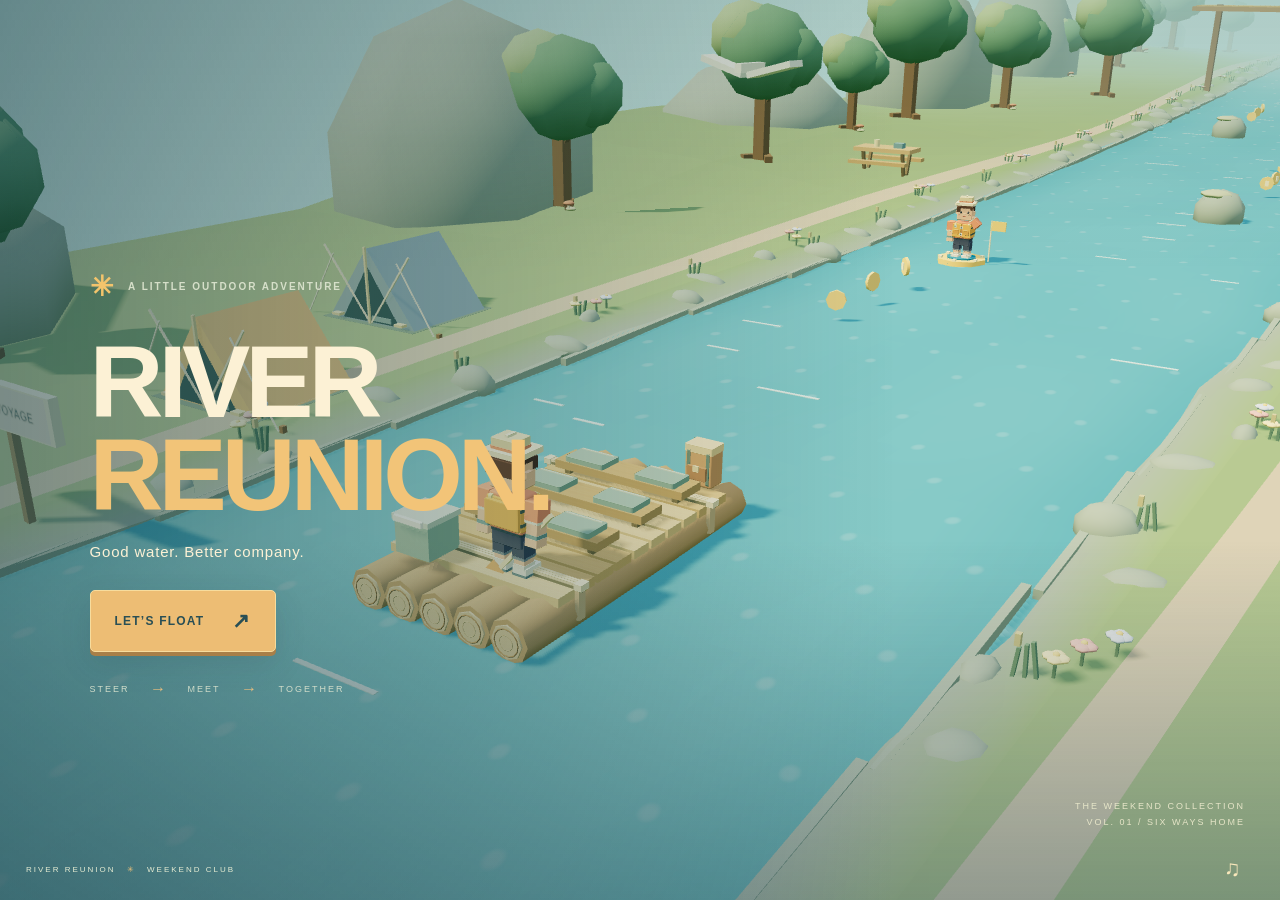
==== commit 00fb0619: "Refine RIVER REUNION: detailed campers, lived-in valleys and instanced mobile rendering" ====
--- a/index.html
+++ b/index.html
@@ -56,56 +56,123 @@
 
 const T=globalThis.THREE;T.ColorManagement.legacyMode=false;
 class RiverView{
- constructor(canvas,low=false){this.canvas=canvas;this.renderer=new T.WebGLRenderer({canvas,antialias:true,alpha:false,powerPreference:'high-performance'});this.renderer.outputEncoding=T.sRGBEncoding;this.renderer.toneMapping=T.ACESFilmicToneMapping;this.renderer.toneMappingExposure=.94;this.renderer.shadowMap.type=T.PCFSoftShadowMap;this.scene=new T.Scene();this.camera=new T.PerspectiveCamera(40,1,.1,160);this.materials=new Map();this.geom={box:new T.BoxGeometry(1,1,1),sphere:new T.SphereGeometry(1,7,5),cone:new T.ConeGeometry(1,1,7),cylinder:new T.CylinderGeometry(1,1,1,8)};this.clock=0;this.course=-1;this.particles=[];this.shake=0;this.world=new T.Group();this.scene.add(this.world);this.hemi=new T.HemisphereLight(0xe3f5ff,0x596a55,1.05);this.scene.add(this.hemi);this.sun=new T.DirectionalLight(0xffe4b3,1.45);this.sun.position.set(-14,28,8);this.sun.castShadow=true;this.sun.shadow.mapSize.set(1024,1024);Object.assign(this.sun.shadow.camera,{left:-18,right:18,top:28,bottom:-25,near:1,far:80});this.sun.shadow.bias=-.001;this.sun.shadow.normalBias=.04;this.scene.add(this.sun,this.sun.target);this.quality(low);this.resize()}
+ constructor(canvas,low=false){this.canvas=canvas;this.renderer=new T.WebGLRenderer({canvas,antialias:true,alpha:false,powerPreference:'high-performance'});this.renderer.outputEncoding=T.sRGBEncoding;this.renderer.toneMapping=T.ACESFilmicToneMapping;this.renderer.toneMappingExposure=.94;this.renderer.shadowMap.type=T.PCFSoftShadowMap;this.scene=new T.Scene();this.camera=new T.PerspectiveCamera(40,1,.1,160);this.materials=new Map();this.geom={box:new T.BoxGeometry(1,1,1),sphere:new T.SphereGeometry(1,7,5),cone:new T.ConeGeometry(1,1,7),cylinder:new T.CylinderGeometry(1,1,1,8)};this.clock=0;this.course=-1;this.particles=[];this.shake=0;this.world=new T.Group();this.scene.add(this.world);this.hemi=new T.HemisphereLight(0xe3f5ff,0x596a55,1.05);this.scene.add(this.hemi);this.sun=new T.DirectionalLight(0xffe4b3,1.45);this.sun.position.set(-14,28,8);this.sun.castShadow=true;this.sun.shadow.mapSize.set(1024,1024);Object.assign(this.sun.shadow.camera,{left:-18,right:18,top:28,bottom:-25,near:1,far:80});this.sun.shadow.bias=-.001;this.sun.shadow.normalBias=.04;this.scene.add(this.sun,this.sun.target);this.initArt();this.quality(low);this.resize()}
  mat(c){if(!this.materials.has(c))this.materials.set(c,new T.MeshStandardMaterial({color:c,roughness:.83,metalness:0}));return this.materials.get(c)}
  shape(kind,w,h,d,c,x,y,z,parent=this.world,cast=false){let m=new T.Mesh(this.geom[kind],this.mat(c));m.scale.set(w,h,d);m.position.set(x,y,z);m.castShadow=cast;m.receiveShadow=true;parent.add(m);return m}
  box(w,h,d,c,x,y,z,p=this.world,cast=false){return this.shape('box',w,h,d,c,x,y,z,p,cast)}
  orb(w,h,d,c,x,y,z,p=this.world,cast=false){return this.shape('sphere',w,h,d,c,x,y,z,p,cast)}
  cylinder(r,h,c,x,y,z,p=this.world){return this.shape('cylinder',r,h,r,c,x,y,z,p,true)}
  quality(low){this.low=low;this.renderer.setPixelRatio(Math.min(devicePixelRatio||1,low?1:1.4));this.renderer.shadowMap.enabled=!low;this.resize()}
- resize(){let w=this.canvas.clientWidth||innerWidth,h=this.canvas.clientHeight||innerHeight;this.renderer.setSize(w,h,false);this.camera.aspect=w/h;this.camera.updateProjectionMatrix()}
+ resize(){let w=this.canvas.clientWidth||innerWidth,h=this.canvas.clientHeight||innerHeight;this.compact=Math.min(w,h)<550&&Math.max(w,h)<1000;this.renderer.shadowMap.enabled=!this.low&&!this.compact;this.renderer.setPixelRatio(Math.min(devicePixelRatio||1,this.low?1:this.compact?1.25:1.4));this.renderer.setSize(w,h,false);this.camera.aspect=w/h;this.camera.updateProjectionMatrix()}
  group(parent=this.world,x=0,y=0,z=0){let g=new T.Group();g.position.set(x,y,z);parent.add(g);return g}
- person(id=0,parent=this.world){let g=this.group(parent),skin=[0xe8b18c,0xb67b59,0xf1c6a5,0x8e5945][id%4],shirt=[0xdf8463,0x75a0a0,0xc9a54f,0x7977a6,0x608b76,0xb66b83][id%6],hair=[0x5a4234,0x302e30,0x945d39,0xc3a266][id%4];let hips=this.group(g,0,.54,0);this.box(.55,.24,.34,0x485363,0,0,0,hips,true);let body=this.group(g,0,.93,0);this.box(.6,.56,.37,shirt,0,0,0,body,true);this.box(.68,.45,.46,0xe8a543,0,0,.01,body,true);this.box(.06,.45,.49,0xf9d378,-.23,0,.01,body);this.box(.06,.45,.49,0xf9d378,.23,0,.01,body);this.box(.65,.07,.49,0x5b665a,0,-.10,.01,body);this.box(.09,.09,.035,0xe6debd,0,-.10,.27,body);
- let head=this.group(g,0,1.52,0);this.box(.50,.47,.43,skin,0,0,0,head,true);this.box(.54,.13,.47,hair,0,.22,-.01,head,true);this.box(.54,.23,.10,hair,0,.11,-.21,head);this.box(.12,.18,.1,hair,-.21,.12,.19,head);this.box(.054,.058,.018,0x29373c,-.12,.025,.226,head);this.box(.054,.058,.018,0x29373c,.12,.025,.226,head);this.box(.10,.025,.018,0xa56352,0,-.105,.228,head);this.box(.085,.05,.02,0xd28e79,-.18,-.06,.226,head);this.box(.085,.05,.02,0xd28e79,.18,-.06,.226,head);
- if(id%3===0){this.box(.62,.12,.56,0xede1b2,0,.31,0,head,true);this.box(.43,.16,.37,0xd7c48e,0,.42,-.02,head,true);this.box(.44,.04,.38,shirt,0,.38,-.02,head)}else if(id%3===1){this.box(.56,.14,.47,shirt,0,.28,0,head,true);this.box(.33,.045,.26,shirt,0,.20,.30,head)}else this.box(.56,.07,.47,0xe0c381,0,.17,-.01,head);
- let arms=[],legs=[];for(let side of[-1,1]){let arm=this.group(g,side*.44,1.12,0);this.box(.23,.35,.27,shirt,0,-.11,0,arm,true);let elbow=this.group(arm,0,-.27,0);this.box(.20,.27,.23,skin,0,-.11,0,elbow,true);this.box(.22,.13,.24,skin,0,-.28,0,elbow);arms.push(arm);let leg=this.group(g,side*.18,.49,0);this.box(.23,.31,.27,0x485363,0,-.10,0,leg,true);let calf=this.group(leg,0,-.23,0);this.box(.20,.22,.23,skin,0,-.06,0,calf,true);this.box(.26,.12,.36,0xefe5c8,0,-.21,.06,calf,true);legs.push(leg)}return {g,body,head,arms,legs,id}}
- tree(x,d,size,b){let z=-d;this.box(.4*size,2.5*size,.4*size,0x716957,x,1.35*size,z,this.land,true);let crown=b===2?0x5b7f80:BIOMES[b].leaf;if(b===2){for(let j=0;j<3;j++)this.shape('cone',(1.4-j*.28)*size,2.0*size,(1.4-j*.28)*size,crown,x,(2.0+j*.82)*size,z,this.land,true)}else{this.orb(1.45*size,1.35*size,1.22*size,crown,x,3.0*size,z,this.land,true);this.orb(1.05*size,.95*size,1.05*size,b===1?0xe4ac5b:0x82a16a,x-.7*size,3.4*size,z+.25,this.land,true);this.orb(.95*size,.9*size,.95*size,crown,x+.75*size,2.85*size,z-.15,this.land,true)}}
- tent(x,d,c,parent=this.land){let g=this.group(parent,x,.4,-d);let body=this.shape('cone',1.9,1.65,2.3,c,0,.8,0,g,true);body.rotation.y=Math.PI/4;this.box(1.0,1.04,.04,0x435f60,0,.48,1.32,g);this.box(.06,1.5,.08,0xe8dbba,0,.62,1.36,g);this.box(2.5,.07,2.7,0x607d67,0,-.05,0,g);return g}
+ initArt(){
+  this.wind={value:0};let geo=new T.BoxGeometry(1,1,1,4,4,4),pos=geo.attributes.position,norm=geo.attributes.normal,p=new T.Vector3(),q=new T.Vector3(),n=new T.Vector3();
+  for(let i=0;i<pos.count;i++){p.fromBufferAttribute(pos,i);for(let k of ['x','y','z'])if(Math.abs(Math.abs(p[k])-.25)<.001)p[k]=Math.sign(p[k])*.43;q.copy(p).clampScalar(-.43,.43);n.copy(p).sub(q).normalize();p.copy(q).addScaledVector(n,.07);pos.setXYZ(i,p.x,p.y,p.z);norm.setXYZ(i,n.x,n.y,n.z)}geo.computeBoundingSphere();this.geom.round=geo;this.geom.ring=new T.TorusGeometry(1,.055,4,14);this.geom.snowcap=new T.SphereGeometry(1,7,3,0,Math.PI*2,0,.65);
+  let canvas=document.createElement('canvas');canvas.width=256;canvas.height=64;let ctx=canvas.getContext('2d');ctx.fillStyle='#fff8e5';ctx.fillRect(0,0,256,64);ctx.strokeStyle='#bfa475';ctx.globalAlpha=.25;for(let j=0;j<10;j++){ctx.beginPath();for(let x=0;x<=256;x+=4){let y=5+j*6+Math.sin(x*.035+j*1.7)*1.3; x?ctx.lineTo(x,y):ctx.moveTo(x,y)}ctx.stroke()}ctx.globalAlpha=.12;ctx.strokeRect(6,10,230,1);this.woodTex=new T.CanvasTexture(canvas);this.woodTex.encoding=T.sRGBEncoding;this.woodTex.wrapS=this.woodTex.wrapT=T.RepeatWrapping;let shadow=document.createElement('canvas');shadow.width=shadow.height=64;let sh=shadow.getContext('2d'),grad=sh.createRadialGradient(32,32,2,32,32,32);grad.addColorStop(0,'rgba(15,60,65,0.55)');grad.addColorStop(1,'rgba(15,60,65,0)');sh.fillStyle=grad;sh.fillRect(0,0,64,64);this.shadowTex=new T.CanvasTexture(shadow);let sm=new T.MeshBasicMaterial({map:this.shadowTex,transparent:true,depthWrite:false,opacity:.48});this.materials.set('softShadow',sm);
+ }
+ round(w,h,d,c,x,y,z,p=this.world,cast=false){return this.shape('round',w,h,d,c,x,y,z,p,cast)}
+ wood(c){let key='wood'+c;if(!this.materials.has(key))this.materials.set(key,new T.MeshStandardMaterial({color:c,map:this.woodTex,roughness:.86}));return this.materials.get(key)}
+ timber(w,h,d,c,x,y,z,p=this.land,cast=true){let m=this.box(w,h,d,c,x,y,z,p,cast);m.material=this.wood(c);return m}
+ leaf(c){let key='leaf'+c;if(!this.materials.has(key)){let m=new T.MeshStandardMaterial({color:c,roughness:.9});m.userData.foliage=true;m.onBeforeCompile=s=>{s.uniforms.uWind=this.wind;s.vertexShader=s.vertexShader.replace('#include <common>','#include <common>\nuniform float uWind;').replace('#include <begin_vertex>',`#include <begin_vertex>
+ float phase=0.0;
+ #ifdef USE_INSTANCING
+ phase=instanceMatrix[3].z*.17+instanceMatrix[3].x*.2;
+ #endif
+ transformed.x+=sin(uWind*.9+phase)*.045*max(0.0,position.y+.3);`)};this.materials.set(key,m)}return this.materials.get(key)}
+ ground(x,d){let a=Math.abs(x-centre(d)),end=COURSES[this.course]?.length||148,near=Math.min(Math.abs(d),Math.abs(d-end));let rise=clamp((near-16)/12,0,1);return .33+rise*clamp((a-7)/13,0,1)*(1.2+.6*Math.sin(d*.075)+.3*Math.sin(d*.2))}
+ banks(c,b,rnd){
+  for(let side of[-1,1]){let verts=[],cols=[],uv=[],indices=[],rows=Math.ceil((c.length+115)/3),xs=[6,7.2,10,15,24];for(let j=0;j<=rows;j++){let d=-35+j*3;for(let k=0;k<5;k++){let x=centre(d)+side*(xs[k]+(k===0?.18*Math.sin(d*.3+side)+.1*Math.sin(d*.8):0)),h=k===0?.13:this.ground(x,d),col=new T.Color(k===0?b.rock:b.grass);col.multiplyScalar(k===0?.9: .93+Math.sin(d*.05+k)*.045);verts.push(x,h,-d);cols.push(col.r,col.g,col.b);uv.push(k/4,j/rows)}}for(let j=0;j<rows;j++)for(let k=0;k<4;k++){let a=j*5+k,z=a+5;if(side>0)indices.push(a,a+1,z,a+1,z+1,z);else indices.push(a,z,a+1,a+1,z,z+1)}let g=new T.BufferGeometry();g.setAttribute('position',new T.Float32BufferAttribute(verts,3));g.setAttribute('color',new T.Float32BufferAttribute(cols,3));g.setAttribute('uv',new T.Float32BufferAttribute(uv,2));g.setIndex(indices);g.computeVertexNormals();let mesh=new T.Mesh(g,new T.MeshStandardMaterial({vertexColors:true,roughness:1,side:T.DoubleSide,flatShading:true}));mesh.receiveShadow=true;this.land.add(mesh);
+   this.pathRibbon(side,c);for(let d=-30;d<c.length+65;d+=5){let cx=centre(d);this.box(18,1.1,5.1,b.rock,cx+side*15,-.58,-d,this.land);this.box(.14,.30,5.1,b.rock,cx+side*6.01,0,-d,this.land);
+    for(let k=0;k<2;k++){let x=cx+side*(6.25+rnd(d*2+k)*1.2);this.orb(.25+rnd(d+k)*.55,.18+rnd(d*3+k)*.3,.40,b.rock,x,.11,-d+k*1.8,this.land,true);if(k===0){for(let r=0;r<3;r++){let stem=this.box(.045,.44+r*.12,.06,0x65846b,x+side*.4+r*.12,.39,-d,this.land);stem.rotation.z=side*(r-.7)*.14;}this.box(.07,.16,.08,0xbaae7d,x+side*.4,.71,-d,this.land)}}
+    if(Math.round(d)%10===0){this.tree(cx+side*(11+rnd(d+side)*6.5),d,.85+rnd(d*3+side)*.75,c.area);for(let k=0;k<3;k++){let x=cx+side*(7.1+rnd(d*2+k)*.6),fd=d+k*.45;this.flower(x,fd,c.area===2?0xdfe9df:[0xf1d694,0xd9a19b,0xc2cbd7][k])}}
+    if(Math.round(d)%20===0){this.orb(4.6,3+rnd(d)*4,5,b.rock,cx+side*20,1.1,-d,this.land,true);if(c.area===2)this.shape('snowcap',4.65,(3+rnd(d)*4)*1.008,5.05,0xdce6df,cx+side*20,1.1,-d,this.land,true)}
+   }
+  }
+ }
+ flower(x,d,c){let y=this.ground(x,d);this.box(.035,.24,.035,0x648064,x,y+.13,-d,this.land);for(let j=0;j<4;j++){let a=j*Math.PI/2;this.orb(.095,.045,.095,c,x+Math.sin(a)*.07,y+.28,-d+Math.cos(a)*.07,this.land)}this.orb(.045,.04,.045,0xe7c272,x,y+.31,-d,this.land)}
+ person(id=0,parent=this.world){
+  let g=this.group(parent);g.userData.actorRoot=true;let skin=[0xe8b18c,0xb67b59,0xf1c6a5,0x8e5945][id%4],shirt=[0xdf8463,0x75a0a0,0xc9a54f,0x7977a6,0x608b76,0xb66b83][id%6],hair=[0x5a4234,0x302e30,0x945d39,0xc3a266][id%4],vest=[0xe4a046,0xd9a14e,0xde9150][id%3];
+  let hips=this.group(g,0,.54,0);this.round(.55,.24,.34,0x485363,0,0,0,hips,true);this.round(.56,.04,.36,0x354c53,0,.10,0,hips);let body=this.group(g,0,.93,0);this.round(.6,.56,.37,shirt,0,0,0,body,true);this.round(.30,.46,.47,vest,-.17,0,.025,body,true);this.round(.30,.46,.47,vest,.17,0,.025,body,true);this.round(.61,.39,.10,vest,0,0,-.22,body,true);
+  for(let side of[-1,1]){this.round(.065,.48,.49,0xf2cf80,side*.23,.01,.01,body);this.round(.20,.14,.045,0xcf8d42,side*.17,-.045,.28,body);this.round(.16,.012,.018,0xf2c981,side*.17,.035,.307,body)}for(let y of[-.11,.11]){this.round(.65,.055,.49,0x59675c,0,y,.01,body);this.round(.095,.085,.035,0xe6dfba,0,y,.275,body);this.round(.045,.04,.041,0x59675c,0,y,.28,body)}this.round(.08,.10,.03,0xeff0cd,-.21,.15,.281,body);this.round(.03,.04,.037,0x62877b,-.21,.15,.30,body);
+  if(id%4===1){this.round(.42,.40,.17,0x6e8984,0,-.04,-.32,body,true);this.round(.44,.08,.19,0xbccbb0,0,.19,-.32,body);this.round(.10,.05,.025,0xd8c797,0,.06,-.42,body)}
+  let head=this.group(g,0,1.52,0);this.round(.50,.47,.43,skin,0,0,0,head,true);this.round(.08,.12,.13,skin,-.276,-.01,0,head);this.round(.08,.12,.13,skin,.276,-.01,0,head);this.round(.54,.13,.47,hair,0,.22,-.01,head,true);this.round(.54,.24,.10,hair,0,.105,-.21,head);this.round(.12,.18,.1,hair,-.21,.12,.19,head);this.round(.09,.10,.10,hair,.22,.155,.18,head);this.round(.10,.08,.075,skin,0,-.035,.239,head);let eyes=this.group(head,0,.025,.229);g.userData.eyes=eyes;g.userData.seed=id*.37;for(let side of[-1,1]){this.round(.057,.062,.022,0x29373c,side*.12,0,0,eyes);this.round(.016,.018,.01,0xf7efdb,side*.12-.008,.014,.014,eyes);this.round(.075,.022,.022,hair,side*.12,.10,.003,head);this.round(.068,.035,.018,0xd28e79,side*.18,-.06,.225,head)}this.round(.10,.025,.018,0xa56352,0,-.105,.228,head);
+  if(id%3===0){this.round(.65,.09,.60,0xe8d6a7,0,.30,.02,head,true);this.round(.43,.19,.37,0xd7c48e,0,.42,-.02,head,true);this.round(.44,.045,.39,shirt,0,.37,-.02,head);this.round(.06,.045,.20,0xf1dfad,0,.53,-.02,head)}else if(id%3===1){this.round(.56,.16,.47,shirt,0,.285,0,head,true);this.round(.35,.045,.28,shirt,0,.22,.30,head);this.round(.04,.025,.04,0xe9e1c0,0,.38,0,head);this.round(.055,.095,.025,0xe7e6c7,0,.285,.245,head)}else{this.round(.56,.07,.47,0xe0c381,0,.17,-.01,head);this.round(.07,.11,.045,0xf0dfad,.17,.13,-.25,head)}
+  let arms=[],legs=[],calves=[];for(let side of[-1,1]){let arm=this.group(g,side*.44,1.12,0);this.round(.25,.33,.29,shirt,0,-.10,0,arm,true);this.round(.255,.04,.30,0xd8d7b6,0,-.24,0,arm);let elbow=this.group(arm,0,-.27,0);this.round(.20,.27,.23,skin,0,-.11,0,elbow,true);this.round(.215,.06,.24,id%2?0xb8ccb3:0x6c8e89,0,-.19,0,elbow);this.round(.22,.13,.24,skin,0,-.28,0,elbow);arms.push(arm);let leg=this.group(g,side*.18,.49,0);this.round(.23,.31,.27,0x485363,0,-.10,0,leg,true);this.round(.235,.04,.28,0x718087,0,-.23,0,leg);let calf=this.group(leg,0,-.23,0);this.round(.20,.22,.23,skin,0,-.06,0,calf,true);this.round(.21,.08,.25,0xe0d7bc,0,-.14,0,calf);this.round(.26,.12,.36,0xe9dfc4,0,-.21,.06,calf,true);this.round(.27,.04,.37,0x688082,0,-.27,.06,calf);this.round(.14,.015,.15,0xb8b69b,0,-.145,.10,calf);legs.push(leg);calves.push(calf)}
+  if(parent!==this.land){let parts=[];g.traverse(m=>{if(m.isMesh){parts.push(m);m.visible=false}});this.rigSources.push({root:g,parts})}return {g,body,head,eyes,arms,legs,calves,id}
+ }
+ sit(r){r.legs.forEach(l=>l.rotation.x=-1.35);r.calves.forEach(l=>l.rotation.x=1.35)}
+ compactRigid(root){root.updateMatrixWorld(true);let inverse=root.matrixWorld.clone().invert(),buckets=new Map();root.traverse(m=>{if(!m.isMesh||m.isInstancedMesh||m.userData.keepDynamic)return;let n=m.parent;while(n&&n!==root){if(n.userData.actorRoot||n===this.pennant)return;n=n.parent}if(m.parent?.userData.actorRoot)return;let key=m.geometry.uuid+(m.material.map===this.woodTex?"wood":"plain");if(!buckets.has(key))buckets.set(key,[]);buckets.get(key).push(m)});for(let list of buckets.values()){if(list.length<2)continue;let rig=new T.InstancedMesh(list[0].geometry,list[0].material.map===this.woodTex?this.wood(0xffffff):this.mat(0xffffff),list.length);rig.castShadow=true;rig.receiveShadow=true;list.forEach((m,i)=>{rig.setMatrixAt(i,new T.Matrix4().multiplyMatrices(inverse,m.matrixWorld));rig.setColorAt(i,m.material.color);m.removeFromParent()});root.add(rig)}}
+ pathRibbon(side,c){let verts=[],indices=[],rows=Math.ceil((c.length+95)/2);for(let j=0;j<=rows;j++){let d=-30+j*2,x=centre(d)+side*(8.05+Math.sin(d*.085)*.42);for(let k of[-1,1]){let xx=x+k*.42;verts.push(xx,this.ground(xx,d)+.025,-d)}if(j<rows){let a=j*2;indices.push(a,a+1,a+2,a+1,a+3,a+2)}}let geo=new T.BufferGeometry();geo.setAttribute('position',new T.Float32BufferAttribute(verts,3));geo.setIndex(indices);geo.computeVertexNormals();let mesh=new T.Mesh(geo,new T.MeshStandardMaterial({color:COURSES[this.course].area===2?0xb7c4bd:0xb6a686,roughness:1,side:T.DoubleSide}));mesh.receiveShadow=true;this.land.add(mesh)}
+
+ drawActors(){
+  this.world.updateMatrixWorld(true);let buckets=new Map();for(let actor of this.rigSources){let n=actor.root,visible=true,attached=false;while(n){if(!n.visible)visible=false;if(n===this.world){attached=true;break}n=n.parent}if(!visible||!attached)continue;for(let m of actor.parts){let key=m.geometry.uuid;if(!buckets.has(key))buckets.set(key,[]);buckets.get(key).push(m)}}for(let rig of this.rigBatches.values())rig.count=0;
+  for(let[key,list]of buckets){let rig=this.rigBatches.get(key);if(!rig||list.length>rig.instanceMatrix.count){if(rig)rig.removeFromParent();rig=new T.InstancedMesh(list[0].geometry,this.mat(0xffffff),Math.max(1024,list.length));rig.instanceMatrix.setUsage(T.DynamicDrawUsage);rig.frustumCulled=false;rig.castShadow=true;rig.receiveShadow=true;this.world.add(rig);this.rigBatches.set(key,rig)}rig.count=list.length;list.forEach((m,i)=>{rig.setMatrixAt(i,m.matrixWorld);rig.setColorAt(i,m.material.color)});rig.instanceMatrix.needsUpdate=true;if(rig.instanceColor)rig.instanceColor.needsUpdate=true;}
+ }
+ tree(x,d,size,b){if(this.plots.some(p=>Math.hypot(x-p.x,d-p.d)<p.r+1.8))return;let y=this.ground(x,d),g=this.group(this.land,x,y,-d);this.timber(.34*size,2.5*size,.36*size,0x78644c,0,1.25*size,0,g);for(let side of[-1,1]){let root=this.timber(.22*size,.18*size,.8*size,0x78644c,side*.22*size,.07,0,g);root.rotation.y=side*.6;}let branch=this.timber(.18*size,1.2*size,.18*size,0x78644c,.3*size,2*size,0,g);branch.rotation.z=-.6;let crown=b===2?0x527c7c:BIOMES[b].leaf;const foliage=(kind,w,h,z,col,xx,yy,zz)=>{let m=this.shape(kind,w,h,z,col,xx,yy,zz,g,true);m.material=this.leaf(col);return m};if(b===2){for(let j=0;j<3;j++){foliage('cone',(1.5-j*.28)*size,2*size,(1.5-j*.28)*size,crown,0,(2+j*.82)*size,0);foliage('cone',(1.5-j*.28)*size*.60,1.18*size,(1.5-j*.28)*size*.60,0xd6e1d7,0,(2.45+j*.82)*size,0)}}else{foliage('sphere',1.5*size,1.35*size,1.3*size,crown,0,3*size,0);foliage('sphere',1.04*size,.97*size,1.0*size,b===1?0xe2ad5e:0x94ad75,-.65*size,3.5*size,.15);foliage('sphere',1.0*size,.91*size,.95*size,crown,.7*size,2.9*size,-.2)}if(d%20===0){this.orb(.2,.07,.16,0xb4b68a,x+.7,y+.03,-d+.5,this.land);this.box(.07,.2,.07,0xc8bf9b,x+.7,y+.1,-d+.6,this.land);this.orb(.19,.08,.19,0xc17f60,x+.7,y+.23,-d+.6,this.land)}}
+ tent(x,d,c,parent=this.land){let ground=this.ground(x,d),g=this.group(parent,x,ground,-d),shape=new T.Shape();shape.moveTo(-1.35,0);shape.lineTo(0,1.75);shape.lineTo(1.35,0);shape.closePath();let geo=new T.ExtrudeGeometry(shape,{depth:2.45,bevelEnabled:false,steps:1});geo.translate(0,0,-1.22);let mesh=new T.Mesh(geo,this.mat(c));mesh.castShadow=true;mesh.receiveShadow=true;g.add(mesh);this.box(2.9,.055,2.8,0x647d6a,0,-.025,0,g);let inner=new T.Shape();inner.moveTo(-.90,.03);inner.lineTo(0,1.35);inner.lineTo(.90,.03);inner.closePath();let door=new T.Mesh(new T.ShapeGeometry(inner),this.mat(0x355458));door.position.z=1.239;g.add(door);for(let side of[-1,1]){let seam=this.box(.045,2.13,.035,0xe4d3aa,side*.68,.86,1.25,g);seam.rotation.z=-side*.66;let rope=this.box(.027,2.15,.027,0xe8dbb7,side*1.59,.64,1.3,g);rope.rotation.z=side*.58;this.timber(.09,.13,.10,0x876e51,side*2.17,.025,1.3,g);this.box(.25,.06,.2,0xe2c787,side*1.0,.11,1.3,g)}this.timber(.055,1.85,.055,0xe6d2a1,0,.87,1.28,g);this.box(.6,.12,.52,0x7e9b96,.35,.13,1.0,g);return g}
+ cabin(x,d,area){let y=this.ground(x,d),g=this.group(this.land,x,y,-d);g.rotation.y=x>centre(d)?-Math.PI/2:Math.PI/2;this.box(4.7,.35,3.8,0x879084,0,.08,0,g,true);this.timber(4.1,2.6,3.1,area===2?0x9e947b:0xac8d63,0,1.48,0,g);for(let j=0;j<7;j++)this.timber(4.15,.045,3.15,0x88765c,0,.4+j*.36,0,g,false);for(let side of[-1,1]){this.timber(.18,2.9,.18,0x74664e,side*2,1.5,1.55,g);let roof=this.timber(2.75,.20,3.9,area===2?0xbecbc6:0x526e6d,side*1.15,3.12,0,g);roof.rotation.z=-side*.28;this.box(.9,.88,.045,0xf3cf86,side*1.13,1.65,1.60,g);for(let xx of[-.45,0,.45])this.timber(.045,.95,.07,0x655c4c,side*1.13+xx,1.65,1.64,g,false);this.timber(.98,.05,.07,0x655c4c,side*1.13,1.65,1.64,g,false)}this.timber(.85,1.7,.08,0x4e6d6a,0,1.12,1.62,g);this.round(.08,.08,.09,0xe0bc72,.25,1.16,1.70,g);this.timber(4.9,.17,1.15,0xb49b73,0,.29,2.1,g);this.timber(2.0,.14,.45,0xd0b38a,0,.16,2.85,g);this.box(.45,1.0,.5,0x8e8c7a,1.15,3.3,-.5,g,true);this.box(.55,.12,.6,0xc0b496,1.15,3.85,-.5,g);for(let j=0;j<4;j++){let log=this.cylinder(.17,1,0xae8b61,-2.4+(j%2)*.36,.24+Math.floor(j/2)*.28,1.1,g);log.rotation.x=Math.PI/2;}this.sign(area===0?'RANGER POST':area===1?'CREEK LOOKOUT':'BLUEBIRD HUT',x>0?x-2.8:x+2.8,d-2);return g}
+ picnic(x,d){let g=this.group(this.land,x,this.ground(x,d),-d);this.timber(2.3,.15,1.1,0xc1a47b,0,.88,0,g);for(let side of[-1,1]){this.timber(2.3,.13,.34,0xb69a70,0,.45,side*.82,g);for(let xx of[-.8,.8]){let leg=this.timber(.1,.95,.14,0x7c7058,xx,.4,side*.28,g);leg.rotation.x=side*.28;}}this.round(.38,.20,.30,0x6d9291,.5,1.04,0,g);this.cylinder(.12,.25,0xe4ce99,-.4,1.08,.05,g);return g}
+ campDetails(c,area){let d=c.length+4,x=centre(d)+10.5,g=this.group(this.land,x,this.ground(x,d),-d);for(let j=0;j<8;j++){let a=j*Math.PI/4;this.orb(.24,.18,.20,0x929889,Math.sin(a)*.85,.08,Math.cos(a)*.85,g)}for(let side of[-1,1]){let log=this.cylinder(.13,1.15,0x83664d,0,.23,0,g);log.rotation.z=side*.65;}this.fire=this.group(g,0,.25,0);this.orb(.22,.45,.22,0xe7a053,0,.22,0,this.fire);this.orb(.12,.28,.14,0xffd78a,.08,.15,.07,this.fire);this.smoke=[];for(let j=0;j<5;j++)this.smoke.push(this.orb(.12,.15,.12,0xbfc4b2,0,.8+j*.32,0,g));this.fire.traverse(m=>{if(m.isMesh)m.userData.keepDynamic=true});this.smoke.forEach(m=>m.userData.keepDynamic=true);this.picnic(centre(c.length)+12,c.length-5);
+  this.lanterns=[];for(let j=0;j<4;j++){let fd=c.length-2+j*3,fx=centre(fd)+6.8;this.timber(.08,2.3,.08,0x87765a,fx,1.3,-fd,this.land);let lantern=this.group(this.land,fx,2.15,-fd);this.box(.32,.38,.30,0xf4d697,0,0,0,lantern);this.box(.37,.08,.35,0x5d7975,0,.24,0,lantern);this.box(.37,.07,.35,0x5d7975,0,-.23,0,lantern);for(let side of[-1,1])this.box(.035,.43,.04,0x5d7975,side*.14,0,.16,lantern)}
+ }
+ waterMaterial(b){let m=new T.MeshStandardMaterial({color:b.water,roughness:.31,metalness:.18,flatShading:true});this.waterTime={value:0};m.onBeforeCompile=s=>{s.uniforms.uWaterTime=this.waterTime;s.uniforms.uDeep={value:new T.Color(b.deep)};s.vertexShader=s.vertexShader.replace('#include <common>','#include <common>\nuniform float uWaterTime; varying vec2 vRiverXZ; varying vec2 vRiverUV;').replace('#include <begin_vertex>',`#include <begin_vertex>
+ vRiverXZ=position.xz;vRiverUV=uv;
+ transformed.y+=sin(position.z*.68+uWaterTime*1.8)*.026+sin(position.x*1.4+uWaterTime)*.019;`);s.fragmentShader=s.fragmentShader.replace('#include <common>','#include <common>\nuniform float uWaterTime;uniform vec3 uDeep;varying vec2 vRiverXZ;varying vec2 vRiverUV;').replace('#include <color_fragment>',`#include <color_fragment>
+ float edge=abs(vRiverUV.x*2.0-1.0);
+ float broad=sin(vRiverXZ.x*.8+sin(vRiverXZ.y*.21+uWaterTime*.4))*sin(vRiverXZ.y*.33+uWaterTime*.65);
+ diffuseColor.rgb=mix(diffuseColor.rgb,uDeep,.12+smoothstep(.60,1.0,edge)*.23+broad*.045);
+ float glint=sin(vRiverXZ.x*3.2+sin(vRiverXZ.y*.3+uWaterTime*.7))*sin(vRiverXZ.y*2.2+uWaterTime*2.1);
+ float caustic=smoothstep(.91,.995,glint)*.065;
+ float shore=smoothstep(.956,.995,edge)*(.07+.045*sin(vRiverXZ.y*3.0+uWaterTime*1.4));
+ diffuseColor.rgb+=vec3(.74,.90,.82)*(caustic+shore);`)};return m}
+ raftDetails(){
+  for(let x=-1.2;x<=1.21;x+=.6){for(let z of[-2.79,2.79]){let ring=this.shape('ring',.19,.19,.19,0x947449,x,.15,z,this.raft);let inner=this.shape('ring',.105,.105,.105,0xb49a6b,x,.15,z+(z>0?.003:-.003),this.raft);}for(let j=0;j<3;j++)this.box(.024,.015,.58,0x9c7b52,x-.13+j*.11,.45,-1.15+j*1.08,this.raft);}
+  for(let z of[-1.65,1.65]){for(let j=0;j<3;j++)this.round(3.16,.045,.038,0xdec495,0,.58,z+(j-1)*.05,this.raft);for(let side of[-1,1]){this.round(.07,.48,.15,0xc0a47e,side*1.5,.31,z,this.raft);this.round(.13,.10,.18,0xe1cda2,side*1.52,.56,z,this.raft)}}
+  for(let z of[-1.6,-.52,.56]){this.timber(2.35,.13,.54,0xb29468,0,.68,z,this.raft);for(let x of[-.65,.65]){this.round(.72,.10,.48,0x809d8b,x,.78,z,this.raft,true);this.box(.62,.018,.025,0xc6d1b1,x,.837,z-.17,this.raft)}for(let x of[-1,1])this.timber(.10,.2,.36,0x7e7459,x,.56,z,this.raft)}
+  let bag=this.group(this.raft,1.0,.58,-2.25);this.round(.48,.57,.35,0xc48f61,0,.26,0,bag,true);this.round(.50,.13,.37,0xe1c28a,0,.58,0,bag);this.round(.34,.22,.05,0xa87951,0,.21,.21,bag);for(let side of[-1,1])this.round(.055,.55,.38,0x657d70,side*.17,.29,0,bag);this.round(.10,.10,.035,0xe3c68c,0,.29,.245,bag);
+ }
  sign(text,x,d,parent=this.land){let g=this.group(parent,x,0,-d);this.box(.12,2,.12,0x8c795b,0,1,0,g,true);this.box(2.4,.72,.15,0xe7d9b3,0,2.1,0,g,true);let canvas=document.createElement('canvas');canvas.width=256;canvas.height=80;let ctx=canvas.getContext('2d');ctx.fillStyle='#e7d9b3';ctx.fillRect(0,0,256,80);ctx.fillStyle='#30575c';ctx.font='bold 26px sans-serif';ctx.textAlign='center';ctx.fillText(text,128,51);let map=new T.CanvasTexture(canvas);map.encoding=T.sRGBEncoding;let mesh=new T.Mesh(new T.PlaneGeometry(2.2,.67),new T.MeshBasicMaterial({map}));mesh.position.set(0,2.1,.081);g.add(mesh);return g}
- batch(group){group.updateMatrixWorld(true);let buckets=new Map(),all=[];group.traverse(m=>{if(m.isMesh&&!m.isInstancedMesh&&Object.values(this.geom).includes(m.geometry)){let key=m.geometry.uuid+m.material.uuid;if(!buckets.has(key))buckets.set(key,[]);buckets.get(key).push(m)}});for(let list of buckets.values()){let m=list[0],inst=new T.InstancedMesh(m.geometry,m.material,list.length);inst.castShadow=list.some(a=>a.castShadow);inst.receiveShadow=true;list.forEach((a,i)=>{inst.setMatrixAt(i,a.matrixWorld);all.push(a)});inst.instanceMatrix.needsUpdate=true;this.world.add(inst)}for(let m of all)m.removeFromParent()}
- build(s){for(let m of this.world.children.slice()){m.traverse(a=>{if(a.isMesh&&!Object.values(this.geom).includes(a.geometry))a.geometry.dispose();if(a.material?.map){a.material.map.dispose();a.material.dispose()}else if(a.material&&!Array.from(this.materials.values()).includes(a.material))a.material.dispose()});this.world.remove(m)}this.course=s.course;this.particles=[];this.friendModels=new Map();this.itemModels=new Map();this.land=this.group();this.dynamic=this.group();let c=COURSES[s.course],b=BIOMES[c.area];this.scene.background=new T.Color(b.sky);this.scene.fog=new T.Fog(b.sky,58,128);this.hemi.groundColor.set(b.grass);this.sun.color.set(b.light);let rnd=n=>{let x=Math.sin(n*127.1+s.course*11)*43758.5453;return x-Math.floor(x)};
- // Continuous banks meet the water; cliffs, reeds and distant crowns fill the valley.
- for(let d=-35;d<c.length+80;d+=5){let cx=centre(d);for(let side of[-1,1]){let bank=cx+side*15;this.box(18,1.2,5.15,b.rock,bank,-.5,-d,this.land);this.box(18,.26,5.15,b.grass,bank,.2,-d,this.land);for(let k=0;k<3;k++){let x=cx+side*(6.05+rnd(d*2+k)*1.9);this.orb(.35+rnd(d+k)*.7,.3+rnd(d*3+k)*.45,.55,b.rock,x,.1,-d+k*1.4,this.land,true);this.box(.07,.7,.09,0x739174,x+side*.3,.45,-d+k,this.land);this.box(.1,.12,.13,0xd7bf8d,x+side*.3,.83,-d+k,this.land);}if(Math.round(d)%10===0)this.tree(cx+side*(8.5+rnd(d+side)*7),d,.8+rnd(d*3+side)*.9,c.area);if(Math.round(d)%20===0){this.orb(4.5,4+rnd(d)*4,5,b.rock,cx+side*19,1.6,-d,this.land,true);if(c.area===2)this.orb(4.1,1.2,4.6,0xdce6df,cx+side*19,5.6,-d,this.land)}}}
- let wg=new T.PlaneGeometry(12,c.length+130,24,Math.ceil((c.length+130)/2));wg.rotateX(-Math.PI/2);wg.translate(0,0,-(c.length+20)/2);let pos=wg.attributes.position;for(let i=0;i<pos.count;i++)pos.setX(i,pos.getX(i)+centre(-pos.getZ(i)));this.waterBase=Float32Array.from(pos.array);let wm=new T.MeshStandardMaterial({color:b.water,roughness:.32,metalness:.18,flatShading:true});this.water=new T.Mesh(wg,wm);this.water.receiveShadow=true;this.world.add(this.water);
- this.ripples=[];for(let i=0;i<90;i++){let d=-20+rnd(i*7)*(c.length+80),x=centre(d)+(rnd(i*3)-.5)*10;let m=this.box(.45+rnd(i)*1.8,.012,.08,0xb7d9cf,x,.045,-d,this.dynamic);this.ripples.push(m)}
- for(let a of s.items){let g=this.group(this.dynamic,centre(a.d)+a.x,0,-a.d);if(a.type==='friend'){let ring=this.cylinder(.72,.18,0xf5c46c,0,.10,0,g);this.cylinder(.43,.20,b.deep,0,.12,0,g);let friend=this.person(a.who,g);friend.g.position.y=.20;friend.g.scale.setScalar(.86);friend.arms[1].rotation.z=-2.5;this.friendModels.set(a.id,friend);let pole=this.box(.035,1.2,.035,0xe6d8ab,.8,.75,0,g);this.box(.44,.28,.035,0xf4c065,1.0,1.2,0,g);this.orb(1.1,.014,.9,b.deep,0,.01,0,g);}
+ batch(group){group.updateMatrixWorld(true);let buckets=new Map(),all=[];group.traverse(m=>{if(m.isMesh&&!m.isInstancedMesh&&Object.values(this.geom).includes(m.geometry)&&!m.userData.keepDynamic){let family=m.material.map===this.woodTex?'wood':m.material.userData.foliage?'leaf':'plain',key=m.geometry.uuid+family;if(!buckets.has(key))buckets.set(key,{family,list:[]});buckets.get(key).list.push(m)}});for(let{family,list}of buckets.values()){let mat=family==='wood'?this.wood(0xffffff):family==='leaf'?this.leaf(0xffffff):this.mat(0xffffff),inst=new T.InstancedMesh(list[0].geometry,mat,list.length);inst.castShadow=list.some(a=>a.castShadow);inst.receiveShadow=true;list.forEach((a,i)=>{inst.setMatrixAt(i,a.matrixWorld);inst.setColorAt(i,a.material.color);all.push(a)});inst.instanceMatrix.needsUpdate=true;this.world.add(inst)}for(let m of all)m.removeFromParent()}
+ build(s){for(let m of this.world.children.slice()){m.traverse(a=>{if(a.isMesh&&!Object.values(this.geom).includes(a.geometry))a.geometry.dispose();if(a.material&&!Array.from(this.materials.values()).includes(a.material)){a.material.map?.dispose();a.material.dispose()}});this.world.remove(m)}this.course=s.course;this.particles=[];this.rigSources=[];this.rigBatches=new Map();this.friendModels=new Map();this.itemModels=new Map();this.land=this.group();this.dynamic=this.group();let c=COURSES[s.course],b=BIOMES[c.area];this.scene.background=new T.Color(b.sky);this.scene.fog=new T.Fog(b.sky,58,128);this.hemi.groundColor.set(b.grass);this.sun.color.set(b.light);let rnd=n=>{let x=Math.sin(n*127.1+s.course*11)*43758.5453;return x-Math.floor(x)};
+ this.plots=[{x:centre(c.length*.32)+11,d:c.length*.32,r:3.5},{x:centre(2)-9,d:2,r:2.3},{x:centre(8)-11,d:8,r:2.3},{x:centre(c.length)+10,d:c.length+4,r:7}];this.banks(c,b,rnd);this.cabin(this.plots[0].x,this.plots[0].d,c.area);this.picnic(centre(c.length*.22)-10,c.length*.22);
+ let wg=new T.PlaneGeometry(12.8,c.length+130,24,Math.ceil((c.length+130)/2));wg.rotateX(-Math.PI/2);wg.translate(0,0,-(c.length+20)/2);let pos=wg.attributes.position;for(let i=0;i<pos.count;i++)pos.setX(i,pos.getX(i)+centre(-pos.getZ(i)));this.waterBase=Float32Array.from(pos.array);let wm=this.waterMaterial(b);this.water=new T.Mesh(wg,wm);this.water.receiveShadow=true;this.world.add(this.water);
+ this.fxBatches=new Map();this.ripples=[];for(let i=0;i<90;i++){let d=-20+rnd(i*7)*(c.length+80),x=centre(d)+(rnd(i*3)-.5)*10;let m=this.box(.45+rnd(i)*1.8,.012,.08,0xb7d9cf,x,.045,-d,this.dynamic);m.visible=false;this.ripples.push(m)}
+ for(let a of s.items){let g=this.group(this.dynamic,centre(a.d)+a.x,0,-a.d);if(a.type==='friend'){let ring=this.cylinder(.72,.18,0xf5c46c,0,.10,0,g);this.cylinder(.43,.20,b.deep,0,.12,0,g);let friend=this.person(a.who,g);friend.g.position.y=.20;friend.g.scale.setScalar(.86);friend.arms[1].rotation.z=-2.5;this.friendModels.set(a.id,friend);let pole=this.box(.035,1.2,.035,0xe6d8ab,.8,.75,0,g);this.box(.44,.28,.035,0xf4c065,1.0,1.2,0,g);this.orb(1.1,.014,.9,b.deep,0,.01,0,g);for(let q=0;q<6;q++){let a=q*Math.PI/3;this.round(.10,.08,.14,0xf5e0aa,Math.sin(a)*.60,.21,Math.cos(a)*.60,g);}}
  else if(a.type==='rock'){this.orb(a.width,0.85,a.width*.9,b.rock,0,.25,0,g,true);this.orb(a.width*.65,.15,a.width*.6,c.area===2?0xd9e2d8:0xa9b18a,-.15,.92,.06,g)}else if(a.type==='log'){let log=this.cylinder(.3,a.width*2.1,0x8f7256,0,.1,0,g);log.rotation.z=Math.PI/2;this.box(.15,.6,.15,0x776147,.55,.28,0,g,true)}else{let coin=this.cylinder(.25,.08,0xf4c775,0,.55,0,g);coin.rotation.x=Math.PI/2;this.box(.13,.20,.035,0xffedb2,0,.55,.08,g);}this.itemModels.set(a.id,g)}
  // An overhead timber bridge with proper clearance, and an occupied campsite at both ends.
- let bd=c.length*.55;this.box(17,.28,2.4,0x9d8162,centre(bd),4.5,-bd,this.land,true);for(let side of[-1,1]){this.box(.35,5,.4,0x806b54,centre(bd)+side*7,2.1,-bd,this.land,true);this.box(17,.14,.12,0xb9a17d,centre(bd),5.25,-bd+side*1.05,this.land,true)}
- this.tent(centre(1)-9,2,0xe8ad69);this.tent(centre(8)-11,8,0x839ca2);this.sign('BON VOYAGE',-7,-4);this.tent(centre(c.length)+9,c.length+2,0xe8ad69);this.tent(centre(c.length)+12,c.length+8,0x718f98);this.sign('CAMP TOGETHER',centre(c.length)+7,c.length+1);this.box(6,.26,5,0xaa9270,centre(c.length),.17,-c.length-4,this.land,true);this.box(6.5,.22,3.4,0xa99170,centre(c.length)+5.4,.21,-c.length-4,this.land,true);for(let x=2.8;x<8.6;x+=.4)this.box(.33,.055,3.25,0xd2b78b,centre(c.length)+x,.35,-c.length-4,this.land);for(let x=-2.5;x<3;x+=.5)this.box(.42,.05,4.7,0xd2b78b,centre(c.length)+x,.33,-c.length-4,this.land);for(let side of[-1,1])this.box(.16,1.1,5,0x7d7760,centre(c.length)+side*2.8,.8,-c.length-4,this.land,true);
- for(let i=0;i<5;i++){let camp=this.person(12+i,this.land);camp.g.position.set(centre(c.length)+7+(i%3)*1.5,.4,-c.length-5-Math.floor(i/3)*2);camp.g.rotation.y=-.8;camp.arms[0].rotation.z=1.8;}this.batch(this.land);
- this.raft=this.group(this.dynamic);for(let x=-1.2;x<=1.21;x+=.6){let log=this.cylinder(.31,5.5,0xb08d60,x,.15,0,this.raft);log.rotation.x=Math.PI/2;let end=this.cylinder(.24,.03,0xd0b284,x,.15,2.77,this.raft);end.rotation.x=Math.PI/2;}for(let z=-2;z<=2;z+=.43)this.box(2.9,.13,.36,Math.round(z*10)%2===0?0xc6a574:0xd7b98a,0,.45,z,this.raft,true);for(let z of[-1.65,1.65])this.box(3.15,.07,.13,0x7c7759,0,.54,z,this.raft);this.box(.6,.5,.6,0x8eaa94,-.8,.82,2.0,this.raft,true);this.box(.65,.08,.65,0xbfcab0,-.8,1.10,2,this.raft);this.box(.5,.08,.06,0xf6ead0,-.8,1.11,2.35,this.raft);
- this.captain=this.person(0,this.raft);this.captain.g.position.set(.5,.55,1.75);this.captain.g.rotation.y=Math.PI;this.captain.g.scale.setScalar(.92);this.paddle=this.group(this.captain.arms[0],0,-.4,0);this.box(.065,1.45,.065,0xe6cd98,0,-.34,0,this.paddle,true);this.blade=this.box(.3,.65,.095,0xda985a,0,-1.25,0,this.paddle,true);this.paddle.rotation.z=.7;
- this.passengers=[];for(let i=0;i<6;i++){let rider=this.person((s.course*3+i)%18,this.raft);rider.g.position.set(i%2? .65:-.65,.53,-1.6+Math.floor(i/2)*1.08);rider.g.scale.setScalar(.82);rider.legs.forEach(l=>l.rotation.x=-1.0);this.passengers.push(rider)}
+ let bd=c.length*.55;this.box(17,.28,2.4,0x9d8162,centre(bd),5.6,-bd,this.land,true);for(let side of[-1,1]){this.box( .35,6.1,.4,0x806b54,centre(bd)+side*7,2.8,-bd,this.land,true);this.box(17,.14,.12,0xb9a17d,centre(bd),6.35,-bd+side*1.05,this.land,true)}
+ this.tent(centre(1)-9,2,0xe8ad69);this.tent(centre(8)-11,8,0x839ca2);this.sign('BON VOYAGE',-7,-4);this.tent(centre(c.length)+9,c.length+2,0xe8ad69);this.tent(centre(c.length)+12,c.length+8,0x718f98);this.sign('CAMP TOGETHER',centre(c.length)+7,c.length+1);this.box(6,.26,5,0xaa9270,centre(c.length),.17,-c.length-4,this.land,true);this.box(6.5,.22,4.3,0xa99170,centre(c.length)+5.4,.21,-c.length-4,this.land,true);for(let x=2.8;x<8.6;x+=.4)this.box(.33,.055,4.15,0xd2b78b,centre(c.length)+x,.35,-c.length-4,this.land);for(let x=-2.5;x<3;x+=.5)this.box(.42,.05,4.7,0xd2b78b,centre(c.length)+x,.33,-c.length-4,this.land);for(let side of[-1,1])this.box(.16,1.1,5,0x7d7760,centre(c.length)+side*2.8,.8,-c.length-4,this.land,true);
+ this.campDetails(c,c.area);for(let j=0;j<12;j++){let plank=this.timber(16.6,.055,.17,0xba9c71,centre(bd),5.77,-bd-1.02+j*.18,this.land);}for(let i=0;i<5;i++){let camp=this.person(12+i,this.land);camp.g.position.set(centre(c.length)+7+(i%3)*1.5,.4,-c.length-5-Math.floor(i/3)*2);camp.g.rotation.y=-.8;camp.arms[0].rotation.z=1.8;}this.batch(this.land);
+ this.raftShade=new T.Mesh(new T.PlaneGeometry(4.3,6.8),this.materials.get('softShadow'));this.raftShade.rotation.x=-Math.PI/2;this.dynamic.add(this.raftShade);this.raft=this.group(this.dynamic);for(let x=-1.2;x<=1.21;x+=.6){let log=this.cylinder(.31,5.5,0xb08d60,x,.15,0,this.raft);log.rotation.x=Math.PI/2;let end=this.cylinder(.24,.03,0xd0b284,x,.15,2.77,this.raft);end.rotation.x=Math.PI/2;}for(let z=-2;z<=2;z+=.43)this.timber(2.9,.13,.36,Math.round(z*10)%2===0?0xc6a574:0xd7b98a,0,.45,z,this.raft,true);for(let z of[-1.65,1.65])this.box(3.15,.07,.13,0x7c7759,0,.54,z,this.raft);this.box(.6,.5,.6,0x8eaa94,-.8,.82,2.0,this.raft,true);this.box(.65,.08,.65,0xbfcab0,-.8,1.10,2,this.raft);this.box(.5,.08,.06,0xf6ead0,-.8,1.11,2.35,this.raft);
+ this.raftDetails();this.captain=this.person(0,this.raft);this.captain.g.position.set(.5,.55,1.75);this.captain.g.rotation.y=Math.PI;this.captain.g.scale.setScalar(.92);this.paddle=this.group(this.captain.arms[0],0,-.4,0);this.box(.065,1.45,.065,0xe6cd98,0,-.34,0,this.paddle,true);this.blade=this.box(.3,.65,.095,0xda985a,0,-1.25,0,this.paddle,true);this.paddle.rotation.z=.7;
+ this.passengers=[];for(let i=0;i<6;i++){let rider=this.person((s.course*3+i)%18,this.raft);rider.g.position.set(i%2? .65:-.65,.53,-1.6+Math.floor(i/2)*1.08);rider.g.scale.setScalar(.82);rider.legs.forEach(l=>l.rotation.x=-1.0);this.sit(rider);this.passengers.push(rider)}
  this.pennant=this.group(this.raft,-1.25,.55,2.15);this.box(.05,2.5,.05,0x7f765b,0,1.2,0,this.pennant);this.flags=[];for(let j=0;j<3;j++)this.flags.push(this.box(.5,.28,.025,[0xf2c66e,0xd78267,0x729ba4][j],.25,2.15-j*.36,0,this.pennant));this.pennant.visible=false;
  this.birds=[];for(let i=0;i<5;i++){let g=this.group(this.dynamic);this.box(.1,.10,.38,0xf4e9ca,0,0,0,g);let wings=[this.box(.65,.07,.2,0xe4dfc7,-.36,0,0,g),this.box(.65,.07,.2,0xe4dfc7,.36,0,0,g)];this.birds.push({g,wings,i})}
- this.foam=[];for(let i=0;i<24;i++){let m=this.box(.13,.055,.25,0xe8f0dc,0,-1,0,this.dynamic);this.foam.push(m)}this.lastD=s.d;
- }
+ this.foam=[];for(let i=0;i<24;i++){let m=this.box(.13,.055,.25,0xe8f0dc,0,-1,0,this.dynamic);m.visible=false;this.foam.push(m)}this.rippleBatch=new T.InstancedMesh(this.geom.box,this.mat(0xb7d9cf),90);this.foamBatch=new T.InstancedMesh(this.geom.box,this.mat(0xe8f0dc),24);for(let rig of[this.rippleBatch,this.foamBatch]){rig.frustumCulled=false;rig.instanceMatrix.setUsage(T.DynamicDrawUsage);this.dynamic.add(rig)}this.compactRigid(this.raft);for(let m of this.itemModels.values())this.compactRigid(m);this.lastD=s.d;
+ }
+ drawEffects(){
+  for(let [items,rig] of [[this.ripples,this.rippleBatch],[this.foam,this.foamBatch]]){let n=0;for(let m of items){if(items===this.foam&&!m.userData.draw)continue;m.updateMatrix();rig.setMatrixAt(n++,m.matrix)}rig.count=n;rig.instanceMatrix.needsUpdate=true}
+  for(let rig of this.fxBatches.values())rig.count=0;for(let q of this.particles){let key=q.m.material.uuid,rig=this.fxBatches.get(key);if(!rig){rig=new T.InstancedMesh(this.geom.box,q.m.material,128);rig.frustumCulled=false;rig.instanceMatrix.setUsage(T.DynamicDrawUsage);this.dynamic.add(rig);this.fxBatches.set(key,rig)}q.m.updateMatrix();rig.setMatrixAt(rig.count++,q.m.matrix);rig.instanceMatrix.needsUpdate=true;if(rig.instanceColor)rig.instanceColor.needsUpdate=true;}
+ }
+
  event(e){if(e.type==='bump'){this.shake=.7;this.burst(24,0xbce2db,1)}if(e.type==='pickup')this.burst(18,0xf6d38c,1.5);if(e.type==='land'||e.type==='hop')this.burst(16,0xd2ece3,.6);if(e.type==='coin')this.burst(3,0xffdf91,.7);if(e.type==='dock')this.burst(24,0xffdc92,1.8)}
- burst(n,color,power){if(!this.raft)return;for(let i=0;i<n;i++){if(this.particles.length>=85){let q=this.particles.shift();q.m.removeFromParent()}let m=this.box(.10,.12,.10,color,this.raft.position.x+(Math.random()-.5)*2.8,.55,this.raft.position.z+(Math.random()-.5)*3,this.dynamic);this.particles.push({m,vx:(Math.random()-.5)*power*3,vy:1.4+Math.random()*power*2,vz:(Math.random()-.5)*power*2,life:.6+Math.random()*.5})}}
+ burst(n,color,power){if(!this.raft)return;for(let i=0;i<n;i++){if(this.particles.length>=85){let q=this.particles.shift();q.m.removeFromParent()}let m=this.box(.10,.12,.10,color,this.raft.position.x+(Math.random()-.5)*2.8,.55,this.raft.position.z+(Math.random()-.5)*3,this.dynamic);m.visible=false;this.particles.push({m,vx:(Math.random()-.5)*power*3,vy:1.4+Math.random()*power*2,vz:(Math.random()-.5)*power*2,life:.6+Math.random()*.5})}}
  render(s,dt,p){if(this.course!==s.course)this.build(s);this.clock+=dt;let time=this.clock,c=COURSES[s.course],base=centre(s.d),moving=s.phase==='play';let y=height(s);let arrival=['arrive','end'].includes(s.phase);let arrivalT=s.phase==='arrive'?Math.min(1,s.t/2.5):s.phase==='end'?1:0;
- this.raft.position.set(base+s.x,.10+Math.sin(time*2.4)*.035+y,-s.d-arrivalT*1.2);this.raft.rotation.set(Math.sin(time*2)*.015+s.jump*.05,-s.vx*.035,-s.vx*.022+Math.sin(time*1.9)*.012);this.blade.material=this.mat(p.rewards.gold?0xf0c55a:0xda985a);this.pennant.visible=p.rewards.confetti;for(let f of this.flags)f.rotation.y=Math.sin(time*5+f.position.y)*.25;this.captain.arms[0].rotation.x=moving?Math.sin(time*6)*.55: .1;this.captain.arms[1].rotation.x=moving?Math.cos(time*6)*.20: .1;this.captain.body.rotation.z=Math.sin(time*3)*.025;
- this.passengers.forEach((r,i)=>{if(i<s.crew.length&&r.id!==s.crew[i]){r.g.removeFromParent();r=this.person(s.crew[i],this.raft);r.g.scale.setScalar(.82);r.legs.forEach(l=>l.rotation.x=-1.0);this.passengers[i]=r;}r.g.visible=i<s.crew.length;if(!r.g.visible)return;let a=s.pickup?.seat===i?clamp(s.t/1.05,0,1):1,seatx=i%2?.65:-.65,seatz=-1.6+Math.floor(i/2)*1.08;r.g.position.set(seatx,.53,seatz);r.g.rotation.y=Math.sin(time*.7+i)*.17;for(let j=0;j<2;j++){r.arms[j].rotation.z=arrival?Math.sin(time*7+i)*(j?-.3:.3)+(j?-2.1:2.1):Math.sin(time*1.7+i)*.08;r.arms[j].rotation.x=-.20;}r.head.rotation.y=Math.sin(time*.6+i)*.18;if(a<1){let fromx=s.pickup.x-s.x,fromz=s.d-s.pickup.d;r.g.position.x=fromx*(1-a)+seatx*a;r.g.position.z=fromz*(1-a)+seatz*a;r.g.position.y=.53+Math.sin(a*Math.PI)*1.1;r.g.rotation.y=Math.sin(a*Math.PI)*.7;}if(arrivalT>.55){let walk=(arrivalT-.55)/.45;r.g.position.x+=(7.4+i*.18)*walk;r.g.position.z-=walk*(3+i*.35);r.g.position.y=.53-walk*.3;r.legs.forEach((l,j)=>l.rotation.x=Math.sin(time*7+j*Math.PI+i)*.4);r.g.rotation.y=Math.PI/2;}});
- for(let a of s.items){let m=this.itemModels.get(a.id);m.visible=!a.done;if(!m.visible)continue;if(a.type==='friend'){let r=this.friendModels.get(a.id);r.arms[1].rotation.z=-2.45+Math.sin(time*7+a.id)*.3;r.head.rotation.y=Math.sin(time*.8+a.id)*.2;m.position.y=Math.sin(time*2+a.id)*.035;}else if(a.type==='coin'){m.rotation.y=time*1.8+a.id;m.position.y=Math.sin(time*3+a.id)*.08}}
- let wp=this.water.geometry.attributes.position;for(let i=0;i<wp.count;i++){let x=this.waterBase[i*3],z=this.waterBase[i*3+2];wp.setY(i,Math.sin(z*.7+time*1.8)*.022+Math.sin(x*1.4+time)*.018)}wp.needsUpdate=true;
+ this.raft.position.set(base+s.x,.10+Math.sin(time*2.4)*.035+y,-s.d-arrivalT*1.2);this.raftShade.position.set(base+s.x,.075,-s.d);this.raftShade.visible=this.low||this.compact;this.raftShade.scale.setScalar(1-y*.12);this.raft.rotation.set(Math.sin(time*2)*.015+s.jump*.05,-s.vx*.035,-s.vx*.022+Math.sin(time*1.9)*.012);this.blade.material=this.mat(p.rewards.gold?0xf0c55a:0xda985a);this.pennant.visible=p.rewards.confetti;for(let f of this.flags)f.rotation.y=Math.sin(time*5+f.position.y)*.25;this.captain.arms[0].rotation.x=moving?Math.sin(time*6)*.55: .1;this.captain.arms[1].rotation.x=moving?Math.cos(time*6)*.20: .1;this.captain.body.rotation.z=Math.sin(time*3)*.025;
+ this.passengers.forEach((r,i)=>{if(i<s.crew.length&&r.id!==s.crew[i]){r.g.removeFromParent();r=this.person(s.crew[i],this.raft);r.g.scale.setScalar(.82);r.legs.forEach(l=>l.rotation.x=-1.0);this.sit(r);this.passengers[i]=r;}r.g.visible=i<s.crew.length;if(!r.g.visible)return;let a=s.pickup?.seat===i?clamp(s.t/1.05,0,1):1,seatx=i%2?.65:-.65,seatz=-1.6+Math.floor(i/2)*1.08;r.g.position.set(seatx,.40,seatz);r.g.rotation.y=Math.sin(time*.7+i)*.17;for(let j=0;j<2;j++){r.arms[j].rotation.z=arrival?Math.sin(time*7+i)*(j?-.3:.3)+(j?-2.1:2.1):Math.sin(time*1.7+i)*.08;r.arms[j].rotation.x=-.20;}r.head.rotation.y=Math.sin(time*.6+i)*.18;if(a<1){let fromx=s.pickup.x-s.x,fromz=s.d-s.pickup.d;r.g.position.x=fromx*(1-a)+seatx*a;r.g.position.z=fromz*(1-a)+seatz*a;r.g.position.y=.40+Math.sin(a*Math.PI)*1.1;r.g.rotation.y=Math.sin(a*Math.PI)*.7;}if(arrivalT>.55){let walk=(arrivalT-.55)/.45;r.g.position.x+=(7.4+i*.18)*walk;r.g.position.z-=walk*(3+i*.35);r.g.position.y=.40-walk*.17;r.legs.forEach((l,j)=>l.rotation.x=Math.sin(time*7+j*Math.PI+i)*.4);r.calves.forEach(l=>l.rotation.x=0);r.g.rotation.y=Math.PI/2;}});
+ for(let a of s.items){let m=this.itemModels.get(a.id);m.visible=!a.done&&a.d-s.d<70&&a.d-s.d> -8;if(!m.visible)continue;if(a.type==='friend'){let r=this.friendModels.get(a.id);r.arms[1].rotation.z=-2.45+Math.sin(time*7+a.id)*.3;r.head.rotation.y=Math.sin(time*.8+a.id)*.2;m.position.y=Math.sin(time*2+a.id)*.035;}else if(a.type==='coin'){m.rotation.y=time*1.8+a.id;m.position.y=Math.sin(time*3+a.id)*.08}}
+ this.waterTime.value=time;this.wind.value=time;for(let actor of this.rigSources){let r=actor.root;let eyes=r.userData.eyes;if(eyes)eyes.scale.y=((time+(r.userData.seed||0))%4.9)<.13?.12:1;}if(this.fire)this.fire.scale.set(1+Math.sin(time*9)*.10,1+Math.sin(time*11)*.14,1);this.smoke?.forEach((m,i)=>{let t=(time*.28+i*.2)%1;m.position.set(Math.sin(time*.5+i)*t*.38,.8+t*1.7,Math.cos(time*.4+i)*t*.18);m.scale.setScalar(.6+t*.8);});
  for(let m of this.ripples){m.scale.x=.7+(Math.sin(time*1.5+m.position.z)+1)*.35;m.position.y=.055+Math.sin(time+m.position.x)*.008;}
  for(let q of this.birds){let angle=time*.12+q.i*1.25;q.g.position.set(centre(s.d)+Math.sin(angle)*(12+q.i),7+q.i*.5,-s.d-13+Math.cos(angle)*14);q.g.rotation.y=-angle;q.wings.forEach((w,j)=>w.rotation.z=Math.sin(time*4+q.i)*(j?1:-1)*.4)}
- for(let i=0;i<this.foam.length;i++){let a=(time*1.3+i/this.foam.length)%1,m=this.foam[i];m.visible=moving&&y<.25;m.position.set(base+s.x+(i%2?1:-1)*(1.45+a*.5),.07,-s.d+2+a*5);m.scale.setScalar((1-a)*.9+.2)}
+ for(let i=0;i<this.foam.length;i++){let a=(time*1.3+i/this.foam.length)%1,m=this.foam[i];m.userData.draw=moving&&y<.25;m.visible=false;m.position.set(base+s.x+(i%2?1:-1)*(1.45+a*.5),.07,-s.d+2+a*5);m.scale.setScalar((1-a)*.9+.2)}
  for(let i=this.particles.length-1;i>=0;i--){let q=this.particles[i];q.life-=dt;q.vy-=dt*6;q.m.position.x+=q.vx*dt;q.m.position.y+=q.vy*dt;q.m.position.z+=q.vz*dt;q.m.rotation.x+=dt*4;if(q.life<=0||q.m.position.y<0){q.m.removeFromParent();this.particles.splice(i,1)}}
- let portrait=this.camera.aspect<.8,cam=new T.Vector3(),look=new T.Vector3();let fov=portrait?60:40;if(this.camera.fov!==fov){this.camera.fov=fov;this.camera.updateProjectionMatrix()}if(s.phase==='welcome'){cam.set(base+10,8,-s.d+13);look.set(base,1,-s.d-2)}else if(arrival){let a=arrivalT;cam.set(base+(1-a)*2+a*9,10-a*3,-s.d+16-a*27);look.set(base+1.5,1.1,-s.d-1)}else{cam.set(base+s.x*.22,portrait?15.5:11.2,-s.d+(portrait?18.2:15));look.set(base+s.x*.2,.4,-s.d-(portrait?3.5:4.5));if(s.phase==='pickup'){let a=Math.sin(clamp(s.t/1.1,0,1)*Math.PI);cam.x+=a*3;cam.y-=a*1.2;look.z+=a*4}}
- this.shake=Math.max(0,this.shake-dt*2);cam.x+=Math.sin(time*75)*this.shake*.16;this.camera.position.lerp(cam,dt>0?1-Math.exp(-dt*6):1);this.camera.lookAt(look);this.sun.position.set(base-14,28,-s.d+8);this.sun.target.position.set(base,0,-s.d-8);this.renderer.render(this.scene,this.camera);this.lastD=s.d;
- }
-}
+ let portrait=this.camera.aspect<.8,cam=new T.Vector3(),look=new T.Vector3();let fov=portrait?60:40;if(this.camera.fov!==fov){this.camera.fov=fov;this.camera.updateProjectionMatrix()}if(this.study){cam.set(base+6,5.5,-s.d+8.5);look.set(base,1.3,-s.d-.2)}else if(s.phase==='welcome'){cam.set(base+10,8,-s.d+13);look.set(base,1,-s.d-2)}else if(arrival){let a=arrivalT;cam.set(base+(1-a)*2+a*9,10-a*3,-s.d+16-a*27);look.set(base+1.5,1.1,-s.d-1)}else{cam.set(base+s.x*.22,portrait?15.5:11.2,-s.d+(portrait?18.2:15));look.set(base+s.x*.2,.4,-s.d-(portrait?3.5:4.5));if(s.phase==='pickup'){let a=Math.sin(clamp(s.t/1.1,0,1)*Math.PI);cam.x+=a*3;cam.y-=a*1.2;look.z+=a*4}}
+ this.shake=Math.max(0,this.shake-dt*2);cam.x+=Math.sin(time*75)*this.shake*.16;this.camera.position.lerp(cam,dt>0?1-Math.exp(-dt*6):1);this.camera.lookAt(look);this.sun.position.set(base-14,28,-s.d+8);this.sun.target.position.set(base,0,-s.d-8);this.drawEffects();this.drawActors();this.renderer.render(this.scene,this.camera);this.canvas.dataset.drawCalls=String(this.renderer.info.render.calls);this.canvas.dataset.triangles=String(this.renderer.info.render.triangles);let now=performance.now();this.fpsFrames=(this.fpsFrames||0)+1;if(!this.fpsAt)this.fpsAt=now;if(now-this.fpsAt>1000){this.canvas.dataset.renderFps=(this.fpsFrames*1000/(now-this.fpsAt)).toFixed(1);this.fpsFrames=0;this.fpsAt=now;}this.lastD=s.d;
+ }
+}
+
+
+
 
 
 
